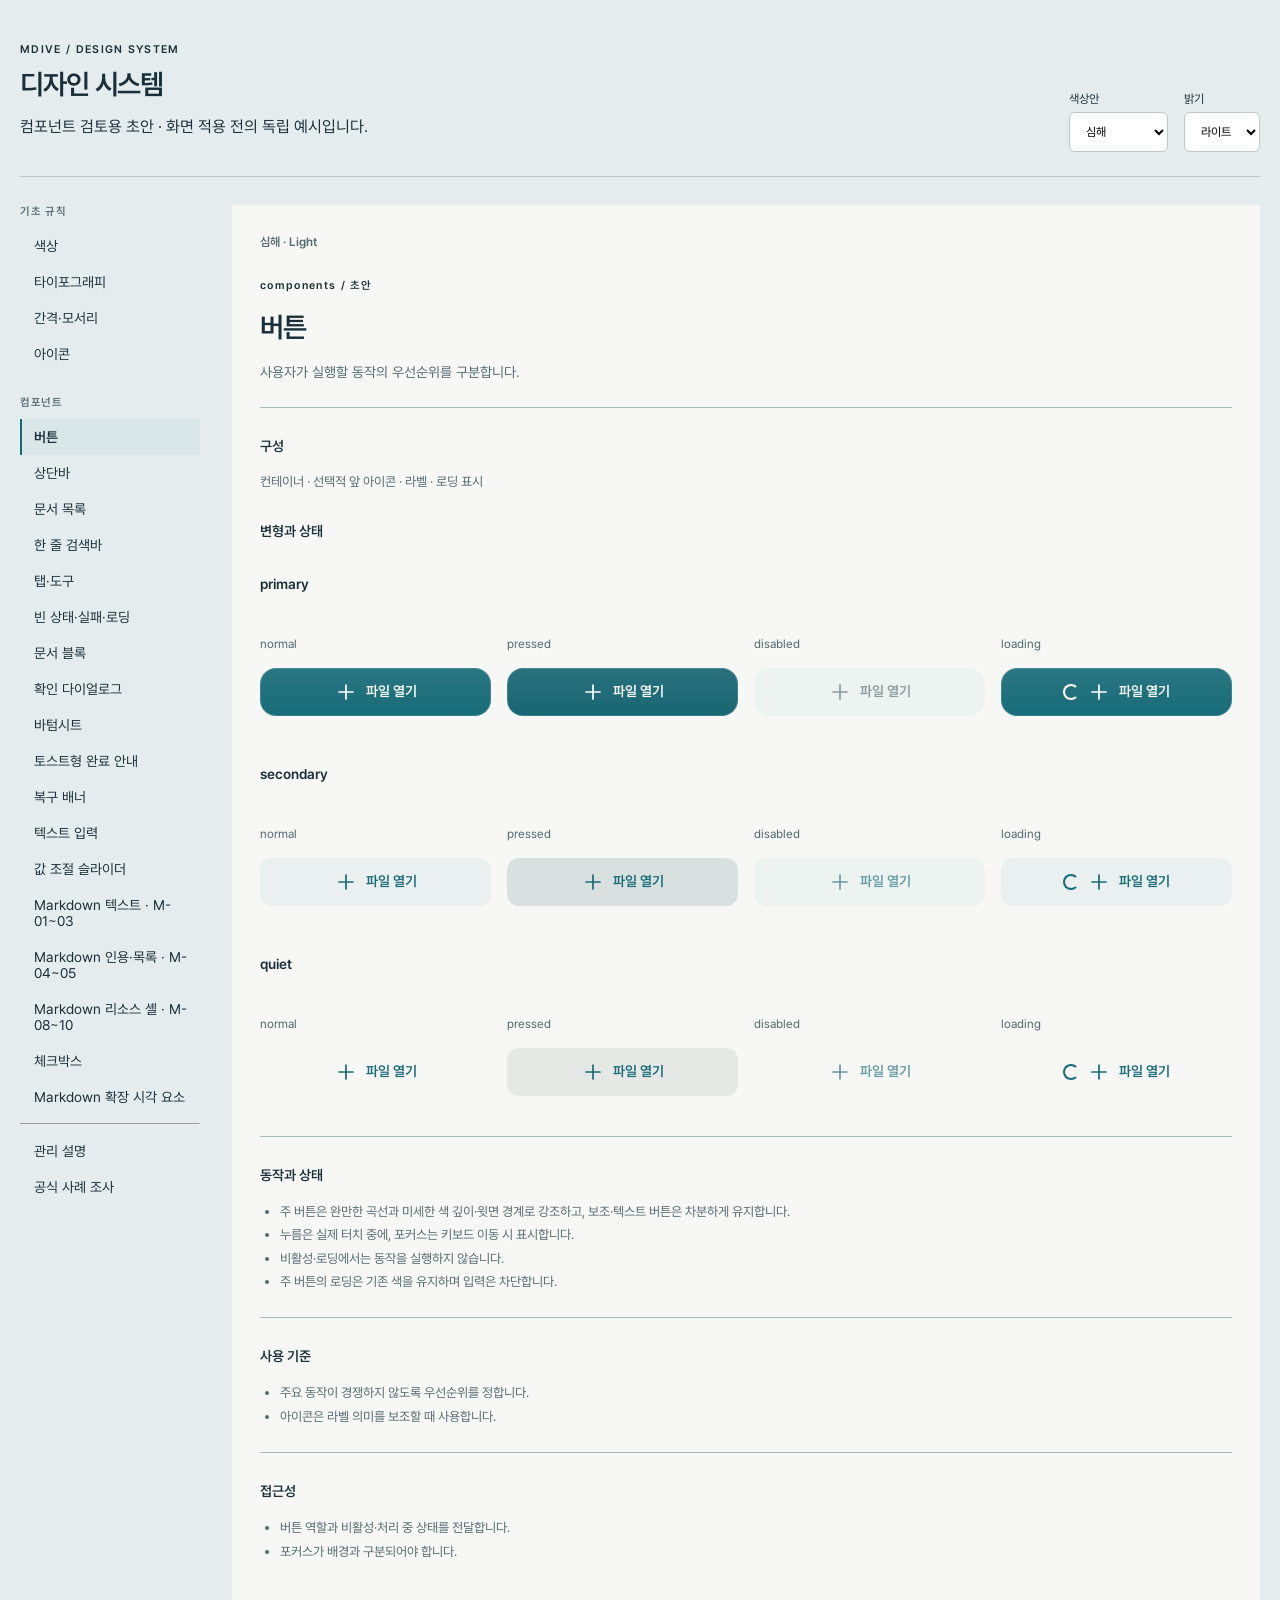
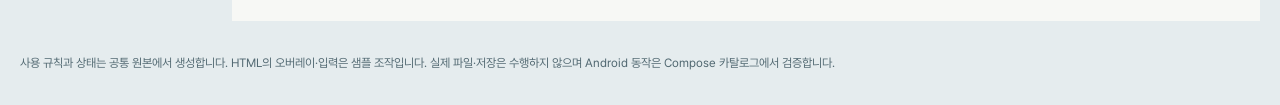
==== design-system/generated/catalog.html @ 665c7e38 "feat(design-system): add data-driven Markdown content components" ====
<!doctype html>
<html lang="ko"><meta charset="utf-8"><meta name="viewport" content="width=device-width, initial-scale=1"><title>MDive 디자인 시스템</title><link rel="stylesheet" href="tokens.css"><link rel="stylesheet" href="../catalog.css"><link rel="stylesheet" href="../feedback.css"><main><header class="site-head"><div><p class="eyebrow">MDIVE / DESIGN SYSTEM</p><h1>디자인 시스템</h1><p>컴포넌트 검토용 초안 · 화면 적용 전의 독립 예시입니다.</p></div><div class="review-controls"><label>색상안 <select id="palette"><option value="deepsea">심해</option><option value="blue">청량한 바다</option><option value="green">편안한 초록</option></select></label><label>밝기 <select id="mode"><option value="light">라이트</option><option value="dark">다크</option></select></label></div></header><div class="doc-shell"><nav aria-label="디자인 시스템 목차"><h2>기초 규칙</h2><a data-entry="colors" href="#deepsea-light-colors">색상</a><a data-entry="typography" href="#deepsea-light-typography">타이포그래피</a><a data-entry="layout" href="#deepsea-light-layout">간격·모서리</a><a data-entry="icons" href="#deepsea-light-icons">아이콘</a><h2>컴포넌트</h2><a data-entry="buttons" href="#deepsea-light-buttons">버튼</a><a data-entry="topbar" href="#deepsea-light-topbar">상단바</a><a data-entry="documents" href="#deepsea-light-documents">문서 목록</a><a data-entry="search" href="#deepsea-light-search">한 줄 검색바</a><a data-entry="navigation" href="#deepsea-light-navigation">탭·도구</a><a data-entry="feedback" href="#deepsea-light-feedback">빈 상태·실패·로딩</a><a data-entry="content" href="#deepsea-light-content">문서 블록</a><a data-entry="dialog" href="#deepsea-light-dialog">확인 다이얼로그</a><a data-entry="bottomsheet" href="#deepsea-light-bottomsheet">바텀시트</a><a data-entry="toast" href="#deepsea-light-toast">토스트형 완료 안내</a><a data-entry="banner" href="#deepsea-light-banner">복구 배너</a><a data-entry="textfield" href="#deepsea-light-textfield">텍스트 입력</a><a data-entry="slider" href="#deepsea-light-slider">값 조절 슬라이더</a><a data-entry="markdown-text" href="#deepsea-light-markdown-text">Markdown 텍스트 · M-01~03</a><a data-entry="markdown-containers" href="#deepsea-light-markdown-containers">Markdown 인용·목록 · M-04~05</a><a data-entry="markdown-resources" href="#deepsea-light-markdown-resources">Markdown 리소스 셸 · M-08~10</a><a data-entry="checkbox" href="#deepsea-light-checkbox">체크박스</a><a data-entry="markdown-extended" href="#deepsea-light-markdown-extended">Markdown 확장 시각 요소</a><hr><a href="../../docs/product/design-system.md">관리 설명</a><a href="../../docs/product/design-system-references.md">공식 사례 조사</a></nav><div class="themes"><div class="theme" data-palette="deepsea" data-theme="light"><h2>심해 · Light</h2><section data-entry="colors" id="deepsea-light-colors"><p class="eyebrow">foundations / 초안</p><h2>색상</h2><p class="purpose">의미에 따라 색을 사용하고 세 색상안의 라이트·다크를 비교합니다.</p><div class="guide"><h3>구성</h3><p>배경 · 텍스트 · 액션 · 경계 · 코드 · 오류</p></div><h3>변형과 상태</h3><div class="example" data-state="light"><p><small>light · 초안</small></p><span class="swatch" style="background:var(--background)">background</span><span class="swatch" style="background:var(--surface)">surface</span><span class="swatch" style="background:var(--surfaceVariant)">surfaceVariant</span><span class="swatch" style="background:var(--onBackground)">onBackground</span><span class="swatch" style="background:var(--onSurface)">onSurface</span><span class="swatch" style="background:var(--muted)">muted</span><span class="swatch" style="background:var(--primary)">primary</span><span class="swatch" style="background:var(--onPrimary)">onPrimary</span><span class="swatch" style="background:var(--outline)">outline</span><span class="swatch" style="background:var(--codeBackground)">codeBackground</span><span class="swatch" style="background:var(--codeText)">codeText</span><span class="swatch" style="background:var(--codeKeyword)">codeKeyword</span><span class="swatch" style="background:var(--codeString)">codeString</span><span class="swatch" style="background:var(--error)">error</span><span class="swatch" style="background:var(--buttonTop)">buttonTop</span><span class="swatch" style="background:var(--calloutInfo)">calloutInfo</span><span class="swatch" style="background:var(--calloutInfoBackground)">calloutInfoBackground</span><span class="swatch" style="background:var(--calloutSuccess)">calloutSuccess</span><span class="swatch" style="background:var(--calloutSuccessBackground)">calloutSuccessBackground</span><span class="swatch" style="background:var(--calloutImportant)">calloutImportant</span><span class="swatch" style="background:var(--calloutImportantBackground)">calloutImportantBackground</span><span class="swatch" style="background:var(--calloutWarning)">calloutWarning</span><span class="swatch" style="background:var(--calloutWarningBackground)">calloutWarningBackground</span><span class="swatch" style="background:var(--calloutDanger)">calloutDanger</span><span class="swatch" style="background:var(--calloutDangerBackground)">calloutDangerBackground</span><span class="swatch" style="background:var(--documentMarkBackground)">documentMarkBackground</span><span class="swatch" style="background:var(--documentMarkText)">documentMarkText</span></div><div class="guide"><h3>동작과 상태</h3><ul><li>색상안과 밝기는 독립적으로 바꿉니다.</li></ul></div><div class="guide"><h3>사용 기준</h3><ul><li>컴포넌트에서는 역할 이름을 사용합니다.</li><li>성공·오류·선택을 색상만으로 전달하지 않습니다.</li></ul></div><div class="guide"><h3>접근성</h3><ul><li>텍스트 대비와 오류의 문구를 함께 확인합니다.</li></ul></div></section><section data-entry="typography" id="deepsea-light-typography"><p class="eyebrow">foundations / 초안</p><h2>타이포그래피</h2><p class="purpose">본문과 조작부는 Pretendard, 코드는 JetBrains Mono로 구분합니다.</p><div class="guide"><h3>구성</h3><p>역할 · 글꼴 · 크기 · 굵기 · 행간</p></div><h3>변형과 상태</h3><div class="example" data-state="title"><p><small>title · 초안</small></p><p class="type-spec">Pretendard · 28px · 600 · 행간 40.6px</p><p class="type-title">깊이 읽는 시간 · Markdown 0123456789</p></div><div class="example" data-state="section"><p><small>section · 초안</small></p><p class="type-spec">Pretendard · 18px · 600 · 행간 27.0px</p><p class="type-section">깊이 읽는 시간 · Markdown 0123456789</p></div><div class="example" data-state="uiTitle"><p><small>uiTitle · 초안</small></p><p class="type-spec">Pretendard · 16px · 600 · 행간 24.0px</p><p class="type-uiTitle">깊이 읽는 시간 · Markdown 0123456789</p></div><div class="example" data-state="body"><p><small>body · 초안</small></p><p class="type-spec">Pretendard · 18px · 400 · 행간 32.4px</p><p class="type-body">조용한 바닷속으로 천천히 내려가듯, 문장의 흐름을 따라 생각에 잠겨봅니다. 복잡한 개념도 작은 단위로 나누면 더 선명해집니다. Markdown 문서는 한글과 English, 숫자 0123456789가 함께 있어도 편안하게 읽혀야 합니다.</p></div><div class="example" data-state="bodySmall"><p><small>bodySmall · 초안</small></p><p class="type-spec">Pretendard · 16px · 400 · 행간 28.8px</p><p class="type-bodySmall">조용한 바닷속으로 천천히 내려가듯, 문장의 흐름을 따라 생각에 잠겨봅니다. 복잡한 개념도 작은 단위로 나누면 더 선명해집니다. Markdown 문서는 한글과 English, 숫자 0123456789가 함께 있어도 편안하게 읽혀야 합니다.</p></div><div class="example" data-state="ui"><p><small>ui · 초안</small></p><p class="type-spec">Pretendard · 14px · 400 · 행간 21.0px</p><p class="type-ui">깊이 읽는 시간 · Markdown 0123456789</p></div><div class="example" data-state="label"><p><small>label · 초안</small></p><p class="type-spec">Pretendard · 14px · 600 · 행간 21.0px</p><p class="type-label">깊이 읽는 시간 · Markdown 0123456789</p></div><div class="example" data-state="caption"><p><small>caption · 초안</small></p><p class="type-spec">Pretendard · 12px · 400 · 행간 18.0px</p><p class="type-caption">깊이 읽는 시간 · Markdown 0123456789</p></div><div class="example" data-state="code"><p><small>code · 초안</small></p><p class="type-spec">JetBrains Mono · 14px · 400 · 행간 23.1px</p><p class="type-code">fun dive(depth: Int) / 0 O 1 l I</p></div><div class="guide"><h3>동작과 상태</h3><ul><li>역할별 글꼴·크기·굵기·행간을 한 묶음으로 사용합니다.</li><li>수치는 기본 글자 배율의 sp 기준이며 시스템 글자 크기에 따라 확대됩니다.</li><li>본문 크기 조절 시 줄 간격도 같은 비율로 조정하는 정책을 유지합니다.</li></ul></div><div class="guide"><h3>사용 기준</h3><ul><li>제목·섹션·본문·UI·라벨·보조설명·코드는 역할 이름으로 선택합니다.</li><li>플랫폼 코드에서 임의 비율로 글자 크기를 파생하지 않습니다.</li><li>현재 수치는 검토용 초안이며 사용자 승인 후 조정합니다.</li></ul></div><div class="guide"><h3>접근성</h3><ul><li>긴 한글·영문 혼합 문장과 큰 글자에서 잘림을 확인합니다.</li></ul></div></section><section data-entry="layout" id="deepsea-light-layout"><p class="eyebrow">foundations / 초안</p><h2>간격·모서리</h2><p class="purpose">간격의 척도와 모서리의 역할을 공유합니다.</p><div class="guide"><h3>구성</h3><p>간격 척도 · 컨트롤 모서리 · 패널 모서리 · 코드 모서리</p></div><h3>변형과 상태</h3><div class="example" data-state="spacing"><p><small>spacing · 초안</small></p><div class="spacing-example"><code>xs</code><span style="display:inline-block;background:var(--primary);width:4px;height:8px"></span><small>4</small></div><div class="spacing-example"><code>sm</code><span style="display:inline-block;background:var(--primary);width:8px;height:8px"></span><small>8</small></div><div class="spacing-example"><code>md</code><span style="display:inline-block;background:var(--primary);width:16px;height:8px"></span><small>16</small></div><div class="spacing-example"><code>lg</code><span style="display:inline-block;background:var(--primary);width:24px;height:8px"></span><small>24</small></div><div class="spacing-example"><code>xl</code><span style="display:inline-block;background:var(--primary);width:32px;height:8px"></span><small>32</small></div><div class="spacing-example"><code>control</code><span style="display:inline-block;background:var(--primary);width:12px;height:8px"></span><small>12</small></div><div class="spacing-example"><code>page</code><span style="display:inline-block;background:var(--primary);width:20px;height:8px"></span><small>20</small></div><div class="spacing-example"><code>section</code><span style="display:inline-block;background:var(--primary);width:28px;height:8px"></span><small>28</small></div><div class="spacing-example"><code>searchInset</code><span style="display:inline-block;background:var(--primary);width:4px;height:8px"></span><small>4</small></div><div class="spacing-example"><code>buttonX</code><span style="display:inline-block;background:var(--primary);width:20px;height:8px"></span><small>20</small></div><div class="spacing-example"><code>documentBlock</code><span style="display:inline-block;background:var(--primary);width:16px;height:8px"></span><small>16</small></div><div class="spacing-example"><code>documentNested</code><span style="display:inline-block;background:var(--primary);width:8px;height:8px"></span><small>8</small></div><div class="spacing-example"><code>documentInset</code><span style="display:inline-block;background:var(--primary);width:16px;height:8px"></span><small>16</small></div><div class="spacing-example"><code>documentMarker</code><span style="display:inline-block;background:var(--primary);width:32px;height:8px"></span><small>32</small></div><div class="spacing-example"><code>tableCell</code><span style="display:inline-block;background:var(--primary);width:12px;height:8px"></span><small>12</small></div></div><div class="example" data-state="radius"><p><small>radius · 초안</small></p><div class="radius-example" style="border-radius:8px"><code>sm</code><small>8</small></div><div class="radius-example" style="border-radius:12px"><code>md</code><small>12</small></div><div class="radius-example" style="border-radius:16px"><code>lg</code><small>16</small></div><div class="radius-example" style="border-radius:12px"><code>control</code><small>12</small></div><div class="radius-example" style="border-radius:14px"><code>panel</code><small>14</small></div><div class="radius-example" style="border-radius:10px"><code>code</code><small>10</small></div><div class="radius-example" style="border-radius:14px"><code>input</code><small>14</small></div><div class="radius-example" style="border-radius:16px"><code>primaryButton</code><small>16</small></div><div class="radius-example" style="border-radius:6px"><code>checkbox</code><small>6</small></div></div><div class="guide"><h3>동작과 상태</h3><ul><li>공통 값은 tokens.json에서 변경합니다.</li></ul></div><div class="guide"><h3>사용 기준</h3><ul><li>화면별 임의 수치보다 공통 척도를 우선합니다.</li></ul></div><div class="guide"><h3>접근성</h3><ul><li>시각 크기와 터치 영역을 구분합니다.</li></ul></div></section><section data-entry="icons" id="deepsea-light-icons"><p class="eyebrow">foundations / 초안</p><h2>아이콘</h2><p class="purpose">같은 좌표계와 선 굵기로 조작의 목적을 표현합니다.</p><div class="guide"><h3>구성</h3><p>MDive 대표 심볼 · 공통 경로 · 선 굵기 · 시각 크기 · 터치 영역</p></div><h3>변형과 상태</h3><div class="example" data-state="brand"><p><small>brand · 초안</small></p><p>MDive · 대표 심볼</p><div class="brand-original" data-palette="deepsea" data-theme="dark"><svg xmlns="http://www.w3.org/2000/svg" viewBox="198 300 900 680" width="96" height="72" role="img" aria-label="MDive md diving mark">
  <path d="M0 0 C0.8 0 1.59 0 2.41 0 C40.58 0.12 69.98 12.71 97.12 39.75 C98.31 40.96 99.5 42.16 100.69 43.38 C101.69 44.38 102.69 45.38 103.69 46.38 C104.44 45.54 105.19 44.71 105.96 43.85 C127.37 20.21 149.96 9.16 180.69 1.38 C181.06 1.28 181.06 1.28 182.97 0.79 C186.89 0.19 190.76 0.21 194.72 0.21 C195.6 0.2 196.47 0.2 197.37 0.2 C199.22 0.19 201.07 0.19 202.92 0.19 C205.72 0.19 208.51 0.17 211.3 0.15 C220.62 0.12 229.56 0.27 238.69 2.38 C239.53 2.56 240.37 2.75 241.23 2.94 C243.63 3.51 246 4.11 248.38 4.75 C249.2 4.97 250.03 5.19 250.88 5.42 C256.44 6.95 261.58 8.68 266.69 11.38 C267.78 11.9 268.87 12.43 269.99 12.98 C302.68 29.22 324.41 56.91 336.15 91.03 C338.31 97.65 339.77 103.98 340.43 110.93 C340.69 113.38 340.69 113.38 341.69 115.38 C343.3 126.84 342.88 138.64 343.02 150.18 C343.23 166.87 343.48 183.51 345.12 200.12 C345.19 200.75 345.19 200.75 345.5 203.9 C346.1 209.46 346.89 214.89 348.2 220.34 C348.68 222.35 349.09 224.37 349.48 226.41 C352.46 241.16 358.27 254.3 368.69 265.38 C369.28 266.01 369.87 266.64 370.48 267.29 C383.39 279.76 401.68 283.99 419.05 283.89 C421.37 283.88 423.69 283.89 426.02 283.91 C430.97 283.94 435.92 283.94 440.88 283.94 C497.6 283.96 497.6 283.96 519.38 290.88 C520.38 291.17 521.38 291.47 522.42 291.77 C526.62 293.02 530.75 294.39 534.86 295.93 C535.58 296.2 536.3 296.47 537.04 296.75 C537.58 296.96 538.13 297.16 538.69 297.38 C538.68 296.61 538.68 295.85 538.68 295.07 C538.59 276.49 538.52 257.9 538.48 239.32 C538.46 230.34 538.43 221.35 538.39 212.37 C538.35 204.53 538.32 196.7 538.31 188.86 C538.31 184.71 538.29 180.57 538.26 176.42 C538.24 172.51 538.23 168.6 538.24 164.69 C538.23 163.27 538.23 161.84 538.21 160.41 C538.04 143.47 543.24 130.91 554.88 118.62 C567.3 106.73 582.8 100.91 599.93 101.1 C616.68 102.32 632.37 108.61 643.69 121.38 C652.68 133.66 656.31 144.76 656.17 159.99 C656.17 161.44 656.17 162.89 656.18 164.34 C656.19 168.31 656.17 172.28 656.15 176.24 C656.13 180.53 656.14 184.82 656.14 189.1 C656.15 196.52 656.13 203.94 656.11 211.36 C656.08 222.08 656.07 232.81 656.06 243.53 C656.05 260.94 656.03 278.34 655.99 295.74 C655.95 312.64 655.92 329.54 655.91 346.44 C655.91 347.49 655.91 348.53 655.9 349.6 C655.9 354.83 655.89 360.06 655.89 365.29 C655.85 408.65 655.78 452.01 655.69 495.38 C654.9 494.59 654.12 493.81 653.31 493 C643.12 482.81 631.82 474.27 616.74 474.04 C598.24 474.21 585.76 479.98 569.63 488.79 C565.37 491.09 561.04 493.24 556.69 495.38 C554.48 492.07 554.48 491.6 554.94 487.88 C555.04 486.98 555.15 486.08 555.26 485.16 C555.67 482.52 556.19 479.93 556.75 477.31 C560.86 455.17 555.88 431.8 543.81 412.94 C539.85 407.36 535.48 402.25 530.69 397.38 C530.34 397.03 530.34 397.03 528.61 395.26 C522.38 389.33 515.24 385.34 507.69 381.38 C506.79 380.89 505.9 380.4 504.98 379.9 C484.39 369.55 457.34 368.96 435.68 375.96 C434.34 376.43 433.01 376.9 431.69 377.38 C431.14 377.57 431.14 377.57 428.36 378.54 C402.97 388.32 384.36 406.4 372.44 430.75 C371.49 432.94 370.57 435.15 369.69 437.38 C369.27 438.41 368.86 439.44 368.43 440.51 C362.95 457.03 365.02 476.3 366.69 493.38 C352.21 494.21 339.7 488.35 328.69 479.38 C328.04 478.9 327.4 478.42 326.73 477.93 C313.67 467.67 305.93 449.43 303.69 433.38 C301.47 405.91 311.57 380.52 328.69 359.38 C332.86 354.56 337.18 349.88 341.69 345.38 C338.07 344.3 334.47 343.3 330.78 342.52 C303.61 336.75 282.33 321.33 266.69 298.38 C251.46 274.61 241.46 249.32 237.69 221.38 C237.52 220.29 237.34 219.21 237.17 218.09 C236.43 212.1 236.5 206.06 236.46 200.03 C236.44 197.78 236.42 195.52 236.39 193.27 C236.32 186.88 236.26 180.49 236.21 174.09 C236.18 170.17 236.14 166.24 236.09 162.32 C236.07 160.83 236.06 159.35 236.05 157.86 C235.97 143.6 234.32 130.01 223.69 119.38 C220.82 117.13 217.84 115.21 214.69 113.38 C213.99 112.96 213.3 112.54 212.58 112.11 C203.06 107.34 189.15 107.84 179 110.5 C168.1 114.58 158.69 123.28 153.54 133.69 C150.43 141.53 150.13 148.79 150.19 157.14 C150.19 158.6 150.18 160.05 150.17 161.5 C150.16 164.61 150.16 167.72 150.17 170.83 C150.19 175.75 150.17 180.67 150.16 185.59 C150.12 195.16 150.12 204.72 150.12 214.28 C150.13 226.45 150.12 238.62 150.08 250.8 C150.06 255.68 150.06 260.57 150.07 265.45 C150.08 268.5 150.07 271.54 150.06 274.59 C150.06 275.99 150.06 277.4 150.07 278.8 C150.16 294.69 145.72 307.76 134.68 319.57 C122.09 330.99 108.1 334.13 91.67 333.75 C76.16 332.91 64.22 325.83 53.91 314.41 C47.57 306.54 43.57 297.35 43.56 287.25 C43.55 286.62 43.55 286.62 43.54 283.44 C43.54 282.05 43.55 280.66 43.55 279.27 C43.54 277.8 43.54 276.33 43.54 274.86 C43.53 271.7 43.52 268.54 43.52 265.38 C43.51 260.38 43.5 255.37 43.48 250.36 C43.47 248.65 43.46 246.93 43.46 245.21 C43.46 244.36 43.45 243.5 43.45 242.61 C43.41 230.96 43.37 219.3 43.36 207.65 C43.35 199.79 43.33 191.92 43.29 184.06 C43.27 179.9 43.26 175.75 43.27 171.59 C43.27 167.67 43.26 163.76 43.23 159.84 C43.22 158.41 43.22 156.98 43.23 155.55 C43.29 141.92 40.95 129.81 31.69 119.38 C29.2 116.98 26.66 115.12 23.69 113.38 C23 112.96 22.3 112.55 21.59 112.12 C12.69 107.73 0.09 107.72 -9.38 110.5 C-20.82 115.3 -27.44 122.64 -32.33 133.82 C-34 138.16 -34.44 141.78 -34.45 146.44 C-34.46 147.68 -34.46 148.93 -34.47 150.21 C-34.47 151.58 -34.47 152.96 -34.47 154.33 C-34.47 155.78 -34.48 157.23 -34.49 158.68 C-34.5 161.81 -34.51 164.93 -34.51 168.06 C-34.52 173 -34.54 177.95 -34.56 182.9 C-34.63 196.97 -34.68 211.04 -34.71 225.11 C-34.73 232.88 -34.76 240.65 -34.8 248.42 C-34.82 252.52 -34.84 256.63 -34.84 260.74 C-34.84 264.61 -34.86 268.48 -34.89 272.35 C-34.89 273.76 -34.89 275.18 -34.89 276.59 C-34.86 292.78 -38.67 306.82 -50.12 318.81 C-62.49 330.25 -76.98 334.26 -93.56 333.75 C-103.91 332.71 -111.95 328.34 -120.31 322.38 C-121.36 321.63 -122.42 320.89 -123.5 320.12 C-135.48 308.41 -141.26 293.78 -141.57 277.21 C-141.6 274.41 -141.59 271.61 -141.59 268.81 C-141.59 267.25 -141.6 265.7 -141.6 264.15 C-141.62 259.96 -141.62 255.77 -141.61 251.58 C-141.61 248.07 -141.62 244.55 -141.62 241.04 C-141.63 232.74 -141.63 224.44 -141.63 216.14 C-141.62 207.62 -141.63 199.09 -141.66 190.57 C-141.67 183.22 -141.68 175.87 -141.68 168.52 C-141.67 164.14 -141.68 159.77 -141.69 155.39 C-141.7 151.27 -141.7 147.15 -141.69 143.03 C-141.69 141.53 -141.69 140.03 -141.7 138.53 C-141.88 102.43 -127.26 68.21 -102.31 42.34 C-97.95 37.95 -93.25 34.09 -88.31 30.38 C-87.78 29.97 -87.26 29.57 -86.71 29.15 C-73.91 19.43 -60.7 12.21 -45.31 7.38 C-44.62 7.16 -43.93 6.94 -43.22 6.71 C-41.03 6.03 -38.83 5.35 -36.62 4.69 C-35.96 4.48 -35.3 4.28 -34.61 4.07 C-23.11 0.7 -11.92 -0.03 0 0 Z " transform="translate(349.3125,314.625)" fill="#DCE8EA" fill-rule="evenodd" />
  <path d="M0 0 C3.39 1.91 6.1 3.91 8.88 6.62 C22.12 18.57 38.01 24.62 55.37 27.66 C55.79 27.73 55.79 27.73 57.89 28.11 C58.63 28.23 59.38 28.36 60.14 28.49 C62 29 62 29 64 31 C63.38 31.58 62.77 32.17 62.13 32.77 C41.79 52.45 26.69 78.89 25.6 107.65 C25.31 126.4 31.63 144.59 43.95 158.89 C56.25 171.5 70.9 176.96 88 179 C88.33 177.68 88.66 176.36 89 175 C89.66 175 90.32 175 91 175 C92.19 173.57 92.19 173.57 93.56 171.56 C102.11 159.95 113.68 150.61 128.04 147.41 C141.78 145.52 154.43 146.89 166 155.31 C172.15 160.59 176.33 166.01 178 174 C177.61 174.04 177.61 174.04 175.66 174.23 C168.35 175.15 163.14 176.56 158 182 C152.51 189.4 152.3 197.06 153 206 C154.96 215.22 161.03 222.52 168.64 227.86 C183.98 236.74 199.39 236.44 216.14 232.34 C230.86 228.38 243.47 221.08 254 210 C254.52 209.54 255.04 209.07 255.57 208.59 C265.15 199.81 270.31 187.86 275 176 C276.32 177.32 277.64 178.64 279 180 C279.8 179.57 280.6 179.13 281.43 178.69 C284.44 177.06 287.45 175.43 290.47 173.81 C291.77 173.11 293.06 172.41 294.36 171.71 C311.49 162.44 327.5 155.81 347.37 159.65 C359.5 163.33 368.09 170.29 376 180 C376.04 179.24 376.07 178.48 376.11 177.7 C376.15 177.2 376.15 177.2 376.31 174.69 C376.37 173.7 376.43 172.72 376.49 171.7 C377.07 168.65 377.69 167.96 380 166 C380.91 164.76 381.81 163.51 382.69 162.25 C389.48 153.18 398.26 147.58 409 144 C422.54 142.62 433.53 144.21 444.81 152.19 C452.05 158.23 458.12 166.75 459.28 176.29 C459.48 181.25 458.82 184.77 456 189 C452.46 192.53 448.48 192.64 443.75 193.19 C429.59 195.19 418.03 202.08 407 211 C406.27 211.59 405.55 212.17 404.8 212.78 C397.31 219.08 391.3 226.77 385.12 234.31 C384.51 235.06 383.9 235.8 383.27 236.57 C380.67 239.73 378.08 242.9 375.52 246.09 C361.02 264.1 344.7 279.41 326 293 C325.71 293.22 325.71 293.22 324.22 294.31 C315.75 300.51 306.66 305.46 297.38 310.31 C296.25 310.9 295.13 311.49 293.98 312.09 C287.39 315.47 280.77 318.39 273.83 320.95 C271.3 321.89 268.84 322.91 266.38 324 C255.56 328.33 243.85 330.68 232.5 333.19 C231.83 333.34 231.15 333.5 230.46 333.66 C215.22 336.89 199.59 337.37 184.06 337.31 C183.19 337.31 182.33 337.31 181.43 337.31 C147.25 337.25 147.25 337.25 143 333 C141.67 332.72 140.34 332.48 139 332.25 C110.8 326.71 84.51 313.69 62 296 C61.48 295.6 61.48 295.6 58.87 293.55 C53.59 289.32 48.67 284.9 44 280 C43.17 279.17 42.35 278.35 41.5 277.5 C40.67 276.67 39.85 275.85 39 275 C38.5 274.54 38 274.07 37.49 273.59 C8.56 246.08 -8.14 203.86 -13 165 C-13.1 164.23 -13.2 163.47 -13.3 162.68 C-15.85 140.47 -14.47 118.63 -9 97 C-8.65 95.51 -8.3 94.03 -7.95 92.54 C-6.7 87.26 -5.31 82.04 -3.78 76.84 C3.8 50.99 6.93 26.31 0 0 Z " transform="translate(628,629)" fill="#80CAD4" fill-rule="evenodd" />
  <path d="M0 0 C0.33 0 0.66 0 1 0 C1 109.23 1 218.46 1 331 C0.67 331 0.34 331 0 331 C0 221.77 0 112.54 0 0 Z " transform="translate(1005,467)" fill="#80CAD4" fill-rule="evenodd" />
</svg></div><p>대표 심볼은 앱 정체성에, 동작 아이콘은 조작에 사용합니다.</p></div><div class="example" data-state="normal"><p><small>normal · 초안</small></p><div class="icon-grid"><div><svg class="icon" viewBox="0 0 24 24" aria-hidden="true"><path d="M19 12H5 M11 6L5 12L11 18"/></svg><small>back</small></div><div><svg class="icon" viewBox="0 0 24 24" aria-hidden="true"><path d="M17 10.5C17 14.1 14.1 17 10.5 17C6.9 17 4 14.1 4 10.5C4 6.9 6.9 4 10.5 4C14.1 4 17 6.9 17 10.5 M15 15L21 21"/></svg><small>search</small></div><div><svg class="icon" viewBox="0 0 24 24" aria-hidden="true"><path d="M6 14L12 8L18 14"/></svg><small>up</small></div><div><svg class="icon" viewBox="0 0 24 24" aria-hidden="true"><path d="M6 10L12 16L18 10"/></svg><small>down</small></div><div><svg class="icon" viewBox="0 0 24 24" aria-hidden="true"><path d="M12 3L14.8 8.7L21 9.6L16.5 14L17.6 20.2L12 17.3L6.4 20.2L7.5 14L3 9.6L9.2 8.7Z"/></svg><small>star</small></div><div><svg class="icon" viewBox="0 0 24 24" aria-hidden="true"><path d="M6 4H18V21L12 17L6 21Z"/></svg><small>bookmark</small></div><div><svg class="icon" viewBox="0 0 24 24" aria-hidden="true"><path d="M9 6H21 M9 12H21 M9 18H17 M3 6H4 M3 12H4 M3 18H4"/></svg><small>toc</small></div><div><svg class="icon" viewBox="0 0 24 24" aria-hidden="true"><path d="M12 5V19 M5 12H19"/></svg><small>plus</small></div><div><svg class="icon" viewBox="0 0 24 24" aria-hidden="true"><path d="M6 6L18 18 M18 6L6 18"/></svg><small>close</small></div><div><svg class="icon" viewBox="0 0 24 24" aria-hidden="true"><path d="M14 3H5V21H19V8L14 3Z M14 3V8H19 M8 12H16 M8 16H14"/></svg><small>file</small></div><div><svg class="icon" viewBox="0 0 24 24" aria-hidden="true"><path d="M8 8H20V21H8Z M16 4V3H4V16H5"/></svg><small>copy</small></div><div><svg class="icon" viewBox="0 0 24 24" aria-hidden="true"><path d="M4 7H20 M4 17H20 M9 4V10 M15 14V20"/></svg><small>settings</small></div><div><svg class="icon" viewBox="0 0 24 24" aria-hidden="true"><path d="M16 12C16 14.2 14.2 16 12 16C9.8 16 8 14.2 8 12C8 9.8 9.8 8 12 8C14.2 8 16 9.8 16 12 M12 2V4 M12 20V22 M2 12H4 M20 12H22 M5 5L6.5 6.5 M17.5 17.5L19 19 M5 19L6.5 17.5 M17.5 6.5L19 5"/></svg><small>sun</small></div><div><svg class="icon" viewBox="0 0 24 24" aria-hidden="true"><path d="M20 15C17 21 8 22 4.5 15.5C1 9 6 3 11 3C8 8 13 17 20 15Z"/></svg><small>moon</small></div><div><svg class="icon" viewBox="0 0 24 24" aria-hidden="true"><path d="M5 12L10 17L20 7"/></svg><small>check</small></div><div><svg class="icon" viewBox="0 0 24 24" aria-hidden="true"><path d="M9 6L15 12L9 18"/></svg><small>chevron</small></div><div><svg class="icon" viewBox="0 0 24 24" aria-hidden="true"><path d="M12 3L22 21H2L12 3Z M12 9V14 M12 17H12.01"/></svg><small>warning</small></div></div></div><div class="guide"><h3>동작과 상태</h3><ul><li>벡터 경로는 icons.json에서 양쪽 환경으로 생성합니다.</li><li>대표 심볼의 원본은 승인한 mdive-mark.svg이며 런처와 UI용 벡터는 같은 원본에서 생성합니다.</li></ul></div><div class="guide"><h3>사용 기준</h3><ul><li>텍스트 기호를 아이콘 대용으로 섞지 않습니다.</li><li>대표 심볼은 화면·앱 정체성에 사용하고 뒤로·검색 등 동작 아이콘과 구분합니다.</li></ul></div><div class="guide"><h3>접근성</h3><ul><li>아이콘 단독 동작에는 읽을 수 있는 이름을 제공합니다.</li><li>설명과 중복되는 장식 아이콘은 중복 낭독하지 않습니다.</li></ul></div></section><section data-entry="buttons" id="deepsea-light-buttons"><p class="eyebrow">components / 초안</p><h2>버튼</h2><p class="purpose">사용자가 실행할 동작의 우선순위를 구분합니다.</p><div class="guide"><h3>구성</h3><p>컨테이너 · 선택적 앞 아이콘 · 라벨 · 로딩 표시</p></div><h3>변형과 상태</h3><h4>primary</h4><div class="state-matrix"><div class="example" data-state="normal"><p><small>normal</small></p><button type="button" class="button "><svg class="icon" viewBox="0 0 24 24" aria-hidden="true"><path d="M12 5V19 M5 12H19"/></svg>파일 열기</button></div><div class="example" data-state="pressed"><p><small>pressed</small></p><button type="button" class="button  pressed"><svg class="icon" viewBox="0 0 24 24" aria-hidden="true"><path d="M12 5V19 M5 12H19"/></svg>파일 열기</button></div><div class="example" data-state="disabled"><p><small>disabled</small></p><button type="button" class="button " disabled><svg class="icon" viewBox="0 0 24 24" aria-hidden="true"><path d="M12 5V19 M5 12H19"/></svg>파일 열기</button></div><div class="example" data-state="loading"><p><small>loading</small></p><button type="button" class="button  loading" disabled><svg class="icon" viewBox="0 0 24 24" aria-hidden="true"><path d="M12 5V19 M5 12H19"/></svg>파일 열기</button></div></div><h4>secondary</h4><div class="state-matrix"><div class="example" data-state="normal"><p><small>normal</small></p><button type="button" class="button secondary"><svg class="icon" viewBox="0 0 24 24" aria-hidden="true"><path d="M12 5V19 M5 12H19"/></svg>파일 열기</button></div><div class="example" data-state="pressed"><p><small>pressed</small></p><button type="button" class="button secondary pressed"><svg class="icon" viewBox="0 0 24 24" aria-hidden="true"><path d="M12 5V19 M5 12H19"/></svg>파일 열기</button></div><div class="example" data-state="disabled"><p><small>disabled</small></p><button type="button" class="button secondary" disabled><svg class="icon" viewBox="0 0 24 24" aria-hidden="true"><path d="M12 5V19 M5 12H19"/></svg>파일 열기</button></div><div class="example" data-state="loading"><p><small>loading</small></p><button type="button" class="button secondary loading" disabled><svg class="icon" viewBox="0 0 24 24" aria-hidden="true"><path d="M12 5V19 M5 12H19"/></svg>파일 열기</button></div></div><h4>quiet</h4><div class="state-matrix"><div class="example" data-state="normal"><p><small>normal</small></p><button type="button" class="button quiet"><svg class="icon" viewBox="0 0 24 24" aria-hidden="true"><path d="M12 5V19 M5 12H19"/></svg>파일 열기</button></div><div class="example" data-state="pressed"><p><small>pressed</small></p><button type="button" class="button quiet pressed"><svg class="icon" viewBox="0 0 24 24" aria-hidden="true"><path d="M12 5V19 M5 12H19"/></svg>파일 열기</button></div><div class="example" data-state="disabled"><p><small>disabled</small></p><button type="button" class="button quiet" disabled><svg class="icon" viewBox="0 0 24 24" aria-hidden="true"><path d="M12 5V19 M5 12H19"/></svg>파일 열기</button></div><div class="example" data-state="loading"><p><small>loading</small></p><button type="button" class="button quiet loading" disabled><svg class="icon" viewBox="0 0 24 24" aria-hidden="true"><path d="M12 5V19 M5 12H19"/></svg>파일 열기</button></div></div><div class="guide"><h3>동작과 상태</h3><ul><li>주 버튼은 완만한 곡선과 미세한 색 깊이·윗면 경계로 강조하고, 보조·텍스트 버튼은 차분하게 유지합니다.</li><li>누름은 실제 터치 중에, 포커스는 키보드 이동 시 표시합니다.</li><li>비활성·로딩에서는 동작을 실행하지 않습니다.</li><li>주 버튼의 로딩은 기존 색을 유지하며 입력은 차단합니다.</li></ul></div><div class="guide"><h3>사용 기준</h3><ul><li>주요 동작이 경쟁하지 않도록 우선순위를 정합니다.</li><li>아이콘은 라벨 의미를 보조할 때 사용합니다.</li></ul></div><div class="guide"><h3>접근성</h3><ul><li>버튼 역할과 비활성·처리 중 상태를 전달합니다.</li><li>포커스가 배경과 구분되어야 합니다.</li></ul></div></section><section data-entry="topbar" id="deepsea-light-topbar"><p class="eyebrow">components / 초안</p><h2>상단바</h2><p class="purpose">화면 제목과 필요한 탐색·액션을 같은 위계로 정리합니다.</p><div class="guide"><h3>구성</h3><p>선택적 탐색 버튼 · 제목·선택적 보조 정보 · 액션 슬롯</p></div><h3>변형과 상태</h3><div class="example" data-state="default"><p><small>default · 초안</small></p><div class="topbar"><strong title="MDive">MDive</strong></div></div><div class="example" data-state="back"><p><small>back · 초안</small></p><div class="topbar"><button type="button" class="icon-button" aria-label="뒤로"><svg class="icon" viewBox="0 0 24 24" aria-hidden="true"><path d="M19 12H5 M11 6L5 12L11 18"/></svg></button><strong title="ocean-notes.md">ocean-notes.md</strong></div></div><div class="example" data-state="actions"><p><small>actions · 초안</small></p><div class="topbar"><button type="button" class="icon-button" aria-label="뒤로"><svg class="icon" viewBox="0 0 24 24" aria-hidden="true"><path d="M19 12H5 M11 6L5 12L11 18"/></svg></button><strong title="MDive">MDive</strong><button type="button" class="icon-button" aria-label="검색"><svg class="icon" viewBox="0 0 24 24" aria-hidden="true"><path d="M17 10.5C17 14.1 14.1 17 10.5 17C6.9 17 4 14.1 4 10.5C4 6.9 6.9 4 10.5 4C14.1 4 17 6.9 17 10.5 M15 15L21 21"/></svg></button><button type="button" class="icon-button" aria-label="즐겨찾기"><svg class="icon" viewBox="0 0 24 24" aria-hidden="true"><path d="M12 3L14.8 8.7L21 9.6L16.5 14L17.6 20.2L12 17.3L6.4 20.2L7.5 14L3 9.6L9.2 8.7Z"/></svg></button></div></div><div class="example" data-state="longTitle"><p><small>longTitle · 초안</small></p><div class="topbar"><button type="button" class="icon-button" aria-label="뒤로"><svg class="icon" viewBox="0 0 24 24" aria-hidden="true"><path d="M19 12H5 M11 6L5 12L11 18"/></svg></button><strong title="매우 긴 이름의 Markdown 문서를 다시 읽으며 남긴 기록과 참고 자료.md">매우 긴 이름의 Markdown 문서를 다시 읽으며 남긴 기록과 참고 자료.md</strong><button type="button" class="icon-button" aria-label="검색"><svg class="icon" viewBox="0 0 24 24" aria-hidden="true"><path d="M17 10.5C17 14.1 14.1 17 10.5 17C6.9 17 4 14.1 4 10.5C4 6.9 6.9 4 10.5 4C14.1 4 17 6.9 17 10.5 M15 15L21 21"/></svg></button><button type="button" class="icon-button" aria-label="즐겨찾기"><svg class="icon" viewBox="0 0 24 24" aria-hidden="true"><path d="M12 3L14.8 8.7L21 9.6L16.5 14L17.6 20.2L12 17.3L6.4 20.2L7.5 14L3 9.6L9.2 8.7Z"/></svg></button></div></div><div class="guide"><h3>동작과 상태</h3><ul><li>제목은 한 줄로 표현하고 긴 내용은 말줄임합니다.</li><li>탐색과 액션은 고정된 터치 영역을 유지합니다.</li><li>시스템 바의 여백은 화면 호스트가 처리하며 상단바에서 중복 적용하지 않습니다.</li><li>카탈로그에서 콜백만 시연하며 제품의 이동·뒤로 정책을 확정하지 않습니다.</li></ul></div><div class="guide"><h3>사용 기준</h3><ul><li>현재 공통 상단바는 카탈로그 조작부와 독립 예시에 적용합니다.</li><li>홈·읽기의 도구 배치는 컴포넌트 검토 이후 별도 확정합니다.</li><li>앱 하단 탐색바는 독립적인 최상위 목적지가 없어 현재 추가하지 않습니다.</li></ul></div><div class="guide"><h3>접근성</h3><ul><li>아이콘 탐색·액션에는 목적을 설명하는 이름을 제공합니다.</li><li>말줄임된 제목도 화면 읽기에는 전체 내용이 전달됩니다.</li><li>큰 글자와 좁은 폭에서 제목과 액션의 겹침을 확인합니다.</li></ul></div></section><section data-entry="documents" id="deepsea-light-documents"><p class="eyebrow">components / 초안</p><h2>문서 목록</h2><p class="purpose">문서 바로가기의 파일명과 보조 정보를 정돈합니다.</p><div class="guide"><h3>구성</h3><p>파일 아이콘 · 파일명 · 보조 설명 · 즐겨찾기 표시</p></div><h3>변형과 상태</h3><div class="example" data-state="normal"><p><small>normal · 초안</small></p><div class="document-row"><svg class="icon" viewBox="0 0 24 24" aria-hidden="true"><path d="M14 3H5V21H19V8L14 3Z M14 3V8H19 M8 12H16 M8 16H14"/></svg><div><strong>ocean-notes.md</strong><small>생각을 정리하는 작은 기록</small></div><svg class="icon" viewBox="0 0 24 24" aria-hidden="true"><path d="M9 6L15 12L9 18"/></svg></div><div class="document-row"><svg class="icon" viewBox="0 0 24 24" aria-hidden="true"><path d="M14 3H5V21H19V8L14 3Z M14 3V8H19 M8 12H16 M8 16H14"/></svg><div><strong>compose-notes.md</strong><small>Compose 학습 노트</small></div><svg class="icon" viewBox="0 0 24 24" aria-hidden="true"><path d="M9 6L15 12L9 18"/></svg></div></div><div class="example" data-state="empty"><p><small>empty · 초안</small></p><div class="panel"><strong>아직 문서가 없어요</strong><p>첫 문서를 열어보세요.</p></div></div><div class="example" data-state="error"><p><small>error · 초안</small></p><div class="panel"><strong class="error">문서를 열지 못했어요</strong><p>접근 권한을 확인하거나 파일을 다시 선택해주세요.</p></div></div><div class="guide"><h3>동작과 상태</h3><ul><li>선과 여백으로 항목을 나누며 누름·포커스를 표시합니다.</li></ul></div><div class="guide"><h3>사용 기준</h3><ul><li>문서 즐겨찾기와 문서 안의 위치 책갈피를 구분합니다.</li></ul></div><div class="guide"><h3>접근성</h3><ul><li>긴 파일명이 읽을 수 있게 남아야 합니다.</li><li>항목 전체를 하나의 동작으로 탐색합니다.</li></ul></div></section><section data-entry="search" id="deepsea-light-search"><p class="eyebrow">components / 초안</p><h2>한 줄 검색바</h2><p class="purpose">문서 내 검색 입력과 결과 이동을 한 줄에 모읍니다.</p><div class="guide"><h3>구성</h3><p>종료 · 옅은 면과 둥근 경계로 구분한 검색 입력 · 현재/전체 결과 · 이전 · 다음</p></div><h3>변형과 상태</h3><div class="example" data-state="idle"><p><small>idle · 초안</small></p><div class="search"><button type="button" class="icon-button" aria-label="검색 닫기"><svg class="icon" viewBox="0 0 24 24" aria-hidden="true"><path d="M19 12H5 M11 6L5 12L11 18"/></svg></button><input aria-label="검색어 정적 예시" value="" placeholder="문서 검색" readonly><span>—</span><button type="button" class="icon-button" disabled aria-label="이전 결과"><svg class="icon" viewBox="0 0 24 24" aria-hidden="true"><path d="M6 14L12 8L18 14"/></svg></button><button type="button" class="icon-button" disabled aria-label="다음 결과"><svg class="icon" viewBox="0 0 24 24" aria-hidden="true"><path d="M6 10L12 16L18 10"/></svg></button></div></div><div class="example" data-state="results"><p><small>results · 초안</small></p><div class="search"><button type="button" class="icon-button" aria-label="검색 닫기"><svg class="icon" viewBox="0 0 24 24" aria-hidden="true"><path d="M19 12H5 M11 6L5 12L11 18"/></svg></button><input aria-label="검색어 정적 예시" value="함수" placeholder="문서 검색" readonly><span>1/3</span><button type="button" class="icon-button" aria-label="이전 결과"><svg class="icon" viewBox="0 0 24 24" aria-hidden="true"><path d="M6 14L12 8L18 14"/></svg></button><button type="button" class="icon-button" aria-label="다음 결과"><svg class="icon" viewBox="0 0 24 24" aria-hidden="true"><path d="M6 10L12 16L18 10"/></svg></button></div></div><div class="example" data-state="empty"><p><small>empty · 초안</small></p><div class="search"><button type="button" class="icon-button" aria-label="검색 닫기"><svg class="icon" viewBox="0 0 24 24" aria-hidden="true"><path d="M19 12H5 M11 6L5 12L11 18"/></svg></button><input aria-label="검색어 정적 예시" value="없는 단어" placeholder="문서 검색" readonly><span>0/0</span><button type="button" class="icon-button" disabled aria-label="이전 결과"><svg class="icon" viewBox="0 0 24 24" aria-hidden="true"><path d="M6 14L12 8L18 14"/></svg></button><button type="button" class="icon-button" disabled aria-label="다음 결과"><svg class="icon" viewBox="0 0 24 24" aria-hidden="true"><path d="M6 10L12 16L18 10"/></svg></button></div><p>일치하는 내용을 찾지 못했어요.</p></div><div class="guide"><h3>동작과 상태</h3><ul><li>입력 영역은 옅은 채움과 둥근 경계로 구분하고, 포커스 시 경계를 강조합니다.</li><li>결과 건수는 입력 옆에 표시합니다.</li><li>결과 없음 예시에서는 이동을 비활성화합니다.</li><li>일치 규칙·끝 결과 이동·닫기 상세 정책은 미정입니다.</li></ul></div><div class="guide"><h3>사용 기준</h3><ul><li>두 줄 검색바나 전체 중앙 결과 배치는 사용하지 않습니다.</li><li>입력 전·결과 있음·결과 없음 상태를 비교하고 입력 영역에서 직접 편집해봅니다. 결과 수치는 시연용입니다.</li></ul></div><div class="guide"><h3>접근성</h3><ul><li>입력과 각 아이콘 버튼에 이름을 제공합니다.</li><li>좁은 폭에서도 입력과 결과가 겹치지 않아야 합니다.</li></ul></div></section><section data-entry="navigation" id="deepsea-light-navigation"><p class="eyebrow">components / 초안</p><h2>탭·도구</h2><p class="purpose">목차와 책갈피처럼 같은 영역의 내용을 전환합니다.</p><div class="guide"><h3>구성</h3><p>탭 라벨 · 선택 표시 · 콘텐츠 경계</p></div><h3>변형과 상태</h3><div class="example" data-state="normal"><p><small>normal · 초안</small></p><div class="tabs"><span class="selected">목차</span><span>책갈피</span></div><p class="muted">한 패널의 두 탭 · 배치 초안</p></div><div class="guide"><h3>동작과 상태</h3><ul><li>선택은 얇은 밑줄과 글자 위계로 표시합니다.</li><li>패널 형태·높이·등장 방향은 제품 미정입니다.</li></ul></div><div class="guide"><h3>사용 기준</h3><ul><li>각 탭의 예시는 컴포넌트 조작 시연이며 실제 문서 이동이 아닙니다.</li></ul></div><div class="guide"><h3>접근성</h3><ul><li>탭 역할과 선택 상태를 전달합니다.</li></ul></div></section><section data-entry="feedback" id="deepsea-light-feedback"><p class="eyebrow">components / 초안</p><h2>빈 상태·실패·로딩</h2><p class="purpose">정상 빈 상태, 전체 실패와 부분 실패를 구분하고 문맥에 맞는 복구 행동을 제공합니다.</p><div class="guide"><h3>구성</h3><p>상태 아이콘 · 제목 · 설명 · 필요한 경우 복구 동작</p></div><h3>변형과 상태</h3><div class="example" data-state="loading"><p><small>loading · 초안</small></p><div class="ds-state"><div class="ds-state-visual"><span class="loading-dot" role="status" aria-label="불러오는 중"></span></div><h3>문서를 준비하고 있어요</h3><p>본문을 읽을 준비가 되면 표시합니다.</p></div></div><div class="example" data-state="empty"><p><small>empty · 초안</small></p><div class="ds-state"><div class="ds-state-visual"><svg class="icon" viewBox="0 0 24 24" aria-hidden="true"><path d="M14 3H5V21H19V8L14 3Z M14 3V8H19 M8 12H16 M8 16H14"/></svg></div><h3>아직 문서가 없어요</h3><p>첫 Markdown 문서를 열어보세요.</p><div class="ds-state-actions"><button type="button" class="button "><svg class="icon" viewBox="0 0 24 24" aria-hidden="true"><path d="M12 5V19 M5 12H19"/></svg>파일 열기</button></div></div></div><div class="example" data-state="error"><p><small>error · 초안</small></p><div class="ds-state"><div class="ds-state-visual"><svg class="icon" viewBox="0 0 24 24" aria-hidden="true"><path d="M14 3H5V21H19V8L14 3Z M14 3V8H19 M8 12H16 M8 16H14"/></svg></div><h3>문서를 열 수 없어요</h3><p>파일이 이동되었거나 접근 권한이 바뀌었을 수 있어요.</p><div class="ds-state-actions"><button type="button" class="button ">다시 선택</button><button type="button" class="button quiet">다시 시도</button></div></div></div><div class="example" data-state="inline"><p><small>inline · 초안</small></p><div class="ds-inline"><svg class="icon" viewBox="0 0 24 24" aria-hidden="true"><path d="M14 3H5V21H19V8L14 3Z M14 3V8H19 M8 12H16 M8 16H14"/></svg><div><strong>이미지를 불러오지 못했어요</strong><p>본문은 계속 읽을 수 있어요.</p><button type="button" class="button quiet">이미지 폴더 연결</button></div></div></div><div class="guide"><h3>동작과 상태</h3><ul><li>읽을 수 있는 기존 내용을 불필요하게 가리지 않습니다.</li><li>원인별 문구·재시도 정책은 해당 기능 명세에서 결정합니다.</li></ul></div><div class="guide"><h3>사용 기준</h3><ul><li>빈 상태는 오류가 아니므로 실패 문구·경고색을 쓰지 않습니다.</li><li>문서를 아예 열 수 없을 때 전체 상태, 일부 콘텐츠 실패에는 인라인 안내를 사용합니다.</li><li>개별 실패를 모두 다이얼로그로 띄우지 않습니다.</li></ul></div><div class="guide"><h3>접근성</h3><ul><li>오류를 색상만으로 알리지 않습니다.</li><li>처리 중 상태를 텍스트와 의미 정보로 전달합니다.</li></ul></div><div class="guide"><h3>치수·토큰</h3><ul><li>sizes.stateSymbol · 80dp</li><li>spacing.page · 20dp</li><li>spacing.xl · 32dp</li><li>spacing.md · 16dp</li><li>typography.section · 18sp / 행간 27.0sp / 600</li><li>typography.ui · 14sp / 행간 21.0sp / 400</li></ul><p>HTML은 CSS px 기준 시각 표현이며 위 수치는 Android dp/sp 기준 토큰입니다.</p></div></section><section data-entry="content" id="deepsea-light-content"><p class="eyebrow">components / 초안</p><h2>문서 블록</h2><p class="purpose">읽기 문서의 코드와 표를 명확하게 구분합니다.</p><div class="guide"><h3>구성</h3><p>코드 언어·복사 · 코드 본문 · 표 머리글 · 표 본문</p></div><h3>변형과 상태</h3><div class="example" data-state="code"><p><small>code · 초안</small></p><div class="md-code"><div class="md-code-bar"><span>KOTLIN</span><button type="button" class="button quiet" data-content-event="copy">코드 복사 · 시연</button></div><pre><code>fun dive(depth: Int): String {
    // 천천히, 더 깊이
    return &quot;Depth: $depth&quot;
}
val symbols = &quot;0 O 1 l I != -&gt;&quot;
val readingNote = &quot;A quiet ocean of ideas: read slowly, follow the structure, and keep the original code line intact.&quot;</code></pre><output class="md-result" aria-live="polite"></output></div></div><div class="example" data-state="table"><p><small>table · 초안</small></p><div class="md-table-scroll" tabindex="0" aria-label="문서 표, 가로 스크롤"><table class="md-table type-documentTable"><thead><tr><th scope="col">구분</th><th scope="col">본문</th><th scope="col">코드</th></tr></thead><tbody><tr><td style="text-align:start">목표</td><td style="text-align:center">편안한 읽기</td><td style="text-align:end">명료한 구조</td></tr><tr><td style="text-align:start">표현</td><td style="text-align:center">문단과 여백</td><td style="text-align:end">고정폭과 강조</td></tr></tbody></table></div></div><div class="guide"><h3>동작과 상태</h3><ul><li>긴 코드는 줄바꿈하지 않고 블록 안에서 가로 스크롤합니다.</li><li>표는 구조를 유지하며 가로 스크롤합니다.</li><li>문법 강조는 예시이며 파서를 구현한 것이 아닙니다.</li></ul></div><div class="guide"><h3>사용 기준</h3><ul><li>본문과 코드의 글꼴 역할을 구분합니다.</li><li>컴포넌트 검토 후 제품 화면에 조합합니다.</li></ul></div><div class="guide"><h3>접근성</h3><ul><li>스크롤 영역과 복사 동작에 이름을 제공합니다.</li></ul></div></section><section data-entry="dialog" id="deepsea-light-dialog"><p class="eyebrow">components / 초안</p><h2>확인 다이얼로그</h2><p class="purpose">사용자의 결정이 필요한 동작을 현재 문맥 위에서 확인합니다.</p><div class="guide"><h3>구성</h3><p>제목 · 설명 · 선택적 대상 정보 · 주 동작 · 취소</p></div><h3>변형과 상태</h3><div class="example" data-state="confirmation"><p><small>confirmation · 초안</small></p><button type="button" class="button secondary" data-open-demo>확인 다이얼로그 열기</button><dialog class="ds-overlay ds-dialog" aria-label="목록 제거 확인" data-busy="false"><div class="ds-dialog-body"><h3>목록에서 제거할까요?</h3><p>목록에서만 제거하며 원본 파일은 삭제하지 않습니다.</p><div class="ds-file-context"><svg class="icon" viewBox="0 0 24 24" aria-hidden="true"><path d="M14 3H5V21H19V8L14 3Z M14 3V8H19 M8 12H16 M8 16H14"/></svg><strong>ocean-notes.md</strong></div></div><div class="ds-dialog-actions"><button type="button" class="button ">목록에서 제거</button><button type="button" class="button quiet" data-close-demo>취소</button></div></dialog><p class="ds-demo-result" role="status"></p></div><div class="example" data-state="longText"><p><small>longText · 초안</small></p><button type="button" class="button secondary" data-open-demo>확인 다이얼로그 열기</button><dialog class="ds-overlay ds-dialog" aria-label="목록 제거 확인" data-busy="false"><div class="ds-dialog-body"><h3>목록에서 제거할까요?</h3><p>목록에서만 제거하며 원본 파일은 삭제하지 않습니다. 긴 안내와 큰 글자에서도 본문을 스크롤하고 동작에 접근할 수 있습니다. 목록에서만 제거하며 원본 파일은 삭제하지 않습니다. 긴 안내와 큰 글자에서도 본문을 스크롤하고 동작에 접근할 수 있습니다. 목록에서만 제거하며 원본 파일은 삭제하지 않습니다. 긴 안내와 큰 글자에서도 본문을 스크롤하고 동작에 접근할 수 있습니다. 목록에서만 제거하며 원본 파일은 삭제하지 않습니다. 긴 안내와 큰 글자에서도 본문을 스크롤하고 동작에 접근할 수 있습니다. 목록에서만 제거하며 원본 파일은 삭제하지 않습니다. 긴 안내와 큰 글자에서도 본문을 스크롤하고 동작에 접근할 수 있습니다. 목록에서만 제거하며 원본 파일은 삭제하지 않습니다. 긴 안내와 큰 글자에서도 본문을 스크롤하고 동작에 접근할 수 있습니다. 목록에서만 제거하며 원본 파일은 삭제하지 않습니다. 긴 안내와 큰 글자에서도 본문을 스크롤하고 동작에 접근할 수 있습니다. 목록에서만 제거하며 원본 파일은 삭제하지 않습니다. 긴 안내와 큰 글자에서도 본문을 스크롤하고 동작에 접근할 수 있습니다. 목록에서만 제거하며 원본 파일은 삭제하지 않습니다. 긴 안내와 큰 글자에서도 본문을 스크롤하고 동작에 접근할 수 있습니다. 목록에서만 제거하며 원본 파일은 삭제하지 않습니다. 긴 안내와 큰 글자에서도 본문을 스크롤하고 동작에 접근할 수 있습니다. 목록에서만 제거하며 원본 파일은 삭제하지 않습니다. 긴 안내와 큰 글자에서도 본문을 스크롤하고 동작에 접근할 수 있습니다. 목록에서만 제거하며 원본 파일은 삭제하지 않습니다. 긴 안내와 큰 글자에서도 본문을 스크롤하고 동작에 접근할 수 있습니다. </p><div class="ds-file-context"><svg class="icon" viewBox="0 0 24 24" aria-hidden="true"><path d="M14 3H5V21H19V8L14 3Z M14 3V8H19 M8 12H16 M8 16H14"/></svg><strong>매우 긴 이름의 Markdown 문서를 다시 읽으며 남긴 기록과 참고 자료.md</strong></div></div><div class="ds-dialog-actions"><button type="button" class="button ">목록에서 제거</button><button type="button" class="button quiet" data-close-demo>취소</button></div></dialog><p class="ds-demo-result" role="status"></p></div><div class="example" data-state="busy"><p><small>busy · 초안</small></p><button type="button" class="button secondary" data-open-demo>확인 다이얼로그 열기</button><dialog class="ds-overlay ds-dialog" aria-label="목록 제거 확인" data-busy="true"><div class="ds-dialog-body"><h3>목록에서 제거할까요?</h3><p>목록에서만 제거하며 원본 파일은 삭제하지 않습니다.</p><div class="ds-file-context"><svg class="icon" viewBox="0 0 24 24" aria-hidden="true"><path d="M14 3H5V21H19V8L14 3Z M14 3V8H19 M8 12H16 M8 16H14"/></svg><strong>ocean-notes.md</strong></div></div><div class="ds-dialog-actions"><button type="button" class="button loading" disabled>제거 중</button><button type="button" class="button quiet" data-close-demo disabled>취소</button></div></dialog><p class="ds-demo-result" role="status"></p></div><div class="guide"><h3>동작과 상태</h3><ul><li>목록 제거는 원본 파일 삭제와 구분합니다.</li><li>뒤로·바깥 탭은 취소와 같으며 확인 동작을 실행하지 않습니다.</li><li>처리 중에는 중복 입력을 막습니다. 카탈로그 busy는 2.5초 뒤 종료하는 시연입니다.</li></ul></div><div class="guide"><h3>사용 기준</h3><ul><li>모든 오류를 확인 다이얼로그로 바꾸지 않습니다.</li></ul></div><div class="guide"><h3>접근성</h3><ul><li>다이얼로그 제목·포커스 범위와 뒤로 동작을 제공하고 닫힌 뒤 시작 버튼으로 돌아갑니다.</li></ul></div><div class="guide"><h3>치수·토큰</h3><ul><li>sizes.dialogMaxWidth · 360dp</li><li>spacing.lg · 24dp</li><li>spacing.md · 16dp</li><li>spacing.sm · 8dp</li><li>radii.lg · 16dp</li><li>sizes.touch · 48dp</li><li>typography.section · 18sp / 행간 27.0sp / 600</li><li>typography.ui · 14sp / 행간 21.0sp / 400</li></ul><p>HTML은 CSS px 기준 시각 표현이며 위 수치는 Android dp/sp 기준 토큰입니다.</p></div></section><section data-entry="bottomsheet" id="deepsea-light-bottomsheet"><p class="eyebrow">components / 초안</p><h2>바텀시트</h2><p class="purpose">현재 화면의 문맥을 유지하면서 연관된 도구나 선택을 제공합니다.</p><div class="guide"><h3>구성</h3><p>스크림 · 드래그 핸들 · 고정 제목 · 닫기 · 스크롤 본문</p></div><h3>변형과 상태</h3><div class="example" data-state="default"><p><small>default · 초안</small></p><button type="button" class="button secondary" data-open-demo>바텀시트 열기</button><dialog class="ds-overlay ds-sheet" aria-label="읽기 도구 시연"><button type="button" class="ds-sheet-handle" data-sheet-drag data-close-demo aria-label="패널 닫기 · 아래로 드래그"><span></span></button><div class="ds-sheet-heading"><strong>읽기 도구</strong><button type="button" class="icon-button" aria-label="패널 닫기" data-close-demo><svg class="icon" viewBox="0 0 24 24" aria-hidden="true"><path d="M6 6L18 18 M18 6L6 18"/></svg></button></div><div class="ds-sheet-body"><p>현재 문서에서 원하는 위치를 선택합니다.</p><div class="document-row"><svg class="icon" viewBox="0 0 24 24" aria-hidden="true"><path d="M6 4H18V21L12 17L6 21Z"/></svg><div><strong>다시 읽을 위치 1</strong><small>제목과 본문 미리보기 · 시연 데이터</small></div></div><div class="document-row"><svg class="icon" viewBox="0 0 24 24" aria-hidden="true"><path d="M6 4H18V21L12 17L6 21Z"/></svg><div><strong>다시 읽을 위치 2</strong><small>제목과 본문 미리보기 · 시연 데이터</small></div></div><div class="document-row"><svg class="icon" viewBox="0 0 24 24" aria-hidden="true"><path d="M6 4H18V21L12 17L6 21Z"/></svg><div><strong>다시 읽을 위치 3</strong><small>제목과 본문 미리보기 · 시연 데이터</small></div></div></div></dialog><p class="ds-demo-result" role="status"></p></div><div class="example" data-state="scrolling"><p><small>scrolling · 초안</small></p><button type="button" class="button secondary" data-open-demo>바텀시트 열기</button><dialog class="ds-overlay ds-sheet" aria-label="읽기 도구 시연"><button type="button" class="ds-sheet-handle" data-sheet-drag data-close-demo aria-label="패널 닫기 · 아래로 드래그"><span></span></button><div class="ds-sheet-heading"><strong>읽기 도구</strong><button type="button" class="icon-button" aria-label="패널 닫기" data-close-demo><svg class="icon" viewBox="0 0 24 24" aria-hidden="true"><path d="M6 6L18 18 M18 6L6 18"/></svg></button></div><div class="ds-sheet-body"><p>현재 문서에서 원하는 위치를 선택합니다.</p><div class="document-row"><svg class="icon" viewBox="0 0 24 24" aria-hidden="true"><path d="M6 4H18V21L12 17L6 21Z"/></svg><div><strong>다시 읽을 위치 1</strong><small>제목과 본문 미리보기 · 시연 데이터</small></div></div><div class="document-row"><svg class="icon" viewBox="0 0 24 24" aria-hidden="true"><path d="M6 4H18V21L12 17L6 21Z"/></svg><div><strong>다시 읽을 위치 2</strong><small>제목과 본문 미리보기 · 시연 데이터</small></div></div><div class="document-row"><svg class="icon" viewBox="0 0 24 24" aria-hidden="true"><path d="M6 4H18V21L12 17L6 21Z"/></svg><div><strong>다시 읽을 위치 3</strong><small>제목과 본문 미리보기 · 시연 데이터</small></div></div><div class="document-row"><svg class="icon" viewBox="0 0 24 24" aria-hidden="true"><path d="M6 4H18V21L12 17L6 21Z"/></svg><div><strong>다시 읽을 위치 4</strong><small>제목과 본문 미리보기 · 시연 데이터</small></div></div><div class="document-row"><svg class="icon" viewBox="0 0 24 24" aria-hidden="true"><path d="M6 4H18V21L12 17L6 21Z"/></svg><div><strong>다시 읽을 위치 5</strong><small>제목과 본문 미리보기 · 시연 데이터</small></div></div><div class="document-row"><svg class="icon" viewBox="0 0 24 24" aria-hidden="true"><path d="M6 4H18V21L12 17L6 21Z"/></svg><div><strong>다시 읽을 위치 6</strong><small>제목과 본문 미리보기 · 시연 데이터</small></div></div><div class="document-row"><svg class="icon" viewBox="0 0 24 24" aria-hidden="true"><path d="M6 4H18V21L12 17L6 21Z"/></svg><div><strong>다시 읽을 위치 7</strong><small>제목과 본문 미리보기 · 시연 데이터</small></div></div><div class="document-row"><svg class="icon" viewBox="0 0 24 24" aria-hidden="true"><path d="M6 4H18V21L12 17L6 21Z"/></svg><div><strong>다시 읽을 위치 8</strong><small>제목과 본문 미리보기 · 시연 데이터</small></div></div><div class="document-row"><svg class="icon" viewBox="0 0 24 24" aria-hidden="true"><path d="M6 4H18V21L12 17L6 21Z"/></svg><div><strong>다시 읽을 위치 9</strong><small>제목과 본문 미리보기 · 시연 데이터</small></div></div><div class="document-row"><svg class="icon" viewBox="0 0 24 24" aria-hidden="true"><path d="M6 4H18V21L12 17L6 21Z"/></svg><div><strong>다시 읽을 위치 10</strong><small>제목과 본문 미리보기 · 시연 데이터</small></div></div><div class="document-row"><svg class="icon" viewBox="0 0 24 24" aria-hidden="true"><path d="M6 4H18V21L12 17L6 21Z"/></svg><div><strong>다시 읽을 위치 11</strong><small>제목과 본문 미리보기 · 시연 데이터</small></div></div><div class="document-row"><svg class="icon" viewBox="0 0 24 24" aria-hidden="true"><path d="M6 4H18V21L12 17L6 21Z"/></svg><div><strong>다시 읽을 위치 12</strong><small>제목과 본문 미리보기 · 시연 데이터</small></div></div><div class="document-row"><svg class="icon" viewBox="0 0 24 24" aria-hidden="true"><path d="M6 4H18V21L12 17L6 21Z"/></svg><div><strong>다시 읽을 위치 13</strong><small>제목과 본문 미리보기 · 시연 데이터</small></div></div><div class="document-row"><svg class="icon" viewBox="0 0 24 24" aria-hidden="true"><path d="M6 4H18V21L12 17L6 21Z"/></svg><div><strong>다시 읽을 위치 14</strong><small>제목과 본문 미리보기 · 시연 데이터</small></div></div><div class="document-row"><svg class="icon" viewBox="0 0 24 24" aria-hidden="true"><path d="M6 4H18V21L12 17L6 21Z"/></svg><div><strong>다시 읽을 위치 15</strong><small>제목과 본문 미리보기 · 시연 데이터</small></div></div><div class="document-row"><svg class="icon" viewBox="0 0 24 24" aria-hidden="true"><path d="M6 4H18V21L12 17L6 21Z"/></svg><div><strong>다시 읽을 위치 16</strong><small>제목과 본문 미리보기 · 시연 데이터</small></div></div></div></dialog><p class="ds-demo-result" role="status"></p></div><div class="guide"><h3>동작과 상태</h3><ul><li>Material3 ModalBottomSheet를 기반으로 열기·닫기 전환과 드래그를 제공합니다.</li><li>닫기·뒤로·바깥 탭·아래로 드래그는 내려가는 전환을 마친 뒤 패널을 제거합니다.</li><li>제목·닫기를 고정하고 본문만 스크롤합니다.</li><li>기본은 중간 높이를 생략하고 펼친 상태로 엽니다.</li><li>본문 안 선택 동작도 컴포넌트가 제공하는 닫기 요청 콜백을 사용합니다.</li></ul></div><div class="guide"><h3>사용 기준</h3><ul><li>제품의 목차·설정 연결은 화면 디자인 검토 후 결정합니다.</li><li>색상·모서리·간격·타이포그래피는 MDive 토큰을 사용합니다. HTML은 전환·핸들 드래그 시연이며 Android의 정확한 제스처·모션은 Compose 카탈로그에서 확인합니다.</li></ul></div><div class="guide"><h3>접근성</h3><ul><li>모달 포커스 범위, 제목, 닫기 레이블과 큰 글자의 내용 접근을 확인합니다.</li></ul></div><div class="guide"><h3>치수·토큰</h3><ul><li>sizes.sheetMaxWidth · 640dp</li><li>spacing.page · 20dp</li><li>spacing.sm · 8dp</li><li>radii.lg · 16dp</li><li>sizes.touch · 48dp</li><li>typography.uiTitle · 16sp / 행간 24.0sp / 600</li></ul><p>HTML은 CSS px 기준 시각 표현이며 위 수치는 Android dp/sp 기준 토큰입니다.</p></div></section><section data-entry="toast" id="deepsea-light-toast"><p class="eyebrow">components / 초안</p><h2>토스트형 완료 안내</h2><p class="purpose">복구 동작이 필요 없는 짧은 완료·정보를 읽기를 가리지 않고 알립니다.</p><div class="guide"><h3>구성</h3><p>선택적 아이콘 · 짧은 문구</p></div><h3>변형과 상태</h3><div class="example" data-state="success"><p><small>success · 초안</small></p><div class="ds-toast" role="status"><svg class="icon" viewBox="0 0 24 24" aria-hidden="true"><path d="M5 12L10 17L20 7"/></svg><span>코드를 복사했어요</span></div><p class="ds-caption">정보성 안내의 정적 표현 · 표시 시간은 호스트가 결정</p></div><div class="example" data-state="information"><p><small>information · 초안</small></p><div class="ds-toast" role="status"><svg class="icon" viewBox="0 0 24 24" aria-hidden="true"><path d="M14 3H5V21H19V8L14 3Z M14 3V8H19 M8 12H16 M8 16H14"/></svg><span>읽기 설정을 적용했어요</span></div><p class="ds-caption">정보성 안내의 정적 표현 · 표시 시간은 호스트가 결정</p></div><div class="guide"><h3>동작과 상태</h3><ul><li>표시 시간·대기열·중복 처리는 호스트가 소유합니다.</li><li>카탈로그는 정적 표현과 표시 버튼을 제공하며 실제 클립보드·저장소는 바꾸지 않습니다.</li></ul></div><div class="guide"><h3>사용 기준</h3><ul></ul></div><div class="guide"><h3>접근성</h3><ul><li>내용은 polite live region으로 전달합니다. 사용자가 읽을 시간은 호스트에서 보장합니다.</li></ul></div><div class="guide"><h3>치수·토큰</h3><ul><li>spacing.md · 16dp</li><li>spacing.control · 12dp</li><li>spacing.sm · 8dp</li><li>radii.control · 12dp</li><li>typography.ui · 14sp / 행간 21.0sp / 400</li></ul><p>HTML은 CSS px 기준 시각 표현이며 위 수치는 Android dp/sp 기준 토큰입니다.</p></div></section><section data-entry="banner" id="deepsea-light-banner"><p class="eyebrow">components / 초안</p><h2>복구 배너</h2><p class="purpose">본문을 유지하면서 사용자가 확인하거나 복구해야 하는 상태를 알립니다.</p><div class="guide"><h3>구성</h3><p>상태 아이콘 · 짧은 메시지 · 선택적 보조설명 · 오른쪽 복구 동작 또는 닫기</p></div><h3>변형과 상태</h3><div class="example" data-state="retry"><p><small>retry · 초안</small></p><div class="ds-banner" role="status"><svg class="icon" viewBox="0 0 24 24" aria-hidden="true"><path d="M12 3L22 21H2L12 3Z M12 9V14 M12 17H12.01"/></svg><div class="ds-banner-content"><strong>책갈피 저장에 실패했어요</strong></div><div class="ds-banner-action"><button type="button" class="button quiet" data-banner-retry>다시 시도</button></div></div><p class="ds-demo-result" role="status"></p></div><div class="example" data-state="persistent"><p><small>persistent · 초안</small></p><div class="ds-banner" role="status"><svg class="icon" viewBox="0 0 24 24" aria-hidden="true"><path d="M12 3L22 21H2L12 3Z M12 9V14 M12 17H12.01"/></svg><div class="ds-banner-content"><strong>저장하지 못한 책갈피가 있어요</strong><p>본문은 계속 읽을 수 있어요.</p></div><div class="ds-banner-action"><button type="button" class="icon-button" data-banner-dismiss aria-label="안내 닫기"><svg class="icon" viewBox="0 0 24 24" aria-hidden="true"><path d="M6 6L18 18 M18 6L6 18"/></svg></button></div></div><p class="ds-demo-result" role="status"></p></div><div class="guide"><h3>동작과 상태</h3><ul><li>읽을 수 있는 내용을 모달로 가리지 않습니다.</li><li>복구 동작이 필요한 실패를 자동으로 사라지는 토스트로 처리하지 않습니다.</li><li>표시·닫기·재시도 정책은 기능이 소유합니다.</li><li>일반 폭에서는 메시지 오른쪽에 복구 동작을 정렬하고, 좁은 폭·큰 글자는 아래 오른쪽으로 전환합니다. 동작이 없으면 빈 동작 영역을 만들지 않습니다.</li></ul></div><div class="guide"><h3>사용 기준</h3><ul></ul></div><div class="guide"><h3>접근성</h3><ul><li>polite live region, 레이블 있는 닫기 및 키보드 복구 동작을 제공합니다.</li></ul></div><div class="guide"><h3>치수·토큰</h3><ul><li>spacing.md · 16dp</li><li>spacing.control · 12dp</li><li>radii.control · 12dp</li><li>sizes.touch · 48dp</li><li>typography.label · 14sp / 행간 21.0sp / 600</li><li>typography.caption · 12sp / 행간 18.0sp / 400</li><li>sizes.bannerActionBreakpoint · 300dp</li><li>sizes.bannerDismissActionBreakpoint · 360dp</li></ul><p>HTML은 CSS px 기준 시각 표현이며 위 수치는 Android dp/sp 기준 토큰입니다.</p></div></section><section data-entry="textfield" id="deepsea-light-textfield"><p class="eyebrow">components / 초안</p><h2>텍스트 입력</h2><p class="purpose">짧은 이름 입력을 레이블·보조설명·오류와 함께 제공합니다.</p><div class="guide"><h3>구성</h3><p>레이블 · 입력 영역 · 보조설명 또는 오류</p></div><h3>변형과 상태</h3><div class="example" data-state="default"><p><small>default · 초안</small></p><label class="ds-field"><span>책갈피 이름</span><input type="text" aria-label="책갈피 이름" value="ocean-notes.md" aria-invalid="false"><small>이름 입력 예시 · 실제 저장하지 않습니다.</small></label></div><div class="example" data-state="error"><p><small>error · 초안</small></p><label class="ds-field is-error"><span>책갈피 이름</span><input type="text" aria-label="책갈피 이름" value="ocean-notes.md" aria-invalid="true"><small>이름을 저장하지 못했어요. 다시 확인해주세요.</small></label></div><div class="example" data-state="disabled"><p><small>disabled · 초안</small></p><label class="ds-field"><span>책갈피 이름</span><input type="text" aria-label="책갈피 이름" value="ocean-notes.md" disabled aria-invalid="false"><small>이름 입력 예시 · 실제 저장하지 않습니다.</small></label></div><div class="guide"><h3>동작과 상태</h3><ul><li>입력 값과 오류는 호출자가 소유합니다.</li><li>비활성에서는 입력을 바꾸지 않습니다.</li></ul></div><div class="guide"><h3>사용 기준</h3><ul></ul></div><div class="guide"><h3>접근성</h3><ul><li>레이블 연결, 오류 의미, 비활성 상태와 키보드 입력을 확인합니다.</li></ul></div><div class="guide"><h3>치수·토큰</h3><ul><li>spacing.control · 12dp</li><li>spacing.sm · 8dp</li><li>radii.input · 14dp</li><li>sizes.touch · 48dp</li><li>typography.uiTitle · 16sp / 행간 24.0sp / 600</li><li>typography.ui · 14sp / 행간 21.0sp / 400</li><li>typography.caption · 12sp / 행간 18.0sp / 400</li></ul><p>HTML은 CSS px 기준 시각 표현이며 위 수치는 Android dp/sp 기준 토큰입니다.</p></div></section><section data-entry="slider" id="deepsea-light-slider"><p class="eyebrow">components / 초안</p><h2>값 조절 슬라이더</h2><p class="purpose">본문 크기처럼 범위가 있는 값을 레이블·현재 값과 함께 조절합니다.</p><div class="guide"><h3>구성</h3><p>레이블 · 현재 값 · 트랙 · 손잡이</p></div><h3>변형과 상태</h3><div class="example" data-state="default"><p><small>default · 초안</small></p><label class="ds-slider"><span>본문 크기 <output>18</output></span><input type="range" min="14" max="28" value="18" step="1" aria-label="본문 크기 예시"><small>14~28은 조작 예시이며 제품 범위는 미정입니다.</small></label></div><div class="example" data-state="disabled"><p><small>disabled · 초안</small></p><label class="ds-slider"><span>본문 크기 <output>18</output></span><input type="range" min="14" max="28" value="18" step="1" aria-label="본문 크기 예시" disabled><small>14~28은 조작 예시이며 제품 범위는 미정입니다.</small></label></div><div class="guide"><h3>동작과 상태</h3><ul><li>범위·단계·현재 값은 호출자가 소유합니다.</li><li>탭·드래그·방향키·접근성 값 조절을 제공하고 RTL에 대응합니다.</li><li>카탈로그 범위는 예시이며 제품 글자 크기 정책을 확정하지 않습니다.</li></ul></div><div class="guide"><h3>사용 기준</h3><ul></ul></div><div class="guide"><h3>접근성</h3><ul><li>progress range와 setProgress 의미, 포커스·방향키 및 비활성 입력 차단을 제공합니다.</li></ul></div><div class="guide"><h3>치수·토큰</h3><ul><li>sizes.touch · 48dp</li><li>sizes.sliderTrack · 4dp</li><li>sizes.sliderThumb · 18dp</li><li>sizes.sliderThumbCore · 14dp</li><li>sizes.sliderInset · 10dp</li><li>typography.uiTitle · 16sp / 행간 24.0sp / 600</li><li>typography.ui · 14sp / 행간 21.0sp / 400</li></ul><p>HTML은 CSS px 기준 시각 표현이며 위 수치는 Android dp/sp 기준 토큰입니다.</p></div></section><section data-entry="markdown-text" id="deepsea-light-markdown-text"><p class="eyebrow">components / 초안</p><h2>Markdown 텍스트 · M-01~03</h2><p class="purpose">파서·로더 없이 데이터와 slot을 받는 콘텐츠 시각 표현 초안입니다. 문법 지원과 제품 정책을 확정하지 않습니다.</p><div class="guide"><h3>구성</h3><p>H1–H6 의미 단계 · 중첩 인라인 스타일·링크·코드 · 문서 구분선</p></div><h3>변형과 상태</h3><div class="example" data-state="headings"><p><small>headings · 초안</small></p><div class="md-flow"><h1 class="type-documentH1">H1 · 문장을 따라 깊이 읽는 시간 · 긴 제목과 한글 English 0123456789</h1><h2 class="type-documentH2">H2 · 문장을 따라 깊이 읽는 시간 · 긴 제목과 한글 English 0123456789</h2><h3 class="type-documentH3">H3 · 문장을 따라 깊이 읽는 시간 · 긴 제목과 한글 English 0123456789</h3><h4 class="type-documentH4">H4 · 문장을 따라 깊이 읽는 시간 · 긴 제목과 한글 English 0123456789</h4><h5 class="type-documentH5">H5 · 문장을 따라 깊이 읽는 시간 · 긴 제목과 한글 English 0123456789</h5><h6 class="type-documentH6">H6 · 문장을 따라 깊이 읽는 시간 · 긴 제목과 한글 English 0123456789</h6><p class="type-body">한글과 English, 이모지 🌊를 함께 읽습니다. 긴 문단에서도 생각의 흐름과 줄바꿈을 유지합니다.</p></div></div><div class="example" data-state="inline"><p><small>inline · 초안</small></p><div class="md-flow"><p><em>기울임 <strong>굵게 <s>취소선</s></strong></em> · <code>val wave = 1</code> · <a href="https://example.com/notes" data-content-event="link">문서 링크</a><br>한글과 English, 이모지 🌊를 함께 읽습니다. 긴 문단에서도 생각의 흐름과 줄바꿈을 유지합니다.</p><output class="md-result" aria-live="polite"></output></div></div><div class="example" data-state="divider"><p><small>divider · 초안</small></p><div class="md-flow"><p>한글과 English, 이모지 🌊를 함께 읽습니다. 긴 문단에서도 생각의 흐름과 줄바꿈을 유지합니다.</p><hr class="md-divider"><p>한글과 English, 이모지 🌊를 함께 읽습니다. 긴 문단에서도 생각의 흐름과 줄바꿈을 유지합니다.</p></div></div><div class="guide"><h3>동작과 상태</h3><ul><li>행동은 카탈로그 내부 시연 이벤트만 전달합니다.</li><li>블록 실패 이후에도 본문을 유지합니다.</li></ul></div><div class="guide"><h3>사용 기준</h3><ul><li>수치와 셀 크기는 카탈로그 검토용 제안입니다.</li><li>엔진·URI·권한·파일·클립보드는 호스트가 처리합니다.</li></ul></div><div class="guide"><h3>접근성</h3><ul><li>제목·목록·표의 의미와 읽기 순서를 유지합니다.</li><li>색상 외에 텍스트로 상태를 전달합니다.</li></ul></div><div class="guide"><h3>치수·토큰</h3><ul><li>spacing.documentBlock · 16dp</li><li>spacing.documentNested · 8dp</li><li>spacing.documentInset · 16dp</li></ul><p>HTML은 CSS px 기준 시각 표현이며 위 수치는 Android dp/sp 기준 토큰입니다.</p></div></section><section data-entry="markdown-containers" id="deepsea-light-markdown-containers"><p class="eyebrow">components / 초안</p><h2>Markdown 인용·목록 · M-04~05</h2><p class="purpose">파서·로더 없이 데이터와 slot을 받는 콘텐츠 시각 표현 초안입니다. 문법 지원과 제품 정책을 확정하지 않습니다.</p><div class="guide"><h3>구성</h3><p>중첩 인용과 자식 블록 · 번호·혼합 목록 · 읽기 전용 task 상태</p></div><h3>변형과 상태</h3><div class="example" data-state="quote"><p><small>quote · 초안</small></p><div class="md-flow"><blockquote class="type-documentQuote"><p>한글과 English, 이모지 🌊를 함께 읽습니다. 긴 문단에서도 생각의 흐름과 줄바꿈을 유지합니다.</p><blockquote><p>중첩 인용</p><ul><li>인용 안의 목록</li></ul></blockquote><div class="md-code"><div class="md-code-bar"><span>KOTLIN</span><button type="button" class="button quiet" data-content-event="copy">코드 복사 · 시연</button></div><pre><code>fun dive(depth: Int): String {
    // 천천히, 더 깊이
    return &quot;Depth: $depth&quot;
}
val symbols = &quot;0 O 1 l I != -&gt;&quot;
val readingNote = &quot;A quiet ocean of ideas: read slowly, follow the structure, and keep the original code line intact.&quot;</code></pre><output class="md-result" aria-live="polite"></output></div></blockquote></div></div><div class="example" data-state="lists"><p><small>lists · 초안</small></p><div class="md-flow"><ol start="98"><li>한글과 English, 이모지 🌊를 함께 읽습니다. 긴 문단에서도 생각의 흐름과 줄바꿈을 유지합니다.<ul><li>혼합된 자식 목록</li></ul><p>같은 항목의 두 번째 문단</p></li><li>여러 자리 번호도 내어쓰기 유지</li></ol><ul class="md-tasks"><li><span class="ds-checkbox is-readonly" role="checkbox" aria-checked="false" aria-readonly="true" aria-label="읽기 전용 작업"><span class="ds-checkbox-box" aria-hidden="true"><svg class="icon" viewBox="0 0 24 24" aria-hidden="true"><path d="M5 12L10 17L20 7"/></svg></span><span aria-hidden="true">읽기 전용 작업</span></span></li><li><span class="ds-checkbox is-readonly" role="checkbox" aria-checked="true" aria-readonly="true" aria-label="완료한 작업"><span class="ds-checkbox-box" aria-hidden="true"><svg class="icon" viewBox="0 0 24 24" aria-hidden="true"><path d="M5 12L10 17L20 7"/></svg></span><span aria-hidden="true">완료한 작업</span></span></li></ul></div></div><div class="guide"><h3>동작과 상태</h3><ul><li>행동은 카탈로그 내부 시연 이벤트만 전달합니다.</li><li>블록 실패 이후에도 본문을 유지합니다.</li></ul></div><div class="guide"><h3>사용 기준</h3><ul><li>수치와 셀 크기는 카탈로그 검토용 제안입니다.</li><li>엔진·URI·권한·파일·클립보드는 호스트가 처리합니다.</li></ul></div><div class="guide"><h3>접근성</h3><ul><li>제목·목록·표의 의미와 읽기 순서를 유지합니다.</li><li>색상 외에 텍스트로 상태를 전달합니다.</li></ul></div><div class="guide"><h3>치수·토큰</h3><ul><li>spacing.documentBlock · 16dp</li><li>spacing.documentNested · 8dp</li><li>spacing.documentInset · 16dp</li></ul><p>HTML은 CSS px 기준 시각 표현이며 위 수치는 Android dp/sp 기준 토큰입니다.</p></div></section><section data-entry="markdown-resources" id="deepsea-light-markdown-resources"><p class="eyebrow">components / 초안</p><h2>Markdown 리소스 셸 · M-08~10</h2><p class="purpose">파서·로더 없이 데이터와 slot을 받는 콘텐츠 시각 표현 초안입니다. 문법 지원과 제품 정책을 확정하지 않습니다.</p><div class="guide"><h3>구성</h3><p>준비된 이미지·수식·다이어그램 slot · 로딩·부분 실패 · 확대·연결·재시도·원문 이벤트</p></div><h3>변형과 상태</h3><div class="example" data-state="ready"><p><small>ready · 초안</small></p><div class="md-flow"><p>한글과 English, 이모지 🌊를 함께 읽습니다. 긴 문단에서도 생각의 흐름과 줄바꿈을 유지합니다.</p><div class="md-image" role="img" aria-label="세 개의 파도가 차례로 이어지는 그림"><span aria-hidden="true">∿ ∿ ∿</span></div><div class="ds-banner md-content-banner" role="status"><svg class="icon" viewBox="0 0 24 24" aria-hidden="true"><path d="M14 3H5V21H19V8L14 3Z M14 3V8H19 M8 12H16 M8 16H14"/></svg><div class="ds-banner-content"><strong>이미지</strong><p>세 개의 파도가 차례로 이어지는 그림</p></div><div class="ds-banner-action"><button type="button" class="button secondary" data-content-event="expand">이미지 확대 · 시연</button></div></div><output class="md-result" aria-live="polite"></output><p>한글과 English, 이모지 🌊를 함께 읽습니다. 긴 문단에서도 생각의 흐름과 줄바꿈을 유지합니다.</p></div></div><div class="example" data-state="loading"><p><small>loading · 초안</small></p><div class="md-flow"><p>한글과 English, 이모지 🌊를 함께 읽습니다. 긴 문단에서도 생각의 흐름과 줄바꿈을 유지합니다.</p><div class="ds-banner md-content-banner" role="status"><span class="loading-dot" aria-hidden="true"></span><div class="ds-banner-content"><strong>이미지 준비 중</strong><p>세 개의 파도가 차례로 이어지는 그림 · 이 블록의 표시를 준비하지 못했어요. 주변 본문은 계속 읽을 수 있어요.</p></div><div class="ds-banner-action"></div></div><output class="md-result" aria-live="polite"></output><p>한글과 English, 이모지 🌊를 함께 읽습니다. 긴 문단에서도 생각의 흐름과 줄바꿈을 유지합니다.</p></div></div><div class="example" data-state="accessRequired"><p><small>accessRequired · 초안</small></p><div class="md-flow"><p>한글과 English, 이모지 🌊를 함께 읽습니다. 긴 문단에서도 생각의 흐름과 줄바꿈을 유지합니다.</p><div class="ds-banner md-content-banner" role="status"><svg class="icon" viewBox="0 0 24 24" aria-hidden="true"><path d="M12 3L22 21H2L12 3Z M12 9V14 M12 17H12.01"/></svg><div class="ds-banner-content"><strong>이미지 접근 권한이 필요해요</strong><p>세 개의 파도가 차례로 이어지는 그림 · 이 블록의 표시를 준비하지 못했어요. 주변 본문은 계속 읽을 수 있어요.</p></div><div class="ds-banner-action"><button type="button" class="button secondary" data-content-event="connect">폴더 연결 · 시연</button></div></div><output class="md-result" aria-live="polite"></output><p>한글과 English, 이모지 🌊를 함께 읽습니다. 긴 문단에서도 생각의 흐름과 줄바꿈을 유지합니다.</p></div></div><div class="example" data-state="failure"><p><small>failure · 초안</small></p><div class="md-flow"><p>한글과 English, 이모지 🌊를 함께 읽습니다. 긴 문단에서도 생각의 흐름과 줄바꿈을 유지합니다.</p><div class="ds-banner md-content-banner" role="status"><svg class="icon" viewBox="0 0 24 24" aria-hidden="true"><path d="M12 3L22 21H2L12 3Z M12 9V14 M12 17H12.01"/></svg><div class="ds-banner-content"><strong>이미지를 불러오지 못했어요</strong><p>세 개의 파도가 차례로 이어지는 그림 · 이 블록의 표시를 준비하지 못했어요. 주변 본문은 계속 읽을 수 있어요.</p></div><div class="ds-banner-action"><button type="button" class="button secondary" data-content-event="retry">다시 시도 · 시연</button></div></div><output class="md-result" aria-live="polite"></output><p>한글과 English, 이모지 🌊를 함께 읽습니다. 긴 문단에서도 생각의 흐름과 줄바꿈을 유지합니다.</p></div></div><div class="example" data-state="rendered"><p><small>rendered · 초안</small></p><div class="md-flow"><p>한글과 English, 이모지 🌊를 함께 읽습니다. 긴 문단에서도 생각의 흐름과 줄바꿈을 유지합니다.</p><p>인라인 수식 <span class="md-math" role="img" aria-label="에너지와 질량 관계">E = mc²</span> 이후에도 같은 문장입니다.</p><div class="md-rendered" role="img" aria-label="준비된 수식 예시">E = mc²</div><div class="ds-banner md-content-banner" role="status"><svg class="icon" viewBox="0 0 24 24" aria-hidden="true"><path d="M14 3H5V21H19V8L14 3Z M14 3V8H19 M8 12H16 M8 16H14"/></svg><div class="ds-banner-content"><strong>수식</strong><p>정적 slot 예시</p></div><div class="ds-banner-action"><button type="button" class="button secondary" data-content-event="source">원문 보기 · 시연</button></div></div><div class="ds-banner md-content-banner" role="status"><span class="loading-dot" aria-hidden="true"></span><div class="ds-banner-content"><strong>콘텐츠 렌더링 중</strong><p>E = mc²</p></div><div class="ds-banner-action"><button type="button" class="button secondary" data-content-event="source">원문 보기 · 시연</button></div></div><div class="ds-banner md-content-banner" role="status"><svg class="icon" viewBox="0 0 24 24" aria-hidden="true"><path d="M12 3L22 21H2L12 3Z M12 9V14 M12 17H12.01"/></svg><div class="ds-banner-content"><strong>콘텐츠를 표시하지 못했어요</strong><p>이 블록의 표시를 준비하지 못했어요. 주변 본문은 계속 읽을 수 있어요.</p></div><div class="ds-banner-action"><button type="button" class="button secondary" data-content-event="source">원문 보기 · 시연</button></div></div><div class="md-rendered" role="img" aria-label="시작에서 읽기로 이어지는 다이어그램">시작 → 읽기</div><div class="ds-banner md-content-banner" role="status"><svg class="icon" viewBox="0 0 24 24" aria-hidden="true"><path d="M14 3H5V21H19V8L14 3Z M14 3V8H19 M8 12H16 M8 16H14"/></svg><div class="ds-banner-content"><strong>다이어그램</strong><p>정적 slot 예시 · 렌더 엔진 검증이 아닙니다.</p></div><div class="ds-banner-action"><button type="button" class="button secondary" data-content-event="source">원문 보기 · 시연</button><button type="button" class="button secondary" data-content-event="expand">확대 · 시연</button></div></div><output class="md-result" aria-live="polite"></output><p>한글과 English, 이모지 🌊를 함께 읽습니다. 긴 문단에서도 생각의 흐름과 줄바꿈을 유지합니다.</p></div></div><div class="example" data-state="fallback"><p><small>fallback · 초안</small></p><div class="md-flow"><p>한글과 English, 이모지 🌊를 함께 읽습니다. 긴 문단에서도 생각의 흐름과 줄바꿈을 유지합니다.</p><div class="ds-banner md-content-banner" role="status"><svg class="icon" viewBox="0 0 24 24" aria-hidden="true"><path d="M12 3L22 21H2L12 3Z M12 9V14 M12 17H12.01"/></svg><div class="ds-banner-content"><strong>콘텐츠 표시 실패 · 예시</strong><p>세 개의 파도가 차례로 이어지는 그림 · 이 블록의 표시를 준비하지 못했어요. 주변 본문은 계속 읽을 수 있어요.</p></div><div class="ds-banner-action"><button type="button" class="button secondary" data-content-event="source">원문 보기 · 시연</button></div></div><output class="md-result" aria-live="polite"></output><p>한글과 English, 이모지 🌊를 함께 읽습니다. 긴 문단에서도 생각의 흐름과 줄바꿈을 유지합니다.</p></div></div><div class="guide"><h3>동작과 상태</h3><ul><li>행동은 카탈로그 내부 시연 이벤트만 전달합니다.</li><li>블록 실패 이후에도 본문을 유지합니다.</li></ul></div><div class="guide"><h3>사용 기준</h3><ul><li>수치와 셀 크기는 카탈로그 검토용 제안입니다.</li><li>엔진·URI·권한·파일·클립보드는 호스트가 처리합니다.</li></ul></div><div class="guide"><h3>접근성</h3><ul><li>제목·목록·표의 의미와 읽기 순서를 유지합니다.</li><li>색상 외에 텍스트로 상태를 전달합니다.</li></ul></div><div class="guide"><h3>치수·토큰</h3><ul><li>spacing.documentBlock · 16dp</li><li>spacing.documentNested · 8dp</li><li>spacing.documentInset · 16dp</li></ul><p>HTML은 CSS px 기준 시각 표현이며 위 수치는 Android dp/sp 기준 토큰입니다.</p></div></section><section data-entry="checkbox" id="deepsea-light-checkbox"><p class="eyebrow">components / 초안</p><h2>체크박스</h2><p class="purpose">선택 상태와 읽기 전용 task 표시를 공유하는 공통 컴포넌트입니다.</p><div class="guide"><h3>구성</h3><p>둥근 외곽선과 체크 아이콘 · 선택 상태·레이블 · 활성·비활성·읽기 전용 계약</p></div><h3>변형과 상태</h3><div class="example" data-state="unchecked"><p><small>unchecked · 초안</small></p><label class="ds-checkbox"><input type="checkbox"><span class="ds-checkbox-box" aria-hidden="true"><svg class="icon" viewBox="0 0 24 24" aria-hidden="true"><path d="M5 12L10 17L20 7"/></svg></span><span>항목 선택</span></label></div><div class="example" data-state="checked"><p><small>checked · 초안</small></p><label class="ds-checkbox"><input type="checkbox" checked><span class="ds-checkbox-box" aria-hidden="true"><svg class="icon" viewBox="0 0 24 24" aria-hidden="true"><path d="M5 12L10 17L20 7"/></svg></span><span>항목 선택</span></label></div><div class="example" data-state="disabled"><p><small>disabled · 초안</small></p><label class="ds-checkbox"><input type="checkbox" checked disabled><span class="ds-checkbox-box" aria-hidden="true"><svg class="icon" viewBox="0 0 24 24" aria-hidden="true"><path d="M5 12L10 17L20 7"/></svg></span><span>항목 선택</span></label></div><div class="example" data-state="readonly"><p><small>readonly · 초안</small></p><span class="ds-checkbox is-readonly" role="checkbox" aria-checked="true" aria-readonly="true" aria-label="읽기 전용 작업"><span class="ds-checkbox-box" aria-hidden="true"><svg class="icon" viewBox="0 0 24 24" aria-hidden="true"><path d="M5 12L10 17L20 7"/></svg></span><span aria-hidden="true">읽기 전용 작업</span></span></div><div class="guide"><h3>동작과 상태</h3><ul><li>활성 체크박스는 선택 상태를 변경합니다.</li><li>읽기 전용 표시는 포커스와 클릭 동작 없이 상태만 전달합니다.</li></ul></div><div class="guide"><h3>사용 기준</h3><ul><li>Markdown task는 읽기 전용 변형을 사용합니다.</li></ul></div><div class="guide"><h3>접근성</h3><ul><li>기본 checkbox 의미와 checked 상태를 전달합니다.</li><li>활성 상태는 키보드 Space로 변경할 수 있습니다.</li><li>읽기 전용 task를 편집 가능한 컨트롤로 노출하지 않습니다.</li></ul></div><div class="guide"><h3>치수·토큰</h3><ul><li>sizes.checkbox · 22dp</li><li>radii.checkbox · 6dp</li><li>sizes.touch · 48dp</li></ul><p>HTML은 CSS px 기준 시각 표현이며 위 수치는 Android dp/sp 기준 토큰입니다.</p></div></section><section data-entry="markdown-extended" id="deepsea-light-markdown-extended"><p class="eyebrow">components / 초안</p><h2>Markdown 확장 시각 요소</h2><p class="purpose">채택한 확장 표현을 준비된 데이터와 slot으로 검토합니다. 파서·파일·HTML 실행·외부 리소스를 연결하지 않습니다.</p><div class="guide"><h3>구성</h3><p>확장 인라인 장식과 검색 강조 · 각주·정의·인용·참고문헌 · callout·접기·메타데이터·목차 · 해석된 링크·임베드 slot</p></div><h3>변형과 상태</h3><div class="example" data-state="inline"><p><small>inline · 초안</small></p><div class="md-flow"><p><mark>문서 highlight</mark> · H<sub>2</sub>O · x<sup>2</sup> · <ins>삽입한 문장</ins> · <u>밑줄 문장</u></p><p><span class="md-search-mark" aria-label="검색 결과">검색 결과</span> · <span class="md-search-mark is-current" aria-label="현재 검색 결과">현재 검색 결과</span></p><output class="md-result" aria-live="polite"></output></div></div><div class="example" data-state="references"><p><small>references · 초안</small></p><div class="md-flow"><p>각주가 있는 문장<sup><a href="#note-1" data-content-event="footnote" data-content-target="#note-1">각주 1</a></sup> · 인용 <a href="#bibliography-1" data-content-event="citation" data-content-target="#bibliography-1">[연구 2026]</a></p><section aria-label="각주"><ol class="md-footnotes"><li><span>본문을 방해하지 않는 보조 설명입니다.</span> <a href="#reference-1" data-content-event="backlink" data-content-target="#reference-1">본문으로 돌아가기</a></li></ol></section><section aria-label="참고문헌"><h3 class="type-uiTitle">참고문헌</h3><ol><li><cite>차분한 문서 읽기 연구 · 2026</cite> <a href="#citation-1" data-content-event="backlink" data-content-target="#citation-1">인용 위치로</a></li></ol></section><output class="md-result" aria-live="polite"></output></div></div><div class="example" data-state="definitions"><p><small>definitions · 초안</small></p><div class="md-flow"><dl class="md-definitions"><dt>Markdown</dt><dd>구조와 의미를 함께 읽는 문서 형식입니다.</dd><dt>읽기</dt><dd>본문을 방해하지 않는 보조 설명입니다.</dd><dd>하나의 용어에 여러 설명을 둘 수 있습니다.</dd></dl><output class="md-result" aria-live="polite"></output></div></div><div class="example" data-state="callouts"><p><small>callouts · 초안</small></p><div class="md-flow"><aside class="md-callout md-callout-info" aria-label="일반 안내"><div><svg class="icon" viewBox="0 0 24 24" aria-hidden="true"><path d="M14 3H5V21H19V8L14 3Z M14 3V8H19 M8 12H16 M8 16H14"/></svg><strong>일반 안내</strong></div><p>본문을 방해하지 않는 보조 설명입니다.</p></aside><aside class="md-callout md-callout-info" aria-label="NOTE"><div><svg class="icon" viewBox="0 0 24 24" aria-hidden="true"><path d="M14 3H5V21H19V8L14 3Z M14 3V8H19 M8 12H16 M8 16H14"/></svg><strong>NOTE</strong></div><p>본문을 방해하지 않는 보조 설명입니다.</p></aside><aside class="md-callout md-callout-success" aria-label="TIP"><div><svg class="icon" viewBox="0 0 24 24" aria-hidden="true"><path d="M14 3H5V21H19V8L14 3Z M14 3V8H19 M8 12H16 M8 16H14"/></svg><strong>TIP</strong></div><p>본문을 방해하지 않는 보조 설명입니다.</p></aside><aside class="md-callout md-callout-important" aria-label="IMPORTANT"><div><svg class="icon" viewBox="0 0 24 24" aria-hidden="true"><path d="M14 3H5V21H19V8L14 3Z M14 3V8H19 M8 12H16 M8 16H14"/></svg><strong>IMPORTANT</strong></div><p>본문을 방해하지 않는 보조 설명입니다.</p></aside><aside class="md-callout md-callout-warning" aria-label="WARNING"><div><svg class="icon" viewBox="0 0 24 24" aria-hidden="true"><path d="M12 3L22 21H2L12 3Z M12 9V14 M12 17H12.01"/></svg><strong>WARNING</strong></div><p>본문을 방해하지 않는 보조 설명입니다.</p></aside><aside class="md-callout md-callout-danger" aria-label="CAUTION"><div><svg class="icon" viewBox="0 0 24 24" aria-hidden="true"><path d="M12 3L22 21H2L12 3Z M12 9V14 M12 17H12.01"/></svg><strong>CAUTION</strong></div><p>본문을 방해하지 않는 보조 설명입니다.</p></aside><output class="md-result" aria-live="polite"></output></div></div><div class="example" data-state="details"><p><small>details · 초안</small></p><div class="md-flow"><details class="md-details"><summary>Markdown · 자세히 보기</summary><div><p>본문을 방해하지 않는 보조 설명입니다.</p><dl class="md-definitions"><dt>Markdown</dt><dd>구조와 의미를 함께 읽는 문서 형식입니다.</dd></dl></div></details><details class="md-details" open><summary>처음부터 펼친 예시</summary><div><p>본문을 방해하지 않는 보조 설명입니다.</p></div></details><output class="md-result" aria-live="polite"></output></div></div><div class="example" data-state="metadata"><p><small>metadata · 초안</small></p><div class="md-flow"><dl class="md-metadata"><div><dt>title</dt><dd>깊이 읽는 시간</dd></div><div><dt>author</dt><dd>MDive</dd></div></dl><output class="md-result" aria-live="polite"></output></div></div><div class="example" data-state="toc"><p><small>toc · 초안</small></p><div class="md-flow"><nav class="md-toc" aria-label="문서 목차"><ol><li><a href="#start" data-content-event="toc" data-content-target="#start">문서 시작</a><ol><li><a href="#section" data-content-event="toc" data-content-target="#section">문장을 따라 깊이 읽는 시간 · 긴 제목과 한글 English 0123456789</a><ol><li><a href="#detail" data-content-event="toc" data-content-target="#detail">세부 설명</a></li></ol></li></ol></li></ol></nav><output class="md-result" aria-live="polite"></output></div></div><div class="example" data-state="embedded"><p><small>embedded · 초안</small></p><div class="md-flow"><div data-embed-kind="html" data-embed-state="ready"><pre class="md-embedded-source"><code>&lt;section&gt;&lt;strong&gt;준비된 HTML 원문&lt;/strong&gt;&lt;/section&gt;</code></pre><div class="ds-banner md-content-banner" role="status"><svg class="icon" viewBox="0 0 24 24" aria-hidden="true"><path d="M14 3H5V21H19V8L14 3Z M14 3V8H19 M8 12H16 M8 16H14"/></svg><div class="ds-banner-content"><strong>HTML 원문 · 비실행 예시</strong><p>문자열을 실행하지 않고 보여주는 시각 slot입니다.</p></div><div class="ds-banner-action"><button type="button" class="button secondary" data-content-event="source">원문 보기 · 시연</button></div></div></div><div data-embed-kind="html" data-embed-state="loading"><div class="ds-banner md-content-banner" role="status"><span class="loading-dot" aria-hidden="true"></span><div class="ds-banner-content"><strong>HTML 표시 준비 중</strong><p>본문을 방해하지 않는 보조 설명입니다.</p></div><div class="ds-banner-action"><button type="button" class="button secondary" data-content-event="source">원문 보기 · 시연</button></div></div></div><div data-embed-kind="html" data-embed-state="failure"><div class="ds-banner md-content-banner" role="status"><svg class="icon" viewBox="0 0 24 24" aria-hidden="true"><path d="M12 3L22 21H2L12 3Z M12 9V14 M12 17H12.01"/></svg><div class="ds-banner-content"><strong>HTML을 표시하지 못했어요</strong><p>이 블록의 표시를 준비하지 못했어요. 주변 본문은 계속 읽을 수 있어요.</p></div><div class="ds-banner-action"><button type="button" class="button secondary" data-content-event="source">원문 보기 · 시연</button></div></div></div><div data-embed-kind="media" data-embed-state="ready"><div class="md-embedded-media" role="img" aria-label="준비된 미디어 재생 화면 예시"><svg class="icon" viewBox="0 0 24 24" aria-hidden="true"><path d="M14 3H5V21H19V8L14 3Z M14 3V8H19 M8 12H16 M8 16H14"/></svg><span>미디어 content slot</span></div><div class="ds-banner md-content-banner" role="status"><svg class="icon" viewBox="0 0 24 24" aria-hidden="true"><path d="M14 3H5V21H19V8L14 3Z M14 3V8H19 M8 12H16 M8 16H14"/></svg><div class="ds-banner-content"><strong>미디어</strong><p>본문을 방해하지 않는 보조 설명입니다.</p></div><div class="ds-banner-action"><button type="button" class="button secondary" data-content-event="source">원문 보기 · 시연</button><button type="button" class="button secondary" data-content-event="expand">확대 · 시연</button></div></div></div><div data-embed-kind="media" data-embed-state="loading"><div class="ds-banner md-content-banner" role="status"><span class="loading-dot" aria-hidden="true"></span><div class="ds-banner-content"><strong>미디어 준비 중</strong><p>본문을 방해하지 않는 보조 설명입니다.</p></div><div class="ds-banner-action"><button type="button" class="button secondary" data-content-event="source">원문 보기 · 시연</button></div></div></div><div data-embed-kind="media" data-embed-state="failure"><div class="ds-banner md-content-banner" role="status"><svg class="icon" viewBox="0 0 24 24" aria-hidden="true"><path d="M12 3L22 21H2L12 3Z M12 9V14 M12 17H12.01"/></svg><div class="ds-banner-content"><strong>미디어를 표시하지 못했어요</strong><p>이 블록의 표시를 준비하지 못했어요. 주변 본문은 계속 읽을 수 있어요.</p></div><div class="ds-banner-action"><button type="button" class="button secondary" data-content-event="source">원문 보기 · 시연</button></div></div></div><output class="md-result" aria-live="polite"></output></div></div><div class="example" data-state="resolved"><p><small>resolved · 초안</small></p><div class="md-flow"><p><a href="wiki:Resolved Note" data-content-event="reference" data-content-target="wiki:Resolved Note">wiki link</a> · <a href="https://example.com/notes" data-content-event="reference" data-content-target="https://example.com/notes">자동 링크</a> · <a href="github:user:author" data-content-event="reference" data-content-target="github:user:author">@author</a> · <a href="github:issue:owner/repo:42" data-content-event="reference" data-content-target="github:issue:owner/repo:42">#42</a> · <a href="github:commit:owner/repo:a1b2c3" data-content-event="reference" data-content-target="github:commit:owner/repo:a1b2c3">a1b2c3</a></p><p>해석된 emoji: 🌊 · typography: “차분한 읽기” … —</p><small>해석된 표시 데이터 예시 · 서비스 연결과 자동 치환을 실행하지 않습니다.</small><output class="md-result" aria-live="polite"></output></div></div><div class="guide"><h3>동작과 상태</h3><ul><li>링크와 원문·확대 행동은 카탈로그 이벤트를 전달합니다.</li><li>접기 영역은 summary로 열고 닫습니다.</li><li>HTML 원문은 실행하지 않고 이스케이프한 텍스트로 표시합니다.</li></ul></div><div class="guide"><h3>사용 기준</h3><ul><li>문법 해석·확장별 구분자·실행 정책은 호스트 어댑터에서 결정합니다.</li><li>정적 미디어 slot을 실제 로더·엔진 검증으로 계산하지 않습니다.</li></ul></div><div class="guide"><h3>접근성</h3><ul><li>본문의 의미 태그와 읽기 순서를 유지합니다.</li><li>접기 상태·링크 목적·참조 방향을 전달합니다.</li><li>검색 강조와 문서 highlight를 색상만으로 구분하지 않습니다.</li></ul></div><div class="guide"><h3>치수·토큰</h3><ul><li>spacing.documentBlock · 16dp</li><li>spacing.documentInset · 16dp</li></ul><p>HTML은 CSS px 기준 시각 표현이며 위 수치는 Android dp/sp 기준 토큰입니다.</p></div></section></div><div class="theme" data-palette="deepsea" data-theme="dark"><h2>심해 · Dark</h2><section data-entry="colors" id="deepsea-dark-colors"><p class="eyebrow">foundations / 초안</p><h2>색상</h2><p class="purpose">의미에 따라 색을 사용하고 세 색상안의 라이트·다크를 비교합니다.</p><div class="guide"><h3>구성</h3><p>배경 · 텍스트 · 액션 · 경계 · 코드 · 오류</p></div><h3>변형과 상태</h3><div class="example" data-state="dark"><p><small>dark · 초안</small></p><span class="swatch" style="background:var(--background)">background</span><span class="swatch" style="background:var(--surface)">surface</span><span class="swatch" style="background:var(--surfaceVariant)">surfaceVariant</span><span class="swatch" style="background:var(--onBackground)">onBackground</span><span class="swatch" style="background:var(--onSurface)">onSurface</span><span class="swatch" style="background:var(--muted)">muted</span><span class="swatch" style="background:var(--primary)">primary</span><span class="swatch" style="background:var(--onPrimary)">onPrimary</span><span class="swatch" style="background:var(--outline)">outline</span><span class="swatch" style="background:var(--codeBackground)">codeBackground</span><span class="swatch" style="background:var(--codeText)">codeText</span><span class="swatch" style="background:var(--codeKeyword)">codeKeyword</span><span class="swatch" style="background:var(--codeString)">codeString</span><span class="swatch" style="background:var(--error)">error</span><span class="swatch" style="background:var(--buttonTop)">buttonTop</span><span class="swatch" style="background:var(--calloutInfo)">calloutInfo</span><span class="swatch" style="background:var(--calloutInfoBackground)">calloutInfoBackground</span><span class="swatch" style="background:var(--calloutSuccess)">calloutSuccess</span><span class="swatch" style="background:var(--calloutSuccessBackground)">calloutSuccessBackground</span><span class="swatch" style="background:var(--calloutImportant)">calloutImportant</span><span class="swatch" style="background:var(--calloutImportantBackground)">calloutImportantBackground</span><span class="swatch" style="background:var(--calloutWarning)">calloutWarning</span><span class="swatch" style="background:var(--calloutWarningBackground)">calloutWarningBackground</span><span class="swatch" style="background:var(--calloutDanger)">calloutDanger</span><span class="swatch" style="background:var(--calloutDangerBackground)">calloutDangerBackground</span><span class="swatch" style="background:var(--documentMarkBackground)">documentMarkBackground</span><span class="swatch" style="background:var(--documentMarkText)">documentMarkText</span></div><div class="guide"><h3>동작과 상태</h3><ul><li>색상안과 밝기는 독립적으로 바꿉니다.</li></ul></div><div class="guide"><h3>사용 기준</h3><ul><li>컴포넌트에서는 역할 이름을 사용합니다.</li><li>성공·오류·선택을 색상만으로 전달하지 않습니다.</li></ul></div><div class="guide"><h3>접근성</h3><ul><li>텍스트 대비와 오류의 문구를 함께 확인합니다.</li></ul></div></section><section data-entry="typography" id="deepsea-dark-typography"><p class="eyebrow">foundations / 초안</p><h2>타이포그래피</h2><p class="purpose">본문과 조작부는 Pretendard, 코드는 JetBrains Mono로 구분합니다.</p><div class="guide"><h3>구성</h3><p>역할 · 글꼴 · 크기 · 굵기 · 행간</p></div><h3>변형과 상태</h3><div class="example" data-state="title"><p><small>title · 초안</small></p><p class="type-spec">Pretendard · 28px · 600 · 행간 40.6px</p><p class="type-title">깊이 읽는 시간 · Markdown 0123456789</p></div><div class="example" data-state="section"><p><small>section · 초안</small></p><p class="type-spec">Pretendard · 18px · 600 · 행간 27.0px</p><p class="type-section">깊이 읽는 시간 · Markdown 0123456789</p></div><div class="example" data-state="uiTitle"><p><small>uiTitle · 초안</small></p><p class="type-spec">Pretendard · 16px · 600 · 행간 24.0px</p><p class="type-uiTitle">깊이 읽는 시간 · Markdown 0123456789</p></div><div class="example" data-state="body"><p><small>body · 초안</small></p><p class="type-spec">Pretendard · 18px · 400 · 행간 32.4px</p><p class="type-body">조용한 바닷속으로 천천히 내려가듯, 문장의 흐름을 따라 생각에 잠겨봅니다. 복잡한 개념도 작은 단위로 나누면 더 선명해집니다. Markdown 문서는 한글과 English, 숫자 0123456789가 함께 있어도 편안하게 읽혀야 합니다.</p></div><div class="example" data-state="bodySmall"><p><small>bodySmall · 초안</small></p><p class="type-spec">Pretendard · 16px · 400 · 행간 28.8px</p><p class="type-bodySmall">조용한 바닷속으로 천천히 내려가듯, 문장의 흐름을 따라 생각에 잠겨봅니다. 복잡한 개념도 작은 단위로 나누면 더 선명해집니다. Markdown 문서는 한글과 English, 숫자 0123456789가 함께 있어도 편안하게 읽혀야 합니다.</p></div><div class="example" data-state="ui"><p><small>ui · 초안</small></p><p class="type-spec">Pretendard · 14px · 400 · 행간 21.0px</p><p class="type-ui">깊이 읽는 시간 · Markdown 0123456789</p></div><div class="example" data-state="label"><p><small>label · 초안</small></p><p class="type-spec">Pretendard · 14px · 600 · 행간 21.0px</p><p class="type-label">깊이 읽는 시간 · Markdown 0123456789</p></div><div class="example" data-state="caption"><p><small>caption · 초안</small></p><p class="type-spec">Pretendard · 12px · 400 · 행간 18.0px</p><p class="type-caption">깊이 읽는 시간 · Markdown 0123456789</p></div><div class="example" data-state="code"><p><small>code · 초안</small></p><p class="type-spec">JetBrains Mono · 14px · 400 · 행간 23.1px</p><p class="type-code">fun dive(depth: Int) / 0 O 1 l I</p></div><div class="guide"><h3>동작과 상태</h3><ul><li>역할별 글꼴·크기·굵기·행간을 한 묶음으로 사용합니다.</li><li>수치는 기본 글자 배율의 sp 기준이며 시스템 글자 크기에 따라 확대됩니다.</li><li>본문 크기 조절 시 줄 간격도 같은 비율로 조정하는 정책을 유지합니다.</li></ul></div><div class="guide"><h3>사용 기준</h3><ul><li>제목·섹션·본문·UI·라벨·보조설명·코드는 역할 이름으로 선택합니다.</li><li>플랫폼 코드에서 임의 비율로 글자 크기를 파생하지 않습니다.</li><li>현재 수치는 검토용 초안이며 사용자 승인 후 조정합니다.</li></ul></div><div class="guide"><h3>접근성</h3><ul><li>긴 한글·영문 혼합 문장과 큰 글자에서 잘림을 확인합니다.</li></ul></div></section><section data-entry="layout" id="deepsea-dark-layout"><p class="eyebrow">foundations / 초안</p><h2>간격·모서리</h2><p class="purpose">간격의 척도와 모서리의 역할을 공유합니다.</p><div class="guide"><h3>구성</h3><p>간격 척도 · 컨트롤 모서리 · 패널 모서리 · 코드 모서리</p></div><h3>변형과 상태</h3><div class="example" data-state="spacing"><p><small>spacing · 초안</small></p><div class="spacing-example"><code>xs</code><span style="display:inline-block;background:var(--primary);width:4px;height:8px"></span><small>4</small></div><div class="spacing-example"><code>sm</code><span style="display:inline-block;background:var(--primary);width:8px;height:8px"></span><small>8</small></div><div class="spacing-example"><code>md</code><span style="display:inline-block;background:var(--primary);width:16px;height:8px"></span><small>16</small></div><div class="spacing-example"><code>lg</code><span style="display:inline-block;background:var(--primary);width:24px;height:8px"></span><small>24</small></div><div class="spacing-example"><code>xl</code><span style="display:inline-block;background:var(--primary);width:32px;height:8px"></span><small>32</small></div><div class="spacing-example"><code>control</code><span style="display:inline-block;background:var(--primary);width:12px;height:8px"></span><small>12</small></div><div class="spacing-example"><code>page</code><span style="display:inline-block;background:var(--primary);width:20px;height:8px"></span><small>20</small></div><div class="spacing-example"><code>section</code><span style="display:inline-block;background:var(--primary);width:28px;height:8px"></span><small>28</small></div><div class="spacing-example"><code>searchInset</code><span style="display:inline-block;background:var(--primary);width:4px;height:8px"></span><small>4</small></div><div class="spacing-example"><code>buttonX</code><span style="display:inline-block;background:var(--primary);width:20px;height:8px"></span><small>20</small></div><div class="spacing-example"><code>documentBlock</code><span style="display:inline-block;background:var(--primary);width:16px;height:8px"></span><small>16</small></div><div class="spacing-example"><code>documentNested</code><span style="display:inline-block;background:var(--primary);width:8px;height:8px"></span><small>8</small></div><div class="spacing-example"><code>documentInset</code><span style="display:inline-block;background:var(--primary);width:16px;height:8px"></span><small>16</small></div><div class="spacing-example"><code>documentMarker</code><span style="display:inline-block;background:var(--primary);width:32px;height:8px"></span><small>32</small></div><div class="spacing-example"><code>tableCell</code><span style="display:inline-block;background:var(--primary);width:12px;height:8px"></span><small>12</small></div></div><div class="example" data-state="radius"><p><small>radius · 초안</small></p><div class="radius-example" style="border-radius:8px"><code>sm</code><small>8</small></div><div class="radius-example" style="border-radius:12px"><code>md</code><small>12</small></div><div class="radius-example" style="border-radius:16px"><code>lg</code><small>16</small></div><div class="radius-example" style="border-radius:12px"><code>control</code><small>12</small></div><div class="radius-example" style="border-radius:14px"><code>panel</code><small>14</small></div><div class="radius-example" style="border-radius:10px"><code>code</code><small>10</small></div><div class="radius-example" style="border-radius:14px"><code>input</code><small>14</small></div><div class="radius-example" style="border-radius:16px"><code>primaryButton</code><small>16</small></div><div class="radius-example" style="border-radius:6px"><code>checkbox</code><small>6</small></div></div><div class="guide"><h3>동작과 상태</h3><ul><li>공통 값은 tokens.json에서 변경합니다.</li></ul></div><div class="guide"><h3>사용 기준</h3><ul><li>화면별 임의 수치보다 공통 척도를 우선합니다.</li></ul></div><div class="guide"><h3>접근성</h3><ul><li>시각 크기와 터치 영역을 구분합니다.</li></ul></div></section><section data-entry="icons" id="deepsea-dark-icons"><p class="eyebrow">foundations / 초안</p><h2>아이콘</h2><p class="purpose">같은 좌표계와 선 굵기로 조작의 목적을 표현합니다.</p><div class="guide"><h3>구성</h3><p>MDive 대표 심볼 · 공통 경로 · 선 굵기 · 시각 크기 · 터치 영역</p></div><h3>변형과 상태</h3><div class="example" data-state="brand"><p><small>brand · 초안</small></p><p>MDive · 대표 심볼</p><div class="brand-original" data-palette="deepsea" data-theme="dark"><svg xmlns="http://www.w3.org/2000/svg" viewBox="198 300 900 680" width="96" height="72" role="img" aria-label="MDive md diving mark">
  <path d="M0 0 C0.8 0 1.59 0 2.41 0 C40.58 0.12 69.98 12.71 97.12 39.75 C98.31 40.96 99.5 42.16 100.69 43.38 C101.69 44.38 102.69 45.38 103.69 46.38 C104.44 45.54 105.19 44.71 105.96 43.85 C127.37 20.21 149.96 9.16 180.69 1.38 C181.06 1.28 181.06 1.28 182.97 0.79 C186.89 0.19 190.76 0.21 194.72 0.21 C195.6 0.2 196.47 0.2 197.37 0.2 C199.22 0.19 201.07 0.19 202.92 0.19 C205.72 0.19 208.51 0.17 211.3 0.15 C220.62 0.12 229.56 0.27 238.69 2.38 C239.53 2.56 240.37 2.75 241.23 2.94 C243.63 3.51 246 4.11 248.38 4.75 C249.2 4.97 250.03 5.19 250.88 5.42 C256.44 6.95 261.58 8.68 266.69 11.38 C267.78 11.9 268.87 12.43 269.99 12.98 C302.68 29.22 324.41 56.91 336.15 91.03 C338.31 97.65 339.77 103.98 340.43 110.93 C340.69 113.38 340.69 113.38 341.69 115.38 C343.3 126.84 342.88 138.64 343.02 150.18 C343.23 166.87 343.48 183.51 345.12 200.12 C345.19 200.75 345.19 200.75 345.5 203.9 C346.1 209.46 346.89 214.89 348.2 220.34 C348.68 222.35 349.09 224.37 349.48 226.41 C352.46 241.16 358.27 254.3 368.69 265.38 C369.28 266.01 369.87 266.64 370.48 267.29 C383.39 279.76 401.68 283.99 419.05 283.89 C421.37 283.88 423.69 283.89 426.02 283.91 C430.97 283.94 435.92 283.94 440.88 283.94 C497.6 283.96 497.6 283.96 519.38 290.88 C520.38 291.17 521.38 291.47 522.42 291.77 C526.62 293.02 530.75 294.39 534.86 295.93 C535.58 296.2 536.3 296.47 537.04 296.75 C537.58 296.96 538.13 297.16 538.69 297.38 C538.68 296.61 538.68 295.85 538.68 295.07 C538.59 276.49 538.52 257.9 538.48 239.32 C538.46 230.34 538.43 221.35 538.39 212.37 C538.35 204.53 538.32 196.7 538.31 188.86 C538.31 184.71 538.29 180.57 538.26 176.42 C538.24 172.51 538.23 168.6 538.24 164.69 C538.23 163.27 538.23 161.84 538.21 160.41 C538.04 143.47 543.24 130.91 554.88 118.62 C567.3 106.73 582.8 100.91 599.93 101.1 C616.68 102.32 632.37 108.61 643.69 121.38 C652.68 133.66 656.31 144.76 656.17 159.99 C656.17 161.44 656.17 162.89 656.18 164.34 C656.19 168.31 656.17 172.28 656.15 176.24 C656.13 180.53 656.14 184.82 656.14 189.1 C656.15 196.52 656.13 203.94 656.11 211.36 C656.08 222.08 656.07 232.81 656.06 243.53 C656.05 260.94 656.03 278.34 655.99 295.74 C655.95 312.64 655.92 329.54 655.91 346.44 C655.91 347.49 655.91 348.53 655.9 349.6 C655.9 354.83 655.89 360.06 655.89 365.29 C655.85 408.65 655.78 452.01 655.69 495.38 C654.9 494.59 654.12 493.81 653.31 493 C643.12 482.81 631.82 474.27 616.74 474.04 C598.24 474.21 585.76 479.98 569.63 488.79 C565.37 491.09 561.04 493.24 556.69 495.38 C554.48 492.07 554.48 491.6 554.94 487.88 C555.04 486.98 555.15 486.08 555.26 485.16 C555.67 482.52 556.19 479.93 556.75 477.31 C560.86 455.17 555.88 431.8 543.81 412.94 C539.85 407.36 535.48 402.25 530.69 397.38 C530.34 397.03 530.34 397.03 528.61 395.26 C522.38 389.33 515.24 385.34 507.69 381.38 C506.79 380.89 505.9 380.4 504.98 379.9 C484.39 369.55 457.34 368.96 435.68 375.96 C434.34 376.43 433.01 376.9 431.69 377.38 C431.14 377.57 431.14 377.57 428.36 378.54 C402.97 388.32 384.36 406.4 372.44 430.75 C371.49 432.94 370.57 435.15 369.69 437.38 C369.27 438.41 368.86 439.44 368.43 440.51 C362.95 457.03 365.02 476.3 366.69 493.38 C352.21 494.21 339.7 488.35 328.69 479.38 C328.04 478.9 327.4 478.42 326.73 477.93 C313.67 467.67 305.93 449.43 303.69 433.38 C301.47 405.91 311.57 380.52 328.69 359.38 C332.86 354.56 337.18 349.88 341.69 345.38 C338.07 344.3 334.47 343.3 330.78 342.52 C303.61 336.75 282.33 321.33 266.69 298.38 C251.46 274.61 241.46 249.32 237.69 221.38 C237.52 220.29 237.34 219.21 237.17 218.09 C236.43 212.1 236.5 206.06 236.46 200.03 C236.44 197.78 236.42 195.52 236.39 193.27 C236.32 186.88 236.26 180.49 236.21 174.09 C236.18 170.17 236.14 166.24 236.09 162.32 C236.07 160.83 236.06 159.35 236.05 157.86 C235.97 143.6 234.32 130.01 223.69 119.38 C220.82 117.13 217.84 115.21 214.69 113.38 C213.99 112.96 213.3 112.54 212.58 112.11 C203.06 107.34 189.15 107.84 179 110.5 C168.1 114.58 158.69 123.28 153.54 133.69 C150.43 141.53 150.13 148.79 150.19 157.14 C150.19 158.6 150.18 160.05 150.17 161.5 C150.16 164.61 150.16 167.72 150.17 170.83 C150.19 175.75 150.17 180.67 150.16 185.59 C150.12 195.16 150.12 204.72 150.12 214.28 C150.13 226.45 150.12 238.62 150.08 250.8 C150.06 255.68 150.06 260.57 150.07 265.45 C150.08 268.5 150.07 271.54 150.06 274.59 C150.06 275.99 150.06 277.4 150.07 278.8 C150.16 294.69 145.72 307.76 134.68 319.57 C122.09 330.99 108.1 334.13 91.67 333.75 C76.16 332.91 64.22 325.83 53.91 314.41 C47.57 306.54 43.57 297.35 43.56 287.25 C43.55 286.62 43.55 286.62 43.54 283.44 C43.54 282.05 43.55 280.66 43.55 279.27 C43.54 277.8 43.54 276.33 43.54 274.86 C43.53 271.7 43.52 268.54 43.52 265.38 C43.51 260.38 43.5 255.37 43.48 250.36 C43.47 248.65 43.46 246.93 43.46 245.21 C43.46 244.36 43.45 243.5 43.45 242.61 C43.41 230.96 43.37 219.3 43.36 207.65 C43.35 199.79 43.33 191.92 43.29 184.06 C43.27 179.9 43.26 175.75 43.27 171.59 C43.27 167.67 43.26 163.76 43.23 159.84 C43.22 158.41 43.22 156.98 43.23 155.55 C43.29 141.92 40.95 129.81 31.69 119.38 C29.2 116.98 26.66 115.12 23.69 113.38 C23 112.96 22.3 112.55 21.59 112.12 C12.69 107.73 0.09 107.72 -9.38 110.5 C-20.82 115.3 -27.44 122.64 -32.33 133.82 C-34 138.16 -34.44 141.78 -34.45 146.44 C-34.46 147.68 -34.46 148.93 -34.47 150.21 C-34.47 151.58 -34.47 152.96 -34.47 154.33 C-34.47 155.78 -34.48 157.23 -34.49 158.68 C-34.5 161.81 -34.51 164.93 -34.51 168.06 C-34.52 173 -34.54 177.95 -34.56 182.9 C-34.63 196.97 -34.68 211.04 -34.71 225.11 C-34.73 232.88 -34.76 240.65 -34.8 248.42 C-34.82 252.52 -34.84 256.63 -34.84 260.74 C-34.84 264.61 -34.86 268.48 -34.89 272.35 C-34.89 273.76 -34.89 275.18 -34.89 276.59 C-34.86 292.78 -38.67 306.82 -50.12 318.81 C-62.49 330.25 -76.98 334.26 -93.56 333.75 C-103.91 332.71 -111.95 328.34 -120.31 322.38 C-121.36 321.63 -122.42 320.89 -123.5 320.12 C-135.48 308.41 -141.26 293.78 -141.57 277.21 C-141.6 274.41 -141.59 271.61 -141.59 268.81 C-141.59 267.25 -141.6 265.7 -141.6 264.15 C-141.62 259.96 -141.62 255.77 -141.61 251.58 C-141.61 248.07 -141.62 244.55 -141.62 241.04 C-141.63 232.74 -141.63 224.44 -141.63 216.14 C-141.62 207.62 -141.63 199.09 -141.66 190.57 C-141.67 183.22 -141.68 175.87 -141.68 168.52 C-141.67 164.14 -141.68 159.77 -141.69 155.39 C-141.7 151.27 -141.7 147.15 -141.69 143.03 C-141.69 141.53 -141.69 140.03 -141.7 138.53 C-141.88 102.43 -127.26 68.21 -102.31 42.34 C-97.95 37.95 -93.25 34.09 -88.31 30.38 C-87.78 29.97 -87.26 29.57 -86.71 29.15 C-73.91 19.43 -60.7 12.21 -45.31 7.38 C-44.62 7.16 -43.93 6.94 -43.22 6.71 C-41.03 6.03 -38.83 5.35 -36.62 4.69 C-35.96 4.48 -35.3 4.28 -34.61 4.07 C-23.11 0.7 -11.92 -0.03 0 0 Z " transform="translate(349.3125,314.625)" fill="#DCE8EA" fill-rule="evenodd" />
  <path d="M0 0 C3.39 1.91 6.1 3.91 8.88 6.62 C22.12 18.57 38.01 24.62 55.37 27.66 C55.79 27.73 55.79 27.73 57.89 28.11 C58.63 28.23 59.38 28.36 60.14 28.49 C62 29 62 29 64 31 C63.38 31.58 62.77 32.17 62.13 32.77 C41.79 52.45 26.69 78.89 25.6 107.65 C25.31 126.4 31.63 144.59 43.95 158.89 C56.25 171.5 70.9 176.96 88 179 C88.33 177.68 88.66 176.36 89 175 C89.66 175 90.32 175 91 175 C92.19 173.57 92.19 173.57 93.56 171.56 C102.11 159.95 113.68 150.61 128.04 147.41 C141.78 145.52 154.43 146.89 166 155.31 C172.15 160.59 176.33 166.01 178 174 C177.61 174.04 177.61 174.04 175.66 174.23 C168.35 175.15 163.14 176.56 158 182 C152.51 189.4 152.3 197.06 153 206 C154.96 215.22 161.03 222.52 168.64 227.86 C183.98 236.74 199.39 236.44 216.14 232.34 C230.86 228.38 243.47 221.08 254 210 C254.52 209.54 255.04 209.07 255.57 208.59 C265.15 199.81 270.31 187.86 275 176 C276.32 177.32 277.64 178.64 279 180 C279.8 179.57 280.6 179.13 281.43 178.69 C284.44 177.06 287.45 175.43 290.47 173.81 C291.77 173.11 293.06 172.41 294.36 171.71 C311.49 162.44 327.5 155.81 347.37 159.65 C359.5 163.33 368.09 170.29 376 180 C376.04 179.24 376.07 178.48 376.11 177.7 C376.15 177.2 376.15 177.2 376.31 174.69 C376.37 173.7 376.43 172.72 376.49 171.7 C377.07 168.65 377.69 167.96 380 166 C380.91 164.76 381.81 163.51 382.69 162.25 C389.48 153.18 398.26 147.58 409 144 C422.54 142.62 433.53 144.21 444.81 152.19 C452.05 158.23 458.12 166.75 459.28 176.29 C459.48 181.25 458.82 184.77 456 189 C452.46 192.53 448.48 192.64 443.75 193.19 C429.59 195.19 418.03 202.08 407 211 C406.27 211.59 405.55 212.17 404.8 212.78 C397.31 219.08 391.3 226.77 385.12 234.31 C384.51 235.06 383.9 235.8 383.27 236.57 C380.67 239.73 378.08 242.9 375.52 246.09 C361.02 264.1 344.7 279.41 326 293 C325.71 293.22 325.71 293.22 324.22 294.31 C315.75 300.51 306.66 305.46 297.38 310.31 C296.25 310.9 295.13 311.49 293.98 312.09 C287.39 315.47 280.77 318.39 273.83 320.95 C271.3 321.89 268.84 322.91 266.38 324 C255.56 328.33 243.85 330.68 232.5 333.19 C231.83 333.34 231.15 333.5 230.46 333.66 C215.22 336.89 199.59 337.37 184.06 337.31 C183.19 337.31 182.33 337.31 181.43 337.31 C147.25 337.25 147.25 337.25 143 333 C141.67 332.72 140.34 332.48 139 332.25 C110.8 326.71 84.51 313.69 62 296 C61.48 295.6 61.48 295.6 58.87 293.55 C53.59 289.32 48.67 284.9 44 280 C43.17 279.17 42.35 278.35 41.5 277.5 C40.67 276.67 39.85 275.85 39 275 C38.5 274.54 38 274.07 37.49 273.59 C8.56 246.08 -8.14 203.86 -13 165 C-13.1 164.23 -13.2 163.47 -13.3 162.68 C-15.85 140.47 -14.47 118.63 -9 97 C-8.65 95.51 -8.3 94.03 -7.95 92.54 C-6.7 87.26 -5.31 82.04 -3.78 76.84 C3.8 50.99 6.93 26.31 0 0 Z " transform="translate(628,629)" fill="#80CAD4" fill-rule="evenodd" />
  <path d="M0 0 C0.33 0 0.66 0 1 0 C1 109.23 1 218.46 1 331 C0.67 331 0.34 331 0 331 C0 221.77 0 112.54 0 0 Z " transform="translate(1005,467)" fill="#80CAD4" fill-rule="evenodd" />
</svg></div><p>대표 심볼은 앱 정체성에, 동작 아이콘은 조작에 사용합니다.</p></div><div class="example" data-state="normal"><p><small>normal · 초안</small></p><div class="icon-grid"><div><svg class="icon" viewBox="0 0 24 24" aria-hidden="true"><path d="M19 12H5 M11 6L5 12L11 18"/></svg><small>back</small></div><div><svg class="icon" viewBox="0 0 24 24" aria-hidden="true"><path d="M17 10.5C17 14.1 14.1 17 10.5 17C6.9 17 4 14.1 4 10.5C4 6.9 6.9 4 10.5 4C14.1 4 17 6.9 17 10.5 M15 15L21 21"/></svg><small>search</small></div><div><svg class="icon" viewBox="0 0 24 24" aria-hidden="true"><path d="M6 14L12 8L18 14"/></svg><small>up</small></div><div><svg class="icon" viewBox="0 0 24 24" aria-hidden="true"><path d="M6 10L12 16L18 10"/></svg><small>down</small></div><div><svg class="icon" viewBox="0 0 24 24" aria-hidden="true"><path d="M12 3L14.8 8.7L21 9.6L16.5 14L17.6 20.2L12 17.3L6.4 20.2L7.5 14L3 9.6L9.2 8.7Z"/></svg><small>star</small></div><div><svg class="icon" viewBox="0 0 24 24" aria-hidden="true"><path d="M6 4H18V21L12 17L6 21Z"/></svg><small>bookmark</small></div><div><svg class="icon" viewBox="0 0 24 24" aria-hidden="true"><path d="M9 6H21 M9 12H21 M9 18H17 M3 6H4 M3 12H4 M3 18H4"/></svg><small>toc</small></div><div><svg class="icon" viewBox="0 0 24 24" aria-hidden="true"><path d="M12 5V19 M5 12H19"/></svg><small>plus</small></div><div><svg class="icon" viewBox="0 0 24 24" aria-hidden="true"><path d="M6 6L18 18 M18 6L6 18"/></svg><small>close</small></div><div><svg class="icon" viewBox="0 0 24 24" aria-hidden="true"><path d="M14 3H5V21H19V8L14 3Z M14 3V8H19 M8 12H16 M8 16H14"/></svg><small>file</small></div><div><svg class="icon" viewBox="0 0 24 24" aria-hidden="true"><path d="M8 8H20V21H8Z M16 4V3H4V16H5"/></svg><small>copy</small></div><div><svg class="icon" viewBox="0 0 24 24" aria-hidden="true"><path d="M4 7H20 M4 17H20 M9 4V10 M15 14V20"/></svg><small>settings</small></div><div><svg class="icon" viewBox="0 0 24 24" aria-hidden="true"><path d="M16 12C16 14.2 14.2 16 12 16C9.8 16 8 14.2 8 12C8 9.8 9.8 8 12 8C14.2 8 16 9.8 16 12 M12 2V4 M12 20V22 M2 12H4 M20 12H22 M5 5L6.5 6.5 M17.5 17.5L19 19 M5 19L6.5 17.5 M17.5 6.5L19 5"/></svg><small>sun</small></div><div><svg class="icon" viewBox="0 0 24 24" aria-hidden="true"><path d="M20 15C17 21 8 22 4.5 15.5C1 9 6 3 11 3C8 8 13 17 20 15Z"/></svg><small>moon</small></div><div><svg class="icon" viewBox="0 0 24 24" aria-hidden="true"><path d="M5 12L10 17L20 7"/></svg><small>check</small></div><div><svg class="icon" viewBox="0 0 24 24" aria-hidden="true"><path d="M9 6L15 12L9 18"/></svg><small>chevron</small></div><div><svg class="icon" viewBox="0 0 24 24" aria-hidden="true"><path d="M12 3L22 21H2L12 3Z M12 9V14 M12 17H12.01"/></svg><small>warning</small></div></div></div><div class="guide"><h3>동작과 상태</h3><ul><li>벡터 경로는 icons.json에서 양쪽 환경으로 생성합니다.</li><li>대표 심볼의 원본은 승인한 mdive-mark.svg이며 런처와 UI용 벡터는 같은 원본에서 생성합니다.</li></ul></div><div class="guide"><h3>사용 기준</h3><ul><li>텍스트 기호를 아이콘 대용으로 섞지 않습니다.</li><li>대표 심볼은 화면·앱 정체성에 사용하고 뒤로·검색 등 동작 아이콘과 구분합니다.</li></ul></div><div class="guide"><h3>접근성</h3><ul><li>아이콘 단독 동작에는 읽을 수 있는 이름을 제공합니다.</li><li>설명과 중복되는 장식 아이콘은 중복 낭독하지 않습니다.</li></ul></div></section><section data-entry="buttons" id="deepsea-dark-buttons"><p class="eyebrow">components / 초안</p><h2>버튼</h2><p class="purpose">사용자가 실행할 동작의 우선순위를 구분합니다.</p><div class="guide"><h3>구성</h3><p>컨테이너 · 선택적 앞 아이콘 · 라벨 · 로딩 표시</p></div><h3>변형과 상태</h3><h4>primary</h4><div class="state-matrix"><div class="example" data-state="normal"><p><small>normal</small></p><button type="button" class="button "><svg class="icon" viewBox="0 0 24 24" aria-hidden="true"><path d="M12 5V19 M5 12H19"/></svg>파일 열기</button></div><div class="example" data-state="pressed"><p><small>pressed</small></p><button type="button" class="button  pressed"><svg class="icon" viewBox="0 0 24 24" aria-hidden="true"><path d="M12 5V19 M5 12H19"/></svg>파일 열기</button></div><div class="example" data-state="disabled"><p><small>disabled</small></p><button type="button" class="button " disabled><svg class="icon" viewBox="0 0 24 24" aria-hidden="true"><path d="M12 5V19 M5 12H19"/></svg>파일 열기</button></div><div class="example" data-state="loading"><p><small>loading</small></p><button type="button" class="button  loading" disabled><svg class="icon" viewBox="0 0 24 24" aria-hidden="true"><path d="M12 5V19 M5 12H19"/></svg>파일 열기</button></div></div><h4>secondary</h4><div class="state-matrix"><div class="example" data-state="normal"><p><small>normal</small></p><button type="button" class="button secondary"><svg class="icon" viewBox="0 0 24 24" aria-hidden="true"><path d="M12 5V19 M5 12H19"/></svg>파일 열기</button></div><div class="example" data-state="pressed"><p><small>pressed</small></p><button type="button" class="button secondary pressed"><svg class="icon" viewBox="0 0 24 24" aria-hidden="true"><path d="M12 5V19 M5 12H19"/></svg>파일 열기</button></div><div class="example" data-state="disabled"><p><small>disabled</small></p><button type="button" class="button secondary" disabled><svg class="icon" viewBox="0 0 24 24" aria-hidden="true"><path d="M12 5V19 M5 12H19"/></svg>파일 열기</button></div><div class="example" data-state="loading"><p><small>loading</small></p><button type="button" class="button secondary loading" disabled><svg class="icon" viewBox="0 0 24 24" aria-hidden="true"><path d="M12 5V19 M5 12H19"/></svg>파일 열기</button></div></div><h4>quiet</h4><div class="state-matrix"><div class="example" data-state="normal"><p><small>normal</small></p><button type="button" class="button quiet"><svg class="icon" viewBox="0 0 24 24" aria-hidden="true"><path d="M12 5V19 M5 12H19"/></svg>파일 열기</button></div><div class="example" data-state="pressed"><p><small>pressed</small></p><button type="button" class="button quiet pressed"><svg class="icon" viewBox="0 0 24 24" aria-hidden="true"><path d="M12 5V19 M5 12H19"/></svg>파일 열기</button></div><div class="example" data-state="disabled"><p><small>disabled</small></p><button type="button" class="button quiet" disabled><svg class="icon" viewBox="0 0 24 24" aria-hidden="true"><path d="M12 5V19 M5 12H19"/></svg>파일 열기</button></div><div class="example" data-state="loading"><p><small>loading</small></p><button type="button" class="button quiet loading" disabled><svg class="icon" viewBox="0 0 24 24" aria-hidden="true"><path d="M12 5V19 M5 12H19"/></svg>파일 열기</button></div></div><div class="guide"><h3>동작과 상태</h3><ul><li>주 버튼은 완만한 곡선과 미세한 색 깊이·윗면 경계로 강조하고, 보조·텍스트 버튼은 차분하게 유지합니다.</li><li>누름은 실제 터치 중에, 포커스는 키보드 이동 시 표시합니다.</li><li>비활성·로딩에서는 동작을 실행하지 않습니다.</li><li>주 버튼의 로딩은 기존 색을 유지하며 입력은 차단합니다.</li></ul></div><div class="guide"><h3>사용 기준</h3><ul><li>주요 동작이 경쟁하지 않도록 우선순위를 정합니다.</li><li>아이콘은 라벨 의미를 보조할 때 사용합니다.</li></ul></div><div class="guide"><h3>접근성</h3><ul><li>버튼 역할과 비활성·처리 중 상태를 전달합니다.</li><li>포커스가 배경과 구분되어야 합니다.</li></ul></div></section><section data-entry="topbar" id="deepsea-dark-topbar"><p class="eyebrow">components / 초안</p><h2>상단바</h2><p class="purpose">화면 제목과 필요한 탐색·액션을 같은 위계로 정리합니다.</p><div class="guide"><h3>구성</h3><p>선택적 탐색 버튼 · 제목·선택적 보조 정보 · 액션 슬롯</p></div><h3>변형과 상태</h3><div class="example" data-state="default"><p><small>default · 초안</small></p><div class="topbar"><strong title="MDive">MDive</strong></div></div><div class="example" data-state="back"><p><small>back · 초안</small></p><div class="topbar"><button type="button" class="icon-button" aria-label="뒤로"><svg class="icon" viewBox="0 0 24 24" aria-hidden="true"><path d="M19 12H5 M11 6L5 12L11 18"/></svg></button><strong title="ocean-notes.md">ocean-notes.md</strong></div></div><div class="example" data-state="actions"><p><small>actions · 초안</small></p><div class="topbar"><button type="button" class="icon-button" aria-label="뒤로"><svg class="icon" viewBox="0 0 24 24" aria-hidden="true"><path d="M19 12H5 M11 6L5 12L11 18"/></svg></button><strong title="MDive">MDive</strong><button type="button" class="icon-button" aria-label="검색"><svg class="icon" viewBox="0 0 24 24" aria-hidden="true"><path d="M17 10.5C17 14.1 14.1 17 10.5 17C6.9 17 4 14.1 4 10.5C4 6.9 6.9 4 10.5 4C14.1 4 17 6.9 17 10.5 M15 15L21 21"/></svg></button><button type="button" class="icon-button" aria-label="즐겨찾기"><svg class="icon" viewBox="0 0 24 24" aria-hidden="true"><path d="M12 3L14.8 8.7L21 9.6L16.5 14L17.6 20.2L12 17.3L6.4 20.2L7.5 14L3 9.6L9.2 8.7Z"/></svg></button></div></div><div class="example" data-state="longTitle"><p><small>longTitle · 초안</small></p><div class="topbar"><button type="button" class="icon-button" aria-label="뒤로"><svg class="icon" viewBox="0 0 24 24" aria-hidden="true"><path d="M19 12H5 M11 6L5 12L11 18"/></svg></button><strong title="매우 긴 이름의 Markdown 문서를 다시 읽으며 남긴 기록과 참고 자료.md">매우 긴 이름의 Markdown 문서를 다시 읽으며 남긴 기록과 참고 자료.md</strong><button type="button" class="icon-button" aria-label="검색"><svg class="icon" viewBox="0 0 24 24" aria-hidden="true"><path d="M17 10.5C17 14.1 14.1 17 10.5 17C6.9 17 4 14.1 4 10.5C4 6.9 6.9 4 10.5 4C14.1 4 17 6.9 17 10.5 M15 15L21 21"/></svg></button><button type="button" class="icon-button" aria-label="즐겨찾기"><svg class="icon" viewBox="0 0 24 24" aria-hidden="true"><path d="M12 3L14.8 8.7L21 9.6L16.5 14L17.6 20.2L12 17.3L6.4 20.2L7.5 14L3 9.6L9.2 8.7Z"/></svg></button></div></div><div class="guide"><h3>동작과 상태</h3><ul><li>제목은 한 줄로 표현하고 긴 내용은 말줄임합니다.</li><li>탐색과 액션은 고정된 터치 영역을 유지합니다.</li><li>시스템 바의 여백은 화면 호스트가 처리하며 상단바에서 중복 적용하지 않습니다.</li><li>카탈로그에서 콜백만 시연하며 제품의 이동·뒤로 정책을 확정하지 않습니다.</li></ul></div><div class="guide"><h3>사용 기준</h3><ul><li>현재 공통 상단바는 카탈로그 조작부와 독립 예시에 적용합니다.</li><li>홈·읽기의 도구 배치는 컴포넌트 검토 이후 별도 확정합니다.</li><li>앱 하단 탐색바는 독립적인 최상위 목적지가 없어 현재 추가하지 않습니다.</li></ul></div><div class="guide"><h3>접근성</h3><ul><li>아이콘 탐색·액션에는 목적을 설명하는 이름을 제공합니다.</li><li>말줄임된 제목도 화면 읽기에는 전체 내용이 전달됩니다.</li><li>큰 글자와 좁은 폭에서 제목과 액션의 겹침을 확인합니다.</li></ul></div></section><section data-entry="documents" id="deepsea-dark-documents"><p class="eyebrow">components / 초안</p><h2>문서 목록</h2><p class="purpose">문서 바로가기의 파일명과 보조 정보를 정돈합니다.</p><div class="guide"><h3>구성</h3><p>파일 아이콘 · 파일명 · 보조 설명 · 즐겨찾기 표시</p></div><h3>변형과 상태</h3><div class="example" data-state="normal"><p><small>normal · 초안</small></p><div class="document-row"><svg class="icon" viewBox="0 0 24 24" aria-hidden="true"><path d="M14 3H5V21H19V8L14 3Z M14 3V8H19 M8 12H16 M8 16H14"/></svg><div><strong>ocean-notes.md</strong><small>생각을 정리하는 작은 기록</small></div><svg class="icon" viewBox="0 0 24 24" aria-hidden="true"><path d="M9 6L15 12L9 18"/></svg></div><div class="document-row"><svg class="icon" viewBox="0 0 24 24" aria-hidden="true"><path d="M14 3H5V21H19V8L14 3Z M14 3V8H19 M8 12H16 M8 16H14"/></svg><div><strong>compose-notes.md</strong><small>Compose 학습 노트</small></div><svg class="icon" viewBox="0 0 24 24" aria-hidden="true"><path d="M9 6L15 12L9 18"/></svg></div></div><div class="example" data-state="empty"><p><small>empty · 초안</small></p><div class="panel"><strong>아직 문서가 없어요</strong><p>첫 문서를 열어보세요.</p></div></div><div class="example" data-state="error"><p><small>error · 초안</small></p><div class="panel"><strong class="error">문서를 열지 못했어요</strong><p>접근 권한을 확인하거나 파일을 다시 선택해주세요.</p></div></div><div class="guide"><h3>동작과 상태</h3><ul><li>선과 여백으로 항목을 나누며 누름·포커스를 표시합니다.</li></ul></div><div class="guide"><h3>사용 기준</h3><ul><li>문서 즐겨찾기와 문서 안의 위치 책갈피를 구분합니다.</li></ul></div><div class="guide"><h3>접근성</h3><ul><li>긴 파일명이 읽을 수 있게 남아야 합니다.</li><li>항목 전체를 하나의 동작으로 탐색합니다.</li></ul></div></section><section data-entry="search" id="deepsea-dark-search"><p class="eyebrow">components / 초안</p><h2>한 줄 검색바</h2><p class="purpose">문서 내 검색 입력과 결과 이동을 한 줄에 모읍니다.</p><div class="guide"><h3>구성</h3><p>종료 · 옅은 면과 둥근 경계로 구분한 검색 입력 · 현재/전체 결과 · 이전 · 다음</p></div><h3>변형과 상태</h3><div class="example" data-state="idle"><p><small>idle · 초안</small></p><div class="search"><button type="button" class="icon-button" aria-label="검색 닫기"><svg class="icon" viewBox="0 0 24 24" aria-hidden="true"><path d="M19 12H5 M11 6L5 12L11 18"/></svg></button><input aria-label="검색어 정적 예시" value="" placeholder="문서 검색" readonly><span>—</span><button type="button" class="icon-button" disabled aria-label="이전 결과"><svg class="icon" viewBox="0 0 24 24" aria-hidden="true"><path d="M6 14L12 8L18 14"/></svg></button><button type="button" class="icon-button" disabled aria-label="다음 결과"><svg class="icon" viewBox="0 0 24 24" aria-hidden="true"><path d="M6 10L12 16L18 10"/></svg></button></div></div><div class="example" data-state="results"><p><small>results · 초안</small></p><div class="search"><button type="button" class="icon-button" aria-label="검색 닫기"><svg class="icon" viewBox="0 0 24 24" aria-hidden="true"><path d="M19 12H5 M11 6L5 12L11 18"/></svg></button><input aria-label="검색어 정적 예시" value="함수" placeholder="문서 검색" readonly><span>1/3</span><button type="button" class="icon-button" aria-label="이전 결과"><svg class="icon" viewBox="0 0 24 24" aria-hidden="true"><path d="M6 14L12 8L18 14"/></svg></button><button type="button" class="icon-button" aria-label="다음 결과"><svg class="icon" viewBox="0 0 24 24" aria-hidden="true"><path d="M6 10L12 16L18 10"/></svg></button></div></div><div class="example" data-state="empty"><p><small>empty · 초안</small></p><div class="search"><button type="button" class="icon-button" aria-label="검색 닫기"><svg class="icon" viewBox="0 0 24 24" aria-hidden="true"><path d="M19 12H5 M11 6L5 12L11 18"/></svg></button><input aria-label="검색어 정적 예시" value="없는 단어" placeholder="문서 검색" readonly><span>0/0</span><button type="button" class="icon-button" disabled aria-label="이전 결과"><svg class="icon" viewBox="0 0 24 24" aria-hidden="true"><path d="M6 14L12 8L18 14"/></svg></button><button type="button" class="icon-button" disabled aria-label="다음 결과"><svg class="icon" viewBox="0 0 24 24" aria-hidden="true"><path d="M6 10L12 16L18 10"/></svg></button></div><p>일치하는 내용을 찾지 못했어요.</p></div><div class="guide"><h3>동작과 상태</h3><ul><li>입력 영역은 옅은 채움과 둥근 경계로 구분하고, 포커스 시 경계를 강조합니다.</li><li>결과 건수는 입력 옆에 표시합니다.</li><li>결과 없음 예시에서는 이동을 비활성화합니다.</li><li>일치 규칙·끝 결과 이동·닫기 상세 정책은 미정입니다.</li></ul></div><div class="guide"><h3>사용 기준</h3><ul><li>두 줄 검색바나 전체 중앙 결과 배치는 사용하지 않습니다.</li><li>입력 전·결과 있음·결과 없음 상태를 비교하고 입력 영역에서 직접 편집해봅니다. 결과 수치는 시연용입니다.</li></ul></div><div class="guide"><h3>접근성</h3><ul><li>입력과 각 아이콘 버튼에 이름을 제공합니다.</li><li>좁은 폭에서도 입력과 결과가 겹치지 않아야 합니다.</li></ul></div></section><section data-entry="navigation" id="deepsea-dark-navigation"><p class="eyebrow">components / 초안</p><h2>탭·도구</h2><p class="purpose">목차와 책갈피처럼 같은 영역의 내용을 전환합니다.</p><div class="guide"><h3>구성</h3><p>탭 라벨 · 선택 표시 · 콘텐츠 경계</p></div><h3>변형과 상태</h3><div class="example" data-state="normal"><p><small>normal · 초안</small></p><div class="tabs"><span class="selected">목차</span><span>책갈피</span></div><p class="muted">한 패널의 두 탭 · 배치 초안</p></div><div class="guide"><h3>동작과 상태</h3><ul><li>선택은 얇은 밑줄과 글자 위계로 표시합니다.</li><li>패널 형태·높이·등장 방향은 제품 미정입니다.</li></ul></div><div class="guide"><h3>사용 기준</h3><ul><li>각 탭의 예시는 컴포넌트 조작 시연이며 실제 문서 이동이 아닙니다.</li></ul></div><div class="guide"><h3>접근성</h3><ul><li>탭 역할과 선택 상태를 전달합니다.</li></ul></div></section><section data-entry="feedback" id="deepsea-dark-feedback"><p class="eyebrow">components / 초안</p><h2>빈 상태·실패·로딩</h2><p class="purpose">정상 빈 상태, 전체 실패와 부분 실패를 구분하고 문맥에 맞는 복구 행동을 제공합니다.</p><div class="guide"><h3>구성</h3><p>상태 아이콘 · 제목 · 설명 · 필요한 경우 복구 동작</p></div><h3>변형과 상태</h3><div class="example" data-state="loading"><p><small>loading · 초안</small></p><div class="ds-state"><div class="ds-state-visual"><span class="loading-dot" role="status" aria-label="불러오는 중"></span></div><h3>문서를 준비하고 있어요</h3><p>본문을 읽을 준비가 되면 표시합니다.</p></div></div><div class="example" data-state="empty"><p><small>empty · 초안</small></p><div class="ds-state"><div class="ds-state-visual"><svg class="icon" viewBox="0 0 24 24" aria-hidden="true"><path d="M14 3H5V21H19V8L14 3Z M14 3V8H19 M8 12H16 M8 16H14"/></svg></div><h3>아직 문서가 없어요</h3><p>첫 Markdown 문서를 열어보세요.</p><div class="ds-state-actions"><button type="button" class="button "><svg class="icon" viewBox="0 0 24 24" aria-hidden="true"><path d="M12 5V19 M5 12H19"/></svg>파일 열기</button></div></div></div><div class="example" data-state="error"><p><small>error · 초안</small></p><div class="ds-state"><div class="ds-state-visual"><svg class="icon" viewBox="0 0 24 24" aria-hidden="true"><path d="M14 3H5V21H19V8L14 3Z M14 3V8H19 M8 12H16 M8 16H14"/></svg></div><h3>문서를 열 수 없어요</h3><p>파일이 이동되었거나 접근 권한이 바뀌었을 수 있어요.</p><div class="ds-state-actions"><button type="button" class="button ">다시 선택</button><button type="button" class="button quiet">다시 시도</button></div></div></div><div class="example" data-state="inline"><p><small>inline · 초안</small></p><div class="ds-inline"><svg class="icon" viewBox="0 0 24 24" aria-hidden="true"><path d="M14 3H5V21H19V8L14 3Z M14 3V8H19 M8 12H16 M8 16H14"/></svg><div><strong>이미지를 불러오지 못했어요</strong><p>본문은 계속 읽을 수 있어요.</p><button type="button" class="button quiet">이미지 폴더 연결</button></div></div></div><div class="guide"><h3>동작과 상태</h3><ul><li>읽을 수 있는 기존 내용을 불필요하게 가리지 않습니다.</li><li>원인별 문구·재시도 정책은 해당 기능 명세에서 결정합니다.</li></ul></div><div class="guide"><h3>사용 기준</h3><ul><li>빈 상태는 오류가 아니므로 실패 문구·경고색을 쓰지 않습니다.</li><li>문서를 아예 열 수 없을 때 전체 상태, 일부 콘텐츠 실패에는 인라인 안내를 사용합니다.</li><li>개별 실패를 모두 다이얼로그로 띄우지 않습니다.</li></ul></div><div class="guide"><h3>접근성</h3><ul><li>오류를 색상만으로 알리지 않습니다.</li><li>처리 중 상태를 텍스트와 의미 정보로 전달합니다.</li></ul></div><div class="guide"><h3>치수·토큰</h3><ul><li>sizes.stateSymbol · 80dp</li><li>spacing.page · 20dp</li><li>spacing.xl · 32dp</li><li>spacing.md · 16dp</li><li>typography.section · 18sp / 행간 27.0sp / 600</li><li>typography.ui · 14sp / 행간 21.0sp / 400</li></ul><p>HTML은 CSS px 기준 시각 표현이며 위 수치는 Android dp/sp 기준 토큰입니다.</p></div></section><section data-entry="content" id="deepsea-dark-content"><p class="eyebrow">components / 초안</p><h2>문서 블록</h2><p class="purpose">읽기 문서의 코드와 표를 명확하게 구분합니다.</p><div class="guide"><h3>구성</h3><p>코드 언어·복사 · 코드 본문 · 표 머리글 · 표 본문</p></div><h3>변형과 상태</h3><div class="example" data-state="code"><p><small>code · 초안</small></p><div class="md-code"><div class="md-code-bar"><span>KOTLIN</span><button type="button" class="button quiet" data-content-event="copy">코드 복사 · 시연</button></div><pre><code>fun dive(depth: Int): String {
    // 천천히, 더 깊이
    return &quot;Depth: $depth&quot;
}
val symbols = &quot;0 O 1 l I != -&gt;&quot;
val readingNote = &quot;A quiet ocean of ideas: read slowly, follow the structure, and keep the original code line intact.&quot;</code></pre><output class="md-result" aria-live="polite"></output></div></div><div class="example" data-state="table"><p><small>table · 초안</small></p><div class="md-table-scroll" tabindex="0" aria-label="문서 표, 가로 스크롤"><table class="md-table type-documentTable"><thead><tr><th scope="col">구분</th><th scope="col">본문</th><th scope="col">코드</th></tr></thead><tbody><tr><td style="text-align:start">목표</td><td style="text-align:center">편안한 읽기</td><td style="text-align:end">명료한 구조</td></tr><tr><td style="text-align:start">표현</td><td style="text-align:center">문단과 여백</td><td style="text-align:end">고정폭과 강조</td></tr></tbody></table></div></div><div class="guide"><h3>동작과 상태</h3><ul><li>긴 코드는 줄바꿈하지 않고 블록 안에서 가로 스크롤합니다.</li><li>표는 구조를 유지하며 가로 스크롤합니다.</li><li>문법 강조는 예시이며 파서를 구현한 것이 아닙니다.</li></ul></div><div class="guide"><h3>사용 기준</h3><ul><li>본문과 코드의 글꼴 역할을 구분합니다.</li><li>컴포넌트 검토 후 제품 화면에 조합합니다.</li></ul></div><div class="guide"><h3>접근성</h3><ul><li>스크롤 영역과 복사 동작에 이름을 제공합니다.</li></ul></div></section><section data-entry="dialog" id="deepsea-dark-dialog"><p class="eyebrow">components / 초안</p><h2>확인 다이얼로그</h2><p class="purpose">사용자의 결정이 필요한 동작을 현재 문맥 위에서 확인합니다.</p><div class="guide"><h3>구성</h3><p>제목 · 설명 · 선택적 대상 정보 · 주 동작 · 취소</p></div><h3>변형과 상태</h3><div class="example" data-state="confirmation"><p><small>confirmation · 초안</small></p><button type="button" class="button secondary" data-open-demo>확인 다이얼로그 열기</button><dialog class="ds-overlay ds-dialog" aria-label="목록 제거 확인" data-busy="false"><div class="ds-dialog-body"><h3>목록에서 제거할까요?</h3><p>목록에서만 제거하며 원본 파일은 삭제하지 않습니다.</p><div class="ds-file-context"><svg class="icon" viewBox="0 0 24 24" aria-hidden="true"><path d="M14 3H5V21H19V8L14 3Z M14 3V8H19 M8 12H16 M8 16H14"/></svg><strong>ocean-notes.md</strong></div></div><div class="ds-dialog-actions"><button type="button" class="button ">목록에서 제거</button><button type="button" class="button quiet" data-close-demo>취소</button></div></dialog><p class="ds-demo-result" role="status"></p></div><div class="example" data-state="longText"><p><small>longText · 초안</small></p><button type="button" class="button secondary" data-open-demo>확인 다이얼로그 열기</button><dialog class="ds-overlay ds-dialog" aria-label="목록 제거 확인" data-busy="false"><div class="ds-dialog-body"><h3>목록에서 제거할까요?</h3><p>목록에서만 제거하며 원본 파일은 삭제하지 않습니다. 긴 안내와 큰 글자에서도 본문을 스크롤하고 동작에 접근할 수 있습니다. 목록에서만 제거하며 원본 파일은 삭제하지 않습니다. 긴 안내와 큰 글자에서도 본문을 스크롤하고 동작에 접근할 수 있습니다. 목록에서만 제거하며 원본 파일은 삭제하지 않습니다. 긴 안내와 큰 글자에서도 본문을 스크롤하고 동작에 접근할 수 있습니다. 목록에서만 제거하며 원본 파일은 삭제하지 않습니다. 긴 안내와 큰 글자에서도 본문을 스크롤하고 동작에 접근할 수 있습니다. 목록에서만 제거하며 원본 파일은 삭제하지 않습니다. 긴 안내와 큰 글자에서도 본문을 스크롤하고 동작에 접근할 수 있습니다. 목록에서만 제거하며 원본 파일은 삭제하지 않습니다. 긴 안내와 큰 글자에서도 본문을 스크롤하고 동작에 접근할 수 있습니다. 목록에서만 제거하며 원본 파일은 삭제하지 않습니다. 긴 안내와 큰 글자에서도 본문을 스크롤하고 동작에 접근할 수 있습니다. 목록에서만 제거하며 원본 파일은 삭제하지 않습니다. 긴 안내와 큰 글자에서도 본문을 스크롤하고 동작에 접근할 수 있습니다. 목록에서만 제거하며 원본 파일은 삭제하지 않습니다. 긴 안내와 큰 글자에서도 본문을 스크롤하고 동작에 접근할 수 있습니다. 목록에서만 제거하며 원본 파일은 삭제하지 않습니다. 긴 안내와 큰 글자에서도 본문을 스크롤하고 동작에 접근할 수 있습니다. 목록에서만 제거하며 원본 파일은 삭제하지 않습니다. 긴 안내와 큰 글자에서도 본문을 스크롤하고 동작에 접근할 수 있습니다. 목록에서만 제거하며 원본 파일은 삭제하지 않습니다. 긴 안내와 큰 글자에서도 본문을 스크롤하고 동작에 접근할 수 있습니다. </p><div class="ds-file-context"><svg class="icon" viewBox="0 0 24 24" aria-hidden="true"><path d="M14 3H5V21H19V8L14 3Z M14 3V8H19 M8 12H16 M8 16H14"/></svg><strong>매우 긴 이름의 Markdown 문서를 다시 읽으며 남긴 기록과 참고 자료.md</strong></div></div><div class="ds-dialog-actions"><button type="button" class="button ">목록에서 제거</button><button type="button" class="button quiet" data-close-demo>취소</button></div></dialog><p class="ds-demo-result" role="status"></p></div><div class="example" data-state="busy"><p><small>busy · 초안</small></p><button type="button" class="button secondary" data-open-demo>확인 다이얼로그 열기</button><dialog class="ds-overlay ds-dialog" aria-label="목록 제거 확인" data-busy="true"><div class="ds-dialog-body"><h3>목록에서 제거할까요?</h3><p>목록에서만 제거하며 원본 파일은 삭제하지 않습니다.</p><div class="ds-file-context"><svg class="icon" viewBox="0 0 24 24" aria-hidden="true"><path d="M14 3H5V21H19V8L14 3Z M14 3V8H19 M8 12H16 M8 16H14"/></svg><strong>ocean-notes.md</strong></div></div><div class="ds-dialog-actions"><button type="button" class="button loading" disabled>제거 중</button><button type="button" class="button quiet" data-close-demo disabled>취소</button></div></dialog><p class="ds-demo-result" role="status"></p></div><div class="guide"><h3>동작과 상태</h3><ul><li>목록 제거는 원본 파일 삭제와 구분합니다.</li><li>뒤로·바깥 탭은 취소와 같으며 확인 동작을 실행하지 않습니다.</li><li>처리 중에는 중복 입력을 막습니다. 카탈로그 busy는 2.5초 뒤 종료하는 시연입니다.</li></ul></div><div class="guide"><h3>사용 기준</h3><ul><li>모든 오류를 확인 다이얼로그로 바꾸지 않습니다.</li></ul></div><div class="guide"><h3>접근성</h3><ul><li>다이얼로그 제목·포커스 범위와 뒤로 동작을 제공하고 닫힌 뒤 시작 버튼으로 돌아갑니다.</li></ul></div><div class="guide"><h3>치수·토큰</h3><ul><li>sizes.dialogMaxWidth · 360dp</li><li>spacing.lg · 24dp</li><li>spacing.md · 16dp</li><li>spacing.sm · 8dp</li><li>radii.lg · 16dp</li><li>sizes.touch · 48dp</li><li>typography.section · 18sp / 행간 27.0sp / 600</li><li>typography.ui · 14sp / 행간 21.0sp / 400</li></ul><p>HTML은 CSS px 기준 시각 표현이며 위 수치는 Android dp/sp 기준 토큰입니다.</p></div></section><section data-entry="bottomsheet" id="deepsea-dark-bottomsheet"><p class="eyebrow">components / 초안</p><h2>바텀시트</h2><p class="purpose">현재 화면의 문맥을 유지하면서 연관된 도구나 선택을 제공합니다.</p><div class="guide"><h3>구성</h3><p>스크림 · 드래그 핸들 · 고정 제목 · 닫기 · 스크롤 본문</p></div><h3>변형과 상태</h3><div class="example" data-state="default"><p><small>default · 초안</small></p><button type="button" class="button secondary" data-open-demo>바텀시트 열기</button><dialog class="ds-overlay ds-sheet" aria-label="읽기 도구 시연"><button type="button" class="ds-sheet-handle" data-sheet-drag data-close-demo aria-label="패널 닫기 · 아래로 드래그"><span></span></button><div class="ds-sheet-heading"><strong>읽기 도구</strong><button type="button" class="icon-button" aria-label="패널 닫기" data-close-demo><svg class="icon" viewBox="0 0 24 24" aria-hidden="true"><path d="M6 6L18 18 M18 6L6 18"/></svg></button></div><div class="ds-sheet-body"><p>현재 문서에서 원하는 위치를 선택합니다.</p><div class="document-row"><svg class="icon" viewBox="0 0 24 24" aria-hidden="true"><path d="M6 4H18V21L12 17L6 21Z"/></svg><div><strong>다시 읽을 위치 1</strong><small>제목과 본문 미리보기 · 시연 데이터</small></div></div><div class="document-row"><svg class="icon" viewBox="0 0 24 24" aria-hidden="true"><path d="M6 4H18V21L12 17L6 21Z"/></svg><div><strong>다시 읽을 위치 2</strong><small>제목과 본문 미리보기 · 시연 데이터</small></div></div><div class="document-row"><svg class="icon" viewBox="0 0 24 24" aria-hidden="true"><path d="M6 4H18V21L12 17L6 21Z"/></svg><div><strong>다시 읽을 위치 3</strong><small>제목과 본문 미리보기 · 시연 데이터</small></div></div></div></dialog><p class="ds-demo-result" role="status"></p></div><div class="example" data-state="scrolling"><p><small>scrolling · 초안</small></p><button type="button" class="button secondary" data-open-demo>바텀시트 열기</button><dialog class="ds-overlay ds-sheet" aria-label="읽기 도구 시연"><button type="button" class="ds-sheet-handle" data-sheet-drag data-close-demo aria-label="패널 닫기 · 아래로 드래그"><span></span></button><div class="ds-sheet-heading"><strong>읽기 도구</strong><button type="button" class="icon-button" aria-label="패널 닫기" data-close-demo><svg class="icon" viewBox="0 0 24 24" aria-hidden="true"><path d="M6 6L18 18 M18 6L6 18"/></svg></button></div><div class="ds-sheet-body"><p>현재 문서에서 원하는 위치를 선택합니다.</p><div class="document-row"><svg class="icon" viewBox="0 0 24 24" aria-hidden="true"><path d="M6 4H18V21L12 17L6 21Z"/></svg><div><strong>다시 읽을 위치 1</strong><small>제목과 본문 미리보기 · 시연 데이터</small></div></div><div class="document-row"><svg class="icon" viewBox="0 0 24 24" aria-hidden="true"><path d="M6 4H18V21L12 17L6 21Z"/></svg><div><strong>다시 읽을 위치 2</strong><small>제목과 본문 미리보기 · 시연 데이터</small></div></div><div class="document-row"><svg class="icon" viewBox="0 0 24 24" aria-hidden="true"><path d="M6 4H18V21L12 17L6 21Z"/></svg><div><strong>다시 읽을 위치 3</strong><small>제목과 본문 미리보기 · 시연 데이터</small></div></div><div class="document-row"><svg class="icon" viewBox="0 0 24 24" aria-hidden="true"><path d="M6 4H18V21L12 17L6 21Z"/></svg><div><strong>다시 읽을 위치 4</strong><small>제목과 본문 미리보기 · 시연 데이터</small></div></div><div class="document-row"><svg class="icon" viewBox="0 0 24 24" aria-hidden="true"><path d="M6 4H18V21L12 17L6 21Z"/></svg><div><strong>다시 읽을 위치 5</strong><small>제목과 본문 미리보기 · 시연 데이터</small></div></div><div class="document-row"><svg class="icon" viewBox="0 0 24 24" aria-hidden="true"><path d="M6 4H18V21L12 17L6 21Z"/></svg><div><strong>다시 읽을 위치 6</strong><small>제목과 본문 미리보기 · 시연 데이터</small></div></div><div class="document-row"><svg class="icon" viewBox="0 0 24 24" aria-hidden="true"><path d="M6 4H18V21L12 17L6 21Z"/></svg><div><strong>다시 읽을 위치 7</strong><small>제목과 본문 미리보기 · 시연 데이터</small></div></div><div class="document-row"><svg class="icon" viewBox="0 0 24 24" aria-hidden="true"><path d="M6 4H18V21L12 17L6 21Z"/></svg><div><strong>다시 읽을 위치 8</strong><small>제목과 본문 미리보기 · 시연 데이터</small></div></div><div class="document-row"><svg class="icon" viewBox="0 0 24 24" aria-hidden="true"><path d="M6 4H18V21L12 17L6 21Z"/></svg><div><strong>다시 읽을 위치 9</strong><small>제목과 본문 미리보기 · 시연 데이터</small></div></div><div class="document-row"><svg class="icon" viewBox="0 0 24 24" aria-hidden="true"><path d="M6 4H18V21L12 17L6 21Z"/></svg><div><strong>다시 읽을 위치 10</strong><small>제목과 본문 미리보기 · 시연 데이터</small></div></div><div class="document-row"><svg class="icon" viewBox="0 0 24 24" aria-hidden="true"><path d="M6 4H18V21L12 17L6 21Z"/></svg><div><strong>다시 읽을 위치 11</strong><small>제목과 본문 미리보기 · 시연 데이터</small></div></div><div class="document-row"><svg class="icon" viewBox="0 0 24 24" aria-hidden="true"><path d="M6 4H18V21L12 17L6 21Z"/></svg><div><strong>다시 읽을 위치 12</strong><small>제목과 본문 미리보기 · 시연 데이터</small></div></div><div class="document-row"><svg class="icon" viewBox="0 0 24 24" aria-hidden="true"><path d="M6 4H18V21L12 17L6 21Z"/></svg><div><strong>다시 읽을 위치 13</strong><small>제목과 본문 미리보기 · 시연 데이터</small></div></div><div class="document-row"><svg class="icon" viewBox="0 0 24 24" aria-hidden="true"><path d="M6 4H18V21L12 17L6 21Z"/></svg><div><strong>다시 읽을 위치 14</strong><small>제목과 본문 미리보기 · 시연 데이터</small></div></div><div class="document-row"><svg class="icon" viewBox="0 0 24 24" aria-hidden="true"><path d="M6 4H18V21L12 17L6 21Z"/></svg><div><strong>다시 읽을 위치 15</strong><small>제목과 본문 미리보기 · 시연 데이터</small></div></div><div class="document-row"><svg class="icon" viewBox="0 0 24 24" aria-hidden="true"><path d="M6 4H18V21L12 17L6 21Z"/></svg><div><strong>다시 읽을 위치 16</strong><small>제목과 본문 미리보기 · 시연 데이터</small></div></div></div></dialog><p class="ds-demo-result" role="status"></p></div><div class="guide"><h3>동작과 상태</h3><ul><li>Material3 ModalBottomSheet를 기반으로 열기·닫기 전환과 드래그를 제공합니다.</li><li>닫기·뒤로·바깥 탭·아래로 드래그는 내려가는 전환을 마친 뒤 패널을 제거합니다.</li><li>제목·닫기를 고정하고 본문만 스크롤합니다.</li><li>기본은 중간 높이를 생략하고 펼친 상태로 엽니다.</li><li>본문 안 선택 동작도 컴포넌트가 제공하는 닫기 요청 콜백을 사용합니다.</li></ul></div><div class="guide"><h3>사용 기준</h3><ul><li>제품의 목차·설정 연결은 화면 디자인 검토 후 결정합니다.</li><li>색상·모서리·간격·타이포그래피는 MDive 토큰을 사용합니다. HTML은 전환·핸들 드래그 시연이며 Android의 정확한 제스처·모션은 Compose 카탈로그에서 확인합니다.</li></ul></div><div class="guide"><h3>접근성</h3><ul><li>모달 포커스 범위, 제목, 닫기 레이블과 큰 글자의 내용 접근을 확인합니다.</li></ul></div><div class="guide"><h3>치수·토큰</h3><ul><li>sizes.sheetMaxWidth · 640dp</li><li>spacing.page · 20dp</li><li>spacing.sm · 8dp</li><li>radii.lg · 16dp</li><li>sizes.touch · 48dp</li><li>typography.uiTitle · 16sp / 행간 24.0sp / 600</li></ul><p>HTML은 CSS px 기준 시각 표현이며 위 수치는 Android dp/sp 기준 토큰입니다.</p></div></section><section data-entry="toast" id="deepsea-dark-toast"><p class="eyebrow">components / 초안</p><h2>토스트형 완료 안내</h2><p class="purpose">복구 동작이 필요 없는 짧은 완료·정보를 읽기를 가리지 않고 알립니다.</p><div class="guide"><h3>구성</h3><p>선택적 아이콘 · 짧은 문구</p></div><h3>변형과 상태</h3><div class="example" data-state="success"><p><small>success · 초안</small></p><div class="ds-toast" role="status"><svg class="icon" viewBox="0 0 24 24" aria-hidden="true"><path d="M5 12L10 17L20 7"/></svg><span>코드를 복사했어요</span></div><p class="ds-caption">정보성 안내의 정적 표현 · 표시 시간은 호스트가 결정</p></div><div class="example" data-state="information"><p><small>information · 초안</small></p><div class="ds-toast" role="status"><svg class="icon" viewBox="0 0 24 24" aria-hidden="true"><path d="M14 3H5V21H19V8L14 3Z M14 3V8H19 M8 12H16 M8 16H14"/></svg><span>읽기 설정을 적용했어요</span></div><p class="ds-caption">정보성 안내의 정적 표현 · 표시 시간은 호스트가 결정</p></div><div class="guide"><h3>동작과 상태</h3><ul><li>표시 시간·대기열·중복 처리는 호스트가 소유합니다.</li><li>카탈로그는 정적 표현과 표시 버튼을 제공하며 실제 클립보드·저장소는 바꾸지 않습니다.</li></ul></div><div class="guide"><h3>사용 기준</h3><ul></ul></div><div class="guide"><h3>접근성</h3><ul><li>내용은 polite live region으로 전달합니다. 사용자가 읽을 시간은 호스트에서 보장합니다.</li></ul></div><div class="guide"><h3>치수·토큰</h3><ul><li>spacing.md · 16dp</li><li>spacing.control · 12dp</li><li>spacing.sm · 8dp</li><li>radii.control · 12dp</li><li>typography.ui · 14sp / 행간 21.0sp / 400</li></ul><p>HTML은 CSS px 기준 시각 표현이며 위 수치는 Android dp/sp 기준 토큰입니다.</p></div></section><section data-entry="banner" id="deepsea-dark-banner"><p class="eyebrow">components / 초안</p><h2>복구 배너</h2><p class="purpose">본문을 유지하면서 사용자가 확인하거나 복구해야 하는 상태를 알립니다.</p><div class="guide"><h3>구성</h3><p>상태 아이콘 · 짧은 메시지 · 선택적 보조설명 · 오른쪽 복구 동작 또는 닫기</p></div><h3>변형과 상태</h3><div class="example" data-state="retry"><p><small>retry · 초안</small></p><div class="ds-banner" role="status"><svg class="icon" viewBox="0 0 24 24" aria-hidden="true"><path d="M12 3L22 21H2L12 3Z M12 9V14 M12 17H12.01"/></svg><div class="ds-banner-content"><strong>책갈피 저장에 실패했어요</strong></div><div class="ds-banner-action"><button type="button" class="button quiet" data-banner-retry>다시 시도</button></div></div><p class="ds-demo-result" role="status"></p></div><div class="example" data-state="persistent"><p><small>persistent · 초안</small></p><div class="ds-banner" role="status"><svg class="icon" viewBox="0 0 24 24" aria-hidden="true"><path d="M12 3L22 21H2L12 3Z M12 9V14 M12 17H12.01"/></svg><div class="ds-banner-content"><strong>저장하지 못한 책갈피가 있어요</strong><p>본문은 계속 읽을 수 있어요.</p></div><div class="ds-banner-action"><button type="button" class="icon-button" data-banner-dismiss aria-label="안내 닫기"><svg class="icon" viewBox="0 0 24 24" aria-hidden="true"><path d="M6 6L18 18 M18 6L6 18"/></svg></button></div></div><p class="ds-demo-result" role="status"></p></div><div class="guide"><h3>동작과 상태</h3><ul><li>읽을 수 있는 내용을 모달로 가리지 않습니다.</li><li>복구 동작이 필요한 실패를 자동으로 사라지는 토스트로 처리하지 않습니다.</li><li>표시·닫기·재시도 정책은 기능이 소유합니다.</li><li>일반 폭에서는 메시지 오른쪽에 복구 동작을 정렬하고, 좁은 폭·큰 글자는 아래 오른쪽으로 전환합니다. 동작이 없으면 빈 동작 영역을 만들지 않습니다.</li></ul></div><div class="guide"><h3>사용 기준</h3><ul></ul></div><div class="guide"><h3>접근성</h3><ul><li>polite live region, 레이블 있는 닫기 및 키보드 복구 동작을 제공합니다.</li></ul></div><div class="guide"><h3>치수·토큰</h3><ul><li>spacing.md · 16dp</li><li>spacing.control · 12dp</li><li>radii.control · 12dp</li><li>sizes.touch · 48dp</li><li>typography.label · 14sp / 행간 21.0sp / 600</li><li>typography.caption · 12sp / 행간 18.0sp / 400</li><li>sizes.bannerActionBreakpoint · 300dp</li><li>sizes.bannerDismissActionBreakpoint · 360dp</li></ul><p>HTML은 CSS px 기준 시각 표현이며 위 수치는 Android dp/sp 기준 토큰입니다.</p></div></section><section data-entry="textfield" id="deepsea-dark-textfield"><p class="eyebrow">components / 초안</p><h2>텍스트 입력</h2><p class="purpose">짧은 이름 입력을 레이블·보조설명·오류와 함께 제공합니다.</p><div class="guide"><h3>구성</h3><p>레이블 · 입력 영역 · 보조설명 또는 오류</p></div><h3>변형과 상태</h3><div class="example" data-state="default"><p><small>default · 초안</small></p><label class="ds-field"><span>책갈피 이름</span><input type="text" aria-label="책갈피 이름" value="ocean-notes.md" aria-invalid="false"><small>이름 입력 예시 · 실제 저장하지 않습니다.</small></label></div><div class="example" data-state="error"><p><small>error · 초안</small></p><label class="ds-field is-error"><span>책갈피 이름</span><input type="text" aria-label="책갈피 이름" value="ocean-notes.md" aria-invalid="true"><small>이름을 저장하지 못했어요. 다시 확인해주세요.</small></label></div><div class="example" data-state="disabled"><p><small>disabled · 초안</small></p><label class="ds-field"><span>책갈피 이름</span><input type="text" aria-label="책갈피 이름" value="ocean-notes.md" disabled aria-invalid="false"><small>이름 입력 예시 · 실제 저장하지 않습니다.</small></label></div><div class="guide"><h3>동작과 상태</h3><ul><li>입력 값과 오류는 호출자가 소유합니다.</li><li>비활성에서는 입력을 바꾸지 않습니다.</li></ul></div><div class="guide"><h3>사용 기준</h3><ul></ul></div><div class="guide"><h3>접근성</h3><ul><li>레이블 연결, 오류 의미, 비활성 상태와 키보드 입력을 확인합니다.</li></ul></div><div class="guide"><h3>치수·토큰</h3><ul><li>spacing.control · 12dp</li><li>spacing.sm · 8dp</li><li>radii.input · 14dp</li><li>sizes.touch · 48dp</li><li>typography.uiTitle · 16sp / 행간 24.0sp / 600</li><li>typography.ui · 14sp / 행간 21.0sp / 400</li><li>typography.caption · 12sp / 행간 18.0sp / 400</li></ul><p>HTML은 CSS px 기준 시각 표현이며 위 수치는 Android dp/sp 기준 토큰입니다.</p></div></section><section data-entry="slider" id="deepsea-dark-slider"><p class="eyebrow">components / 초안</p><h2>값 조절 슬라이더</h2><p class="purpose">본문 크기처럼 범위가 있는 값을 레이블·현재 값과 함께 조절합니다.</p><div class="guide"><h3>구성</h3><p>레이블 · 현재 값 · 트랙 · 손잡이</p></div><h3>변형과 상태</h3><div class="example" data-state="default"><p><small>default · 초안</small></p><label class="ds-slider"><span>본문 크기 <output>18</output></span><input type="range" min="14" max="28" value="18" step="1" aria-label="본문 크기 예시"><small>14~28은 조작 예시이며 제품 범위는 미정입니다.</small></label></div><div class="example" data-state="disabled"><p><small>disabled · 초안</small></p><label class="ds-slider"><span>본문 크기 <output>18</output></span><input type="range" min="14" max="28" value="18" step="1" aria-label="본문 크기 예시" disabled><small>14~28은 조작 예시이며 제품 범위는 미정입니다.</small></label></div><div class="guide"><h3>동작과 상태</h3><ul><li>범위·단계·현재 값은 호출자가 소유합니다.</li><li>탭·드래그·방향키·접근성 값 조절을 제공하고 RTL에 대응합니다.</li><li>카탈로그 범위는 예시이며 제품 글자 크기 정책을 확정하지 않습니다.</li></ul></div><div class="guide"><h3>사용 기준</h3><ul></ul></div><div class="guide"><h3>접근성</h3><ul><li>progress range와 setProgress 의미, 포커스·방향키 및 비활성 입력 차단을 제공합니다.</li></ul></div><div class="guide"><h3>치수·토큰</h3><ul><li>sizes.touch · 48dp</li><li>sizes.sliderTrack · 4dp</li><li>sizes.sliderThumb · 18dp</li><li>sizes.sliderThumbCore · 14dp</li><li>sizes.sliderInset · 10dp</li><li>typography.uiTitle · 16sp / 행간 24.0sp / 600</li><li>typography.ui · 14sp / 행간 21.0sp / 400</li></ul><p>HTML은 CSS px 기준 시각 표현이며 위 수치는 Android dp/sp 기준 토큰입니다.</p></div></section><section data-entry="markdown-text" id="deepsea-dark-markdown-text"><p class="eyebrow">components / 초안</p><h2>Markdown 텍스트 · M-01~03</h2><p class="purpose">파서·로더 없이 데이터와 slot을 받는 콘텐츠 시각 표현 초안입니다. 문법 지원과 제품 정책을 확정하지 않습니다.</p><div class="guide"><h3>구성</h3><p>H1–H6 의미 단계 · 중첩 인라인 스타일·링크·코드 · 문서 구분선</p></div><h3>변형과 상태</h3><div class="example" data-state="headings"><p><small>headings · 초안</small></p><div class="md-flow"><h1 class="type-documentH1">H1 · 문장을 따라 깊이 읽는 시간 · 긴 제목과 한글 English 0123456789</h1><h2 class="type-documentH2">H2 · 문장을 따라 깊이 읽는 시간 · 긴 제목과 한글 English 0123456789</h2><h3 class="type-documentH3">H3 · 문장을 따라 깊이 읽는 시간 · 긴 제목과 한글 English 0123456789</h3><h4 class="type-documentH4">H4 · 문장을 따라 깊이 읽는 시간 · 긴 제목과 한글 English 0123456789</h4><h5 class="type-documentH5">H5 · 문장을 따라 깊이 읽는 시간 · 긴 제목과 한글 English 0123456789</h5><h6 class="type-documentH6">H6 · 문장을 따라 깊이 읽는 시간 · 긴 제목과 한글 English 0123456789</h6><p class="type-body">한글과 English, 이모지 🌊를 함께 읽습니다. 긴 문단에서도 생각의 흐름과 줄바꿈을 유지합니다.</p></div></div><div class="example" data-state="inline"><p><small>inline · 초안</small></p><div class="md-flow"><p><em>기울임 <strong>굵게 <s>취소선</s></strong></em> · <code>val wave = 1</code> · <a href="https://example.com/notes" data-content-event="link">문서 링크</a><br>한글과 English, 이모지 🌊를 함께 읽습니다. 긴 문단에서도 생각의 흐름과 줄바꿈을 유지합니다.</p><output class="md-result" aria-live="polite"></output></div></div><div class="example" data-state="divider"><p><small>divider · 초안</small></p><div class="md-flow"><p>한글과 English, 이모지 🌊를 함께 읽습니다. 긴 문단에서도 생각의 흐름과 줄바꿈을 유지합니다.</p><hr class="md-divider"><p>한글과 English, 이모지 🌊를 함께 읽습니다. 긴 문단에서도 생각의 흐름과 줄바꿈을 유지합니다.</p></div></div><div class="guide"><h3>동작과 상태</h3><ul><li>행동은 카탈로그 내부 시연 이벤트만 전달합니다.</li><li>블록 실패 이후에도 본문을 유지합니다.</li></ul></div><div class="guide"><h3>사용 기준</h3><ul><li>수치와 셀 크기는 카탈로그 검토용 제안입니다.</li><li>엔진·URI·권한·파일·클립보드는 호스트가 처리합니다.</li></ul></div><div class="guide"><h3>접근성</h3><ul><li>제목·목록·표의 의미와 읽기 순서를 유지합니다.</li><li>색상 외에 텍스트로 상태를 전달합니다.</li></ul></div><div class="guide"><h3>치수·토큰</h3><ul><li>spacing.documentBlock · 16dp</li><li>spacing.documentNested · 8dp</li><li>spacing.documentInset · 16dp</li></ul><p>HTML은 CSS px 기준 시각 표현이며 위 수치는 Android dp/sp 기준 토큰입니다.</p></div></section><section data-entry="markdown-containers" id="deepsea-dark-markdown-containers"><p class="eyebrow">components / 초안</p><h2>Markdown 인용·목록 · M-04~05</h2><p class="purpose">파서·로더 없이 데이터와 slot을 받는 콘텐츠 시각 표현 초안입니다. 문법 지원과 제품 정책을 확정하지 않습니다.</p><div class="guide"><h3>구성</h3><p>중첩 인용과 자식 블록 · 번호·혼합 목록 · 읽기 전용 task 상태</p></div><h3>변형과 상태</h3><div class="example" data-state="quote"><p><small>quote · 초안</small></p><div class="md-flow"><blockquote class="type-documentQuote"><p>한글과 English, 이모지 🌊를 함께 읽습니다. 긴 문단에서도 생각의 흐름과 줄바꿈을 유지합니다.</p><blockquote><p>중첩 인용</p><ul><li>인용 안의 목록</li></ul></blockquote><div class="md-code"><div class="md-code-bar"><span>KOTLIN</span><button type="button" class="button quiet" data-content-event="copy">코드 복사 · 시연</button></div><pre><code>fun dive(depth: Int): String {
    // 천천히, 더 깊이
    return &quot;Depth: $depth&quot;
}
val symbols = &quot;0 O 1 l I != -&gt;&quot;
val readingNote = &quot;A quiet ocean of ideas: read slowly, follow the structure, and keep the original code line intact.&quot;</code></pre><output class="md-result" aria-live="polite"></output></div></blockquote></div></div><div class="example" data-state="lists"><p><small>lists · 초안</small></p><div class="md-flow"><ol start="98"><li>한글과 English, 이모지 🌊를 함께 읽습니다. 긴 문단에서도 생각의 흐름과 줄바꿈을 유지합니다.<ul><li>혼합된 자식 목록</li></ul><p>같은 항목의 두 번째 문단</p></li><li>여러 자리 번호도 내어쓰기 유지</li></ol><ul class="md-tasks"><li><span class="ds-checkbox is-readonly" role="checkbox" aria-checked="false" aria-readonly="true" aria-label="읽기 전용 작업"><span class="ds-checkbox-box" aria-hidden="true"><svg class="icon" viewBox="0 0 24 24" aria-hidden="true"><path d="M5 12L10 17L20 7"/></svg></span><span aria-hidden="true">읽기 전용 작업</span></span></li><li><span class="ds-checkbox is-readonly" role="checkbox" aria-checked="true" aria-readonly="true" aria-label="완료한 작업"><span class="ds-checkbox-box" aria-hidden="true"><svg class="icon" viewBox="0 0 24 24" aria-hidden="true"><path d="M5 12L10 17L20 7"/></svg></span><span aria-hidden="true">완료한 작업</span></span></li></ul></div></div><div class="guide"><h3>동작과 상태</h3><ul><li>행동은 카탈로그 내부 시연 이벤트만 전달합니다.</li><li>블록 실패 이후에도 본문을 유지합니다.</li></ul></div><div class="guide"><h3>사용 기준</h3><ul><li>수치와 셀 크기는 카탈로그 검토용 제안입니다.</li><li>엔진·URI·권한·파일·클립보드는 호스트가 처리합니다.</li></ul></div><div class="guide"><h3>접근성</h3><ul><li>제목·목록·표의 의미와 읽기 순서를 유지합니다.</li><li>색상 외에 텍스트로 상태를 전달합니다.</li></ul></div><div class="guide"><h3>치수·토큰</h3><ul><li>spacing.documentBlock · 16dp</li><li>spacing.documentNested · 8dp</li><li>spacing.documentInset · 16dp</li></ul><p>HTML은 CSS px 기준 시각 표현이며 위 수치는 Android dp/sp 기준 토큰입니다.</p></div></section><section data-entry="markdown-resources" id="deepsea-dark-markdown-resources"><p class="eyebrow">components / 초안</p><h2>Markdown 리소스 셸 · M-08~10</h2><p class="purpose">파서·로더 없이 데이터와 slot을 받는 콘텐츠 시각 표현 초안입니다. 문법 지원과 제품 정책을 확정하지 않습니다.</p><div class="guide"><h3>구성</h3><p>준비된 이미지·수식·다이어그램 slot · 로딩·부분 실패 · 확대·연결·재시도·원문 이벤트</p></div><h3>변형과 상태</h3><div class="example" data-state="ready"><p><small>ready · 초안</small></p><div class="md-flow"><p>한글과 English, 이모지 🌊를 함께 읽습니다. 긴 문단에서도 생각의 흐름과 줄바꿈을 유지합니다.</p><div class="md-image" role="img" aria-label="세 개의 파도가 차례로 이어지는 그림"><span aria-hidden="true">∿ ∿ ∿</span></div><div class="ds-banner md-content-banner" role="status"><svg class="icon" viewBox="0 0 24 24" aria-hidden="true"><path d="M14 3H5V21H19V8L14 3Z M14 3V8H19 M8 12H16 M8 16H14"/></svg><div class="ds-banner-content"><strong>이미지</strong><p>세 개의 파도가 차례로 이어지는 그림</p></div><div class="ds-banner-action"><button type="button" class="button secondary" data-content-event="expand">이미지 확대 · 시연</button></div></div><output class="md-result" aria-live="polite"></output><p>한글과 English, 이모지 🌊를 함께 읽습니다. 긴 문단에서도 생각의 흐름과 줄바꿈을 유지합니다.</p></div></div><div class="example" data-state="loading"><p><small>loading · 초안</small></p><div class="md-flow"><p>한글과 English, 이모지 🌊를 함께 읽습니다. 긴 문단에서도 생각의 흐름과 줄바꿈을 유지합니다.</p><div class="ds-banner md-content-banner" role="status"><span class="loading-dot" aria-hidden="true"></span><div class="ds-banner-content"><strong>이미지 준비 중</strong><p>세 개의 파도가 차례로 이어지는 그림 · 이 블록의 표시를 준비하지 못했어요. 주변 본문은 계속 읽을 수 있어요.</p></div><div class="ds-banner-action"></div></div><output class="md-result" aria-live="polite"></output><p>한글과 English, 이모지 🌊를 함께 읽습니다. 긴 문단에서도 생각의 흐름과 줄바꿈을 유지합니다.</p></div></div><div class="example" data-state="accessRequired"><p><small>accessRequired · 초안</small></p><div class="md-flow"><p>한글과 English, 이모지 🌊를 함께 읽습니다. 긴 문단에서도 생각의 흐름과 줄바꿈을 유지합니다.</p><div class="ds-banner md-content-banner" role="status"><svg class="icon" viewBox="0 0 24 24" aria-hidden="true"><path d="M12 3L22 21H2L12 3Z M12 9V14 M12 17H12.01"/></svg><div class="ds-banner-content"><strong>이미지 접근 권한이 필요해요</strong><p>세 개의 파도가 차례로 이어지는 그림 · 이 블록의 표시를 준비하지 못했어요. 주변 본문은 계속 읽을 수 있어요.</p></div><div class="ds-banner-action"><button type="button" class="button secondary" data-content-event="connect">폴더 연결 · 시연</button></div></div><output class="md-result" aria-live="polite"></output><p>한글과 English, 이모지 🌊를 함께 읽습니다. 긴 문단에서도 생각의 흐름과 줄바꿈을 유지합니다.</p></div></div><div class="example" data-state="failure"><p><small>failure · 초안</small></p><div class="md-flow"><p>한글과 English, 이모지 🌊를 함께 읽습니다. 긴 문단에서도 생각의 흐름과 줄바꿈을 유지합니다.</p><div class="ds-banner md-content-banner" role="status"><svg class="icon" viewBox="0 0 24 24" aria-hidden="true"><path d="M12 3L22 21H2L12 3Z M12 9V14 M12 17H12.01"/></svg><div class="ds-banner-content"><strong>이미지를 불러오지 못했어요</strong><p>세 개의 파도가 차례로 이어지는 그림 · 이 블록의 표시를 준비하지 못했어요. 주변 본문은 계속 읽을 수 있어요.</p></div><div class="ds-banner-action"><button type="button" class="button secondary" data-content-event="retry">다시 시도 · 시연</button></div></div><output class="md-result" aria-live="polite"></output><p>한글과 English, 이모지 🌊를 함께 읽습니다. 긴 문단에서도 생각의 흐름과 줄바꿈을 유지합니다.</p></div></div><div class="example" data-state="rendered"><p><small>rendered · 초안</small></p><div class="md-flow"><p>한글과 English, 이모지 🌊를 함께 읽습니다. 긴 문단에서도 생각의 흐름과 줄바꿈을 유지합니다.</p><p>인라인 수식 <span class="md-math" role="img" aria-label="에너지와 질량 관계">E = mc²</span> 이후에도 같은 문장입니다.</p><div class="md-rendered" role="img" aria-label="준비된 수식 예시">E = mc²</div><div class="ds-banner md-content-banner" role="status"><svg class="icon" viewBox="0 0 24 24" aria-hidden="true"><path d="M14 3H5V21H19V8L14 3Z M14 3V8H19 M8 12H16 M8 16H14"/></svg><div class="ds-banner-content"><strong>수식</strong><p>정적 slot 예시</p></div><div class="ds-banner-action"><button type="button" class="button secondary" data-content-event="source">원문 보기 · 시연</button></div></div><div class="ds-banner md-content-banner" role="status"><span class="loading-dot" aria-hidden="true"></span><div class="ds-banner-content"><strong>콘텐츠 렌더링 중</strong><p>E = mc²</p></div><div class="ds-banner-action"><button type="button" class="button secondary" data-content-event="source">원문 보기 · 시연</button></div></div><div class="ds-banner md-content-banner" role="status"><svg class="icon" viewBox="0 0 24 24" aria-hidden="true"><path d="M12 3L22 21H2L12 3Z M12 9V14 M12 17H12.01"/></svg><div class="ds-banner-content"><strong>콘텐츠를 표시하지 못했어요</strong><p>이 블록의 표시를 준비하지 못했어요. 주변 본문은 계속 읽을 수 있어요.</p></div><div class="ds-banner-action"><button type="button" class="button secondary" data-content-event="source">원문 보기 · 시연</button></div></div><div class="md-rendered" role="img" aria-label="시작에서 읽기로 이어지는 다이어그램">시작 → 읽기</div><div class="ds-banner md-content-banner" role="status"><svg class="icon" viewBox="0 0 24 24" aria-hidden="true"><path d="M14 3H5V21H19V8L14 3Z M14 3V8H19 M8 12H16 M8 16H14"/></svg><div class="ds-banner-content"><strong>다이어그램</strong><p>정적 slot 예시 · 렌더 엔진 검증이 아닙니다.</p></div><div class="ds-banner-action"><button type="button" class="button secondary" data-content-event="source">원문 보기 · 시연</button><button type="button" class="button secondary" data-content-event="expand">확대 · 시연</button></div></div><output class="md-result" aria-live="polite"></output><p>한글과 English, 이모지 🌊를 함께 읽습니다. 긴 문단에서도 생각의 흐름과 줄바꿈을 유지합니다.</p></div></div><div class="example" data-state="fallback"><p><small>fallback · 초안</small></p><div class="md-flow"><p>한글과 English, 이모지 🌊를 함께 읽습니다. 긴 문단에서도 생각의 흐름과 줄바꿈을 유지합니다.</p><div class="ds-banner md-content-banner" role="status"><svg class="icon" viewBox="0 0 24 24" aria-hidden="true"><path d="M12 3L22 21H2L12 3Z M12 9V14 M12 17H12.01"/></svg><div class="ds-banner-content"><strong>콘텐츠 표시 실패 · 예시</strong><p>세 개의 파도가 차례로 이어지는 그림 · 이 블록의 표시를 준비하지 못했어요. 주변 본문은 계속 읽을 수 있어요.</p></div><div class="ds-banner-action"><button type="button" class="button secondary" data-content-event="source">원문 보기 · 시연</button></div></div><output class="md-result" aria-live="polite"></output><p>한글과 English, 이모지 🌊를 함께 읽습니다. 긴 문단에서도 생각의 흐름과 줄바꿈을 유지합니다.</p></div></div><div class="guide"><h3>동작과 상태</h3><ul><li>행동은 카탈로그 내부 시연 이벤트만 전달합니다.</li><li>블록 실패 이후에도 본문을 유지합니다.</li></ul></div><div class="guide"><h3>사용 기준</h3><ul><li>수치와 셀 크기는 카탈로그 검토용 제안입니다.</li><li>엔진·URI·권한·파일·클립보드는 호스트가 처리합니다.</li></ul></div><div class="guide"><h3>접근성</h3><ul><li>제목·목록·표의 의미와 읽기 순서를 유지합니다.</li><li>색상 외에 텍스트로 상태를 전달합니다.</li></ul></div><div class="guide"><h3>치수·토큰</h3><ul><li>spacing.documentBlock · 16dp</li><li>spacing.documentNested · 8dp</li><li>spacing.documentInset · 16dp</li></ul><p>HTML은 CSS px 기준 시각 표현이며 위 수치는 Android dp/sp 기준 토큰입니다.</p></div></section><section data-entry="checkbox" id="deepsea-dark-checkbox"><p class="eyebrow">components / 초안</p><h2>체크박스</h2><p class="purpose">선택 상태와 읽기 전용 task 표시를 공유하는 공통 컴포넌트입니다.</p><div class="guide"><h3>구성</h3><p>둥근 외곽선과 체크 아이콘 · 선택 상태·레이블 · 활성·비활성·읽기 전용 계약</p></div><h3>변형과 상태</h3><div class="example" data-state="unchecked"><p><small>unchecked · 초안</small></p><label class="ds-checkbox"><input type="checkbox"><span class="ds-checkbox-box" aria-hidden="true"><svg class="icon" viewBox="0 0 24 24" aria-hidden="true"><path d="M5 12L10 17L20 7"/></svg></span><span>항목 선택</span></label></div><div class="example" data-state="checked"><p><small>checked · 초안</small></p><label class="ds-checkbox"><input type="checkbox" checked><span class="ds-checkbox-box" aria-hidden="true"><svg class="icon" viewBox="0 0 24 24" aria-hidden="true"><path d="M5 12L10 17L20 7"/></svg></span><span>항목 선택</span></label></div><div class="example" data-state="disabled"><p><small>disabled · 초안</small></p><label class="ds-checkbox"><input type="checkbox" checked disabled><span class="ds-checkbox-box" aria-hidden="true"><svg class="icon" viewBox="0 0 24 24" aria-hidden="true"><path d="M5 12L10 17L20 7"/></svg></span><span>항목 선택</span></label></div><div class="example" data-state="readonly"><p><small>readonly · 초안</small></p><span class="ds-checkbox is-readonly" role="checkbox" aria-checked="true" aria-readonly="true" aria-label="읽기 전용 작업"><span class="ds-checkbox-box" aria-hidden="true"><svg class="icon" viewBox="0 0 24 24" aria-hidden="true"><path d="M5 12L10 17L20 7"/></svg></span><span aria-hidden="true">읽기 전용 작업</span></span></div><div class="guide"><h3>동작과 상태</h3><ul><li>활성 체크박스는 선택 상태를 변경합니다.</li><li>읽기 전용 표시는 포커스와 클릭 동작 없이 상태만 전달합니다.</li></ul></div><div class="guide"><h3>사용 기준</h3><ul><li>Markdown task는 읽기 전용 변형을 사용합니다.</li></ul></div><div class="guide"><h3>접근성</h3><ul><li>기본 checkbox 의미와 checked 상태를 전달합니다.</li><li>활성 상태는 키보드 Space로 변경할 수 있습니다.</li><li>읽기 전용 task를 편집 가능한 컨트롤로 노출하지 않습니다.</li></ul></div><div class="guide"><h3>치수·토큰</h3><ul><li>sizes.checkbox · 22dp</li><li>radii.checkbox · 6dp</li><li>sizes.touch · 48dp</li></ul><p>HTML은 CSS px 기준 시각 표현이며 위 수치는 Android dp/sp 기준 토큰입니다.</p></div></section><section data-entry="markdown-extended" id="deepsea-dark-markdown-extended"><p class="eyebrow">components / 초안</p><h2>Markdown 확장 시각 요소</h2><p class="purpose">채택한 확장 표현을 준비된 데이터와 slot으로 검토합니다. 파서·파일·HTML 실행·외부 리소스를 연결하지 않습니다.</p><div class="guide"><h3>구성</h3><p>확장 인라인 장식과 검색 강조 · 각주·정의·인용·참고문헌 · callout·접기·메타데이터·목차 · 해석된 링크·임베드 slot</p></div><h3>변형과 상태</h3><div class="example" data-state="inline"><p><small>inline · 초안</small></p><div class="md-flow"><p><mark>문서 highlight</mark> · H<sub>2</sub>O · x<sup>2</sup> · <ins>삽입한 문장</ins> · <u>밑줄 문장</u></p><p><span class="md-search-mark" aria-label="검색 결과">검색 결과</span> · <span class="md-search-mark is-current" aria-label="현재 검색 결과">현재 검색 결과</span></p><output class="md-result" aria-live="polite"></output></div></div><div class="example" data-state="references"><p><small>references · 초안</small></p><div class="md-flow"><p>각주가 있는 문장<sup><a href="#note-1" data-content-event="footnote" data-content-target="#note-1">각주 1</a></sup> · 인용 <a href="#bibliography-1" data-content-event="citation" data-content-target="#bibliography-1">[연구 2026]</a></p><section aria-label="각주"><ol class="md-footnotes"><li><span>본문을 방해하지 않는 보조 설명입니다.</span> <a href="#reference-1" data-content-event="backlink" data-content-target="#reference-1">본문으로 돌아가기</a></li></ol></section><section aria-label="참고문헌"><h3 class="type-uiTitle">참고문헌</h3><ol><li><cite>차분한 문서 읽기 연구 · 2026</cite> <a href="#citation-1" data-content-event="backlink" data-content-target="#citation-1">인용 위치로</a></li></ol></section><output class="md-result" aria-live="polite"></output></div></div><div class="example" data-state="definitions"><p><small>definitions · 초안</small></p><div class="md-flow"><dl class="md-definitions"><dt>Markdown</dt><dd>구조와 의미를 함께 읽는 문서 형식입니다.</dd><dt>읽기</dt><dd>본문을 방해하지 않는 보조 설명입니다.</dd><dd>하나의 용어에 여러 설명을 둘 수 있습니다.</dd></dl><output class="md-result" aria-live="polite"></output></div></div><div class="example" data-state="callouts"><p><small>callouts · 초안</small></p><div class="md-flow"><aside class="md-callout md-callout-info" aria-label="일반 안내"><div><svg class="icon" viewBox="0 0 24 24" aria-hidden="true"><path d="M14 3H5V21H19V8L14 3Z M14 3V8H19 M8 12H16 M8 16H14"/></svg><strong>일반 안내</strong></div><p>본문을 방해하지 않는 보조 설명입니다.</p></aside><aside class="md-callout md-callout-info" aria-label="NOTE"><div><svg class="icon" viewBox="0 0 24 24" aria-hidden="true"><path d="M14 3H5V21H19V8L14 3Z M14 3V8H19 M8 12H16 M8 16H14"/></svg><strong>NOTE</strong></div><p>본문을 방해하지 않는 보조 설명입니다.</p></aside><aside class="md-callout md-callout-success" aria-label="TIP"><div><svg class="icon" viewBox="0 0 24 24" aria-hidden="true"><path d="M14 3H5V21H19V8L14 3Z M14 3V8H19 M8 12H16 M8 16H14"/></svg><strong>TIP</strong></div><p>본문을 방해하지 않는 보조 설명입니다.</p></aside><aside class="md-callout md-callout-important" aria-label="IMPORTANT"><div><svg class="icon" viewBox="0 0 24 24" aria-hidden="true"><path d="M14 3H5V21H19V8L14 3Z M14 3V8H19 M8 12H16 M8 16H14"/></svg><strong>IMPORTANT</strong></div><p>본문을 방해하지 않는 보조 설명입니다.</p></aside><aside class="md-callout md-callout-warning" aria-label="WARNING"><div><svg class="icon" viewBox="0 0 24 24" aria-hidden="true"><path d="M12 3L22 21H2L12 3Z M12 9V14 M12 17H12.01"/></svg><strong>WARNING</strong></div><p>본문을 방해하지 않는 보조 설명입니다.</p></aside><aside class="md-callout md-callout-danger" aria-label="CAUTION"><div><svg class="icon" viewBox="0 0 24 24" aria-hidden="true"><path d="M12 3L22 21H2L12 3Z M12 9V14 M12 17H12.01"/></svg><strong>CAUTION</strong></div><p>본문을 방해하지 않는 보조 설명입니다.</p></aside><output class="md-result" aria-live="polite"></output></div></div><div class="example" data-state="details"><p><small>details · 초안</small></p><div class="md-flow"><details class="md-details"><summary>Markdown · 자세히 보기</summary><div><p>본문을 방해하지 않는 보조 설명입니다.</p><dl class="md-definitions"><dt>Markdown</dt><dd>구조와 의미를 함께 읽는 문서 형식입니다.</dd></dl></div></details><details class="md-details" open><summary>처음부터 펼친 예시</summary><div><p>본문을 방해하지 않는 보조 설명입니다.</p></div></details><output class="md-result" aria-live="polite"></output></div></div><div class="example" data-state="metadata"><p><small>metadata · 초안</small></p><div class="md-flow"><dl class="md-metadata"><div><dt>title</dt><dd>깊이 읽는 시간</dd></div><div><dt>author</dt><dd>MDive</dd></div></dl><output class="md-result" aria-live="polite"></output></div></div><div class="example" data-state="toc"><p><small>toc · 초안</small></p><div class="md-flow"><nav class="md-toc" aria-label="문서 목차"><ol><li><a href="#start" data-content-event="toc" data-content-target="#start">문서 시작</a><ol><li><a href="#section" data-content-event="toc" data-content-target="#section">문장을 따라 깊이 읽는 시간 · 긴 제목과 한글 English 0123456789</a><ol><li><a href="#detail" data-content-event="toc" data-content-target="#detail">세부 설명</a></li></ol></li></ol></li></ol></nav><output class="md-result" aria-live="polite"></output></div></div><div class="example" data-state="embedded"><p><small>embedded · 초안</small></p><div class="md-flow"><div data-embed-kind="html" data-embed-state="ready"><pre class="md-embedded-source"><code>&lt;section&gt;&lt;strong&gt;준비된 HTML 원문&lt;/strong&gt;&lt;/section&gt;</code></pre><div class="ds-banner md-content-banner" role="status"><svg class="icon" viewBox="0 0 24 24" aria-hidden="true"><path d="M14 3H5V21H19V8L14 3Z M14 3V8H19 M8 12H16 M8 16H14"/></svg><div class="ds-banner-content"><strong>HTML 원문 · 비실행 예시</strong><p>문자열을 실행하지 않고 보여주는 시각 slot입니다.</p></div><div class="ds-banner-action"><button type="button" class="button secondary" data-content-event="source">원문 보기 · 시연</button></div></div></div><div data-embed-kind="html" data-embed-state="loading"><div class="ds-banner md-content-banner" role="status"><span class="loading-dot" aria-hidden="true"></span><div class="ds-banner-content"><strong>HTML 표시 준비 중</strong><p>본문을 방해하지 않는 보조 설명입니다.</p></div><div class="ds-banner-action"><button type="button" class="button secondary" data-content-event="source">원문 보기 · 시연</button></div></div></div><div data-embed-kind="html" data-embed-state="failure"><div class="ds-banner md-content-banner" role="status"><svg class="icon" viewBox="0 0 24 24" aria-hidden="true"><path d="M12 3L22 21H2L12 3Z M12 9V14 M12 17H12.01"/></svg><div class="ds-banner-content"><strong>HTML을 표시하지 못했어요</strong><p>이 블록의 표시를 준비하지 못했어요. 주변 본문은 계속 읽을 수 있어요.</p></div><div class="ds-banner-action"><button type="button" class="button secondary" data-content-event="source">원문 보기 · 시연</button></div></div></div><div data-embed-kind="media" data-embed-state="ready"><div class="md-embedded-media" role="img" aria-label="준비된 미디어 재생 화면 예시"><svg class="icon" viewBox="0 0 24 24" aria-hidden="true"><path d="M14 3H5V21H19V8L14 3Z M14 3V8H19 M8 12H16 M8 16H14"/></svg><span>미디어 content slot</span></div><div class="ds-banner md-content-banner" role="status"><svg class="icon" viewBox="0 0 24 24" aria-hidden="true"><path d="M14 3H5V21H19V8L14 3Z M14 3V8H19 M8 12H16 M8 16H14"/></svg><div class="ds-banner-content"><strong>미디어</strong><p>본문을 방해하지 않는 보조 설명입니다.</p></div><div class="ds-banner-action"><button type="button" class="button secondary" data-content-event="source">원문 보기 · 시연</button><button type="button" class="button secondary" data-content-event="expand">확대 · 시연</button></div></div></div><div data-embed-kind="media" data-embed-state="loading"><div class="ds-banner md-content-banner" role="status"><span class="loading-dot" aria-hidden="true"></span><div class="ds-banner-content"><strong>미디어 준비 중</strong><p>본문을 방해하지 않는 보조 설명입니다.</p></div><div class="ds-banner-action"><button type="button" class="button secondary" data-content-event="source">원문 보기 · 시연</button></div></div></div><div data-embed-kind="media" data-embed-state="failure"><div class="ds-banner md-content-banner" role="status"><svg class="icon" viewBox="0 0 24 24" aria-hidden="true"><path d="M12 3L22 21H2L12 3Z M12 9V14 M12 17H12.01"/></svg><div class="ds-banner-content"><strong>미디어를 표시하지 못했어요</strong><p>이 블록의 표시를 준비하지 못했어요. 주변 본문은 계속 읽을 수 있어요.</p></div><div class="ds-banner-action"><button type="button" class="button secondary" data-content-event="source">원문 보기 · 시연</button></div></div></div><output class="md-result" aria-live="polite"></output></div></div><div class="example" data-state="resolved"><p><small>resolved · 초안</small></p><div class="md-flow"><p><a href="wiki:Resolved Note" data-content-event="reference" data-content-target="wiki:Resolved Note">wiki link</a> · <a href="https://example.com/notes" data-content-event="reference" data-content-target="https://example.com/notes">자동 링크</a> · <a href="github:user:author" data-content-event="reference" data-content-target="github:user:author">@author</a> · <a href="github:issue:owner/repo:42" data-content-event="reference" data-content-target="github:issue:owner/repo:42">#42</a> · <a href="github:commit:owner/repo:a1b2c3" data-content-event="reference" data-content-target="github:commit:owner/repo:a1b2c3">a1b2c3</a></p><p>해석된 emoji: 🌊 · typography: “차분한 읽기” … —</p><small>해석된 표시 데이터 예시 · 서비스 연결과 자동 치환을 실행하지 않습니다.</small><output class="md-result" aria-live="polite"></output></div></div><div class="guide"><h3>동작과 상태</h3><ul><li>링크와 원문·확대 행동은 카탈로그 이벤트를 전달합니다.</li><li>접기 영역은 summary로 열고 닫습니다.</li><li>HTML 원문은 실행하지 않고 이스케이프한 텍스트로 표시합니다.</li></ul></div><div class="guide"><h3>사용 기준</h3><ul><li>문법 해석·확장별 구분자·실행 정책은 호스트 어댑터에서 결정합니다.</li><li>정적 미디어 slot을 실제 로더·엔진 검증으로 계산하지 않습니다.</li></ul></div><div class="guide"><h3>접근성</h3><ul><li>본문의 의미 태그와 읽기 순서를 유지합니다.</li><li>접기 상태·링크 목적·참조 방향을 전달합니다.</li><li>검색 강조와 문서 highlight를 색상만으로 구분하지 않습니다.</li></ul></div><div class="guide"><h3>치수·토큰</h3><ul><li>spacing.documentBlock · 16dp</li><li>spacing.documentInset · 16dp</li></ul><p>HTML은 CSS px 기준 시각 표현이며 위 수치는 Android dp/sp 기준 토큰입니다.</p></div></section></div><div class="theme" data-palette="blue" data-theme="light"><h2>청량한 바다 · Light</h2><section data-entry="colors" id="blue-light-colors"><p class="eyebrow">foundations / 초안</p><h2>색상</h2><p class="purpose">의미에 따라 색을 사용하고 세 색상안의 라이트·다크를 비교합니다.</p><div class="guide"><h3>구성</h3><p>배경 · 텍스트 · 액션 · 경계 · 코드 · 오류</p></div><h3>변형과 상태</h3><div class="example" data-state="light"><p><small>light · 초안</small></p><span class="swatch" style="background:var(--background)">background</span><span class="swatch" style="background:var(--surface)">surface</span><span class="swatch" style="background:var(--surfaceVariant)">surfaceVariant</span><span class="swatch" style="background:var(--onBackground)">onBackground</span><span class="swatch" style="background:var(--onSurface)">onSurface</span><span class="swatch" style="background:var(--muted)">muted</span><span class="swatch" style="background:var(--primary)">primary</span><span class="swatch" style="background:var(--onPrimary)">onPrimary</span><span class="swatch" style="background:var(--outline)">outline</span><span class="swatch" style="background:var(--codeBackground)">codeBackground</span><span class="swatch" style="background:var(--codeText)">codeText</span><span class="swatch" style="background:var(--codeKeyword)">codeKeyword</span><span class="swatch" style="background:var(--codeString)">codeString</span><span class="swatch" style="background:var(--error)">error</span><span class="swatch" style="background:var(--buttonTop)">buttonTop</span><span class="swatch" style="background:var(--calloutInfo)">calloutInfo</span><span class="swatch" style="background:var(--calloutInfoBackground)">calloutInfoBackground</span><span class="swatch" style="background:var(--calloutSuccess)">calloutSuccess</span><span class="swatch" style="background:var(--calloutSuccessBackground)">calloutSuccessBackground</span><span class="swatch" style="background:var(--calloutImportant)">calloutImportant</span><span class="swatch" style="background:var(--calloutImportantBackground)">calloutImportantBackground</span><span class="swatch" style="background:var(--calloutWarning)">calloutWarning</span><span class="swatch" style="background:var(--calloutWarningBackground)">calloutWarningBackground</span><span class="swatch" style="background:var(--calloutDanger)">calloutDanger</span><span class="swatch" style="background:var(--calloutDangerBackground)">calloutDangerBackground</span><span class="swatch" style="background:var(--documentMarkBackground)">documentMarkBackground</span><span class="swatch" style="background:var(--documentMarkText)">documentMarkText</span></div><div class="guide"><h3>동작과 상태</h3><ul><li>색상안과 밝기는 독립적으로 바꿉니다.</li></ul></div><div class="guide"><h3>사용 기준</h3><ul><li>컴포넌트에서는 역할 이름을 사용합니다.</li><li>성공·오류·선택을 색상만으로 전달하지 않습니다.</li></ul></div><div class="guide"><h3>접근성</h3><ul><li>텍스트 대비와 오류의 문구를 함께 확인합니다.</li></ul></div></section><section data-entry="typography" id="blue-light-typography"><p class="eyebrow">foundations / 초안</p><h2>타이포그래피</h2><p class="purpose">본문과 조작부는 Pretendard, 코드는 JetBrains Mono로 구분합니다.</p><div class="guide"><h3>구성</h3><p>역할 · 글꼴 · 크기 · 굵기 · 행간</p></div><h3>변형과 상태</h3><div class="example" data-state="title"><p><small>title · 초안</small></p><p class="type-spec">Pretendard · 28px · 600 · 행간 40.6px</p><p class="type-title">깊이 읽는 시간 · Markdown 0123456789</p></div><div class="example" data-state="section"><p><small>section · 초안</small></p><p class="type-spec">Pretendard · 18px · 600 · 행간 27.0px</p><p class="type-section">깊이 읽는 시간 · Markdown 0123456789</p></div><div class="example" data-state="uiTitle"><p><small>uiTitle · 초안</small></p><p class="type-spec">Pretendard · 16px · 600 · 행간 24.0px</p><p class="type-uiTitle">깊이 읽는 시간 · Markdown 0123456789</p></div><div class="example" data-state="body"><p><small>body · 초안</small></p><p class="type-spec">Pretendard · 18px · 400 · 행간 32.4px</p><p class="type-body">조용한 바닷속으로 천천히 내려가듯, 문장의 흐름을 따라 생각에 잠겨봅니다. 복잡한 개념도 작은 단위로 나누면 더 선명해집니다. Markdown 문서는 한글과 English, 숫자 0123456789가 함께 있어도 편안하게 읽혀야 합니다.</p></div><div class="example" data-state="bodySmall"><p><small>bodySmall · 초안</small></p><p class="type-spec">Pretendard · 16px · 400 · 행간 28.8px</p><p class="type-bodySmall">조용한 바닷속으로 천천히 내려가듯, 문장의 흐름을 따라 생각에 잠겨봅니다. 복잡한 개념도 작은 단위로 나누면 더 선명해집니다. Markdown 문서는 한글과 English, 숫자 0123456789가 함께 있어도 편안하게 읽혀야 합니다.</p></div><div class="example" data-state="ui"><p><small>ui · 초안</small></p><p class="type-spec">Pretendard · 14px · 400 · 행간 21.0px</p><p class="type-ui">깊이 읽는 시간 · Markdown 0123456789</p></div><div class="example" data-state="label"><p><small>label · 초안</small></p><p class="type-spec">Pretendard · 14px · 600 · 행간 21.0px</p><p class="type-label">깊이 읽는 시간 · Markdown 0123456789</p></div><div class="example" data-state="caption"><p><small>caption · 초안</small></p><p class="type-spec">Pretendard · 12px · 400 · 행간 18.0px</p><p class="type-caption">깊이 읽는 시간 · Markdown 0123456789</p></div><div class="example" data-state="code"><p><small>code · 초안</small></p><p class="type-spec">JetBrains Mono · 14px · 400 · 행간 23.1px</p><p class="type-code">fun dive(depth: Int) / 0 O 1 l I</p></div><div class="guide"><h3>동작과 상태</h3><ul><li>역할별 글꼴·크기·굵기·행간을 한 묶음으로 사용합니다.</li><li>수치는 기본 글자 배율의 sp 기준이며 시스템 글자 크기에 따라 확대됩니다.</li><li>본문 크기 조절 시 줄 간격도 같은 비율로 조정하는 정책을 유지합니다.</li></ul></div><div class="guide"><h3>사용 기준</h3><ul><li>제목·섹션·본문·UI·라벨·보조설명·코드는 역할 이름으로 선택합니다.</li><li>플랫폼 코드에서 임의 비율로 글자 크기를 파생하지 않습니다.</li><li>현재 수치는 검토용 초안이며 사용자 승인 후 조정합니다.</li></ul></div><div class="guide"><h3>접근성</h3><ul><li>긴 한글·영문 혼합 문장과 큰 글자에서 잘림을 확인합니다.</li></ul></div></section><section data-entry="layout" id="blue-light-layout"><p class="eyebrow">foundations / 초안</p><h2>간격·모서리</h2><p class="purpose">간격의 척도와 모서리의 역할을 공유합니다.</p><div class="guide"><h3>구성</h3><p>간격 척도 · 컨트롤 모서리 · 패널 모서리 · 코드 모서리</p></div><h3>변형과 상태</h3><div class="example" data-state="spacing"><p><small>spacing · 초안</small></p><div class="spacing-example"><code>xs</code><span style="display:inline-block;background:var(--primary);width:4px;height:8px"></span><small>4</small></div><div class="spacing-example"><code>sm</code><span style="display:inline-block;background:var(--primary);width:8px;height:8px"></span><small>8</small></div><div class="spacing-example"><code>md</code><span style="display:inline-block;background:var(--primary);width:16px;height:8px"></span><small>16</small></div><div class="spacing-example"><code>lg</code><span style="display:inline-block;background:var(--primary);width:24px;height:8px"></span><small>24</small></div><div class="spacing-example"><code>xl</code><span style="display:inline-block;background:var(--primary);width:32px;height:8px"></span><small>32</small></div><div class="spacing-example"><code>control</code><span style="display:inline-block;background:var(--primary);width:12px;height:8px"></span><small>12</small></div><div class="spacing-example"><code>page</code><span style="display:inline-block;background:var(--primary);width:20px;height:8px"></span><small>20</small></div><div class="spacing-example"><code>section</code><span style="display:inline-block;background:var(--primary);width:28px;height:8px"></span><small>28</small></div><div class="spacing-example"><code>searchInset</code><span style="display:inline-block;background:var(--primary);width:4px;height:8px"></span><small>4</small></div><div class="spacing-example"><code>buttonX</code><span style="display:inline-block;background:var(--primary);width:20px;height:8px"></span><small>20</small></div><div class="spacing-example"><code>documentBlock</code><span style="display:inline-block;background:var(--primary);width:16px;height:8px"></span><small>16</small></div><div class="spacing-example"><code>documentNested</code><span style="display:inline-block;background:var(--primary);width:8px;height:8px"></span><small>8</small></div><div class="spacing-example"><code>documentInset</code><span style="display:inline-block;background:var(--primary);width:16px;height:8px"></span><small>16</small></div><div class="spacing-example"><code>documentMarker</code><span style="display:inline-block;background:var(--primary);width:32px;height:8px"></span><small>32</small></div><div class="spacing-example"><code>tableCell</code><span style="display:inline-block;background:var(--primary);width:12px;height:8px"></span><small>12</small></div></div><div class="example" data-state="radius"><p><small>radius · 초안</small></p><div class="radius-example" style="border-radius:8px"><code>sm</code><small>8</small></div><div class="radius-example" style="border-radius:12px"><code>md</code><small>12</small></div><div class="radius-example" style="border-radius:16px"><code>lg</code><small>16</small></div><div class="radius-example" style="border-radius:12px"><code>control</code><small>12</small></div><div class="radius-example" style="border-radius:14px"><code>panel</code><small>14</small></div><div class="radius-example" style="border-radius:10px"><code>code</code><small>10</small></div><div class="radius-example" style="border-radius:14px"><code>input</code><small>14</small></div><div class="radius-example" style="border-radius:16px"><code>primaryButton</code><small>16</small></div><div class="radius-example" style="border-radius:6px"><code>checkbox</code><small>6</small></div></div><div class="guide"><h3>동작과 상태</h3><ul><li>공통 값은 tokens.json에서 변경합니다.</li></ul></div><div class="guide"><h3>사용 기준</h3><ul><li>화면별 임의 수치보다 공통 척도를 우선합니다.</li></ul></div><div class="guide"><h3>접근성</h3><ul><li>시각 크기와 터치 영역을 구분합니다.</li></ul></div></section><section data-entry="icons" id="blue-light-icons"><p class="eyebrow">foundations / 초안</p><h2>아이콘</h2><p class="purpose">같은 좌표계와 선 굵기로 조작의 목적을 표현합니다.</p><div class="guide"><h3>구성</h3><p>MDive 대표 심볼 · 공통 경로 · 선 굵기 · 시각 크기 · 터치 영역</p></div><h3>변형과 상태</h3><div class="example" data-state="brand"><p><small>brand · 초안</small></p><p>MDive · 대표 심볼</p><div class="brand-original" data-palette="deepsea" data-theme="dark"><svg xmlns="http://www.w3.org/2000/svg" viewBox="198 300 900 680" width="96" height="72" role="img" aria-label="MDive md diving mark">
  <path d="M0 0 C0.8 0 1.59 0 2.41 0 C40.58 0.12 69.98 12.71 97.12 39.75 C98.31 40.96 99.5 42.16 100.69 43.38 C101.69 44.38 102.69 45.38 103.69 46.38 C104.44 45.54 105.19 44.71 105.96 43.85 C127.37 20.21 149.96 9.16 180.69 1.38 C181.06 1.28 181.06 1.28 182.97 0.79 C186.89 0.19 190.76 0.21 194.72 0.21 C195.6 0.2 196.47 0.2 197.37 0.2 C199.22 0.19 201.07 0.19 202.92 0.19 C205.72 0.19 208.51 0.17 211.3 0.15 C220.62 0.12 229.56 0.27 238.69 2.38 C239.53 2.56 240.37 2.75 241.23 2.94 C243.63 3.51 246 4.11 248.38 4.75 C249.2 4.97 250.03 5.19 250.88 5.42 C256.44 6.95 261.58 8.68 266.69 11.38 C267.78 11.9 268.87 12.43 269.99 12.98 C302.68 29.22 324.41 56.91 336.15 91.03 C338.31 97.65 339.77 103.98 340.43 110.93 C340.69 113.38 340.69 113.38 341.69 115.38 C343.3 126.84 342.88 138.64 343.02 150.18 C343.23 166.87 343.48 183.51 345.12 200.12 C345.19 200.75 345.19 200.75 345.5 203.9 C346.1 209.46 346.89 214.89 348.2 220.34 C348.68 222.35 349.09 224.37 349.48 226.41 C352.46 241.16 358.27 254.3 368.69 265.38 C369.28 266.01 369.87 266.64 370.48 267.29 C383.39 279.76 401.68 283.99 419.05 283.89 C421.37 283.88 423.69 283.89 426.02 283.91 C430.97 283.94 435.92 283.94 440.88 283.94 C497.6 283.96 497.6 283.96 519.38 290.88 C520.38 291.17 521.38 291.47 522.42 291.77 C526.62 293.02 530.75 294.39 534.86 295.93 C535.58 296.2 536.3 296.47 537.04 296.75 C537.58 296.96 538.13 297.16 538.69 297.38 C538.68 296.61 538.68 295.85 538.68 295.07 C538.59 276.49 538.52 257.9 538.48 239.32 C538.46 230.34 538.43 221.35 538.39 212.37 C538.35 204.53 538.32 196.7 538.31 188.86 C538.31 184.71 538.29 180.57 538.26 176.42 C538.24 172.51 538.23 168.6 538.24 164.69 C538.23 163.27 538.23 161.84 538.21 160.41 C538.04 143.47 543.24 130.91 554.88 118.62 C567.3 106.73 582.8 100.91 599.93 101.1 C616.68 102.32 632.37 108.61 643.69 121.38 C652.68 133.66 656.31 144.76 656.17 159.99 C656.17 161.44 656.17 162.89 656.18 164.34 C656.19 168.31 656.17 172.28 656.15 176.24 C656.13 180.53 656.14 184.82 656.14 189.1 C656.15 196.52 656.13 203.94 656.11 211.36 C656.08 222.08 656.07 232.81 656.06 243.53 C656.05 260.94 656.03 278.34 655.99 295.74 C655.95 312.64 655.92 329.54 655.91 346.44 C655.91 347.49 655.91 348.53 655.9 349.6 C655.9 354.83 655.89 360.06 655.89 365.29 C655.85 408.65 655.78 452.01 655.69 495.38 C654.9 494.59 654.12 493.81 653.31 493 C643.12 482.81 631.82 474.27 616.74 474.04 C598.24 474.21 585.76 479.98 569.63 488.79 C565.37 491.09 561.04 493.24 556.69 495.38 C554.48 492.07 554.48 491.6 554.94 487.88 C555.04 486.98 555.15 486.08 555.26 485.16 C555.67 482.52 556.19 479.93 556.75 477.31 C560.86 455.17 555.88 431.8 543.81 412.94 C539.85 407.36 535.48 402.25 530.69 397.38 C530.34 397.03 530.34 397.03 528.61 395.26 C522.38 389.33 515.24 385.34 507.69 381.38 C506.79 380.89 505.9 380.4 504.98 379.9 C484.39 369.55 457.34 368.96 435.68 375.96 C434.34 376.43 433.01 376.9 431.69 377.38 C431.14 377.57 431.14 377.57 428.36 378.54 C402.97 388.32 384.36 406.4 372.44 430.75 C371.49 432.94 370.57 435.15 369.69 437.38 C369.27 438.41 368.86 439.44 368.43 440.51 C362.95 457.03 365.02 476.3 366.69 493.38 C352.21 494.21 339.7 488.35 328.69 479.38 C328.04 478.9 327.4 478.42 326.73 477.93 C313.67 467.67 305.93 449.43 303.69 433.38 C301.47 405.91 311.57 380.52 328.69 359.38 C332.86 354.56 337.18 349.88 341.69 345.38 C338.07 344.3 334.47 343.3 330.78 342.52 C303.61 336.75 282.33 321.33 266.69 298.38 C251.46 274.61 241.46 249.32 237.69 221.38 C237.52 220.29 237.34 219.21 237.17 218.09 C236.43 212.1 236.5 206.06 236.46 200.03 C236.44 197.78 236.42 195.52 236.39 193.27 C236.32 186.88 236.26 180.49 236.21 174.09 C236.18 170.17 236.14 166.24 236.09 162.32 C236.07 160.83 236.06 159.35 236.05 157.86 C235.97 143.6 234.32 130.01 223.69 119.38 C220.82 117.13 217.84 115.21 214.69 113.38 C213.99 112.96 213.3 112.54 212.58 112.11 C203.06 107.34 189.15 107.84 179 110.5 C168.1 114.58 158.69 123.28 153.54 133.69 C150.43 141.53 150.13 148.79 150.19 157.14 C150.19 158.6 150.18 160.05 150.17 161.5 C150.16 164.61 150.16 167.72 150.17 170.83 C150.19 175.75 150.17 180.67 150.16 185.59 C150.12 195.16 150.12 204.72 150.12 214.28 C150.13 226.45 150.12 238.62 150.08 250.8 C150.06 255.68 150.06 260.57 150.07 265.45 C150.08 268.5 150.07 271.54 150.06 274.59 C150.06 275.99 150.06 277.4 150.07 278.8 C150.16 294.69 145.72 307.76 134.68 319.57 C122.09 330.99 108.1 334.13 91.67 333.75 C76.16 332.91 64.22 325.83 53.91 314.41 C47.57 306.54 43.57 297.35 43.56 287.25 C43.55 286.62 43.55 286.62 43.54 283.44 C43.54 282.05 43.55 280.66 43.55 279.27 C43.54 277.8 43.54 276.33 43.54 274.86 C43.53 271.7 43.52 268.54 43.52 265.38 C43.51 260.38 43.5 255.37 43.48 250.36 C43.47 248.65 43.46 246.93 43.46 245.21 C43.46 244.36 43.45 243.5 43.45 242.61 C43.41 230.96 43.37 219.3 43.36 207.65 C43.35 199.79 43.33 191.92 43.29 184.06 C43.27 179.9 43.26 175.75 43.27 171.59 C43.27 167.67 43.26 163.76 43.23 159.84 C43.22 158.41 43.22 156.98 43.23 155.55 C43.29 141.92 40.95 129.81 31.69 119.38 C29.2 116.98 26.66 115.12 23.69 113.38 C23 112.96 22.3 112.55 21.59 112.12 C12.69 107.73 0.09 107.72 -9.38 110.5 C-20.82 115.3 -27.44 122.64 -32.33 133.82 C-34 138.16 -34.44 141.78 -34.45 146.44 C-34.46 147.68 -34.46 148.93 -34.47 150.21 C-34.47 151.58 -34.47 152.96 -34.47 154.33 C-34.47 155.78 -34.48 157.23 -34.49 158.68 C-34.5 161.81 -34.51 164.93 -34.51 168.06 C-34.52 173 -34.54 177.95 -34.56 182.9 C-34.63 196.97 -34.68 211.04 -34.71 225.11 C-34.73 232.88 -34.76 240.65 -34.8 248.42 C-34.82 252.52 -34.84 256.63 -34.84 260.74 C-34.84 264.61 -34.86 268.48 -34.89 272.35 C-34.89 273.76 -34.89 275.18 -34.89 276.59 C-34.86 292.78 -38.67 306.82 -50.12 318.81 C-62.49 330.25 -76.98 334.26 -93.56 333.75 C-103.91 332.71 -111.95 328.34 -120.31 322.38 C-121.36 321.63 -122.42 320.89 -123.5 320.12 C-135.48 308.41 -141.26 293.78 -141.57 277.21 C-141.6 274.41 -141.59 271.61 -141.59 268.81 C-141.59 267.25 -141.6 265.7 -141.6 264.15 C-141.62 259.96 -141.62 255.77 -141.61 251.58 C-141.61 248.07 -141.62 244.55 -141.62 241.04 C-141.63 232.74 -141.63 224.44 -141.63 216.14 C-141.62 207.62 -141.63 199.09 -141.66 190.57 C-141.67 183.22 -141.68 175.87 -141.68 168.52 C-141.67 164.14 -141.68 159.77 -141.69 155.39 C-141.7 151.27 -141.7 147.15 -141.69 143.03 C-141.69 141.53 -141.69 140.03 -141.7 138.53 C-141.88 102.43 -127.26 68.21 -102.31 42.34 C-97.95 37.95 -93.25 34.09 -88.31 30.38 C-87.78 29.97 -87.26 29.57 -86.71 29.15 C-73.91 19.43 -60.7 12.21 -45.31 7.38 C-44.62 7.16 -43.93 6.94 -43.22 6.71 C-41.03 6.03 -38.83 5.35 -36.62 4.69 C-35.96 4.48 -35.3 4.28 -34.61 4.07 C-23.11 0.7 -11.92 -0.03 0 0 Z " transform="translate(349.3125,314.625)" fill="#DCE8EA" fill-rule="evenodd" />
  <path d="M0 0 C3.39 1.91 6.1 3.91 8.88 6.62 C22.12 18.57 38.01 24.62 55.37 27.66 C55.79 27.73 55.79 27.73 57.89 28.11 C58.63 28.23 59.38 28.36 60.14 28.49 C62 29 62 29 64 31 C63.38 31.58 62.77 32.17 62.13 32.77 C41.79 52.45 26.69 78.89 25.6 107.65 C25.31 126.4 31.63 144.59 43.95 158.89 C56.25 171.5 70.9 176.96 88 179 C88.33 177.68 88.66 176.36 89 175 C89.66 175 90.32 175 91 175 C92.19 173.57 92.19 173.57 93.56 171.56 C102.11 159.95 113.68 150.61 128.04 147.41 C141.78 145.52 154.43 146.89 166 155.31 C172.15 160.59 176.33 166.01 178 174 C177.61 174.04 177.61 174.04 175.66 174.23 C168.35 175.15 163.14 176.56 158 182 C152.51 189.4 152.3 197.06 153 206 C154.96 215.22 161.03 222.52 168.64 227.86 C183.98 236.74 199.39 236.44 216.14 232.34 C230.86 228.38 243.47 221.08 254 210 C254.52 209.54 255.04 209.07 255.57 208.59 C265.15 199.81 270.31 187.86 275 176 C276.32 177.32 277.64 178.64 279 180 C279.8 179.57 280.6 179.13 281.43 178.69 C284.44 177.06 287.45 175.43 290.47 173.81 C291.77 173.11 293.06 172.41 294.36 171.71 C311.49 162.44 327.5 155.81 347.37 159.65 C359.5 163.33 368.09 170.29 376 180 C376.04 179.24 376.07 178.48 376.11 177.7 C376.15 177.2 376.15 177.2 376.31 174.69 C376.37 173.7 376.43 172.72 376.49 171.7 C377.07 168.65 377.69 167.96 380 166 C380.91 164.76 381.81 163.51 382.69 162.25 C389.48 153.18 398.26 147.58 409 144 C422.54 142.62 433.53 144.21 444.81 152.19 C452.05 158.23 458.12 166.75 459.28 176.29 C459.48 181.25 458.82 184.77 456 189 C452.46 192.53 448.48 192.64 443.75 193.19 C429.59 195.19 418.03 202.08 407 211 C406.27 211.59 405.55 212.17 404.8 212.78 C397.31 219.08 391.3 226.77 385.12 234.31 C384.51 235.06 383.9 235.8 383.27 236.57 C380.67 239.73 378.08 242.9 375.52 246.09 C361.02 264.1 344.7 279.41 326 293 C325.71 293.22 325.71 293.22 324.22 294.31 C315.75 300.51 306.66 305.46 297.38 310.31 C296.25 310.9 295.13 311.49 293.98 312.09 C287.39 315.47 280.77 318.39 273.83 320.95 C271.3 321.89 268.84 322.91 266.38 324 C255.56 328.33 243.85 330.68 232.5 333.19 C231.83 333.34 231.15 333.5 230.46 333.66 C215.22 336.89 199.59 337.37 184.06 337.31 C183.19 337.31 182.33 337.31 181.43 337.31 C147.25 337.25 147.25 337.25 143 333 C141.67 332.72 140.34 332.48 139 332.25 C110.8 326.71 84.51 313.69 62 296 C61.48 295.6 61.48 295.6 58.87 293.55 C53.59 289.32 48.67 284.9 44 280 C43.17 279.17 42.35 278.35 41.5 277.5 C40.67 276.67 39.85 275.85 39 275 C38.5 274.54 38 274.07 37.49 273.59 C8.56 246.08 -8.14 203.86 -13 165 C-13.1 164.23 -13.2 163.47 -13.3 162.68 C-15.85 140.47 -14.47 118.63 -9 97 C-8.65 95.51 -8.3 94.03 -7.95 92.54 C-6.7 87.26 -5.31 82.04 -3.78 76.84 C3.8 50.99 6.93 26.31 0 0 Z " transform="translate(628,629)" fill="#80CAD4" fill-rule="evenodd" />
  <path d="M0 0 C0.33 0 0.66 0 1 0 C1 109.23 1 218.46 1 331 C0.67 331 0.34 331 0 331 C0 221.77 0 112.54 0 0 Z " transform="translate(1005,467)" fill="#80CAD4" fill-rule="evenodd" />
</svg></div><p>대표 심볼은 앱 정체성에, 동작 아이콘은 조작에 사용합니다.</p></div><div class="example" data-state="normal"><p><small>normal · 초안</small></p><div class="icon-grid"><div><svg class="icon" viewBox="0 0 24 24" aria-hidden="true"><path d="M19 12H5 M11 6L5 12L11 18"/></svg><small>back</small></div><div><svg class="icon" viewBox="0 0 24 24" aria-hidden="true"><path d="M17 10.5C17 14.1 14.1 17 10.5 17C6.9 17 4 14.1 4 10.5C4 6.9 6.9 4 10.5 4C14.1 4 17 6.9 17 10.5 M15 15L21 21"/></svg><small>search</small></div><div><svg class="icon" viewBox="0 0 24 24" aria-hidden="true"><path d="M6 14L12 8L18 14"/></svg><small>up</small></div><div><svg class="icon" viewBox="0 0 24 24" aria-hidden="true"><path d="M6 10L12 16L18 10"/></svg><small>down</small></div><div><svg class="icon" viewBox="0 0 24 24" aria-hidden="true"><path d="M12 3L14.8 8.7L21 9.6L16.5 14L17.6 20.2L12 17.3L6.4 20.2L7.5 14L3 9.6L9.2 8.7Z"/></svg><small>star</small></div><div><svg class="icon" viewBox="0 0 24 24" aria-hidden="true"><path d="M6 4H18V21L12 17L6 21Z"/></svg><small>bookmark</small></div><div><svg class="icon" viewBox="0 0 24 24" aria-hidden="true"><path d="M9 6H21 M9 12H21 M9 18H17 M3 6H4 M3 12H4 M3 18H4"/></svg><small>toc</small></div><div><svg class="icon" viewBox="0 0 24 24" aria-hidden="true"><path d="M12 5V19 M5 12H19"/></svg><small>plus</small></div><div><svg class="icon" viewBox="0 0 24 24" aria-hidden="true"><path d="M6 6L18 18 M18 6L6 18"/></svg><small>close</small></div><div><svg class="icon" viewBox="0 0 24 24" aria-hidden="true"><path d="M14 3H5V21H19V8L14 3Z M14 3V8H19 M8 12H16 M8 16H14"/></svg><small>file</small></div><div><svg class="icon" viewBox="0 0 24 24" aria-hidden="true"><path d="M8 8H20V21H8Z M16 4V3H4V16H5"/></svg><small>copy</small></div><div><svg class="icon" viewBox="0 0 24 24" aria-hidden="true"><path d="M4 7H20 M4 17H20 M9 4V10 M15 14V20"/></svg><small>settings</small></div><div><svg class="icon" viewBox="0 0 24 24" aria-hidden="true"><path d="M16 12C16 14.2 14.2 16 12 16C9.8 16 8 14.2 8 12C8 9.8 9.8 8 12 8C14.2 8 16 9.8 16 12 M12 2V4 M12 20V22 M2 12H4 M20 12H22 M5 5L6.5 6.5 M17.5 17.5L19 19 M5 19L6.5 17.5 M17.5 6.5L19 5"/></svg><small>sun</small></div><div><svg class="icon" viewBox="0 0 24 24" aria-hidden="true"><path d="M20 15C17 21 8 22 4.5 15.5C1 9 6 3 11 3C8 8 13 17 20 15Z"/></svg><small>moon</small></div><div><svg class="icon" viewBox="0 0 24 24" aria-hidden="true"><path d="M5 12L10 17L20 7"/></svg><small>check</small></div><div><svg class="icon" viewBox="0 0 24 24" aria-hidden="true"><path d="M9 6L15 12L9 18"/></svg><small>chevron</small></div><div><svg class="icon" viewBox="0 0 24 24" aria-hidden="true"><path d="M12 3L22 21H2L12 3Z M12 9V14 M12 17H12.01"/></svg><small>warning</small></div></div></div><div class="guide"><h3>동작과 상태</h3><ul><li>벡터 경로는 icons.json에서 양쪽 환경으로 생성합니다.</li><li>대표 심볼의 원본은 승인한 mdive-mark.svg이며 런처와 UI용 벡터는 같은 원본에서 생성합니다.</li></ul></div><div class="guide"><h3>사용 기준</h3><ul><li>텍스트 기호를 아이콘 대용으로 섞지 않습니다.</li><li>대표 심볼은 화면·앱 정체성에 사용하고 뒤로·검색 등 동작 아이콘과 구분합니다.</li></ul></div><div class="guide"><h3>접근성</h3><ul><li>아이콘 단독 동작에는 읽을 수 있는 이름을 제공합니다.</li><li>설명과 중복되는 장식 아이콘은 중복 낭독하지 않습니다.</li></ul></div></section><section data-entry="buttons" id="blue-light-buttons"><p class="eyebrow">components / 초안</p><h2>버튼</h2><p class="purpose">사용자가 실행할 동작의 우선순위를 구분합니다.</p><div class="guide"><h3>구성</h3><p>컨테이너 · 선택적 앞 아이콘 · 라벨 · 로딩 표시</p></div><h3>변형과 상태</h3><h4>primary</h4><div class="state-matrix"><div class="example" data-state="normal"><p><small>normal</small></p><button type="button" class="button "><svg class="icon" viewBox="0 0 24 24" aria-hidden="true"><path d="M12 5V19 M5 12H19"/></svg>파일 열기</button></div><div class="example" data-state="pressed"><p><small>pressed</small></p><button type="button" class="button  pressed"><svg class="icon" viewBox="0 0 24 24" aria-hidden="true"><path d="M12 5V19 M5 12H19"/></svg>파일 열기</button></div><div class="example" data-state="disabled"><p><small>disabled</small></p><button type="button" class="button " disabled><svg class="icon" viewBox="0 0 24 24" aria-hidden="true"><path d="M12 5V19 M5 12H19"/></svg>파일 열기</button></div><div class="example" data-state="loading"><p><small>loading</small></p><button type="button" class="button  loading" disabled><svg class="icon" viewBox="0 0 24 24" aria-hidden="true"><path d="M12 5V19 M5 12H19"/></svg>파일 열기</button></div></div><h4>secondary</h4><div class="state-matrix"><div class="example" data-state="normal"><p><small>normal</small></p><button type="button" class="button secondary"><svg class="icon" viewBox="0 0 24 24" aria-hidden="true"><path d="M12 5V19 M5 12H19"/></svg>파일 열기</button></div><div class="example" data-state="pressed"><p><small>pressed</small></p><button type="button" class="button secondary pressed"><svg class="icon" viewBox="0 0 24 24" aria-hidden="true"><path d="M12 5V19 M5 12H19"/></svg>파일 열기</button></div><div class="example" data-state="disabled"><p><small>disabled</small></p><button type="button" class="button secondary" disabled><svg class="icon" viewBox="0 0 24 24" aria-hidden="true"><path d="M12 5V19 M5 12H19"/></svg>파일 열기</button></div><div class="example" data-state="loading"><p><small>loading</small></p><button type="button" class="button secondary loading" disabled><svg class="icon" viewBox="0 0 24 24" aria-hidden="true"><path d="M12 5V19 M5 12H19"/></svg>파일 열기</button></div></div><h4>quiet</h4><div class="state-matrix"><div class="example" data-state="normal"><p><small>normal</small></p><button type="button" class="button quiet"><svg class="icon" viewBox="0 0 24 24" aria-hidden="true"><path d="M12 5V19 M5 12H19"/></svg>파일 열기</button></div><div class="example" data-state="pressed"><p><small>pressed</small></p><button type="button" class="button quiet pressed"><svg class="icon" viewBox="0 0 24 24" aria-hidden="true"><path d="M12 5V19 M5 12H19"/></svg>파일 열기</button></div><div class="example" data-state="disabled"><p><small>disabled</small></p><button type="button" class="button quiet" disabled><svg class="icon" viewBox="0 0 24 24" aria-hidden="true"><path d="M12 5V19 M5 12H19"/></svg>파일 열기</button></div><div class="example" data-state="loading"><p><small>loading</small></p><button type="button" class="button quiet loading" disabled><svg class="icon" viewBox="0 0 24 24" aria-hidden="true"><path d="M12 5V19 M5 12H19"/></svg>파일 열기</button></div></div><div class="guide"><h3>동작과 상태</h3><ul><li>주 버튼은 완만한 곡선과 미세한 색 깊이·윗면 경계로 강조하고, 보조·텍스트 버튼은 차분하게 유지합니다.</li><li>누름은 실제 터치 중에, 포커스는 키보드 이동 시 표시합니다.</li><li>비활성·로딩에서는 동작을 실행하지 않습니다.</li><li>주 버튼의 로딩은 기존 색을 유지하며 입력은 차단합니다.</li></ul></div><div class="guide"><h3>사용 기준</h3><ul><li>주요 동작이 경쟁하지 않도록 우선순위를 정합니다.</li><li>아이콘은 라벨 의미를 보조할 때 사용합니다.</li></ul></div><div class="guide"><h3>접근성</h3><ul><li>버튼 역할과 비활성·처리 중 상태를 전달합니다.</li><li>포커스가 배경과 구분되어야 합니다.</li></ul></div></section><section data-entry="topbar" id="blue-light-topbar"><p class="eyebrow">components / 초안</p><h2>상단바</h2><p class="purpose">화면 제목과 필요한 탐색·액션을 같은 위계로 정리합니다.</p><div class="guide"><h3>구성</h3><p>선택적 탐색 버튼 · 제목·선택적 보조 정보 · 액션 슬롯</p></div><h3>변형과 상태</h3><div class="example" data-state="default"><p><small>default · 초안</small></p><div class="topbar"><strong title="MDive">MDive</strong></div></div><div class="example" data-state="back"><p><small>back · 초안</small></p><div class="topbar"><button type="button" class="icon-button" aria-label="뒤로"><svg class="icon" viewBox="0 0 24 24" aria-hidden="true"><path d="M19 12H5 M11 6L5 12L11 18"/></svg></button><strong title="ocean-notes.md">ocean-notes.md</strong></div></div><div class="example" data-state="actions"><p><small>actions · 초안</small></p><div class="topbar"><button type="button" class="icon-button" aria-label="뒤로"><svg class="icon" viewBox="0 0 24 24" aria-hidden="true"><path d="M19 12H5 M11 6L5 12L11 18"/></svg></button><strong title="MDive">MDive</strong><button type="button" class="icon-button" aria-label="검색"><svg class="icon" viewBox="0 0 24 24" aria-hidden="true"><path d="M17 10.5C17 14.1 14.1 17 10.5 17C6.9 17 4 14.1 4 10.5C4 6.9 6.9 4 10.5 4C14.1 4 17 6.9 17 10.5 M15 15L21 21"/></svg></button><button type="button" class="icon-button" aria-label="즐겨찾기"><svg class="icon" viewBox="0 0 24 24" aria-hidden="true"><path d="M12 3L14.8 8.7L21 9.6L16.5 14L17.6 20.2L12 17.3L6.4 20.2L7.5 14L3 9.6L9.2 8.7Z"/></svg></button></div></div><div class="example" data-state="longTitle"><p><small>longTitle · 초안</small></p><div class="topbar"><button type="button" class="icon-button" aria-label="뒤로"><svg class="icon" viewBox="0 0 24 24" aria-hidden="true"><path d="M19 12H5 M11 6L5 12L11 18"/></svg></button><strong title="매우 긴 이름의 Markdown 문서를 다시 읽으며 남긴 기록과 참고 자료.md">매우 긴 이름의 Markdown 문서를 다시 읽으며 남긴 기록과 참고 자료.md</strong><button type="button" class="icon-button" aria-label="검색"><svg class="icon" viewBox="0 0 24 24" aria-hidden="true"><path d="M17 10.5C17 14.1 14.1 17 10.5 17C6.9 17 4 14.1 4 10.5C4 6.9 6.9 4 10.5 4C14.1 4 17 6.9 17 10.5 M15 15L21 21"/></svg></button><button type="button" class="icon-button" aria-label="즐겨찾기"><svg class="icon" viewBox="0 0 24 24" aria-hidden="true"><path d="M12 3L14.8 8.7L21 9.6L16.5 14L17.6 20.2L12 17.3L6.4 20.2L7.5 14L3 9.6L9.2 8.7Z"/></svg></button></div></div><div class="guide"><h3>동작과 상태</h3><ul><li>제목은 한 줄로 표현하고 긴 내용은 말줄임합니다.</li><li>탐색과 액션은 고정된 터치 영역을 유지합니다.</li><li>시스템 바의 여백은 화면 호스트가 처리하며 상단바에서 중복 적용하지 않습니다.</li><li>카탈로그에서 콜백만 시연하며 제품의 이동·뒤로 정책을 확정하지 않습니다.</li></ul></div><div class="guide"><h3>사용 기준</h3><ul><li>현재 공통 상단바는 카탈로그 조작부와 독립 예시에 적용합니다.</li><li>홈·읽기의 도구 배치는 컴포넌트 검토 이후 별도 확정합니다.</li><li>앱 하단 탐색바는 독립적인 최상위 목적지가 없어 현재 추가하지 않습니다.</li></ul></div><div class="guide"><h3>접근성</h3><ul><li>아이콘 탐색·액션에는 목적을 설명하는 이름을 제공합니다.</li><li>말줄임된 제목도 화면 읽기에는 전체 내용이 전달됩니다.</li><li>큰 글자와 좁은 폭에서 제목과 액션의 겹침을 확인합니다.</li></ul></div></section><section data-entry="documents" id="blue-light-documents"><p class="eyebrow">components / 초안</p><h2>문서 목록</h2><p class="purpose">문서 바로가기의 파일명과 보조 정보를 정돈합니다.</p><div class="guide"><h3>구성</h3><p>파일 아이콘 · 파일명 · 보조 설명 · 즐겨찾기 표시</p></div><h3>변형과 상태</h3><div class="example" data-state="normal"><p><small>normal · 초안</small></p><div class="document-row"><svg class="icon" viewBox="0 0 24 24" aria-hidden="true"><path d="M14 3H5V21H19V8L14 3Z M14 3V8H19 M8 12H16 M8 16H14"/></svg><div><strong>ocean-notes.md</strong><small>생각을 정리하는 작은 기록</small></div><svg class="icon" viewBox="0 0 24 24" aria-hidden="true"><path d="M9 6L15 12L9 18"/></svg></div><div class="document-row"><svg class="icon" viewBox="0 0 24 24" aria-hidden="true"><path d="M14 3H5V21H19V8L14 3Z M14 3V8H19 M8 12H16 M8 16H14"/></svg><div><strong>compose-notes.md</strong><small>Compose 학습 노트</small></div><svg class="icon" viewBox="0 0 24 24" aria-hidden="true"><path d="M9 6L15 12L9 18"/></svg></div></div><div class="example" data-state="empty"><p><small>empty · 초안</small></p><div class="panel"><strong>아직 문서가 없어요</strong><p>첫 문서를 열어보세요.</p></div></div><div class="example" data-state="error"><p><small>error · 초안</small></p><div class="panel"><strong class="error">문서를 열지 못했어요</strong><p>접근 권한을 확인하거나 파일을 다시 선택해주세요.</p></div></div><div class="guide"><h3>동작과 상태</h3><ul><li>선과 여백으로 항목을 나누며 누름·포커스를 표시합니다.</li></ul></div><div class="guide"><h3>사용 기준</h3><ul><li>문서 즐겨찾기와 문서 안의 위치 책갈피를 구분합니다.</li></ul></div><div class="guide"><h3>접근성</h3><ul><li>긴 파일명이 읽을 수 있게 남아야 합니다.</li><li>항목 전체를 하나의 동작으로 탐색합니다.</li></ul></div></section><section data-entry="search" id="blue-light-search"><p class="eyebrow">components / 초안</p><h2>한 줄 검색바</h2><p class="purpose">문서 내 검색 입력과 결과 이동을 한 줄에 모읍니다.</p><div class="guide"><h3>구성</h3><p>종료 · 옅은 면과 둥근 경계로 구분한 검색 입력 · 현재/전체 결과 · 이전 · 다음</p></div><h3>변형과 상태</h3><div class="example" data-state="idle"><p><small>idle · 초안</small></p><div class="search"><button type="button" class="icon-button" aria-label="검색 닫기"><svg class="icon" viewBox="0 0 24 24" aria-hidden="true"><path d="M19 12H5 M11 6L5 12L11 18"/></svg></button><input aria-label="검색어 정적 예시" value="" placeholder="문서 검색" readonly><span>—</span><button type="button" class="icon-button" disabled aria-label="이전 결과"><svg class="icon" viewBox="0 0 24 24" aria-hidden="true"><path d="M6 14L12 8L18 14"/></svg></button><button type="button" class="icon-button" disabled aria-label="다음 결과"><svg class="icon" viewBox="0 0 24 24" aria-hidden="true"><path d="M6 10L12 16L18 10"/></svg></button></div></div><div class="example" data-state="results"><p><small>results · 초안</small></p><div class="search"><button type="button" class="icon-button" aria-label="검색 닫기"><svg class="icon" viewBox="0 0 24 24" aria-hidden="true"><path d="M19 12H5 M11 6L5 12L11 18"/></svg></button><input aria-label="검색어 정적 예시" value="함수" placeholder="문서 검색" readonly><span>1/3</span><button type="button" class="icon-button" aria-label="이전 결과"><svg class="icon" viewBox="0 0 24 24" aria-hidden="true"><path d="M6 14L12 8L18 14"/></svg></button><button type="button" class="icon-button" aria-label="다음 결과"><svg class="icon" viewBox="0 0 24 24" aria-hidden="true"><path d="M6 10L12 16L18 10"/></svg></button></div></div><div class="example" data-state="empty"><p><small>empty · 초안</small></p><div class="search"><button type="button" class="icon-button" aria-label="검색 닫기"><svg class="icon" viewBox="0 0 24 24" aria-hidden="true"><path d="M19 12H5 M11 6L5 12L11 18"/></svg></button><input aria-label="검색어 정적 예시" value="없는 단어" placeholder="문서 검색" readonly><span>0/0</span><button type="button" class="icon-button" disabled aria-label="이전 결과"><svg class="icon" viewBox="0 0 24 24" aria-hidden="true"><path d="M6 14L12 8L18 14"/></svg></button><button type="button" class="icon-button" disabled aria-label="다음 결과"><svg class="icon" viewBox="0 0 24 24" aria-hidden="true"><path d="M6 10L12 16L18 10"/></svg></button></div><p>일치하는 내용을 찾지 못했어요.</p></div><div class="guide"><h3>동작과 상태</h3><ul><li>입력 영역은 옅은 채움과 둥근 경계로 구분하고, 포커스 시 경계를 강조합니다.</li><li>결과 건수는 입력 옆에 표시합니다.</li><li>결과 없음 예시에서는 이동을 비활성화합니다.</li><li>일치 규칙·끝 결과 이동·닫기 상세 정책은 미정입니다.</li></ul></div><div class="guide"><h3>사용 기준</h3><ul><li>두 줄 검색바나 전체 중앙 결과 배치는 사용하지 않습니다.</li><li>입력 전·결과 있음·결과 없음 상태를 비교하고 입력 영역에서 직접 편집해봅니다. 결과 수치는 시연용입니다.</li></ul></div><div class="guide"><h3>접근성</h3><ul><li>입력과 각 아이콘 버튼에 이름을 제공합니다.</li><li>좁은 폭에서도 입력과 결과가 겹치지 않아야 합니다.</li></ul></div></section><section data-entry="navigation" id="blue-light-navigation"><p class="eyebrow">components / 초안</p><h2>탭·도구</h2><p class="purpose">목차와 책갈피처럼 같은 영역의 내용을 전환합니다.</p><div class="guide"><h3>구성</h3><p>탭 라벨 · 선택 표시 · 콘텐츠 경계</p></div><h3>변형과 상태</h3><div class="example" data-state="normal"><p><small>normal · 초안</small></p><div class="tabs"><span class="selected">목차</span><span>책갈피</span></div><p class="muted">한 패널의 두 탭 · 배치 초안</p></div><div class="guide"><h3>동작과 상태</h3><ul><li>선택은 얇은 밑줄과 글자 위계로 표시합니다.</li><li>패널 형태·높이·등장 방향은 제품 미정입니다.</li></ul></div><div class="guide"><h3>사용 기준</h3><ul><li>각 탭의 예시는 컴포넌트 조작 시연이며 실제 문서 이동이 아닙니다.</li></ul></div><div class="guide"><h3>접근성</h3><ul><li>탭 역할과 선택 상태를 전달합니다.</li></ul></div></section><section data-entry="feedback" id="blue-light-feedback"><p class="eyebrow">components / 초안</p><h2>빈 상태·실패·로딩</h2><p class="purpose">정상 빈 상태, 전체 실패와 부분 실패를 구분하고 문맥에 맞는 복구 행동을 제공합니다.</p><div class="guide"><h3>구성</h3><p>상태 아이콘 · 제목 · 설명 · 필요한 경우 복구 동작</p></div><h3>변형과 상태</h3><div class="example" data-state="loading"><p><small>loading · 초안</small></p><div class="ds-state"><div class="ds-state-visual"><span class="loading-dot" role="status" aria-label="불러오는 중"></span></div><h3>문서를 준비하고 있어요</h3><p>본문을 읽을 준비가 되면 표시합니다.</p></div></div><div class="example" data-state="empty"><p><small>empty · 초안</small></p><div class="ds-state"><div class="ds-state-visual"><svg class="icon" viewBox="0 0 24 24" aria-hidden="true"><path d="M14 3H5V21H19V8L14 3Z M14 3V8H19 M8 12H16 M8 16H14"/></svg></div><h3>아직 문서가 없어요</h3><p>첫 Markdown 문서를 열어보세요.</p><div class="ds-state-actions"><button type="button" class="button "><svg class="icon" viewBox="0 0 24 24" aria-hidden="true"><path d="M12 5V19 M5 12H19"/></svg>파일 열기</button></div></div></div><div class="example" data-state="error"><p><small>error · 초안</small></p><div class="ds-state"><div class="ds-state-visual"><svg class="icon" viewBox="0 0 24 24" aria-hidden="true"><path d="M14 3H5V21H19V8L14 3Z M14 3V8H19 M8 12H16 M8 16H14"/></svg></div><h3>문서를 열 수 없어요</h3><p>파일이 이동되었거나 접근 권한이 바뀌었을 수 있어요.</p><div class="ds-state-actions"><button type="button" class="button ">다시 선택</button><button type="button" class="button quiet">다시 시도</button></div></div></div><div class="example" data-state="inline"><p><small>inline · 초안</small></p><div class="ds-inline"><svg class="icon" viewBox="0 0 24 24" aria-hidden="true"><path d="M14 3H5V21H19V8L14 3Z M14 3V8H19 M8 12H16 M8 16H14"/></svg><div><strong>이미지를 불러오지 못했어요</strong><p>본문은 계속 읽을 수 있어요.</p><button type="button" class="button quiet">이미지 폴더 연결</button></div></div></div><div class="guide"><h3>동작과 상태</h3><ul><li>읽을 수 있는 기존 내용을 불필요하게 가리지 않습니다.</li><li>원인별 문구·재시도 정책은 해당 기능 명세에서 결정합니다.</li></ul></div><div class="guide"><h3>사용 기준</h3><ul><li>빈 상태는 오류가 아니므로 실패 문구·경고색을 쓰지 않습니다.</li><li>문서를 아예 열 수 없을 때 전체 상태, 일부 콘텐츠 실패에는 인라인 안내를 사용합니다.</li><li>개별 실패를 모두 다이얼로그로 띄우지 않습니다.</li></ul></div><div class="guide"><h3>접근성</h3><ul><li>오류를 색상만으로 알리지 않습니다.</li><li>처리 중 상태를 텍스트와 의미 정보로 전달합니다.</li></ul></div><div class="guide"><h3>치수·토큰</h3><ul><li>sizes.stateSymbol · 80dp</li><li>spacing.page · 20dp</li><li>spacing.xl · 32dp</li><li>spacing.md · 16dp</li><li>typography.section · 18sp / 행간 27.0sp / 600</li><li>typography.ui · 14sp / 행간 21.0sp / 400</li></ul><p>HTML은 CSS px 기준 시각 표현이며 위 수치는 Android dp/sp 기준 토큰입니다.</p></div></section><section data-entry="content" id="blue-light-content"><p class="eyebrow">components / 초안</p><h2>문서 블록</h2><p class="purpose">읽기 문서의 코드와 표를 명확하게 구분합니다.</p><div class="guide"><h3>구성</h3><p>코드 언어·복사 · 코드 본문 · 표 머리글 · 표 본문</p></div><h3>변형과 상태</h3><div class="example" data-state="code"><p><small>code · 초안</small></p><div class="md-code"><div class="md-code-bar"><span>KOTLIN</span><button type="button" class="button quiet" data-content-event="copy">코드 복사 · 시연</button></div><pre><code>fun dive(depth: Int): String {
    // 천천히, 더 깊이
    return &quot;Depth: $depth&quot;
}
val symbols = &quot;0 O 1 l I != -&gt;&quot;
val readingNote = &quot;A quiet ocean of ideas: read slowly, follow the structure, and keep the original code line intact.&quot;</code></pre><output class="md-result" aria-live="polite"></output></div></div><div class="example" data-state="table"><p><small>table · 초안</small></p><div class="md-table-scroll" tabindex="0" aria-label="문서 표, 가로 스크롤"><table class="md-table type-documentTable"><thead><tr><th scope="col">구분</th><th scope="col">본문</th><th scope="col">코드</th></tr></thead><tbody><tr><td style="text-align:start">목표</td><td style="text-align:center">편안한 읽기</td><td style="text-align:end">명료한 구조</td></tr><tr><td style="text-align:start">표현</td><td style="text-align:center">문단과 여백</td><td style="text-align:end">고정폭과 강조</td></tr></tbody></table></div></div><div class="guide"><h3>동작과 상태</h3><ul><li>긴 코드는 줄바꿈하지 않고 블록 안에서 가로 스크롤합니다.</li><li>표는 구조를 유지하며 가로 스크롤합니다.</li><li>문법 강조는 예시이며 파서를 구현한 것이 아닙니다.</li></ul></div><div class="guide"><h3>사용 기준</h3><ul><li>본문과 코드의 글꼴 역할을 구분합니다.</li><li>컴포넌트 검토 후 제품 화면에 조합합니다.</li></ul></div><div class="guide"><h3>접근성</h3><ul><li>스크롤 영역과 복사 동작에 이름을 제공합니다.</li></ul></div></section><section data-entry="dialog" id="blue-light-dialog"><p class="eyebrow">components / 초안</p><h2>확인 다이얼로그</h2><p class="purpose">사용자의 결정이 필요한 동작을 현재 문맥 위에서 확인합니다.</p><div class="guide"><h3>구성</h3><p>제목 · 설명 · 선택적 대상 정보 · 주 동작 · 취소</p></div><h3>변형과 상태</h3><div class="example" data-state="confirmation"><p><small>confirmation · 초안</small></p><button type="button" class="button secondary" data-open-demo>확인 다이얼로그 열기</button><dialog class="ds-overlay ds-dialog" aria-label="목록 제거 확인" data-busy="false"><div class="ds-dialog-body"><h3>목록에서 제거할까요?</h3><p>목록에서만 제거하며 원본 파일은 삭제하지 않습니다.</p><div class="ds-file-context"><svg class="icon" viewBox="0 0 24 24" aria-hidden="true"><path d="M14 3H5V21H19V8L14 3Z M14 3V8H19 M8 12H16 M8 16H14"/></svg><strong>ocean-notes.md</strong></div></div><div class="ds-dialog-actions"><button type="button" class="button ">목록에서 제거</button><button type="button" class="button quiet" data-close-demo>취소</button></div></dialog><p class="ds-demo-result" role="status"></p></div><div class="example" data-state="longText"><p><small>longText · 초안</small></p><button type="button" class="button secondary" data-open-demo>확인 다이얼로그 열기</button><dialog class="ds-overlay ds-dialog" aria-label="목록 제거 확인" data-busy="false"><div class="ds-dialog-body"><h3>목록에서 제거할까요?</h3><p>목록에서만 제거하며 원본 파일은 삭제하지 않습니다. 긴 안내와 큰 글자에서도 본문을 스크롤하고 동작에 접근할 수 있습니다. 목록에서만 제거하며 원본 파일은 삭제하지 않습니다. 긴 안내와 큰 글자에서도 본문을 스크롤하고 동작에 접근할 수 있습니다. 목록에서만 제거하며 원본 파일은 삭제하지 않습니다. 긴 안내와 큰 글자에서도 본문을 스크롤하고 동작에 접근할 수 있습니다. 목록에서만 제거하며 원본 파일은 삭제하지 않습니다. 긴 안내와 큰 글자에서도 본문을 스크롤하고 동작에 접근할 수 있습니다. 목록에서만 제거하며 원본 파일은 삭제하지 않습니다. 긴 안내와 큰 글자에서도 본문을 스크롤하고 동작에 접근할 수 있습니다. 목록에서만 제거하며 원본 파일은 삭제하지 않습니다. 긴 안내와 큰 글자에서도 본문을 스크롤하고 동작에 접근할 수 있습니다. 목록에서만 제거하며 원본 파일은 삭제하지 않습니다. 긴 안내와 큰 글자에서도 본문을 스크롤하고 동작에 접근할 수 있습니다. 목록에서만 제거하며 원본 파일은 삭제하지 않습니다. 긴 안내와 큰 글자에서도 본문을 스크롤하고 동작에 접근할 수 있습니다. 목록에서만 제거하며 원본 파일은 삭제하지 않습니다. 긴 안내와 큰 글자에서도 본문을 스크롤하고 동작에 접근할 수 있습니다. 목록에서만 제거하며 원본 파일은 삭제하지 않습니다. 긴 안내와 큰 글자에서도 본문을 스크롤하고 동작에 접근할 수 있습니다. 목록에서만 제거하며 원본 파일은 삭제하지 않습니다. 긴 안내와 큰 글자에서도 본문을 스크롤하고 동작에 접근할 수 있습니다. 목록에서만 제거하며 원본 파일은 삭제하지 않습니다. 긴 안내와 큰 글자에서도 본문을 스크롤하고 동작에 접근할 수 있습니다. </p><div class="ds-file-context"><svg class="icon" viewBox="0 0 24 24" aria-hidden="true"><path d="M14 3H5V21H19V8L14 3Z M14 3V8H19 M8 12H16 M8 16H14"/></svg><strong>매우 긴 이름의 Markdown 문서를 다시 읽으며 남긴 기록과 참고 자료.md</strong></div></div><div class="ds-dialog-actions"><button type="button" class="button ">목록에서 제거</button><button type="button" class="button quiet" data-close-demo>취소</button></div></dialog><p class="ds-demo-result" role="status"></p></div><div class="example" data-state="busy"><p><small>busy · 초안</small></p><button type="button" class="button secondary" data-open-demo>확인 다이얼로그 열기</button><dialog class="ds-overlay ds-dialog" aria-label="목록 제거 확인" data-busy="true"><div class="ds-dialog-body"><h3>목록에서 제거할까요?</h3><p>목록에서만 제거하며 원본 파일은 삭제하지 않습니다.</p><div class="ds-file-context"><svg class="icon" viewBox="0 0 24 24" aria-hidden="true"><path d="M14 3H5V21H19V8L14 3Z M14 3V8H19 M8 12H16 M8 16H14"/></svg><strong>ocean-notes.md</strong></div></div><div class="ds-dialog-actions"><button type="button" class="button loading" disabled>제거 중</button><button type="button" class="button quiet" data-close-demo disabled>취소</button></div></dialog><p class="ds-demo-result" role="status"></p></div><div class="guide"><h3>동작과 상태</h3><ul><li>목록 제거는 원본 파일 삭제와 구분합니다.</li><li>뒤로·바깥 탭은 취소와 같으며 확인 동작을 실행하지 않습니다.</li><li>처리 중에는 중복 입력을 막습니다. 카탈로그 busy는 2.5초 뒤 종료하는 시연입니다.</li></ul></div><div class="guide"><h3>사용 기준</h3><ul><li>모든 오류를 확인 다이얼로그로 바꾸지 않습니다.</li></ul></div><div class="guide"><h3>접근성</h3><ul><li>다이얼로그 제목·포커스 범위와 뒤로 동작을 제공하고 닫힌 뒤 시작 버튼으로 돌아갑니다.</li></ul></div><div class="guide"><h3>치수·토큰</h3><ul><li>sizes.dialogMaxWidth · 360dp</li><li>spacing.lg · 24dp</li><li>spacing.md · 16dp</li><li>spacing.sm · 8dp</li><li>radii.lg · 16dp</li><li>sizes.touch · 48dp</li><li>typography.section · 18sp / 행간 27.0sp / 600</li><li>typography.ui · 14sp / 행간 21.0sp / 400</li></ul><p>HTML은 CSS px 기준 시각 표현이며 위 수치는 Android dp/sp 기준 토큰입니다.</p></div></section><section data-entry="bottomsheet" id="blue-light-bottomsheet"><p class="eyebrow">components / 초안</p><h2>바텀시트</h2><p class="purpose">현재 화면의 문맥을 유지하면서 연관된 도구나 선택을 제공합니다.</p><div class="guide"><h3>구성</h3><p>스크림 · 드래그 핸들 · 고정 제목 · 닫기 · 스크롤 본문</p></div><h3>변형과 상태</h3><div class="example" data-state="default"><p><small>default · 초안</small></p><button type="button" class="button secondary" data-open-demo>바텀시트 열기</button><dialog class="ds-overlay ds-sheet" aria-label="읽기 도구 시연"><button type="button" class="ds-sheet-handle" data-sheet-drag data-close-demo aria-label="패널 닫기 · 아래로 드래그"><span></span></button><div class="ds-sheet-heading"><strong>읽기 도구</strong><button type="button" class="icon-button" aria-label="패널 닫기" data-close-demo><svg class="icon" viewBox="0 0 24 24" aria-hidden="true"><path d="M6 6L18 18 M18 6L6 18"/></svg></button></div><div class="ds-sheet-body"><p>현재 문서에서 원하는 위치를 선택합니다.</p><div class="document-row"><svg class="icon" viewBox="0 0 24 24" aria-hidden="true"><path d="M6 4H18V21L12 17L6 21Z"/></svg><div><strong>다시 읽을 위치 1</strong><small>제목과 본문 미리보기 · 시연 데이터</small></div></div><div class="document-row"><svg class="icon" viewBox="0 0 24 24" aria-hidden="true"><path d="M6 4H18V21L12 17L6 21Z"/></svg><div><strong>다시 읽을 위치 2</strong><small>제목과 본문 미리보기 · 시연 데이터</small></div></div><div class="document-row"><svg class="icon" viewBox="0 0 24 24" aria-hidden="true"><path d="M6 4H18V21L12 17L6 21Z"/></svg><div><strong>다시 읽을 위치 3</strong><small>제목과 본문 미리보기 · 시연 데이터</small></div></div></div></dialog><p class="ds-demo-result" role="status"></p></div><div class="example" data-state="scrolling"><p><small>scrolling · 초안</small></p><button type="button" class="button secondary" data-open-demo>바텀시트 열기</button><dialog class="ds-overlay ds-sheet" aria-label="읽기 도구 시연"><button type="button" class="ds-sheet-handle" data-sheet-drag data-close-demo aria-label="패널 닫기 · 아래로 드래그"><span></span></button><div class="ds-sheet-heading"><strong>읽기 도구</strong><button type="button" class="icon-button" aria-label="패널 닫기" data-close-demo><svg class="icon" viewBox="0 0 24 24" aria-hidden="true"><path d="M6 6L18 18 M18 6L6 18"/></svg></button></div><div class="ds-sheet-body"><p>현재 문서에서 원하는 위치를 선택합니다.</p><div class="document-row"><svg class="icon" viewBox="0 0 24 24" aria-hidden="true"><path d="M6 4H18V21L12 17L6 21Z"/></svg><div><strong>다시 읽을 위치 1</strong><small>제목과 본문 미리보기 · 시연 데이터</small></div></div><div class="document-row"><svg class="icon" viewBox="0 0 24 24" aria-hidden="true"><path d="M6 4H18V21L12 17L6 21Z"/></svg><div><strong>다시 읽을 위치 2</strong><small>제목과 본문 미리보기 · 시연 데이터</small></div></div><div class="document-row"><svg class="icon" viewBox="0 0 24 24" aria-hidden="true"><path d="M6 4H18V21L12 17L6 21Z"/></svg><div><strong>다시 읽을 위치 3</strong><small>제목과 본문 미리보기 · 시연 데이터</small></div></div><div class="document-row"><svg class="icon" viewBox="0 0 24 24" aria-hidden="true"><path d="M6 4H18V21L12 17L6 21Z"/></svg><div><strong>다시 읽을 위치 4</strong><small>제목과 본문 미리보기 · 시연 데이터</small></div></div><div class="document-row"><svg class="icon" viewBox="0 0 24 24" aria-hidden="true"><path d="M6 4H18V21L12 17L6 21Z"/></svg><div><strong>다시 읽을 위치 5</strong><small>제목과 본문 미리보기 · 시연 데이터</small></div></div><div class="document-row"><svg class="icon" viewBox="0 0 24 24" aria-hidden="true"><path d="M6 4H18V21L12 17L6 21Z"/></svg><div><strong>다시 읽을 위치 6</strong><small>제목과 본문 미리보기 · 시연 데이터</small></div></div><div class="document-row"><svg class="icon" viewBox="0 0 24 24" aria-hidden="true"><path d="M6 4H18V21L12 17L6 21Z"/></svg><div><strong>다시 읽을 위치 7</strong><small>제목과 본문 미리보기 · 시연 데이터</small></div></div><div class="document-row"><svg class="icon" viewBox="0 0 24 24" aria-hidden="true"><path d="M6 4H18V21L12 17L6 21Z"/></svg><div><strong>다시 읽을 위치 8</strong><small>제목과 본문 미리보기 · 시연 데이터</small></div></div><div class="document-row"><svg class="icon" viewBox="0 0 24 24" aria-hidden="true"><path d="M6 4H18V21L12 17L6 21Z"/></svg><div><strong>다시 읽을 위치 9</strong><small>제목과 본문 미리보기 · 시연 데이터</small></div></div><div class="document-row"><svg class="icon" viewBox="0 0 24 24" aria-hidden="true"><path d="M6 4H18V21L12 17L6 21Z"/></svg><div><strong>다시 읽을 위치 10</strong><small>제목과 본문 미리보기 · 시연 데이터</small></div></div><div class="document-row"><svg class="icon" viewBox="0 0 24 24" aria-hidden="true"><path d="M6 4H18V21L12 17L6 21Z"/></svg><div><strong>다시 읽을 위치 11</strong><small>제목과 본문 미리보기 · 시연 데이터</small></div></div><div class="document-row"><svg class="icon" viewBox="0 0 24 24" aria-hidden="true"><path d="M6 4H18V21L12 17L6 21Z"/></svg><div><strong>다시 읽을 위치 12</strong><small>제목과 본문 미리보기 · 시연 데이터</small></div></div><div class="document-row"><svg class="icon" viewBox="0 0 24 24" aria-hidden="true"><path d="M6 4H18V21L12 17L6 21Z"/></svg><div><strong>다시 읽을 위치 13</strong><small>제목과 본문 미리보기 · 시연 데이터</small></div></div><div class="document-row"><svg class="icon" viewBox="0 0 24 24" aria-hidden="true"><path d="M6 4H18V21L12 17L6 21Z"/></svg><div><strong>다시 읽을 위치 14</strong><small>제목과 본문 미리보기 · 시연 데이터</small></div></div><div class="document-row"><svg class="icon" viewBox="0 0 24 24" aria-hidden="true"><path d="M6 4H18V21L12 17L6 21Z"/></svg><div><strong>다시 읽을 위치 15</strong><small>제목과 본문 미리보기 · 시연 데이터</small></div></div><div class="document-row"><svg class="icon" viewBox="0 0 24 24" aria-hidden="true"><path d="M6 4H18V21L12 17L6 21Z"/></svg><div><strong>다시 읽을 위치 16</strong><small>제목과 본문 미리보기 · 시연 데이터</small></div></div></div></dialog><p class="ds-demo-result" role="status"></p></div><div class="guide"><h3>동작과 상태</h3><ul><li>Material3 ModalBottomSheet를 기반으로 열기·닫기 전환과 드래그를 제공합니다.</li><li>닫기·뒤로·바깥 탭·아래로 드래그는 내려가는 전환을 마친 뒤 패널을 제거합니다.</li><li>제목·닫기를 고정하고 본문만 스크롤합니다.</li><li>기본은 중간 높이를 생략하고 펼친 상태로 엽니다.</li><li>본문 안 선택 동작도 컴포넌트가 제공하는 닫기 요청 콜백을 사용합니다.</li></ul></div><div class="guide"><h3>사용 기준</h3><ul><li>제품의 목차·설정 연결은 화면 디자인 검토 후 결정합니다.</li><li>색상·모서리·간격·타이포그래피는 MDive 토큰을 사용합니다. HTML은 전환·핸들 드래그 시연이며 Android의 정확한 제스처·모션은 Compose 카탈로그에서 확인합니다.</li></ul></div><div class="guide"><h3>접근성</h3><ul><li>모달 포커스 범위, 제목, 닫기 레이블과 큰 글자의 내용 접근을 확인합니다.</li></ul></div><div class="guide"><h3>치수·토큰</h3><ul><li>sizes.sheetMaxWidth · 640dp</li><li>spacing.page · 20dp</li><li>spacing.sm · 8dp</li><li>radii.lg · 16dp</li><li>sizes.touch · 48dp</li><li>typography.uiTitle · 16sp / 행간 24.0sp / 600</li></ul><p>HTML은 CSS px 기준 시각 표현이며 위 수치는 Android dp/sp 기준 토큰입니다.</p></div></section><section data-entry="toast" id="blue-light-toast"><p class="eyebrow">components / 초안</p><h2>토스트형 완료 안내</h2><p class="purpose">복구 동작이 필요 없는 짧은 완료·정보를 읽기를 가리지 않고 알립니다.</p><div class="guide"><h3>구성</h3><p>선택적 아이콘 · 짧은 문구</p></div><h3>변형과 상태</h3><div class="example" data-state="success"><p><small>success · 초안</small></p><div class="ds-toast" role="status"><svg class="icon" viewBox="0 0 24 24" aria-hidden="true"><path d="M5 12L10 17L20 7"/></svg><span>코드를 복사했어요</span></div><p class="ds-caption">정보성 안내의 정적 표현 · 표시 시간은 호스트가 결정</p></div><div class="example" data-state="information"><p><small>information · 초안</small></p><div class="ds-toast" role="status"><svg class="icon" viewBox="0 0 24 24" aria-hidden="true"><path d="M14 3H5V21H19V8L14 3Z M14 3V8H19 M8 12H16 M8 16H14"/></svg><span>읽기 설정을 적용했어요</span></div><p class="ds-caption">정보성 안내의 정적 표현 · 표시 시간은 호스트가 결정</p></div><div class="guide"><h3>동작과 상태</h3><ul><li>표시 시간·대기열·중복 처리는 호스트가 소유합니다.</li><li>카탈로그는 정적 표현과 표시 버튼을 제공하며 실제 클립보드·저장소는 바꾸지 않습니다.</li></ul></div><div class="guide"><h3>사용 기준</h3><ul></ul></div><div class="guide"><h3>접근성</h3><ul><li>내용은 polite live region으로 전달합니다. 사용자가 읽을 시간은 호스트에서 보장합니다.</li></ul></div><div class="guide"><h3>치수·토큰</h3><ul><li>spacing.md · 16dp</li><li>spacing.control · 12dp</li><li>spacing.sm · 8dp</li><li>radii.control · 12dp</li><li>typography.ui · 14sp / 행간 21.0sp / 400</li></ul><p>HTML은 CSS px 기준 시각 표현이며 위 수치는 Android dp/sp 기준 토큰입니다.</p></div></section><section data-entry="banner" id="blue-light-banner"><p class="eyebrow">components / 초안</p><h2>복구 배너</h2><p class="purpose">본문을 유지하면서 사용자가 확인하거나 복구해야 하는 상태를 알립니다.</p><div class="guide"><h3>구성</h3><p>상태 아이콘 · 짧은 메시지 · 선택적 보조설명 · 오른쪽 복구 동작 또는 닫기</p></div><h3>변형과 상태</h3><div class="example" data-state="retry"><p><small>retry · 초안</small></p><div class="ds-banner" role="status"><svg class="icon" viewBox="0 0 24 24" aria-hidden="true"><path d="M12 3L22 21H2L12 3Z M12 9V14 M12 17H12.01"/></svg><div class="ds-banner-content"><strong>책갈피 저장에 실패했어요</strong></div><div class="ds-banner-action"><button type="button" class="button quiet" data-banner-retry>다시 시도</button></div></div><p class="ds-demo-result" role="status"></p></div><div class="example" data-state="persistent"><p><small>persistent · 초안</small></p><div class="ds-banner" role="status"><svg class="icon" viewBox="0 0 24 24" aria-hidden="true"><path d="M12 3L22 21H2L12 3Z M12 9V14 M12 17H12.01"/></svg><div class="ds-banner-content"><strong>저장하지 못한 책갈피가 있어요</strong><p>본문은 계속 읽을 수 있어요.</p></div><div class="ds-banner-action"><button type="button" class="icon-button" data-banner-dismiss aria-label="안내 닫기"><svg class="icon" viewBox="0 0 24 24" aria-hidden="true"><path d="M6 6L18 18 M18 6L6 18"/></svg></button></div></div><p class="ds-demo-result" role="status"></p></div><div class="guide"><h3>동작과 상태</h3><ul><li>읽을 수 있는 내용을 모달로 가리지 않습니다.</li><li>복구 동작이 필요한 실패를 자동으로 사라지는 토스트로 처리하지 않습니다.</li><li>표시·닫기·재시도 정책은 기능이 소유합니다.</li><li>일반 폭에서는 메시지 오른쪽에 복구 동작을 정렬하고, 좁은 폭·큰 글자는 아래 오른쪽으로 전환합니다. 동작이 없으면 빈 동작 영역을 만들지 않습니다.</li></ul></div><div class="guide"><h3>사용 기준</h3><ul></ul></div><div class="guide"><h3>접근성</h3><ul><li>polite live region, 레이블 있는 닫기 및 키보드 복구 동작을 제공합니다.</li></ul></div><div class="guide"><h3>치수·토큰</h3><ul><li>spacing.md · 16dp</li><li>spacing.control · 12dp</li><li>radii.control · 12dp</li><li>sizes.touch · 48dp</li><li>typography.label · 14sp / 행간 21.0sp / 600</li><li>typography.caption · 12sp / 행간 18.0sp / 400</li><li>sizes.bannerActionBreakpoint · 300dp</li><li>sizes.bannerDismissActionBreakpoint · 360dp</li></ul><p>HTML은 CSS px 기준 시각 표현이며 위 수치는 Android dp/sp 기준 토큰입니다.</p></div></section><section data-entry="textfield" id="blue-light-textfield"><p class="eyebrow">components / 초안</p><h2>텍스트 입력</h2><p class="purpose">짧은 이름 입력을 레이블·보조설명·오류와 함께 제공합니다.</p><div class="guide"><h3>구성</h3><p>레이블 · 입력 영역 · 보조설명 또는 오류</p></div><h3>변형과 상태</h3><div class="example" data-state="default"><p><small>default · 초안</small></p><label class="ds-field"><span>책갈피 이름</span><input type="text" aria-label="책갈피 이름" value="ocean-notes.md" aria-invalid="false"><small>이름 입력 예시 · 실제 저장하지 않습니다.</small></label></div><div class="example" data-state="error"><p><small>error · 초안</small></p><label class="ds-field is-error"><span>책갈피 이름</span><input type="text" aria-label="책갈피 이름" value="ocean-notes.md" aria-invalid="true"><small>이름을 저장하지 못했어요. 다시 확인해주세요.</small></label></div><div class="example" data-state="disabled"><p><small>disabled · 초안</small></p><label class="ds-field"><span>책갈피 이름</span><input type="text" aria-label="책갈피 이름" value="ocean-notes.md" disabled aria-invalid="false"><small>이름 입력 예시 · 실제 저장하지 않습니다.</small></label></div><div class="guide"><h3>동작과 상태</h3><ul><li>입력 값과 오류는 호출자가 소유합니다.</li><li>비활성에서는 입력을 바꾸지 않습니다.</li></ul></div><div class="guide"><h3>사용 기준</h3><ul></ul></div><div class="guide"><h3>접근성</h3><ul><li>레이블 연결, 오류 의미, 비활성 상태와 키보드 입력을 확인합니다.</li></ul></div><div class="guide"><h3>치수·토큰</h3><ul><li>spacing.control · 12dp</li><li>spacing.sm · 8dp</li><li>radii.input · 14dp</li><li>sizes.touch · 48dp</li><li>typography.uiTitle · 16sp / 행간 24.0sp / 600</li><li>typography.ui · 14sp / 행간 21.0sp / 400</li><li>typography.caption · 12sp / 행간 18.0sp / 400</li></ul><p>HTML은 CSS px 기준 시각 표현이며 위 수치는 Android dp/sp 기준 토큰입니다.</p></div></section><section data-entry="slider" id="blue-light-slider"><p class="eyebrow">components / 초안</p><h2>값 조절 슬라이더</h2><p class="purpose">본문 크기처럼 범위가 있는 값을 레이블·현재 값과 함께 조절합니다.</p><div class="guide"><h3>구성</h3><p>레이블 · 현재 값 · 트랙 · 손잡이</p></div><h3>변형과 상태</h3><div class="example" data-state="default"><p><small>default · 초안</small></p><label class="ds-slider"><span>본문 크기 <output>18</output></span><input type="range" min="14" max="28" value="18" step="1" aria-label="본문 크기 예시"><small>14~28은 조작 예시이며 제품 범위는 미정입니다.</small></label></div><div class="example" data-state="disabled"><p><small>disabled · 초안</small></p><label class="ds-slider"><span>본문 크기 <output>18</output></span><input type="range" min="14" max="28" value="18" step="1" aria-label="본문 크기 예시" disabled><small>14~28은 조작 예시이며 제품 범위는 미정입니다.</small></label></div><div class="guide"><h3>동작과 상태</h3><ul><li>범위·단계·현재 값은 호출자가 소유합니다.</li><li>탭·드래그·방향키·접근성 값 조절을 제공하고 RTL에 대응합니다.</li><li>카탈로그 범위는 예시이며 제품 글자 크기 정책을 확정하지 않습니다.</li></ul></div><div class="guide"><h3>사용 기준</h3><ul></ul></div><div class="guide"><h3>접근성</h3><ul><li>progress range와 setProgress 의미, 포커스·방향키 및 비활성 입력 차단을 제공합니다.</li></ul></div><div class="guide"><h3>치수·토큰</h3><ul><li>sizes.touch · 48dp</li><li>sizes.sliderTrack · 4dp</li><li>sizes.sliderThumb · 18dp</li><li>sizes.sliderThumbCore · 14dp</li><li>sizes.sliderInset · 10dp</li><li>typography.uiTitle · 16sp / 행간 24.0sp / 600</li><li>typography.ui · 14sp / 행간 21.0sp / 400</li></ul><p>HTML은 CSS px 기준 시각 표현이며 위 수치는 Android dp/sp 기준 토큰입니다.</p></div></section><section data-entry="markdown-text" id="blue-light-markdown-text"><p class="eyebrow">components / 초안</p><h2>Markdown 텍스트 · M-01~03</h2><p class="purpose">파서·로더 없이 데이터와 slot을 받는 콘텐츠 시각 표현 초안입니다. 문법 지원과 제품 정책을 확정하지 않습니다.</p><div class="guide"><h3>구성</h3><p>H1–H6 의미 단계 · 중첩 인라인 스타일·링크·코드 · 문서 구분선</p></div><h3>변형과 상태</h3><div class="example" data-state="headings"><p><small>headings · 초안</small></p><div class="md-flow"><h1 class="type-documentH1">H1 · 문장을 따라 깊이 읽는 시간 · 긴 제목과 한글 English 0123456789</h1><h2 class="type-documentH2">H2 · 문장을 따라 깊이 읽는 시간 · 긴 제목과 한글 English 0123456789</h2><h3 class="type-documentH3">H3 · 문장을 따라 깊이 읽는 시간 · 긴 제목과 한글 English 0123456789</h3><h4 class="type-documentH4">H4 · 문장을 따라 깊이 읽는 시간 · 긴 제목과 한글 English 0123456789</h4><h5 class="type-documentH5">H5 · 문장을 따라 깊이 읽는 시간 · 긴 제목과 한글 English 0123456789</h5><h6 class="type-documentH6">H6 · 문장을 따라 깊이 읽는 시간 · 긴 제목과 한글 English 0123456789</h6><p class="type-body">한글과 English, 이모지 🌊를 함께 읽습니다. 긴 문단에서도 생각의 흐름과 줄바꿈을 유지합니다.</p></div></div><div class="example" data-state="inline"><p><small>inline · 초안</small></p><div class="md-flow"><p><em>기울임 <strong>굵게 <s>취소선</s></strong></em> · <code>val wave = 1</code> · <a href="https://example.com/notes" data-content-event="link">문서 링크</a><br>한글과 English, 이모지 🌊를 함께 읽습니다. 긴 문단에서도 생각의 흐름과 줄바꿈을 유지합니다.</p><output class="md-result" aria-live="polite"></output></div></div><div class="example" data-state="divider"><p><small>divider · 초안</small></p><div class="md-flow"><p>한글과 English, 이모지 🌊를 함께 읽습니다. 긴 문단에서도 생각의 흐름과 줄바꿈을 유지합니다.</p><hr class="md-divider"><p>한글과 English, 이모지 🌊를 함께 읽습니다. 긴 문단에서도 생각의 흐름과 줄바꿈을 유지합니다.</p></div></div><div class="guide"><h3>동작과 상태</h3><ul><li>행동은 카탈로그 내부 시연 이벤트만 전달합니다.</li><li>블록 실패 이후에도 본문을 유지합니다.</li></ul></div><div class="guide"><h3>사용 기준</h3><ul><li>수치와 셀 크기는 카탈로그 검토용 제안입니다.</li><li>엔진·URI·권한·파일·클립보드는 호스트가 처리합니다.</li></ul></div><div class="guide"><h3>접근성</h3><ul><li>제목·목록·표의 의미와 읽기 순서를 유지합니다.</li><li>색상 외에 텍스트로 상태를 전달합니다.</li></ul></div><div class="guide"><h3>치수·토큰</h3><ul><li>spacing.documentBlock · 16dp</li><li>spacing.documentNested · 8dp</li><li>spacing.documentInset · 16dp</li></ul><p>HTML은 CSS px 기준 시각 표현이며 위 수치는 Android dp/sp 기준 토큰입니다.</p></div></section><section data-entry="markdown-containers" id="blue-light-markdown-containers"><p class="eyebrow">components / 초안</p><h2>Markdown 인용·목록 · M-04~05</h2><p class="purpose">파서·로더 없이 데이터와 slot을 받는 콘텐츠 시각 표현 초안입니다. 문법 지원과 제품 정책을 확정하지 않습니다.</p><div class="guide"><h3>구성</h3><p>중첩 인용과 자식 블록 · 번호·혼합 목록 · 읽기 전용 task 상태</p></div><h3>변형과 상태</h3><div class="example" data-state="quote"><p><small>quote · 초안</small></p><div class="md-flow"><blockquote class="type-documentQuote"><p>한글과 English, 이모지 🌊를 함께 읽습니다. 긴 문단에서도 생각의 흐름과 줄바꿈을 유지합니다.</p><blockquote><p>중첩 인용</p><ul><li>인용 안의 목록</li></ul></blockquote><div class="md-code"><div class="md-code-bar"><span>KOTLIN</span><button type="button" class="button quiet" data-content-event="copy">코드 복사 · 시연</button></div><pre><code>fun dive(depth: Int): String {
    // 천천히, 더 깊이
    return &quot;Depth: $depth&quot;
}
val symbols = &quot;0 O 1 l I != -&gt;&quot;
val readingNote = &quot;A quiet ocean of ideas: read slowly, follow the structure, and keep the original code line intact.&quot;</code></pre><output class="md-result" aria-live="polite"></output></div></blockquote></div></div><div class="example" data-state="lists"><p><small>lists · 초안</small></p><div class="md-flow"><ol start="98"><li>한글과 English, 이모지 🌊를 함께 읽습니다. 긴 문단에서도 생각의 흐름과 줄바꿈을 유지합니다.<ul><li>혼합된 자식 목록</li></ul><p>같은 항목의 두 번째 문단</p></li><li>여러 자리 번호도 내어쓰기 유지</li></ol><ul class="md-tasks"><li><span class="ds-checkbox is-readonly" role="checkbox" aria-checked="false" aria-readonly="true" aria-label="읽기 전용 작업"><span class="ds-checkbox-box" aria-hidden="true"><svg class="icon" viewBox="0 0 24 24" aria-hidden="true"><path d="M5 12L10 17L20 7"/></svg></span><span aria-hidden="true">읽기 전용 작업</span></span></li><li><span class="ds-checkbox is-readonly" role="checkbox" aria-checked="true" aria-readonly="true" aria-label="완료한 작업"><span class="ds-checkbox-box" aria-hidden="true"><svg class="icon" viewBox="0 0 24 24" aria-hidden="true"><path d="M5 12L10 17L20 7"/></svg></span><span aria-hidden="true">완료한 작업</span></span></li></ul></div></div><div class="guide"><h3>동작과 상태</h3><ul><li>행동은 카탈로그 내부 시연 이벤트만 전달합니다.</li><li>블록 실패 이후에도 본문을 유지합니다.</li></ul></div><div class="guide"><h3>사용 기준</h3><ul><li>수치와 셀 크기는 카탈로그 검토용 제안입니다.</li><li>엔진·URI·권한·파일·클립보드는 호스트가 처리합니다.</li></ul></div><div class="guide"><h3>접근성</h3><ul><li>제목·목록·표의 의미와 읽기 순서를 유지합니다.</li><li>색상 외에 텍스트로 상태를 전달합니다.</li></ul></div><div class="guide"><h3>치수·토큰</h3><ul><li>spacing.documentBlock · 16dp</li><li>spacing.documentNested · 8dp</li><li>spacing.documentInset · 16dp</li></ul><p>HTML은 CSS px 기준 시각 표현이며 위 수치는 Android dp/sp 기준 토큰입니다.</p></div></section><section data-entry="markdown-resources" id="blue-light-markdown-resources"><p class="eyebrow">components / 초안</p><h2>Markdown 리소스 셸 · M-08~10</h2><p class="purpose">파서·로더 없이 데이터와 slot을 받는 콘텐츠 시각 표현 초안입니다. 문법 지원과 제품 정책을 확정하지 않습니다.</p><div class="guide"><h3>구성</h3><p>준비된 이미지·수식·다이어그램 slot · 로딩·부분 실패 · 확대·연결·재시도·원문 이벤트</p></div><h3>변형과 상태</h3><div class="example" data-state="ready"><p><small>ready · 초안</small></p><div class="md-flow"><p>한글과 English, 이모지 🌊를 함께 읽습니다. 긴 문단에서도 생각의 흐름과 줄바꿈을 유지합니다.</p><div class="md-image" role="img" aria-label="세 개의 파도가 차례로 이어지는 그림"><span aria-hidden="true">∿ ∿ ∿</span></div><div class="ds-banner md-content-banner" role="status"><svg class="icon" viewBox="0 0 24 24" aria-hidden="true"><path d="M14 3H5V21H19V8L14 3Z M14 3V8H19 M8 12H16 M8 16H14"/></svg><div class="ds-banner-content"><strong>이미지</strong><p>세 개의 파도가 차례로 이어지는 그림</p></div><div class="ds-banner-action"><button type="button" class="button secondary" data-content-event="expand">이미지 확대 · 시연</button></div></div><output class="md-result" aria-live="polite"></output><p>한글과 English, 이모지 🌊를 함께 읽습니다. 긴 문단에서도 생각의 흐름과 줄바꿈을 유지합니다.</p></div></div><div class="example" data-state="loading"><p><small>loading · 초안</small></p><div class="md-flow"><p>한글과 English, 이모지 🌊를 함께 읽습니다. 긴 문단에서도 생각의 흐름과 줄바꿈을 유지합니다.</p><div class="ds-banner md-content-banner" role="status"><span class="loading-dot" aria-hidden="true"></span><div class="ds-banner-content"><strong>이미지 준비 중</strong><p>세 개의 파도가 차례로 이어지는 그림 · 이 블록의 표시를 준비하지 못했어요. 주변 본문은 계속 읽을 수 있어요.</p></div><div class="ds-banner-action"></div></div><output class="md-result" aria-live="polite"></output><p>한글과 English, 이모지 🌊를 함께 읽습니다. 긴 문단에서도 생각의 흐름과 줄바꿈을 유지합니다.</p></div></div><div class="example" data-state="accessRequired"><p><small>accessRequired · 초안</small></p><div class="md-flow"><p>한글과 English, 이모지 🌊를 함께 읽습니다. 긴 문단에서도 생각의 흐름과 줄바꿈을 유지합니다.</p><div class="ds-banner md-content-banner" role="status"><svg class="icon" viewBox="0 0 24 24" aria-hidden="true"><path d="M12 3L22 21H2L12 3Z M12 9V14 M12 17H12.01"/></svg><div class="ds-banner-content"><strong>이미지 접근 권한이 필요해요</strong><p>세 개의 파도가 차례로 이어지는 그림 · 이 블록의 표시를 준비하지 못했어요. 주변 본문은 계속 읽을 수 있어요.</p></div><div class="ds-banner-action"><button type="button" class="button secondary" data-content-event="connect">폴더 연결 · 시연</button></div></div><output class="md-result" aria-live="polite"></output><p>한글과 English, 이모지 🌊를 함께 읽습니다. 긴 문단에서도 생각의 흐름과 줄바꿈을 유지합니다.</p></div></div><div class="example" data-state="failure"><p><small>failure · 초안</small></p><div class="md-flow"><p>한글과 English, 이모지 🌊를 함께 읽습니다. 긴 문단에서도 생각의 흐름과 줄바꿈을 유지합니다.</p><div class="ds-banner md-content-banner" role="status"><svg class="icon" viewBox="0 0 24 24" aria-hidden="true"><path d="M12 3L22 21H2L12 3Z M12 9V14 M12 17H12.01"/></svg><div class="ds-banner-content"><strong>이미지를 불러오지 못했어요</strong><p>세 개의 파도가 차례로 이어지는 그림 · 이 블록의 표시를 준비하지 못했어요. 주변 본문은 계속 읽을 수 있어요.</p></div><div class="ds-banner-action"><button type="button" class="button secondary" data-content-event="retry">다시 시도 · 시연</button></div></div><output class="md-result" aria-live="polite"></output><p>한글과 English, 이모지 🌊를 함께 읽습니다. 긴 문단에서도 생각의 흐름과 줄바꿈을 유지합니다.</p></div></div><div class="example" data-state="rendered"><p><small>rendered · 초안</small></p><div class="md-flow"><p>한글과 English, 이모지 🌊를 함께 읽습니다. 긴 문단에서도 생각의 흐름과 줄바꿈을 유지합니다.</p><p>인라인 수식 <span class="md-math" role="img" aria-label="에너지와 질량 관계">E = mc²</span> 이후에도 같은 문장입니다.</p><div class="md-rendered" role="img" aria-label="준비된 수식 예시">E = mc²</div><div class="ds-banner md-content-banner" role="status"><svg class="icon" viewBox="0 0 24 24" aria-hidden="true"><path d="M14 3H5V21H19V8L14 3Z M14 3V8H19 M8 12H16 M8 16H14"/></svg><div class="ds-banner-content"><strong>수식</strong><p>정적 slot 예시</p></div><div class="ds-banner-action"><button type="button" class="button secondary" data-content-event="source">원문 보기 · 시연</button></div></div><div class="ds-banner md-content-banner" role="status"><span class="loading-dot" aria-hidden="true"></span><div class="ds-banner-content"><strong>콘텐츠 렌더링 중</strong><p>E = mc²</p></div><div class="ds-banner-action"><button type="button" class="button secondary" data-content-event="source">원문 보기 · 시연</button></div></div><div class="ds-banner md-content-banner" role="status"><svg class="icon" viewBox="0 0 24 24" aria-hidden="true"><path d="M12 3L22 21H2L12 3Z M12 9V14 M12 17H12.01"/></svg><div class="ds-banner-content"><strong>콘텐츠를 표시하지 못했어요</strong><p>이 블록의 표시를 준비하지 못했어요. 주변 본문은 계속 읽을 수 있어요.</p></div><div class="ds-banner-action"><button type="button" class="button secondary" data-content-event="source">원문 보기 · 시연</button></div></div><div class="md-rendered" role="img" aria-label="시작에서 읽기로 이어지는 다이어그램">시작 → 읽기</div><div class="ds-banner md-content-banner" role="status"><svg class="icon" viewBox="0 0 24 24" aria-hidden="true"><path d="M14 3H5V21H19V8L14 3Z M14 3V8H19 M8 12H16 M8 16H14"/></svg><div class="ds-banner-content"><strong>다이어그램</strong><p>정적 slot 예시 · 렌더 엔진 검증이 아닙니다.</p></div><div class="ds-banner-action"><button type="button" class="button secondary" data-content-event="source">원문 보기 · 시연</button><button type="button" class="button secondary" data-content-event="expand">확대 · 시연</button></div></div><output class="md-result" aria-live="polite"></output><p>한글과 English, 이모지 🌊를 함께 읽습니다. 긴 문단에서도 생각의 흐름과 줄바꿈을 유지합니다.</p></div></div><div class="example" data-state="fallback"><p><small>fallback · 초안</small></p><div class="md-flow"><p>한글과 English, 이모지 🌊를 함께 읽습니다. 긴 문단에서도 생각의 흐름과 줄바꿈을 유지합니다.</p><div class="ds-banner md-content-banner" role="status"><svg class="icon" viewBox="0 0 24 24" aria-hidden="true"><path d="M12 3L22 21H2L12 3Z M12 9V14 M12 17H12.01"/></svg><div class="ds-banner-content"><strong>콘텐츠 표시 실패 · 예시</strong><p>세 개의 파도가 차례로 이어지는 그림 · 이 블록의 표시를 준비하지 못했어요. 주변 본문은 계속 읽을 수 있어요.</p></div><div class="ds-banner-action"><button type="button" class="button secondary" data-content-event="source">원문 보기 · 시연</button></div></div><output class="md-result" aria-live="polite"></output><p>한글과 English, 이모지 🌊를 함께 읽습니다. 긴 문단에서도 생각의 흐름과 줄바꿈을 유지합니다.</p></div></div><div class="guide"><h3>동작과 상태</h3><ul><li>행동은 카탈로그 내부 시연 이벤트만 전달합니다.</li><li>블록 실패 이후에도 본문을 유지합니다.</li></ul></div><div class="guide"><h3>사용 기준</h3><ul><li>수치와 셀 크기는 카탈로그 검토용 제안입니다.</li><li>엔진·URI·권한·파일·클립보드는 호스트가 처리합니다.</li></ul></div><div class="guide"><h3>접근성</h3><ul><li>제목·목록·표의 의미와 읽기 순서를 유지합니다.</li><li>색상 외에 텍스트로 상태를 전달합니다.</li></ul></div><div class="guide"><h3>치수·토큰</h3><ul><li>spacing.documentBlock · 16dp</li><li>spacing.documentNested · 8dp</li><li>spacing.documentInset · 16dp</li></ul><p>HTML은 CSS px 기준 시각 표현이며 위 수치는 Android dp/sp 기준 토큰입니다.</p></div></section><section data-entry="checkbox" id="blue-light-checkbox"><p class="eyebrow">components / 초안</p><h2>체크박스</h2><p class="purpose">선택 상태와 읽기 전용 task 표시를 공유하는 공통 컴포넌트입니다.</p><div class="guide"><h3>구성</h3><p>둥근 외곽선과 체크 아이콘 · 선택 상태·레이블 · 활성·비활성·읽기 전용 계약</p></div><h3>변형과 상태</h3><div class="example" data-state="unchecked"><p><small>unchecked · 초안</small></p><label class="ds-checkbox"><input type="checkbox"><span class="ds-checkbox-box" aria-hidden="true"><svg class="icon" viewBox="0 0 24 24" aria-hidden="true"><path d="M5 12L10 17L20 7"/></svg></span><span>항목 선택</span></label></div><div class="example" data-state="checked"><p><small>checked · 초안</small></p><label class="ds-checkbox"><input type="checkbox" checked><span class="ds-checkbox-box" aria-hidden="true"><svg class="icon" viewBox="0 0 24 24" aria-hidden="true"><path d="M5 12L10 17L20 7"/></svg></span><span>항목 선택</span></label></div><div class="example" data-state="disabled"><p><small>disabled · 초안</small></p><label class="ds-checkbox"><input type="checkbox" checked disabled><span class="ds-checkbox-box" aria-hidden="true"><svg class="icon" viewBox="0 0 24 24" aria-hidden="true"><path d="M5 12L10 17L20 7"/></svg></span><span>항목 선택</span></label></div><div class="example" data-state="readonly"><p><small>readonly · 초안</small></p><span class="ds-checkbox is-readonly" role="checkbox" aria-checked="true" aria-readonly="true" aria-label="읽기 전용 작업"><span class="ds-checkbox-box" aria-hidden="true"><svg class="icon" viewBox="0 0 24 24" aria-hidden="true"><path d="M5 12L10 17L20 7"/></svg></span><span aria-hidden="true">읽기 전용 작업</span></span></div><div class="guide"><h3>동작과 상태</h3><ul><li>활성 체크박스는 선택 상태를 변경합니다.</li><li>읽기 전용 표시는 포커스와 클릭 동작 없이 상태만 전달합니다.</li></ul></div><div class="guide"><h3>사용 기준</h3><ul><li>Markdown task는 읽기 전용 변형을 사용합니다.</li></ul></div><div class="guide"><h3>접근성</h3><ul><li>기본 checkbox 의미와 checked 상태를 전달합니다.</li><li>활성 상태는 키보드 Space로 변경할 수 있습니다.</li><li>읽기 전용 task를 편집 가능한 컨트롤로 노출하지 않습니다.</li></ul></div><div class="guide"><h3>치수·토큰</h3><ul><li>sizes.checkbox · 22dp</li><li>radii.checkbox · 6dp</li><li>sizes.touch · 48dp</li></ul><p>HTML은 CSS px 기준 시각 표현이며 위 수치는 Android dp/sp 기준 토큰입니다.</p></div></section><section data-entry="markdown-extended" id="blue-light-markdown-extended"><p class="eyebrow">components / 초안</p><h2>Markdown 확장 시각 요소</h2><p class="purpose">채택한 확장 표현을 준비된 데이터와 slot으로 검토합니다. 파서·파일·HTML 실행·외부 리소스를 연결하지 않습니다.</p><div class="guide"><h3>구성</h3><p>확장 인라인 장식과 검색 강조 · 각주·정의·인용·참고문헌 · callout·접기·메타데이터·목차 · 해석된 링크·임베드 slot</p></div><h3>변형과 상태</h3><div class="example" data-state="inline"><p><small>inline · 초안</small></p><div class="md-flow"><p><mark>문서 highlight</mark> · H<sub>2</sub>O · x<sup>2</sup> · <ins>삽입한 문장</ins> · <u>밑줄 문장</u></p><p><span class="md-search-mark" aria-label="검색 결과">검색 결과</span> · <span class="md-search-mark is-current" aria-label="현재 검색 결과">현재 검색 결과</span></p><output class="md-result" aria-live="polite"></output></div></div><div class="example" data-state="references"><p><small>references · 초안</small></p><div class="md-flow"><p>각주가 있는 문장<sup><a href="#note-1" data-content-event="footnote" data-content-target="#note-1">각주 1</a></sup> · 인용 <a href="#bibliography-1" data-content-event="citation" data-content-target="#bibliography-1">[연구 2026]</a></p><section aria-label="각주"><ol class="md-footnotes"><li><span>본문을 방해하지 않는 보조 설명입니다.</span> <a href="#reference-1" data-content-event="backlink" data-content-target="#reference-1">본문으로 돌아가기</a></li></ol></section><section aria-label="참고문헌"><h3 class="type-uiTitle">참고문헌</h3><ol><li><cite>차분한 문서 읽기 연구 · 2026</cite> <a href="#citation-1" data-content-event="backlink" data-content-target="#citation-1">인용 위치로</a></li></ol></section><output class="md-result" aria-live="polite"></output></div></div><div class="example" data-state="definitions"><p><small>definitions · 초안</small></p><div class="md-flow"><dl class="md-definitions"><dt>Markdown</dt><dd>구조와 의미를 함께 읽는 문서 형식입니다.</dd><dt>읽기</dt><dd>본문을 방해하지 않는 보조 설명입니다.</dd><dd>하나의 용어에 여러 설명을 둘 수 있습니다.</dd></dl><output class="md-result" aria-live="polite"></output></div></div><div class="example" data-state="callouts"><p><small>callouts · 초안</small></p><div class="md-flow"><aside class="md-callout md-callout-info" aria-label="일반 안내"><div><svg class="icon" viewBox="0 0 24 24" aria-hidden="true"><path d="M14 3H5V21H19V8L14 3Z M14 3V8H19 M8 12H16 M8 16H14"/></svg><strong>일반 안내</strong></div><p>본문을 방해하지 않는 보조 설명입니다.</p></aside><aside class="md-callout md-callout-info" aria-label="NOTE"><div><svg class="icon" viewBox="0 0 24 24" aria-hidden="true"><path d="M14 3H5V21H19V8L14 3Z M14 3V8H19 M8 12H16 M8 16H14"/></svg><strong>NOTE</strong></div><p>본문을 방해하지 않는 보조 설명입니다.</p></aside><aside class="md-callout md-callout-success" aria-label="TIP"><div><svg class="icon" viewBox="0 0 24 24" aria-hidden="true"><path d="M14 3H5V21H19V8L14 3Z M14 3V8H19 M8 12H16 M8 16H14"/></svg><strong>TIP</strong></div><p>본문을 방해하지 않는 보조 설명입니다.</p></aside><aside class="md-callout md-callout-important" aria-label="IMPORTANT"><div><svg class="icon" viewBox="0 0 24 24" aria-hidden="true"><path d="M14 3H5V21H19V8L14 3Z M14 3V8H19 M8 12H16 M8 16H14"/></svg><strong>IMPORTANT</strong></div><p>본문을 방해하지 않는 보조 설명입니다.</p></aside><aside class="md-callout md-callout-warning" aria-label="WARNING"><div><svg class="icon" viewBox="0 0 24 24" aria-hidden="true"><path d="M12 3L22 21H2L12 3Z M12 9V14 M12 17H12.01"/></svg><strong>WARNING</strong></div><p>본문을 방해하지 않는 보조 설명입니다.</p></aside><aside class="md-callout md-callout-danger" aria-label="CAUTION"><div><svg class="icon" viewBox="0 0 24 24" aria-hidden="true"><path d="M12 3L22 21H2L12 3Z M12 9V14 M12 17H12.01"/></svg><strong>CAUTION</strong></div><p>본문을 방해하지 않는 보조 설명입니다.</p></aside><output class="md-result" aria-live="polite"></output></div></div><div class="example" data-state="details"><p><small>details · 초안</small></p><div class="md-flow"><details class="md-details"><summary>Markdown · 자세히 보기</summary><div><p>본문을 방해하지 않는 보조 설명입니다.</p><dl class="md-definitions"><dt>Markdown</dt><dd>구조와 의미를 함께 읽는 문서 형식입니다.</dd></dl></div></details><details class="md-details" open><summary>처음부터 펼친 예시</summary><div><p>본문을 방해하지 않는 보조 설명입니다.</p></div></details><output class="md-result" aria-live="polite"></output></div></div><div class="example" data-state="metadata"><p><small>metadata · 초안</small></p><div class="md-flow"><dl class="md-metadata"><div><dt>title</dt><dd>깊이 읽는 시간</dd></div><div><dt>author</dt><dd>MDive</dd></div></dl><output class="md-result" aria-live="polite"></output></div></div><div class="example" data-state="toc"><p><small>toc · 초안</small></p><div class="md-flow"><nav class="md-toc" aria-label="문서 목차"><ol><li><a href="#start" data-content-event="toc" data-content-target="#start">문서 시작</a><ol><li><a href="#section" data-content-event="toc" data-content-target="#section">문장을 따라 깊이 읽는 시간 · 긴 제목과 한글 English 0123456789</a><ol><li><a href="#detail" data-content-event="toc" data-content-target="#detail">세부 설명</a></li></ol></li></ol></li></ol></nav><output class="md-result" aria-live="polite"></output></div></div><div class="example" data-state="embedded"><p><small>embedded · 초안</small></p><div class="md-flow"><div data-embed-kind="html" data-embed-state="ready"><pre class="md-embedded-source"><code>&lt;section&gt;&lt;strong&gt;준비된 HTML 원문&lt;/strong&gt;&lt;/section&gt;</code></pre><div class="ds-banner md-content-banner" role="status"><svg class="icon" viewBox="0 0 24 24" aria-hidden="true"><path d="M14 3H5V21H19V8L14 3Z M14 3V8H19 M8 12H16 M8 16H14"/></svg><div class="ds-banner-content"><strong>HTML 원문 · 비실행 예시</strong><p>문자열을 실행하지 않고 보여주는 시각 slot입니다.</p></div><div class="ds-banner-action"><button type="button" class="button secondary" data-content-event="source">원문 보기 · 시연</button></div></div></div><div data-embed-kind="html" data-embed-state="loading"><div class="ds-banner md-content-banner" role="status"><span class="loading-dot" aria-hidden="true"></span><div class="ds-banner-content"><strong>HTML 표시 준비 중</strong><p>본문을 방해하지 않는 보조 설명입니다.</p></div><div class="ds-banner-action"><button type="button" class="button secondary" data-content-event="source">원문 보기 · 시연</button></div></div></div><div data-embed-kind="html" data-embed-state="failure"><div class="ds-banner md-content-banner" role="status"><svg class="icon" viewBox="0 0 24 24" aria-hidden="true"><path d="M12 3L22 21H2L12 3Z M12 9V14 M12 17H12.01"/></svg><div class="ds-banner-content"><strong>HTML을 표시하지 못했어요</strong><p>이 블록의 표시를 준비하지 못했어요. 주변 본문은 계속 읽을 수 있어요.</p></div><div class="ds-banner-action"><button type="button" class="button secondary" data-content-event="source">원문 보기 · 시연</button></div></div></div><div data-embed-kind="media" data-embed-state="ready"><div class="md-embedded-media" role="img" aria-label="준비된 미디어 재생 화면 예시"><svg class="icon" viewBox="0 0 24 24" aria-hidden="true"><path d="M14 3H5V21H19V8L14 3Z M14 3V8H19 M8 12H16 M8 16H14"/></svg><span>미디어 content slot</span></div><div class="ds-banner md-content-banner" role="status"><svg class="icon" viewBox="0 0 24 24" aria-hidden="true"><path d="M14 3H5V21H19V8L14 3Z M14 3V8H19 M8 12H16 M8 16H14"/></svg><div class="ds-banner-content"><strong>미디어</strong><p>본문을 방해하지 않는 보조 설명입니다.</p></div><div class="ds-banner-action"><button type="button" class="button secondary" data-content-event="source">원문 보기 · 시연</button><button type="button" class="button secondary" data-content-event="expand">확대 · 시연</button></div></div></div><div data-embed-kind="media" data-embed-state="loading"><div class="ds-banner md-content-banner" role="status"><span class="loading-dot" aria-hidden="true"></span><div class="ds-banner-content"><strong>미디어 준비 중</strong><p>본문을 방해하지 않는 보조 설명입니다.</p></div><div class="ds-banner-action"><button type="button" class="button secondary" data-content-event="source">원문 보기 · 시연</button></div></div></div><div data-embed-kind="media" data-embed-state="failure"><div class="ds-banner md-content-banner" role="status"><svg class="icon" viewBox="0 0 24 24" aria-hidden="true"><path d="M12 3L22 21H2L12 3Z M12 9V14 M12 17H12.01"/></svg><div class="ds-banner-content"><strong>미디어를 표시하지 못했어요</strong><p>이 블록의 표시를 준비하지 못했어요. 주변 본문은 계속 읽을 수 있어요.</p></div><div class="ds-banner-action"><button type="button" class="button secondary" data-content-event="source">원문 보기 · 시연</button></div></div></div><output class="md-result" aria-live="polite"></output></div></div><div class="example" data-state="resolved"><p><small>resolved · 초안</small></p><div class="md-flow"><p><a href="wiki:Resolved Note" data-content-event="reference" data-content-target="wiki:Resolved Note">wiki link</a> · <a href="https://example.com/notes" data-content-event="reference" data-content-target="https://example.com/notes">자동 링크</a> · <a href="github:user:author" data-content-event="reference" data-content-target="github:user:author">@author</a> · <a href="github:issue:owner/repo:42" data-content-event="reference" data-content-target="github:issue:owner/repo:42">#42</a> · <a href="github:commit:owner/repo:a1b2c3" data-content-event="reference" data-content-target="github:commit:owner/repo:a1b2c3">a1b2c3</a></p><p>해석된 emoji: 🌊 · typography: “차분한 읽기” … —</p><small>해석된 표시 데이터 예시 · 서비스 연결과 자동 치환을 실행하지 않습니다.</small><output class="md-result" aria-live="polite"></output></div></div><div class="guide"><h3>동작과 상태</h3><ul><li>링크와 원문·확대 행동은 카탈로그 이벤트를 전달합니다.</li><li>접기 영역은 summary로 열고 닫습니다.</li><li>HTML 원문은 실행하지 않고 이스케이프한 텍스트로 표시합니다.</li></ul></div><div class="guide"><h3>사용 기준</h3><ul><li>문법 해석·확장별 구분자·실행 정책은 호스트 어댑터에서 결정합니다.</li><li>정적 미디어 slot을 실제 로더·엔진 검증으로 계산하지 않습니다.</li></ul></div><div class="guide"><h3>접근성</h3><ul><li>본문의 의미 태그와 읽기 순서를 유지합니다.</li><li>접기 상태·링크 목적·참조 방향을 전달합니다.</li><li>검색 강조와 문서 highlight를 색상만으로 구분하지 않습니다.</li></ul></div><div class="guide"><h3>치수·토큰</h3><ul><li>spacing.documentBlock · 16dp</li><li>spacing.documentInset · 16dp</li></ul><p>HTML은 CSS px 기준 시각 표현이며 위 수치는 Android dp/sp 기준 토큰입니다.</p></div></section></div><div class="theme" data-palette="blue" data-theme="dark"><h2>청량한 바다 · Dark</h2><section data-entry="colors" id="blue-dark-colors"><p class="eyebrow">foundations / 초안</p><h2>색상</h2><p class="purpose">의미에 따라 색을 사용하고 세 색상안의 라이트·다크를 비교합니다.</p><div class="guide"><h3>구성</h3><p>배경 · 텍스트 · 액션 · 경계 · 코드 · 오류</p></div><h3>변형과 상태</h3><div class="example" data-state="dark"><p><small>dark · 초안</small></p><span class="swatch" style="background:var(--background)">background</span><span class="swatch" style="background:var(--surface)">surface</span><span class="swatch" style="background:var(--surfaceVariant)">surfaceVariant</span><span class="swatch" style="background:var(--onBackground)">onBackground</span><span class="swatch" style="background:var(--onSurface)">onSurface</span><span class="swatch" style="background:var(--muted)">muted</span><span class="swatch" style="background:var(--primary)">primary</span><span class="swatch" style="background:var(--onPrimary)">onPrimary</span><span class="swatch" style="background:var(--outline)">outline</span><span class="swatch" style="background:var(--codeBackground)">codeBackground</span><span class="swatch" style="background:var(--codeText)">codeText</span><span class="swatch" style="background:var(--codeKeyword)">codeKeyword</span><span class="swatch" style="background:var(--codeString)">codeString</span><span class="swatch" style="background:var(--error)">error</span><span class="swatch" style="background:var(--buttonTop)">buttonTop</span><span class="swatch" style="background:var(--calloutInfo)">calloutInfo</span><span class="swatch" style="background:var(--calloutInfoBackground)">calloutInfoBackground</span><span class="swatch" style="background:var(--calloutSuccess)">calloutSuccess</span><span class="swatch" style="background:var(--calloutSuccessBackground)">calloutSuccessBackground</span><span class="swatch" style="background:var(--calloutImportant)">calloutImportant</span><span class="swatch" style="background:var(--calloutImportantBackground)">calloutImportantBackground</span><span class="swatch" style="background:var(--calloutWarning)">calloutWarning</span><span class="swatch" style="background:var(--calloutWarningBackground)">calloutWarningBackground</span><span class="swatch" style="background:var(--calloutDanger)">calloutDanger</span><span class="swatch" style="background:var(--calloutDangerBackground)">calloutDangerBackground</span><span class="swatch" style="background:var(--documentMarkBackground)">documentMarkBackground</span><span class="swatch" style="background:var(--documentMarkText)">documentMarkText</span></div><div class="guide"><h3>동작과 상태</h3><ul><li>색상안과 밝기는 독립적으로 바꿉니다.</li></ul></div><div class="guide"><h3>사용 기준</h3><ul><li>컴포넌트에서는 역할 이름을 사용합니다.</li><li>성공·오류·선택을 색상만으로 전달하지 않습니다.</li></ul></div><div class="guide"><h3>접근성</h3><ul><li>텍스트 대비와 오류의 문구를 함께 확인합니다.</li></ul></div></section><section data-entry="typography" id="blue-dark-typography"><p class="eyebrow">foundations / 초안</p><h2>타이포그래피</h2><p class="purpose">본문과 조작부는 Pretendard, 코드는 JetBrains Mono로 구분합니다.</p><div class="guide"><h3>구성</h3><p>역할 · 글꼴 · 크기 · 굵기 · 행간</p></div><h3>변형과 상태</h3><div class="example" data-state="title"><p><small>title · 초안</small></p><p class="type-spec">Pretendard · 28px · 600 · 행간 40.6px</p><p class="type-title">깊이 읽는 시간 · Markdown 0123456789</p></div><div class="example" data-state="section"><p><small>section · 초안</small></p><p class="type-spec">Pretendard · 18px · 600 · 행간 27.0px</p><p class="type-section">깊이 읽는 시간 · Markdown 0123456789</p></div><div class="example" data-state="uiTitle"><p><small>uiTitle · 초안</small></p><p class="type-spec">Pretendard · 16px · 600 · 행간 24.0px</p><p class="type-uiTitle">깊이 읽는 시간 · Markdown 0123456789</p></div><div class="example" data-state="body"><p><small>body · 초안</small></p><p class="type-spec">Pretendard · 18px · 400 · 행간 32.4px</p><p class="type-body">조용한 바닷속으로 천천히 내려가듯, 문장의 흐름을 따라 생각에 잠겨봅니다. 복잡한 개념도 작은 단위로 나누면 더 선명해집니다. Markdown 문서는 한글과 English, 숫자 0123456789가 함께 있어도 편안하게 읽혀야 합니다.</p></div><div class="example" data-state="bodySmall"><p><small>bodySmall · 초안</small></p><p class="type-spec">Pretendard · 16px · 400 · 행간 28.8px</p><p class="type-bodySmall">조용한 바닷속으로 천천히 내려가듯, 문장의 흐름을 따라 생각에 잠겨봅니다. 복잡한 개념도 작은 단위로 나누면 더 선명해집니다. Markdown 문서는 한글과 English, 숫자 0123456789가 함께 있어도 편안하게 읽혀야 합니다.</p></div><div class="example" data-state="ui"><p><small>ui · 초안</small></p><p class="type-spec">Pretendard · 14px · 400 · 행간 21.0px</p><p class="type-ui">깊이 읽는 시간 · Markdown 0123456789</p></div><div class="example" data-state="label"><p><small>label · 초안</small></p><p class="type-spec">Pretendard · 14px · 600 · 행간 21.0px</p><p class="type-label">깊이 읽는 시간 · Markdown 0123456789</p></div><div class="example" data-state="caption"><p><small>caption · 초안</small></p><p class="type-spec">Pretendard · 12px · 400 · 행간 18.0px</p><p class="type-caption">깊이 읽는 시간 · Markdown 0123456789</p></div><div class="example" data-state="code"><p><small>code · 초안</small></p><p class="type-spec">JetBrains Mono · 14px · 400 · 행간 23.1px</p><p class="type-code">fun dive(depth: Int) / 0 O 1 l I</p></div><div class="guide"><h3>동작과 상태</h3><ul><li>역할별 글꼴·크기·굵기·행간을 한 묶음으로 사용합니다.</li><li>수치는 기본 글자 배율의 sp 기준이며 시스템 글자 크기에 따라 확대됩니다.</li><li>본문 크기 조절 시 줄 간격도 같은 비율로 조정하는 정책을 유지합니다.</li></ul></div><div class="guide"><h3>사용 기준</h3><ul><li>제목·섹션·본문·UI·라벨·보조설명·코드는 역할 이름으로 선택합니다.</li><li>플랫폼 코드에서 임의 비율로 글자 크기를 파생하지 않습니다.</li><li>현재 수치는 검토용 초안이며 사용자 승인 후 조정합니다.</li></ul></div><div class="guide"><h3>접근성</h3><ul><li>긴 한글·영문 혼합 문장과 큰 글자에서 잘림을 확인합니다.</li></ul></div></section><section data-entry="layout" id="blue-dark-layout"><p class="eyebrow">foundations / 초안</p><h2>간격·모서리</h2><p class="purpose">간격의 척도와 모서리의 역할을 공유합니다.</p><div class="guide"><h3>구성</h3><p>간격 척도 · 컨트롤 모서리 · 패널 모서리 · 코드 모서리</p></div><h3>변형과 상태</h3><div class="example" data-state="spacing"><p><small>spacing · 초안</small></p><div class="spacing-example"><code>xs</code><span style="display:inline-block;background:var(--primary);width:4px;height:8px"></span><small>4</small></div><div class="spacing-example"><code>sm</code><span style="display:inline-block;background:var(--primary);width:8px;height:8px"></span><small>8</small></div><div class="spacing-example"><code>md</code><span style="display:inline-block;background:var(--primary);width:16px;height:8px"></span><small>16</small></div><div class="spacing-example"><code>lg</code><span style="display:inline-block;background:var(--primary);width:24px;height:8px"></span><small>24</small></div><div class="spacing-example"><code>xl</code><span style="display:inline-block;background:var(--primary);width:32px;height:8px"></span><small>32</small></div><div class="spacing-example"><code>control</code><span style="display:inline-block;background:var(--primary);width:12px;height:8px"></span><small>12</small></div><div class="spacing-example"><code>page</code><span style="display:inline-block;background:var(--primary);width:20px;height:8px"></span><small>20</small></div><div class="spacing-example"><code>section</code><span style="display:inline-block;background:var(--primary);width:28px;height:8px"></span><small>28</small></div><div class="spacing-example"><code>searchInset</code><span style="display:inline-block;background:var(--primary);width:4px;height:8px"></span><small>4</small></div><div class="spacing-example"><code>buttonX</code><span style="display:inline-block;background:var(--primary);width:20px;height:8px"></span><small>20</small></div><div class="spacing-example"><code>documentBlock</code><span style="display:inline-block;background:var(--primary);width:16px;height:8px"></span><small>16</small></div><div class="spacing-example"><code>documentNested</code><span style="display:inline-block;background:var(--primary);width:8px;height:8px"></span><small>8</small></div><div class="spacing-example"><code>documentInset</code><span style="display:inline-block;background:var(--primary);width:16px;height:8px"></span><small>16</small></div><div class="spacing-example"><code>documentMarker</code><span style="display:inline-block;background:var(--primary);width:32px;height:8px"></span><small>32</small></div><div class="spacing-example"><code>tableCell</code><span style="display:inline-block;background:var(--primary);width:12px;height:8px"></span><small>12</small></div></div><div class="example" data-state="radius"><p><small>radius · 초안</small></p><div class="radius-example" style="border-radius:8px"><code>sm</code><small>8</small></div><div class="radius-example" style="border-radius:12px"><code>md</code><small>12</small></div><div class="radius-example" style="border-radius:16px"><code>lg</code><small>16</small></div><div class="radius-example" style="border-radius:12px"><code>control</code><small>12</small></div><div class="radius-example" style="border-radius:14px"><code>panel</code><small>14</small></div><div class="radius-example" style="border-radius:10px"><code>code</code><small>10</small></div><div class="radius-example" style="border-radius:14px"><code>input</code><small>14</small></div><div class="radius-example" style="border-radius:16px"><code>primaryButton</code><small>16</small></div><div class="radius-example" style="border-radius:6px"><code>checkbox</code><small>6</small></div></div><div class="guide"><h3>동작과 상태</h3><ul><li>공통 값은 tokens.json에서 변경합니다.</li></ul></div><div class="guide"><h3>사용 기준</h3><ul><li>화면별 임의 수치보다 공통 척도를 우선합니다.</li></ul></div><div class="guide"><h3>접근성</h3><ul><li>시각 크기와 터치 영역을 구분합니다.</li></ul></div></section><section data-entry="icons" id="blue-dark-icons"><p class="eyebrow">foundations / 초안</p><h2>아이콘</h2><p class="purpose">같은 좌표계와 선 굵기로 조작의 목적을 표현합니다.</p><div class="guide"><h3>구성</h3><p>MDive 대표 심볼 · 공통 경로 · 선 굵기 · 시각 크기 · 터치 영역</p></div><h3>변형과 상태</h3><div class="example" data-state="brand"><p><small>brand · 초안</small></p><p>MDive · 대표 심볼</p><div class="brand-original" data-palette="deepsea" data-theme="dark"><svg xmlns="http://www.w3.org/2000/svg" viewBox="198 300 900 680" width="96" height="72" role="img" aria-label="MDive md diving mark">
  <path d="M0 0 C0.8 0 1.59 0 2.41 0 C40.58 0.12 69.98 12.71 97.12 39.75 C98.31 40.96 99.5 42.16 100.69 43.38 C101.69 44.38 102.69 45.38 103.69 46.38 C104.44 45.54 105.19 44.71 105.96 43.85 C127.37 20.21 149.96 9.16 180.69 1.38 C181.06 1.28 181.06 1.28 182.97 0.79 C186.89 0.19 190.76 0.21 194.72 0.21 C195.6 0.2 196.47 0.2 197.37 0.2 C199.22 0.19 201.07 0.19 202.92 0.19 C205.72 0.19 208.51 0.17 211.3 0.15 C220.62 0.12 229.56 0.27 238.69 2.38 C239.53 2.56 240.37 2.75 241.23 2.94 C243.63 3.51 246 4.11 248.38 4.75 C249.2 4.97 250.03 5.19 250.88 5.42 C256.44 6.95 261.58 8.68 266.69 11.38 C267.78 11.9 268.87 12.43 269.99 12.98 C302.68 29.22 324.41 56.91 336.15 91.03 C338.31 97.65 339.77 103.98 340.43 110.93 C340.69 113.38 340.69 113.38 341.69 115.38 C343.3 126.84 342.88 138.64 343.02 150.18 C343.23 166.87 343.48 183.51 345.12 200.12 C345.19 200.75 345.19 200.75 345.5 203.9 C346.1 209.46 346.89 214.89 348.2 220.34 C348.68 222.35 349.09 224.37 349.48 226.41 C352.46 241.16 358.27 254.3 368.69 265.38 C369.28 266.01 369.87 266.64 370.48 267.29 C383.39 279.76 401.68 283.99 419.05 283.89 C421.37 283.88 423.69 283.89 426.02 283.91 C430.97 283.94 435.92 283.94 440.88 283.94 C497.6 283.96 497.6 283.96 519.38 290.88 C520.38 291.17 521.38 291.47 522.42 291.77 C526.62 293.02 530.75 294.39 534.86 295.93 C535.58 296.2 536.3 296.47 537.04 296.75 C537.58 296.96 538.13 297.16 538.69 297.38 C538.68 296.61 538.68 295.85 538.68 295.07 C538.59 276.49 538.52 257.9 538.48 239.32 C538.46 230.34 538.43 221.35 538.39 212.37 C538.35 204.53 538.32 196.7 538.31 188.86 C538.31 184.71 538.29 180.57 538.26 176.42 C538.24 172.51 538.23 168.6 538.24 164.69 C538.23 163.27 538.23 161.84 538.21 160.41 C538.04 143.47 543.24 130.91 554.88 118.62 C567.3 106.73 582.8 100.91 599.93 101.1 C616.68 102.32 632.37 108.61 643.69 121.38 C652.68 133.66 656.31 144.76 656.17 159.99 C656.17 161.44 656.17 162.89 656.18 164.34 C656.19 168.31 656.17 172.28 656.15 176.24 C656.13 180.53 656.14 184.82 656.14 189.1 C656.15 196.52 656.13 203.94 656.11 211.36 C656.08 222.08 656.07 232.81 656.06 243.53 C656.05 260.94 656.03 278.34 655.99 295.74 C655.95 312.64 655.92 329.54 655.91 346.44 C655.91 347.49 655.91 348.53 655.9 349.6 C655.9 354.83 655.89 360.06 655.89 365.29 C655.85 408.65 655.78 452.01 655.69 495.38 C654.9 494.59 654.12 493.81 653.31 493 C643.12 482.81 631.82 474.27 616.74 474.04 C598.24 474.21 585.76 479.98 569.63 488.79 C565.37 491.09 561.04 493.24 556.69 495.38 C554.48 492.07 554.48 491.6 554.94 487.88 C555.04 486.98 555.15 486.08 555.26 485.16 C555.67 482.52 556.19 479.93 556.75 477.31 C560.86 455.17 555.88 431.8 543.81 412.94 C539.85 407.36 535.48 402.25 530.69 397.38 C530.34 397.03 530.34 397.03 528.61 395.26 C522.38 389.33 515.24 385.34 507.69 381.38 C506.79 380.89 505.9 380.4 504.98 379.9 C484.39 369.55 457.34 368.96 435.68 375.96 C434.34 376.43 433.01 376.9 431.69 377.38 C431.14 377.57 431.14 377.57 428.36 378.54 C402.97 388.32 384.36 406.4 372.44 430.75 C371.49 432.94 370.57 435.15 369.69 437.38 C369.27 438.41 368.86 439.44 368.43 440.51 C362.95 457.03 365.02 476.3 366.69 493.38 C352.21 494.21 339.7 488.35 328.69 479.38 C328.04 478.9 327.4 478.42 326.73 477.93 C313.67 467.67 305.93 449.43 303.69 433.38 C301.47 405.91 311.57 380.52 328.69 359.38 C332.86 354.56 337.18 349.88 341.69 345.38 C338.07 344.3 334.47 343.3 330.78 342.52 C303.61 336.75 282.33 321.33 266.69 298.38 C251.46 274.61 241.46 249.32 237.69 221.38 C237.52 220.29 237.34 219.21 237.17 218.09 C236.43 212.1 236.5 206.06 236.46 200.03 C236.44 197.78 236.42 195.52 236.39 193.27 C236.32 186.88 236.26 180.49 236.21 174.09 C236.18 170.17 236.14 166.24 236.09 162.32 C236.07 160.83 236.06 159.35 236.05 157.86 C235.97 143.6 234.32 130.01 223.69 119.38 C220.82 117.13 217.84 115.21 214.69 113.38 C213.99 112.96 213.3 112.54 212.58 112.11 C203.06 107.34 189.15 107.84 179 110.5 C168.1 114.58 158.69 123.28 153.54 133.69 C150.43 141.53 150.13 148.79 150.19 157.14 C150.19 158.6 150.18 160.05 150.17 161.5 C150.16 164.61 150.16 167.72 150.17 170.83 C150.19 175.75 150.17 180.67 150.16 185.59 C150.12 195.16 150.12 204.72 150.12 214.28 C150.13 226.45 150.12 238.62 150.08 250.8 C150.06 255.68 150.06 260.57 150.07 265.45 C150.08 268.5 150.07 271.54 150.06 274.59 C150.06 275.99 150.06 277.4 150.07 278.8 C150.16 294.69 145.72 307.76 134.68 319.57 C122.09 330.99 108.1 334.13 91.67 333.75 C76.16 332.91 64.22 325.83 53.91 314.41 C47.57 306.54 43.57 297.35 43.56 287.25 C43.55 286.62 43.55 286.62 43.54 283.44 C43.54 282.05 43.55 280.66 43.55 279.27 C43.54 277.8 43.54 276.33 43.54 274.86 C43.53 271.7 43.52 268.54 43.52 265.38 C43.51 260.38 43.5 255.37 43.48 250.36 C43.47 248.65 43.46 246.93 43.46 245.21 C43.46 244.36 43.45 243.5 43.45 242.61 C43.41 230.96 43.37 219.3 43.36 207.65 C43.35 199.79 43.33 191.92 43.29 184.06 C43.27 179.9 43.26 175.75 43.27 171.59 C43.27 167.67 43.26 163.76 43.23 159.84 C43.22 158.41 43.22 156.98 43.23 155.55 C43.29 141.92 40.95 129.81 31.69 119.38 C29.2 116.98 26.66 115.12 23.69 113.38 C23 112.96 22.3 112.55 21.59 112.12 C12.69 107.73 0.09 107.72 -9.38 110.5 C-20.82 115.3 -27.44 122.64 -32.33 133.82 C-34 138.16 -34.44 141.78 -34.45 146.44 C-34.46 147.68 -34.46 148.93 -34.47 150.21 C-34.47 151.58 -34.47 152.96 -34.47 154.33 C-34.47 155.78 -34.48 157.23 -34.49 158.68 C-34.5 161.81 -34.51 164.93 -34.51 168.06 C-34.52 173 -34.54 177.95 -34.56 182.9 C-34.63 196.97 -34.68 211.04 -34.71 225.11 C-34.73 232.88 -34.76 240.65 -34.8 248.42 C-34.82 252.52 -34.84 256.63 -34.84 260.74 C-34.84 264.61 -34.86 268.48 -34.89 272.35 C-34.89 273.76 -34.89 275.18 -34.89 276.59 C-34.86 292.78 -38.67 306.82 -50.12 318.81 C-62.49 330.25 -76.98 334.26 -93.56 333.75 C-103.91 332.71 -111.95 328.34 -120.31 322.38 C-121.36 321.63 -122.42 320.89 -123.5 320.12 C-135.48 308.41 -141.26 293.78 -141.57 277.21 C-141.6 274.41 -141.59 271.61 -141.59 268.81 C-141.59 267.25 -141.6 265.7 -141.6 264.15 C-141.62 259.96 -141.62 255.77 -141.61 251.58 C-141.61 248.07 -141.62 244.55 -141.62 241.04 C-141.63 232.74 -141.63 224.44 -141.63 216.14 C-141.62 207.62 -141.63 199.09 -141.66 190.57 C-141.67 183.22 -141.68 175.87 -141.68 168.52 C-141.67 164.14 -141.68 159.77 -141.69 155.39 C-141.7 151.27 -141.7 147.15 -141.69 143.03 C-141.69 141.53 -141.69 140.03 -141.7 138.53 C-141.88 102.43 -127.26 68.21 -102.31 42.34 C-97.95 37.95 -93.25 34.09 -88.31 30.38 C-87.78 29.97 -87.26 29.57 -86.71 29.15 C-73.91 19.43 -60.7 12.21 -45.31 7.38 C-44.62 7.16 -43.93 6.94 -43.22 6.71 C-41.03 6.03 -38.83 5.35 -36.62 4.69 C-35.96 4.48 -35.3 4.28 -34.61 4.07 C-23.11 0.7 -11.92 -0.03 0 0 Z " transform="translate(349.3125,314.625)" fill="#DCE8EA" fill-rule="evenodd" />
  <path d="M0 0 C3.39 1.91 6.1 3.91 8.88 6.62 C22.12 18.57 38.01 24.62 55.37 27.66 C55.79 27.73 55.79 27.73 57.89 28.11 C58.63 28.23 59.38 28.36 60.14 28.49 C62 29 62 29 64 31 C63.38 31.58 62.77 32.17 62.13 32.77 C41.79 52.45 26.69 78.89 25.6 107.65 C25.31 126.4 31.63 144.59 43.95 158.89 C56.25 171.5 70.9 176.96 88 179 C88.33 177.68 88.66 176.36 89 175 C89.66 175 90.32 175 91 175 C92.19 173.57 92.19 173.57 93.56 171.56 C102.11 159.95 113.68 150.61 128.04 147.41 C141.78 145.52 154.43 146.89 166 155.31 C172.15 160.59 176.33 166.01 178 174 C177.61 174.04 177.61 174.04 175.66 174.23 C168.35 175.15 163.14 176.56 158 182 C152.51 189.4 152.3 197.06 153 206 C154.96 215.22 161.03 222.52 168.64 227.86 C183.98 236.74 199.39 236.44 216.14 232.34 C230.86 228.38 243.47 221.08 254 210 C254.52 209.54 255.04 209.07 255.57 208.59 C265.15 199.81 270.31 187.86 275 176 C276.32 177.32 277.64 178.64 279 180 C279.8 179.57 280.6 179.13 281.43 178.69 C284.44 177.06 287.45 175.43 290.47 173.81 C291.77 173.11 293.06 172.41 294.36 171.71 C311.49 162.44 327.5 155.81 347.37 159.65 C359.5 163.33 368.09 170.29 376 180 C376.04 179.24 376.07 178.48 376.11 177.7 C376.15 177.2 376.15 177.2 376.31 174.69 C376.37 173.7 376.43 172.72 376.49 171.7 C377.07 168.65 377.69 167.96 380 166 C380.91 164.76 381.81 163.51 382.69 162.25 C389.48 153.18 398.26 147.58 409 144 C422.54 142.62 433.53 144.21 444.81 152.19 C452.05 158.23 458.12 166.75 459.28 176.29 C459.48 181.25 458.82 184.77 456 189 C452.46 192.53 448.48 192.64 443.75 193.19 C429.59 195.19 418.03 202.08 407 211 C406.27 211.59 405.55 212.17 404.8 212.78 C397.31 219.08 391.3 226.77 385.12 234.31 C384.51 235.06 383.9 235.8 383.27 236.57 C380.67 239.73 378.08 242.9 375.52 246.09 C361.02 264.1 344.7 279.41 326 293 C325.71 293.22 325.71 293.22 324.22 294.31 C315.75 300.51 306.66 305.46 297.38 310.31 C296.25 310.9 295.13 311.49 293.98 312.09 C287.39 315.47 280.77 318.39 273.83 320.95 C271.3 321.89 268.84 322.91 266.38 324 C255.56 328.33 243.85 330.68 232.5 333.19 C231.83 333.34 231.15 333.5 230.46 333.66 C215.22 336.89 199.59 337.37 184.06 337.31 C183.19 337.31 182.33 337.31 181.43 337.31 C147.25 337.25 147.25 337.25 143 333 C141.67 332.72 140.34 332.48 139 332.25 C110.8 326.71 84.51 313.69 62 296 C61.48 295.6 61.48 295.6 58.87 293.55 C53.59 289.32 48.67 284.9 44 280 C43.17 279.17 42.35 278.35 41.5 277.5 C40.67 276.67 39.85 275.85 39 275 C38.5 274.54 38 274.07 37.49 273.59 C8.56 246.08 -8.14 203.86 -13 165 C-13.1 164.23 -13.2 163.47 -13.3 162.68 C-15.85 140.47 -14.47 118.63 -9 97 C-8.65 95.51 -8.3 94.03 -7.95 92.54 C-6.7 87.26 -5.31 82.04 -3.78 76.84 C3.8 50.99 6.93 26.31 0 0 Z " transform="translate(628,629)" fill="#80CAD4" fill-rule="evenodd" />
  <path d="M0 0 C0.33 0 0.66 0 1 0 C1 109.23 1 218.46 1 331 C0.67 331 0.34 331 0 331 C0 221.77 0 112.54 0 0 Z " transform="translate(1005,467)" fill="#80CAD4" fill-rule="evenodd" />
</svg></div><p>대표 심볼은 앱 정체성에, 동작 아이콘은 조작에 사용합니다.</p></div><div class="example" data-state="normal"><p><small>normal · 초안</small></p><div class="icon-grid"><div><svg class="icon" viewBox="0 0 24 24" aria-hidden="true"><path d="M19 12H5 M11 6L5 12L11 18"/></svg><small>back</small></div><div><svg class="icon" viewBox="0 0 24 24" aria-hidden="true"><path d="M17 10.5C17 14.1 14.1 17 10.5 17C6.9 17 4 14.1 4 10.5C4 6.9 6.9 4 10.5 4C14.1 4 17 6.9 17 10.5 M15 15L21 21"/></svg><small>search</small></div><div><svg class="icon" viewBox="0 0 24 24" aria-hidden="true"><path d="M6 14L12 8L18 14"/></svg><small>up</small></div><div><svg class="icon" viewBox="0 0 24 24" aria-hidden="true"><path d="M6 10L12 16L18 10"/></svg><small>down</small></div><div><svg class="icon" viewBox="0 0 24 24" aria-hidden="true"><path d="M12 3L14.8 8.7L21 9.6L16.5 14L17.6 20.2L12 17.3L6.4 20.2L7.5 14L3 9.6L9.2 8.7Z"/></svg><small>star</small></div><div><svg class="icon" viewBox="0 0 24 24" aria-hidden="true"><path d="M6 4H18V21L12 17L6 21Z"/></svg><small>bookmark</small></div><div><svg class="icon" viewBox="0 0 24 24" aria-hidden="true"><path d="M9 6H21 M9 12H21 M9 18H17 M3 6H4 M3 12H4 M3 18H4"/></svg><small>toc</small></div><div><svg class="icon" viewBox="0 0 24 24" aria-hidden="true"><path d="M12 5V19 M5 12H19"/></svg><small>plus</small></div><div><svg class="icon" viewBox="0 0 24 24" aria-hidden="true"><path d="M6 6L18 18 M18 6L6 18"/></svg><small>close</small></div><div><svg class="icon" viewBox="0 0 24 24" aria-hidden="true"><path d="M14 3H5V21H19V8L14 3Z M14 3V8H19 M8 12H16 M8 16H14"/></svg><small>file</small></div><div><svg class="icon" viewBox="0 0 24 24" aria-hidden="true"><path d="M8 8H20V21H8Z M16 4V3H4V16H5"/></svg><small>copy</small></div><div><svg class="icon" viewBox="0 0 24 24" aria-hidden="true"><path d="M4 7H20 M4 17H20 M9 4V10 M15 14V20"/></svg><small>settings</small></div><div><svg class="icon" viewBox="0 0 24 24" aria-hidden="true"><path d="M16 12C16 14.2 14.2 16 12 16C9.8 16 8 14.2 8 12C8 9.8 9.8 8 12 8C14.2 8 16 9.8 16 12 M12 2V4 M12 20V22 M2 12H4 M20 12H22 M5 5L6.5 6.5 M17.5 17.5L19 19 M5 19L6.5 17.5 M17.5 6.5L19 5"/></svg><small>sun</small></div><div><svg class="icon" viewBox="0 0 24 24" aria-hidden="true"><path d="M20 15C17 21 8 22 4.5 15.5C1 9 6 3 11 3C8 8 13 17 20 15Z"/></svg><small>moon</small></div><div><svg class="icon" viewBox="0 0 24 24" aria-hidden="true"><path d="M5 12L10 17L20 7"/></svg><small>check</small></div><div><svg class="icon" viewBox="0 0 24 24" aria-hidden="true"><path d="M9 6L15 12L9 18"/></svg><small>chevron</small></div><div><svg class="icon" viewBox="0 0 24 24" aria-hidden="true"><path d="M12 3L22 21H2L12 3Z M12 9V14 M12 17H12.01"/></svg><small>warning</small></div></div></div><div class="guide"><h3>동작과 상태</h3><ul><li>벡터 경로는 icons.json에서 양쪽 환경으로 생성합니다.</li><li>대표 심볼의 원본은 승인한 mdive-mark.svg이며 런처와 UI용 벡터는 같은 원본에서 생성합니다.</li></ul></div><div class="guide"><h3>사용 기준</h3><ul><li>텍스트 기호를 아이콘 대용으로 섞지 않습니다.</li><li>대표 심볼은 화면·앱 정체성에 사용하고 뒤로·검색 등 동작 아이콘과 구분합니다.</li></ul></div><div class="guide"><h3>접근성</h3><ul><li>아이콘 단독 동작에는 읽을 수 있는 이름을 제공합니다.</li><li>설명과 중복되는 장식 아이콘은 중복 낭독하지 않습니다.</li></ul></div></section><section data-entry="buttons" id="blue-dark-buttons"><p class="eyebrow">components / 초안</p><h2>버튼</h2><p class="purpose">사용자가 실행할 동작의 우선순위를 구분합니다.</p><div class="guide"><h3>구성</h3><p>컨테이너 · 선택적 앞 아이콘 · 라벨 · 로딩 표시</p></div><h3>변형과 상태</h3><h4>primary</h4><div class="state-matrix"><div class="example" data-state="normal"><p><small>normal</small></p><button type="button" class="button "><svg class="icon" viewBox="0 0 24 24" aria-hidden="true"><path d="M12 5V19 M5 12H19"/></svg>파일 열기</button></div><div class="example" data-state="pressed"><p><small>pressed</small></p><button type="button" class="button  pressed"><svg class="icon" viewBox="0 0 24 24" aria-hidden="true"><path d="M12 5V19 M5 12H19"/></svg>파일 열기</button></div><div class="example" data-state="disabled"><p><small>disabled</small></p><button type="button" class="button " disabled><svg class="icon" viewBox="0 0 24 24" aria-hidden="true"><path d="M12 5V19 M5 12H19"/></svg>파일 열기</button></div><div class="example" data-state="loading"><p><small>loading</small></p><button type="button" class="button  loading" disabled><svg class="icon" viewBox="0 0 24 24" aria-hidden="true"><path d="M12 5V19 M5 12H19"/></svg>파일 열기</button></div></div><h4>secondary</h4><div class="state-matrix"><div class="example" data-state="normal"><p><small>normal</small></p><button type="button" class="button secondary"><svg class="icon" viewBox="0 0 24 24" aria-hidden="true"><path d="M12 5V19 M5 12H19"/></svg>파일 열기</button></div><div class="example" data-state="pressed"><p><small>pressed</small></p><button type="button" class="button secondary pressed"><svg class="icon" viewBox="0 0 24 24" aria-hidden="true"><path d="M12 5V19 M5 12H19"/></svg>파일 열기</button></div><div class="example" data-state="disabled"><p><small>disabled</small></p><button type="button" class="button secondary" disabled><svg class="icon" viewBox="0 0 24 24" aria-hidden="true"><path d="M12 5V19 M5 12H19"/></svg>파일 열기</button></div><div class="example" data-state="loading"><p><small>loading</small></p><button type="button" class="button secondary loading" disabled><svg class="icon" viewBox="0 0 24 24" aria-hidden="true"><path d="M12 5V19 M5 12H19"/></svg>파일 열기</button></div></div><h4>quiet</h4><div class="state-matrix"><div class="example" data-state="normal"><p><small>normal</small></p><button type="button" class="button quiet"><svg class="icon" viewBox="0 0 24 24" aria-hidden="true"><path d="M12 5V19 M5 12H19"/></svg>파일 열기</button></div><div class="example" data-state="pressed"><p><small>pressed</small></p><button type="button" class="button quiet pressed"><svg class="icon" viewBox="0 0 24 24" aria-hidden="true"><path d="M12 5V19 M5 12H19"/></svg>파일 열기</button></div><div class="example" data-state="disabled"><p><small>disabled</small></p><button type="button" class="button quiet" disabled><svg class="icon" viewBox="0 0 24 24" aria-hidden="true"><path d="M12 5V19 M5 12H19"/></svg>파일 열기</button></div><div class="example" data-state="loading"><p><small>loading</small></p><button type="button" class="button quiet loading" disabled><svg class="icon" viewBox="0 0 24 24" aria-hidden="true"><path d="M12 5V19 M5 12H19"/></svg>파일 열기</button></div></div><div class="guide"><h3>동작과 상태</h3><ul><li>주 버튼은 완만한 곡선과 미세한 색 깊이·윗면 경계로 강조하고, 보조·텍스트 버튼은 차분하게 유지합니다.</li><li>누름은 실제 터치 중에, 포커스는 키보드 이동 시 표시합니다.</li><li>비활성·로딩에서는 동작을 실행하지 않습니다.</li><li>주 버튼의 로딩은 기존 색을 유지하며 입력은 차단합니다.</li></ul></div><div class="guide"><h3>사용 기준</h3><ul><li>주요 동작이 경쟁하지 않도록 우선순위를 정합니다.</li><li>아이콘은 라벨 의미를 보조할 때 사용합니다.</li></ul></div><div class="guide"><h3>접근성</h3><ul><li>버튼 역할과 비활성·처리 중 상태를 전달합니다.</li><li>포커스가 배경과 구분되어야 합니다.</li></ul></div></section><section data-entry="topbar" id="blue-dark-topbar"><p class="eyebrow">components / 초안</p><h2>상단바</h2><p class="purpose">화면 제목과 필요한 탐색·액션을 같은 위계로 정리합니다.</p><div class="guide"><h3>구성</h3><p>선택적 탐색 버튼 · 제목·선택적 보조 정보 · 액션 슬롯</p></div><h3>변형과 상태</h3><div class="example" data-state="default"><p><small>default · 초안</small></p><div class="topbar"><strong title="MDive">MDive</strong></div></div><div class="example" data-state="back"><p><small>back · 초안</small></p><div class="topbar"><button type="button" class="icon-button" aria-label="뒤로"><svg class="icon" viewBox="0 0 24 24" aria-hidden="true"><path d="M19 12H5 M11 6L5 12L11 18"/></svg></button><strong title="ocean-notes.md">ocean-notes.md</strong></div></div><div class="example" data-state="actions"><p><small>actions · 초안</small></p><div class="topbar"><button type="button" class="icon-button" aria-label="뒤로"><svg class="icon" viewBox="0 0 24 24" aria-hidden="true"><path d="M19 12H5 M11 6L5 12L11 18"/></svg></button><strong title="MDive">MDive</strong><button type="button" class="icon-button" aria-label="검색"><svg class="icon" viewBox="0 0 24 24" aria-hidden="true"><path d="M17 10.5C17 14.1 14.1 17 10.5 17C6.9 17 4 14.1 4 10.5C4 6.9 6.9 4 10.5 4C14.1 4 17 6.9 17 10.5 M15 15L21 21"/></svg></button><button type="button" class="icon-button" aria-label="즐겨찾기"><svg class="icon" viewBox="0 0 24 24" aria-hidden="true"><path d="M12 3L14.8 8.7L21 9.6L16.5 14L17.6 20.2L12 17.3L6.4 20.2L7.5 14L3 9.6L9.2 8.7Z"/></svg></button></div></div><div class="example" data-state="longTitle"><p><small>longTitle · 초안</small></p><div class="topbar"><button type="button" class="icon-button" aria-label="뒤로"><svg class="icon" viewBox="0 0 24 24" aria-hidden="true"><path d="M19 12H5 M11 6L5 12L11 18"/></svg></button><strong title="매우 긴 이름의 Markdown 문서를 다시 읽으며 남긴 기록과 참고 자료.md">매우 긴 이름의 Markdown 문서를 다시 읽으며 남긴 기록과 참고 자료.md</strong><button type="button" class="icon-button" aria-label="검색"><svg class="icon" viewBox="0 0 24 24" aria-hidden="true"><path d="M17 10.5C17 14.1 14.1 17 10.5 17C6.9 17 4 14.1 4 10.5C4 6.9 6.9 4 10.5 4C14.1 4 17 6.9 17 10.5 M15 15L21 21"/></svg></button><button type="button" class="icon-button" aria-label="즐겨찾기"><svg class="icon" viewBox="0 0 24 24" aria-hidden="true"><path d="M12 3L14.8 8.7L21 9.6L16.5 14L17.6 20.2L12 17.3L6.4 20.2L7.5 14L3 9.6L9.2 8.7Z"/></svg></button></div></div><div class="guide"><h3>동작과 상태</h3><ul><li>제목은 한 줄로 표현하고 긴 내용은 말줄임합니다.</li><li>탐색과 액션은 고정된 터치 영역을 유지합니다.</li><li>시스템 바의 여백은 화면 호스트가 처리하며 상단바에서 중복 적용하지 않습니다.</li><li>카탈로그에서 콜백만 시연하며 제품의 이동·뒤로 정책을 확정하지 않습니다.</li></ul></div><div class="guide"><h3>사용 기준</h3><ul><li>현재 공통 상단바는 카탈로그 조작부와 독립 예시에 적용합니다.</li><li>홈·읽기의 도구 배치는 컴포넌트 검토 이후 별도 확정합니다.</li><li>앱 하단 탐색바는 독립적인 최상위 목적지가 없어 현재 추가하지 않습니다.</li></ul></div><div class="guide"><h3>접근성</h3><ul><li>아이콘 탐색·액션에는 목적을 설명하는 이름을 제공합니다.</li><li>말줄임된 제목도 화면 읽기에는 전체 내용이 전달됩니다.</li><li>큰 글자와 좁은 폭에서 제목과 액션의 겹침을 확인합니다.</li></ul></div></section><section data-entry="documents" id="blue-dark-documents"><p class="eyebrow">components / 초안</p><h2>문서 목록</h2><p class="purpose">문서 바로가기의 파일명과 보조 정보를 정돈합니다.</p><div class="guide"><h3>구성</h3><p>파일 아이콘 · 파일명 · 보조 설명 · 즐겨찾기 표시</p></div><h3>변형과 상태</h3><div class="example" data-state="normal"><p><small>normal · 초안</small></p><div class="document-row"><svg class="icon" viewBox="0 0 24 24" aria-hidden="true"><path d="M14 3H5V21H19V8L14 3Z M14 3V8H19 M8 12H16 M8 16H14"/></svg><div><strong>ocean-notes.md</strong><small>생각을 정리하는 작은 기록</small></div><svg class="icon" viewBox="0 0 24 24" aria-hidden="true"><path d="M9 6L15 12L9 18"/></svg></div><div class="document-row"><svg class="icon" viewBox="0 0 24 24" aria-hidden="true"><path d="M14 3H5V21H19V8L14 3Z M14 3V8H19 M8 12H16 M8 16H14"/></svg><div><strong>compose-notes.md</strong><small>Compose 학습 노트</small></div><svg class="icon" viewBox="0 0 24 24" aria-hidden="true"><path d="M9 6L15 12L9 18"/></svg></div></div><div class="example" data-state="empty"><p><small>empty · 초안</small></p><div class="panel"><strong>아직 문서가 없어요</strong><p>첫 문서를 열어보세요.</p></div></div><div class="example" data-state="error"><p><small>error · 초안</small></p><div class="panel"><strong class="error">문서를 열지 못했어요</strong><p>접근 권한을 확인하거나 파일을 다시 선택해주세요.</p></div></div><div class="guide"><h3>동작과 상태</h3><ul><li>선과 여백으로 항목을 나누며 누름·포커스를 표시합니다.</li></ul></div><div class="guide"><h3>사용 기준</h3><ul><li>문서 즐겨찾기와 문서 안의 위치 책갈피를 구분합니다.</li></ul></div><div class="guide"><h3>접근성</h3><ul><li>긴 파일명이 읽을 수 있게 남아야 합니다.</li><li>항목 전체를 하나의 동작으로 탐색합니다.</li></ul></div></section><section data-entry="search" id="blue-dark-search"><p class="eyebrow">components / 초안</p><h2>한 줄 검색바</h2><p class="purpose">문서 내 검색 입력과 결과 이동을 한 줄에 모읍니다.</p><div class="guide"><h3>구성</h3><p>종료 · 옅은 면과 둥근 경계로 구분한 검색 입력 · 현재/전체 결과 · 이전 · 다음</p></div><h3>변형과 상태</h3><div class="example" data-state="idle"><p><small>idle · 초안</small></p><div class="search"><button type="button" class="icon-button" aria-label="검색 닫기"><svg class="icon" viewBox="0 0 24 24" aria-hidden="true"><path d="M19 12H5 M11 6L5 12L11 18"/></svg></button><input aria-label="검색어 정적 예시" value="" placeholder="문서 검색" readonly><span>—</span><button type="button" class="icon-button" disabled aria-label="이전 결과"><svg class="icon" viewBox="0 0 24 24" aria-hidden="true"><path d="M6 14L12 8L18 14"/></svg></button><button type="button" class="icon-button" disabled aria-label="다음 결과"><svg class="icon" viewBox="0 0 24 24" aria-hidden="true"><path d="M6 10L12 16L18 10"/></svg></button></div></div><div class="example" data-state="results"><p><small>results · 초안</small></p><div class="search"><button type="button" class="icon-button" aria-label="검색 닫기"><svg class="icon" viewBox="0 0 24 24" aria-hidden="true"><path d="M19 12H5 M11 6L5 12L11 18"/></svg></button><input aria-label="검색어 정적 예시" value="함수" placeholder="문서 검색" readonly><span>1/3</span><button type="button" class="icon-button" aria-label="이전 결과"><svg class="icon" viewBox="0 0 24 24" aria-hidden="true"><path d="M6 14L12 8L18 14"/></svg></button><button type="button" class="icon-button" aria-label="다음 결과"><svg class="icon" viewBox="0 0 24 24" aria-hidden="true"><path d="M6 10L12 16L18 10"/></svg></button></div></div><div class="example" data-state="empty"><p><small>empty · 초안</small></p><div class="search"><button type="button" class="icon-button" aria-label="검색 닫기"><svg class="icon" viewBox="0 0 24 24" aria-hidden="true"><path d="M19 12H5 M11 6L5 12L11 18"/></svg></button><input aria-label="검색어 정적 예시" value="없는 단어" placeholder="문서 검색" readonly><span>0/0</span><button type="button" class="icon-button" disabled aria-label="이전 결과"><svg class="icon" viewBox="0 0 24 24" aria-hidden="true"><path d="M6 14L12 8L18 14"/></svg></button><button type="button" class="icon-button" disabled aria-label="다음 결과"><svg class="icon" viewBox="0 0 24 24" aria-hidden="true"><path d="M6 10L12 16L18 10"/></svg></button></div><p>일치하는 내용을 찾지 못했어요.</p></div><div class="guide"><h3>동작과 상태</h3><ul><li>입력 영역은 옅은 채움과 둥근 경계로 구분하고, 포커스 시 경계를 강조합니다.</li><li>결과 건수는 입력 옆에 표시합니다.</li><li>결과 없음 예시에서는 이동을 비활성화합니다.</li><li>일치 규칙·끝 결과 이동·닫기 상세 정책은 미정입니다.</li></ul></div><div class="guide"><h3>사용 기준</h3><ul><li>두 줄 검색바나 전체 중앙 결과 배치는 사용하지 않습니다.</li><li>입력 전·결과 있음·결과 없음 상태를 비교하고 입력 영역에서 직접 편집해봅니다. 결과 수치는 시연용입니다.</li></ul></div><div class="guide"><h3>접근성</h3><ul><li>입력과 각 아이콘 버튼에 이름을 제공합니다.</li><li>좁은 폭에서도 입력과 결과가 겹치지 않아야 합니다.</li></ul></div></section><section data-entry="navigation" id="blue-dark-navigation"><p class="eyebrow">components / 초안</p><h2>탭·도구</h2><p class="purpose">목차와 책갈피처럼 같은 영역의 내용을 전환합니다.</p><div class="guide"><h3>구성</h3><p>탭 라벨 · 선택 표시 · 콘텐츠 경계</p></div><h3>변형과 상태</h3><div class="example" data-state="normal"><p><small>normal · 초안</small></p><div class="tabs"><span class="selected">목차</span><span>책갈피</span></div><p class="muted">한 패널의 두 탭 · 배치 초안</p></div><div class="guide"><h3>동작과 상태</h3><ul><li>선택은 얇은 밑줄과 글자 위계로 표시합니다.</li><li>패널 형태·높이·등장 방향은 제품 미정입니다.</li></ul></div><div class="guide"><h3>사용 기준</h3><ul><li>각 탭의 예시는 컴포넌트 조작 시연이며 실제 문서 이동이 아닙니다.</li></ul></div><div class="guide"><h3>접근성</h3><ul><li>탭 역할과 선택 상태를 전달합니다.</li></ul></div></section><section data-entry="feedback" id="blue-dark-feedback"><p class="eyebrow">components / 초안</p><h2>빈 상태·실패·로딩</h2><p class="purpose">정상 빈 상태, 전체 실패와 부분 실패를 구분하고 문맥에 맞는 복구 행동을 제공합니다.</p><div class="guide"><h3>구성</h3><p>상태 아이콘 · 제목 · 설명 · 필요한 경우 복구 동작</p></div><h3>변형과 상태</h3><div class="example" data-state="loading"><p><small>loading · 초안</small></p><div class="ds-state"><div class="ds-state-visual"><span class="loading-dot" role="status" aria-label="불러오는 중"></span></div><h3>문서를 준비하고 있어요</h3><p>본문을 읽을 준비가 되면 표시합니다.</p></div></div><div class="example" data-state="empty"><p><small>empty · 초안</small></p><div class="ds-state"><div class="ds-state-visual"><svg class="icon" viewBox="0 0 24 24" aria-hidden="true"><path d="M14 3H5V21H19V8L14 3Z M14 3V8H19 M8 12H16 M8 16H14"/></svg></div><h3>아직 문서가 없어요</h3><p>첫 Markdown 문서를 열어보세요.</p><div class="ds-state-actions"><button type="button" class="button "><svg class="icon" viewBox="0 0 24 24" aria-hidden="true"><path d="M12 5V19 M5 12H19"/></svg>파일 열기</button></div></div></div><div class="example" data-state="error"><p><small>error · 초안</small></p><div class="ds-state"><div class="ds-state-visual"><svg class="icon" viewBox="0 0 24 24" aria-hidden="true"><path d="M14 3H5V21H19V8L14 3Z M14 3V8H19 M8 12H16 M8 16H14"/></svg></div><h3>문서를 열 수 없어요</h3><p>파일이 이동되었거나 접근 권한이 바뀌었을 수 있어요.</p><div class="ds-state-actions"><button type="button" class="button ">다시 선택</button><button type="button" class="button quiet">다시 시도</button></div></div></div><div class="example" data-state="inline"><p><small>inline · 초안</small></p><div class="ds-inline"><svg class="icon" viewBox="0 0 24 24" aria-hidden="true"><path d="M14 3H5V21H19V8L14 3Z M14 3V8H19 M8 12H16 M8 16H14"/></svg><div><strong>이미지를 불러오지 못했어요</strong><p>본문은 계속 읽을 수 있어요.</p><button type="button" class="button quiet">이미지 폴더 연결</button></div></div></div><div class="guide"><h3>동작과 상태</h3><ul><li>읽을 수 있는 기존 내용을 불필요하게 가리지 않습니다.</li><li>원인별 문구·재시도 정책은 해당 기능 명세에서 결정합니다.</li></ul></div><div class="guide"><h3>사용 기준</h3><ul><li>빈 상태는 오류가 아니므로 실패 문구·경고색을 쓰지 않습니다.</li><li>문서를 아예 열 수 없을 때 전체 상태, 일부 콘텐츠 실패에는 인라인 안내를 사용합니다.</li><li>개별 실패를 모두 다이얼로그로 띄우지 않습니다.</li></ul></div><div class="guide"><h3>접근성</h3><ul><li>오류를 색상만으로 알리지 않습니다.</li><li>처리 중 상태를 텍스트와 의미 정보로 전달합니다.</li></ul></div><div class="guide"><h3>치수·토큰</h3><ul><li>sizes.stateSymbol · 80dp</li><li>spacing.page · 20dp</li><li>spacing.xl · 32dp</li><li>spacing.md · 16dp</li><li>typography.section · 18sp / 행간 27.0sp / 600</li><li>typography.ui · 14sp / 행간 21.0sp / 400</li></ul><p>HTML은 CSS px 기준 시각 표현이며 위 수치는 Android dp/sp 기준 토큰입니다.</p></div></section><section data-entry="content" id="blue-dark-content"><p class="eyebrow">components / 초안</p><h2>문서 블록</h2><p class="purpose">읽기 문서의 코드와 표를 명확하게 구분합니다.</p><div class="guide"><h3>구성</h3><p>코드 언어·복사 · 코드 본문 · 표 머리글 · 표 본문</p></div><h3>변형과 상태</h3><div class="example" data-state="code"><p><small>code · 초안</small></p><div class="md-code"><div class="md-code-bar"><span>KOTLIN</span><button type="button" class="button quiet" data-content-event="copy">코드 복사 · 시연</button></div><pre><code>fun dive(depth: Int): String {
    // 천천히, 더 깊이
    return &quot;Depth: $depth&quot;
}
val symbols = &quot;0 O 1 l I != -&gt;&quot;
val readingNote = &quot;A quiet ocean of ideas: read slowly, follow the structure, and keep the original code line intact.&quot;</code></pre><output class="md-result" aria-live="polite"></output></div></div><div class="example" data-state="table"><p><small>table · 초안</small></p><div class="md-table-scroll" tabindex="0" aria-label="문서 표, 가로 스크롤"><table class="md-table type-documentTable"><thead><tr><th scope="col">구분</th><th scope="col">본문</th><th scope="col">코드</th></tr></thead><tbody><tr><td style="text-align:start">목표</td><td style="text-align:center">편안한 읽기</td><td style="text-align:end">명료한 구조</td></tr><tr><td style="text-align:start">표현</td><td style="text-align:center">문단과 여백</td><td style="text-align:end">고정폭과 강조</td></tr></tbody></table></div></div><div class="guide"><h3>동작과 상태</h3><ul><li>긴 코드는 줄바꿈하지 않고 블록 안에서 가로 스크롤합니다.</li><li>표는 구조를 유지하며 가로 스크롤합니다.</li><li>문법 강조는 예시이며 파서를 구현한 것이 아닙니다.</li></ul></div><div class="guide"><h3>사용 기준</h3><ul><li>본문과 코드의 글꼴 역할을 구분합니다.</li><li>컴포넌트 검토 후 제품 화면에 조합합니다.</li></ul></div><div class="guide"><h3>접근성</h3><ul><li>스크롤 영역과 복사 동작에 이름을 제공합니다.</li></ul></div></section><section data-entry="dialog" id="blue-dark-dialog"><p class="eyebrow">components / 초안</p><h2>확인 다이얼로그</h2><p class="purpose">사용자의 결정이 필요한 동작을 현재 문맥 위에서 확인합니다.</p><div class="guide"><h3>구성</h3><p>제목 · 설명 · 선택적 대상 정보 · 주 동작 · 취소</p></div><h3>변형과 상태</h3><div class="example" data-state="confirmation"><p><small>confirmation · 초안</small></p><button type="button" class="button secondary" data-open-demo>확인 다이얼로그 열기</button><dialog class="ds-overlay ds-dialog" aria-label="목록 제거 확인" data-busy="false"><div class="ds-dialog-body"><h3>목록에서 제거할까요?</h3><p>목록에서만 제거하며 원본 파일은 삭제하지 않습니다.</p><div class="ds-file-context"><svg class="icon" viewBox="0 0 24 24" aria-hidden="true"><path d="M14 3H5V21H19V8L14 3Z M14 3V8H19 M8 12H16 M8 16H14"/></svg><strong>ocean-notes.md</strong></div></div><div class="ds-dialog-actions"><button type="button" class="button ">목록에서 제거</button><button type="button" class="button quiet" data-close-demo>취소</button></div></dialog><p class="ds-demo-result" role="status"></p></div><div class="example" data-state="longText"><p><small>longText · 초안</small></p><button type="button" class="button secondary" data-open-demo>확인 다이얼로그 열기</button><dialog class="ds-overlay ds-dialog" aria-label="목록 제거 확인" data-busy="false"><div class="ds-dialog-body"><h3>목록에서 제거할까요?</h3><p>목록에서만 제거하며 원본 파일은 삭제하지 않습니다. 긴 안내와 큰 글자에서도 본문을 스크롤하고 동작에 접근할 수 있습니다. 목록에서만 제거하며 원본 파일은 삭제하지 않습니다. 긴 안내와 큰 글자에서도 본문을 스크롤하고 동작에 접근할 수 있습니다. 목록에서만 제거하며 원본 파일은 삭제하지 않습니다. 긴 안내와 큰 글자에서도 본문을 스크롤하고 동작에 접근할 수 있습니다. 목록에서만 제거하며 원본 파일은 삭제하지 않습니다. 긴 안내와 큰 글자에서도 본문을 스크롤하고 동작에 접근할 수 있습니다. 목록에서만 제거하며 원본 파일은 삭제하지 않습니다. 긴 안내와 큰 글자에서도 본문을 스크롤하고 동작에 접근할 수 있습니다. 목록에서만 제거하며 원본 파일은 삭제하지 않습니다. 긴 안내와 큰 글자에서도 본문을 스크롤하고 동작에 접근할 수 있습니다. 목록에서만 제거하며 원본 파일은 삭제하지 않습니다. 긴 안내와 큰 글자에서도 본문을 스크롤하고 동작에 접근할 수 있습니다. 목록에서만 제거하며 원본 파일은 삭제하지 않습니다. 긴 안내와 큰 글자에서도 본문을 스크롤하고 동작에 접근할 수 있습니다. 목록에서만 제거하며 원본 파일은 삭제하지 않습니다. 긴 안내와 큰 글자에서도 본문을 스크롤하고 동작에 접근할 수 있습니다. 목록에서만 제거하며 원본 파일은 삭제하지 않습니다. 긴 안내와 큰 글자에서도 본문을 스크롤하고 동작에 접근할 수 있습니다. 목록에서만 제거하며 원본 파일은 삭제하지 않습니다. 긴 안내와 큰 글자에서도 본문을 스크롤하고 동작에 접근할 수 있습니다. 목록에서만 제거하며 원본 파일은 삭제하지 않습니다. 긴 안내와 큰 글자에서도 본문을 스크롤하고 동작에 접근할 수 있습니다. </p><div class="ds-file-context"><svg class="icon" viewBox="0 0 24 24" aria-hidden="true"><path d="M14 3H5V21H19V8L14 3Z M14 3V8H19 M8 12H16 M8 16H14"/></svg><strong>매우 긴 이름의 Markdown 문서를 다시 읽으며 남긴 기록과 참고 자료.md</strong></div></div><div class="ds-dialog-actions"><button type="button" class="button ">목록에서 제거</button><button type="button" class="button quiet" data-close-demo>취소</button></div></dialog><p class="ds-demo-result" role="status"></p></div><div class="example" data-state="busy"><p><small>busy · 초안</small></p><button type="button" class="button secondary" data-open-demo>확인 다이얼로그 열기</button><dialog class="ds-overlay ds-dialog" aria-label="목록 제거 확인" data-busy="true"><div class="ds-dialog-body"><h3>목록에서 제거할까요?</h3><p>목록에서만 제거하며 원본 파일은 삭제하지 않습니다.</p><div class="ds-file-context"><svg class="icon" viewBox="0 0 24 24" aria-hidden="true"><path d="M14 3H5V21H19V8L14 3Z M14 3V8H19 M8 12H16 M8 16H14"/></svg><strong>ocean-notes.md</strong></div></div><div class="ds-dialog-actions"><button type="button" class="button loading" disabled>제거 중</button><button type="button" class="button quiet" data-close-demo disabled>취소</button></div></dialog><p class="ds-demo-result" role="status"></p></div><div class="guide"><h3>동작과 상태</h3><ul><li>목록 제거는 원본 파일 삭제와 구분합니다.</li><li>뒤로·바깥 탭은 취소와 같으며 확인 동작을 실행하지 않습니다.</li><li>처리 중에는 중복 입력을 막습니다. 카탈로그 busy는 2.5초 뒤 종료하는 시연입니다.</li></ul></div><div class="guide"><h3>사용 기준</h3><ul><li>모든 오류를 확인 다이얼로그로 바꾸지 않습니다.</li></ul></div><div class="guide"><h3>접근성</h3><ul><li>다이얼로그 제목·포커스 범위와 뒤로 동작을 제공하고 닫힌 뒤 시작 버튼으로 돌아갑니다.</li></ul></div><div class="guide"><h3>치수·토큰</h3><ul><li>sizes.dialogMaxWidth · 360dp</li><li>spacing.lg · 24dp</li><li>spacing.md · 16dp</li><li>spacing.sm · 8dp</li><li>radii.lg · 16dp</li><li>sizes.touch · 48dp</li><li>typography.section · 18sp / 행간 27.0sp / 600</li><li>typography.ui · 14sp / 행간 21.0sp / 400</li></ul><p>HTML은 CSS px 기준 시각 표현이며 위 수치는 Android dp/sp 기준 토큰입니다.</p></div></section><section data-entry="bottomsheet" id="blue-dark-bottomsheet"><p class="eyebrow">components / 초안</p><h2>바텀시트</h2><p class="purpose">현재 화면의 문맥을 유지하면서 연관된 도구나 선택을 제공합니다.</p><div class="guide"><h3>구성</h3><p>스크림 · 드래그 핸들 · 고정 제목 · 닫기 · 스크롤 본문</p></div><h3>변형과 상태</h3><div class="example" data-state="default"><p><small>default · 초안</small></p><button type="button" class="button secondary" data-open-demo>바텀시트 열기</button><dialog class="ds-overlay ds-sheet" aria-label="읽기 도구 시연"><button type="button" class="ds-sheet-handle" data-sheet-drag data-close-demo aria-label="패널 닫기 · 아래로 드래그"><span></span></button><div class="ds-sheet-heading"><strong>읽기 도구</strong><button type="button" class="icon-button" aria-label="패널 닫기" data-close-demo><svg class="icon" viewBox="0 0 24 24" aria-hidden="true"><path d="M6 6L18 18 M18 6L6 18"/></svg></button></div><div class="ds-sheet-body"><p>현재 문서에서 원하는 위치를 선택합니다.</p><div class="document-row"><svg class="icon" viewBox="0 0 24 24" aria-hidden="true"><path d="M6 4H18V21L12 17L6 21Z"/></svg><div><strong>다시 읽을 위치 1</strong><small>제목과 본문 미리보기 · 시연 데이터</small></div></div><div class="document-row"><svg class="icon" viewBox="0 0 24 24" aria-hidden="true"><path d="M6 4H18V21L12 17L6 21Z"/></svg><div><strong>다시 읽을 위치 2</strong><small>제목과 본문 미리보기 · 시연 데이터</small></div></div><div class="document-row"><svg class="icon" viewBox="0 0 24 24" aria-hidden="true"><path d="M6 4H18V21L12 17L6 21Z"/></svg><div><strong>다시 읽을 위치 3</strong><small>제목과 본문 미리보기 · 시연 데이터</small></div></div></div></dialog><p class="ds-demo-result" role="status"></p></div><div class="example" data-state="scrolling"><p><small>scrolling · 초안</small></p><button type="button" class="button secondary" data-open-demo>바텀시트 열기</button><dialog class="ds-overlay ds-sheet" aria-label="읽기 도구 시연"><button type="button" class="ds-sheet-handle" data-sheet-drag data-close-demo aria-label="패널 닫기 · 아래로 드래그"><span></span></button><div class="ds-sheet-heading"><strong>읽기 도구</strong><button type="button" class="icon-button" aria-label="패널 닫기" data-close-demo><svg class="icon" viewBox="0 0 24 24" aria-hidden="true"><path d="M6 6L18 18 M18 6L6 18"/></svg></button></div><div class="ds-sheet-body"><p>현재 문서에서 원하는 위치를 선택합니다.</p><div class="document-row"><svg class="icon" viewBox="0 0 24 24" aria-hidden="true"><path d="M6 4H18V21L12 17L6 21Z"/></svg><div><strong>다시 읽을 위치 1</strong><small>제목과 본문 미리보기 · 시연 데이터</small></div></div><div class="document-row"><svg class="icon" viewBox="0 0 24 24" aria-hidden="true"><path d="M6 4H18V21L12 17L6 21Z"/></svg><div><strong>다시 읽을 위치 2</strong><small>제목과 본문 미리보기 · 시연 데이터</small></div></div><div class="document-row"><svg class="icon" viewBox="0 0 24 24" aria-hidden="true"><path d="M6 4H18V21L12 17L6 21Z"/></svg><div><strong>다시 읽을 위치 3</strong><small>제목과 본문 미리보기 · 시연 데이터</small></div></div><div class="document-row"><svg class="icon" viewBox="0 0 24 24" aria-hidden="true"><path d="M6 4H18V21L12 17L6 21Z"/></svg><div><strong>다시 읽을 위치 4</strong><small>제목과 본문 미리보기 · 시연 데이터</small></div></div><div class="document-row"><svg class="icon" viewBox="0 0 24 24" aria-hidden="true"><path d="M6 4H18V21L12 17L6 21Z"/></svg><div><strong>다시 읽을 위치 5</strong><small>제목과 본문 미리보기 · 시연 데이터</small></div></div><div class="document-row"><svg class="icon" viewBox="0 0 24 24" aria-hidden="true"><path d="M6 4H18V21L12 17L6 21Z"/></svg><div><strong>다시 읽을 위치 6</strong><small>제목과 본문 미리보기 · 시연 데이터</small></div></div><div class="document-row"><svg class="icon" viewBox="0 0 24 24" aria-hidden="true"><path d="M6 4H18V21L12 17L6 21Z"/></svg><div><strong>다시 읽을 위치 7</strong><small>제목과 본문 미리보기 · 시연 데이터</small></div></div><div class="document-row"><svg class="icon" viewBox="0 0 24 24" aria-hidden="true"><path d="M6 4H18V21L12 17L6 21Z"/></svg><div><strong>다시 읽을 위치 8</strong><small>제목과 본문 미리보기 · 시연 데이터</small></div></div><div class="document-row"><svg class="icon" viewBox="0 0 24 24" aria-hidden="true"><path d="M6 4H18V21L12 17L6 21Z"/></svg><div><strong>다시 읽을 위치 9</strong><small>제목과 본문 미리보기 · 시연 데이터</small></div></div><div class="document-row"><svg class="icon" viewBox="0 0 24 24" aria-hidden="true"><path d="M6 4H18V21L12 17L6 21Z"/></svg><div><strong>다시 읽을 위치 10</strong><small>제목과 본문 미리보기 · 시연 데이터</small></div></div><div class="document-row"><svg class="icon" viewBox="0 0 24 24" aria-hidden="true"><path d="M6 4H18V21L12 17L6 21Z"/></svg><div><strong>다시 읽을 위치 11</strong><small>제목과 본문 미리보기 · 시연 데이터</small></div></div><div class="document-row"><svg class="icon" viewBox="0 0 24 24" aria-hidden="true"><path d="M6 4H18V21L12 17L6 21Z"/></svg><div><strong>다시 읽을 위치 12</strong><small>제목과 본문 미리보기 · 시연 데이터</small></div></div><div class="document-row"><svg class="icon" viewBox="0 0 24 24" aria-hidden="true"><path d="M6 4H18V21L12 17L6 21Z"/></svg><div><strong>다시 읽을 위치 13</strong><small>제목과 본문 미리보기 · 시연 데이터</small></div></div><div class="document-row"><svg class="icon" viewBox="0 0 24 24" aria-hidden="true"><path d="M6 4H18V21L12 17L6 21Z"/></svg><div><strong>다시 읽을 위치 14</strong><small>제목과 본문 미리보기 · 시연 데이터</small></div></div><div class="document-row"><svg class="icon" viewBox="0 0 24 24" aria-hidden="true"><path d="M6 4H18V21L12 17L6 21Z"/></svg><div><strong>다시 읽을 위치 15</strong><small>제목과 본문 미리보기 · 시연 데이터</small></div></div><div class="document-row"><svg class="icon" viewBox="0 0 24 24" aria-hidden="true"><path d="M6 4H18V21L12 17L6 21Z"/></svg><div><strong>다시 읽을 위치 16</strong><small>제목과 본문 미리보기 · 시연 데이터</small></div></div></div></dialog><p class="ds-demo-result" role="status"></p></div><div class="guide"><h3>동작과 상태</h3><ul><li>Material3 ModalBottomSheet를 기반으로 열기·닫기 전환과 드래그를 제공합니다.</li><li>닫기·뒤로·바깥 탭·아래로 드래그는 내려가는 전환을 마친 뒤 패널을 제거합니다.</li><li>제목·닫기를 고정하고 본문만 스크롤합니다.</li><li>기본은 중간 높이를 생략하고 펼친 상태로 엽니다.</li><li>본문 안 선택 동작도 컴포넌트가 제공하는 닫기 요청 콜백을 사용합니다.</li></ul></div><div class="guide"><h3>사용 기준</h3><ul><li>제품의 목차·설정 연결은 화면 디자인 검토 후 결정합니다.</li><li>색상·모서리·간격·타이포그래피는 MDive 토큰을 사용합니다. HTML은 전환·핸들 드래그 시연이며 Android의 정확한 제스처·모션은 Compose 카탈로그에서 확인합니다.</li></ul></div><div class="guide"><h3>접근성</h3><ul><li>모달 포커스 범위, 제목, 닫기 레이블과 큰 글자의 내용 접근을 확인합니다.</li></ul></div><div class="guide"><h3>치수·토큰</h3><ul><li>sizes.sheetMaxWidth · 640dp</li><li>spacing.page · 20dp</li><li>spacing.sm · 8dp</li><li>radii.lg · 16dp</li><li>sizes.touch · 48dp</li><li>typography.uiTitle · 16sp / 행간 24.0sp / 600</li></ul><p>HTML은 CSS px 기준 시각 표현이며 위 수치는 Android dp/sp 기준 토큰입니다.</p></div></section><section data-entry="toast" id="blue-dark-toast"><p class="eyebrow">components / 초안</p><h2>토스트형 완료 안내</h2><p class="purpose">복구 동작이 필요 없는 짧은 완료·정보를 읽기를 가리지 않고 알립니다.</p><div class="guide"><h3>구성</h3><p>선택적 아이콘 · 짧은 문구</p></div><h3>변형과 상태</h3><div class="example" data-state="success"><p><small>success · 초안</small></p><div class="ds-toast" role="status"><svg class="icon" viewBox="0 0 24 24" aria-hidden="true"><path d="M5 12L10 17L20 7"/></svg><span>코드를 복사했어요</span></div><p class="ds-caption">정보성 안내의 정적 표현 · 표시 시간은 호스트가 결정</p></div><div class="example" data-state="information"><p><small>information · 초안</small></p><div class="ds-toast" role="status"><svg class="icon" viewBox="0 0 24 24" aria-hidden="true"><path d="M14 3H5V21H19V8L14 3Z M14 3V8H19 M8 12H16 M8 16H14"/></svg><span>읽기 설정을 적용했어요</span></div><p class="ds-caption">정보성 안내의 정적 표현 · 표시 시간은 호스트가 결정</p></div><div class="guide"><h3>동작과 상태</h3><ul><li>표시 시간·대기열·중복 처리는 호스트가 소유합니다.</li><li>카탈로그는 정적 표현과 표시 버튼을 제공하며 실제 클립보드·저장소는 바꾸지 않습니다.</li></ul></div><div class="guide"><h3>사용 기준</h3><ul></ul></div><div class="guide"><h3>접근성</h3><ul><li>내용은 polite live region으로 전달합니다. 사용자가 읽을 시간은 호스트에서 보장합니다.</li></ul></div><div class="guide"><h3>치수·토큰</h3><ul><li>spacing.md · 16dp</li><li>spacing.control · 12dp</li><li>spacing.sm · 8dp</li><li>radii.control · 12dp</li><li>typography.ui · 14sp / 행간 21.0sp / 400</li></ul><p>HTML은 CSS px 기준 시각 표현이며 위 수치는 Android dp/sp 기준 토큰입니다.</p></div></section><section data-entry="banner" id="blue-dark-banner"><p class="eyebrow">components / 초안</p><h2>복구 배너</h2><p class="purpose">본문을 유지하면서 사용자가 확인하거나 복구해야 하는 상태를 알립니다.</p><div class="guide"><h3>구성</h3><p>상태 아이콘 · 짧은 메시지 · 선택적 보조설명 · 오른쪽 복구 동작 또는 닫기</p></div><h3>변형과 상태</h3><div class="example" data-state="retry"><p><small>retry · 초안</small></p><div class="ds-banner" role="status"><svg class="icon" viewBox="0 0 24 24" aria-hidden="true"><path d="M12 3L22 21H2L12 3Z M12 9V14 M12 17H12.01"/></svg><div class="ds-banner-content"><strong>책갈피 저장에 실패했어요</strong></div><div class="ds-banner-action"><button type="button" class="button quiet" data-banner-retry>다시 시도</button></div></div><p class="ds-demo-result" role="status"></p></div><div class="example" data-state="persistent"><p><small>persistent · 초안</small></p><div class="ds-banner" role="status"><svg class="icon" viewBox="0 0 24 24" aria-hidden="true"><path d="M12 3L22 21H2L12 3Z M12 9V14 M12 17H12.01"/></svg><div class="ds-banner-content"><strong>저장하지 못한 책갈피가 있어요</strong><p>본문은 계속 읽을 수 있어요.</p></div><div class="ds-banner-action"><button type="button" class="icon-button" data-banner-dismiss aria-label="안내 닫기"><svg class="icon" viewBox="0 0 24 24" aria-hidden="true"><path d="M6 6L18 18 M18 6L6 18"/></svg></button></div></div><p class="ds-demo-result" role="status"></p></div><div class="guide"><h3>동작과 상태</h3><ul><li>읽을 수 있는 내용을 모달로 가리지 않습니다.</li><li>복구 동작이 필요한 실패를 자동으로 사라지는 토스트로 처리하지 않습니다.</li><li>표시·닫기·재시도 정책은 기능이 소유합니다.</li><li>일반 폭에서는 메시지 오른쪽에 복구 동작을 정렬하고, 좁은 폭·큰 글자는 아래 오른쪽으로 전환합니다. 동작이 없으면 빈 동작 영역을 만들지 않습니다.</li></ul></div><div class="guide"><h3>사용 기준</h3><ul></ul></div><div class="guide"><h3>접근성</h3><ul><li>polite live region, 레이블 있는 닫기 및 키보드 복구 동작을 제공합니다.</li></ul></div><div class="guide"><h3>치수·토큰</h3><ul><li>spacing.md · 16dp</li><li>spacing.control · 12dp</li><li>radii.control · 12dp</li><li>sizes.touch · 48dp</li><li>typography.label · 14sp / 행간 21.0sp / 600</li><li>typography.caption · 12sp / 행간 18.0sp / 400</li><li>sizes.bannerActionBreakpoint · 300dp</li><li>sizes.bannerDismissActionBreakpoint · 360dp</li></ul><p>HTML은 CSS px 기준 시각 표현이며 위 수치는 Android dp/sp 기준 토큰입니다.</p></div></section><section data-entry="textfield" id="blue-dark-textfield"><p class="eyebrow">components / 초안</p><h2>텍스트 입력</h2><p class="purpose">짧은 이름 입력을 레이블·보조설명·오류와 함께 제공합니다.</p><div class="guide"><h3>구성</h3><p>레이블 · 입력 영역 · 보조설명 또는 오류</p></div><h3>변형과 상태</h3><div class="example" data-state="default"><p><small>default · 초안</small></p><label class="ds-field"><span>책갈피 이름</span><input type="text" aria-label="책갈피 이름" value="ocean-notes.md" aria-invalid="false"><small>이름 입력 예시 · 실제 저장하지 않습니다.</small></label></div><div class="example" data-state="error"><p><small>error · 초안</small></p><label class="ds-field is-error"><span>책갈피 이름</span><input type="text" aria-label="책갈피 이름" value="ocean-notes.md" aria-invalid="true"><small>이름을 저장하지 못했어요. 다시 확인해주세요.</small></label></div><div class="example" data-state="disabled"><p><small>disabled · 초안</small></p><label class="ds-field"><span>책갈피 이름</span><input type="text" aria-label="책갈피 이름" value="ocean-notes.md" disabled aria-invalid="false"><small>이름 입력 예시 · 실제 저장하지 않습니다.</small></label></div><div class="guide"><h3>동작과 상태</h3><ul><li>입력 값과 오류는 호출자가 소유합니다.</li><li>비활성에서는 입력을 바꾸지 않습니다.</li></ul></div><div class="guide"><h3>사용 기준</h3><ul></ul></div><div class="guide"><h3>접근성</h3><ul><li>레이블 연결, 오류 의미, 비활성 상태와 키보드 입력을 확인합니다.</li></ul></div><div class="guide"><h3>치수·토큰</h3><ul><li>spacing.control · 12dp</li><li>spacing.sm · 8dp</li><li>radii.input · 14dp</li><li>sizes.touch · 48dp</li><li>typography.uiTitle · 16sp / 행간 24.0sp / 600</li><li>typography.ui · 14sp / 행간 21.0sp / 400</li><li>typography.caption · 12sp / 행간 18.0sp / 400</li></ul><p>HTML은 CSS px 기준 시각 표현이며 위 수치는 Android dp/sp 기준 토큰입니다.</p></div></section><section data-entry="slider" id="blue-dark-slider"><p class="eyebrow">components / 초안</p><h2>값 조절 슬라이더</h2><p class="purpose">본문 크기처럼 범위가 있는 값을 레이블·현재 값과 함께 조절합니다.</p><div class="guide"><h3>구성</h3><p>레이블 · 현재 값 · 트랙 · 손잡이</p></div><h3>변형과 상태</h3><div class="example" data-state="default"><p><small>default · 초안</small></p><label class="ds-slider"><span>본문 크기 <output>18</output></span><input type="range" min="14" max="28" value="18" step="1" aria-label="본문 크기 예시"><small>14~28은 조작 예시이며 제품 범위는 미정입니다.</small></label></div><div class="example" data-state="disabled"><p><small>disabled · 초안</small></p><label class="ds-slider"><span>본문 크기 <output>18</output></span><input type="range" min="14" max="28" value="18" step="1" aria-label="본문 크기 예시" disabled><small>14~28은 조작 예시이며 제품 범위는 미정입니다.</small></label></div><div class="guide"><h3>동작과 상태</h3><ul><li>범위·단계·현재 값은 호출자가 소유합니다.</li><li>탭·드래그·방향키·접근성 값 조절을 제공하고 RTL에 대응합니다.</li><li>카탈로그 범위는 예시이며 제품 글자 크기 정책을 확정하지 않습니다.</li></ul></div><div class="guide"><h3>사용 기준</h3><ul></ul></div><div class="guide"><h3>접근성</h3><ul><li>progress range와 setProgress 의미, 포커스·방향키 및 비활성 입력 차단을 제공합니다.</li></ul></div><div class="guide"><h3>치수·토큰</h3><ul><li>sizes.touch · 48dp</li><li>sizes.sliderTrack · 4dp</li><li>sizes.sliderThumb · 18dp</li><li>sizes.sliderThumbCore · 14dp</li><li>sizes.sliderInset · 10dp</li><li>typography.uiTitle · 16sp / 행간 24.0sp / 600</li><li>typography.ui · 14sp / 행간 21.0sp / 400</li></ul><p>HTML은 CSS px 기준 시각 표현이며 위 수치는 Android dp/sp 기준 토큰입니다.</p></div></section><section data-entry="markdown-text" id="blue-dark-markdown-text"><p class="eyebrow">components / 초안</p><h2>Markdown 텍스트 · M-01~03</h2><p class="purpose">파서·로더 없이 데이터와 slot을 받는 콘텐츠 시각 표현 초안입니다. 문법 지원과 제품 정책을 확정하지 않습니다.</p><div class="guide"><h3>구성</h3><p>H1–H6 의미 단계 · 중첩 인라인 스타일·링크·코드 · 문서 구분선</p></div><h3>변형과 상태</h3><div class="example" data-state="headings"><p><small>headings · 초안</small></p><div class="md-flow"><h1 class="type-documentH1">H1 · 문장을 따라 깊이 읽는 시간 · 긴 제목과 한글 English 0123456789</h1><h2 class="type-documentH2">H2 · 문장을 따라 깊이 읽는 시간 · 긴 제목과 한글 English 0123456789</h2><h3 class="type-documentH3">H3 · 문장을 따라 깊이 읽는 시간 · 긴 제목과 한글 English 0123456789</h3><h4 class="type-documentH4">H4 · 문장을 따라 깊이 읽는 시간 · 긴 제목과 한글 English 0123456789</h4><h5 class="type-documentH5">H5 · 문장을 따라 깊이 읽는 시간 · 긴 제목과 한글 English 0123456789</h5><h6 class="type-documentH6">H6 · 문장을 따라 깊이 읽는 시간 · 긴 제목과 한글 English 0123456789</h6><p class="type-body">한글과 English, 이모지 🌊를 함께 읽습니다. 긴 문단에서도 생각의 흐름과 줄바꿈을 유지합니다.</p></div></div><div class="example" data-state="inline"><p><small>inline · 초안</small></p><div class="md-flow"><p><em>기울임 <strong>굵게 <s>취소선</s></strong></em> · <code>val wave = 1</code> · <a href="https://example.com/notes" data-content-event="link">문서 링크</a><br>한글과 English, 이모지 🌊를 함께 읽습니다. 긴 문단에서도 생각의 흐름과 줄바꿈을 유지합니다.</p><output class="md-result" aria-live="polite"></output></div></div><div class="example" data-state="divider"><p><small>divider · 초안</small></p><div class="md-flow"><p>한글과 English, 이모지 🌊를 함께 읽습니다. 긴 문단에서도 생각의 흐름과 줄바꿈을 유지합니다.</p><hr class="md-divider"><p>한글과 English, 이모지 🌊를 함께 읽습니다. 긴 문단에서도 생각의 흐름과 줄바꿈을 유지합니다.</p></div></div><div class="guide"><h3>동작과 상태</h3><ul><li>행동은 카탈로그 내부 시연 이벤트만 전달합니다.</li><li>블록 실패 이후에도 본문을 유지합니다.</li></ul></div><div class="guide"><h3>사용 기준</h3><ul><li>수치와 셀 크기는 카탈로그 검토용 제안입니다.</li><li>엔진·URI·권한·파일·클립보드는 호스트가 처리합니다.</li></ul></div><div class="guide"><h3>접근성</h3><ul><li>제목·목록·표의 의미와 읽기 순서를 유지합니다.</li><li>색상 외에 텍스트로 상태를 전달합니다.</li></ul></div><div class="guide"><h3>치수·토큰</h3><ul><li>spacing.documentBlock · 16dp</li><li>spacing.documentNested · 8dp</li><li>spacing.documentInset · 16dp</li></ul><p>HTML은 CSS px 기준 시각 표현이며 위 수치는 Android dp/sp 기준 토큰입니다.</p></div></section><section data-entry="markdown-containers" id="blue-dark-markdown-containers"><p class="eyebrow">components / 초안</p><h2>Markdown 인용·목록 · M-04~05</h2><p class="purpose">파서·로더 없이 데이터와 slot을 받는 콘텐츠 시각 표현 초안입니다. 문법 지원과 제품 정책을 확정하지 않습니다.</p><div class="guide"><h3>구성</h3><p>중첩 인용과 자식 블록 · 번호·혼합 목록 · 읽기 전용 task 상태</p></div><h3>변형과 상태</h3><div class="example" data-state="quote"><p><small>quote · 초안</small></p><div class="md-flow"><blockquote class="type-documentQuote"><p>한글과 English, 이모지 🌊를 함께 읽습니다. 긴 문단에서도 생각의 흐름과 줄바꿈을 유지합니다.</p><blockquote><p>중첩 인용</p><ul><li>인용 안의 목록</li></ul></blockquote><div class="md-code"><div class="md-code-bar"><span>KOTLIN</span><button type="button" class="button quiet" data-content-event="copy">코드 복사 · 시연</button></div><pre><code>fun dive(depth: Int): String {
    // 천천히, 더 깊이
    return &quot;Depth: $depth&quot;
}
val symbols = &quot;0 O 1 l I != -&gt;&quot;
val readingNote = &quot;A quiet ocean of ideas: read slowly, follow the structure, and keep the original code line intact.&quot;</code></pre><output class="md-result" aria-live="polite"></output></div></blockquote></div></div><div class="example" data-state="lists"><p><small>lists · 초안</small></p><div class="md-flow"><ol start="98"><li>한글과 English, 이모지 🌊를 함께 읽습니다. 긴 문단에서도 생각의 흐름과 줄바꿈을 유지합니다.<ul><li>혼합된 자식 목록</li></ul><p>같은 항목의 두 번째 문단</p></li><li>여러 자리 번호도 내어쓰기 유지</li></ol><ul class="md-tasks"><li><span class="ds-checkbox is-readonly" role="checkbox" aria-checked="false" aria-readonly="true" aria-label="읽기 전용 작업"><span class="ds-checkbox-box" aria-hidden="true"><svg class="icon" viewBox="0 0 24 24" aria-hidden="true"><path d="M5 12L10 17L20 7"/></svg></span><span aria-hidden="true">읽기 전용 작업</span></span></li><li><span class="ds-checkbox is-readonly" role="checkbox" aria-checked="true" aria-readonly="true" aria-label="완료한 작업"><span class="ds-checkbox-box" aria-hidden="true"><svg class="icon" viewBox="0 0 24 24" aria-hidden="true"><path d="M5 12L10 17L20 7"/></svg></span><span aria-hidden="true">완료한 작업</span></span></li></ul></div></div><div class="guide"><h3>동작과 상태</h3><ul><li>행동은 카탈로그 내부 시연 이벤트만 전달합니다.</li><li>블록 실패 이후에도 본문을 유지합니다.</li></ul></div><div class="guide"><h3>사용 기준</h3><ul><li>수치와 셀 크기는 카탈로그 검토용 제안입니다.</li><li>엔진·URI·권한·파일·클립보드는 호스트가 처리합니다.</li></ul></div><div class="guide"><h3>접근성</h3><ul><li>제목·목록·표의 의미와 읽기 순서를 유지합니다.</li><li>색상 외에 텍스트로 상태를 전달합니다.</li></ul></div><div class="guide"><h3>치수·토큰</h3><ul><li>spacing.documentBlock · 16dp</li><li>spacing.documentNested · 8dp</li><li>spacing.documentInset · 16dp</li></ul><p>HTML은 CSS px 기준 시각 표현이며 위 수치는 Android dp/sp 기준 토큰입니다.</p></div></section><section data-entry="markdown-resources" id="blue-dark-markdown-resources"><p class="eyebrow">components / 초안</p><h2>Markdown 리소스 셸 · M-08~10</h2><p class="purpose">파서·로더 없이 데이터와 slot을 받는 콘텐츠 시각 표현 초안입니다. 문법 지원과 제품 정책을 확정하지 않습니다.</p><div class="guide"><h3>구성</h3><p>준비된 이미지·수식·다이어그램 slot · 로딩·부분 실패 · 확대·연결·재시도·원문 이벤트</p></div><h3>변형과 상태</h3><div class="example" data-state="ready"><p><small>ready · 초안</small></p><div class="md-flow"><p>한글과 English, 이모지 🌊를 함께 읽습니다. 긴 문단에서도 생각의 흐름과 줄바꿈을 유지합니다.</p><div class="md-image" role="img" aria-label="세 개의 파도가 차례로 이어지는 그림"><span aria-hidden="true">∿ ∿ ∿</span></div><div class="ds-banner md-content-banner" role="status"><svg class="icon" viewBox="0 0 24 24" aria-hidden="true"><path d="M14 3H5V21H19V8L14 3Z M14 3V8H19 M8 12H16 M8 16H14"/></svg><div class="ds-banner-content"><strong>이미지</strong><p>세 개의 파도가 차례로 이어지는 그림</p></div><div class="ds-banner-action"><button type="button" class="button secondary" data-content-event="expand">이미지 확대 · 시연</button></div></div><output class="md-result" aria-live="polite"></output><p>한글과 English, 이모지 🌊를 함께 읽습니다. 긴 문단에서도 생각의 흐름과 줄바꿈을 유지합니다.</p></div></div><div class="example" data-state="loading"><p><small>loading · 초안</small></p><div class="md-flow"><p>한글과 English, 이모지 🌊를 함께 읽습니다. 긴 문단에서도 생각의 흐름과 줄바꿈을 유지합니다.</p><div class="ds-banner md-content-banner" role="status"><span class="loading-dot" aria-hidden="true"></span><div class="ds-banner-content"><strong>이미지 준비 중</strong><p>세 개의 파도가 차례로 이어지는 그림 · 이 블록의 표시를 준비하지 못했어요. 주변 본문은 계속 읽을 수 있어요.</p></div><div class="ds-banner-action"></div></div><output class="md-result" aria-live="polite"></output><p>한글과 English, 이모지 🌊를 함께 읽습니다. 긴 문단에서도 생각의 흐름과 줄바꿈을 유지합니다.</p></div></div><div class="example" data-state="accessRequired"><p><small>accessRequired · 초안</small></p><div class="md-flow"><p>한글과 English, 이모지 🌊를 함께 읽습니다. 긴 문단에서도 생각의 흐름과 줄바꿈을 유지합니다.</p><div class="ds-banner md-content-banner" role="status"><svg class="icon" viewBox="0 0 24 24" aria-hidden="true"><path d="M12 3L22 21H2L12 3Z M12 9V14 M12 17H12.01"/></svg><div class="ds-banner-content"><strong>이미지 접근 권한이 필요해요</strong><p>세 개의 파도가 차례로 이어지는 그림 · 이 블록의 표시를 준비하지 못했어요. 주변 본문은 계속 읽을 수 있어요.</p></div><div class="ds-banner-action"><button type="button" class="button secondary" data-content-event="connect">폴더 연결 · 시연</button></div></div><output class="md-result" aria-live="polite"></output><p>한글과 English, 이모지 🌊를 함께 읽습니다. 긴 문단에서도 생각의 흐름과 줄바꿈을 유지합니다.</p></div></div><div class="example" data-state="failure"><p><small>failure · 초안</small></p><div class="md-flow"><p>한글과 English, 이모지 🌊를 함께 읽습니다. 긴 문단에서도 생각의 흐름과 줄바꿈을 유지합니다.</p><div class="ds-banner md-content-banner" role="status"><svg class="icon" viewBox="0 0 24 24" aria-hidden="true"><path d="M12 3L22 21H2L12 3Z M12 9V14 M12 17H12.01"/></svg><div class="ds-banner-content"><strong>이미지를 불러오지 못했어요</strong><p>세 개의 파도가 차례로 이어지는 그림 · 이 블록의 표시를 준비하지 못했어요. 주변 본문은 계속 읽을 수 있어요.</p></div><div class="ds-banner-action"><button type="button" class="button secondary" data-content-event="retry">다시 시도 · 시연</button></div></div><output class="md-result" aria-live="polite"></output><p>한글과 English, 이모지 🌊를 함께 읽습니다. 긴 문단에서도 생각의 흐름과 줄바꿈을 유지합니다.</p></div></div><div class="example" data-state="rendered"><p><small>rendered · 초안</small></p><div class="md-flow"><p>한글과 English, 이모지 🌊를 함께 읽습니다. 긴 문단에서도 생각의 흐름과 줄바꿈을 유지합니다.</p><p>인라인 수식 <span class="md-math" role="img" aria-label="에너지와 질량 관계">E = mc²</span> 이후에도 같은 문장입니다.</p><div class="md-rendered" role="img" aria-label="준비된 수식 예시">E = mc²</div><div class="ds-banner md-content-banner" role="status"><svg class="icon" viewBox="0 0 24 24" aria-hidden="true"><path d="M14 3H5V21H19V8L14 3Z M14 3V8H19 M8 12H16 M8 16H14"/></svg><div class="ds-banner-content"><strong>수식</strong><p>정적 slot 예시</p></div><div class="ds-banner-action"><button type="button" class="button secondary" data-content-event="source">원문 보기 · 시연</button></div></div><div class="ds-banner md-content-banner" role="status"><span class="loading-dot" aria-hidden="true"></span><div class="ds-banner-content"><strong>콘텐츠 렌더링 중</strong><p>E = mc²</p></div><div class="ds-banner-action"><button type="button" class="button secondary" data-content-event="source">원문 보기 · 시연</button></div></div><div class="ds-banner md-content-banner" role="status"><svg class="icon" viewBox="0 0 24 24" aria-hidden="true"><path d="M12 3L22 21H2L12 3Z M12 9V14 M12 17H12.01"/></svg><div class="ds-banner-content"><strong>콘텐츠를 표시하지 못했어요</strong><p>이 블록의 표시를 준비하지 못했어요. 주변 본문은 계속 읽을 수 있어요.</p></div><div class="ds-banner-action"><button type="button" class="button secondary" data-content-event="source">원문 보기 · 시연</button></div></div><div class="md-rendered" role="img" aria-label="시작에서 읽기로 이어지는 다이어그램">시작 → 읽기</div><div class="ds-banner md-content-banner" role="status"><svg class="icon" viewBox="0 0 24 24" aria-hidden="true"><path d="M14 3H5V21H19V8L14 3Z M14 3V8H19 M8 12H16 M8 16H14"/></svg><div class="ds-banner-content"><strong>다이어그램</strong><p>정적 slot 예시 · 렌더 엔진 검증이 아닙니다.</p></div><div class="ds-banner-action"><button type="button" class="button secondary" data-content-event="source">원문 보기 · 시연</button><button type="button" class="button secondary" data-content-event="expand">확대 · 시연</button></div></div><output class="md-result" aria-live="polite"></output><p>한글과 English, 이모지 🌊를 함께 읽습니다. 긴 문단에서도 생각의 흐름과 줄바꿈을 유지합니다.</p></div></div><div class="example" data-state="fallback"><p><small>fallback · 초안</small></p><div class="md-flow"><p>한글과 English, 이모지 🌊를 함께 읽습니다. 긴 문단에서도 생각의 흐름과 줄바꿈을 유지합니다.</p><div class="ds-banner md-content-banner" role="status"><svg class="icon" viewBox="0 0 24 24" aria-hidden="true"><path d="M12 3L22 21H2L12 3Z M12 9V14 M12 17H12.01"/></svg><div class="ds-banner-content"><strong>콘텐츠 표시 실패 · 예시</strong><p>세 개의 파도가 차례로 이어지는 그림 · 이 블록의 표시를 준비하지 못했어요. 주변 본문은 계속 읽을 수 있어요.</p></div><div class="ds-banner-action"><button type="button" class="button secondary" data-content-event="source">원문 보기 · 시연</button></div></div><output class="md-result" aria-live="polite"></output><p>한글과 English, 이모지 🌊를 함께 읽습니다. 긴 문단에서도 생각의 흐름과 줄바꿈을 유지합니다.</p></div></div><div class="guide"><h3>동작과 상태</h3><ul><li>행동은 카탈로그 내부 시연 이벤트만 전달합니다.</li><li>블록 실패 이후에도 본문을 유지합니다.</li></ul></div><div class="guide"><h3>사용 기준</h3><ul><li>수치와 셀 크기는 카탈로그 검토용 제안입니다.</li><li>엔진·URI·권한·파일·클립보드는 호스트가 처리합니다.</li></ul></div><div class="guide"><h3>접근성</h3><ul><li>제목·목록·표의 의미와 읽기 순서를 유지합니다.</li><li>색상 외에 텍스트로 상태를 전달합니다.</li></ul></div><div class="guide"><h3>치수·토큰</h3><ul><li>spacing.documentBlock · 16dp</li><li>spacing.documentNested · 8dp</li><li>spacing.documentInset · 16dp</li></ul><p>HTML은 CSS px 기준 시각 표현이며 위 수치는 Android dp/sp 기준 토큰입니다.</p></div></section><section data-entry="checkbox" id="blue-dark-checkbox"><p class="eyebrow">components / 초안</p><h2>체크박스</h2><p class="purpose">선택 상태와 읽기 전용 task 표시를 공유하는 공통 컴포넌트입니다.</p><div class="guide"><h3>구성</h3><p>둥근 외곽선과 체크 아이콘 · 선택 상태·레이블 · 활성·비활성·읽기 전용 계약</p></div><h3>변형과 상태</h3><div class="example" data-state="unchecked"><p><small>unchecked · 초안</small></p><label class="ds-checkbox"><input type="checkbox"><span class="ds-checkbox-box" aria-hidden="true"><svg class="icon" viewBox="0 0 24 24" aria-hidden="true"><path d="M5 12L10 17L20 7"/></svg></span><span>항목 선택</span></label></div><div class="example" data-state="checked"><p><small>checked · 초안</small></p><label class="ds-checkbox"><input type="checkbox" checked><span class="ds-checkbox-box" aria-hidden="true"><svg class="icon" viewBox="0 0 24 24" aria-hidden="true"><path d="M5 12L10 17L20 7"/></svg></span><span>항목 선택</span></label></div><div class="example" data-state="disabled"><p><small>disabled · 초안</small></p><label class="ds-checkbox"><input type="checkbox" checked disabled><span class="ds-checkbox-box" aria-hidden="true"><svg class="icon" viewBox="0 0 24 24" aria-hidden="true"><path d="M5 12L10 17L20 7"/></svg></span><span>항목 선택</span></label></div><div class="example" data-state="readonly"><p><small>readonly · 초안</small></p><span class="ds-checkbox is-readonly" role="checkbox" aria-checked="true" aria-readonly="true" aria-label="읽기 전용 작업"><span class="ds-checkbox-box" aria-hidden="true"><svg class="icon" viewBox="0 0 24 24" aria-hidden="true"><path d="M5 12L10 17L20 7"/></svg></span><span aria-hidden="true">읽기 전용 작업</span></span></div><div class="guide"><h3>동작과 상태</h3><ul><li>활성 체크박스는 선택 상태를 변경합니다.</li><li>읽기 전용 표시는 포커스와 클릭 동작 없이 상태만 전달합니다.</li></ul></div><div class="guide"><h3>사용 기준</h3><ul><li>Markdown task는 읽기 전용 변형을 사용합니다.</li></ul></div><div class="guide"><h3>접근성</h3><ul><li>기본 checkbox 의미와 checked 상태를 전달합니다.</li><li>활성 상태는 키보드 Space로 변경할 수 있습니다.</li><li>읽기 전용 task를 편집 가능한 컨트롤로 노출하지 않습니다.</li></ul></div><div class="guide"><h3>치수·토큰</h3><ul><li>sizes.checkbox · 22dp</li><li>radii.checkbox · 6dp</li><li>sizes.touch · 48dp</li></ul><p>HTML은 CSS px 기준 시각 표현이며 위 수치는 Android dp/sp 기준 토큰입니다.</p></div></section><section data-entry="markdown-extended" id="blue-dark-markdown-extended"><p class="eyebrow">components / 초안</p><h2>Markdown 확장 시각 요소</h2><p class="purpose">채택한 확장 표현을 준비된 데이터와 slot으로 검토합니다. 파서·파일·HTML 실행·외부 리소스를 연결하지 않습니다.</p><div class="guide"><h3>구성</h3><p>확장 인라인 장식과 검색 강조 · 각주·정의·인용·참고문헌 · callout·접기·메타데이터·목차 · 해석된 링크·임베드 slot</p></div><h3>변형과 상태</h3><div class="example" data-state="inline"><p><small>inline · 초안</small></p><div class="md-flow"><p><mark>문서 highlight</mark> · H<sub>2</sub>O · x<sup>2</sup> · <ins>삽입한 문장</ins> · <u>밑줄 문장</u></p><p><span class="md-search-mark" aria-label="검색 결과">검색 결과</span> · <span class="md-search-mark is-current" aria-label="현재 검색 결과">현재 검색 결과</span></p><output class="md-result" aria-live="polite"></output></div></div><div class="example" data-state="references"><p><small>references · 초안</small></p><div class="md-flow"><p>각주가 있는 문장<sup><a href="#note-1" data-content-event="footnote" data-content-target="#note-1">각주 1</a></sup> · 인용 <a href="#bibliography-1" data-content-event="citation" data-content-target="#bibliography-1">[연구 2026]</a></p><section aria-label="각주"><ol class="md-footnotes"><li><span>본문을 방해하지 않는 보조 설명입니다.</span> <a href="#reference-1" data-content-event="backlink" data-content-target="#reference-1">본문으로 돌아가기</a></li></ol></section><section aria-label="참고문헌"><h3 class="type-uiTitle">참고문헌</h3><ol><li><cite>차분한 문서 읽기 연구 · 2026</cite> <a href="#citation-1" data-content-event="backlink" data-content-target="#citation-1">인용 위치로</a></li></ol></section><output class="md-result" aria-live="polite"></output></div></div><div class="example" data-state="definitions"><p><small>definitions · 초안</small></p><div class="md-flow"><dl class="md-definitions"><dt>Markdown</dt><dd>구조와 의미를 함께 읽는 문서 형식입니다.</dd><dt>읽기</dt><dd>본문을 방해하지 않는 보조 설명입니다.</dd><dd>하나의 용어에 여러 설명을 둘 수 있습니다.</dd></dl><output class="md-result" aria-live="polite"></output></div></div><div class="example" data-state="callouts"><p><small>callouts · 초안</small></p><div class="md-flow"><aside class="md-callout md-callout-info" aria-label="일반 안내"><div><svg class="icon" viewBox="0 0 24 24" aria-hidden="true"><path d="M14 3H5V21H19V8L14 3Z M14 3V8H19 M8 12H16 M8 16H14"/></svg><strong>일반 안내</strong></div><p>본문을 방해하지 않는 보조 설명입니다.</p></aside><aside class="md-callout md-callout-info" aria-label="NOTE"><div><svg class="icon" viewBox="0 0 24 24" aria-hidden="true"><path d="M14 3H5V21H19V8L14 3Z M14 3V8H19 M8 12H16 M8 16H14"/></svg><strong>NOTE</strong></div><p>본문을 방해하지 않는 보조 설명입니다.</p></aside><aside class="md-callout md-callout-success" aria-label="TIP"><div><svg class="icon" viewBox="0 0 24 24" aria-hidden="true"><path d="M14 3H5V21H19V8L14 3Z M14 3V8H19 M8 12H16 M8 16H14"/></svg><strong>TIP</strong></div><p>본문을 방해하지 않는 보조 설명입니다.</p></aside><aside class="md-callout md-callout-important" aria-label="IMPORTANT"><div><svg class="icon" viewBox="0 0 24 24" aria-hidden="true"><path d="M14 3H5V21H19V8L14 3Z M14 3V8H19 M8 12H16 M8 16H14"/></svg><strong>IMPORTANT</strong></div><p>본문을 방해하지 않는 보조 설명입니다.</p></aside><aside class="md-callout md-callout-warning" aria-label="WARNING"><div><svg class="icon" viewBox="0 0 24 24" aria-hidden="true"><path d="M12 3L22 21H2L12 3Z M12 9V14 M12 17H12.01"/></svg><strong>WARNING</strong></div><p>본문을 방해하지 않는 보조 설명입니다.</p></aside><aside class="md-callout md-callout-danger" aria-label="CAUTION"><div><svg class="icon" viewBox="0 0 24 24" aria-hidden="true"><path d="M12 3L22 21H2L12 3Z M12 9V14 M12 17H12.01"/></svg><strong>CAUTION</strong></div><p>본문을 방해하지 않는 보조 설명입니다.</p></aside><output class="md-result" aria-live="polite"></output></div></div><div class="example" data-state="details"><p><small>details · 초안</small></p><div class="md-flow"><details class="md-details"><summary>Markdown · 자세히 보기</summary><div><p>본문을 방해하지 않는 보조 설명입니다.</p><dl class="md-definitions"><dt>Markdown</dt><dd>구조와 의미를 함께 읽는 문서 형식입니다.</dd></dl></div></details><details class="md-details" open><summary>처음부터 펼친 예시</summary><div><p>본문을 방해하지 않는 보조 설명입니다.</p></div></details><output class="md-result" aria-live="polite"></output></div></div><div class="example" data-state="metadata"><p><small>metadata · 초안</small></p><div class="md-flow"><dl class="md-metadata"><div><dt>title</dt><dd>깊이 읽는 시간</dd></div><div><dt>author</dt><dd>MDive</dd></div></dl><output class="md-result" aria-live="polite"></output></div></div><div class="example" data-state="toc"><p><small>toc · 초안</small></p><div class="md-flow"><nav class="md-toc" aria-label="문서 목차"><ol><li><a href="#start" data-content-event="toc" data-content-target="#start">문서 시작</a><ol><li><a href="#section" data-content-event="toc" data-content-target="#section">문장을 따라 깊이 읽는 시간 · 긴 제목과 한글 English 0123456789</a><ol><li><a href="#detail" data-content-event="toc" data-content-target="#detail">세부 설명</a></li></ol></li></ol></li></ol></nav><output class="md-result" aria-live="polite"></output></div></div><div class="example" data-state="embedded"><p><small>embedded · 초안</small></p><div class="md-flow"><div data-embed-kind="html" data-embed-state="ready"><pre class="md-embedded-source"><code>&lt;section&gt;&lt;strong&gt;준비된 HTML 원문&lt;/strong&gt;&lt;/section&gt;</code></pre><div class="ds-banner md-content-banner" role="status"><svg class="icon" viewBox="0 0 24 24" aria-hidden="true"><path d="M14 3H5V21H19V8L14 3Z M14 3V8H19 M8 12H16 M8 16H14"/></svg><div class="ds-banner-content"><strong>HTML 원문 · 비실행 예시</strong><p>문자열을 실행하지 않고 보여주는 시각 slot입니다.</p></div><div class="ds-banner-action"><button type="button" class="button secondary" data-content-event="source">원문 보기 · 시연</button></div></div></div><div data-embed-kind="html" data-embed-state="loading"><div class="ds-banner md-content-banner" role="status"><span class="loading-dot" aria-hidden="true"></span><div class="ds-banner-content"><strong>HTML 표시 준비 중</strong><p>본문을 방해하지 않는 보조 설명입니다.</p></div><div class="ds-banner-action"><button type="button" class="button secondary" data-content-event="source">원문 보기 · 시연</button></div></div></div><div data-embed-kind="html" data-embed-state="failure"><div class="ds-banner md-content-banner" role="status"><svg class="icon" viewBox="0 0 24 24" aria-hidden="true"><path d="M12 3L22 21H2L12 3Z M12 9V14 M12 17H12.01"/></svg><div class="ds-banner-content"><strong>HTML을 표시하지 못했어요</strong><p>이 블록의 표시를 준비하지 못했어요. 주변 본문은 계속 읽을 수 있어요.</p></div><div class="ds-banner-action"><button type="button" class="button secondary" data-content-event="source">원문 보기 · 시연</button></div></div></div><div data-embed-kind="media" data-embed-state="ready"><div class="md-embedded-media" role="img" aria-label="준비된 미디어 재생 화면 예시"><svg class="icon" viewBox="0 0 24 24" aria-hidden="true"><path d="M14 3H5V21H19V8L14 3Z M14 3V8H19 M8 12H16 M8 16H14"/></svg><span>미디어 content slot</span></div><div class="ds-banner md-content-banner" role="status"><svg class="icon" viewBox="0 0 24 24" aria-hidden="true"><path d="M14 3H5V21H19V8L14 3Z M14 3V8H19 M8 12H16 M8 16H14"/></svg><div class="ds-banner-content"><strong>미디어</strong><p>본문을 방해하지 않는 보조 설명입니다.</p></div><div class="ds-banner-action"><button type="button" class="button secondary" data-content-event="source">원문 보기 · 시연</button><button type="button" class="button secondary" data-content-event="expand">확대 · 시연</button></div></div></div><div data-embed-kind="media" data-embed-state="loading"><div class="ds-banner md-content-banner" role="status"><span class="loading-dot" aria-hidden="true"></span><div class="ds-banner-content"><strong>미디어 준비 중</strong><p>본문을 방해하지 않는 보조 설명입니다.</p></div><div class="ds-banner-action"><button type="button" class="button secondary" data-content-event="source">원문 보기 · 시연</button></div></div></div><div data-embed-kind="media" data-embed-state="failure"><div class="ds-banner md-content-banner" role="status"><svg class="icon" viewBox="0 0 24 24" aria-hidden="true"><path d="M12 3L22 21H2L12 3Z M12 9V14 M12 17H12.01"/></svg><div class="ds-banner-content"><strong>미디어를 표시하지 못했어요</strong><p>이 블록의 표시를 준비하지 못했어요. 주변 본문은 계속 읽을 수 있어요.</p></div><div class="ds-banner-action"><button type="button" class="button secondary" data-content-event="source">원문 보기 · 시연</button></div></div></div><output class="md-result" aria-live="polite"></output></div></div><div class="example" data-state="resolved"><p><small>resolved · 초안</small></p><div class="md-flow"><p><a href="wiki:Resolved Note" data-content-event="reference" data-content-target="wiki:Resolved Note">wiki link</a> · <a href="https://example.com/notes" data-content-event="reference" data-content-target="https://example.com/notes">자동 링크</a> · <a href="github:user:author" data-content-event="reference" data-content-target="github:user:author">@author</a> · <a href="github:issue:owner/repo:42" data-content-event="reference" data-content-target="github:issue:owner/repo:42">#42</a> · <a href="github:commit:owner/repo:a1b2c3" data-content-event="reference" data-content-target="github:commit:owner/repo:a1b2c3">a1b2c3</a></p><p>해석된 emoji: 🌊 · typography: “차분한 읽기” … —</p><small>해석된 표시 데이터 예시 · 서비스 연결과 자동 치환을 실행하지 않습니다.</small><output class="md-result" aria-live="polite"></output></div></div><div class="guide"><h3>동작과 상태</h3><ul><li>링크와 원문·확대 행동은 카탈로그 이벤트를 전달합니다.</li><li>접기 영역은 summary로 열고 닫습니다.</li><li>HTML 원문은 실행하지 않고 이스케이프한 텍스트로 표시합니다.</li></ul></div><div class="guide"><h3>사용 기준</h3><ul><li>문법 해석·확장별 구분자·실행 정책은 호스트 어댑터에서 결정합니다.</li><li>정적 미디어 slot을 실제 로더·엔진 검증으로 계산하지 않습니다.</li></ul></div><div class="guide"><h3>접근성</h3><ul><li>본문의 의미 태그와 읽기 순서를 유지합니다.</li><li>접기 상태·링크 목적·참조 방향을 전달합니다.</li><li>검색 강조와 문서 highlight를 색상만으로 구분하지 않습니다.</li></ul></div><div class="guide"><h3>치수·토큰</h3><ul><li>spacing.documentBlock · 16dp</li><li>spacing.documentInset · 16dp</li></ul><p>HTML은 CSS px 기준 시각 표현이며 위 수치는 Android dp/sp 기준 토큰입니다.</p></div></section></div><div class="theme" data-palette="green" data-theme="light"><h2>편안한 초록 · Light</h2><section data-entry="colors" id="green-light-colors"><p class="eyebrow">foundations / 초안</p><h2>색상</h2><p class="purpose">의미에 따라 색을 사용하고 세 색상안의 라이트·다크를 비교합니다.</p><div class="guide"><h3>구성</h3><p>배경 · 텍스트 · 액션 · 경계 · 코드 · 오류</p></div><h3>변형과 상태</h3><div class="example" data-state="light"><p><small>light · 초안</small></p><span class="swatch" style="background:var(--background)">background</span><span class="swatch" style="background:var(--surface)">surface</span><span class="swatch" style="background:var(--surfaceVariant)">surfaceVariant</span><span class="swatch" style="background:var(--onBackground)">onBackground</span><span class="swatch" style="background:var(--onSurface)">onSurface</span><span class="swatch" style="background:var(--muted)">muted</span><span class="swatch" style="background:var(--primary)">primary</span><span class="swatch" style="background:var(--onPrimary)">onPrimary</span><span class="swatch" style="background:var(--outline)">outline</span><span class="swatch" style="background:var(--codeBackground)">codeBackground</span><span class="swatch" style="background:var(--codeText)">codeText</span><span class="swatch" style="background:var(--codeKeyword)">codeKeyword</span><span class="swatch" style="background:var(--codeString)">codeString</span><span class="swatch" style="background:var(--error)">error</span><span class="swatch" style="background:var(--buttonTop)">buttonTop</span><span class="swatch" style="background:var(--calloutInfo)">calloutInfo</span><span class="swatch" style="background:var(--calloutInfoBackground)">calloutInfoBackground</span><span class="swatch" style="background:var(--calloutSuccess)">calloutSuccess</span><span class="swatch" style="background:var(--calloutSuccessBackground)">calloutSuccessBackground</span><span class="swatch" style="background:var(--calloutImportant)">calloutImportant</span><span class="swatch" style="background:var(--calloutImportantBackground)">calloutImportantBackground</span><span class="swatch" style="background:var(--calloutWarning)">calloutWarning</span><span class="swatch" style="background:var(--calloutWarningBackground)">calloutWarningBackground</span><span class="swatch" style="background:var(--calloutDanger)">calloutDanger</span><span class="swatch" style="background:var(--calloutDangerBackground)">calloutDangerBackground</span><span class="swatch" style="background:var(--documentMarkBackground)">documentMarkBackground</span><span class="swatch" style="background:var(--documentMarkText)">documentMarkText</span></div><div class="guide"><h3>동작과 상태</h3><ul><li>색상안과 밝기는 독립적으로 바꿉니다.</li></ul></div><div class="guide"><h3>사용 기준</h3><ul><li>컴포넌트에서는 역할 이름을 사용합니다.</li><li>성공·오류·선택을 색상만으로 전달하지 않습니다.</li></ul></div><div class="guide"><h3>접근성</h3><ul><li>텍스트 대비와 오류의 문구를 함께 확인합니다.</li></ul></div></section><section data-entry="typography" id="green-light-typography"><p class="eyebrow">foundations / 초안</p><h2>타이포그래피</h2><p class="purpose">본문과 조작부는 Pretendard, 코드는 JetBrains Mono로 구분합니다.</p><div class="guide"><h3>구성</h3><p>역할 · 글꼴 · 크기 · 굵기 · 행간</p></div><h3>변형과 상태</h3><div class="example" data-state="title"><p><small>title · 초안</small></p><p class="type-spec">Pretendard · 28px · 600 · 행간 40.6px</p><p class="type-title">깊이 읽는 시간 · Markdown 0123456789</p></div><div class="example" data-state="section"><p><small>section · 초안</small></p><p class="type-spec">Pretendard · 18px · 600 · 행간 27.0px</p><p class="type-section">깊이 읽는 시간 · Markdown 0123456789</p></div><div class="example" data-state="uiTitle"><p><small>uiTitle · 초안</small></p><p class="type-spec">Pretendard · 16px · 600 · 행간 24.0px</p><p class="type-uiTitle">깊이 읽는 시간 · Markdown 0123456789</p></div><div class="example" data-state="body"><p><small>body · 초안</small></p><p class="type-spec">Pretendard · 18px · 400 · 행간 32.4px</p><p class="type-body">조용한 바닷속으로 천천히 내려가듯, 문장의 흐름을 따라 생각에 잠겨봅니다. 복잡한 개념도 작은 단위로 나누면 더 선명해집니다. Markdown 문서는 한글과 English, 숫자 0123456789가 함께 있어도 편안하게 읽혀야 합니다.</p></div><div class="example" data-state="bodySmall"><p><small>bodySmall · 초안</small></p><p class="type-spec">Pretendard · 16px · 400 · 행간 28.8px</p><p class="type-bodySmall">조용한 바닷속으로 천천히 내려가듯, 문장의 흐름을 따라 생각에 잠겨봅니다. 복잡한 개념도 작은 단위로 나누면 더 선명해집니다. Markdown 문서는 한글과 English, 숫자 0123456789가 함께 있어도 편안하게 읽혀야 합니다.</p></div><div class="example" data-state="ui"><p><small>ui · 초안</small></p><p class="type-spec">Pretendard · 14px · 400 · 행간 21.0px</p><p class="type-ui">깊이 읽는 시간 · Markdown 0123456789</p></div><div class="example" data-state="label"><p><small>label · 초안</small></p><p class="type-spec">Pretendard · 14px · 600 · 행간 21.0px</p><p class="type-label">깊이 읽는 시간 · Markdown 0123456789</p></div><div class="example" data-state="caption"><p><small>caption · 초안</small></p><p class="type-spec">Pretendard · 12px · 400 · 행간 18.0px</p><p class="type-caption">깊이 읽는 시간 · Markdown 0123456789</p></div><div class="example" data-state="code"><p><small>code · 초안</small></p><p class="type-spec">JetBrains Mono · 14px · 400 · 행간 23.1px</p><p class="type-code">fun dive(depth: Int) / 0 O 1 l I</p></div><div class="guide"><h3>동작과 상태</h3><ul><li>역할별 글꼴·크기·굵기·행간을 한 묶음으로 사용합니다.</li><li>수치는 기본 글자 배율의 sp 기준이며 시스템 글자 크기에 따라 확대됩니다.</li><li>본문 크기 조절 시 줄 간격도 같은 비율로 조정하는 정책을 유지합니다.</li></ul></div><div class="guide"><h3>사용 기준</h3><ul><li>제목·섹션·본문·UI·라벨·보조설명·코드는 역할 이름으로 선택합니다.</li><li>플랫폼 코드에서 임의 비율로 글자 크기를 파생하지 않습니다.</li><li>현재 수치는 검토용 초안이며 사용자 승인 후 조정합니다.</li></ul></div><div class="guide"><h3>접근성</h3><ul><li>긴 한글·영문 혼합 문장과 큰 글자에서 잘림을 확인합니다.</li></ul></div></section><section data-entry="layout" id="green-light-layout"><p class="eyebrow">foundations / 초안</p><h2>간격·모서리</h2><p class="purpose">간격의 척도와 모서리의 역할을 공유합니다.</p><div class="guide"><h3>구성</h3><p>간격 척도 · 컨트롤 모서리 · 패널 모서리 · 코드 모서리</p></div><h3>변형과 상태</h3><div class="example" data-state="spacing"><p><small>spacing · 초안</small></p><div class="spacing-example"><code>xs</code><span style="display:inline-block;background:var(--primary);width:4px;height:8px"></span><small>4</small></div><div class="spacing-example"><code>sm</code><span style="display:inline-block;background:var(--primary);width:8px;height:8px"></span><small>8</small></div><div class="spacing-example"><code>md</code><span style="display:inline-block;background:var(--primary);width:16px;height:8px"></span><small>16</small></div><div class="spacing-example"><code>lg</code><span style="display:inline-block;background:var(--primary);width:24px;height:8px"></span><small>24</small></div><div class="spacing-example"><code>xl</code><span style="display:inline-block;background:var(--primary);width:32px;height:8px"></span><small>32</small></div><div class="spacing-example"><code>control</code><span style="display:inline-block;background:var(--primary);width:12px;height:8px"></span><small>12</small></div><div class="spacing-example"><code>page</code><span style="display:inline-block;background:var(--primary);width:20px;height:8px"></span><small>20</small></div><div class="spacing-example"><code>section</code><span style="display:inline-block;background:var(--primary);width:28px;height:8px"></span><small>28</small></div><div class="spacing-example"><code>searchInset</code><span style="display:inline-block;background:var(--primary);width:4px;height:8px"></span><small>4</small></div><div class="spacing-example"><code>buttonX</code><span style="display:inline-block;background:var(--primary);width:20px;height:8px"></span><small>20</small></div><div class="spacing-example"><code>documentBlock</code><span style="display:inline-block;background:var(--primary);width:16px;height:8px"></span><small>16</small></div><div class="spacing-example"><code>documentNested</code><span style="display:inline-block;background:var(--primary);width:8px;height:8px"></span><small>8</small></div><div class="spacing-example"><code>documentInset</code><span style="display:inline-block;background:var(--primary);width:16px;height:8px"></span><small>16</small></div><div class="spacing-example"><code>documentMarker</code><span style="display:inline-block;background:var(--primary);width:32px;height:8px"></span><small>32</small></div><div class="spacing-example"><code>tableCell</code><span style="display:inline-block;background:var(--primary);width:12px;height:8px"></span><small>12</small></div></div><div class="example" data-state="radius"><p><small>radius · 초안</small></p><div class="radius-example" style="border-radius:8px"><code>sm</code><small>8</small></div><div class="radius-example" style="border-radius:12px"><code>md</code><small>12</small></div><div class="radius-example" style="border-radius:16px"><code>lg</code><small>16</small></div><div class="radius-example" style="border-radius:12px"><code>control</code><small>12</small></div><div class="radius-example" style="border-radius:14px"><code>panel</code><small>14</small></div><div class="radius-example" style="border-radius:10px"><code>code</code><small>10</small></div><div class="radius-example" style="border-radius:14px"><code>input</code><small>14</small></div><div class="radius-example" style="border-radius:16px"><code>primaryButton</code><small>16</small></div><div class="radius-example" style="border-radius:6px"><code>checkbox</code><small>6</small></div></div><div class="guide"><h3>동작과 상태</h3><ul><li>공통 값은 tokens.json에서 변경합니다.</li></ul></div><div class="guide"><h3>사용 기준</h3><ul><li>화면별 임의 수치보다 공통 척도를 우선합니다.</li></ul></div><div class="guide"><h3>접근성</h3><ul><li>시각 크기와 터치 영역을 구분합니다.</li></ul></div></section><section data-entry="icons" id="green-light-icons"><p class="eyebrow">foundations / 초안</p><h2>아이콘</h2><p class="purpose">같은 좌표계와 선 굵기로 조작의 목적을 표현합니다.</p><div class="guide"><h3>구성</h3><p>MDive 대표 심볼 · 공통 경로 · 선 굵기 · 시각 크기 · 터치 영역</p></div><h3>변형과 상태</h3><div class="example" data-state="brand"><p><small>brand · 초안</small></p><p>MDive · 대표 심볼</p><div class="brand-original" data-palette="deepsea" data-theme="dark"><svg xmlns="http://www.w3.org/2000/svg" viewBox="198 300 900 680" width="96" height="72" role="img" aria-label="MDive md diving mark">
  <path d="M0 0 C0.8 0 1.59 0 2.41 0 C40.58 0.12 69.98 12.71 97.12 39.75 C98.31 40.96 99.5 42.16 100.69 43.38 C101.69 44.38 102.69 45.38 103.69 46.38 C104.44 45.54 105.19 44.71 105.96 43.85 C127.37 20.21 149.96 9.16 180.69 1.38 C181.06 1.28 181.06 1.28 182.97 0.79 C186.89 0.19 190.76 0.21 194.72 0.21 C195.6 0.2 196.47 0.2 197.37 0.2 C199.22 0.19 201.07 0.19 202.92 0.19 C205.72 0.19 208.51 0.17 211.3 0.15 C220.62 0.12 229.56 0.27 238.69 2.38 C239.53 2.56 240.37 2.75 241.23 2.94 C243.63 3.51 246 4.11 248.38 4.75 C249.2 4.97 250.03 5.19 250.88 5.42 C256.44 6.95 261.58 8.68 266.69 11.38 C267.78 11.9 268.87 12.43 269.99 12.98 C302.68 29.22 324.41 56.91 336.15 91.03 C338.31 97.65 339.77 103.98 340.43 110.93 C340.69 113.38 340.69 113.38 341.69 115.38 C343.3 126.84 342.88 138.64 343.02 150.18 C343.23 166.87 343.48 183.51 345.12 200.12 C345.19 200.75 345.19 200.75 345.5 203.9 C346.1 209.46 346.89 214.89 348.2 220.34 C348.68 222.35 349.09 224.37 349.48 226.41 C352.46 241.16 358.27 254.3 368.69 265.38 C369.28 266.01 369.87 266.64 370.48 267.29 C383.39 279.76 401.68 283.99 419.05 283.89 C421.37 283.88 423.69 283.89 426.02 283.91 C430.97 283.94 435.92 283.94 440.88 283.94 C497.6 283.96 497.6 283.96 519.38 290.88 C520.38 291.17 521.38 291.47 522.42 291.77 C526.62 293.02 530.75 294.39 534.86 295.93 C535.58 296.2 536.3 296.47 537.04 296.75 C537.58 296.96 538.13 297.16 538.69 297.38 C538.68 296.61 538.68 295.85 538.68 295.07 C538.59 276.49 538.52 257.9 538.48 239.32 C538.46 230.34 538.43 221.35 538.39 212.37 C538.35 204.53 538.32 196.7 538.31 188.86 C538.31 184.71 538.29 180.57 538.26 176.42 C538.24 172.51 538.23 168.6 538.24 164.69 C538.23 163.27 538.23 161.84 538.21 160.41 C538.04 143.47 543.24 130.91 554.88 118.62 C567.3 106.73 582.8 100.91 599.93 101.1 C616.68 102.32 632.37 108.61 643.69 121.38 C652.68 133.66 656.31 144.76 656.17 159.99 C656.17 161.44 656.17 162.89 656.18 164.34 C656.19 168.31 656.17 172.28 656.15 176.24 C656.13 180.53 656.14 184.82 656.14 189.1 C656.15 196.52 656.13 203.94 656.11 211.36 C656.08 222.08 656.07 232.81 656.06 243.53 C656.05 260.94 656.03 278.34 655.99 295.74 C655.95 312.64 655.92 329.54 655.91 346.44 C655.91 347.49 655.91 348.53 655.9 349.6 C655.9 354.83 655.89 360.06 655.89 365.29 C655.85 408.65 655.78 452.01 655.69 495.38 C654.9 494.59 654.12 493.81 653.31 493 C643.12 482.81 631.82 474.27 616.74 474.04 C598.24 474.21 585.76 479.98 569.63 488.79 C565.37 491.09 561.04 493.24 556.69 495.38 C554.48 492.07 554.48 491.6 554.94 487.88 C555.04 486.98 555.15 486.08 555.26 485.16 C555.67 482.52 556.19 479.93 556.75 477.31 C560.86 455.17 555.88 431.8 543.81 412.94 C539.85 407.36 535.48 402.25 530.69 397.38 C530.34 397.03 530.34 397.03 528.61 395.26 C522.38 389.33 515.24 385.34 507.69 381.38 C506.79 380.89 505.9 380.4 504.98 379.9 C484.39 369.55 457.34 368.96 435.68 375.96 C434.34 376.43 433.01 376.9 431.69 377.38 C431.14 377.57 431.14 377.57 428.36 378.54 C402.97 388.32 384.36 406.4 372.44 430.75 C371.49 432.94 370.57 435.15 369.69 437.38 C369.27 438.41 368.86 439.44 368.43 440.51 C362.95 457.03 365.02 476.3 366.69 493.38 C352.21 494.21 339.7 488.35 328.69 479.38 C328.04 478.9 327.4 478.42 326.73 477.93 C313.67 467.67 305.93 449.43 303.69 433.38 C301.47 405.91 311.57 380.52 328.69 359.38 C332.86 354.56 337.18 349.88 341.69 345.38 C338.07 344.3 334.47 343.3 330.78 342.52 C303.61 336.75 282.33 321.33 266.69 298.38 C251.46 274.61 241.46 249.32 237.69 221.38 C237.52 220.29 237.34 219.21 237.17 218.09 C236.43 212.1 236.5 206.06 236.46 200.03 C236.44 197.78 236.42 195.52 236.39 193.27 C236.32 186.88 236.26 180.49 236.21 174.09 C236.18 170.17 236.14 166.24 236.09 162.32 C236.07 160.83 236.06 159.35 236.05 157.86 C235.97 143.6 234.32 130.01 223.69 119.38 C220.82 117.13 217.84 115.21 214.69 113.38 C213.99 112.96 213.3 112.54 212.58 112.11 C203.06 107.34 189.15 107.84 179 110.5 C168.1 114.58 158.69 123.28 153.54 133.69 C150.43 141.53 150.13 148.79 150.19 157.14 C150.19 158.6 150.18 160.05 150.17 161.5 C150.16 164.61 150.16 167.72 150.17 170.83 C150.19 175.75 150.17 180.67 150.16 185.59 C150.12 195.16 150.12 204.72 150.12 214.28 C150.13 226.45 150.12 238.62 150.08 250.8 C150.06 255.68 150.06 260.57 150.07 265.45 C150.08 268.5 150.07 271.54 150.06 274.59 C150.06 275.99 150.06 277.4 150.07 278.8 C150.16 294.69 145.72 307.76 134.68 319.57 C122.09 330.99 108.1 334.13 91.67 333.75 C76.16 332.91 64.22 325.83 53.91 314.41 C47.57 306.54 43.57 297.35 43.56 287.25 C43.55 286.62 43.55 286.62 43.54 283.44 C43.54 282.05 43.55 280.66 43.55 279.27 C43.54 277.8 43.54 276.33 43.54 274.86 C43.53 271.7 43.52 268.54 43.52 265.38 C43.51 260.38 43.5 255.37 43.48 250.36 C43.47 248.65 43.46 246.93 43.46 245.21 C43.46 244.36 43.45 243.5 43.45 242.61 C43.41 230.96 43.37 219.3 43.36 207.65 C43.35 199.79 43.33 191.92 43.29 184.06 C43.27 179.9 43.26 175.75 43.27 171.59 C43.27 167.67 43.26 163.76 43.23 159.84 C43.22 158.41 43.22 156.98 43.23 155.55 C43.29 141.92 40.95 129.81 31.69 119.38 C29.2 116.98 26.66 115.12 23.69 113.38 C23 112.96 22.3 112.55 21.59 112.12 C12.69 107.73 0.09 107.72 -9.38 110.5 C-20.82 115.3 -27.44 122.64 -32.33 133.82 C-34 138.16 -34.44 141.78 -34.45 146.44 C-34.46 147.68 -34.46 148.93 -34.47 150.21 C-34.47 151.58 -34.47 152.96 -34.47 154.33 C-34.47 155.78 -34.48 157.23 -34.49 158.68 C-34.5 161.81 -34.51 164.93 -34.51 168.06 C-34.52 173 -34.54 177.95 -34.56 182.9 C-34.63 196.97 -34.68 211.04 -34.71 225.11 C-34.73 232.88 -34.76 240.65 -34.8 248.42 C-34.82 252.52 -34.84 256.63 -34.84 260.74 C-34.84 264.61 -34.86 268.48 -34.89 272.35 C-34.89 273.76 -34.89 275.18 -34.89 276.59 C-34.86 292.78 -38.67 306.82 -50.12 318.81 C-62.49 330.25 -76.98 334.26 -93.56 333.75 C-103.91 332.71 -111.95 328.34 -120.31 322.38 C-121.36 321.63 -122.42 320.89 -123.5 320.12 C-135.48 308.41 -141.26 293.78 -141.57 277.21 C-141.6 274.41 -141.59 271.61 -141.59 268.81 C-141.59 267.25 -141.6 265.7 -141.6 264.15 C-141.62 259.96 -141.62 255.77 -141.61 251.58 C-141.61 248.07 -141.62 244.55 -141.62 241.04 C-141.63 232.74 -141.63 224.44 -141.63 216.14 C-141.62 207.62 -141.63 199.09 -141.66 190.57 C-141.67 183.22 -141.68 175.87 -141.68 168.52 C-141.67 164.14 -141.68 159.77 -141.69 155.39 C-141.7 151.27 -141.7 147.15 -141.69 143.03 C-141.69 141.53 -141.69 140.03 -141.7 138.53 C-141.88 102.43 -127.26 68.21 -102.31 42.34 C-97.95 37.95 -93.25 34.09 -88.31 30.38 C-87.78 29.97 -87.26 29.57 -86.71 29.15 C-73.91 19.43 -60.7 12.21 -45.31 7.38 C-44.62 7.16 -43.93 6.94 -43.22 6.71 C-41.03 6.03 -38.83 5.35 -36.62 4.69 C-35.96 4.48 -35.3 4.28 -34.61 4.07 C-23.11 0.7 -11.92 -0.03 0 0 Z " transform="translate(349.3125,314.625)" fill="#DCE8EA" fill-rule="evenodd" />
  <path d="M0 0 C3.39 1.91 6.1 3.91 8.88 6.62 C22.12 18.57 38.01 24.62 55.37 27.66 C55.79 27.73 55.79 27.73 57.89 28.11 C58.63 28.23 59.38 28.36 60.14 28.49 C62 29 62 29 64 31 C63.38 31.58 62.77 32.17 62.13 32.77 C41.79 52.45 26.69 78.89 25.6 107.65 C25.31 126.4 31.63 144.59 43.95 158.89 C56.25 171.5 70.9 176.96 88 179 C88.33 177.68 88.66 176.36 89 175 C89.66 175 90.32 175 91 175 C92.19 173.57 92.19 173.57 93.56 171.56 C102.11 159.95 113.68 150.61 128.04 147.41 C141.78 145.52 154.43 146.89 166 155.31 C172.15 160.59 176.33 166.01 178 174 C177.61 174.04 177.61 174.04 175.66 174.23 C168.35 175.15 163.14 176.56 158 182 C152.51 189.4 152.3 197.06 153 206 C154.96 215.22 161.03 222.52 168.64 227.86 C183.98 236.74 199.39 236.44 216.14 232.34 C230.86 228.38 243.47 221.08 254 210 C254.52 209.54 255.04 209.07 255.57 208.59 C265.15 199.81 270.31 187.86 275 176 C276.32 177.32 277.64 178.64 279 180 C279.8 179.57 280.6 179.13 281.43 178.69 C284.44 177.06 287.45 175.43 290.47 173.81 C291.77 173.11 293.06 172.41 294.36 171.71 C311.49 162.44 327.5 155.81 347.37 159.65 C359.5 163.33 368.09 170.29 376 180 C376.04 179.24 376.07 178.48 376.11 177.7 C376.15 177.2 376.15 177.2 376.31 174.69 C376.37 173.7 376.43 172.72 376.49 171.7 C377.07 168.65 377.69 167.96 380 166 C380.91 164.76 381.81 163.51 382.69 162.25 C389.48 153.18 398.26 147.58 409 144 C422.54 142.62 433.53 144.21 444.81 152.19 C452.05 158.23 458.12 166.75 459.28 176.29 C459.48 181.25 458.82 184.77 456 189 C452.46 192.53 448.48 192.64 443.75 193.19 C429.59 195.19 418.03 202.08 407 211 C406.27 211.59 405.55 212.17 404.8 212.78 C397.31 219.08 391.3 226.77 385.12 234.31 C384.51 235.06 383.9 235.8 383.27 236.57 C380.67 239.73 378.08 242.9 375.52 246.09 C361.02 264.1 344.7 279.41 326 293 C325.71 293.22 325.71 293.22 324.22 294.31 C315.75 300.51 306.66 305.46 297.38 310.31 C296.25 310.9 295.13 311.49 293.98 312.09 C287.39 315.47 280.77 318.39 273.83 320.95 C271.3 321.89 268.84 322.91 266.38 324 C255.56 328.33 243.85 330.68 232.5 333.19 C231.83 333.34 231.15 333.5 230.46 333.66 C215.22 336.89 199.59 337.37 184.06 337.31 C183.19 337.31 182.33 337.31 181.43 337.31 C147.25 337.25 147.25 337.25 143 333 C141.67 332.72 140.34 332.48 139 332.25 C110.8 326.71 84.51 313.69 62 296 C61.48 295.6 61.48 295.6 58.87 293.55 C53.59 289.32 48.67 284.9 44 280 C43.17 279.17 42.35 278.35 41.5 277.5 C40.67 276.67 39.85 275.85 39 275 C38.5 274.54 38 274.07 37.49 273.59 C8.56 246.08 -8.14 203.86 -13 165 C-13.1 164.23 -13.2 163.47 -13.3 162.68 C-15.85 140.47 -14.47 118.63 -9 97 C-8.65 95.51 -8.3 94.03 -7.95 92.54 C-6.7 87.26 -5.31 82.04 -3.78 76.84 C3.8 50.99 6.93 26.31 0 0 Z " transform="translate(628,629)" fill="#80CAD4" fill-rule="evenodd" />
  <path d="M0 0 C0.33 0 0.66 0 1 0 C1 109.23 1 218.46 1 331 C0.67 331 0.34 331 0 331 C0 221.77 0 112.54 0 0 Z " transform="translate(1005,467)" fill="#80CAD4" fill-rule="evenodd" />
</svg></div><p>대표 심볼은 앱 정체성에, 동작 아이콘은 조작에 사용합니다.</p></div><div class="example" data-state="normal"><p><small>normal · 초안</small></p><div class="icon-grid"><div><svg class="icon" viewBox="0 0 24 24" aria-hidden="true"><path d="M19 12H5 M11 6L5 12L11 18"/></svg><small>back</small></div><div><svg class="icon" viewBox="0 0 24 24" aria-hidden="true"><path d="M17 10.5C17 14.1 14.1 17 10.5 17C6.9 17 4 14.1 4 10.5C4 6.9 6.9 4 10.5 4C14.1 4 17 6.9 17 10.5 M15 15L21 21"/></svg><small>search</small></div><div><svg class="icon" viewBox="0 0 24 24" aria-hidden="true"><path d="M6 14L12 8L18 14"/></svg><small>up</small></div><div><svg class="icon" viewBox="0 0 24 24" aria-hidden="true"><path d="M6 10L12 16L18 10"/></svg><small>down</small></div><div><svg class="icon" viewBox="0 0 24 24" aria-hidden="true"><path d="M12 3L14.8 8.7L21 9.6L16.5 14L17.6 20.2L12 17.3L6.4 20.2L7.5 14L3 9.6L9.2 8.7Z"/></svg><small>star</small></div><div><svg class="icon" viewBox="0 0 24 24" aria-hidden="true"><path d="M6 4H18V21L12 17L6 21Z"/></svg><small>bookmark</small></div><div><svg class="icon" viewBox="0 0 24 24" aria-hidden="true"><path d="M9 6H21 M9 12H21 M9 18H17 M3 6H4 M3 12H4 M3 18H4"/></svg><small>toc</small></div><div><svg class="icon" viewBox="0 0 24 24" aria-hidden="true"><path d="M12 5V19 M5 12H19"/></svg><small>plus</small></div><div><svg class="icon" viewBox="0 0 24 24" aria-hidden="true"><path d="M6 6L18 18 M18 6L6 18"/></svg><small>close</small></div><div><svg class="icon" viewBox="0 0 24 24" aria-hidden="true"><path d="M14 3H5V21H19V8L14 3Z M14 3V8H19 M8 12H16 M8 16H14"/></svg><small>file</small></div><div><svg class="icon" viewBox="0 0 24 24" aria-hidden="true"><path d="M8 8H20V21H8Z M16 4V3H4V16H5"/></svg><small>copy</small></div><div><svg class="icon" viewBox="0 0 24 24" aria-hidden="true"><path d="M4 7H20 M4 17H20 M9 4V10 M15 14V20"/></svg><small>settings</small></div><div><svg class="icon" viewBox="0 0 24 24" aria-hidden="true"><path d="M16 12C16 14.2 14.2 16 12 16C9.8 16 8 14.2 8 12C8 9.8 9.8 8 12 8C14.2 8 16 9.8 16 12 M12 2V4 M12 20V22 M2 12H4 M20 12H22 M5 5L6.5 6.5 M17.5 17.5L19 19 M5 19L6.5 17.5 M17.5 6.5L19 5"/></svg><small>sun</small></div><div><svg class="icon" viewBox="0 0 24 24" aria-hidden="true"><path d="M20 15C17 21 8 22 4.5 15.5C1 9 6 3 11 3C8 8 13 17 20 15Z"/></svg><small>moon</small></div><div><svg class="icon" viewBox="0 0 24 24" aria-hidden="true"><path d="M5 12L10 17L20 7"/></svg><small>check</small></div><div><svg class="icon" viewBox="0 0 24 24" aria-hidden="true"><path d="M9 6L15 12L9 18"/></svg><small>chevron</small></div><div><svg class="icon" viewBox="0 0 24 24" aria-hidden="true"><path d="M12 3L22 21H2L12 3Z M12 9V14 M12 17H12.01"/></svg><small>warning</small></div></div></div><div class="guide"><h3>동작과 상태</h3><ul><li>벡터 경로는 icons.json에서 양쪽 환경으로 생성합니다.</li><li>대표 심볼의 원본은 승인한 mdive-mark.svg이며 런처와 UI용 벡터는 같은 원본에서 생성합니다.</li></ul></div><div class="guide"><h3>사용 기준</h3><ul><li>텍스트 기호를 아이콘 대용으로 섞지 않습니다.</li><li>대표 심볼은 화면·앱 정체성에 사용하고 뒤로·검색 등 동작 아이콘과 구분합니다.</li></ul></div><div class="guide"><h3>접근성</h3><ul><li>아이콘 단독 동작에는 읽을 수 있는 이름을 제공합니다.</li><li>설명과 중복되는 장식 아이콘은 중복 낭독하지 않습니다.</li></ul></div></section><section data-entry="buttons" id="green-light-buttons"><p class="eyebrow">components / 초안</p><h2>버튼</h2><p class="purpose">사용자가 실행할 동작의 우선순위를 구분합니다.</p><div class="guide"><h3>구성</h3><p>컨테이너 · 선택적 앞 아이콘 · 라벨 · 로딩 표시</p></div><h3>변형과 상태</h3><h4>primary</h4><div class="state-matrix"><div class="example" data-state="normal"><p><small>normal</small></p><button type="button" class="button "><svg class="icon" viewBox="0 0 24 24" aria-hidden="true"><path d="M12 5V19 M5 12H19"/></svg>파일 열기</button></div><div class="example" data-state="pressed"><p><small>pressed</small></p><button type="button" class="button  pressed"><svg class="icon" viewBox="0 0 24 24" aria-hidden="true"><path d="M12 5V19 M5 12H19"/></svg>파일 열기</button></div><div class="example" data-state="disabled"><p><small>disabled</small></p><button type="button" class="button " disabled><svg class="icon" viewBox="0 0 24 24" aria-hidden="true"><path d="M12 5V19 M5 12H19"/></svg>파일 열기</button></div><div class="example" data-state="loading"><p><small>loading</small></p><button type="button" class="button  loading" disabled><svg class="icon" viewBox="0 0 24 24" aria-hidden="true"><path d="M12 5V19 M5 12H19"/></svg>파일 열기</button></div></div><h4>secondary</h4><div class="state-matrix"><div class="example" data-state="normal"><p><small>normal</small></p><button type="button" class="button secondary"><svg class="icon" viewBox="0 0 24 24" aria-hidden="true"><path d="M12 5V19 M5 12H19"/></svg>파일 열기</button></div><div class="example" data-state="pressed"><p><small>pressed</small></p><button type="button" class="button secondary pressed"><svg class="icon" viewBox="0 0 24 24" aria-hidden="true"><path d="M12 5V19 M5 12H19"/></svg>파일 열기</button></div><div class="example" data-state="disabled"><p><small>disabled</small></p><button type="button" class="button secondary" disabled><svg class="icon" viewBox="0 0 24 24" aria-hidden="true"><path d="M12 5V19 M5 12H19"/></svg>파일 열기</button></div><div class="example" data-state="loading"><p><small>loading</small></p><button type="button" class="button secondary loading" disabled><svg class="icon" viewBox="0 0 24 24" aria-hidden="true"><path d="M12 5V19 M5 12H19"/></svg>파일 열기</button></div></div><h4>quiet</h4><div class="state-matrix"><div class="example" data-state="normal"><p><small>normal</small></p><button type="button" class="button quiet"><svg class="icon" viewBox="0 0 24 24" aria-hidden="true"><path d="M12 5V19 M5 12H19"/></svg>파일 열기</button></div><div class="example" data-state="pressed"><p><small>pressed</small></p><button type="button" class="button quiet pressed"><svg class="icon" viewBox="0 0 24 24" aria-hidden="true"><path d="M12 5V19 M5 12H19"/></svg>파일 열기</button></div><div class="example" data-state="disabled"><p><small>disabled</small></p><button type="button" class="button quiet" disabled><svg class="icon" viewBox="0 0 24 24" aria-hidden="true"><path d="M12 5V19 M5 12H19"/></svg>파일 열기</button></div><div class="example" data-state="loading"><p><small>loading</small></p><button type="button" class="button quiet loading" disabled><svg class="icon" viewBox="0 0 24 24" aria-hidden="true"><path d="M12 5V19 M5 12H19"/></svg>파일 열기</button></div></div><div class="guide"><h3>동작과 상태</h3><ul><li>주 버튼은 완만한 곡선과 미세한 색 깊이·윗면 경계로 강조하고, 보조·텍스트 버튼은 차분하게 유지합니다.</li><li>누름은 실제 터치 중에, 포커스는 키보드 이동 시 표시합니다.</li><li>비활성·로딩에서는 동작을 실행하지 않습니다.</li><li>주 버튼의 로딩은 기존 색을 유지하며 입력은 차단합니다.</li></ul></div><div class="guide"><h3>사용 기준</h3><ul><li>주요 동작이 경쟁하지 않도록 우선순위를 정합니다.</li><li>아이콘은 라벨 의미를 보조할 때 사용합니다.</li></ul></div><div class="guide"><h3>접근성</h3><ul><li>버튼 역할과 비활성·처리 중 상태를 전달합니다.</li><li>포커스가 배경과 구분되어야 합니다.</li></ul></div></section><section data-entry="topbar" id="green-light-topbar"><p class="eyebrow">components / 초안</p><h2>상단바</h2><p class="purpose">화면 제목과 필요한 탐색·액션을 같은 위계로 정리합니다.</p><div class="guide"><h3>구성</h3><p>선택적 탐색 버튼 · 제목·선택적 보조 정보 · 액션 슬롯</p></div><h3>변형과 상태</h3><div class="example" data-state="default"><p><small>default · 초안</small></p><div class="topbar"><strong title="MDive">MDive</strong></div></div><div class="example" data-state="back"><p><small>back · 초안</small></p><div class="topbar"><button type="button" class="icon-button" aria-label="뒤로"><svg class="icon" viewBox="0 0 24 24" aria-hidden="true"><path d="M19 12H5 M11 6L5 12L11 18"/></svg></button><strong title="ocean-notes.md">ocean-notes.md</strong></div></div><div class="example" data-state="actions"><p><small>actions · 초안</small></p><div class="topbar"><button type="button" class="icon-button" aria-label="뒤로"><svg class="icon" viewBox="0 0 24 24" aria-hidden="true"><path d="M19 12H5 M11 6L5 12L11 18"/></svg></button><strong title="MDive">MDive</strong><button type="button" class="icon-button" aria-label="검색"><svg class="icon" viewBox="0 0 24 24" aria-hidden="true"><path d="M17 10.5C17 14.1 14.1 17 10.5 17C6.9 17 4 14.1 4 10.5C4 6.9 6.9 4 10.5 4C14.1 4 17 6.9 17 10.5 M15 15L21 21"/></svg></button><button type="button" class="icon-button" aria-label="즐겨찾기"><svg class="icon" viewBox="0 0 24 24" aria-hidden="true"><path d="M12 3L14.8 8.7L21 9.6L16.5 14L17.6 20.2L12 17.3L6.4 20.2L7.5 14L3 9.6L9.2 8.7Z"/></svg></button></div></div><div class="example" data-state="longTitle"><p><small>longTitle · 초안</small></p><div class="topbar"><button type="button" class="icon-button" aria-label="뒤로"><svg class="icon" viewBox="0 0 24 24" aria-hidden="true"><path d="M19 12H5 M11 6L5 12L11 18"/></svg></button><strong title="매우 긴 이름의 Markdown 문서를 다시 읽으며 남긴 기록과 참고 자료.md">매우 긴 이름의 Markdown 문서를 다시 읽으며 남긴 기록과 참고 자료.md</strong><button type="button" class="icon-button" aria-label="검색"><svg class="icon" viewBox="0 0 24 24" aria-hidden="true"><path d="M17 10.5C17 14.1 14.1 17 10.5 17C6.9 17 4 14.1 4 10.5C4 6.9 6.9 4 10.5 4C14.1 4 17 6.9 17 10.5 M15 15L21 21"/></svg></button><button type="button" class="icon-button" aria-label="즐겨찾기"><svg class="icon" viewBox="0 0 24 24" aria-hidden="true"><path d="M12 3L14.8 8.7L21 9.6L16.5 14L17.6 20.2L12 17.3L6.4 20.2L7.5 14L3 9.6L9.2 8.7Z"/></svg></button></div></div><div class="guide"><h3>동작과 상태</h3><ul><li>제목은 한 줄로 표현하고 긴 내용은 말줄임합니다.</li><li>탐색과 액션은 고정된 터치 영역을 유지합니다.</li><li>시스템 바의 여백은 화면 호스트가 처리하며 상단바에서 중복 적용하지 않습니다.</li><li>카탈로그에서 콜백만 시연하며 제품의 이동·뒤로 정책을 확정하지 않습니다.</li></ul></div><div class="guide"><h3>사용 기준</h3><ul><li>현재 공통 상단바는 카탈로그 조작부와 독립 예시에 적용합니다.</li><li>홈·읽기의 도구 배치는 컴포넌트 검토 이후 별도 확정합니다.</li><li>앱 하단 탐색바는 독립적인 최상위 목적지가 없어 현재 추가하지 않습니다.</li></ul></div><div class="guide"><h3>접근성</h3><ul><li>아이콘 탐색·액션에는 목적을 설명하는 이름을 제공합니다.</li><li>말줄임된 제목도 화면 읽기에는 전체 내용이 전달됩니다.</li><li>큰 글자와 좁은 폭에서 제목과 액션의 겹침을 확인합니다.</li></ul></div></section><section data-entry="documents" id="green-light-documents"><p class="eyebrow">components / 초안</p><h2>문서 목록</h2><p class="purpose">문서 바로가기의 파일명과 보조 정보를 정돈합니다.</p><div class="guide"><h3>구성</h3><p>파일 아이콘 · 파일명 · 보조 설명 · 즐겨찾기 표시</p></div><h3>변형과 상태</h3><div class="example" data-state="normal"><p><small>normal · 초안</small></p><div class="document-row"><svg class="icon" viewBox="0 0 24 24" aria-hidden="true"><path d="M14 3H5V21H19V8L14 3Z M14 3V8H19 M8 12H16 M8 16H14"/></svg><div><strong>ocean-notes.md</strong><small>생각을 정리하는 작은 기록</small></div><svg class="icon" viewBox="0 0 24 24" aria-hidden="true"><path d="M9 6L15 12L9 18"/></svg></div><div class="document-row"><svg class="icon" viewBox="0 0 24 24" aria-hidden="true"><path d="M14 3H5V21H19V8L14 3Z M14 3V8H19 M8 12H16 M8 16H14"/></svg><div><strong>compose-notes.md</strong><small>Compose 학습 노트</small></div><svg class="icon" viewBox="0 0 24 24" aria-hidden="true"><path d="M9 6L15 12L9 18"/></svg></div></div><div class="example" data-state="empty"><p><small>empty · 초안</small></p><div class="panel"><strong>아직 문서가 없어요</strong><p>첫 문서를 열어보세요.</p></div></div><div class="example" data-state="error"><p><small>error · 초안</small></p><div class="panel"><strong class="error">문서를 열지 못했어요</strong><p>접근 권한을 확인하거나 파일을 다시 선택해주세요.</p></div></div><div class="guide"><h3>동작과 상태</h3><ul><li>선과 여백으로 항목을 나누며 누름·포커스를 표시합니다.</li></ul></div><div class="guide"><h3>사용 기준</h3><ul><li>문서 즐겨찾기와 문서 안의 위치 책갈피를 구분합니다.</li></ul></div><div class="guide"><h3>접근성</h3><ul><li>긴 파일명이 읽을 수 있게 남아야 합니다.</li><li>항목 전체를 하나의 동작으로 탐색합니다.</li></ul></div></section><section data-entry="search" id="green-light-search"><p class="eyebrow">components / 초안</p><h2>한 줄 검색바</h2><p class="purpose">문서 내 검색 입력과 결과 이동을 한 줄에 모읍니다.</p><div class="guide"><h3>구성</h3><p>종료 · 옅은 면과 둥근 경계로 구분한 검색 입력 · 현재/전체 결과 · 이전 · 다음</p></div><h3>변형과 상태</h3><div class="example" data-state="idle"><p><small>idle · 초안</small></p><div class="search"><button type="button" class="icon-button" aria-label="검색 닫기"><svg class="icon" viewBox="0 0 24 24" aria-hidden="true"><path d="M19 12H5 M11 6L5 12L11 18"/></svg></button><input aria-label="검색어 정적 예시" value="" placeholder="문서 검색" readonly><span>—</span><button type="button" class="icon-button" disabled aria-label="이전 결과"><svg class="icon" viewBox="0 0 24 24" aria-hidden="true"><path d="M6 14L12 8L18 14"/></svg></button><button type="button" class="icon-button" disabled aria-label="다음 결과"><svg class="icon" viewBox="0 0 24 24" aria-hidden="true"><path d="M6 10L12 16L18 10"/></svg></button></div></div><div class="example" data-state="results"><p><small>results · 초안</small></p><div class="search"><button type="button" class="icon-button" aria-label="검색 닫기"><svg class="icon" viewBox="0 0 24 24" aria-hidden="true"><path d="M19 12H5 M11 6L5 12L11 18"/></svg></button><input aria-label="검색어 정적 예시" value="함수" placeholder="문서 검색" readonly><span>1/3</span><button type="button" class="icon-button" aria-label="이전 결과"><svg class="icon" viewBox="0 0 24 24" aria-hidden="true"><path d="M6 14L12 8L18 14"/></svg></button><button type="button" class="icon-button" aria-label="다음 결과"><svg class="icon" viewBox="0 0 24 24" aria-hidden="true"><path d="M6 10L12 16L18 10"/></svg></button></div></div><div class="example" data-state="empty"><p><small>empty · 초안</small></p><div class="search"><button type="button" class="icon-button" aria-label="검색 닫기"><svg class="icon" viewBox="0 0 24 24" aria-hidden="true"><path d="M19 12H5 M11 6L5 12L11 18"/></svg></button><input aria-label="검색어 정적 예시" value="없는 단어" placeholder="문서 검색" readonly><span>0/0</span><button type="button" class="icon-button" disabled aria-label="이전 결과"><svg class="icon" viewBox="0 0 24 24" aria-hidden="true"><path d="M6 14L12 8L18 14"/></svg></button><button type="button" class="icon-button" disabled aria-label="다음 결과"><svg class="icon" viewBox="0 0 24 24" aria-hidden="true"><path d="M6 10L12 16L18 10"/></svg></button></div><p>일치하는 내용을 찾지 못했어요.</p></div><div class="guide"><h3>동작과 상태</h3><ul><li>입력 영역은 옅은 채움과 둥근 경계로 구분하고, 포커스 시 경계를 강조합니다.</li><li>결과 건수는 입력 옆에 표시합니다.</li><li>결과 없음 예시에서는 이동을 비활성화합니다.</li><li>일치 규칙·끝 결과 이동·닫기 상세 정책은 미정입니다.</li></ul></div><div class="guide"><h3>사용 기준</h3><ul><li>두 줄 검색바나 전체 중앙 결과 배치는 사용하지 않습니다.</li><li>입력 전·결과 있음·결과 없음 상태를 비교하고 입력 영역에서 직접 편집해봅니다. 결과 수치는 시연용입니다.</li></ul></div><div class="guide"><h3>접근성</h3><ul><li>입력과 각 아이콘 버튼에 이름을 제공합니다.</li><li>좁은 폭에서도 입력과 결과가 겹치지 않아야 합니다.</li></ul></div></section><section data-entry="navigation" id="green-light-navigation"><p class="eyebrow">components / 초안</p><h2>탭·도구</h2><p class="purpose">목차와 책갈피처럼 같은 영역의 내용을 전환합니다.</p><div class="guide"><h3>구성</h3><p>탭 라벨 · 선택 표시 · 콘텐츠 경계</p></div><h3>변형과 상태</h3><div class="example" data-state="normal"><p><small>normal · 초안</small></p><div class="tabs"><span class="selected">목차</span><span>책갈피</span></div><p class="muted">한 패널의 두 탭 · 배치 초안</p></div><div class="guide"><h3>동작과 상태</h3><ul><li>선택은 얇은 밑줄과 글자 위계로 표시합니다.</li><li>패널 형태·높이·등장 방향은 제품 미정입니다.</li></ul></div><div class="guide"><h3>사용 기준</h3><ul><li>각 탭의 예시는 컴포넌트 조작 시연이며 실제 문서 이동이 아닙니다.</li></ul></div><div class="guide"><h3>접근성</h3><ul><li>탭 역할과 선택 상태를 전달합니다.</li></ul></div></section><section data-entry="feedback" id="green-light-feedback"><p class="eyebrow">components / 초안</p><h2>빈 상태·실패·로딩</h2><p class="purpose">정상 빈 상태, 전체 실패와 부분 실패를 구분하고 문맥에 맞는 복구 행동을 제공합니다.</p><div class="guide"><h3>구성</h3><p>상태 아이콘 · 제목 · 설명 · 필요한 경우 복구 동작</p></div><h3>변형과 상태</h3><div class="example" data-state="loading"><p><small>loading · 초안</small></p><div class="ds-state"><div class="ds-state-visual"><span class="loading-dot" role="status" aria-label="불러오는 중"></span></div><h3>문서를 준비하고 있어요</h3><p>본문을 읽을 준비가 되면 표시합니다.</p></div></div><div class="example" data-state="empty"><p><small>empty · 초안</small></p><div class="ds-state"><div class="ds-state-visual"><svg class="icon" viewBox="0 0 24 24" aria-hidden="true"><path d="M14 3H5V21H19V8L14 3Z M14 3V8H19 M8 12H16 M8 16H14"/></svg></div><h3>아직 문서가 없어요</h3><p>첫 Markdown 문서를 열어보세요.</p><div class="ds-state-actions"><button type="button" class="button "><svg class="icon" viewBox="0 0 24 24" aria-hidden="true"><path d="M12 5V19 M5 12H19"/></svg>파일 열기</button></div></div></div><div class="example" data-state="error"><p><small>error · 초안</small></p><div class="ds-state"><div class="ds-state-visual"><svg class="icon" viewBox="0 0 24 24" aria-hidden="true"><path d="M14 3H5V21H19V8L14 3Z M14 3V8H19 M8 12H16 M8 16H14"/></svg></div><h3>문서를 열 수 없어요</h3><p>파일이 이동되었거나 접근 권한이 바뀌었을 수 있어요.</p><div class="ds-state-actions"><button type="button" class="button ">다시 선택</button><button type="button" class="button quiet">다시 시도</button></div></div></div><div class="example" data-state="inline"><p><small>inline · 초안</small></p><div class="ds-inline"><svg class="icon" viewBox="0 0 24 24" aria-hidden="true"><path d="M14 3H5V21H19V8L14 3Z M14 3V8H19 M8 12H16 M8 16H14"/></svg><div><strong>이미지를 불러오지 못했어요</strong><p>본문은 계속 읽을 수 있어요.</p><button type="button" class="button quiet">이미지 폴더 연결</button></div></div></div><div class="guide"><h3>동작과 상태</h3><ul><li>읽을 수 있는 기존 내용을 불필요하게 가리지 않습니다.</li><li>원인별 문구·재시도 정책은 해당 기능 명세에서 결정합니다.</li></ul></div><div class="guide"><h3>사용 기준</h3><ul><li>빈 상태는 오류가 아니므로 실패 문구·경고색을 쓰지 않습니다.</li><li>문서를 아예 열 수 없을 때 전체 상태, 일부 콘텐츠 실패에는 인라인 안내를 사용합니다.</li><li>개별 실패를 모두 다이얼로그로 띄우지 않습니다.</li></ul></div><div class="guide"><h3>접근성</h3><ul><li>오류를 색상만으로 알리지 않습니다.</li><li>처리 중 상태를 텍스트와 의미 정보로 전달합니다.</li></ul></div><div class="guide"><h3>치수·토큰</h3><ul><li>sizes.stateSymbol · 80dp</li><li>spacing.page · 20dp</li><li>spacing.xl · 32dp</li><li>spacing.md · 16dp</li><li>typography.section · 18sp / 행간 27.0sp / 600</li><li>typography.ui · 14sp / 행간 21.0sp / 400</li></ul><p>HTML은 CSS px 기준 시각 표현이며 위 수치는 Android dp/sp 기준 토큰입니다.</p></div></section><section data-entry="content" id="green-light-content"><p class="eyebrow">components / 초안</p><h2>문서 블록</h2><p class="purpose">읽기 문서의 코드와 표를 명확하게 구분합니다.</p><div class="guide"><h3>구성</h3><p>코드 언어·복사 · 코드 본문 · 표 머리글 · 표 본문</p></div><h3>변형과 상태</h3><div class="example" data-state="code"><p><small>code · 초안</small></p><div class="md-code"><div class="md-code-bar"><span>KOTLIN</span><button type="button" class="button quiet" data-content-event="copy">코드 복사 · 시연</button></div><pre><code>fun dive(depth: Int): String {
    // 천천히, 더 깊이
    return &quot;Depth: $depth&quot;
}
val symbols = &quot;0 O 1 l I != -&gt;&quot;
val readingNote = &quot;A quiet ocean of ideas: read slowly, follow the structure, and keep the original code line intact.&quot;</code></pre><output class="md-result" aria-live="polite"></output></div></div><div class="example" data-state="table"><p><small>table · 초안</small></p><div class="md-table-scroll" tabindex="0" aria-label="문서 표, 가로 스크롤"><table class="md-table type-documentTable"><thead><tr><th scope="col">구분</th><th scope="col">본문</th><th scope="col">코드</th></tr></thead><tbody><tr><td style="text-align:start">목표</td><td style="text-align:center">편안한 읽기</td><td style="text-align:end">명료한 구조</td></tr><tr><td style="text-align:start">표현</td><td style="text-align:center">문단과 여백</td><td style="text-align:end">고정폭과 강조</td></tr></tbody></table></div></div><div class="guide"><h3>동작과 상태</h3><ul><li>긴 코드는 줄바꿈하지 않고 블록 안에서 가로 스크롤합니다.</li><li>표는 구조를 유지하며 가로 스크롤합니다.</li><li>문법 강조는 예시이며 파서를 구현한 것이 아닙니다.</li></ul></div><div class="guide"><h3>사용 기준</h3><ul><li>본문과 코드의 글꼴 역할을 구분합니다.</li><li>컴포넌트 검토 후 제품 화면에 조합합니다.</li></ul></div><div class="guide"><h3>접근성</h3><ul><li>스크롤 영역과 복사 동작에 이름을 제공합니다.</li></ul></div></section><section data-entry="dialog" id="green-light-dialog"><p class="eyebrow">components / 초안</p><h2>확인 다이얼로그</h2><p class="purpose">사용자의 결정이 필요한 동작을 현재 문맥 위에서 확인합니다.</p><div class="guide"><h3>구성</h3><p>제목 · 설명 · 선택적 대상 정보 · 주 동작 · 취소</p></div><h3>변형과 상태</h3><div class="example" data-state="confirmation"><p><small>confirmation · 초안</small></p><button type="button" class="button secondary" data-open-demo>확인 다이얼로그 열기</button><dialog class="ds-overlay ds-dialog" aria-label="목록 제거 확인" data-busy="false"><div class="ds-dialog-body"><h3>목록에서 제거할까요?</h3><p>목록에서만 제거하며 원본 파일은 삭제하지 않습니다.</p><div class="ds-file-context"><svg class="icon" viewBox="0 0 24 24" aria-hidden="true"><path d="M14 3H5V21H19V8L14 3Z M14 3V8H19 M8 12H16 M8 16H14"/></svg><strong>ocean-notes.md</strong></div></div><div class="ds-dialog-actions"><button type="button" class="button ">목록에서 제거</button><button type="button" class="button quiet" data-close-demo>취소</button></div></dialog><p class="ds-demo-result" role="status"></p></div><div class="example" data-state="longText"><p><small>longText · 초안</small></p><button type="button" class="button secondary" data-open-demo>확인 다이얼로그 열기</button><dialog class="ds-overlay ds-dialog" aria-label="목록 제거 확인" data-busy="false"><div class="ds-dialog-body"><h3>목록에서 제거할까요?</h3><p>목록에서만 제거하며 원본 파일은 삭제하지 않습니다. 긴 안내와 큰 글자에서도 본문을 스크롤하고 동작에 접근할 수 있습니다. 목록에서만 제거하며 원본 파일은 삭제하지 않습니다. 긴 안내와 큰 글자에서도 본문을 스크롤하고 동작에 접근할 수 있습니다. 목록에서만 제거하며 원본 파일은 삭제하지 않습니다. 긴 안내와 큰 글자에서도 본문을 스크롤하고 동작에 접근할 수 있습니다. 목록에서만 제거하며 원본 파일은 삭제하지 않습니다. 긴 안내와 큰 글자에서도 본문을 스크롤하고 동작에 접근할 수 있습니다. 목록에서만 제거하며 원본 파일은 삭제하지 않습니다. 긴 안내와 큰 글자에서도 본문을 스크롤하고 동작에 접근할 수 있습니다. 목록에서만 제거하며 원본 파일은 삭제하지 않습니다. 긴 안내와 큰 글자에서도 본문을 스크롤하고 동작에 접근할 수 있습니다. 목록에서만 제거하며 원본 파일은 삭제하지 않습니다. 긴 안내와 큰 글자에서도 본문을 스크롤하고 동작에 접근할 수 있습니다. 목록에서만 제거하며 원본 파일은 삭제하지 않습니다. 긴 안내와 큰 글자에서도 본문을 스크롤하고 동작에 접근할 수 있습니다. 목록에서만 제거하며 원본 파일은 삭제하지 않습니다. 긴 안내와 큰 글자에서도 본문을 스크롤하고 동작에 접근할 수 있습니다. 목록에서만 제거하며 원본 파일은 삭제하지 않습니다. 긴 안내와 큰 글자에서도 본문을 스크롤하고 동작에 접근할 수 있습니다. 목록에서만 제거하며 원본 파일은 삭제하지 않습니다. 긴 안내와 큰 글자에서도 본문을 스크롤하고 동작에 접근할 수 있습니다. 목록에서만 제거하며 원본 파일은 삭제하지 않습니다. 긴 안내와 큰 글자에서도 본문을 스크롤하고 동작에 접근할 수 있습니다. </p><div class="ds-file-context"><svg class="icon" viewBox="0 0 24 24" aria-hidden="true"><path d="M14 3H5V21H19V8L14 3Z M14 3V8H19 M8 12H16 M8 16H14"/></svg><strong>매우 긴 이름의 Markdown 문서를 다시 읽으며 남긴 기록과 참고 자료.md</strong></div></div><div class="ds-dialog-actions"><button type="button" class="button ">목록에서 제거</button><button type="button" class="button quiet" data-close-demo>취소</button></div></dialog><p class="ds-demo-result" role="status"></p></div><div class="example" data-state="busy"><p><small>busy · 초안</small></p><button type="button" class="button secondary" data-open-demo>확인 다이얼로그 열기</button><dialog class="ds-overlay ds-dialog" aria-label="목록 제거 확인" data-busy="true"><div class="ds-dialog-body"><h3>목록에서 제거할까요?</h3><p>목록에서만 제거하며 원본 파일은 삭제하지 않습니다.</p><div class="ds-file-context"><svg class="icon" viewBox="0 0 24 24" aria-hidden="true"><path d="M14 3H5V21H19V8L14 3Z M14 3V8H19 M8 12H16 M8 16H14"/></svg><strong>ocean-notes.md</strong></div></div><div class="ds-dialog-actions"><button type="button" class="button loading" disabled>제거 중</button><button type="button" class="button quiet" data-close-demo disabled>취소</button></div></dialog><p class="ds-demo-result" role="status"></p></div><div class="guide"><h3>동작과 상태</h3><ul><li>목록 제거는 원본 파일 삭제와 구분합니다.</li><li>뒤로·바깥 탭은 취소와 같으며 확인 동작을 실행하지 않습니다.</li><li>처리 중에는 중복 입력을 막습니다. 카탈로그 busy는 2.5초 뒤 종료하는 시연입니다.</li></ul></div><div class="guide"><h3>사용 기준</h3><ul><li>모든 오류를 확인 다이얼로그로 바꾸지 않습니다.</li></ul></div><div class="guide"><h3>접근성</h3><ul><li>다이얼로그 제목·포커스 범위와 뒤로 동작을 제공하고 닫힌 뒤 시작 버튼으로 돌아갑니다.</li></ul></div><div class="guide"><h3>치수·토큰</h3><ul><li>sizes.dialogMaxWidth · 360dp</li><li>spacing.lg · 24dp</li><li>spacing.md · 16dp</li><li>spacing.sm · 8dp</li><li>radii.lg · 16dp</li><li>sizes.touch · 48dp</li><li>typography.section · 18sp / 행간 27.0sp / 600</li><li>typography.ui · 14sp / 행간 21.0sp / 400</li></ul><p>HTML은 CSS px 기준 시각 표현이며 위 수치는 Android dp/sp 기준 토큰입니다.</p></div></section><section data-entry="bottomsheet" id="green-light-bottomsheet"><p class="eyebrow">components / 초안</p><h2>바텀시트</h2><p class="purpose">현재 화면의 문맥을 유지하면서 연관된 도구나 선택을 제공합니다.</p><div class="guide"><h3>구성</h3><p>스크림 · 드래그 핸들 · 고정 제목 · 닫기 · 스크롤 본문</p></div><h3>변형과 상태</h3><div class="example" data-state="default"><p><small>default · 초안</small></p><button type="button" class="button secondary" data-open-demo>바텀시트 열기</button><dialog class="ds-overlay ds-sheet" aria-label="읽기 도구 시연"><button type="button" class="ds-sheet-handle" data-sheet-drag data-close-demo aria-label="패널 닫기 · 아래로 드래그"><span></span></button><div class="ds-sheet-heading"><strong>읽기 도구</strong><button type="button" class="icon-button" aria-label="패널 닫기" data-close-demo><svg class="icon" viewBox="0 0 24 24" aria-hidden="true"><path d="M6 6L18 18 M18 6L6 18"/></svg></button></div><div class="ds-sheet-body"><p>현재 문서에서 원하는 위치를 선택합니다.</p><div class="document-row"><svg class="icon" viewBox="0 0 24 24" aria-hidden="true"><path d="M6 4H18V21L12 17L6 21Z"/></svg><div><strong>다시 읽을 위치 1</strong><small>제목과 본문 미리보기 · 시연 데이터</small></div></div><div class="document-row"><svg class="icon" viewBox="0 0 24 24" aria-hidden="true"><path d="M6 4H18V21L12 17L6 21Z"/></svg><div><strong>다시 읽을 위치 2</strong><small>제목과 본문 미리보기 · 시연 데이터</small></div></div><div class="document-row"><svg class="icon" viewBox="0 0 24 24" aria-hidden="true"><path d="M6 4H18V21L12 17L6 21Z"/></svg><div><strong>다시 읽을 위치 3</strong><small>제목과 본문 미리보기 · 시연 데이터</small></div></div></div></dialog><p class="ds-demo-result" role="status"></p></div><div class="example" data-state="scrolling"><p><small>scrolling · 초안</small></p><button type="button" class="button secondary" data-open-demo>바텀시트 열기</button><dialog class="ds-overlay ds-sheet" aria-label="읽기 도구 시연"><button type="button" class="ds-sheet-handle" data-sheet-drag data-close-demo aria-label="패널 닫기 · 아래로 드래그"><span></span></button><div class="ds-sheet-heading"><strong>읽기 도구</strong><button type="button" class="icon-button" aria-label="패널 닫기" data-close-demo><svg class="icon" viewBox="0 0 24 24" aria-hidden="true"><path d="M6 6L18 18 M18 6L6 18"/></svg></button></div><div class="ds-sheet-body"><p>현재 문서에서 원하는 위치를 선택합니다.</p><div class="document-row"><svg class="icon" viewBox="0 0 24 24" aria-hidden="true"><path d="M6 4H18V21L12 17L6 21Z"/></svg><div><strong>다시 읽을 위치 1</strong><small>제목과 본문 미리보기 · 시연 데이터</small></div></div><div class="document-row"><svg class="icon" viewBox="0 0 24 24" aria-hidden="true"><path d="M6 4H18V21L12 17L6 21Z"/></svg><div><strong>다시 읽을 위치 2</strong><small>제목과 본문 미리보기 · 시연 데이터</small></div></div><div class="document-row"><svg class="icon" viewBox="0 0 24 24" aria-hidden="true"><path d="M6 4H18V21L12 17L6 21Z"/></svg><div><strong>다시 읽을 위치 3</strong><small>제목과 본문 미리보기 · 시연 데이터</small></div></div><div class="document-row"><svg class="icon" viewBox="0 0 24 24" aria-hidden="true"><path d="M6 4H18V21L12 17L6 21Z"/></svg><div><strong>다시 읽을 위치 4</strong><small>제목과 본문 미리보기 · 시연 데이터</small></div></div><div class="document-row"><svg class="icon" viewBox="0 0 24 24" aria-hidden="true"><path d="M6 4H18V21L12 17L6 21Z"/></svg><div><strong>다시 읽을 위치 5</strong><small>제목과 본문 미리보기 · 시연 데이터</small></div></div><div class="document-row"><svg class="icon" viewBox="0 0 24 24" aria-hidden="true"><path d="M6 4H18V21L12 17L6 21Z"/></svg><div><strong>다시 읽을 위치 6</strong><small>제목과 본문 미리보기 · 시연 데이터</small></div></div><div class="document-row"><svg class="icon" viewBox="0 0 24 24" aria-hidden="true"><path d="M6 4H18V21L12 17L6 21Z"/></svg><div><strong>다시 읽을 위치 7</strong><small>제목과 본문 미리보기 · 시연 데이터</small></div></div><div class="document-row"><svg class="icon" viewBox="0 0 24 24" aria-hidden="true"><path d="M6 4H18V21L12 17L6 21Z"/></svg><div><strong>다시 읽을 위치 8</strong><small>제목과 본문 미리보기 · 시연 데이터</small></div></div><div class="document-row"><svg class="icon" viewBox="0 0 24 24" aria-hidden="true"><path d="M6 4H18V21L12 17L6 21Z"/></svg><div><strong>다시 읽을 위치 9</strong><small>제목과 본문 미리보기 · 시연 데이터</small></div></div><div class="document-row"><svg class="icon" viewBox="0 0 24 24" aria-hidden="true"><path d="M6 4H18V21L12 17L6 21Z"/></svg><div><strong>다시 읽을 위치 10</strong><small>제목과 본문 미리보기 · 시연 데이터</small></div></div><div class="document-row"><svg class="icon" viewBox="0 0 24 24" aria-hidden="true"><path d="M6 4H18V21L12 17L6 21Z"/></svg><div><strong>다시 읽을 위치 11</strong><small>제목과 본문 미리보기 · 시연 데이터</small></div></div><div class="document-row"><svg class="icon" viewBox="0 0 24 24" aria-hidden="true"><path d="M6 4H18V21L12 17L6 21Z"/></svg><div><strong>다시 읽을 위치 12</strong><small>제목과 본문 미리보기 · 시연 데이터</small></div></div><div class="document-row"><svg class="icon" viewBox="0 0 24 24" aria-hidden="true"><path d="M6 4H18V21L12 17L6 21Z"/></svg><div><strong>다시 읽을 위치 13</strong><small>제목과 본문 미리보기 · 시연 데이터</small></div></div><div class="document-row"><svg class="icon" viewBox="0 0 24 24" aria-hidden="true"><path d="M6 4H18V21L12 17L6 21Z"/></svg><div><strong>다시 읽을 위치 14</strong><small>제목과 본문 미리보기 · 시연 데이터</small></div></div><div class="document-row"><svg class="icon" viewBox="0 0 24 24" aria-hidden="true"><path d="M6 4H18V21L12 17L6 21Z"/></svg><div><strong>다시 읽을 위치 15</strong><small>제목과 본문 미리보기 · 시연 데이터</small></div></div><div class="document-row"><svg class="icon" viewBox="0 0 24 24" aria-hidden="true"><path d="M6 4H18V21L12 17L6 21Z"/></svg><div><strong>다시 읽을 위치 16</strong><small>제목과 본문 미리보기 · 시연 데이터</small></div></div></div></dialog><p class="ds-demo-result" role="status"></p></div><div class="guide"><h3>동작과 상태</h3><ul><li>Material3 ModalBottomSheet를 기반으로 열기·닫기 전환과 드래그를 제공합니다.</li><li>닫기·뒤로·바깥 탭·아래로 드래그는 내려가는 전환을 마친 뒤 패널을 제거합니다.</li><li>제목·닫기를 고정하고 본문만 스크롤합니다.</li><li>기본은 중간 높이를 생략하고 펼친 상태로 엽니다.</li><li>본문 안 선택 동작도 컴포넌트가 제공하는 닫기 요청 콜백을 사용합니다.</li></ul></div><div class="guide"><h3>사용 기준</h3><ul><li>제품의 목차·설정 연결은 화면 디자인 검토 후 결정합니다.</li><li>색상·모서리·간격·타이포그래피는 MDive 토큰을 사용합니다. HTML은 전환·핸들 드래그 시연이며 Android의 정확한 제스처·모션은 Compose 카탈로그에서 확인합니다.</li></ul></div><div class="guide"><h3>접근성</h3><ul><li>모달 포커스 범위, 제목, 닫기 레이블과 큰 글자의 내용 접근을 확인합니다.</li></ul></div><div class="guide"><h3>치수·토큰</h3><ul><li>sizes.sheetMaxWidth · 640dp</li><li>spacing.page · 20dp</li><li>spacing.sm · 8dp</li><li>radii.lg · 16dp</li><li>sizes.touch · 48dp</li><li>typography.uiTitle · 16sp / 행간 24.0sp / 600</li></ul><p>HTML은 CSS px 기준 시각 표현이며 위 수치는 Android dp/sp 기준 토큰입니다.</p></div></section><section data-entry="toast" id="green-light-toast"><p class="eyebrow">components / 초안</p><h2>토스트형 완료 안내</h2><p class="purpose">복구 동작이 필요 없는 짧은 완료·정보를 읽기를 가리지 않고 알립니다.</p><div class="guide"><h3>구성</h3><p>선택적 아이콘 · 짧은 문구</p></div><h3>변형과 상태</h3><div class="example" data-state="success"><p><small>success · 초안</small></p><div class="ds-toast" role="status"><svg class="icon" viewBox="0 0 24 24" aria-hidden="true"><path d="M5 12L10 17L20 7"/></svg><span>코드를 복사했어요</span></div><p class="ds-caption">정보성 안내의 정적 표현 · 표시 시간은 호스트가 결정</p></div><div class="example" data-state="information"><p><small>information · 초안</small></p><div class="ds-toast" role="status"><svg class="icon" viewBox="0 0 24 24" aria-hidden="true"><path d="M14 3H5V21H19V8L14 3Z M14 3V8H19 M8 12H16 M8 16H14"/></svg><span>읽기 설정을 적용했어요</span></div><p class="ds-caption">정보성 안내의 정적 표현 · 표시 시간은 호스트가 결정</p></div><div class="guide"><h3>동작과 상태</h3><ul><li>표시 시간·대기열·중복 처리는 호스트가 소유합니다.</li><li>카탈로그는 정적 표현과 표시 버튼을 제공하며 실제 클립보드·저장소는 바꾸지 않습니다.</li></ul></div><div class="guide"><h3>사용 기준</h3><ul></ul></div><div class="guide"><h3>접근성</h3><ul><li>내용은 polite live region으로 전달합니다. 사용자가 읽을 시간은 호스트에서 보장합니다.</li></ul></div><div class="guide"><h3>치수·토큰</h3><ul><li>spacing.md · 16dp</li><li>spacing.control · 12dp</li><li>spacing.sm · 8dp</li><li>radii.control · 12dp</li><li>typography.ui · 14sp / 행간 21.0sp / 400</li></ul><p>HTML은 CSS px 기준 시각 표현이며 위 수치는 Android dp/sp 기준 토큰입니다.</p></div></section><section data-entry="banner" id="green-light-banner"><p class="eyebrow">components / 초안</p><h2>복구 배너</h2><p class="purpose">본문을 유지하면서 사용자가 확인하거나 복구해야 하는 상태를 알립니다.</p><div class="guide"><h3>구성</h3><p>상태 아이콘 · 짧은 메시지 · 선택적 보조설명 · 오른쪽 복구 동작 또는 닫기</p></div><h3>변형과 상태</h3><div class="example" data-state="retry"><p><small>retry · 초안</small></p><div class="ds-banner" role="status"><svg class="icon" viewBox="0 0 24 24" aria-hidden="true"><path d="M12 3L22 21H2L12 3Z M12 9V14 M12 17H12.01"/></svg><div class="ds-banner-content"><strong>책갈피 저장에 실패했어요</strong></div><div class="ds-banner-action"><button type="button" class="button quiet" data-banner-retry>다시 시도</button></div></div><p class="ds-demo-result" role="status"></p></div><div class="example" data-state="persistent"><p><small>persistent · 초안</small></p><div class="ds-banner" role="status"><svg class="icon" viewBox="0 0 24 24" aria-hidden="true"><path d="M12 3L22 21H2L12 3Z M12 9V14 M12 17H12.01"/></svg><div class="ds-banner-content"><strong>저장하지 못한 책갈피가 있어요</strong><p>본문은 계속 읽을 수 있어요.</p></div><div class="ds-banner-action"><button type="button" class="icon-button" data-banner-dismiss aria-label="안내 닫기"><svg class="icon" viewBox="0 0 24 24" aria-hidden="true"><path d="M6 6L18 18 M18 6L6 18"/></svg></button></div></div><p class="ds-demo-result" role="status"></p></div><div class="guide"><h3>동작과 상태</h3><ul><li>읽을 수 있는 내용을 모달로 가리지 않습니다.</li><li>복구 동작이 필요한 실패를 자동으로 사라지는 토스트로 처리하지 않습니다.</li><li>표시·닫기·재시도 정책은 기능이 소유합니다.</li><li>일반 폭에서는 메시지 오른쪽에 복구 동작을 정렬하고, 좁은 폭·큰 글자는 아래 오른쪽으로 전환합니다. 동작이 없으면 빈 동작 영역을 만들지 않습니다.</li></ul></div><div class="guide"><h3>사용 기준</h3><ul></ul></div><div class="guide"><h3>접근성</h3><ul><li>polite live region, 레이블 있는 닫기 및 키보드 복구 동작을 제공합니다.</li></ul></div><div class="guide"><h3>치수·토큰</h3><ul><li>spacing.md · 16dp</li><li>spacing.control · 12dp</li><li>radii.control · 12dp</li><li>sizes.touch · 48dp</li><li>typography.label · 14sp / 행간 21.0sp / 600</li><li>typography.caption · 12sp / 행간 18.0sp / 400</li><li>sizes.bannerActionBreakpoint · 300dp</li><li>sizes.bannerDismissActionBreakpoint · 360dp</li></ul><p>HTML은 CSS px 기준 시각 표현이며 위 수치는 Android dp/sp 기준 토큰입니다.</p></div></section><section data-entry="textfield" id="green-light-textfield"><p class="eyebrow">components / 초안</p><h2>텍스트 입력</h2><p class="purpose">짧은 이름 입력을 레이블·보조설명·오류와 함께 제공합니다.</p><div class="guide"><h3>구성</h3><p>레이블 · 입력 영역 · 보조설명 또는 오류</p></div><h3>변형과 상태</h3><div class="example" data-state="default"><p><small>default · 초안</small></p><label class="ds-field"><span>책갈피 이름</span><input type="text" aria-label="책갈피 이름" value="ocean-notes.md" aria-invalid="false"><small>이름 입력 예시 · 실제 저장하지 않습니다.</small></label></div><div class="example" data-state="error"><p><small>error · 초안</small></p><label class="ds-field is-error"><span>책갈피 이름</span><input type="text" aria-label="책갈피 이름" value="ocean-notes.md" aria-invalid="true"><small>이름을 저장하지 못했어요. 다시 확인해주세요.</small></label></div><div class="example" data-state="disabled"><p><small>disabled · 초안</small></p><label class="ds-field"><span>책갈피 이름</span><input type="text" aria-label="책갈피 이름" value="ocean-notes.md" disabled aria-invalid="false"><small>이름 입력 예시 · 실제 저장하지 않습니다.</small></label></div><div class="guide"><h3>동작과 상태</h3><ul><li>입력 값과 오류는 호출자가 소유합니다.</li><li>비활성에서는 입력을 바꾸지 않습니다.</li></ul></div><div class="guide"><h3>사용 기준</h3><ul></ul></div><div class="guide"><h3>접근성</h3><ul><li>레이블 연결, 오류 의미, 비활성 상태와 키보드 입력을 확인합니다.</li></ul></div><div class="guide"><h3>치수·토큰</h3><ul><li>spacing.control · 12dp</li><li>spacing.sm · 8dp</li><li>radii.input · 14dp</li><li>sizes.touch · 48dp</li><li>typography.uiTitle · 16sp / 행간 24.0sp / 600</li><li>typography.ui · 14sp / 행간 21.0sp / 400</li><li>typography.caption · 12sp / 행간 18.0sp / 400</li></ul><p>HTML은 CSS px 기준 시각 표현이며 위 수치는 Android dp/sp 기준 토큰입니다.</p></div></section><section data-entry="slider" id="green-light-slider"><p class="eyebrow">components / 초안</p><h2>값 조절 슬라이더</h2><p class="purpose">본문 크기처럼 범위가 있는 값을 레이블·현재 값과 함께 조절합니다.</p><div class="guide"><h3>구성</h3><p>레이블 · 현재 값 · 트랙 · 손잡이</p></div><h3>변형과 상태</h3><div class="example" data-state="default"><p><small>default · 초안</small></p><label class="ds-slider"><span>본문 크기 <output>18</output></span><input type="range" min="14" max="28" value="18" step="1" aria-label="본문 크기 예시"><small>14~28은 조작 예시이며 제품 범위는 미정입니다.</small></label></div><div class="example" data-state="disabled"><p><small>disabled · 초안</small></p><label class="ds-slider"><span>본문 크기 <output>18</output></span><input type="range" min="14" max="28" value="18" step="1" aria-label="본문 크기 예시" disabled><small>14~28은 조작 예시이며 제품 범위는 미정입니다.</small></label></div><div class="guide"><h3>동작과 상태</h3><ul><li>범위·단계·현재 값은 호출자가 소유합니다.</li><li>탭·드래그·방향키·접근성 값 조절을 제공하고 RTL에 대응합니다.</li><li>카탈로그 범위는 예시이며 제품 글자 크기 정책을 확정하지 않습니다.</li></ul></div><div class="guide"><h3>사용 기준</h3><ul></ul></div><div class="guide"><h3>접근성</h3><ul><li>progress range와 setProgress 의미, 포커스·방향키 및 비활성 입력 차단을 제공합니다.</li></ul></div><div class="guide"><h3>치수·토큰</h3><ul><li>sizes.touch · 48dp</li><li>sizes.sliderTrack · 4dp</li><li>sizes.sliderThumb · 18dp</li><li>sizes.sliderThumbCore · 14dp</li><li>sizes.sliderInset · 10dp</li><li>typography.uiTitle · 16sp / 행간 24.0sp / 600</li><li>typography.ui · 14sp / 행간 21.0sp / 400</li></ul><p>HTML은 CSS px 기준 시각 표현이며 위 수치는 Android dp/sp 기준 토큰입니다.</p></div></section><section data-entry="markdown-text" id="green-light-markdown-text"><p class="eyebrow">components / 초안</p><h2>Markdown 텍스트 · M-01~03</h2><p class="purpose">파서·로더 없이 데이터와 slot을 받는 콘텐츠 시각 표현 초안입니다. 문법 지원과 제품 정책을 확정하지 않습니다.</p><div class="guide"><h3>구성</h3><p>H1–H6 의미 단계 · 중첩 인라인 스타일·링크·코드 · 문서 구분선</p></div><h3>변형과 상태</h3><div class="example" data-state="headings"><p><small>headings · 초안</small></p><div class="md-flow"><h1 class="type-documentH1">H1 · 문장을 따라 깊이 읽는 시간 · 긴 제목과 한글 English 0123456789</h1><h2 class="type-documentH2">H2 · 문장을 따라 깊이 읽는 시간 · 긴 제목과 한글 English 0123456789</h2><h3 class="type-documentH3">H3 · 문장을 따라 깊이 읽는 시간 · 긴 제목과 한글 English 0123456789</h3><h4 class="type-documentH4">H4 · 문장을 따라 깊이 읽는 시간 · 긴 제목과 한글 English 0123456789</h4><h5 class="type-documentH5">H5 · 문장을 따라 깊이 읽는 시간 · 긴 제목과 한글 English 0123456789</h5><h6 class="type-documentH6">H6 · 문장을 따라 깊이 읽는 시간 · 긴 제목과 한글 English 0123456789</h6><p class="type-body">한글과 English, 이모지 🌊를 함께 읽습니다. 긴 문단에서도 생각의 흐름과 줄바꿈을 유지합니다.</p></div></div><div class="example" data-state="inline"><p><small>inline · 초안</small></p><div class="md-flow"><p><em>기울임 <strong>굵게 <s>취소선</s></strong></em> · <code>val wave = 1</code> · <a href="https://example.com/notes" data-content-event="link">문서 링크</a><br>한글과 English, 이모지 🌊를 함께 읽습니다. 긴 문단에서도 생각의 흐름과 줄바꿈을 유지합니다.</p><output class="md-result" aria-live="polite"></output></div></div><div class="example" data-state="divider"><p><small>divider · 초안</small></p><div class="md-flow"><p>한글과 English, 이모지 🌊를 함께 읽습니다. 긴 문단에서도 생각의 흐름과 줄바꿈을 유지합니다.</p><hr class="md-divider"><p>한글과 English, 이모지 🌊를 함께 읽습니다. 긴 문단에서도 생각의 흐름과 줄바꿈을 유지합니다.</p></div></div><div class="guide"><h3>동작과 상태</h3><ul><li>행동은 카탈로그 내부 시연 이벤트만 전달합니다.</li><li>블록 실패 이후에도 본문을 유지합니다.</li></ul></div><div class="guide"><h3>사용 기준</h3><ul><li>수치와 셀 크기는 카탈로그 검토용 제안입니다.</li><li>엔진·URI·권한·파일·클립보드는 호스트가 처리합니다.</li></ul></div><div class="guide"><h3>접근성</h3><ul><li>제목·목록·표의 의미와 읽기 순서를 유지합니다.</li><li>색상 외에 텍스트로 상태를 전달합니다.</li></ul></div><div class="guide"><h3>치수·토큰</h3><ul><li>spacing.documentBlock · 16dp</li><li>spacing.documentNested · 8dp</li><li>spacing.documentInset · 16dp</li></ul><p>HTML은 CSS px 기준 시각 표현이며 위 수치는 Android dp/sp 기준 토큰입니다.</p></div></section><section data-entry="markdown-containers" id="green-light-markdown-containers"><p class="eyebrow">components / 초안</p><h2>Markdown 인용·목록 · M-04~05</h2><p class="purpose">파서·로더 없이 데이터와 slot을 받는 콘텐츠 시각 표현 초안입니다. 문법 지원과 제품 정책을 확정하지 않습니다.</p><div class="guide"><h3>구성</h3><p>중첩 인용과 자식 블록 · 번호·혼합 목록 · 읽기 전용 task 상태</p></div><h3>변형과 상태</h3><div class="example" data-state="quote"><p><small>quote · 초안</small></p><div class="md-flow"><blockquote class="type-documentQuote"><p>한글과 English, 이모지 🌊를 함께 읽습니다. 긴 문단에서도 생각의 흐름과 줄바꿈을 유지합니다.</p><blockquote><p>중첩 인용</p><ul><li>인용 안의 목록</li></ul></blockquote><div class="md-code"><div class="md-code-bar"><span>KOTLIN</span><button type="button" class="button quiet" data-content-event="copy">코드 복사 · 시연</button></div><pre><code>fun dive(depth: Int): String {
    // 천천히, 더 깊이
    return &quot;Depth: $depth&quot;
}
val symbols = &quot;0 O 1 l I != -&gt;&quot;
val readingNote = &quot;A quiet ocean of ideas: read slowly, follow the structure, and keep the original code line intact.&quot;</code></pre><output class="md-result" aria-live="polite"></output></div></blockquote></div></div><div class="example" data-state="lists"><p><small>lists · 초안</small></p><div class="md-flow"><ol start="98"><li>한글과 English, 이모지 🌊를 함께 읽습니다. 긴 문단에서도 생각의 흐름과 줄바꿈을 유지합니다.<ul><li>혼합된 자식 목록</li></ul><p>같은 항목의 두 번째 문단</p></li><li>여러 자리 번호도 내어쓰기 유지</li></ol><ul class="md-tasks"><li><span class="ds-checkbox is-readonly" role="checkbox" aria-checked="false" aria-readonly="true" aria-label="읽기 전용 작업"><span class="ds-checkbox-box" aria-hidden="true"><svg class="icon" viewBox="0 0 24 24" aria-hidden="true"><path d="M5 12L10 17L20 7"/></svg></span><span aria-hidden="true">읽기 전용 작업</span></span></li><li><span class="ds-checkbox is-readonly" role="checkbox" aria-checked="true" aria-readonly="true" aria-label="완료한 작업"><span class="ds-checkbox-box" aria-hidden="true"><svg class="icon" viewBox="0 0 24 24" aria-hidden="true"><path d="M5 12L10 17L20 7"/></svg></span><span aria-hidden="true">완료한 작업</span></span></li></ul></div></div><div class="guide"><h3>동작과 상태</h3><ul><li>행동은 카탈로그 내부 시연 이벤트만 전달합니다.</li><li>블록 실패 이후에도 본문을 유지합니다.</li></ul></div><div class="guide"><h3>사용 기준</h3><ul><li>수치와 셀 크기는 카탈로그 검토용 제안입니다.</li><li>엔진·URI·권한·파일·클립보드는 호스트가 처리합니다.</li></ul></div><div class="guide"><h3>접근성</h3><ul><li>제목·목록·표의 의미와 읽기 순서를 유지합니다.</li><li>색상 외에 텍스트로 상태를 전달합니다.</li></ul></div><div class="guide"><h3>치수·토큰</h3><ul><li>spacing.documentBlock · 16dp</li><li>spacing.documentNested · 8dp</li><li>spacing.documentInset · 16dp</li></ul><p>HTML은 CSS px 기준 시각 표현이며 위 수치는 Android dp/sp 기준 토큰입니다.</p></div></section><section data-entry="markdown-resources" id="green-light-markdown-resources"><p class="eyebrow">components / 초안</p><h2>Markdown 리소스 셸 · M-08~10</h2><p class="purpose">파서·로더 없이 데이터와 slot을 받는 콘텐츠 시각 표현 초안입니다. 문법 지원과 제품 정책을 확정하지 않습니다.</p><div class="guide"><h3>구성</h3><p>준비된 이미지·수식·다이어그램 slot · 로딩·부분 실패 · 확대·연결·재시도·원문 이벤트</p></div><h3>변형과 상태</h3><div class="example" data-state="ready"><p><small>ready · 초안</small></p><div class="md-flow"><p>한글과 English, 이모지 🌊를 함께 읽습니다. 긴 문단에서도 생각의 흐름과 줄바꿈을 유지합니다.</p><div class="md-image" role="img" aria-label="세 개의 파도가 차례로 이어지는 그림"><span aria-hidden="true">∿ ∿ ∿</span></div><div class="ds-banner md-content-banner" role="status"><svg class="icon" viewBox="0 0 24 24" aria-hidden="true"><path d="M14 3H5V21H19V8L14 3Z M14 3V8H19 M8 12H16 M8 16H14"/></svg><div class="ds-banner-content"><strong>이미지</strong><p>세 개의 파도가 차례로 이어지는 그림</p></div><div class="ds-banner-action"><button type="button" class="button secondary" data-content-event="expand">이미지 확대 · 시연</button></div></div><output class="md-result" aria-live="polite"></output><p>한글과 English, 이모지 🌊를 함께 읽습니다. 긴 문단에서도 생각의 흐름과 줄바꿈을 유지합니다.</p></div></div><div class="example" data-state="loading"><p><small>loading · 초안</small></p><div class="md-flow"><p>한글과 English, 이모지 🌊를 함께 읽습니다. 긴 문단에서도 생각의 흐름과 줄바꿈을 유지합니다.</p><div class="ds-banner md-content-banner" role="status"><span class="loading-dot" aria-hidden="true"></span><div class="ds-banner-content"><strong>이미지 준비 중</strong><p>세 개의 파도가 차례로 이어지는 그림 · 이 블록의 표시를 준비하지 못했어요. 주변 본문은 계속 읽을 수 있어요.</p></div><div class="ds-banner-action"></div></div><output class="md-result" aria-live="polite"></output><p>한글과 English, 이모지 🌊를 함께 읽습니다. 긴 문단에서도 생각의 흐름과 줄바꿈을 유지합니다.</p></div></div><div class="example" data-state="accessRequired"><p><small>accessRequired · 초안</small></p><div class="md-flow"><p>한글과 English, 이모지 🌊를 함께 읽습니다. 긴 문단에서도 생각의 흐름과 줄바꿈을 유지합니다.</p><div class="ds-banner md-content-banner" role="status"><svg class="icon" viewBox="0 0 24 24" aria-hidden="true"><path d="M12 3L22 21H2L12 3Z M12 9V14 M12 17H12.01"/></svg><div class="ds-banner-content"><strong>이미지 접근 권한이 필요해요</strong><p>세 개의 파도가 차례로 이어지는 그림 · 이 블록의 표시를 준비하지 못했어요. 주변 본문은 계속 읽을 수 있어요.</p></div><div class="ds-banner-action"><button type="button" class="button secondary" data-content-event="connect">폴더 연결 · 시연</button></div></div><output class="md-result" aria-live="polite"></output><p>한글과 English, 이모지 🌊를 함께 읽습니다. 긴 문단에서도 생각의 흐름과 줄바꿈을 유지합니다.</p></div></div><div class="example" data-state="failure"><p><small>failure · 초안</small></p><div class="md-flow"><p>한글과 English, 이모지 🌊를 함께 읽습니다. 긴 문단에서도 생각의 흐름과 줄바꿈을 유지합니다.</p><div class="ds-banner md-content-banner" role="status"><svg class="icon" viewBox="0 0 24 24" aria-hidden="true"><path d="M12 3L22 21H2L12 3Z M12 9V14 M12 17H12.01"/></svg><div class="ds-banner-content"><strong>이미지를 불러오지 못했어요</strong><p>세 개의 파도가 차례로 이어지는 그림 · 이 블록의 표시를 준비하지 못했어요. 주변 본문은 계속 읽을 수 있어요.</p></div><div class="ds-banner-action"><button type="button" class="button secondary" data-content-event="retry">다시 시도 · 시연</button></div></div><output class="md-result" aria-live="polite"></output><p>한글과 English, 이모지 🌊를 함께 읽습니다. 긴 문단에서도 생각의 흐름과 줄바꿈을 유지합니다.</p></div></div><div class="example" data-state="rendered"><p><small>rendered · 초안</small></p><div class="md-flow"><p>한글과 English, 이모지 🌊를 함께 읽습니다. 긴 문단에서도 생각의 흐름과 줄바꿈을 유지합니다.</p><p>인라인 수식 <span class="md-math" role="img" aria-label="에너지와 질량 관계">E = mc²</span> 이후에도 같은 문장입니다.</p><div class="md-rendered" role="img" aria-label="준비된 수식 예시">E = mc²</div><div class="ds-banner md-content-banner" role="status"><svg class="icon" viewBox="0 0 24 24" aria-hidden="true"><path d="M14 3H5V21H19V8L14 3Z M14 3V8H19 M8 12H16 M8 16H14"/></svg><div class="ds-banner-content"><strong>수식</strong><p>정적 slot 예시</p></div><div class="ds-banner-action"><button type="button" class="button secondary" data-content-event="source">원문 보기 · 시연</button></div></div><div class="ds-banner md-content-banner" role="status"><span class="loading-dot" aria-hidden="true"></span><div class="ds-banner-content"><strong>콘텐츠 렌더링 중</strong><p>E = mc²</p></div><div class="ds-banner-action"><button type="button" class="button secondary" data-content-event="source">원문 보기 · 시연</button></div></div><div class="ds-banner md-content-banner" role="status"><svg class="icon" viewBox="0 0 24 24" aria-hidden="true"><path d="M12 3L22 21H2L12 3Z M12 9V14 M12 17H12.01"/></svg><div class="ds-banner-content"><strong>콘텐츠를 표시하지 못했어요</strong><p>이 블록의 표시를 준비하지 못했어요. 주변 본문은 계속 읽을 수 있어요.</p></div><div class="ds-banner-action"><button type="button" class="button secondary" data-content-event="source">원문 보기 · 시연</button></div></div><div class="md-rendered" role="img" aria-label="시작에서 읽기로 이어지는 다이어그램">시작 → 읽기</div><div class="ds-banner md-content-banner" role="status"><svg class="icon" viewBox="0 0 24 24" aria-hidden="true"><path d="M14 3H5V21H19V8L14 3Z M14 3V8H19 M8 12H16 M8 16H14"/></svg><div class="ds-banner-content"><strong>다이어그램</strong><p>정적 slot 예시 · 렌더 엔진 검증이 아닙니다.</p></div><div class="ds-banner-action"><button type="button" class="button secondary" data-content-event="source">원문 보기 · 시연</button><button type="button" class="button secondary" data-content-event="expand">확대 · 시연</button></div></div><output class="md-result" aria-live="polite"></output><p>한글과 English, 이모지 🌊를 함께 읽습니다. 긴 문단에서도 생각의 흐름과 줄바꿈을 유지합니다.</p></div></div><div class="example" data-state="fallback"><p><small>fallback · 초안</small></p><div class="md-flow"><p>한글과 English, 이모지 🌊를 함께 읽습니다. 긴 문단에서도 생각의 흐름과 줄바꿈을 유지합니다.</p><div class="ds-banner md-content-banner" role="status"><svg class="icon" viewBox="0 0 24 24" aria-hidden="true"><path d="M12 3L22 21H2L12 3Z M12 9V14 M12 17H12.01"/></svg><div class="ds-banner-content"><strong>콘텐츠 표시 실패 · 예시</strong><p>세 개의 파도가 차례로 이어지는 그림 · 이 블록의 표시를 준비하지 못했어요. 주변 본문은 계속 읽을 수 있어요.</p></div><div class="ds-banner-action"><button type="button" class="button secondary" data-content-event="source">원문 보기 · 시연</button></div></div><output class="md-result" aria-live="polite"></output><p>한글과 English, 이모지 🌊를 함께 읽습니다. 긴 문단에서도 생각의 흐름과 줄바꿈을 유지합니다.</p></div></div><div class="guide"><h3>동작과 상태</h3><ul><li>행동은 카탈로그 내부 시연 이벤트만 전달합니다.</li><li>블록 실패 이후에도 본문을 유지합니다.</li></ul></div><div class="guide"><h3>사용 기준</h3><ul><li>수치와 셀 크기는 카탈로그 검토용 제안입니다.</li><li>엔진·URI·권한·파일·클립보드는 호스트가 처리합니다.</li></ul></div><div class="guide"><h3>접근성</h3><ul><li>제목·목록·표의 의미와 읽기 순서를 유지합니다.</li><li>색상 외에 텍스트로 상태를 전달합니다.</li></ul></div><div class="guide"><h3>치수·토큰</h3><ul><li>spacing.documentBlock · 16dp</li><li>spacing.documentNested · 8dp</li><li>spacing.documentInset · 16dp</li></ul><p>HTML은 CSS px 기준 시각 표현이며 위 수치는 Android dp/sp 기준 토큰입니다.</p></div></section><section data-entry="checkbox" id="green-light-checkbox"><p class="eyebrow">components / 초안</p><h2>체크박스</h2><p class="purpose">선택 상태와 읽기 전용 task 표시를 공유하는 공통 컴포넌트입니다.</p><div class="guide"><h3>구성</h3><p>둥근 외곽선과 체크 아이콘 · 선택 상태·레이블 · 활성·비활성·읽기 전용 계약</p></div><h3>변형과 상태</h3><div class="example" data-state="unchecked"><p><small>unchecked · 초안</small></p><label class="ds-checkbox"><input type="checkbox"><span class="ds-checkbox-box" aria-hidden="true"><svg class="icon" viewBox="0 0 24 24" aria-hidden="true"><path d="M5 12L10 17L20 7"/></svg></span><span>항목 선택</span></label></div><div class="example" data-state="checked"><p><small>checked · 초안</small></p><label class="ds-checkbox"><input type="checkbox" checked><span class="ds-checkbox-box" aria-hidden="true"><svg class="icon" viewBox="0 0 24 24" aria-hidden="true"><path d="M5 12L10 17L20 7"/></svg></span><span>항목 선택</span></label></div><div class="example" data-state="disabled"><p><small>disabled · 초안</small></p><label class="ds-checkbox"><input type="checkbox" checked disabled><span class="ds-checkbox-box" aria-hidden="true"><svg class="icon" viewBox="0 0 24 24" aria-hidden="true"><path d="M5 12L10 17L20 7"/></svg></span><span>항목 선택</span></label></div><div class="example" data-state="readonly"><p><small>readonly · 초안</small></p><span class="ds-checkbox is-readonly" role="checkbox" aria-checked="true" aria-readonly="true" aria-label="읽기 전용 작업"><span class="ds-checkbox-box" aria-hidden="true"><svg class="icon" viewBox="0 0 24 24" aria-hidden="true"><path d="M5 12L10 17L20 7"/></svg></span><span aria-hidden="true">읽기 전용 작업</span></span></div><div class="guide"><h3>동작과 상태</h3><ul><li>활성 체크박스는 선택 상태를 변경합니다.</li><li>읽기 전용 표시는 포커스와 클릭 동작 없이 상태만 전달합니다.</li></ul></div><div class="guide"><h3>사용 기준</h3><ul><li>Markdown task는 읽기 전용 변형을 사용합니다.</li></ul></div><div class="guide"><h3>접근성</h3><ul><li>기본 checkbox 의미와 checked 상태를 전달합니다.</li><li>활성 상태는 키보드 Space로 변경할 수 있습니다.</li><li>읽기 전용 task를 편집 가능한 컨트롤로 노출하지 않습니다.</li></ul></div><div class="guide"><h3>치수·토큰</h3><ul><li>sizes.checkbox · 22dp</li><li>radii.checkbox · 6dp</li><li>sizes.touch · 48dp</li></ul><p>HTML은 CSS px 기준 시각 표현이며 위 수치는 Android dp/sp 기준 토큰입니다.</p></div></section><section data-entry="markdown-extended" id="green-light-markdown-extended"><p class="eyebrow">components / 초안</p><h2>Markdown 확장 시각 요소</h2><p class="purpose">채택한 확장 표현을 준비된 데이터와 slot으로 검토합니다. 파서·파일·HTML 실행·외부 리소스를 연결하지 않습니다.</p><div class="guide"><h3>구성</h3><p>확장 인라인 장식과 검색 강조 · 각주·정의·인용·참고문헌 · callout·접기·메타데이터·목차 · 해석된 링크·임베드 slot</p></div><h3>변형과 상태</h3><div class="example" data-state="inline"><p><small>inline · 초안</small></p><div class="md-flow"><p><mark>문서 highlight</mark> · H<sub>2</sub>O · x<sup>2</sup> · <ins>삽입한 문장</ins> · <u>밑줄 문장</u></p><p><span class="md-search-mark" aria-label="검색 결과">검색 결과</span> · <span class="md-search-mark is-current" aria-label="현재 검색 결과">현재 검색 결과</span></p><output class="md-result" aria-live="polite"></output></div></div><div class="example" data-state="references"><p><small>references · 초안</small></p><div class="md-flow"><p>각주가 있는 문장<sup><a href="#note-1" data-content-event="footnote" data-content-target="#note-1">각주 1</a></sup> · 인용 <a href="#bibliography-1" data-content-event="citation" data-content-target="#bibliography-1">[연구 2026]</a></p><section aria-label="각주"><ol class="md-footnotes"><li><span>본문을 방해하지 않는 보조 설명입니다.</span> <a href="#reference-1" data-content-event="backlink" data-content-target="#reference-1">본문으로 돌아가기</a></li></ol></section><section aria-label="참고문헌"><h3 class="type-uiTitle">참고문헌</h3><ol><li><cite>차분한 문서 읽기 연구 · 2026</cite> <a href="#citation-1" data-content-event="backlink" data-content-target="#citation-1">인용 위치로</a></li></ol></section><output class="md-result" aria-live="polite"></output></div></div><div class="example" data-state="definitions"><p><small>definitions · 초안</small></p><div class="md-flow"><dl class="md-definitions"><dt>Markdown</dt><dd>구조와 의미를 함께 읽는 문서 형식입니다.</dd><dt>읽기</dt><dd>본문을 방해하지 않는 보조 설명입니다.</dd><dd>하나의 용어에 여러 설명을 둘 수 있습니다.</dd></dl><output class="md-result" aria-live="polite"></output></div></div><div class="example" data-state="callouts"><p><small>callouts · 초안</small></p><div class="md-flow"><aside class="md-callout md-callout-info" aria-label="일반 안내"><div><svg class="icon" viewBox="0 0 24 24" aria-hidden="true"><path d="M14 3H5V21H19V8L14 3Z M14 3V8H19 M8 12H16 M8 16H14"/></svg><strong>일반 안내</strong></div><p>본문을 방해하지 않는 보조 설명입니다.</p></aside><aside class="md-callout md-callout-info" aria-label="NOTE"><div><svg class="icon" viewBox="0 0 24 24" aria-hidden="true"><path d="M14 3H5V21H19V8L14 3Z M14 3V8H19 M8 12H16 M8 16H14"/></svg><strong>NOTE</strong></div><p>본문을 방해하지 않는 보조 설명입니다.</p></aside><aside class="md-callout md-callout-success" aria-label="TIP"><div><svg class="icon" viewBox="0 0 24 24" aria-hidden="true"><path d="M14 3H5V21H19V8L14 3Z M14 3V8H19 M8 12H16 M8 16H14"/></svg><strong>TIP</strong></div><p>본문을 방해하지 않는 보조 설명입니다.</p></aside><aside class="md-callout md-callout-important" aria-label="IMPORTANT"><div><svg class="icon" viewBox="0 0 24 24" aria-hidden="true"><path d="M14 3H5V21H19V8L14 3Z M14 3V8H19 M8 12H16 M8 16H14"/></svg><strong>IMPORTANT</strong></div><p>본문을 방해하지 않는 보조 설명입니다.</p></aside><aside class="md-callout md-callout-warning" aria-label="WARNING"><div><svg class="icon" viewBox="0 0 24 24" aria-hidden="true"><path d="M12 3L22 21H2L12 3Z M12 9V14 M12 17H12.01"/></svg><strong>WARNING</strong></div><p>본문을 방해하지 않는 보조 설명입니다.</p></aside><aside class="md-callout md-callout-danger" aria-label="CAUTION"><div><svg class="icon" viewBox="0 0 24 24" aria-hidden="true"><path d="M12 3L22 21H2L12 3Z M12 9V14 M12 17H12.01"/></svg><strong>CAUTION</strong></div><p>본문을 방해하지 않는 보조 설명입니다.</p></aside><output class="md-result" aria-live="polite"></output></div></div><div class="example" data-state="details"><p><small>details · 초안</small></p><div class="md-flow"><details class="md-details"><summary>Markdown · 자세히 보기</summary><div><p>본문을 방해하지 않는 보조 설명입니다.</p><dl class="md-definitions"><dt>Markdown</dt><dd>구조와 의미를 함께 읽는 문서 형식입니다.</dd></dl></div></details><details class="md-details" open><summary>처음부터 펼친 예시</summary><div><p>본문을 방해하지 않는 보조 설명입니다.</p></div></details><output class="md-result" aria-live="polite"></output></div></div><div class="example" data-state="metadata"><p><small>metadata · 초안</small></p><div class="md-flow"><dl class="md-metadata"><div><dt>title</dt><dd>깊이 읽는 시간</dd></div><div><dt>author</dt><dd>MDive</dd></div></dl><output class="md-result" aria-live="polite"></output></div></div><div class="example" data-state="toc"><p><small>toc · 초안</small></p><div class="md-flow"><nav class="md-toc" aria-label="문서 목차"><ol><li><a href="#start" data-content-event="toc" data-content-target="#start">문서 시작</a><ol><li><a href="#section" data-content-event="toc" data-content-target="#section">문장을 따라 깊이 읽는 시간 · 긴 제목과 한글 English 0123456789</a><ol><li><a href="#detail" data-content-event="toc" data-content-target="#detail">세부 설명</a></li></ol></li></ol></li></ol></nav><output class="md-result" aria-live="polite"></output></div></div><div class="example" data-state="embedded"><p><small>embedded · 초안</small></p><div class="md-flow"><div data-embed-kind="html" data-embed-state="ready"><pre class="md-embedded-source"><code>&lt;section&gt;&lt;strong&gt;준비된 HTML 원문&lt;/strong&gt;&lt;/section&gt;</code></pre><div class="ds-banner md-content-banner" role="status"><svg class="icon" viewBox="0 0 24 24" aria-hidden="true"><path d="M14 3H5V21H19V8L14 3Z M14 3V8H19 M8 12H16 M8 16H14"/></svg><div class="ds-banner-content"><strong>HTML 원문 · 비실행 예시</strong><p>문자열을 실행하지 않고 보여주는 시각 slot입니다.</p></div><div class="ds-banner-action"><button type="button" class="button secondary" data-content-event="source">원문 보기 · 시연</button></div></div></div><div data-embed-kind="html" data-embed-state="loading"><div class="ds-banner md-content-banner" role="status"><span class="loading-dot" aria-hidden="true"></span><div class="ds-banner-content"><strong>HTML 표시 준비 중</strong><p>본문을 방해하지 않는 보조 설명입니다.</p></div><div class="ds-banner-action"><button type="button" class="button secondary" data-content-event="source">원문 보기 · 시연</button></div></div></div><div data-embed-kind="html" data-embed-state="failure"><div class="ds-banner md-content-banner" role="status"><svg class="icon" viewBox="0 0 24 24" aria-hidden="true"><path d="M12 3L22 21H2L12 3Z M12 9V14 M12 17H12.01"/></svg><div class="ds-banner-content"><strong>HTML을 표시하지 못했어요</strong><p>이 블록의 표시를 준비하지 못했어요. 주변 본문은 계속 읽을 수 있어요.</p></div><div class="ds-banner-action"><button type="button" class="button secondary" data-content-event="source">원문 보기 · 시연</button></div></div></div><div data-embed-kind="media" data-embed-state="ready"><div class="md-embedded-media" role="img" aria-label="준비된 미디어 재생 화면 예시"><svg class="icon" viewBox="0 0 24 24" aria-hidden="true"><path d="M14 3H5V21H19V8L14 3Z M14 3V8H19 M8 12H16 M8 16H14"/></svg><span>미디어 content slot</span></div><div class="ds-banner md-content-banner" role="status"><svg class="icon" viewBox="0 0 24 24" aria-hidden="true"><path d="M14 3H5V21H19V8L14 3Z M14 3V8H19 M8 12H16 M8 16H14"/></svg><div class="ds-banner-content"><strong>미디어</strong><p>본문을 방해하지 않는 보조 설명입니다.</p></div><div class="ds-banner-action"><button type="button" class="button secondary" data-content-event="source">원문 보기 · 시연</button><button type="button" class="button secondary" data-content-event="expand">확대 · 시연</button></div></div></div><div data-embed-kind="media" data-embed-state="loading"><div class="ds-banner md-content-banner" role="status"><span class="loading-dot" aria-hidden="true"></span><div class="ds-banner-content"><strong>미디어 준비 중</strong><p>본문을 방해하지 않는 보조 설명입니다.</p></div><div class="ds-banner-action"><button type="button" class="button secondary" data-content-event="source">원문 보기 · 시연</button></div></div></div><div data-embed-kind="media" data-embed-state="failure"><div class="ds-banner md-content-banner" role="status"><svg class="icon" viewBox="0 0 24 24" aria-hidden="true"><path d="M12 3L22 21H2L12 3Z M12 9V14 M12 17H12.01"/></svg><div class="ds-banner-content"><strong>미디어를 표시하지 못했어요</strong><p>이 블록의 표시를 준비하지 못했어요. 주변 본문은 계속 읽을 수 있어요.</p></div><div class="ds-banner-action"><button type="button" class="button secondary" data-content-event="source">원문 보기 · 시연</button></div></div></div><output class="md-result" aria-live="polite"></output></div></div><div class="example" data-state="resolved"><p><small>resolved · 초안</small></p><div class="md-flow"><p><a href="wiki:Resolved Note" data-content-event="reference" data-content-target="wiki:Resolved Note">wiki link</a> · <a href="https://example.com/notes" data-content-event="reference" data-content-target="https://example.com/notes">자동 링크</a> · <a href="github:user:author" data-content-event="reference" data-content-target="github:user:author">@author</a> · <a href="github:issue:owner/repo:42" data-content-event="reference" data-content-target="github:issue:owner/repo:42">#42</a> · <a href="github:commit:owner/repo:a1b2c3" data-content-event="reference" data-content-target="github:commit:owner/repo:a1b2c3">a1b2c3</a></p><p>해석된 emoji: 🌊 · typography: “차분한 읽기” … —</p><small>해석된 표시 데이터 예시 · 서비스 연결과 자동 치환을 실행하지 않습니다.</small><output class="md-result" aria-live="polite"></output></div></div><div class="guide"><h3>동작과 상태</h3><ul><li>링크와 원문·확대 행동은 카탈로그 이벤트를 전달합니다.</li><li>접기 영역은 summary로 열고 닫습니다.</li><li>HTML 원문은 실행하지 않고 이스케이프한 텍스트로 표시합니다.</li></ul></div><div class="guide"><h3>사용 기준</h3><ul><li>문법 해석·확장별 구분자·실행 정책은 호스트 어댑터에서 결정합니다.</li><li>정적 미디어 slot을 실제 로더·엔진 검증으로 계산하지 않습니다.</li></ul></div><div class="guide"><h3>접근성</h3><ul><li>본문의 의미 태그와 읽기 순서를 유지합니다.</li><li>접기 상태·링크 목적·참조 방향을 전달합니다.</li><li>검색 강조와 문서 highlight를 색상만으로 구분하지 않습니다.</li></ul></div><div class="guide"><h3>치수·토큰</h3><ul><li>spacing.documentBlock · 16dp</li><li>spacing.documentInset · 16dp</li></ul><p>HTML은 CSS px 기준 시각 표현이며 위 수치는 Android dp/sp 기준 토큰입니다.</p></div></section></div><div class="theme" data-palette="green" data-theme="dark"><h2>편안한 초록 · Dark</h2><section data-entry="colors" id="green-dark-colors"><p class="eyebrow">foundations / 초안</p><h2>색상</h2><p class="purpose">의미에 따라 색을 사용하고 세 색상안의 라이트·다크를 비교합니다.</p><div class="guide"><h3>구성</h3><p>배경 · 텍스트 · 액션 · 경계 · 코드 · 오류</p></div><h3>변형과 상태</h3><div class="example" data-state="dark"><p><small>dark · 초안</small></p><span class="swatch" style="background:var(--background)">background</span><span class="swatch" style="background:var(--surface)">surface</span><span class="swatch" style="background:var(--surfaceVariant)">surfaceVariant</span><span class="swatch" style="background:var(--onBackground)">onBackground</span><span class="swatch" style="background:var(--onSurface)">onSurface</span><span class="swatch" style="background:var(--muted)">muted</span><span class="swatch" style="background:var(--primary)">primary</span><span class="swatch" style="background:var(--onPrimary)">onPrimary</span><span class="swatch" style="background:var(--outline)">outline</span><span class="swatch" style="background:var(--codeBackground)">codeBackground</span><span class="swatch" style="background:var(--codeText)">codeText</span><span class="swatch" style="background:var(--codeKeyword)">codeKeyword</span><span class="swatch" style="background:var(--codeString)">codeString</span><span class="swatch" style="background:var(--error)">error</span><span class="swatch" style="background:var(--buttonTop)">buttonTop</span><span class="swatch" style="background:var(--calloutInfo)">calloutInfo</span><span class="swatch" style="background:var(--calloutInfoBackground)">calloutInfoBackground</span><span class="swatch" style="background:var(--calloutSuccess)">calloutSuccess</span><span class="swatch" style="background:var(--calloutSuccessBackground)">calloutSuccessBackground</span><span class="swatch" style="background:var(--calloutImportant)">calloutImportant</span><span class="swatch" style="background:var(--calloutImportantBackground)">calloutImportantBackground</span><span class="swatch" style="background:var(--calloutWarning)">calloutWarning</span><span class="swatch" style="background:var(--calloutWarningBackground)">calloutWarningBackground</span><span class="swatch" style="background:var(--calloutDanger)">calloutDanger</span><span class="swatch" style="background:var(--calloutDangerBackground)">calloutDangerBackground</span><span class="swatch" style="background:var(--documentMarkBackground)">documentMarkBackground</span><span class="swatch" style="background:var(--documentMarkText)">documentMarkText</span></div><div class="guide"><h3>동작과 상태</h3><ul><li>색상안과 밝기는 독립적으로 바꿉니다.</li></ul></div><div class="guide"><h3>사용 기준</h3><ul><li>컴포넌트에서는 역할 이름을 사용합니다.</li><li>성공·오류·선택을 색상만으로 전달하지 않습니다.</li></ul></div><div class="guide"><h3>접근성</h3><ul><li>텍스트 대비와 오류의 문구를 함께 확인합니다.</li></ul></div></section><section data-entry="typography" id="green-dark-typography"><p class="eyebrow">foundations / 초안</p><h2>타이포그래피</h2><p class="purpose">본문과 조작부는 Pretendard, 코드는 JetBrains Mono로 구분합니다.</p><div class="guide"><h3>구성</h3><p>역할 · 글꼴 · 크기 · 굵기 · 행간</p></div><h3>변형과 상태</h3><div class="example" data-state="title"><p><small>title · 초안</small></p><p class="type-spec">Pretendard · 28px · 600 · 행간 40.6px</p><p class="type-title">깊이 읽는 시간 · Markdown 0123456789</p></div><div class="example" data-state="section"><p><small>section · 초안</small></p><p class="type-spec">Pretendard · 18px · 600 · 행간 27.0px</p><p class="type-section">깊이 읽는 시간 · Markdown 0123456789</p></div><div class="example" data-state="uiTitle"><p><small>uiTitle · 초안</small></p><p class="type-spec">Pretendard · 16px · 600 · 행간 24.0px</p><p class="type-uiTitle">깊이 읽는 시간 · Markdown 0123456789</p></div><div class="example" data-state="body"><p><small>body · 초안</small></p><p class="type-spec">Pretendard · 18px · 400 · 행간 32.4px</p><p class="type-body">조용한 바닷속으로 천천히 내려가듯, 문장의 흐름을 따라 생각에 잠겨봅니다. 복잡한 개념도 작은 단위로 나누면 더 선명해집니다. Markdown 문서는 한글과 English, 숫자 0123456789가 함께 있어도 편안하게 읽혀야 합니다.</p></div><div class="example" data-state="bodySmall"><p><small>bodySmall · 초안</small></p><p class="type-spec">Pretendard · 16px · 400 · 행간 28.8px</p><p class="type-bodySmall">조용한 바닷속으로 천천히 내려가듯, 문장의 흐름을 따라 생각에 잠겨봅니다. 복잡한 개념도 작은 단위로 나누면 더 선명해집니다. Markdown 문서는 한글과 English, 숫자 0123456789가 함께 있어도 편안하게 읽혀야 합니다.</p></div><div class="example" data-state="ui"><p><small>ui · 초안</small></p><p class="type-spec">Pretendard · 14px · 400 · 행간 21.0px</p><p class="type-ui">깊이 읽는 시간 · Markdown 0123456789</p></div><div class="example" data-state="label"><p><small>label · 초안</small></p><p class="type-spec">Pretendard · 14px · 600 · 행간 21.0px</p><p class="type-label">깊이 읽는 시간 · Markdown 0123456789</p></div><div class="example" data-state="caption"><p><small>caption · 초안</small></p><p class="type-spec">Pretendard · 12px · 400 · 행간 18.0px</p><p class="type-caption">깊이 읽는 시간 · Markdown 0123456789</p></div><div class="example" data-state="code"><p><small>code · 초안</small></p><p class="type-spec">JetBrains Mono · 14px · 400 · 행간 23.1px</p><p class="type-code">fun dive(depth: Int) / 0 O 1 l I</p></div><div class="guide"><h3>동작과 상태</h3><ul><li>역할별 글꼴·크기·굵기·행간을 한 묶음으로 사용합니다.</li><li>수치는 기본 글자 배율의 sp 기준이며 시스템 글자 크기에 따라 확대됩니다.</li><li>본문 크기 조절 시 줄 간격도 같은 비율로 조정하는 정책을 유지합니다.</li></ul></div><div class="guide"><h3>사용 기준</h3><ul><li>제목·섹션·본문·UI·라벨·보조설명·코드는 역할 이름으로 선택합니다.</li><li>플랫폼 코드에서 임의 비율로 글자 크기를 파생하지 않습니다.</li><li>현재 수치는 검토용 초안이며 사용자 승인 후 조정합니다.</li></ul></div><div class="guide"><h3>접근성</h3><ul><li>긴 한글·영문 혼합 문장과 큰 글자에서 잘림을 확인합니다.</li></ul></div></section><section data-entry="layout" id="green-dark-layout"><p class="eyebrow">foundations / 초안</p><h2>간격·모서리</h2><p class="purpose">간격의 척도와 모서리의 역할을 공유합니다.</p><div class="guide"><h3>구성</h3><p>간격 척도 · 컨트롤 모서리 · 패널 모서리 · 코드 모서리</p></div><h3>변형과 상태</h3><div class="example" data-state="spacing"><p><small>spacing · 초안</small></p><div class="spacing-example"><code>xs</code><span style="display:inline-block;background:var(--primary);width:4px;height:8px"></span><small>4</small></div><div class="spacing-example"><code>sm</code><span style="display:inline-block;background:var(--primary);width:8px;height:8px"></span><small>8</small></div><div class="spacing-example"><code>md</code><span style="display:inline-block;background:var(--primary);width:16px;height:8px"></span><small>16</small></div><div class="spacing-example"><code>lg</code><span style="display:inline-block;background:var(--primary);width:24px;height:8px"></span><small>24</small></div><div class="spacing-example"><code>xl</code><span style="display:inline-block;background:var(--primary);width:32px;height:8px"></span><small>32</small></div><div class="spacing-example"><code>control</code><span style="display:inline-block;background:var(--primary);width:12px;height:8px"></span><small>12</small></div><div class="spacing-example"><code>page</code><span style="display:inline-block;background:var(--primary);width:20px;height:8px"></span><small>20</small></div><div class="spacing-example"><code>section</code><span style="display:inline-block;background:var(--primary);width:28px;height:8px"></span><small>28</small></div><div class="spacing-example"><code>searchInset</code><span style="display:inline-block;background:var(--primary);width:4px;height:8px"></span><small>4</small></div><div class="spacing-example"><code>buttonX</code><span style="display:inline-block;background:var(--primary);width:20px;height:8px"></span><small>20</small></div><div class="spacing-example"><code>documentBlock</code><span style="display:inline-block;background:var(--primary);width:16px;height:8px"></span><small>16</small></div><div class="spacing-example"><code>documentNested</code><span style="display:inline-block;background:var(--primary);width:8px;height:8px"></span><small>8</small></div><div class="spacing-example"><code>documentInset</code><span style="display:inline-block;background:var(--primary);width:16px;height:8px"></span><small>16</small></div><div class="spacing-example"><code>documentMarker</code><span style="display:inline-block;background:var(--primary);width:32px;height:8px"></span><small>32</small></div><div class="spacing-example"><code>tableCell</code><span style="display:inline-block;background:var(--primary);width:12px;height:8px"></span><small>12</small></div></div><div class="example" data-state="radius"><p><small>radius · 초안</small></p><div class="radius-example" style="border-radius:8px"><code>sm</code><small>8</small></div><div class="radius-example" style="border-radius:12px"><code>md</code><small>12</small></div><div class="radius-example" style="border-radius:16px"><code>lg</code><small>16</small></div><div class="radius-example" style="border-radius:12px"><code>control</code><small>12</small></div><div class="radius-example" style="border-radius:14px"><code>panel</code><small>14</small></div><div class="radius-example" style="border-radius:10px"><code>code</code><small>10</small></div><div class="radius-example" style="border-radius:14px"><code>input</code><small>14</small></div><div class="radius-example" style="border-radius:16px"><code>primaryButton</code><small>16</small></div><div class="radius-example" style="border-radius:6px"><code>checkbox</code><small>6</small></div></div><div class="guide"><h3>동작과 상태</h3><ul><li>공통 값은 tokens.json에서 변경합니다.</li></ul></div><div class="guide"><h3>사용 기준</h3><ul><li>화면별 임의 수치보다 공통 척도를 우선합니다.</li></ul></div><div class="guide"><h3>접근성</h3><ul><li>시각 크기와 터치 영역을 구분합니다.</li></ul></div></section><section data-entry="icons" id="green-dark-icons"><p class="eyebrow">foundations / 초안</p><h2>아이콘</h2><p class="purpose">같은 좌표계와 선 굵기로 조작의 목적을 표현합니다.</p><div class="guide"><h3>구성</h3><p>MDive 대표 심볼 · 공통 경로 · 선 굵기 · 시각 크기 · 터치 영역</p></div><h3>변형과 상태</h3><div class="example" data-state="brand"><p><small>brand · 초안</small></p><p>MDive · 대표 심볼</p><div class="brand-original" data-palette="deepsea" data-theme="dark"><svg xmlns="http://www.w3.org/2000/svg" viewBox="198 300 900 680" width="96" height="72" role="img" aria-label="MDive md diving mark">
  <path d="M0 0 C0.8 0 1.59 0 2.41 0 C40.58 0.12 69.98 12.71 97.12 39.75 C98.31 40.96 99.5 42.16 100.69 43.38 C101.69 44.38 102.69 45.38 103.69 46.38 C104.44 45.54 105.19 44.71 105.96 43.85 C127.37 20.21 149.96 9.16 180.69 1.38 C181.06 1.28 181.06 1.28 182.97 0.79 C186.89 0.19 190.76 0.21 194.72 0.21 C195.6 0.2 196.47 0.2 197.37 0.2 C199.22 0.19 201.07 0.19 202.92 0.19 C205.72 0.19 208.51 0.17 211.3 0.15 C220.62 0.12 229.56 0.27 238.69 2.38 C239.53 2.56 240.37 2.75 241.23 2.94 C243.63 3.51 246 4.11 248.38 4.75 C249.2 4.97 250.03 5.19 250.88 5.42 C256.44 6.95 261.58 8.68 266.69 11.38 C267.78 11.9 268.87 12.43 269.99 12.98 C302.68 29.22 324.41 56.91 336.15 91.03 C338.31 97.65 339.77 103.98 340.43 110.93 C340.69 113.38 340.69 113.38 341.69 115.38 C343.3 126.84 342.88 138.64 343.02 150.18 C343.23 166.87 343.48 183.51 345.12 200.12 C345.19 200.75 345.19 200.75 345.5 203.9 C346.1 209.46 346.89 214.89 348.2 220.34 C348.68 222.35 349.09 224.37 349.48 226.41 C352.46 241.16 358.27 254.3 368.69 265.38 C369.28 266.01 369.87 266.64 370.48 267.29 C383.39 279.76 401.68 283.99 419.05 283.89 C421.37 283.88 423.69 283.89 426.02 283.91 C430.97 283.94 435.92 283.94 440.88 283.94 C497.6 283.96 497.6 283.96 519.38 290.88 C520.38 291.17 521.38 291.47 522.42 291.77 C526.62 293.02 530.75 294.39 534.86 295.93 C535.58 296.2 536.3 296.47 537.04 296.75 C537.58 296.96 538.13 297.16 538.69 297.38 C538.68 296.61 538.68 295.85 538.68 295.07 C538.59 276.49 538.52 257.9 538.48 239.32 C538.46 230.34 538.43 221.35 538.39 212.37 C538.35 204.53 538.32 196.7 538.31 188.86 C538.31 184.71 538.29 180.57 538.26 176.42 C538.24 172.51 538.23 168.6 538.24 164.69 C538.23 163.27 538.23 161.84 538.21 160.41 C538.04 143.47 543.24 130.91 554.88 118.62 C567.3 106.73 582.8 100.91 599.93 101.1 C616.68 102.32 632.37 108.61 643.69 121.38 C652.68 133.66 656.31 144.76 656.17 159.99 C656.17 161.44 656.17 162.89 656.18 164.34 C656.19 168.31 656.17 172.28 656.15 176.24 C656.13 180.53 656.14 184.82 656.14 189.1 C656.15 196.52 656.13 203.94 656.11 211.36 C656.08 222.08 656.07 232.81 656.06 243.53 C656.05 260.94 656.03 278.34 655.99 295.74 C655.95 312.64 655.92 329.54 655.91 346.44 C655.91 347.49 655.91 348.53 655.9 349.6 C655.9 354.83 655.89 360.06 655.89 365.29 C655.85 408.65 655.78 452.01 655.69 495.38 C654.9 494.59 654.12 493.81 653.31 493 C643.12 482.81 631.82 474.27 616.74 474.04 C598.24 474.21 585.76 479.98 569.63 488.79 C565.37 491.09 561.04 493.24 556.69 495.38 C554.48 492.07 554.48 491.6 554.94 487.88 C555.04 486.98 555.15 486.08 555.26 485.16 C555.67 482.52 556.19 479.93 556.75 477.31 C560.86 455.17 555.88 431.8 543.81 412.94 C539.85 407.36 535.48 402.25 530.69 397.38 C530.34 397.03 530.34 397.03 528.61 395.26 C522.38 389.33 515.24 385.34 507.69 381.38 C506.79 380.89 505.9 380.4 504.98 379.9 C484.39 369.55 457.34 368.96 435.68 375.96 C434.34 376.43 433.01 376.9 431.69 377.38 C431.14 377.57 431.14 377.57 428.36 378.54 C402.97 388.32 384.36 406.4 372.44 430.75 C371.49 432.94 370.57 435.15 369.69 437.38 C369.27 438.41 368.86 439.44 368.43 440.51 C362.95 457.03 365.02 476.3 366.69 493.38 C352.21 494.21 339.7 488.35 328.69 479.38 C328.04 478.9 327.4 478.42 326.73 477.93 C313.67 467.67 305.93 449.43 303.69 433.38 C301.47 405.91 311.57 380.52 328.69 359.38 C332.86 354.56 337.18 349.88 341.69 345.38 C338.07 344.3 334.47 343.3 330.78 342.52 C303.61 336.75 282.33 321.33 266.69 298.38 C251.46 274.61 241.46 249.32 237.69 221.38 C237.52 220.29 237.34 219.21 237.17 218.09 C236.43 212.1 236.5 206.06 236.46 200.03 C236.44 197.78 236.42 195.52 236.39 193.27 C236.32 186.88 236.26 180.49 236.21 174.09 C236.18 170.17 236.14 166.24 236.09 162.32 C236.07 160.83 236.06 159.35 236.05 157.86 C235.97 143.6 234.32 130.01 223.69 119.38 C220.82 117.13 217.84 115.21 214.69 113.38 C213.99 112.96 213.3 112.54 212.58 112.11 C203.06 107.34 189.15 107.84 179 110.5 C168.1 114.58 158.69 123.28 153.54 133.69 C150.43 141.53 150.13 148.79 150.19 157.14 C150.19 158.6 150.18 160.05 150.17 161.5 C150.16 164.61 150.16 167.72 150.17 170.83 C150.19 175.75 150.17 180.67 150.16 185.59 C150.12 195.16 150.12 204.72 150.12 214.28 C150.13 226.45 150.12 238.62 150.08 250.8 C150.06 255.68 150.06 260.57 150.07 265.45 C150.08 268.5 150.07 271.54 150.06 274.59 C150.06 275.99 150.06 277.4 150.07 278.8 C150.16 294.69 145.72 307.76 134.68 319.57 C122.09 330.99 108.1 334.13 91.67 333.75 C76.16 332.91 64.22 325.83 53.91 314.41 C47.57 306.54 43.57 297.35 43.56 287.25 C43.55 286.62 43.55 286.62 43.54 283.44 C43.54 282.05 43.55 280.66 43.55 279.27 C43.54 277.8 43.54 276.33 43.54 274.86 C43.53 271.7 43.52 268.54 43.52 265.38 C43.51 260.38 43.5 255.37 43.48 250.36 C43.47 248.65 43.46 246.93 43.46 245.21 C43.46 244.36 43.45 243.5 43.45 242.61 C43.41 230.96 43.37 219.3 43.36 207.65 C43.35 199.79 43.33 191.92 43.29 184.06 C43.27 179.9 43.26 175.75 43.27 171.59 C43.27 167.67 43.26 163.76 43.23 159.84 C43.22 158.41 43.22 156.98 43.23 155.55 C43.29 141.92 40.95 129.81 31.69 119.38 C29.2 116.98 26.66 115.12 23.69 113.38 C23 112.96 22.3 112.55 21.59 112.12 C12.69 107.73 0.09 107.72 -9.38 110.5 C-20.82 115.3 -27.44 122.64 -32.33 133.82 C-34 138.16 -34.44 141.78 -34.45 146.44 C-34.46 147.68 -34.46 148.93 -34.47 150.21 C-34.47 151.58 -34.47 152.96 -34.47 154.33 C-34.47 155.78 -34.48 157.23 -34.49 158.68 C-34.5 161.81 -34.51 164.93 -34.51 168.06 C-34.52 173 -34.54 177.95 -34.56 182.9 C-34.63 196.97 -34.68 211.04 -34.71 225.11 C-34.73 232.88 -34.76 240.65 -34.8 248.42 C-34.82 252.52 -34.84 256.63 -34.84 260.74 C-34.84 264.61 -34.86 268.48 -34.89 272.35 C-34.89 273.76 -34.89 275.18 -34.89 276.59 C-34.86 292.78 -38.67 306.82 -50.12 318.81 C-62.49 330.25 -76.98 334.26 -93.56 333.75 C-103.91 332.71 -111.95 328.34 -120.31 322.38 C-121.36 321.63 -122.42 320.89 -123.5 320.12 C-135.48 308.41 -141.26 293.78 -141.57 277.21 C-141.6 274.41 -141.59 271.61 -141.59 268.81 C-141.59 267.25 -141.6 265.7 -141.6 264.15 C-141.62 259.96 -141.62 255.77 -141.61 251.58 C-141.61 248.07 -141.62 244.55 -141.62 241.04 C-141.63 232.74 -141.63 224.44 -141.63 216.14 C-141.62 207.62 -141.63 199.09 -141.66 190.57 C-141.67 183.22 -141.68 175.87 -141.68 168.52 C-141.67 164.14 -141.68 159.77 -141.69 155.39 C-141.7 151.27 -141.7 147.15 -141.69 143.03 C-141.69 141.53 -141.69 140.03 -141.7 138.53 C-141.88 102.43 -127.26 68.21 -102.31 42.34 C-97.95 37.95 -93.25 34.09 -88.31 30.38 C-87.78 29.97 -87.26 29.57 -86.71 29.15 C-73.91 19.43 -60.7 12.21 -45.31 7.38 C-44.62 7.16 -43.93 6.94 -43.22 6.71 C-41.03 6.03 -38.83 5.35 -36.62 4.69 C-35.96 4.48 -35.3 4.28 -34.61 4.07 C-23.11 0.7 -11.92 -0.03 0 0 Z " transform="translate(349.3125,314.625)" fill="#DCE8EA" fill-rule="evenodd" />
  <path d="M0 0 C3.39 1.91 6.1 3.91 8.88 6.62 C22.12 18.57 38.01 24.62 55.37 27.66 C55.79 27.73 55.79 27.73 57.89 28.11 C58.63 28.23 59.38 28.36 60.14 28.49 C62 29 62 29 64 31 C63.38 31.58 62.77 32.17 62.13 32.77 C41.79 52.45 26.69 78.89 25.6 107.65 C25.31 126.4 31.63 144.59 43.95 158.89 C56.25 171.5 70.9 176.96 88 179 C88.33 177.68 88.66 176.36 89 175 C89.66 175 90.32 175 91 175 C92.19 173.57 92.19 173.57 93.56 171.56 C102.11 159.95 113.68 150.61 128.04 147.41 C141.78 145.52 154.43 146.89 166 155.31 C172.15 160.59 176.33 166.01 178 174 C177.61 174.04 177.61 174.04 175.66 174.23 C168.35 175.15 163.14 176.56 158 182 C152.51 189.4 152.3 197.06 153 206 C154.96 215.22 161.03 222.52 168.64 227.86 C183.98 236.74 199.39 236.44 216.14 232.34 C230.86 228.38 243.47 221.08 254 210 C254.52 209.54 255.04 209.07 255.57 208.59 C265.15 199.81 270.31 187.86 275 176 C276.32 177.32 277.64 178.64 279 180 C279.8 179.57 280.6 179.13 281.43 178.69 C284.44 177.06 287.45 175.43 290.47 173.81 C291.77 173.11 293.06 172.41 294.36 171.71 C311.49 162.44 327.5 155.81 347.37 159.65 C359.5 163.33 368.09 170.29 376 180 C376.04 179.24 376.07 178.48 376.11 177.7 C376.15 177.2 376.15 177.2 376.31 174.69 C376.37 173.7 376.43 172.72 376.49 171.7 C377.07 168.65 377.69 167.96 380 166 C380.91 164.76 381.81 163.51 382.69 162.25 C389.48 153.18 398.26 147.58 409 144 C422.54 142.62 433.53 144.21 444.81 152.19 C452.05 158.23 458.12 166.75 459.28 176.29 C459.48 181.25 458.82 184.77 456 189 C452.46 192.53 448.48 192.64 443.75 193.19 C429.59 195.19 418.03 202.08 407 211 C406.27 211.59 405.55 212.17 404.8 212.78 C397.31 219.08 391.3 226.77 385.12 234.31 C384.51 235.06 383.9 235.8 383.27 236.57 C380.67 239.73 378.08 242.9 375.52 246.09 C361.02 264.1 344.7 279.41 326 293 C325.71 293.22 325.71 293.22 324.22 294.31 C315.75 300.51 306.66 305.46 297.38 310.31 C296.25 310.9 295.13 311.49 293.98 312.09 C287.39 315.47 280.77 318.39 273.83 320.95 C271.3 321.89 268.84 322.91 266.38 324 C255.56 328.33 243.85 330.68 232.5 333.19 C231.83 333.34 231.15 333.5 230.46 333.66 C215.22 336.89 199.59 337.37 184.06 337.31 C183.19 337.31 182.33 337.31 181.43 337.31 C147.25 337.25 147.25 337.25 143 333 C141.67 332.72 140.34 332.48 139 332.25 C110.8 326.71 84.51 313.69 62 296 C61.48 295.6 61.48 295.6 58.87 293.55 C53.59 289.32 48.67 284.9 44 280 C43.17 279.17 42.35 278.35 41.5 277.5 C40.67 276.67 39.85 275.85 39 275 C38.5 274.54 38 274.07 37.49 273.59 C8.56 246.08 -8.14 203.86 -13 165 C-13.1 164.23 -13.2 163.47 -13.3 162.68 C-15.85 140.47 -14.47 118.63 -9 97 C-8.65 95.51 -8.3 94.03 -7.95 92.54 C-6.7 87.26 -5.31 82.04 -3.78 76.84 C3.8 50.99 6.93 26.31 0 0 Z " transform="translate(628,629)" fill="#80CAD4" fill-rule="evenodd" />
  <path d="M0 0 C0.33 0 0.66 0 1 0 C1 109.23 1 218.46 1 331 C0.67 331 0.34 331 0 331 C0 221.77 0 112.54 0 0 Z " transform="translate(1005,467)" fill="#80CAD4" fill-rule="evenodd" />
</svg></div><p>대표 심볼은 앱 정체성에, 동작 아이콘은 조작에 사용합니다.</p></div><div class="example" data-state="normal"><p><small>normal · 초안</small></p><div class="icon-grid"><div><svg class="icon" viewBox="0 0 24 24" aria-hidden="true"><path d="M19 12H5 M11 6L5 12L11 18"/></svg><small>back</small></div><div><svg class="icon" viewBox="0 0 24 24" aria-hidden="true"><path d="M17 10.5C17 14.1 14.1 17 10.5 17C6.9 17 4 14.1 4 10.5C4 6.9 6.9 4 10.5 4C14.1 4 17 6.9 17 10.5 M15 15L21 21"/></svg><small>search</small></div><div><svg class="icon" viewBox="0 0 24 24" aria-hidden="true"><path d="M6 14L12 8L18 14"/></svg><small>up</small></div><div><svg class="icon" viewBox="0 0 24 24" aria-hidden="true"><path d="M6 10L12 16L18 10"/></svg><small>down</small></div><div><svg class="icon" viewBox="0 0 24 24" aria-hidden="true"><path d="M12 3L14.8 8.7L21 9.6L16.5 14L17.6 20.2L12 17.3L6.4 20.2L7.5 14L3 9.6L9.2 8.7Z"/></svg><small>star</small></div><div><svg class="icon" viewBox="0 0 24 24" aria-hidden="true"><path d="M6 4H18V21L12 17L6 21Z"/></svg><small>bookmark</small></div><div><svg class="icon" viewBox="0 0 24 24" aria-hidden="true"><path d="M9 6H21 M9 12H21 M9 18H17 M3 6H4 M3 12H4 M3 18H4"/></svg><small>toc</small></div><div><svg class="icon" viewBox="0 0 24 24" aria-hidden="true"><path d="M12 5V19 M5 12H19"/></svg><small>plus</small></div><div><svg class="icon" viewBox="0 0 24 24" aria-hidden="true"><path d="M6 6L18 18 M18 6L6 18"/></svg><small>close</small></div><div><svg class="icon" viewBox="0 0 24 24" aria-hidden="true"><path d="M14 3H5V21H19V8L14 3Z M14 3V8H19 M8 12H16 M8 16H14"/></svg><small>file</small></div><div><svg class="icon" viewBox="0 0 24 24" aria-hidden="true"><path d="M8 8H20V21H8Z M16 4V3H4V16H5"/></svg><small>copy</small></div><div><svg class="icon" viewBox="0 0 24 24" aria-hidden="true"><path d="M4 7H20 M4 17H20 M9 4V10 M15 14V20"/></svg><small>settings</small></div><div><svg class="icon" viewBox="0 0 24 24" aria-hidden="true"><path d="M16 12C16 14.2 14.2 16 12 16C9.8 16 8 14.2 8 12C8 9.8 9.8 8 12 8C14.2 8 16 9.8 16 12 M12 2V4 M12 20V22 M2 12H4 M20 12H22 M5 5L6.5 6.5 M17.5 17.5L19 19 M5 19L6.5 17.5 M17.5 6.5L19 5"/></svg><small>sun</small></div><div><svg class="icon" viewBox="0 0 24 24" aria-hidden="true"><path d="M20 15C17 21 8 22 4.5 15.5C1 9 6 3 11 3C8 8 13 17 20 15Z"/></svg><small>moon</small></div><div><svg class="icon" viewBox="0 0 24 24" aria-hidden="true"><path d="M5 12L10 17L20 7"/></svg><small>check</small></div><div><svg class="icon" viewBox="0 0 24 24" aria-hidden="true"><path d="M9 6L15 12L9 18"/></svg><small>chevron</small></div><div><svg class="icon" viewBox="0 0 24 24" aria-hidden="true"><path d="M12 3L22 21H2L12 3Z M12 9V14 M12 17H12.01"/></svg><small>warning</small></div></div></div><div class="guide"><h3>동작과 상태</h3><ul><li>벡터 경로는 icons.json에서 양쪽 환경으로 생성합니다.</li><li>대표 심볼의 원본은 승인한 mdive-mark.svg이며 런처와 UI용 벡터는 같은 원본에서 생성합니다.</li></ul></div><div class="guide"><h3>사용 기준</h3><ul><li>텍스트 기호를 아이콘 대용으로 섞지 않습니다.</li><li>대표 심볼은 화면·앱 정체성에 사용하고 뒤로·검색 등 동작 아이콘과 구분합니다.</li></ul></div><div class="guide"><h3>접근성</h3><ul><li>아이콘 단독 동작에는 읽을 수 있는 이름을 제공합니다.</li><li>설명과 중복되는 장식 아이콘은 중복 낭독하지 않습니다.</li></ul></div></section><section data-entry="buttons" id="green-dark-buttons"><p class="eyebrow">components / 초안</p><h2>버튼</h2><p class="purpose">사용자가 실행할 동작의 우선순위를 구분합니다.</p><div class="guide"><h3>구성</h3><p>컨테이너 · 선택적 앞 아이콘 · 라벨 · 로딩 표시</p></div><h3>변형과 상태</h3><h4>primary</h4><div class="state-matrix"><div class="example" data-state="normal"><p><small>normal</small></p><button type="button" class="button "><svg class="icon" viewBox="0 0 24 24" aria-hidden="true"><path d="M12 5V19 M5 12H19"/></svg>파일 열기</button></div><div class="example" data-state="pressed"><p><small>pressed</small></p><button type="button" class="button  pressed"><svg class="icon" viewBox="0 0 24 24" aria-hidden="true"><path d="M12 5V19 M5 12H19"/></svg>파일 열기</button></div><div class="example" data-state="disabled"><p><small>disabled</small></p><button type="button" class="button " disabled><svg class="icon" viewBox="0 0 24 24" aria-hidden="true"><path d="M12 5V19 M5 12H19"/></svg>파일 열기</button></div><div class="example" data-state="loading"><p><small>loading</small></p><button type="button" class="button  loading" disabled><svg class="icon" viewBox="0 0 24 24" aria-hidden="true"><path d="M12 5V19 M5 12H19"/></svg>파일 열기</button></div></div><h4>secondary</h4><div class="state-matrix"><div class="example" data-state="normal"><p><small>normal</small></p><button type="button" class="button secondary"><svg class="icon" viewBox="0 0 24 24" aria-hidden="true"><path d="M12 5V19 M5 12H19"/></svg>파일 열기</button></div><div class="example" data-state="pressed"><p><small>pressed</small></p><button type="button" class="button secondary pressed"><svg class="icon" viewBox="0 0 24 24" aria-hidden="true"><path d="M12 5V19 M5 12H19"/></svg>파일 열기</button></div><div class="example" data-state="disabled"><p><small>disabled</small></p><button type="button" class="button secondary" disabled><svg class="icon" viewBox="0 0 24 24" aria-hidden="true"><path d="M12 5V19 M5 12H19"/></svg>파일 열기</button></div><div class="example" data-state="loading"><p><small>loading</small></p><button type="button" class="button secondary loading" disabled><svg class="icon" viewBox="0 0 24 24" aria-hidden="true"><path d="M12 5V19 M5 12H19"/></svg>파일 열기</button></div></div><h4>quiet</h4><div class="state-matrix"><div class="example" data-state="normal"><p><small>normal</small></p><button type="button" class="button quiet"><svg class="icon" viewBox="0 0 24 24" aria-hidden="true"><path d="M12 5V19 M5 12H19"/></svg>파일 열기</button></div><div class="example" data-state="pressed"><p><small>pressed</small></p><button type="button" class="button quiet pressed"><svg class="icon" viewBox="0 0 24 24" aria-hidden="true"><path d="M12 5V19 M5 12H19"/></svg>파일 열기</button></div><div class="example" data-state="disabled"><p><small>disabled</small></p><button type="button" class="button quiet" disabled><svg class="icon" viewBox="0 0 24 24" aria-hidden="true"><path d="M12 5V19 M5 12H19"/></svg>파일 열기</button></div><div class="example" data-state="loading"><p><small>loading</small></p><button type="button" class="button quiet loading" disabled><svg class="icon" viewBox="0 0 24 24" aria-hidden="true"><path d="M12 5V19 M5 12H19"/></svg>파일 열기</button></div></div><div class="guide"><h3>동작과 상태</h3><ul><li>주 버튼은 완만한 곡선과 미세한 색 깊이·윗면 경계로 강조하고, 보조·텍스트 버튼은 차분하게 유지합니다.</li><li>누름은 실제 터치 중에, 포커스는 키보드 이동 시 표시합니다.</li><li>비활성·로딩에서는 동작을 실행하지 않습니다.</li><li>주 버튼의 로딩은 기존 색을 유지하며 입력은 차단합니다.</li></ul></div><div class="guide"><h3>사용 기준</h3><ul><li>주요 동작이 경쟁하지 않도록 우선순위를 정합니다.</li><li>아이콘은 라벨 의미를 보조할 때 사용합니다.</li></ul></div><div class="guide"><h3>접근성</h3><ul><li>버튼 역할과 비활성·처리 중 상태를 전달합니다.</li><li>포커스가 배경과 구분되어야 합니다.</li></ul></div></section><section data-entry="topbar" id="green-dark-topbar"><p class="eyebrow">components / 초안</p><h2>상단바</h2><p class="purpose">화면 제목과 필요한 탐색·액션을 같은 위계로 정리합니다.</p><div class="guide"><h3>구성</h3><p>선택적 탐색 버튼 · 제목·선택적 보조 정보 · 액션 슬롯</p></div><h3>변형과 상태</h3><div class="example" data-state="default"><p><small>default · 초안</small></p><div class="topbar"><strong title="MDive">MDive</strong></div></div><div class="example" data-state="back"><p><small>back · 초안</small></p><div class="topbar"><button type="button" class="icon-button" aria-label="뒤로"><svg class="icon" viewBox="0 0 24 24" aria-hidden="true"><path d="M19 12H5 M11 6L5 12L11 18"/></svg></button><strong title="ocean-notes.md">ocean-notes.md</strong></div></div><div class="example" data-state="actions"><p><small>actions · 초안</small></p><div class="topbar"><button type="button" class="icon-button" aria-label="뒤로"><svg class="icon" viewBox="0 0 24 24" aria-hidden="true"><path d="M19 12H5 M11 6L5 12L11 18"/></svg></button><strong title="MDive">MDive</strong><button type="button" class="icon-button" aria-label="검색"><svg class="icon" viewBox="0 0 24 24" aria-hidden="true"><path d="M17 10.5C17 14.1 14.1 17 10.5 17C6.9 17 4 14.1 4 10.5C4 6.9 6.9 4 10.5 4C14.1 4 17 6.9 17 10.5 M15 15L21 21"/></svg></button><button type="button" class="icon-button" aria-label="즐겨찾기"><svg class="icon" viewBox="0 0 24 24" aria-hidden="true"><path d="M12 3L14.8 8.7L21 9.6L16.5 14L17.6 20.2L12 17.3L6.4 20.2L7.5 14L3 9.6L9.2 8.7Z"/></svg></button></div></div><div class="example" data-state="longTitle"><p><small>longTitle · 초안</small></p><div class="topbar"><button type="button" class="icon-button" aria-label="뒤로"><svg class="icon" viewBox="0 0 24 24" aria-hidden="true"><path d="M19 12H5 M11 6L5 12L11 18"/></svg></button><strong title="매우 긴 이름의 Markdown 문서를 다시 읽으며 남긴 기록과 참고 자료.md">매우 긴 이름의 Markdown 문서를 다시 읽으며 남긴 기록과 참고 자료.md</strong><button type="button" class="icon-button" aria-label="검색"><svg class="icon" viewBox="0 0 24 24" aria-hidden="true"><path d="M17 10.5C17 14.1 14.1 17 10.5 17C6.9 17 4 14.1 4 10.5C4 6.9 6.9 4 10.5 4C14.1 4 17 6.9 17 10.5 M15 15L21 21"/></svg></button><button type="button" class="icon-button" aria-label="즐겨찾기"><svg class="icon" viewBox="0 0 24 24" aria-hidden="true"><path d="M12 3L14.8 8.7L21 9.6L16.5 14L17.6 20.2L12 17.3L6.4 20.2L7.5 14L3 9.6L9.2 8.7Z"/></svg></button></div></div><div class="guide"><h3>동작과 상태</h3><ul><li>제목은 한 줄로 표현하고 긴 내용은 말줄임합니다.</li><li>탐색과 액션은 고정된 터치 영역을 유지합니다.</li><li>시스템 바의 여백은 화면 호스트가 처리하며 상단바에서 중복 적용하지 않습니다.</li><li>카탈로그에서 콜백만 시연하며 제품의 이동·뒤로 정책을 확정하지 않습니다.</li></ul></div><div class="guide"><h3>사용 기준</h3><ul><li>현재 공통 상단바는 카탈로그 조작부와 독립 예시에 적용합니다.</li><li>홈·읽기의 도구 배치는 컴포넌트 검토 이후 별도 확정합니다.</li><li>앱 하단 탐색바는 독립적인 최상위 목적지가 없어 현재 추가하지 않습니다.</li></ul></div><div class="guide"><h3>접근성</h3><ul><li>아이콘 탐색·액션에는 목적을 설명하는 이름을 제공합니다.</li><li>말줄임된 제목도 화면 읽기에는 전체 내용이 전달됩니다.</li><li>큰 글자와 좁은 폭에서 제목과 액션의 겹침을 확인합니다.</li></ul></div></section><section data-entry="documents" id="green-dark-documents"><p class="eyebrow">components / 초안</p><h2>문서 목록</h2><p class="purpose">문서 바로가기의 파일명과 보조 정보를 정돈합니다.</p><div class="guide"><h3>구성</h3><p>파일 아이콘 · 파일명 · 보조 설명 · 즐겨찾기 표시</p></div><h3>변형과 상태</h3><div class="example" data-state="normal"><p><small>normal · 초안</small></p><div class="document-row"><svg class="icon" viewBox="0 0 24 24" aria-hidden="true"><path d="M14 3H5V21H19V8L14 3Z M14 3V8H19 M8 12H16 M8 16H14"/></svg><div><strong>ocean-notes.md</strong><small>생각을 정리하는 작은 기록</small></div><svg class="icon" viewBox="0 0 24 24" aria-hidden="true"><path d="M9 6L15 12L9 18"/></svg></div><div class="document-row"><svg class="icon" viewBox="0 0 24 24" aria-hidden="true"><path d="M14 3H5V21H19V8L14 3Z M14 3V8H19 M8 12H16 M8 16H14"/></svg><div><strong>compose-notes.md</strong><small>Compose 학습 노트</small></div><svg class="icon" viewBox="0 0 24 24" aria-hidden="true"><path d="M9 6L15 12L9 18"/></svg></div></div><div class="example" data-state="empty"><p><small>empty · 초안</small></p><div class="panel"><strong>아직 문서가 없어요</strong><p>첫 문서를 열어보세요.</p></div></div><div class="example" data-state="error"><p><small>error · 초안</small></p><div class="panel"><strong class="error">문서를 열지 못했어요</strong><p>접근 권한을 확인하거나 파일을 다시 선택해주세요.</p></div></div><div class="guide"><h3>동작과 상태</h3><ul><li>선과 여백으로 항목을 나누며 누름·포커스를 표시합니다.</li></ul></div><div class="guide"><h3>사용 기준</h3><ul><li>문서 즐겨찾기와 문서 안의 위치 책갈피를 구분합니다.</li></ul></div><div class="guide"><h3>접근성</h3><ul><li>긴 파일명이 읽을 수 있게 남아야 합니다.</li><li>항목 전체를 하나의 동작으로 탐색합니다.</li></ul></div></section><section data-entry="search" id="green-dark-search"><p class="eyebrow">components / 초안</p><h2>한 줄 검색바</h2><p class="purpose">문서 내 검색 입력과 결과 이동을 한 줄에 모읍니다.</p><div class="guide"><h3>구성</h3><p>종료 · 옅은 면과 둥근 경계로 구분한 검색 입력 · 현재/전체 결과 · 이전 · 다음</p></div><h3>변형과 상태</h3><div class="example" data-state="idle"><p><small>idle · 초안</small></p><div class="search"><button type="button" class="icon-button" aria-label="검색 닫기"><svg class="icon" viewBox="0 0 24 24" aria-hidden="true"><path d="M19 12H5 M11 6L5 12L11 18"/></svg></button><input aria-label="검색어 정적 예시" value="" placeholder="문서 검색" readonly><span>—</span><button type="button" class="icon-button" disabled aria-label="이전 결과"><svg class="icon" viewBox="0 0 24 24" aria-hidden="true"><path d="M6 14L12 8L18 14"/></svg></button><button type="button" class="icon-button" disabled aria-label="다음 결과"><svg class="icon" viewBox="0 0 24 24" aria-hidden="true"><path d="M6 10L12 16L18 10"/></svg></button></div></div><div class="example" data-state="results"><p><small>results · 초안</small></p><div class="search"><button type="button" class="icon-button" aria-label="검색 닫기"><svg class="icon" viewBox="0 0 24 24" aria-hidden="true"><path d="M19 12H5 M11 6L5 12L11 18"/></svg></button><input aria-label="검색어 정적 예시" value="함수" placeholder="문서 검색" readonly><span>1/3</span><button type="button" class="icon-button" aria-label="이전 결과"><svg class="icon" viewBox="0 0 24 24" aria-hidden="true"><path d="M6 14L12 8L18 14"/></svg></button><button type="button" class="icon-button" aria-label="다음 결과"><svg class="icon" viewBox="0 0 24 24" aria-hidden="true"><path d="M6 10L12 16L18 10"/></svg></button></div></div><div class="example" data-state="empty"><p><small>empty · 초안</small></p><div class="search"><button type="button" class="icon-button" aria-label="검색 닫기"><svg class="icon" viewBox="0 0 24 24" aria-hidden="true"><path d="M19 12H5 M11 6L5 12L11 18"/></svg></button><input aria-label="검색어 정적 예시" value="없는 단어" placeholder="문서 검색" readonly><span>0/0</span><button type="button" class="icon-button" disabled aria-label="이전 결과"><svg class="icon" viewBox="0 0 24 24" aria-hidden="true"><path d="M6 14L12 8L18 14"/></svg></button><button type="button" class="icon-button" disabled aria-label="다음 결과"><svg class="icon" viewBox="0 0 24 24" aria-hidden="true"><path d="M6 10L12 16L18 10"/></svg></button></div><p>일치하는 내용을 찾지 못했어요.</p></div><div class="guide"><h3>동작과 상태</h3><ul><li>입력 영역은 옅은 채움과 둥근 경계로 구분하고, 포커스 시 경계를 강조합니다.</li><li>결과 건수는 입력 옆에 표시합니다.</li><li>결과 없음 예시에서는 이동을 비활성화합니다.</li><li>일치 규칙·끝 결과 이동·닫기 상세 정책은 미정입니다.</li></ul></div><div class="guide"><h3>사용 기준</h3><ul><li>두 줄 검색바나 전체 중앙 결과 배치는 사용하지 않습니다.</li><li>입력 전·결과 있음·결과 없음 상태를 비교하고 입력 영역에서 직접 편집해봅니다. 결과 수치는 시연용입니다.</li></ul></div><div class="guide"><h3>접근성</h3><ul><li>입력과 각 아이콘 버튼에 이름을 제공합니다.</li><li>좁은 폭에서도 입력과 결과가 겹치지 않아야 합니다.</li></ul></div></section><section data-entry="navigation" id="green-dark-navigation"><p class="eyebrow">components / 초안</p><h2>탭·도구</h2><p class="purpose">목차와 책갈피처럼 같은 영역의 내용을 전환합니다.</p><div class="guide"><h3>구성</h3><p>탭 라벨 · 선택 표시 · 콘텐츠 경계</p></div><h3>변형과 상태</h3><div class="example" data-state="normal"><p><small>normal · 초안</small></p><div class="tabs"><span class="selected">목차</span><span>책갈피</span></div><p class="muted">한 패널의 두 탭 · 배치 초안</p></div><div class="guide"><h3>동작과 상태</h3><ul><li>선택은 얇은 밑줄과 글자 위계로 표시합니다.</li><li>패널 형태·높이·등장 방향은 제품 미정입니다.</li></ul></div><div class="guide"><h3>사용 기준</h3><ul><li>각 탭의 예시는 컴포넌트 조작 시연이며 실제 문서 이동이 아닙니다.</li></ul></div><div class="guide"><h3>접근성</h3><ul><li>탭 역할과 선택 상태를 전달합니다.</li></ul></div></section><section data-entry="feedback" id="green-dark-feedback"><p class="eyebrow">components / 초안</p><h2>빈 상태·실패·로딩</h2><p class="purpose">정상 빈 상태, 전체 실패와 부분 실패를 구분하고 문맥에 맞는 복구 행동을 제공합니다.</p><div class="guide"><h3>구성</h3><p>상태 아이콘 · 제목 · 설명 · 필요한 경우 복구 동작</p></div><h3>변형과 상태</h3><div class="example" data-state="loading"><p><small>loading · 초안</small></p><div class="ds-state"><div class="ds-state-visual"><span class="loading-dot" role="status" aria-label="불러오는 중"></span></div><h3>문서를 준비하고 있어요</h3><p>본문을 읽을 준비가 되면 표시합니다.</p></div></div><div class="example" data-state="empty"><p><small>empty · 초안</small></p><div class="ds-state"><div class="ds-state-visual"><svg class="icon" viewBox="0 0 24 24" aria-hidden="true"><path d="M14 3H5V21H19V8L14 3Z M14 3V8H19 M8 12H16 M8 16H14"/></svg></div><h3>아직 문서가 없어요</h3><p>첫 Markdown 문서를 열어보세요.</p><div class="ds-state-actions"><button type="button" class="button "><svg class="icon" viewBox="0 0 24 24" aria-hidden="true"><path d="M12 5V19 M5 12H19"/></svg>파일 열기</button></div></div></div><div class="example" data-state="error"><p><small>error · 초안</small></p><div class="ds-state"><div class="ds-state-visual"><svg class="icon" viewBox="0 0 24 24" aria-hidden="true"><path d="M14 3H5V21H19V8L14 3Z M14 3V8H19 M8 12H16 M8 16H14"/></svg></div><h3>문서를 열 수 없어요</h3><p>파일이 이동되었거나 접근 권한이 바뀌었을 수 있어요.</p><div class="ds-state-actions"><button type="button" class="button ">다시 선택</button><button type="button" class="button quiet">다시 시도</button></div></div></div><div class="example" data-state="inline"><p><small>inline · 초안</small></p><div class="ds-inline"><svg class="icon" viewBox="0 0 24 24" aria-hidden="true"><path d="M14 3H5V21H19V8L14 3Z M14 3V8H19 M8 12H16 M8 16H14"/></svg><div><strong>이미지를 불러오지 못했어요</strong><p>본문은 계속 읽을 수 있어요.</p><button type="button" class="button quiet">이미지 폴더 연결</button></div></div></div><div class="guide"><h3>동작과 상태</h3><ul><li>읽을 수 있는 기존 내용을 불필요하게 가리지 않습니다.</li><li>원인별 문구·재시도 정책은 해당 기능 명세에서 결정합니다.</li></ul></div><div class="guide"><h3>사용 기준</h3><ul><li>빈 상태는 오류가 아니므로 실패 문구·경고색을 쓰지 않습니다.</li><li>문서를 아예 열 수 없을 때 전체 상태, 일부 콘텐츠 실패에는 인라인 안내를 사용합니다.</li><li>개별 실패를 모두 다이얼로그로 띄우지 않습니다.</li></ul></div><div class="guide"><h3>접근성</h3><ul><li>오류를 색상만으로 알리지 않습니다.</li><li>처리 중 상태를 텍스트와 의미 정보로 전달합니다.</li></ul></div><div class="guide"><h3>치수·토큰</h3><ul><li>sizes.stateSymbol · 80dp</li><li>spacing.page · 20dp</li><li>spacing.xl · 32dp</li><li>spacing.md · 16dp</li><li>typography.section · 18sp / 행간 27.0sp / 600</li><li>typography.ui · 14sp / 행간 21.0sp / 400</li></ul><p>HTML은 CSS px 기준 시각 표현이며 위 수치는 Android dp/sp 기준 토큰입니다.</p></div></section><section data-entry="content" id="green-dark-content"><p class="eyebrow">components / 초안</p><h2>문서 블록</h2><p class="purpose">읽기 문서의 코드와 표를 명확하게 구분합니다.</p><div class="guide"><h3>구성</h3><p>코드 언어·복사 · 코드 본문 · 표 머리글 · 표 본문</p></div><h3>변형과 상태</h3><div class="example" data-state="code"><p><small>code · 초안</small></p><div class="md-code"><div class="md-code-bar"><span>KOTLIN</span><button type="button" class="button quiet" data-content-event="copy">코드 복사 · 시연</button></div><pre><code>fun dive(depth: Int): String {
    // 천천히, 더 깊이
    return &quot;Depth: $depth&quot;
}
val symbols = &quot;0 O 1 l I != -&gt;&quot;
val readingNote = &quot;A quiet ocean of ideas: read slowly, follow the structure, and keep the original code line intact.&quot;</code></pre><output class="md-result" aria-live="polite"></output></div></div><div class="example" data-state="table"><p><small>table · 초안</small></p><div class="md-table-scroll" tabindex="0" aria-label="문서 표, 가로 스크롤"><table class="md-table type-documentTable"><thead><tr><th scope="col">구분</th><th scope="col">본문</th><th scope="col">코드</th></tr></thead><tbody><tr><td style="text-align:start">목표</td><td style="text-align:center">편안한 읽기</td><td style="text-align:end">명료한 구조</td></tr><tr><td style="text-align:start">표현</td><td style="text-align:center">문단과 여백</td><td style="text-align:end">고정폭과 강조</td></tr></tbody></table></div></div><div class="guide"><h3>동작과 상태</h3><ul><li>긴 코드는 줄바꿈하지 않고 블록 안에서 가로 스크롤합니다.</li><li>표는 구조를 유지하며 가로 스크롤합니다.</li><li>문법 강조는 예시이며 파서를 구현한 것이 아닙니다.</li></ul></div><div class="guide"><h3>사용 기준</h3><ul><li>본문과 코드의 글꼴 역할을 구분합니다.</li><li>컴포넌트 검토 후 제품 화면에 조합합니다.</li></ul></div><div class="guide"><h3>접근성</h3><ul><li>스크롤 영역과 복사 동작에 이름을 제공합니다.</li></ul></div></section><section data-entry="dialog" id="green-dark-dialog"><p class="eyebrow">components / 초안</p><h2>확인 다이얼로그</h2><p class="purpose">사용자의 결정이 필요한 동작을 현재 문맥 위에서 확인합니다.</p><div class="guide"><h3>구성</h3><p>제목 · 설명 · 선택적 대상 정보 · 주 동작 · 취소</p></div><h3>변형과 상태</h3><div class="example" data-state="confirmation"><p><small>confirmation · 초안</small></p><button type="button" class="button secondary" data-open-demo>확인 다이얼로그 열기</button><dialog class="ds-overlay ds-dialog" aria-label="목록 제거 확인" data-busy="false"><div class="ds-dialog-body"><h3>목록에서 제거할까요?</h3><p>목록에서만 제거하며 원본 파일은 삭제하지 않습니다.</p><div class="ds-file-context"><svg class="icon" viewBox="0 0 24 24" aria-hidden="true"><path d="M14 3H5V21H19V8L14 3Z M14 3V8H19 M8 12H16 M8 16H14"/></svg><strong>ocean-notes.md</strong></div></div><div class="ds-dialog-actions"><button type="button" class="button ">목록에서 제거</button><button type="button" class="button quiet" data-close-demo>취소</button></div></dialog><p class="ds-demo-result" role="status"></p></div><div class="example" data-state="longText"><p><small>longText · 초안</small></p><button type="button" class="button secondary" data-open-demo>확인 다이얼로그 열기</button><dialog class="ds-overlay ds-dialog" aria-label="목록 제거 확인" data-busy="false"><div class="ds-dialog-body"><h3>목록에서 제거할까요?</h3><p>목록에서만 제거하며 원본 파일은 삭제하지 않습니다. 긴 안내와 큰 글자에서도 본문을 스크롤하고 동작에 접근할 수 있습니다. 목록에서만 제거하며 원본 파일은 삭제하지 않습니다. 긴 안내와 큰 글자에서도 본문을 스크롤하고 동작에 접근할 수 있습니다. 목록에서만 제거하며 원본 파일은 삭제하지 않습니다. 긴 안내와 큰 글자에서도 본문을 스크롤하고 동작에 접근할 수 있습니다. 목록에서만 제거하며 원본 파일은 삭제하지 않습니다. 긴 안내와 큰 글자에서도 본문을 스크롤하고 동작에 접근할 수 있습니다. 목록에서만 제거하며 원본 파일은 삭제하지 않습니다. 긴 안내와 큰 글자에서도 본문을 스크롤하고 동작에 접근할 수 있습니다. 목록에서만 제거하며 원본 파일은 삭제하지 않습니다. 긴 안내와 큰 글자에서도 본문을 스크롤하고 동작에 접근할 수 있습니다. 목록에서만 제거하며 원본 파일은 삭제하지 않습니다. 긴 안내와 큰 글자에서도 본문을 스크롤하고 동작에 접근할 수 있습니다. 목록에서만 제거하며 원본 파일은 삭제하지 않습니다. 긴 안내와 큰 글자에서도 본문을 스크롤하고 동작에 접근할 수 있습니다. 목록에서만 제거하며 원본 파일은 삭제하지 않습니다. 긴 안내와 큰 글자에서도 본문을 스크롤하고 동작에 접근할 수 있습니다. 목록에서만 제거하며 원본 파일은 삭제하지 않습니다. 긴 안내와 큰 글자에서도 본문을 스크롤하고 동작에 접근할 수 있습니다. 목록에서만 제거하며 원본 파일은 삭제하지 않습니다. 긴 안내와 큰 글자에서도 본문을 스크롤하고 동작에 접근할 수 있습니다. 목록에서만 제거하며 원본 파일은 삭제하지 않습니다. 긴 안내와 큰 글자에서도 본문을 스크롤하고 동작에 접근할 수 있습니다. </p><div class="ds-file-context"><svg class="icon" viewBox="0 0 24 24" aria-hidden="true"><path d="M14 3H5V21H19V8L14 3Z M14 3V8H19 M8 12H16 M8 16H14"/></svg><strong>매우 긴 이름의 Markdown 문서를 다시 읽으며 남긴 기록과 참고 자료.md</strong></div></div><div class="ds-dialog-actions"><button type="button" class="button ">목록에서 제거</button><button type="button" class="button quiet" data-close-demo>취소</button></div></dialog><p class="ds-demo-result" role="status"></p></div><div class="example" data-state="busy"><p><small>busy · 초안</small></p><button type="button" class="button secondary" data-open-demo>확인 다이얼로그 열기</button><dialog class="ds-overlay ds-dialog" aria-label="목록 제거 확인" data-busy="true"><div class="ds-dialog-body"><h3>목록에서 제거할까요?</h3><p>목록에서만 제거하며 원본 파일은 삭제하지 않습니다.</p><div class="ds-file-context"><svg class="icon" viewBox="0 0 24 24" aria-hidden="true"><path d="M14 3H5V21H19V8L14 3Z M14 3V8H19 M8 12H16 M8 16H14"/></svg><strong>ocean-notes.md</strong></div></div><div class="ds-dialog-actions"><button type="button" class="button loading" disabled>제거 중</button><button type="button" class="button quiet" data-close-demo disabled>취소</button></div></dialog><p class="ds-demo-result" role="status"></p></div><div class="guide"><h3>동작과 상태</h3><ul><li>목록 제거는 원본 파일 삭제와 구분합니다.</li><li>뒤로·바깥 탭은 취소와 같으며 확인 동작을 실행하지 않습니다.</li><li>처리 중에는 중복 입력을 막습니다. 카탈로그 busy는 2.5초 뒤 종료하는 시연입니다.</li></ul></div><div class="guide"><h3>사용 기준</h3><ul><li>모든 오류를 확인 다이얼로그로 바꾸지 않습니다.</li></ul></div><div class="guide"><h3>접근성</h3><ul><li>다이얼로그 제목·포커스 범위와 뒤로 동작을 제공하고 닫힌 뒤 시작 버튼으로 돌아갑니다.</li></ul></div><div class="guide"><h3>치수·토큰</h3><ul><li>sizes.dialogMaxWidth · 360dp</li><li>spacing.lg · 24dp</li><li>spacing.md · 16dp</li><li>spacing.sm · 8dp</li><li>radii.lg · 16dp</li><li>sizes.touch · 48dp</li><li>typography.section · 18sp / 행간 27.0sp / 600</li><li>typography.ui · 14sp / 행간 21.0sp / 400</li></ul><p>HTML은 CSS px 기준 시각 표현이며 위 수치는 Android dp/sp 기준 토큰입니다.</p></div></section><section data-entry="bottomsheet" id="green-dark-bottomsheet"><p class="eyebrow">components / 초안</p><h2>바텀시트</h2><p class="purpose">현재 화면의 문맥을 유지하면서 연관된 도구나 선택을 제공합니다.</p><div class="guide"><h3>구성</h3><p>스크림 · 드래그 핸들 · 고정 제목 · 닫기 · 스크롤 본문</p></div><h3>변형과 상태</h3><div class="example" data-state="default"><p><small>default · 초안</small></p><button type="button" class="button secondary" data-open-demo>바텀시트 열기</button><dialog class="ds-overlay ds-sheet" aria-label="읽기 도구 시연"><button type="button" class="ds-sheet-handle" data-sheet-drag data-close-demo aria-label="패널 닫기 · 아래로 드래그"><span></span></button><div class="ds-sheet-heading"><strong>읽기 도구</strong><button type="button" class="icon-button" aria-label="패널 닫기" data-close-demo><svg class="icon" viewBox="0 0 24 24" aria-hidden="true"><path d="M6 6L18 18 M18 6L6 18"/></svg></button></div><div class="ds-sheet-body"><p>현재 문서에서 원하는 위치를 선택합니다.</p><div class="document-row"><svg class="icon" viewBox="0 0 24 24" aria-hidden="true"><path d="M6 4H18V21L12 17L6 21Z"/></svg><div><strong>다시 읽을 위치 1</strong><small>제목과 본문 미리보기 · 시연 데이터</small></div></div><div class="document-row"><svg class="icon" viewBox="0 0 24 24" aria-hidden="true"><path d="M6 4H18V21L12 17L6 21Z"/></svg><div><strong>다시 읽을 위치 2</strong><small>제목과 본문 미리보기 · 시연 데이터</small></div></div><div class="document-row"><svg class="icon" viewBox="0 0 24 24" aria-hidden="true"><path d="M6 4H18V21L12 17L6 21Z"/></svg><div><strong>다시 읽을 위치 3</strong><small>제목과 본문 미리보기 · 시연 데이터</small></div></div></div></dialog><p class="ds-demo-result" role="status"></p></div><div class="example" data-state="scrolling"><p><small>scrolling · 초안</small></p><button type="button" class="button secondary" data-open-demo>바텀시트 열기</button><dialog class="ds-overlay ds-sheet" aria-label="읽기 도구 시연"><button type="button" class="ds-sheet-handle" data-sheet-drag data-close-demo aria-label="패널 닫기 · 아래로 드래그"><span></span></button><div class="ds-sheet-heading"><strong>읽기 도구</strong><button type="button" class="icon-button" aria-label="패널 닫기" data-close-demo><svg class="icon" viewBox="0 0 24 24" aria-hidden="true"><path d="M6 6L18 18 M18 6L6 18"/></svg></button></div><div class="ds-sheet-body"><p>현재 문서에서 원하는 위치를 선택합니다.</p><div class="document-row"><svg class="icon" viewBox="0 0 24 24" aria-hidden="true"><path d="M6 4H18V21L12 17L6 21Z"/></svg><div><strong>다시 읽을 위치 1</strong><small>제목과 본문 미리보기 · 시연 데이터</small></div></div><div class="document-row"><svg class="icon" viewBox="0 0 24 24" aria-hidden="true"><path d="M6 4H18V21L12 17L6 21Z"/></svg><div><strong>다시 읽을 위치 2</strong><small>제목과 본문 미리보기 · 시연 데이터</small></div></div><div class="document-row"><svg class="icon" viewBox="0 0 24 24" aria-hidden="true"><path d="M6 4H18V21L12 17L6 21Z"/></svg><div><strong>다시 읽을 위치 3</strong><small>제목과 본문 미리보기 · 시연 데이터</small></div></div><div class="document-row"><svg class="icon" viewBox="0 0 24 24" aria-hidden="true"><path d="M6 4H18V21L12 17L6 21Z"/></svg><div><strong>다시 읽을 위치 4</strong><small>제목과 본문 미리보기 · 시연 데이터</small></div></div><div class="document-row"><svg class="icon" viewBox="0 0 24 24" aria-hidden="true"><path d="M6 4H18V21L12 17L6 21Z"/></svg><div><strong>다시 읽을 위치 5</strong><small>제목과 본문 미리보기 · 시연 데이터</small></div></div><div class="document-row"><svg class="icon" viewBox="0 0 24 24" aria-hidden="true"><path d="M6 4H18V21L12 17L6 21Z"/></svg><div><strong>다시 읽을 위치 6</strong><small>제목과 본문 미리보기 · 시연 데이터</small></div></div><div class="document-row"><svg class="icon" viewBox="0 0 24 24" aria-hidden="true"><path d="M6 4H18V21L12 17L6 21Z"/></svg><div><strong>다시 읽을 위치 7</strong><small>제목과 본문 미리보기 · 시연 데이터</small></div></div><div class="document-row"><svg class="icon" viewBox="0 0 24 24" aria-hidden="true"><path d="M6 4H18V21L12 17L6 21Z"/></svg><div><strong>다시 읽을 위치 8</strong><small>제목과 본문 미리보기 · 시연 데이터</small></div></div><div class="document-row"><svg class="icon" viewBox="0 0 24 24" aria-hidden="true"><path d="M6 4H18V21L12 17L6 21Z"/></svg><div><strong>다시 읽을 위치 9</strong><small>제목과 본문 미리보기 · 시연 데이터</small></div></div><div class="document-row"><svg class="icon" viewBox="0 0 24 24" aria-hidden="true"><path d="M6 4H18V21L12 17L6 21Z"/></svg><div><strong>다시 읽을 위치 10</strong><small>제목과 본문 미리보기 · 시연 데이터</small></div></div><div class="document-row"><svg class="icon" viewBox="0 0 24 24" aria-hidden="true"><path d="M6 4H18V21L12 17L6 21Z"/></svg><div><strong>다시 읽을 위치 11</strong><small>제목과 본문 미리보기 · 시연 데이터</small></div></div><div class="document-row"><svg class="icon" viewBox="0 0 24 24" aria-hidden="true"><path d="M6 4H18V21L12 17L6 21Z"/></svg><div><strong>다시 읽을 위치 12</strong><small>제목과 본문 미리보기 · 시연 데이터</small></div></div><div class="document-row"><svg class="icon" viewBox="0 0 24 24" aria-hidden="true"><path d="M6 4H18V21L12 17L6 21Z"/></svg><div><strong>다시 읽을 위치 13</strong><small>제목과 본문 미리보기 · 시연 데이터</small></div></div><div class="document-row"><svg class="icon" viewBox="0 0 24 24" aria-hidden="true"><path d="M6 4H18V21L12 17L6 21Z"/></svg><div><strong>다시 읽을 위치 14</strong><small>제목과 본문 미리보기 · 시연 데이터</small></div></div><div class="document-row"><svg class="icon" viewBox="0 0 24 24" aria-hidden="true"><path d="M6 4H18V21L12 17L6 21Z"/></svg><div><strong>다시 읽을 위치 15</strong><small>제목과 본문 미리보기 · 시연 데이터</small></div></div><div class="document-row"><svg class="icon" viewBox="0 0 24 24" aria-hidden="true"><path d="M6 4H18V21L12 17L6 21Z"/></svg><div><strong>다시 읽을 위치 16</strong><small>제목과 본문 미리보기 · 시연 데이터</small></div></div></div></dialog><p class="ds-demo-result" role="status"></p></div><div class="guide"><h3>동작과 상태</h3><ul><li>Material3 ModalBottomSheet를 기반으로 열기·닫기 전환과 드래그를 제공합니다.</li><li>닫기·뒤로·바깥 탭·아래로 드래그는 내려가는 전환을 마친 뒤 패널을 제거합니다.</li><li>제목·닫기를 고정하고 본문만 스크롤합니다.</li><li>기본은 중간 높이를 생략하고 펼친 상태로 엽니다.</li><li>본문 안 선택 동작도 컴포넌트가 제공하는 닫기 요청 콜백을 사용합니다.</li></ul></div><div class="guide"><h3>사용 기준</h3><ul><li>제품의 목차·설정 연결은 화면 디자인 검토 후 결정합니다.</li><li>색상·모서리·간격·타이포그래피는 MDive 토큰을 사용합니다. HTML은 전환·핸들 드래그 시연이며 Android의 정확한 제스처·모션은 Compose 카탈로그에서 확인합니다.</li></ul></div><div class="guide"><h3>접근성</h3><ul><li>모달 포커스 범위, 제목, 닫기 레이블과 큰 글자의 내용 접근을 확인합니다.</li></ul></div><div class="guide"><h3>치수·토큰</h3><ul><li>sizes.sheetMaxWidth · 640dp</li><li>spacing.page · 20dp</li><li>spacing.sm · 8dp</li><li>radii.lg · 16dp</li><li>sizes.touch · 48dp</li><li>typography.uiTitle · 16sp / 행간 24.0sp / 600</li></ul><p>HTML은 CSS px 기준 시각 표현이며 위 수치는 Android dp/sp 기준 토큰입니다.</p></div></section><section data-entry="toast" id="green-dark-toast"><p class="eyebrow">components / 초안</p><h2>토스트형 완료 안내</h2><p class="purpose">복구 동작이 필요 없는 짧은 완료·정보를 읽기를 가리지 않고 알립니다.</p><div class="guide"><h3>구성</h3><p>선택적 아이콘 · 짧은 문구</p></div><h3>변형과 상태</h3><div class="example" data-state="success"><p><small>success · 초안</small></p><div class="ds-toast" role="status"><svg class="icon" viewBox="0 0 24 24" aria-hidden="true"><path d="M5 12L10 17L20 7"/></svg><span>코드를 복사했어요</span></div><p class="ds-caption">정보성 안내의 정적 표현 · 표시 시간은 호스트가 결정</p></div><div class="example" data-state="information"><p><small>information · 초안</small></p><div class="ds-toast" role="status"><svg class="icon" viewBox="0 0 24 24" aria-hidden="true"><path d="M14 3H5V21H19V8L14 3Z M14 3V8H19 M8 12H16 M8 16H14"/></svg><span>읽기 설정을 적용했어요</span></div><p class="ds-caption">정보성 안내의 정적 표현 · 표시 시간은 호스트가 결정</p></div><div class="guide"><h3>동작과 상태</h3><ul><li>표시 시간·대기열·중복 처리는 호스트가 소유합니다.</li><li>카탈로그는 정적 표현과 표시 버튼을 제공하며 실제 클립보드·저장소는 바꾸지 않습니다.</li></ul></div><div class="guide"><h3>사용 기준</h3><ul></ul></div><div class="guide"><h3>접근성</h3><ul><li>내용은 polite live region으로 전달합니다. 사용자가 읽을 시간은 호스트에서 보장합니다.</li></ul></div><div class="guide"><h3>치수·토큰</h3><ul><li>spacing.md · 16dp</li><li>spacing.control · 12dp</li><li>spacing.sm · 8dp</li><li>radii.control · 12dp</li><li>typography.ui · 14sp / 행간 21.0sp / 400</li></ul><p>HTML은 CSS px 기준 시각 표현이며 위 수치는 Android dp/sp 기준 토큰입니다.</p></div></section><section data-entry="banner" id="green-dark-banner"><p class="eyebrow">components / 초안</p><h2>복구 배너</h2><p class="purpose">본문을 유지하면서 사용자가 확인하거나 복구해야 하는 상태를 알립니다.</p><div class="guide"><h3>구성</h3><p>상태 아이콘 · 짧은 메시지 · 선택적 보조설명 · 오른쪽 복구 동작 또는 닫기</p></div><h3>변형과 상태</h3><div class="example" data-state="retry"><p><small>retry · 초안</small></p><div class="ds-banner" role="status"><svg class="icon" viewBox="0 0 24 24" aria-hidden="true"><path d="M12 3L22 21H2L12 3Z M12 9V14 M12 17H12.01"/></svg><div class="ds-banner-content"><strong>책갈피 저장에 실패했어요</strong></div><div class="ds-banner-action"><button type="button" class="button quiet" data-banner-retry>다시 시도</button></div></div><p class="ds-demo-result" role="status"></p></div><div class="example" data-state="persistent"><p><small>persistent · 초안</small></p><div class="ds-banner" role="status"><svg class="icon" viewBox="0 0 24 24" aria-hidden="true"><path d="M12 3L22 21H2L12 3Z M12 9V14 M12 17H12.01"/></svg><div class="ds-banner-content"><strong>저장하지 못한 책갈피가 있어요</strong><p>본문은 계속 읽을 수 있어요.</p></div><div class="ds-banner-action"><button type="button" class="icon-button" data-banner-dismiss aria-label="안내 닫기"><svg class="icon" viewBox="0 0 24 24" aria-hidden="true"><path d="M6 6L18 18 M18 6L6 18"/></svg></button></div></div><p class="ds-demo-result" role="status"></p></div><div class="guide"><h3>동작과 상태</h3><ul><li>읽을 수 있는 내용을 모달로 가리지 않습니다.</li><li>복구 동작이 필요한 실패를 자동으로 사라지는 토스트로 처리하지 않습니다.</li><li>표시·닫기·재시도 정책은 기능이 소유합니다.</li><li>일반 폭에서는 메시지 오른쪽에 복구 동작을 정렬하고, 좁은 폭·큰 글자는 아래 오른쪽으로 전환합니다. 동작이 없으면 빈 동작 영역을 만들지 않습니다.</li></ul></div><div class="guide"><h3>사용 기준</h3><ul></ul></div><div class="guide"><h3>접근성</h3><ul><li>polite live region, 레이블 있는 닫기 및 키보드 복구 동작을 제공합니다.</li></ul></div><div class="guide"><h3>치수·토큰</h3><ul><li>spacing.md · 16dp</li><li>spacing.control · 12dp</li><li>radii.control · 12dp</li><li>sizes.touch · 48dp</li><li>typography.label · 14sp / 행간 21.0sp / 600</li><li>typography.caption · 12sp / 행간 18.0sp / 400</li><li>sizes.bannerActionBreakpoint · 300dp</li><li>sizes.bannerDismissActionBreakpoint · 360dp</li></ul><p>HTML은 CSS px 기준 시각 표현이며 위 수치는 Android dp/sp 기준 토큰입니다.</p></div></section><section data-entry="textfield" id="green-dark-textfield"><p class="eyebrow">components / 초안</p><h2>텍스트 입력</h2><p class="purpose">짧은 이름 입력을 레이블·보조설명·오류와 함께 제공합니다.</p><div class="guide"><h3>구성</h3><p>레이블 · 입력 영역 · 보조설명 또는 오류</p></div><h3>변형과 상태</h3><div class="example" data-state="default"><p><small>default · 초안</small></p><label class="ds-field"><span>책갈피 이름</span><input type="text" aria-label="책갈피 이름" value="ocean-notes.md" aria-invalid="false"><small>이름 입력 예시 · 실제 저장하지 않습니다.</small></label></div><div class="example" data-state="error"><p><small>error · 초안</small></p><label class="ds-field is-error"><span>책갈피 이름</span><input type="text" aria-label="책갈피 이름" value="ocean-notes.md" aria-invalid="true"><small>이름을 저장하지 못했어요. 다시 확인해주세요.</small></label></div><div class="example" data-state="disabled"><p><small>disabled · 초안</small></p><label class="ds-field"><span>책갈피 이름</span><input type="text" aria-label="책갈피 이름" value="ocean-notes.md" disabled aria-invalid="false"><small>이름 입력 예시 · 실제 저장하지 않습니다.</small></label></div><div class="guide"><h3>동작과 상태</h3><ul><li>입력 값과 오류는 호출자가 소유합니다.</li><li>비활성에서는 입력을 바꾸지 않습니다.</li></ul></div><div class="guide"><h3>사용 기준</h3><ul></ul></div><div class="guide"><h3>접근성</h3><ul><li>레이블 연결, 오류 의미, 비활성 상태와 키보드 입력을 확인합니다.</li></ul></div><div class="guide"><h3>치수·토큰</h3><ul><li>spacing.control · 12dp</li><li>spacing.sm · 8dp</li><li>radii.input · 14dp</li><li>sizes.touch · 48dp</li><li>typography.uiTitle · 16sp / 행간 24.0sp / 600</li><li>typography.ui · 14sp / 행간 21.0sp / 400</li><li>typography.caption · 12sp / 행간 18.0sp / 400</li></ul><p>HTML은 CSS px 기준 시각 표현이며 위 수치는 Android dp/sp 기준 토큰입니다.</p></div></section><section data-entry="slider" id="green-dark-slider"><p class="eyebrow">components / 초안</p><h2>값 조절 슬라이더</h2><p class="purpose">본문 크기처럼 범위가 있는 값을 레이블·현재 값과 함께 조절합니다.</p><div class="guide"><h3>구성</h3><p>레이블 · 현재 값 · 트랙 · 손잡이</p></div><h3>변형과 상태</h3><div class="example" data-state="default"><p><small>default · 초안</small></p><label class="ds-slider"><span>본문 크기 <output>18</output></span><input type="range" min="14" max="28" value="18" step="1" aria-label="본문 크기 예시"><small>14~28은 조작 예시이며 제품 범위는 미정입니다.</small></label></div><div class="example" data-state="disabled"><p><small>disabled · 초안</small></p><label class="ds-slider"><span>본문 크기 <output>18</output></span><input type="range" min="14" max="28" value="18" step="1" aria-label="본문 크기 예시" disabled><small>14~28은 조작 예시이며 제품 범위는 미정입니다.</small></label></div><div class="guide"><h3>동작과 상태</h3><ul><li>범위·단계·현재 값은 호출자가 소유합니다.</li><li>탭·드래그·방향키·접근성 값 조절을 제공하고 RTL에 대응합니다.</li><li>카탈로그 범위는 예시이며 제품 글자 크기 정책을 확정하지 않습니다.</li></ul></div><div class="guide"><h3>사용 기준</h3><ul></ul></div><div class="guide"><h3>접근성</h3><ul><li>progress range와 setProgress 의미, 포커스·방향키 및 비활성 입력 차단을 제공합니다.</li></ul></div><div class="guide"><h3>치수·토큰</h3><ul><li>sizes.touch · 48dp</li><li>sizes.sliderTrack · 4dp</li><li>sizes.sliderThumb · 18dp</li><li>sizes.sliderThumbCore · 14dp</li><li>sizes.sliderInset · 10dp</li><li>typography.uiTitle · 16sp / 행간 24.0sp / 600</li><li>typography.ui · 14sp / 행간 21.0sp / 400</li></ul><p>HTML은 CSS px 기준 시각 표현이며 위 수치는 Android dp/sp 기준 토큰입니다.</p></div></section><section data-entry="markdown-text" id="green-dark-markdown-text"><p class="eyebrow">components / 초안</p><h2>Markdown 텍스트 · M-01~03</h2><p class="purpose">파서·로더 없이 데이터와 slot을 받는 콘텐츠 시각 표현 초안입니다. 문법 지원과 제품 정책을 확정하지 않습니다.</p><div class="guide"><h3>구성</h3><p>H1–H6 의미 단계 · 중첩 인라인 스타일·링크·코드 · 문서 구분선</p></div><h3>변형과 상태</h3><div class="example" data-state="headings"><p><small>headings · 초안</small></p><div class="md-flow"><h1 class="type-documentH1">H1 · 문장을 따라 깊이 읽는 시간 · 긴 제목과 한글 English 0123456789</h1><h2 class="type-documentH2">H2 · 문장을 따라 깊이 읽는 시간 · 긴 제목과 한글 English 0123456789</h2><h3 class="type-documentH3">H3 · 문장을 따라 깊이 읽는 시간 · 긴 제목과 한글 English 0123456789</h3><h4 class="type-documentH4">H4 · 문장을 따라 깊이 읽는 시간 · 긴 제목과 한글 English 0123456789</h4><h5 class="type-documentH5">H5 · 문장을 따라 깊이 읽는 시간 · 긴 제목과 한글 English 0123456789</h5><h6 class="type-documentH6">H6 · 문장을 따라 깊이 읽는 시간 · 긴 제목과 한글 English 0123456789</h6><p class="type-body">한글과 English, 이모지 🌊를 함께 읽습니다. 긴 문단에서도 생각의 흐름과 줄바꿈을 유지합니다.</p></div></div><div class="example" data-state="inline"><p><small>inline · 초안</small></p><div class="md-flow"><p><em>기울임 <strong>굵게 <s>취소선</s></strong></em> · <code>val wave = 1</code> · <a href="https://example.com/notes" data-content-event="link">문서 링크</a><br>한글과 English, 이모지 🌊를 함께 읽습니다. 긴 문단에서도 생각의 흐름과 줄바꿈을 유지합니다.</p><output class="md-result" aria-live="polite"></output></div></div><div class="example" data-state="divider"><p><small>divider · 초안</small></p><div class="md-flow"><p>한글과 English, 이모지 🌊를 함께 읽습니다. 긴 문단에서도 생각의 흐름과 줄바꿈을 유지합니다.</p><hr class="md-divider"><p>한글과 English, 이모지 🌊를 함께 읽습니다. 긴 문단에서도 생각의 흐름과 줄바꿈을 유지합니다.</p></div></div><div class="guide"><h3>동작과 상태</h3><ul><li>행동은 카탈로그 내부 시연 이벤트만 전달합니다.</li><li>블록 실패 이후에도 본문을 유지합니다.</li></ul></div><div class="guide"><h3>사용 기준</h3><ul><li>수치와 셀 크기는 카탈로그 검토용 제안입니다.</li><li>엔진·URI·권한·파일·클립보드는 호스트가 처리합니다.</li></ul></div><div class="guide"><h3>접근성</h3><ul><li>제목·목록·표의 의미와 읽기 순서를 유지합니다.</li><li>색상 외에 텍스트로 상태를 전달합니다.</li></ul></div><div class="guide"><h3>치수·토큰</h3><ul><li>spacing.documentBlock · 16dp</li><li>spacing.documentNested · 8dp</li><li>spacing.documentInset · 16dp</li></ul><p>HTML은 CSS px 기준 시각 표현이며 위 수치는 Android dp/sp 기준 토큰입니다.</p></div></section><section data-entry="markdown-containers" id="green-dark-markdown-containers"><p class="eyebrow">components / 초안</p><h2>Markdown 인용·목록 · M-04~05</h2><p class="purpose">파서·로더 없이 데이터와 slot을 받는 콘텐츠 시각 표현 초안입니다. 문법 지원과 제품 정책을 확정하지 않습니다.</p><div class="guide"><h3>구성</h3><p>중첩 인용과 자식 블록 · 번호·혼합 목록 · 읽기 전용 task 상태</p></div><h3>변형과 상태</h3><div class="example" data-state="quote"><p><small>quote · 초안</small></p><div class="md-flow"><blockquote class="type-documentQuote"><p>한글과 English, 이모지 🌊를 함께 읽습니다. 긴 문단에서도 생각의 흐름과 줄바꿈을 유지합니다.</p><blockquote><p>중첩 인용</p><ul><li>인용 안의 목록</li></ul></blockquote><div class="md-code"><div class="md-code-bar"><span>KOTLIN</span><button type="button" class="button quiet" data-content-event="copy">코드 복사 · 시연</button></div><pre><code>fun dive(depth: Int): String {
    // 천천히, 더 깊이
    return &quot;Depth: $depth&quot;
}
val symbols = &quot;0 O 1 l I != -&gt;&quot;
val readingNote = &quot;A quiet ocean of ideas: read slowly, follow the structure, and keep the original code line intact.&quot;</code></pre><output class="md-result" aria-live="polite"></output></div></blockquote></div></div><div class="example" data-state="lists"><p><small>lists · 초안</small></p><div class="md-flow"><ol start="98"><li>한글과 English, 이모지 🌊를 함께 읽습니다. 긴 문단에서도 생각의 흐름과 줄바꿈을 유지합니다.<ul><li>혼합된 자식 목록</li></ul><p>같은 항목의 두 번째 문단</p></li><li>여러 자리 번호도 내어쓰기 유지</li></ol><ul class="md-tasks"><li><span class="ds-checkbox is-readonly" role="checkbox" aria-checked="false" aria-readonly="true" aria-label="읽기 전용 작업"><span class="ds-checkbox-box" aria-hidden="true"><svg class="icon" viewBox="0 0 24 24" aria-hidden="true"><path d="M5 12L10 17L20 7"/></svg></span><span aria-hidden="true">읽기 전용 작업</span></span></li><li><span class="ds-checkbox is-readonly" role="checkbox" aria-checked="true" aria-readonly="true" aria-label="완료한 작업"><span class="ds-checkbox-box" aria-hidden="true"><svg class="icon" viewBox="0 0 24 24" aria-hidden="true"><path d="M5 12L10 17L20 7"/></svg></span><span aria-hidden="true">완료한 작업</span></span></li></ul></div></div><div class="guide"><h3>동작과 상태</h3><ul><li>행동은 카탈로그 내부 시연 이벤트만 전달합니다.</li><li>블록 실패 이후에도 본문을 유지합니다.</li></ul></div><div class="guide"><h3>사용 기준</h3><ul><li>수치와 셀 크기는 카탈로그 검토용 제안입니다.</li><li>엔진·URI·권한·파일·클립보드는 호스트가 처리합니다.</li></ul></div><div class="guide"><h3>접근성</h3><ul><li>제목·목록·표의 의미와 읽기 순서를 유지합니다.</li><li>색상 외에 텍스트로 상태를 전달합니다.</li></ul></div><div class="guide"><h3>치수·토큰</h3><ul><li>spacing.documentBlock · 16dp</li><li>spacing.documentNested · 8dp</li><li>spacing.documentInset · 16dp</li></ul><p>HTML은 CSS px 기준 시각 표현이며 위 수치는 Android dp/sp 기준 토큰입니다.</p></div></section><section data-entry="markdown-resources" id="green-dark-markdown-resources"><p class="eyebrow">components / 초안</p><h2>Markdown 리소스 셸 · M-08~10</h2><p class="purpose">파서·로더 없이 데이터와 slot을 받는 콘텐츠 시각 표현 초안입니다. 문법 지원과 제품 정책을 확정하지 않습니다.</p><div class="guide"><h3>구성</h3><p>준비된 이미지·수식·다이어그램 slot · 로딩·부분 실패 · 확대·연결·재시도·원문 이벤트</p></div><h3>변형과 상태</h3><div class="example" data-state="ready"><p><small>ready · 초안</small></p><div class="md-flow"><p>한글과 English, 이모지 🌊를 함께 읽습니다. 긴 문단에서도 생각의 흐름과 줄바꿈을 유지합니다.</p><div class="md-image" role="img" aria-label="세 개의 파도가 차례로 이어지는 그림"><span aria-hidden="true">∿ ∿ ∿</span></div><div class="ds-banner md-content-banner" role="status"><svg class="icon" viewBox="0 0 24 24" aria-hidden="true"><path d="M14 3H5V21H19V8L14 3Z M14 3V8H19 M8 12H16 M8 16H14"/></svg><div class="ds-banner-content"><strong>이미지</strong><p>세 개의 파도가 차례로 이어지는 그림</p></div><div class="ds-banner-action"><button type="button" class="button secondary" data-content-event="expand">이미지 확대 · 시연</button></div></div><output class="md-result" aria-live="polite"></output><p>한글과 English, 이모지 🌊를 함께 읽습니다. 긴 문단에서도 생각의 흐름과 줄바꿈을 유지합니다.</p></div></div><div class="example" data-state="loading"><p><small>loading · 초안</small></p><div class="md-flow"><p>한글과 English, 이모지 🌊를 함께 읽습니다. 긴 문단에서도 생각의 흐름과 줄바꿈을 유지합니다.</p><div class="ds-banner md-content-banner" role="status"><span class="loading-dot" aria-hidden="true"></span><div class="ds-banner-content"><strong>이미지 준비 중</strong><p>세 개의 파도가 차례로 이어지는 그림 · 이 블록의 표시를 준비하지 못했어요. 주변 본문은 계속 읽을 수 있어요.</p></div><div class="ds-banner-action"></div></div><output class="md-result" aria-live="polite"></output><p>한글과 English, 이모지 🌊를 함께 읽습니다. 긴 문단에서도 생각의 흐름과 줄바꿈을 유지합니다.</p></div></div><div class="example" data-state="accessRequired"><p><small>accessRequired · 초안</small></p><div class="md-flow"><p>한글과 English, 이모지 🌊를 함께 읽습니다. 긴 문단에서도 생각의 흐름과 줄바꿈을 유지합니다.</p><div class="ds-banner md-content-banner" role="status"><svg class="icon" viewBox="0 0 24 24" aria-hidden="true"><path d="M12 3L22 21H2L12 3Z M12 9V14 M12 17H12.01"/></svg><div class="ds-banner-content"><strong>이미지 접근 권한이 필요해요</strong><p>세 개의 파도가 차례로 이어지는 그림 · 이 블록의 표시를 준비하지 못했어요. 주변 본문은 계속 읽을 수 있어요.</p></div><div class="ds-banner-action"><button type="button" class="button secondary" data-content-event="connect">폴더 연결 · 시연</button></div></div><output class="md-result" aria-live="polite"></output><p>한글과 English, 이모지 🌊를 함께 읽습니다. 긴 문단에서도 생각의 흐름과 줄바꿈을 유지합니다.</p></div></div><div class="example" data-state="failure"><p><small>failure · 초안</small></p><div class="md-flow"><p>한글과 English, 이모지 🌊를 함께 읽습니다. 긴 문단에서도 생각의 흐름과 줄바꿈을 유지합니다.</p><div class="ds-banner md-content-banner" role="status"><svg class="icon" viewBox="0 0 24 24" aria-hidden="true"><path d="M12 3L22 21H2L12 3Z M12 9V14 M12 17H12.01"/></svg><div class="ds-banner-content"><strong>이미지를 불러오지 못했어요</strong><p>세 개의 파도가 차례로 이어지는 그림 · 이 블록의 표시를 준비하지 못했어요. 주변 본문은 계속 읽을 수 있어요.</p></div><div class="ds-banner-action"><button type="button" class="button secondary" data-content-event="retry">다시 시도 · 시연</button></div></div><output class="md-result" aria-live="polite"></output><p>한글과 English, 이모지 🌊를 함께 읽습니다. 긴 문단에서도 생각의 흐름과 줄바꿈을 유지합니다.</p></div></div><div class="example" data-state="rendered"><p><small>rendered · 초안</small></p><div class="md-flow"><p>한글과 English, 이모지 🌊를 함께 읽습니다. 긴 문단에서도 생각의 흐름과 줄바꿈을 유지합니다.</p><p>인라인 수식 <span class="md-math" role="img" aria-label="에너지와 질량 관계">E = mc²</span> 이후에도 같은 문장입니다.</p><div class="md-rendered" role="img" aria-label="준비된 수식 예시">E = mc²</div><div class="ds-banner md-content-banner" role="status"><svg class="icon" viewBox="0 0 24 24" aria-hidden="true"><path d="M14 3H5V21H19V8L14 3Z M14 3V8H19 M8 12H16 M8 16H14"/></svg><div class="ds-banner-content"><strong>수식</strong><p>정적 slot 예시</p></div><div class="ds-banner-action"><button type="button" class="button secondary" data-content-event="source">원문 보기 · 시연</button></div></div><div class="ds-banner md-content-banner" role="status"><span class="loading-dot" aria-hidden="true"></span><div class="ds-banner-content"><strong>콘텐츠 렌더링 중</strong><p>E = mc²</p></div><div class="ds-banner-action"><button type="button" class="button secondary" data-content-event="source">원문 보기 · 시연</button></div></div><div class="ds-banner md-content-banner" role="status"><svg class="icon" viewBox="0 0 24 24" aria-hidden="true"><path d="M12 3L22 21H2L12 3Z M12 9V14 M12 17H12.01"/></svg><div class="ds-banner-content"><strong>콘텐츠를 표시하지 못했어요</strong><p>이 블록의 표시를 준비하지 못했어요. 주변 본문은 계속 읽을 수 있어요.</p></div><div class="ds-banner-action"><button type="button" class="button secondary" data-content-event="source">원문 보기 · 시연</button></div></div><div class="md-rendered" role="img" aria-label="시작에서 읽기로 이어지는 다이어그램">시작 → 읽기</div><div class="ds-banner md-content-banner" role="status"><svg class="icon" viewBox="0 0 24 24" aria-hidden="true"><path d="M14 3H5V21H19V8L14 3Z M14 3V8H19 M8 12H16 M8 16H14"/></svg><div class="ds-banner-content"><strong>다이어그램</strong><p>정적 slot 예시 · 렌더 엔진 검증이 아닙니다.</p></div><div class="ds-banner-action"><button type="button" class="button secondary" data-content-event="source">원문 보기 · 시연</button><button type="button" class="button secondary" data-content-event="expand">확대 · 시연</button></div></div><output class="md-result" aria-live="polite"></output><p>한글과 English, 이모지 🌊를 함께 읽습니다. 긴 문단에서도 생각의 흐름과 줄바꿈을 유지합니다.</p></div></div><div class="example" data-state="fallback"><p><small>fallback · 초안</small></p><div class="md-flow"><p>한글과 English, 이모지 🌊를 함께 읽습니다. 긴 문단에서도 생각의 흐름과 줄바꿈을 유지합니다.</p><div class="ds-banner md-content-banner" role="status"><svg class="icon" viewBox="0 0 24 24" aria-hidden="true"><path d="M12 3L22 21H2L12 3Z M12 9V14 M12 17H12.01"/></svg><div class="ds-banner-content"><strong>콘텐츠 표시 실패 · 예시</strong><p>세 개의 파도가 차례로 이어지는 그림 · 이 블록의 표시를 준비하지 못했어요. 주변 본문은 계속 읽을 수 있어요.</p></div><div class="ds-banner-action"><button type="button" class="button secondary" data-content-event="source">원문 보기 · 시연</button></div></div><output class="md-result" aria-live="polite"></output><p>한글과 English, 이모지 🌊를 함께 읽습니다. 긴 문단에서도 생각의 흐름과 줄바꿈을 유지합니다.</p></div></div><div class="guide"><h3>동작과 상태</h3><ul><li>행동은 카탈로그 내부 시연 이벤트만 전달합니다.</li><li>블록 실패 이후에도 본문을 유지합니다.</li></ul></div><div class="guide"><h3>사용 기준</h3><ul><li>수치와 셀 크기는 카탈로그 검토용 제안입니다.</li><li>엔진·URI·권한·파일·클립보드는 호스트가 처리합니다.</li></ul></div><div class="guide"><h3>접근성</h3><ul><li>제목·목록·표의 의미와 읽기 순서를 유지합니다.</li><li>색상 외에 텍스트로 상태를 전달합니다.</li></ul></div><div class="guide"><h3>치수·토큰</h3><ul><li>spacing.documentBlock · 16dp</li><li>spacing.documentNested · 8dp</li><li>spacing.documentInset · 16dp</li></ul><p>HTML은 CSS px 기준 시각 표현이며 위 수치는 Android dp/sp 기준 토큰입니다.</p></div></section><section data-entry="checkbox" id="green-dark-checkbox"><p class="eyebrow">components / 초안</p><h2>체크박스</h2><p class="purpose">선택 상태와 읽기 전용 task 표시를 공유하는 공통 컴포넌트입니다.</p><div class="guide"><h3>구성</h3><p>둥근 외곽선과 체크 아이콘 · 선택 상태·레이블 · 활성·비활성·읽기 전용 계약</p></div><h3>변형과 상태</h3><div class="example" data-state="unchecked"><p><small>unchecked · 초안</small></p><label class="ds-checkbox"><input type="checkbox"><span class="ds-checkbox-box" aria-hidden="true"><svg class="icon" viewBox="0 0 24 24" aria-hidden="true"><path d="M5 12L10 17L20 7"/></svg></span><span>항목 선택</span></label></div><div class="example" data-state="checked"><p><small>checked · 초안</small></p><label class="ds-checkbox"><input type="checkbox" checked><span class="ds-checkbox-box" aria-hidden="true"><svg class="icon" viewBox="0 0 24 24" aria-hidden="true"><path d="M5 12L10 17L20 7"/></svg></span><span>항목 선택</span></label></div><div class="example" data-state="disabled"><p><small>disabled · 초안</small></p><label class="ds-checkbox"><input type="checkbox" checked disabled><span class="ds-checkbox-box" aria-hidden="true"><svg class="icon" viewBox="0 0 24 24" aria-hidden="true"><path d="M5 12L10 17L20 7"/></svg></span><span>항목 선택</span></label></div><div class="example" data-state="readonly"><p><small>readonly · 초안</small></p><span class="ds-checkbox is-readonly" role="checkbox" aria-checked="true" aria-readonly="true" aria-label="읽기 전용 작업"><span class="ds-checkbox-box" aria-hidden="true"><svg class="icon" viewBox="0 0 24 24" aria-hidden="true"><path d="M5 12L10 17L20 7"/></svg></span><span aria-hidden="true">읽기 전용 작업</span></span></div><div class="guide"><h3>동작과 상태</h3><ul><li>활성 체크박스는 선택 상태를 변경합니다.</li><li>읽기 전용 표시는 포커스와 클릭 동작 없이 상태만 전달합니다.</li></ul></div><div class="guide"><h3>사용 기준</h3><ul><li>Markdown task는 읽기 전용 변형을 사용합니다.</li></ul></div><div class="guide"><h3>접근성</h3><ul><li>기본 checkbox 의미와 checked 상태를 전달합니다.</li><li>활성 상태는 키보드 Space로 변경할 수 있습니다.</li><li>읽기 전용 task를 편집 가능한 컨트롤로 노출하지 않습니다.</li></ul></div><div class="guide"><h3>치수·토큰</h3><ul><li>sizes.checkbox · 22dp</li><li>radii.checkbox · 6dp</li><li>sizes.touch · 48dp</li></ul><p>HTML은 CSS px 기준 시각 표현이며 위 수치는 Android dp/sp 기준 토큰입니다.</p></div></section><section data-entry="markdown-extended" id="green-dark-markdown-extended"><p class="eyebrow">components / 초안</p><h2>Markdown 확장 시각 요소</h2><p class="purpose">채택한 확장 표현을 준비된 데이터와 slot으로 검토합니다. 파서·파일·HTML 실행·외부 리소스를 연결하지 않습니다.</p><div class="guide"><h3>구성</h3><p>확장 인라인 장식과 검색 강조 · 각주·정의·인용·참고문헌 · callout·접기·메타데이터·목차 · 해석된 링크·임베드 slot</p></div><h3>변형과 상태</h3><div class="example" data-state="inline"><p><small>inline · 초안</small></p><div class="md-flow"><p><mark>문서 highlight</mark> · H<sub>2</sub>O · x<sup>2</sup> · <ins>삽입한 문장</ins> · <u>밑줄 문장</u></p><p><span class="md-search-mark" aria-label="검색 결과">검색 결과</span> · <span class="md-search-mark is-current" aria-label="현재 검색 결과">현재 검색 결과</span></p><output class="md-result" aria-live="polite"></output></div></div><div class="example" data-state="references"><p><small>references · 초안</small></p><div class="md-flow"><p>각주가 있는 문장<sup><a href="#note-1" data-content-event="footnote" data-content-target="#note-1">각주 1</a></sup> · 인용 <a href="#bibliography-1" data-content-event="citation" data-content-target="#bibliography-1">[연구 2026]</a></p><section aria-label="각주"><ol class="md-footnotes"><li><span>본문을 방해하지 않는 보조 설명입니다.</span> <a href="#reference-1" data-content-event="backlink" data-content-target="#reference-1">본문으로 돌아가기</a></li></ol></section><section aria-label="참고문헌"><h3 class="type-uiTitle">참고문헌</h3><ol><li><cite>차분한 문서 읽기 연구 · 2026</cite> <a href="#citation-1" data-content-event="backlink" data-content-target="#citation-1">인용 위치로</a></li></ol></section><output class="md-result" aria-live="polite"></output></div></div><div class="example" data-state="definitions"><p><small>definitions · 초안</small></p><div class="md-flow"><dl class="md-definitions"><dt>Markdown</dt><dd>구조와 의미를 함께 읽는 문서 형식입니다.</dd><dt>읽기</dt><dd>본문을 방해하지 않는 보조 설명입니다.</dd><dd>하나의 용어에 여러 설명을 둘 수 있습니다.</dd></dl><output class="md-result" aria-live="polite"></output></div></div><div class="example" data-state="callouts"><p><small>callouts · 초안</small></p><div class="md-flow"><aside class="md-callout md-callout-info" aria-label="일반 안내"><div><svg class="icon" viewBox="0 0 24 24" aria-hidden="true"><path d="M14 3H5V21H19V8L14 3Z M14 3V8H19 M8 12H16 M8 16H14"/></svg><strong>일반 안내</strong></div><p>본문을 방해하지 않는 보조 설명입니다.</p></aside><aside class="md-callout md-callout-info" aria-label="NOTE"><div><svg class="icon" viewBox="0 0 24 24" aria-hidden="true"><path d="M14 3H5V21H19V8L14 3Z M14 3V8H19 M8 12H16 M8 16H14"/></svg><strong>NOTE</strong></div><p>본문을 방해하지 않는 보조 설명입니다.</p></aside><aside class="md-callout md-callout-success" aria-label="TIP"><div><svg class="icon" viewBox="0 0 24 24" aria-hidden="true"><path d="M14 3H5V21H19V8L14 3Z M14 3V8H19 M8 12H16 M8 16H14"/></svg><strong>TIP</strong></div><p>본문을 방해하지 않는 보조 설명입니다.</p></aside><aside class="md-callout md-callout-important" aria-label="IMPORTANT"><div><svg class="icon" viewBox="0 0 24 24" aria-hidden="true"><path d="M14 3H5V21H19V8L14 3Z M14 3V8H19 M8 12H16 M8 16H14"/></svg><strong>IMPORTANT</strong></div><p>본문을 방해하지 않는 보조 설명입니다.</p></aside><aside class="md-callout md-callout-warning" aria-label="WARNING"><div><svg class="icon" viewBox="0 0 24 24" aria-hidden="true"><path d="M12 3L22 21H2L12 3Z M12 9V14 M12 17H12.01"/></svg><strong>WARNING</strong></div><p>본문을 방해하지 않는 보조 설명입니다.</p></aside><aside class="md-callout md-callout-danger" aria-label="CAUTION"><div><svg class="icon" viewBox="0 0 24 24" aria-hidden="true"><path d="M12 3L22 21H2L12 3Z M12 9V14 M12 17H12.01"/></svg><strong>CAUTION</strong></div><p>본문을 방해하지 않는 보조 설명입니다.</p></aside><output class="md-result" aria-live="polite"></output></div></div><div class="example" data-state="details"><p><small>details · 초안</small></p><div class="md-flow"><details class="md-details"><summary>Markdown · 자세히 보기</summary><div><p>본문을 방해하지 않는 보조 설명입니다.</p><dl class="md-definitions"><dt>Markdown</dt><dd>구조와 의미를 함께 읽는 문서 형식입니다.</dd></dl></div></details><details class="md-details" open><summary>처음부터 펼친 예시</summary><div><p>본문을 방해하지 않는 보조 설명입니다.</p></div></details><output class="md-result" aria-live="polite"></output></div></div><div class="example" data-state="metadata"><p><small>metadata · 초안</small></p><div class="md-flow"><dl class="md-metadata"><div><dt>title</dt><dd>깊이 읽는 시간</dd></div><div><dt>author</dt><dd>MDive</dd></div></dl><output class="md-result" aria-live="polite"></output></div></div><div class="example" data-state="toc"><p><small>toc · 초안</small></p><div class="md-flow"><nav class="md-toc" aria-label="문서 목차"><ol><li><a href="#start" data-content-event="toc" data-content-target="#start">문서 시작</a><ol><li><a href="#section" data-content-event="toc" data-content-target="#section">문장을 따라 깊이 읽는 시간 · 긴 제목과 한글 English 0123456789</a><ol><li><a href="#detail" data-content-event="toc" data-content-target="#detail">세부 설명</a></li></ol></li></ol></li></ol></nav><output class="md-result" aria-live="polite"></output></div></div><div class="example" data-state="embedded"><p><small>embedded · 초안</small></p><div class="md-flow"><div data-embed-kind="html" data-embed-state="ready"><pre class="md-embedded-source"><code>&lt;section&gt;&lt;strong&gt;준비된 HTML 원문&lt;/strong&gt;&lt;/section&gt;</code></pre><div class="ds-banner md-content-banner" role="status"><svg class="icon" viewBox="0 0 24 24" aria-hidden="true"><path d="M14 3H5V21H19V8L14 3Z M14 3V8H19 M8 12H16 M8 16H14"/></svg><div class="ds-banner-content"><strong>HTML 원문 · 비실행 예시</strong><p>문자열을 실행하지 않고 보여주는 시각 slot입니다.</p></div><div class="ds-banner-action"><button type="button" class="button secondary" data-content-event="source">원문 보기 · 시연</button></div></div></div><div data-embed-kind="html" data-embed-state="loading"><div class="ds-banner md-content-banner" role="status"><span class="loading-dot" aria-hidden="true"></span><div class="ds-banner-content"><strong>HTML 표시 준비 중</strong><p>본문을 방해하지 않는 보조 설명입니다.</p></div><div class="ds-banner-action"><button type="button" class="button secondary" data-content-event="source">원문 보기 · 시연</button></div></div></div><div data-embed-kind="html" data-embed-state="failure"><div class="ds-banner md-content-banner" role="status"><svg class="icon" viewBox="0 0 24 24" aria-hidden="true"><path d="M12 3L22 21H2L12 3Z M12 9V14 M12 17H12.01"/></svg><div class="ds-banner-content"><strong>HTML을 표시하지 못했어요</strong><p>이 블록의 표시를 준비하지 못했어요. 주변 본문은 계속 읽을 수 있어요.</p></div><div class="ds-banner-action"><button type="button" class="button secondary" data-content-event="source">원문 보기 · 시연</button></div></div></div><div data-embed-kind="media" data-embed-state="ready"><div class="md-embedded-media" role="img" aria-label="준비된 미디어 재생 화면 예시"><svg class="icon" viewBox="0 0 24 24" aria-hidden="true"><path d="M14 3H5V21H19V8L14 3Z M14 3V8H19 M8 12H16 M8 16H14"/></svg><span>미디어 content slot</span></div><div class="ds-banner md-content-banner" role="status"><svg class="icon" viewBox="0 0 24 24" aria-hidden="true"><path d="M14 3H5V21H19V8L14 3Z M14 3V8H19 M8 12H16 M8 16H14"/></svg><div class="ds-banner-content"><strong>미디어</strong><p>본문을 방해하지 않는 보조 설명입니다.</p></div><div class="ds-banner-action"><button type="button" class="button secondary" data-content-event="source">원문 보기 · 시연</button><button type="button" class="button secondary" data-content-event="expand">확대 · 시연</button></div></div></div><div data-embed-kind="media" data-embed-state="loading"><div class="ds-banner md-content-banner" role="status"><span class="loading-dot" aria-hidden="true"></span><div class="ds-banner-content"><strong>미디어 준비 중</strong><p>본문을 방해하지 않는 보조 설명입니다.</p></div><div class="ds-banner-action"><button type="button" class="button secondary" data-content-event="source">원문 보기 · 시연</button></div></div></div><div data-embed-kind="media" data-embed-state="failure"><div class="ds-banner md-content-banner" role="status"><svg class="icon" viewBox="0 0 24 24" aria-hidden="true"><path d="M12 3L22 21H2L12 3Z M12 9V14 M12 17H12.01"/></svg><div class="ds-banner-content"><strong>미디어를 표시하지 못했어요</strong><p>이 블록의 표시를 준비하지 못했어요. 주변 본문은 계속 읽을 수 있어요.</p></div><div class="ds-banner-action"><button type="button" class="button secondary" data-content-event="source">원문 보기 · 시연</button></div></div></div><output class="md-result" aria-live="polite"></output></div></div><div class="example" data-state="resolved"><p><small>resolved · 초안</small></p><div class="md-flow"><p><a href="wiki:Resolved Note" data-content-event="reference" data-content-target="wiki:Resolved Note">wiki link</a> · <a href="https://example.com/notes" data-content-event="reference" data-content-target="https://example.com/notes">자동 링크</a> · <a href="github:user:author" data-content-event="reference" data-content-target="github:user:author">@author</a> · <a href="github:issue:owner/repo:42" data-content-event="reference" data-content-target="github:issue:owner/repo:42">#42</a> · <a href="github:commit:owner/repo:a1b2c3" data-content-event="reference" data-content-target="github:commit:owner/repo:a1b2c3">a1b2c3</a></p><p>해석된 emoji: 🌊 · typography: “차분한 읽기” … —</p><small>해석된 표시 데이터 예시 · 서비스 연결과 자동 치환을 실행하지 않습니다.</small><output class="md-result" aria-live="polite"></output></div></div><div class="guide"><h3>동작과 상태</h3><ul><li>링크와 원문·확대 행동은 카탈로그 이벤트를 전달합니다.</li><li>접기 영역은 summary로 열고 닫습니다.</li><li>HTML 원문은 실행하지 않고 이스케이프한 텍스트로 표시합니다.</li></ul></div><div class="guide"><h3>사용 기준</h3><ul><li>문법 해석·확장별 구분자·실행 정책은 호스트 어댑터에서 결정합니다.</li><li>정적 미디어 slot을 실제 로더·엔진 검증으로 계산하지 않습니다.</li></ul></div><div class="guide"><h3>접근성</h3><ul><li>본문의 의미 태그와 읽기 순서를 유지합니다.</li><li>접기 상태·링크 목적·참조 방향을 전달합니다.</li><li>검색 강조와 문서 highlight를 색상만으로 구분하지 않습니다.</li></ul></div><div class="guide"><h3>치수·토큰</h3><ul><li>spacing.documentBlock · 16dp</li><li>spacing.documentInset · 16dp</li></ul><p>HTML은 CSS px 기준 시각 표현이며 위 수치는 Android dp/sp 기준 토큰입니다.</p></div></section></div></div></div><footer>사용 규칙과 상태는 공통 원본에서 생성합니다. HTML의 오버레이·입력은 샘플 조작입니다. 실제 파일·저장은 수행하지 않으며 Android 동작은 Compose 카탈로그에서 검증합니다.</footer></main><script>
const palette = document.querySelector('#palette'), mode = document.querySelector('#mode');
let entry = 'buttons';
for (const theme of document.querySelectorAll('.theme')) {
  const prefix = '#' + theme.dataset.palette + '-' + theme.dataset.theme + '-';
  if (location.hash.startsWith(prefix)) {
    const target = location.hash.slice(prefix.length);
    if ([...document.querySelectorAll('nav a[data-entry]')].some(link => link.dataset.entry === target)) {
      palette.value = theme.dataset.palette; mode.value = theme.dataset.theme; entry = target;
    }
  }
}
function update() {
  document.querySelectorAll('.theme').forEach(theme => {
    theme.hidden = theme.dataset.palette !== palette.value || theme.dataset.theme !== mode.value;
    theme.querySelectorAll(':scope > section[data-entry]').forEach(section => section.hidden = section.dataset.entry !== entry);
  });
  document.querySelectorAll('nav a[data-entry]').forEach(link => {
    link.href = '#' + palette.value + '-' + mode.value + '-' + link.dataset.entry;
    if (link.dataset.entry === entry) link.setAttribute('aria-current', 'page'); else link.removeAttribute('aria-current');
  });
}
document.querySelectorAll('nav a[data-entry]').forEach(link => link.addEventListener('click', () => { entry = link.dataset.entry; update(); }));
palette.addEventListener('change', update); mode.addEventListener('change', update); update();
for (const action of document.querySelectorAll('[data-content-event]')) action.addEventListener('click', event => {
  event.preventDefault();
  const example = action.closest('.example');
  const output = example.querySelector('.md-result');
  const kind = action.dataset.contentEvent;
  output.textContent = kind === 'copy' ? '복사 이벤트 원문: ' + action.closest('.md-code').querySelector('code').textContent : kind + ' 이벤트 · ' + (action.dataset.contentTarget || '호스트 동작 시연');
});
const reducedMotion = () => matchMedia('(prefers-reduced-motion: reduce)').matches;
function openDemo(modal) {
  modal.style.transform = ''; delete modal.dataset.closing;
  modal.showModal();
  if (modal.classList.contains('ds-sheet') && !reducedMotion()) {
    modal.animate([{transform:'translateY(100%)'}, {transform:'translateY(0)'}], {duration:280, easing:'cubic-bezier(.2,0,0,1)'});
  }
}
async function closeDemo(modal) {
  if (!modal.open || modal.dataset.closing === 'true' || modal.dataset.busy === 'true') return;
  modal.dataset.closing = 'true';
  let animation;
  if (modal.classList.contains('ds-sheet') && !reducedMotion()) {
    animation = modal.animate([{transform:getComputedStyle(modal).transform}, {transform:'translateY(100%)'}], {duration:220, easing:'cubic-bezier(.4,0,1,1)', fill:'forwards'});
    try { await animation.finished; } catch (_) { /* Interrupted animations still release the modal. */ }
  }
  modal.close(); animation?.cancel(); modal.style.transform = ''; delete modal.dataset.closing;
}
for (const opener of document.querySelectorAll('[data-open-demo]')) opener.addEventListener('click', () => {
  const modal = opener.nextElementSibling;
  openDemo(modal);
  if (modal.dataset.busy === 'true') {
    setTimeout(() => { modal.close(); modal.nextElementSibling.textContent = '처리 중 시연을 종료했습니다. 실제 목록은 변경하지 않았습니다.'; opener.focus(); }, 2500);
  }
});
for (const closer of document.querySelectorAll('[data-close-demo]')) closer.addEventListener('click', () => closeDemo(closer.closest('dialog')));
for (const modal of document.querySelectorAll('dialog')) {
  if (modal.dataset.busy === 'true') modal.setAttribute('closedby', 'none');
  modal.addEventListener('keydown', event => {
    if (modal.dataset.busy === 'true' && event.key === 'Escape') { event.preventDefault(); event.stopPropagation(); }
  });
  modal.addEventListener('cancel', event => {
    if (modal.dataset.busy === 'true') event.preventDefault();
    else if (modal.classList.contains('ds-sheet')) { event.preventDefault(); closeDemo(modal); }
  });
  modal.addEventListener('click', event => {
    if (event.target !== modal || modal.dataset.busy === 'true') return;
    const rect = modal.getBoundingClientRect();
    if (event.clientX < rect.left || event.clientX > rect.right || event.clientY < rect.top || event.clientY > rect.bottom) closeDemo(modal);
  });
  modal.querySelector('.ds-dialog-actions .button:not([data-close-demo])')?.addEventListener('click', () => {
    if (modal.dataset.busy === 'true') return;
    modal.close(); modal.nextElementSibling.textContent = '목록 제거 확인 시연입니다. 실제 파일과 목록은 변경하지 않았습니다.';
  });
}
for (const handle of document.querySelectorAll('[data-sheet-drag]')) {
  let startY = null, distance = 0, suppressClick = false;
  const modal = handle.closest('dialog');
  handle.addEventListener('pointerdown', event => {
    if (modal.dataset.closing === 'true') return;
    startY = event.clientY; distance = 0; handle.setPointerCapture(event.pointerId);
  });
  handle.addEventListener('pointermove', event => {
    if (startY === null) return;
    distance = Math.max(0, event.clientY - startY);
    modal.style.transform = 'translateY('+distance+'px)';
  });
  handle.addEventListener('pointerup', () => {
    if (startY === null) return;
    startY = null; suppressClick = distance > 5;
    if (distance > Math.min(120, modal.offsetHeight*.25)) closeDemo(modal);
    else {
      if (!reducedMotion() && distance > 0) modal.animate([{transform:'translateY('+distance+'px)'}, {transform:'translateY(0)'}], {duration:180, easing:'ease-out'});
      modal.style.transform = '';
    }
  });
  handle.addEventListener('pointercancel', () => { startY = null; modal.style.transform = ''; });
  handle.addEventListener('click', event => {
    if (suppressClick) { event.preventDefault(); event.stopImmediatePropagation(); suppressClick = false; }
  }, true);
}
for (const range of document.querySelectorAll('.ds-slider input')) {
  const renderRange = () => {
    range.closest('label').querySelector('output').value = range.value;
    range.style.setProperty('--slider-progress', ((Number(range.value)-Number(range.min))/(Number(range.max)-Number(range.min))*100)+'%');
    range.style.setProperty('--slider-direction', getComputedStyle(range).direction === 'rtl' ? 'to left' : 'to right');
  };
  renderRange(); range.addEventListener('input', renderRange);
}
document.querySelectorAll('.ds-field input').forEach((input,index) => {
  const support = input.closest('label').querySelector('small');
  support.id = 'input-support-'+index;
  input.setAttribute('aria-describedby', support.id);
});
for (const banner of document.querySelectorAll('.ds-banner')) {
  const layoutBanner = () => {
    const style = getComputedStyle(banner);
    const hasBoth = banner.querySelector('[data-banner-retry]') && banner.querySelector('[data-banner-dismiss]');
    const breakpoint = parseFloat(style.getPropertyValue(hasBoth ? '--size-bannerDismissActionBreakpoint' : '--size-bannerActionBreakpoint'));
    const fontScale = parseFloat(getComputedStyle(banner.querySelector('strong')).fontSize) / parseFloat(style.getPropertyValue('--font-ui'));
    const actionWidth = banner.querySelector('.ds-banner-action')?.scrollWidth || 0;
    banner.dataset.stacked = String(banner.clientWidth / fontScale < breakpoint || actionWidth > banner.clientWidth * .5);
  };
  new ResizeObserver(layoutBanner).observe(banner); layoutBanner();
}
for (const dismiss of document.querySelectorAll('[data-banner-dismiss]')) dismiss.addEventListener('click', () => {
  const banner = dismiss.closest('.ds-banner'); banner.hidden = true;
  banner.nextElementSibling.textContent = '안내를 닫았습니다. 실제 데이터는 변경하지 않았습니다.';
});
for (const retry of document.querySelectorAll('[data-banner-retry]')) retry.addEventListener('click', () => { retry.closest('.ds-banner').nextElementSibling.textContent = '복구 동작 시연 · 실제 저장 요청은 하지 않습니다.'; });
</script></html>
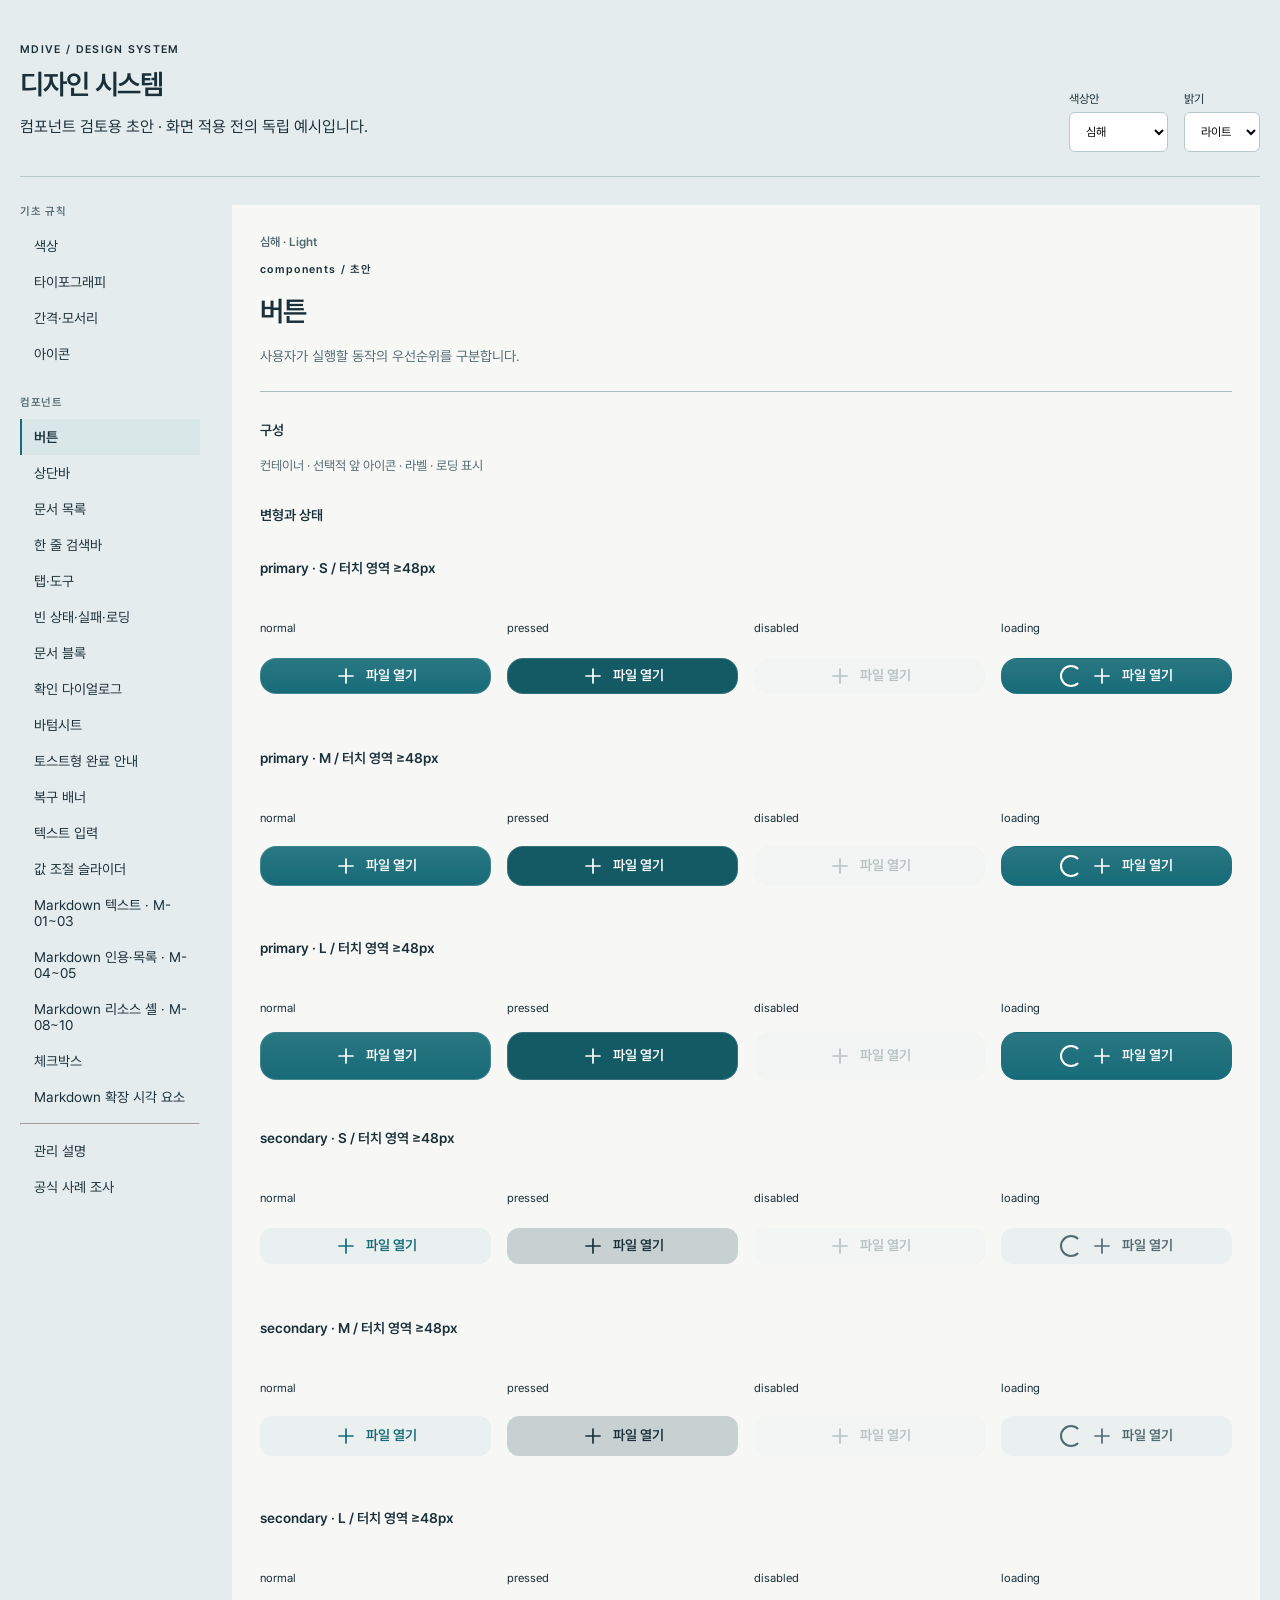
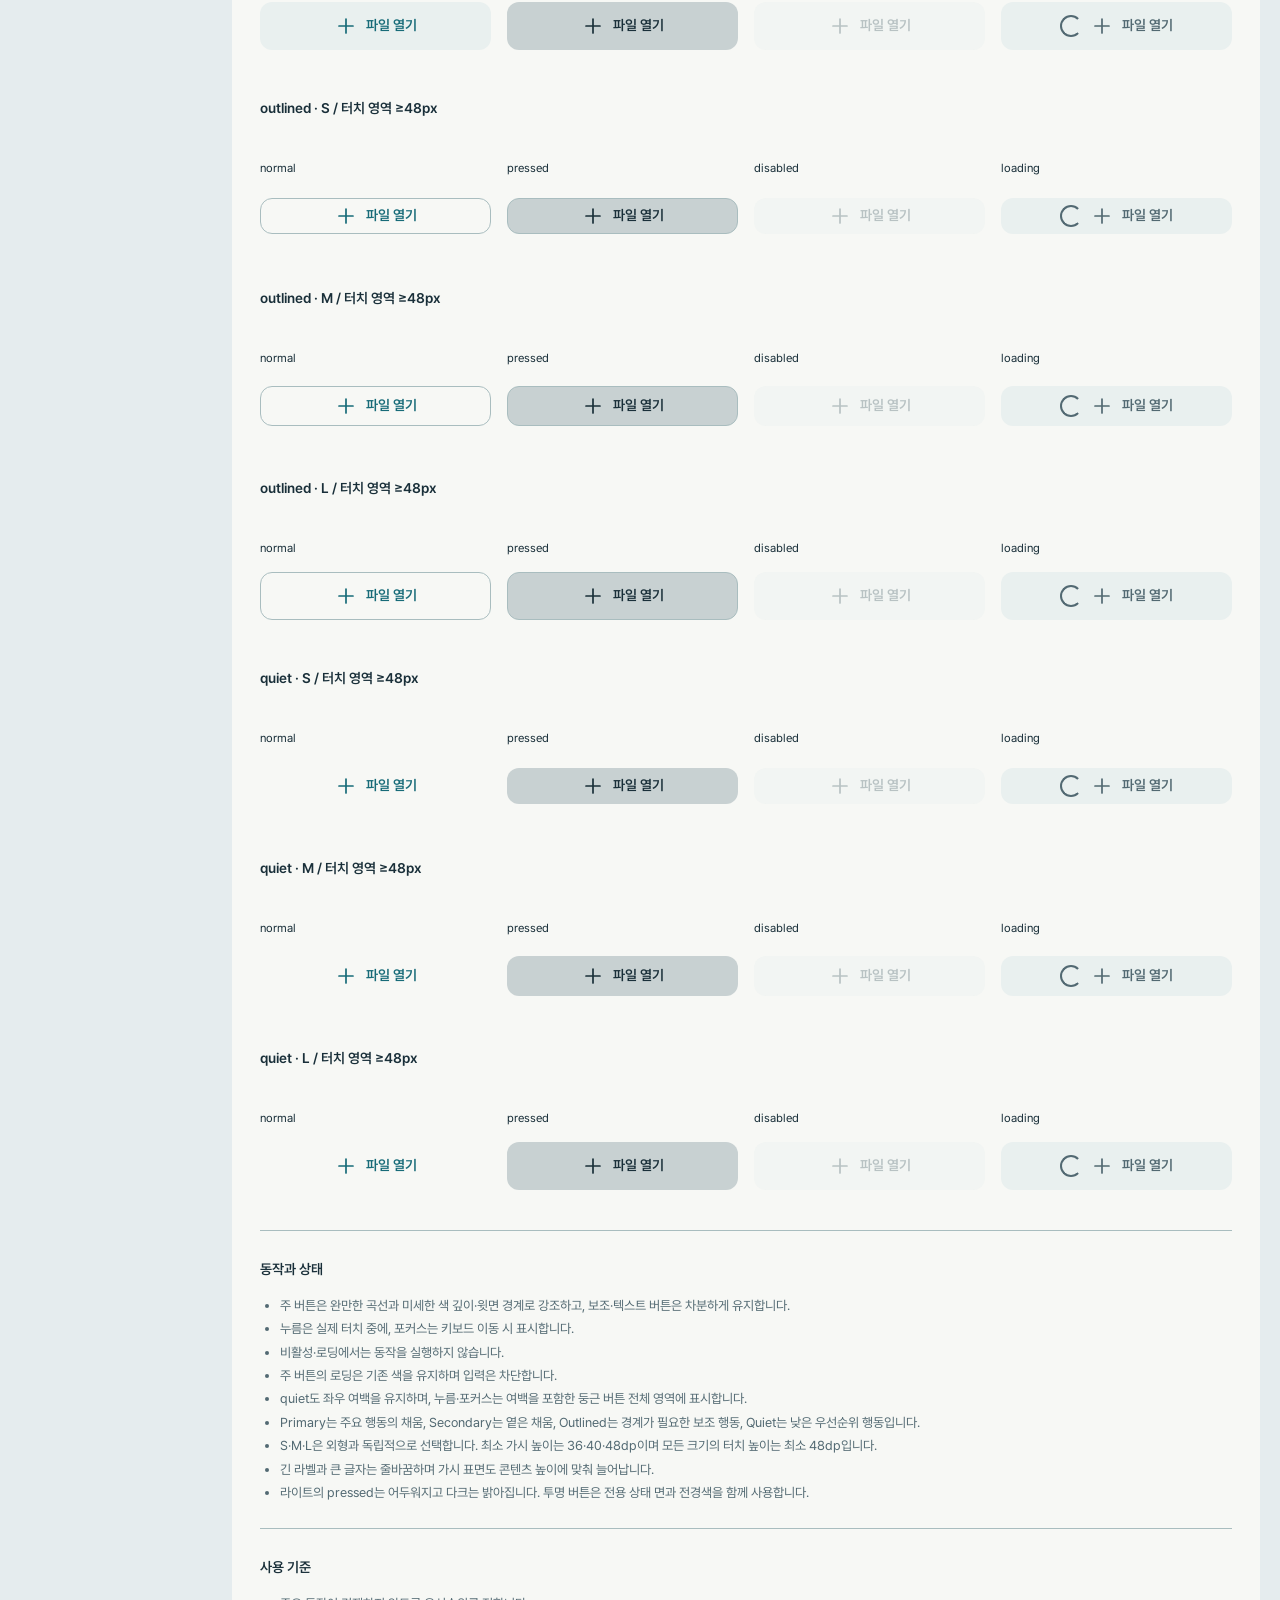
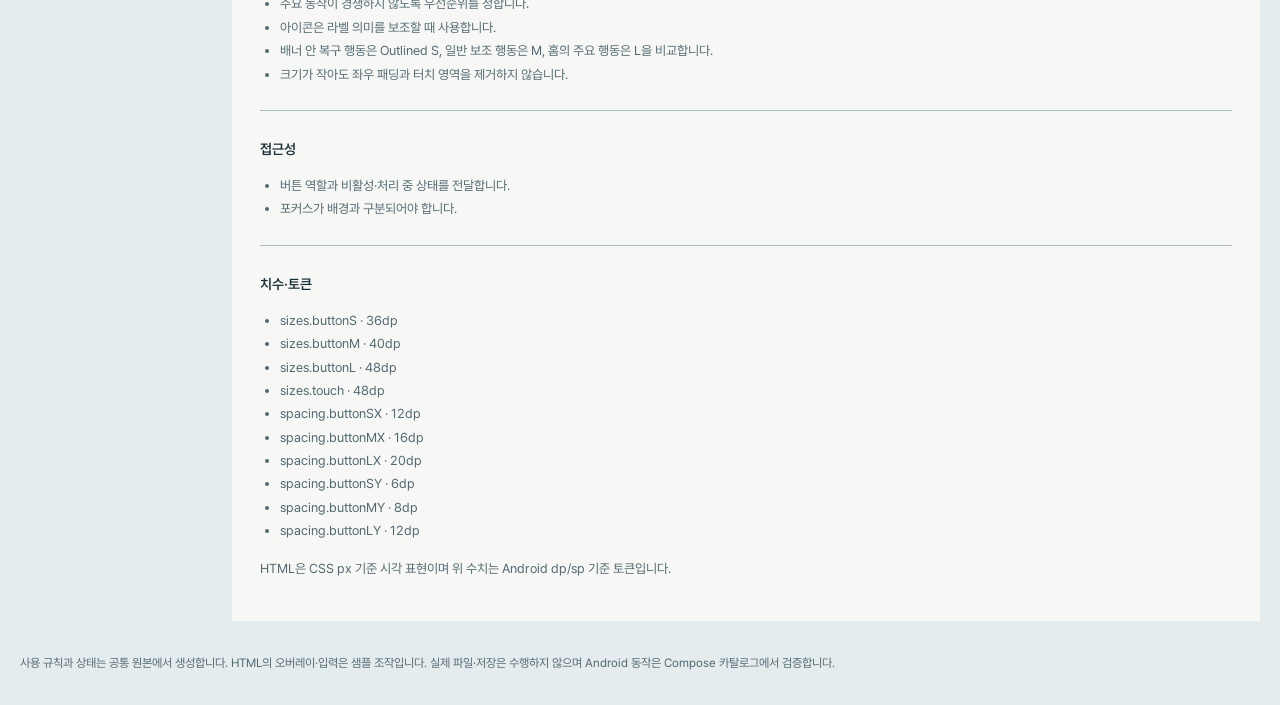
==== commit de2bc141: "feat(design-system): align product screens and implementation plan" ====
--- a/design-system/generated/catalog.html
+++ b/design-system/generated/catalog.html
@@ -1,89 +1,89 @@
 <!doctype html>
-<html lang="ko"><meta charset="utf-8"><meta name="viewport" content="width=device-width, initial-scale=1"><title>MDive 디자인 시스템</title><link rel="stylesheet" href="tokens.css"><link rel="stylesheet" href="../catalog.css"><link rel="stylesheet" href="../feedback.css"><main><header class="site-head"><div><p class="eyebrow">MDIVE / DESIGN SYSTEM</p><h1>디자인 시스템</h1><p>컴포넌트 검토용 초안 · 화면 적용 전의 독립 예시입니다.</p></div><div class="review-controls"><label>색상안 <select id="palette"><option value="deepsea">심해</option><option value="blue">청량한 바다</option><option value="green">편안한 초록</option></select></label><label>밝기 <select id="mode"><option value="light">라이트</option><option value="dark">다크</option></select></label></div></header><div class="doc-shell"><nav aria-label="디자인 시스템 목차"><h2>기초 규칙</h2><a data-entry="colors" href="#deepsea-light-colors">색상</a><a data-entry="typography" href="#deepsea-light-typography">타이포그래피</a><a data-entry="layout" href="#deepsea-light-layout">간격·모서리</a><a data-entry="icons" href="#deepsea-light-icons">아이콘</a><h2>컴포넌트</h2><a data-entry="buttons" href="#deepsea-light-buttons">버튼</a><a data-entry="topbar" href="#deepsea-light-topbar">상단바</a><a data-entry="documents" href="#deepsea-light-documents">문서 목록</a><a data-entry="search" href="#deepsea-light-search">한 줄 검색바</a><a data-entry="navigation" href="#deepsea-light-navigation">탭·도구</a><a data-entry="feedback" href="#deepsea-light-feedback">빈 상태·실패·로딩</a><a data-entry="content" href="#deepsea-light-content">문서 블록</a><a data-entry="dialog" href="#deepsea-light-dialog">확인 다이얼로그</a><a data-entry="bottomsheet" href="#deepsea-light-bottomsheet">바텀시트</a><a data-entry="toast" href="#deepsea-light-toast">토스트형 완료 안내</a><a data-entry="banner" href="#deepsea-light-banner">복구 배너</a><a data-entry="textfield" href="#deepsea-light-textfield">텍스트 입력</a><a data-entry="slider" href="#deepsea-light-slider">값 조절 슬라이더</a><a data-entry="markdown-text" href="#deepsea-light-markdown-text">Markdown 텍스트 · M-01~03</a><a data-entry="markdown-containers" href="#deepsea-light-markdown-containers">Markdown 인용·목록 · M-04~05</a><a data-entry="markdown-resources" href="#deepsea-light-markdown-resources">Markdown 리소스 셸 · M-08~10</a><a data-entry="checkbox" href="#deepsea-light-checkbox">체크박스</a><a data-entry="markdown-extended" href="#deepsea-light-markdown-extended">Markdown 확장 시각 요소</a><hr><a href="../../docs/product/design-system.md">관리 설명</a><a href="../../docs/product/design-system-references.md">공식 사례 조사</a></nav><div class="themes"><div class="theme" data-palette="deepsea" data-theme="light"><h2>심해 · Light</h2><section data-entry="colors" id="deepsea-light-colors"><p class="eyebrow">foundations / 초안</p><h2>색상</h2><p class="purpose">의미에 따라 색을 사용하고 세 색상안의 라이트·다크를 비교합니다.</p><div class="guide"><h3>구성</h3><p>배경 · 텍스트 · 액션 · 경계 · 코드 · 오류</p></div><h3>변형과 상태</h3><div class="example" data-state="light"><p><small>light · 초안</small></p><span class="swatch" style="background:var(--background)">background</span><span class="swatch" style="background:var(--surface)">surface</span><span class="swatch" style="background:var(--surfaceVariant)">surfaceVariant</span><span class="swatch" style="background:var(--onBackground)">onBackground</span><span class="swatch" style="background:var(--onSurface)">onSurface</span><span class="swatch" style="background:var(--muted)">muted</span><span class="swatch" style="background:var(--primary)">primary</span><span class="swatch" style="background:var(--onPrimary)">onPrimary</span><span class="swatch" style="background:var(--outline)">outline</span><span class="swatch" style="background:var(--codeBackground)">codeBackground</span><span class="swatch" style="background:var(--codeText)">codeText</span><span class="swatch" style="background:var(--codeKeyword)">codeKeyword</span><span class="swatch" style="background:var(--codeString)">codeString</span><span class="swatch" style="background:var(--error)">error</span><span class="swatch" style="background:var(--buttonTop)">buttonTop</span><span class="swatch" style="background:var(--calloutInfo)">calloutInfo</span><span class="swatch" style="background:var(--calloutInfoBackground)">calloutInfoBackground</span><span class="swatch" style="background:var(--calloutSuccess)">calloutSuccess</span><span class="swatch" style="background:var(--calloutSuccessBackground)">calloutSuccessBackground</span><span class="swatch" style="background:var(--calloutImportant)">calloutImportant</span><span class="swatch" style="background:var(--calloutImportantBackground)">calloutImportantBackground</span><span class="swatch" style="background:var(--calloutWarning)">calloutWarning</span><span class="swatch" style="background:var(--calloutWarningBackground)">calloutWarningBackground</span><span class="swatch" style="background:var(--calloutDanger)">calloutDanger</span><span class="swatch" style="background:var(--calloutDangerBackground)">calloutDangerBackground</span><span class="swatch" style="background:var(--documentMarkBackground)">documentMarkBackground</span><span class="swatch" style="background:var(--documentMarkText)">documentMarkText</span></div><div class="guide"><h3>동작과 상태</h3><ul><li>색상안과 밝기는 독립적으로 바꿉니다.</li></ul></div><div class="guide"><h3>사용 기준</h3><ul><li>컴포넌트에서는 역할 이름을 사용합니다.</li><li>성공·오류·선택을 색상만으로 전달하지 않습니다.</li></ul></div><div class="guide"><h3>접근성</h3><ul><li>텍스트 대비와 오류의 문구를 함께 확인합니다.</li></ul></div></section><section data-entry="typography" id="deepsea-light-typography"><p class="eyebrow">foundations / 초안</p><h2>타이포그래피</h2><p class="purpose">본문과 조작부는 Pretendard, 코드는 JetBrains Mono로 구분합니다.</p><div class="guide"><h3>구성</h3><p>역할 · 글꼴 · 크기 · 굵기 · 행간</p></div><h3>변형과 상태</h3><div class="example" data-state="title"><p><small>title · 초안</small></p><p class="type-spec">Pretendard · 28px · 600 · 행간 40.6px</p><p class="type-title">깊이 읽는 시간 · Markdown 0123456789</p></div><div class="example" data-state="section"><p><small>section · 초안</small></p><p class="type-spec">Pretendard · 18px · 600 · 행간 27.0px</p><p class="type-section">깊이 읽는 시간 · Markdown 0123456789</p></div><div class="example" data-state="uiTitle"><p><small>uiTitle · 초안</small></p><p class="type-spec">Pretendard · 16px · 600 · 행간 24.0px</p><p class="type-uiTitle">깊이 읽는 시간 · Markdown 0123456789</p></div><div class="example" data-state="body"><p><small>body · 초안</small></p><p class="type-spec">Pretendard · 18px · 400 · 행간 32.4px</p><p class="type-body">조용한 바닷속으로 천천히 내려가듯, 문장의 흐름을 따라 생각에 잠겨봅니다. 복잡한 개념도 작은 단위로 나누면 더 선명해집니다. Markdown 문서는 한글과 English, 숫자 0123456789가 함께 있어도 편안하게 읽혀야 합니다.</p></div><div class="example" data-state="bodySmall"><p><small>bodySmall · 초안</small></p><p class="type-spec">Pretendard · 16px · 400 · 행간 28.8px</p><p class="type-bodySmall">조용한 바닷속으로 천천히 내려가듯, 문장의 흐름을 따라 생각에 잠겨봅니다. 복잡한 개념도 작은 단위로 나누면 더 선명해집니다. Markdown 문서는 한글과 English, 숫자 0123456789가 함께 있어도 편안하게 읽혀야 합니다.</p></div><div class="example" data-state="ui"><p><small>ui · 초안</small></p><p class="type-spec">Pretendard · 14px · 400 · 행간 21.0px</p><p class="type-ui">깊이 읽는 시간 · Markdown 0123456789</p></div><div class="example" data-state="label"><p><small>label · 초안</small></p><p class="type-spec">Pretendard · 14px · 600 · 행간 21.0px</p><p class="type-label">깊이 읽는 시간 · Markdown 0123456789</p></div><div class="example" data-state="caption"><p><small>caption · 초안</small></p><p class="type-spec">Pretendard · 12px · 400 · 행간 18.0px</p><p class="type-caption">깊이 읽는 시간 · Markdown 0123456789</p></div><div class="example" data-state="code"><p><small>code · 초안</small></p><p class="type-spec">JetBrains Mono · 14px · 400 · 행간 23.1px</p><p class="type-code">fun dive(depth: Int) / 0 O 1 l I</p></div><div class="guide"><h3>동작과 상태</h3><ul><li>역할별 글꼴·크기·굵기·행간을 한 묶음으로 사용합니다.</li><li>수치는 기본 글자 배율의 sp 기준이며 시스템 글자 크기에 따라 확대됩니다.</li><li>본문 크기 조절 시 줄 간격도 같은 비율로 조정하는 정책을 유지합니다.</li></ul></div><div class="guide"><h3>사용 기준</h3><ul><li>제목·섹션·본문·UI·라벨·보조설명·코드는 역할 이름으로 선택합니다.</li><li>플랫폼 코드에서 임의 비율로 글자 크기를 파생하지 않습니다.</li><li>현재 수치는 검토용 초안이며 사용자 승인 후 조정합니다.</li></ul></div><div class="guide"><h3>접근성</h3><ul><li>긴 한글·영문 혼합 문장과 큰 글자에서 잘림을 확인합니다.</li></ul></div></section><section data-entry="layout" id="deepsea-light-layout"><p class="eyebrow">foundations / 초안</p><h2>간격·모서리</h2><p class="purpose">간격의 척도와 모서리의 역할을 공유합니다.</p><div class="guide"><h3>구성</h3><p>간격 척도 · 컨트롤 모서리 · 패널 모서리 · 코드 모서리</p></div><h3>변형과 상태</h3><div class="example" data-state="spacing"><p><small>spacing · 초안</small></p><div class="spacing-example"><code>xs</code><span style="display:inline-block;background:var(--primary);width:4px;height:8px"></span><small>4</small></div><div class="spacing-example"><code>sm</code><span style="display:inline-block;background:var(--primary);width:8px;height:8px"></span><small>8</small></div><div class="spacing-example"><code>md</code><span style="display:inline-block;background:var(--primary);width:16px;height:8px"></span><small>16</small></div><div class="spacing-example"><code>lg</code><span style="display:inline-block;background:var(--primary);width:24px;height:8px"></span><small>24</small></div><div class="spacing-example"><code>xl</code><span style="display:inline-block;background:var(--primary);width:32px;height:8px"></span><small>32</small></div><div class="spacing-example"><code>control</code><span style="display:inline-block;background:var(--primary);width:12px;height:8px"></span><small>12</small></div><div class="spacing-example"><code>page</code><span style="display:inline-block;background:var(--primary);width:20px;height:8px"></span><small>20</small></div><div class="spacing-example"><code>section</code><span style="display:inline-block;background:var(--primary);width:28px;height:8px"></span><small>28</small></div><div class="spacing-example"><code>searchInset</code><span style="display:inline-block;background:var(--primary);width:4px;height:8px"></span><small>4</small></div><div class="spacing-example"><code>buttonX</code><span style="display:inline-block;background:var(--primary);width:20px;height:8px"></span><small>20</small></div><div class="spacing-example"><code>documentBlock</code><span style="display:inline-block;background:var(--primary);width:16px;height:8px"></span><small>16</small></div><div class="spacing-example"><code>documentNested</code><span style="display:inline-block;background:var(--primary);width:8px;height:8px"></span><small>8</small></div><div class="spacing-example"><code>documentInset</code><span style="display:inline-block;background:var(--primary);width:16px;height:8px"></span><small>16</small></div><div class="spacing-example"><code>documentMarker</code><span style="display:inline-block;background:var(--primary);width:32px;height:8px"></span><small>32</small></div><div class="spacing-example"><code>tableCell</code><span style="display:inline-block;background:var(--primary);width:12px;height:8px"></span><small>12</small></div></div><div class="example" data-state="radius"><p><small>radius · 초안</small></p><div class="radius-example" style="border-radius:8px"><code>sm</code><small>8</small></div><div class="radius-example" style="border-radius:12px"><code>md</code><small>12</small></div><div class="radius-example" style="border-radius:16px"><code>lg</code><small>16</small></div><div class="radius-example" style="border-radius:12px"><code>control</code><small>12</small></div><div class="radius-example" style="border-radius:14px"><code>panel</code><small>14</small></div><div class="radius-example" style="border-radius:10px"><code>code</code><small>10</small></div><div class="radius-example" style="border-radius:14px"><code>input</code><small>14</small></div><div class="radius-example" style="border-radius:16px"><code>primaryButton</code><small>16</small></div><div class="radius-example" style="border-radius:6px"><code>checkbox</code><small>6</small></div></div><div class="guide"><h3>동작과 상태</h3><ul><li>공통 값은 tokens.json에서 변경합니다.</li></ul></div><div class="guide"><h3>사용 기준</h3><ul><li>화면별 임의 수치보다 공통 척도를 우선합니다.</li></ul></div><div class="guide"><h3>접근성</h3><ul><li>시각 크기와 터치 영역을 구분합니다.</li></ul></div></section><section data-entry="icons" id="deepsea-light-icons"><p class="eyebrow">foundations / 초안</p><h2>아이콘</h2><p class="purpose">같은 좌표계와 선 굵기로 조작의 목적을 표현합니다.</p><div class="guide"><h3>구성</h3><p>MDive 대표 심볼 · 공통 경로 · 선 굵기 · 시각 크기 · 터치 영역</p></div><h3>변형과 상태</h3><div class="example" data-state="brand"><p><small>brand · 초안</small></p><p>MDive · 대표 심볼</p><div class="brand-original" data-palette="deepsea" data-theme="dark"><svg xmlns="http://www.w3.org/2000/svg" viewBox="198 300 900 680" width="96" height="72" role="img" aria-label="MDive md diving mark">
-  <path d="M0 0 C0.8 0 1.59 0 2.41 0 C40.58 0.12 69.98 12.71 97.12 39.75 C98.31 40.96 99.5 42.16 100.69 43.38 C101.69 44.38 102.69 45.38 103.69 46.38 C104.44 45.54 105.19 44.71 105.96 43.85 C127.37 20.21 149.96 9.16 180.69 1.38 C181.06 1.28 181.06 1.28 182.97 0.79 C186.89 0.19 190.76 0.21 194.72 0.21 C195.6 0.2 196.47 0.2 197.37 0.2 C199.22 0.19 201.07 0.19 202.92 0.19 C205.72 0.19 208.51 0.17 211.3 0.15 C220.62 0.12 229.56 0.27 238.69 2.38 C239.53 2.56 240.37 2.75 241.23 2.94 C243.63 3.51 246 4.11 248.38 4.75 C249.2 4.97 250.03 5.19 250.88 5.42 C256.44 6.95 261.58 8.68 266.69 11.38 C267.78 11.9 268.87 12.43 269.99 12.98 C302.68 29.22 324.41 56.91 336.15 91.03 C338.31 97.65 339.77 103.98 340.43 110.93 C340.69 113.38 340.69 113.38 341.69 115.38 C343.3 126.84 342.88 138.64 343.02 150.18 C343.23 166.87 343.48 183.51 345.12 200.12 C345.19 200.75 345.19 200.75 345.5 203.9 C346.1 209.46 346.89 214.89 348.2 220.34 C348.68 222.35 349.09 224.37 349.48 226.41 C352.46 241.16 358.27 254.3 368.69 265.38 C369.28 266.01 369.87 266.64 370.48 267.29 C383.39 279.76 401.68 283.99 419.05 283.89 C421.37 283.88 423.69 283.89 426.02 283.91 C430.97 283.94 435.92 283.94 440.88 283.94 C497.6 283.96 497.6 283.96 519.38 290.88 C520.38 291.17 521.38 291.47 522.42 291.77 C526.62 293.02 530.75 294.39 534.86 295.93 C535.58 296.2 536.3 296.47 537.04 296.75 C537.58 296.96 538.13 297.16 538.69 297.38 C538.68 296.61 538.68 295.85 538.68 295.07 C538.59 276.49 538.52 257.9 538.48 239.32 C538.46 230.34 538.43 221.35 538.39 212.37 C538.35 204.53 538.32 196.7 538.31 188.86 C538.31 184.71 538.29 180.57 538.26 176.42 C538.24 172.51 538.23 168.6 538.24 164.69 C538.23 163.27 538.23 161.84 538.21 160.41 C538.04 143.47 543.24 130.91 554.88 118.62 C567.3 106.73 582.8 100.91 599.93 101.1 C616.68 102.32 632.37 108.61 643.69 121.38 C652.68 133.66 656.31 144.76 656.17 159.99 C656.17 161.44 656.17 162.89 656.18 164.34 C656.19 168.31 656.17 172.28 656.15 176.24 C656.13 180.53 656.14 184.82 656.14 189.1 C656.15 196.52 656.13 203.94 656.11 211.36 C656.08 222.08 656.07 232.81 656.06 243.53 C656.05 260.94 656.03 278.34 655.99 295.74 C655.95 312.64 655.92 329.54 655.91 346.44 C655.91 347.49 655.91 348.53 655.9 349.6 C655.9 354.83 655.89 360.06 655.89 365.29 C655.85 408.65 655.78 452.01 655.69 495.38 C654.9 494.59 654.12 493.81 653.31 493 C643.12 482.81 631.82 474.27 616.74 474.04 C598.24 474.21 585.76 479.98 569.63 488.79 C565.37 491.09 561.04 493.24 556.69 495.38 C554.48 492.07 554.48 491.6 554.94 487.88 C555.04 486.98 555.15 486.08 555.26 485.16 C555.67 482.52 556.19 479.93 556.75 477.31 C560.86 455.17 555.88 431.8 543.81 412.94 C539.85 407.36 535.48 402.25 530.69 397.38 C530.34 397.03 530.34 397.03 528.61 395.26 C522.38 389.33 515.24 385.34 507.69 381.38 C506.79 380.89 505.9 380.4 504.98 379.9 C484.39 369.55 457.34 368.96 435.68 375.96 C434.34 376.43 433.01 376.9 431.69 377.38 C431.14 377.57 431.14 377.57 428.36 378.54 C402.97 388.32 384.36 406.4 372.44 430.75 C371.49 432.94 370.57 435.15 369.69 437.38 C369.27 438.41 368.86 439.44 368.43 440.51 C362.95 457.03 365.02 476.3 366.69 493.38 C352.21 494.21 339.7 488.35 328.69 479.38 C328.04 478.9 327.4 478.42 326.73 477.93 C313.67 467.67 305.93 449.43 303.69 433.38 C301.47 405.91 311.57 380.52 328.69 359.38 C332.86 354.56 337.18 349.88 341.69 345.38 C338.07 344.3 334.47 343.3 330.78 342.52 C303.61 336.75 282.33 321.33 266.69 298.38 C251.46 274.61 241.46 249.32 237.69 221.38 C237.52 220.29 237.34 219.21 237.17 218.09 C236.43 212.1 236.5 206.06 236.46 200.03 C236.44 197.78 236.42 195.52 236.39 193.27 C236.32 186.88 236.26 180.49 236.21 174.09 C236.18 170.17 236.14 166.24 236.09 162.32 C236.07 160.83 236.06 159.35 236.05 157.86 C235.97 143.6 234.32 130.01 223.69 119.38 C220.82 117.13 217.84 115.21 214.69 113.38 C213.99 112.96 213.3 112.54 212.58 112.11 C203.06 107.34 189.15 107.84 179 110.5 C168.1 114.58 158.69 123.28 153.54 133.69 C150.43 141.53 150.13 148.79 150.19 157.14 C150.19 158.6 150.18 160.05 150.17 161.5 C150.16 164.61 150.16 167.72 150.17 170.83 C150.19 175.75 150.17 180.67 150.16 185.59 C150.12 195.16 150.12 204.72 150.12 214.28 C150.13 226.45 150.12 238.62 150.08 250.8 C150.06 255.68 150.06 260.57 150.07 265.45 C150.08 268.5 150.07 271.54 150.06 274.59 C150.06 275.99 150.06 277.4 150.07 278.8 C150.16 294.69 145.72 307.76 134.68 319.57 C122.09 330.99 108.1 334.13 91.67 333.75 C76.16 332.91 64.22 325.83 53.91 314.41 C47.57 306.54 43.57 297.35 43.56 287.25 C43.55 286.62 43.55 286.62 43.54 283.44 C43.54 282.05 43.55 280.66 43.55 279.27 C43.54 277.8 43.54 276.33 43.54 274.86 C43.53 271.7 43.52 268.54 43.52 265.38 C43.51 260.38 43.5 255.37 43.48 250.36 C43.47 248.65 43.46 246.93 43.46 245.21 C43.46 244.36 43.45 243.5 43.45 242.61 C43.41 230.96 43.37 219.3 43.36 207.65 C43.35 199.79 43.33 191.92 43.29 184.06 C43.27 179.9 43.26 175.75 43.27 171.59 C43.27 167.67 43.26 163.76 43.23 159.84 C43.22 158.41 43.22 156.98 43.23 155.55 C43.29 141.92 40.95 129.81 31.69 119.38 C29.2 116.98 26.66 115.12 23.69 113.38 C23 112.96 22.3 112.55 21.59 112.12 C12.69 107.73 0.09 107.72 -9.38 110.5 C-20.82 115.3 -27.44 122.64 -32.33 133.82 C-34 138.16 -34.44 141.78 -34.45 146.44 C-34.46 147.68 -34.46 148.93 -34.47 150.21 C-34.47 151.58 -34.47 152.96 -34.47 154.33 C-34.47 155.78 -34.48 157.23 -34.49 158.68 C-34.5 161.81 -34.51 164.93 -34.51 168.06 C-34.52 173 -34.54 177.95 -34.56 182.9 C-34.63 196.97 -34.68 211.04 -34.71 225.11 C-34.73 232.88 -34.76 240.65 -34.8 248.42 C-34.82 252.52 -34.84 256.63 -34.84 260.74 C-34.84 264.61 -34.86 268.48 -34.89 272.35 C-34.89 273.76 -34.89 275.18 -34.89 276.59 C-34.86 292.78 -38.67 306.82 -50.12 318.81 C-62.49 330.25 -76.98 334.26 -93.56 333.75 C-103.91 332.71 -111.95 328.34 -120.31 322.38 C-121.36 321.63 -122.42 320.89 -123.5 320.12 C-135.48 308.41 -141.26 293.78 -141.57 277.21 C-141.6 274.41 -141.59 271.61 -141.59 268.81 C-141.59 267.25 -141.6 265.7 -141.6 264.15 C-141.62 259.96 -141.62 255.77 -141.61 251.58 C-141.61 248.07 -141.62 244.55 -141.62 241.04 C-141.63 232.74 -141.63 224.44 -141.63 216.14 C-141.62 207.62 -141.63 199.09 -141.66 190.57 C-141.67 183.22 -141.68 175.87 -141.68 168.52 C-141.67 164.14 -141.68 159.77 -141.69 155.39 C-141.7 151.27 -141.7 147.15 -141.69 143.03 C-141.69 141.53 -141.69 140.03 -141.7 138.53 C-141.88 102.43 -127.26 68.21 -102.31 42.34 C-97.95 37.95 -93.25 34.09 -88.31 30.38 C-87.78 29.97 -87.26 29.57 -86.71 29.15 C-73.91 19.43 -60.7 12.21 -45.31 7.38 C-44.62 7.16 -43.93 6.94 -43.22 6.71 C-41.03 6.03 -38.83 5.35 -36.62 4.69 C-35.96 4.48 -35.3 4.28 -34.61 4.07 C-23.11 0.7 -11.92 -0.03 0 0 Z " transform="translate(349.3125,314.625)" fill="#DCE8EA" fill-rule="evenodd" />
-  <path d="M0 0 C3.39 1.91 6.1 3.91 8.88 6.62 C22.12 18.57 38.01 24.62 55.37 27.66 C55.79 27.73 55.79 27.73 57.89 28.11 C58.63 28.23 59.38 28.36 60.14 28.49 C62 29 62 29 64 31 C63.38 31.58 62.77 32.17 62.13 32.77 C41.79 52.45 26.69 78.89 25.6 107.65 C25.31 126.4 31.63 144.59 43.95 158.89 C56.25 171.5 70.9 176.96 88 179 C88.33 177.68 88.66 176.36 89 175 C89.66 175 90.32 175 91 175 C92.19 173.57 92.19 173.57 93.56 171.56 C102.11 159.95 113.68 150.61 128.04 147.41 C141.78 145.52 154.43 146.89 166 155.31 C172.15 160.59 176.33 166.01 178 174 C177.61 174.04 177.61 174.04 175.66 174.23 C168.35 175.15 163.14 176.56 158 182 C152.51 189.4 152.3 197.06 153 206 C154.96 215.22 161.03 222.52 168.64 227.86 C183.98 236.74 199.39 236.44 216.14 232.34 C230.86 228.38 243.47 221.08 254 210 C254.52 209.54 255.04 209.07 255.57 208.59 C265.15 199.81 270.31 187.86 275 176 C276.32 177.32 277.64 178.64 279 180 C279.8 179.57 280.6 179.13 281.43 178.69 C284.44 177.06 287.45 175.43 290.47 173.81 C291.77 173.11 293.06 172.41 294.36 171.71 C311.49 162.44 327.5 155.81 347.37 159.65 C359.5 163.33 368.09 170.29 376 180 C376.04 179.24 376.07 178.48 376.11 177.7 C376.15 177.2 376.15 177.2 376.31 174.69 C376.37 173.7 376.43 172.72 376.49 171.7 C377.07 168.65 377.69 167.96 380 166 C380.91 164.76 381.81 163.51 382.69 162.25 C389.48 153.18 398.26 147.58 409 144 C422.54 142.62 433.53 144.21 444.81 152.19 C452.05 158.23 458.12 166.75 459.28 176.29 C459.48 181.25 458.82 184.77 456 189 C452.46 192.53 448.48 192.64 443.75 193.19 C429.59 195.19 418.03 202.08 407 211 C406.27 211.59 405.55 212.17 404.8 212.78 C397.31 219.08 391.3 226.77 385.12 234.31 C384.51 235.06 383.9 235.8 383.27 236.57 C380.67 239.73 378.08 242.9 375.52 246.09 C361.02 264.1 344.7 279.41 326 293 C325.71 293.22 325.71 293.22 324.22 294.31 C315.75 300.51 306.66 305.46 297.38 310.31 C296.25 310.9 295.13 311.49 293.98 312.09 C287.39 315.47 280.77 318.39 273.83 320.95 C271.3 321.89 268.84 322.91 266.38 324 C255.56 328.33 243.85 330.68 232.5 333.19 C231.83 333.34 231.15 333.5 230.46 333.66 C215.22 336.89 199.59 337.37 184.06 337.31 C183.19 337.31 182.33 337.31 181.43 337.31 C147.25 337.25 147.25 337.25 143 333 C141.67 332.72 140.34 332.48 139 332.25 C110.8 326.71 84.51 313.69 62 296 C61.48 295.6 61.48 295.6 58.87 293.55 C53.59 289.32 48.67 284.9 44 280 C43.17 279.17 42.35 278.35 41.5 277.5 C40.67 276.67 39.85 275.85 39 275 C38.5 274.54 38 274.07 37.49 273.59 C8.56 246.08 -8.14 203.86 -13 165 C-13.1 164.23 -13.2 163.47 -13.3 162.68 C-15.85 140.47 -14.47 118.63 -9 97 C-8.65 95.51 -8.3 94.03 -7.95 92.54 C-6.7 87.26 -5.31 82.04 -3.78 76.84 C3.8 50.99 6.93 26.31 0 0 Z " transform="translate(628,629)" fill="#80CAD4" fill-rule="evenodd" />
-  <path d="M0 0 C0.33 0 0.66 0 1 0 C1 109.23 1 218.46 1 331 C0.67 331 0.34 331 0 331 C0 221.77 0 112.54 0 0 Z " transform="translate(1005,467)" fill="#80CAD4" fill-rule="evenodd" />
-</svg></div><p>대표 심볼은 앱 정체성에, 동작 아이콘은 조작에 사용합니다.</p></div><div class="example" data-state="normal"><p><small>normal · 초안</small></p><div class="icon-grid"><div><svg class="icon" viewBox="0 0 24 24" aria-hidden="true"><path d="M19 12H5 M11 6L5 12L11 18"/></svg><small>back</small></div><div><svg class="icon" viewBox="0 0 24 24" aria-hidden="true"><path d="M17 10.5C17 14.1 14.1 17 10.5 17C6.9 17 4 14.1 4 10.5C4 6.9 6.9 4 10.5 4C14.1 4 17 6.9 17 10.5 M15 15L21 21"/></svg><small>search</small></div><div><svg class="icon" viewBox="0 0 24 24" aria-hidden="true"><path d="M6 14L12 8L18 14"/></svg><small>up</small></div><div><svg class="icon" viewBox="0 0 24 24" aria-hidden="true"><path d="M6 10L12 16L18 10"/></svg><small>down</small></div><div><svg class="icon" viewBox="0 0 24 24" aria-hidden="true"><path d="M12 3L14.8 8.7L21 9.6L16.5 14L17.6 20.2L12 17.3L6.4 20.2L7.5 14L3 9.6L9.2 8.7Z"/></svg><small>star</small></div><div><svg class="icon" viewBox="0 0 24 24" aria-hidden="true"><path d="M6 4H18V21L12 17L6 21Z"/></svg><small>bookmark</small></div><div><svg class="icon" viewBox="0 0 24 24" aria-hidden="true"><path d="M9 6H21 M9 12H21 M9 18H17 M3 6H4 M3 12H4 M3 18H4"/></svg><small>toc</small></div><div><svg class="icon" viewBox="0 0 24 24" aria-hidden="true"><path d="M12 5V19 M5 12H19"/></svg><small>plus</small></div><div><svg class="icon" viewBox="0 0 24 24" aria-hidden="true"><path d="M6 6L18 18 M18 6L6 18"/></svg><small>close</small></div><div><svg class="icon" viewBox="0 0 24 24" aria-hidden="true"><path d="M14 3H5V21H19V8L14 3Z M14 3V8H19 M8 12H16 M8 16H14"/></svg><small>file</small></div><div><svg class="icon" viewBox="0 0 24 24" aria-hidden="true"><path d="M8 8H20V21H8Z M16 4V3H4V16H5"/></svg><small>copy</small></div><div><svg class="icon" viewBox="0 0 24 24" aria-hidden="true"><path d="M4 7H20 M4 17H20 M9 4V10 M15 14V20"/></svg><small>settings</small></div><div><svg class="icon" viewBox="0 0 24 24" aria-hidden="true"><path d="M16 12C16 14.2 14.2 16 12 16C9.8 16 8 14.2 8 12C8 9.8 9.8 8 12 8C14.2 8 16 9.8 16 12 M12 2V4 M12 20V22 M2 12H4 M20 12H22 M5 5L6.5 6.5 M17.5 17.5L19 19 M5 19L6.5 17.5 M17.5 6.5L19 5"/></svg><small>sun</small></div><div><svg class="icon" viewBox="0 0 24 24" aria-hidden="true"><path d="M20 15C17 21 8 22 4.5 15.5C1 9 6 3 11 3C8 8 13 17 20 15Z"/></svg><small>moon</small></div><div><svg class="icon" viewBox="0 0 24 24" aria-hidden="true"><path d="M5 12L10 17L20 7"/></svg><small>check</small></div><div><svg class="icon" viewBox="0 0 24 24" aria-hidden="true"><path d="M9 6L15 12L9 18"/></svg><small>chevron</small></div><div><svg class="icon" viewBox="0 0 24 24" aria-hidden="true"><path d="M12 3L22 21H2L12 3Z M12 9V14 M12 17H12.01"/></svg><small>warning</small></div></div></div><div class="guide"><h3>동작과 상태</h3><ul><li>벡터 경로는 icons.json에서 양쪽 환경으로 생성합니다.</li><li>대표 심볼의 원본은 승인한 mdive-mark.svg이며 런처와 UI용 벡터는 같은 원본에서 생성합니다.</li></ul></div><div class="guide"><h3>사용 기준</h3><ul><li>텍스트 기호를 아이콘 대용으로 섞지 않습니다.</li><li>대표 심볼은 화면·앱 정체성에 사용하고 뒤로·검색 등 동작 아이콘과 구분합니다.</li></ul></div><div class="guide"><h3>접근성</h3><ul><li>아이콘 단독 동작에는 읽을 수 있는 이름을 제공합니다.</li><li>설명과 중복되는 장식 아이콘은 중복 낭독하지 않습니다.</li></ul></div></section><section data-entry="buttons" id="deepsea-light-buttons"><p class="eyebrow">components / 초안</p><h2>버튼</h2><p class="purpose">사용자가 실행할 동작의 우선순위를 구분합니다.</p><div class="guide"><h3>구성</h3><p>컨테이너 · 선택적 앞 아이콘 · 라벨 · 로딩 표시</p></div><h3>변형과 상태</h3><h4>primary</h4><div class="state-matrix"><div class="example" data-state="normal"><p><small>normal</small></p><button type="button" class="button "><svg class="icon" viewBox="0 0 24 24" aria-hidden="true"><path d="M12 5V19 M5 12H19"/></svg>파일 열기</button></div><div class="example" data-state="pressed"><p><small>pressed</small></p><button type="button" class="button  pressed"><svg class="icon" viewBox="0 0 24 24" aria-hidden="true"><path d="M12 5V19 M5 12H19"/></svg>파일 열기</button></div><div class="example" data-state="disabled"><p><small>disabled</small></p><button type="button" class="button " disabled><svg class="icon" viewBox="0 0 24 24" aria-hidden="true"><path d="M12 5V19 M5 12H19"/></svg>파일 열기</button></div><div class="example" data-state="loading"><p><small>loading</small></p><button type="button" class="button  loading" disabled><svg class="icon" viewBox="0 0 24 24" aria-hidden="true"><path d="M12 5V19 M5 12H19"/></svg>파일 열기</button></div></div><h4>secondary</h4><div class="state-matrix"><div class="example" data-state="normal"><p><small>normal</small></p><button type="button" class="button secondary"><svg class="icon" viewBox="0 0 24 24" aria-hidden="true"><path d="M12 5V19 M5 12H19"/></svg>파일 열기</button></div><div class="example" data-state="pressed"><p><small>pressed</small></p><button type="button" class="button secondary pressed"><svg class="icon" viewBox="0 0 24 24" aria-hidden="true"><path d="M12 5V19 M5 12H19"/></svg>파일 열기</button></div><div class="example" data-state="disabled"><p><small>disabled</small></p><button type="button" class="button secondary" disabled><svg class="icon" viewBox="0 0 24 24" aria-hidden="true"><path d="M12 5V19 M5 12H19"/></svg>파일 열기</button></div><div class="example" data-state="loading"><p><small>loading</small></p><button type="button" class="button secondary loading" disabled><svg class="icon" viewBox="0 0 24 24" aria-hidden="true"><path d="M12 5V19 M5 12H19"/></svg>파일 열기</button></div></div><h4>quiet</h4><div class="state-matrix"><div class="example" data-state="normal"><p><small>normal</small></p><button type="button" class="button quiet"><svg class="icon" viewBox="0 0 24 24" aria-hidden="true"><path d="M12 5V19 M5 12H19"/></svg>파일 열기</button></div><div class="example" data-state="pressed"><p><small>pressed</small></p><button type="button" class="button quiet pressed"><svg class="icon" viewBox="0 0 24 24" aria-hidden="true"><path d="M12 5V19 M5 12H19"/></svg>파일 열기</button></div><div class="example" data-state="disabled"><p><small>disabled</small></p><button type="button" class="button quiet" disabled><svg class="icon" viewBox="0 0 24 24" aria-hidden="true"><path d="M12 5V19 M5 12H19"/></svg>파일 열기</button></div><div class="example" data-state="loading"><p><small>loading</small></p><button type="button" class="button quiet loading" disabled><svg class="icon" viewBox="0 0 24 24" aria-hidden="true"><path d="M12 5V19 M5 12H19"/></svg>파일 열기</button></div></div><div class="guide"><h3>동작과 상태</h3><ul><li>주 버튼은 완만한 곡선과 미세한 색 깊이·윗면 경계로 강조하고, 보조·텍스트 버튼은 차분하게 유지합니다.</li><li>누름은 실제 터치 중에, 포커스는 키보드 이동 시 표시합니다.</li><li>비활성·로딩에서는 동작을 실행하지 않습니다.</li><li>주 버튼의 로딩은 기존 색을 유지하며 입력은 차단합니다.</li></ul></div><div class="guide"><h3>사용 기준</h3><ul><li>주요 동작이 경쟁하지 않도록 우선순위를 정합니다.</li><li>아이콘은 라벨 의미를 보조할 때 사용합니다.</li></ul></div><div class="guide"><h3>접근성</h3><ul><li>버튼 역할과 비활성·처리 중 상태를 전달합니다.</li><li>포커스가 배경과 구분되어야 합니다.</li></ul></div></section><section data-entry="topbar" id="deepsea-light-topbar"><p class="eyebrow">components / 초안</p><h2>상단바</h2><p class="purpose">화면 제목과 필요한 탐색·액션을 같은 위계로 정리합니다.</p><div class="guide"><h3>구성</h3><p>선택적 탐색 버튼 · 제목·선택적 보조 정보 · 액션 슬롯</p></div><h3>변형과 상태</h3><div class="example" data-state="default"><p><small>default · 초안</small></p><div class="topbar"><strong title="MDive">MDive</strong></div></div><div class="example" data-state="back"><p><small>back · 초안</small></p><div class="topbar"><button type="button" class="icon-button" aria-label="뒤로"><svg class="icon" viewBox="0 0 24 24" aria-hidden="true"><path d="M19 12H5 M11 6L5 12L11 18"/></svg></button><strong title="ocean-notes.md">ocean-notes.md</strong></div></div><div class="example" data-state="actions"><p><small>actions · 초안</small></p><div class="topbar"><button type="button" class="icon-button" aria-label="뒤로"><svg class="icon" viewBox="0 0 24 24" aria-hidden="true"><path d="M19 12H5 M11 6L5 12L11 18"/></svg></button><strong title="MDive">MDive</strong><button type="button" class="icon-button" aria-label="검색"><svg class="icon" viewBox="0 0 24 24" aria-hidden="true"><path d="M17 10.5C17 14.1 14.1 17 10.5 17C6.9 17 4 14.1 4 10.5C4 6.9 6.9 4 10.5 4C14.1 4 17 6.9 17 10.5 M15 15L21 21"/></svg></button><button type="button" class="icon-button" aria-label="즐겨찾기"><svg class="icon" viewBox="0 0 24 24" aria-hidden="true"><path d="M12 3L14.8 8.7L21 9.6L16.5 14L17.6 20.2L12 17.3L6.4 20.2L7.5 14L3 9.6L9.2 8.7Z"/></svg></button></div></div><div class="example" data-state="longTitle"><p><small>longTitle · 초안</small></p><div class="topbar"><button type="button" class="icon-button" aria-label="뒤로"><svg class="icon" viewBox="0 0 24 24" aria-hidden="true"><path d="M19 12H5 M11 6L5 12L11 18"/></svg></button><strong title="매우 긴 이름의 Markdown 문서를 다시 읽으며 남긴 기록과 참고 자료.md">매우 긴 이름의 Markdown 문서를 다시 읽으며 남긴 기록과 참고 자료.md</strong><button type="button" class="icon-button" aria-label="검색"><svg class="icon" viewBox="0 0 24 24" aria-hidden="true"><path d="M17 10.5C17 14.1 14.1 17 10.5 17C6.9 17 4 14.1 4 10.5C4 6.9 6.9 4 10.5 4C14.1 4 17 6.9 17 10.5 M15 15L21 21"/></svg></button><button type="button" class="icon-button" aria-label="즐겨찾기"><svg class="icon" viewBox="0 0 24 24" aria-hidden="true"><path d="M12 3L14.8 8.7L21 9.6L16.5 14L17.6 20.2L12 17.3L6.4 20.2L7.5 14L3 9.6L9.2 8.7Z"/></svg></button></div></div><div class="guide"><h3>동작과 상태</h3><ul><li>제목은 한 줄로 표현하고 긴 내용은 말줄임합니다.</li><li>탐색과 액션은 고정된 터치 영역을 유지합니다.</li><li>시스템 바의 여백은 화면 호스트가 처리하며 상단바에서 중복 적용하지 않습니다.</li><li>카탈로그에서 콜백만 시연하며 제품의 이동·뒤로 정책을 확정하지 않습니다.</li></ul></div><div class="guide"><h3>사용 기준</h3><ul><li>현재 공통 상단바는 카탈로그 조작부와 독립 예시에 적용합니다.</li><li>홈·읽기의 도구 배치는 컴포넌트 검토 이후 별도 확정합니다.</li><li>앱 하단 탐색바는 독립적인 최상위 목적지가 없어 현재 추가하지 않습니다.</li></ul></div><div class="guide"><h3>접근성</h3><ul><li>아이콘 탐색·액션에는 목적을 설명하는 이름을 제공합니다.</li><li>말줄임된 제목도 화면 읽기에는 전체 내용이 전달됩니다.</li><li>큰 글자와 좁은 폭에서 제목과 액션의 겹침을 확인합니다.</li></ul></div></section><section data-entry="documents" id="deepsea-light-documents"><p class="eyebrow">components / 초안</p><h2>문서 목록</h2><p class="purpose">문서 바로가기의 파일명과 보조 정보를 정돈합니다.</p><div class="guide"><h3>구성</h3><p>파일 아이콘 · 파일명 · 보조 설명 · 즐겨찾기 표시</p></div><h3>변형과 상태</h3><div class="example" data-state="normal"><p><small>normal · 초안</small></p><div class="document-row"><svg class="icon" viewBox="0 0 24 24" aria-hidden="true"><path d="M14 3H5V21H19V8L14 3Z M14 3V8H19 M8 12H16 M8 16H14"/></svg><div><strong>ocean-notes.md</strong><small>생각을 정리하는 작은 기록</small></div><svg class="icon" viewBox="0 0 24 24" aria-hidden="true"><path d="M9 6L15 12L9 18"/></svg></div><div class="document-row"><svg class="icon" viewBox="0 0 24 24" aria-hidden="true"><path d="M14 3H5V21H19V8L14 3Z M14 3V8H19 M8 12H16 M8 16H14"/></svg><div><strong>compose-notes.md</strong><small>Compose 학습 노트</small></div><svg class="icon" viewBox="0 0 24 24" aria-hidden="true"><path d="M9 6L15 12L9 18"/></svg></div></div><div class="example" data-state="empty"><p><small>empty · 초안</small></p><div class="panel"><strong>아직 문서가 없어요</strong><p>첫 문서를 열어보세요.</p></div></div><div class="example" data-state="error"><p><small>error · 초안</small></p><div class="panel"><strong class="error">문서를 열지 못했어요</strong><p>접근 권한을 확인하거나 파일을 다시 선택해주세요.</p></div></div><div class="guide"><h3>동작과 상태</h3><ul><li>선과 여백으로 항목을 나누며 누름·포커스를 표시합니다.</li></ul></div><div class="guide"><h3>사용 기준</h3><ul><li>문서 즐겨찾기와 문서 안의 위치 책갈피를 구분합니다.</li></ul></div><div class="guide"><h3>접근성</h3><ul><li>긴 파일명이 읽을 수 있게 남아야 합니다.</li><li>항목 전체를 하나의 동작으로 탐색합니다.</li></ul></div></section><section data-entry="search" id="deepsea-light-search"><p class="eyebrow">components / 초안</p><h2>한 줄 검색바</h2><p class="purpose">문서 내 검색 입력과 결과 이동을 한 줄에 모읍니다.</p><div class="guide"><h3>구성</h3><p>종료 · 옅은 면과 둥근 경계로 구분한 검색 입력 · 현재/전체 결과 · 이전 · 다음</p></div><h3>변형과 상태</h3><div class="example" data-state="idle"><p><small>idle · 초안</small></p><div class="search"><button type="button" class="icon-button" aria-label="검색 닫기"><svg class="icon" viewBox="0 0 24 24" aria-hidden="true"><path d="M19 12H5 M11 6L5 12L11 18"/></svg></button><input aria-label="검색어 정적 예시" value="" placeholder="문서 검색" readonly><span>—</span><button type="button" class="icon-button" disabled aria-label="이전 결과"><svg class="icon" viewBox="0 0 24 24" aria-hidden="true"><path d="M6 14L12 8L18 14"/></svg></button><button type="button" class="icon-button" disabled aria-label="다음 결과"><svg class="icon" viewBox="0 0 24 24" aria-hidden="true"><path d="M6 10L12 16L18 10"/></svg></button></div></div><div class="example" data-state="results"><p><small>results · 초안</small></p><div class="search"><button type="button" class="icon-button" aria-label="검색 닫기"><svg class="icon" viewBox="0 0 24 24" aria-hidden="true"><path d="M19 12H5 M11 6L5 12L11 18"/></svg></button><input aria-label="검색어 정적 예시" value="함수" placeholder="문서 검색" readonly><span>1/3</span><button type="button" class="icon-button" aria-label="이전 결과"><svg class="icon" viewBox="0 0 24 24" aria-hidden="true"><path d="M6 14L12 8L18 14"/></svg></button><button type="button" class="icon-button" aria-label="다음 결과"><svg class="icon" viewBox="0 0 24 24" aria-hidden="true"><path d="M6 10L12 16L18 10"/></svg></button></div></div><div class="example" data-state="empty"><p><small>empty · 초안</small></p><div class="search"><button type="button" class="icon-button" aria-label="검색 닫기"><svg class="icon" viewBox="0 0 24 24" aria-hidden="true"><path d="M19 12H5 M11 6L5 12L11 18"/></svg></button><input aria-label="검색어 정적 예시" value="없는 단어" placeholder="문서 검색" readonly><span>0/0</span><button type="button" class="icon-button" disabled aria-label="이전 결과"><svg class="icon" viewBox="0 0 24 24" aria-hidden="true"><path d="M6 14L12 8L18 14"/></svg></button><button type="button" class="icon-button" disabled aria-label="다음 결과"><svg class="icon" viewBox="0 0 24 24" aria-hidden="true"><path d="M6 10L12 16L18 10"/></svg></button></div><p>일치하는 내용을 찾지 못했어요.</p></div><div class="guide"><h3>동작과 상태</h3><ul><li>입력 영역은 옅은 채움과 둥근 경계로 구분하고, 포커스 시 경계를 강조합니다.</li><li>결과 건수는 입력 옆에 표시합니다.</li><li>결과 없음 예시에서는 이동을 비활성화합니다.</li><li>일치 규칙·끝 결과 이동·닫기 상세 정책은 미정입니다.</li></ul></div><div class="guide"><h3>사용 기준</h3><ul><li>두 줄 검색바나 전체 중앙 결과 배치는 사용하지 않습니다.</li><li>입력 전·결과 있음·결과 없음 상태를 비교하고 입력 영역에서 직접 편집해봅니다. 결과 수치는 시연용입니다.</li></ul></div><div class="guide"><h3>접근성</h3><ul><li>입력과 각 아이콘 버튼에 이름을 제공합니다.</li><li>좁은 폭에서도 입력과 결과가 겹치지 않아야 합니다.</li></ul></div></section><section data-entry="navigation" id="deepsea-light-navigation"><p class="eyebrow">components / 초안</p><h2>탭·도구</h2><p class="purpose">목차와 책갈피처럼 같은 영역의 내용을 전환합니다.</p><div class="guide"><h3>구성</h3><p>탭 라벨 · 선택 표시 · 콘텐츠 경계</p></div><h3>변형과 상태</h3><div class="example" data-state="normal"><p><small>normal · 초안</small></p><div class="tabs"><span class="selected">목차</span><span>책갈피</span></div><p class="muted">한 패널의 두 탭 · 배치 초안</p></div><div class="guide"><h3>동작과 상태</h3><ul><li>선택은 얇은 밑줄과 글자 위계로 표시합니다.</li><li>패널 형태·높이·등장 방향은 제품 미정입니다.</li></ul></div><div class="guide"><h3>사용 기준</h3><ul><li>각 탭의 예시는 컴포넌트 조작 시연이며 실제 문서 이동이 아닙니다.</li></ul></div><div class="guide"><h3>접근성</h3><ul><li>탭 역할과 선택 상태를 전달합니다.</li></ul></div></section><section data-entry="feedback" id="deepsea-light-feedback"><p class="eyebrow">components / 초안</p><h2>빈 상태·실패·로딩</h2><p class="purpose">정상 빈 상태, 전체 실패와 부분 실패를 구분하고 문맥에 맞는 복구 행동을 제공합니다.</p><div class="guide"><h3>구성</h3><p>상태 아이콘 · 제목 · 설명 · 필요한 경우 복구 동작</p></div><h3>변형과 상태</h3><div class="example" data-state="loading"><p><small>loading · 초안</small></p><div class="ds-state"><div class="ds-state-visual"><span class="loading-dot" role="status" aria-label="불러오는 중"></span></div><h3>문서를 준비하고 있어요</h3><p>본문을 읽을 준비가 되면 표시합니다.</p></div></div><div class="example" data-state="empty"><p><small>empty · 초안</small></p><div class="ds-state"><div class="ds-state-visual"><svg class="icon" viewBox="0 0 24 24" aria-hidden="true"><path d="M14 3H5V21H19V8L14 3Z M14 3V8H19 M8 12H16 M8 16H14"/></svg></div><h3>아직 문서가 없어요</h3><p>첫 Markdown 문서를 열어보세요.</p><div class="ds-state-actions"><button type="button" class="button "><svg class="icon" viewBox="0 0 24 24" aria-hidden="true"><path d="M12 5V19 M5 12H19"/></svg>파일 열기</button></div></div></div><div class="example" data-state="error"><p><small>error · 초안</small></p><div class="ds-state"><div class="ds-state-visual"><svg class="icon" viewBox="0 0 24 24" aria-hidden="true"><path d="M14 3H5V21H19V8L14 3Z M14 3V8H19 M8 12H16 M8 16H14"/></svg></div><h3>문서를 열 수 없어요</h3><p>파일이 이동되었거나 접근 권한이 바뀌었을 수 있어요.</p><div class="ds-state-actions"><button type="button" class="button ">다시 선택</button><button type="button" class="button quiet">다시 시도</button></div></div></div><div class="example" data-state="inline"><p><small>inline · 초안</small></p><div class="ds-inline"><svg class="icon" viewBox="0 0 24 24" aria-hidden="true"><path d="M14 3H5V21H19V8L14 3Z M14 3V8H19 M8 12H16 M8 16H14"/></svg><div><strong>이미지를 불러오지 못했어요</strong><p>본문은 계속 읽을 수 있어요.</p><button type="button" class="button quiet">이미지 폴더 연결</button></div></div></div><div class="guide"><h3>동작과 상태</h3><ul><li>읽을 수 있는 기존 내용을 불필요하게 가리지 않습니다.</li><li>원인별 문구·재시도 정책은 해당 기능 명세에서 결정합니다.</li></ul></div><div class="guide"><h3>사용 기준</h3><ul><li>빈 상태는 오류가 아니므로 실패 문구·경고색을 쓰지 않습니다.</li><li>문서를 아예 열 수 없을 때 전체 상태, 일부 콘텐츠 실패에는 인라인 안내를 사용합니다.</li><li>개별 실패를 모두 다이얼로그로 띄우지 않습니다.</li></ul></div><div class="guide"><h3>접근성</h3><ul><li>오류를 색상만으로 알리지 않습니다.</li><li>처리 중 상태를 텍스트와 의미 정보로 전달합니다.</li></ul></div><div class="guide"><h3>치수·토큰</h3><ul><li>sizes.stateSymbol · 80dp</li><li>spacing.page · 20dp</li><li>spacing.xl · 32dp</li><li>spacing.md · 16dp</li><li>typography.section · 18sp / 행간 27.0sp / 600</li><li>typography.ui · 14sp / 행간 21.0sp / 400</li></ul><p>HTML은 CSS px 기준 시각 표현이며 위 수치는 Android dp/sp 기준 토큰입니다.</p></div></section><section data-entry="content" id="deepsea-light-content"><p class="eyebrow">components / 초안</p><h2>문서 블록</h2><p class="purpose">읽기 문서의 코드와 표를 명확하게 구분합니다.</p><div class="guide"><h3>구성</h3><p>코드 언어·복사 · 코드 본문 · 표 머리글 · 표 본문</p></div><h3>변형과 상태</h3><div class="example" data-state="code"><p><small>code · 초안</small></p><div class="md-code"><div class="md-code-bar"><span>KOTLIN</span><button type="button" class="button quiet" data-content-event="copy">코드 복사 · 시연</button></div><pre><code>fun dive(depth: Int): String {
-    // 천천히, 더 깊이
-    return &quot;Depth: $depth&quot;
-}
-val symbols = &quot;0 O 1 l I != -&gt;&quot;
-val readingNote = &quot;A quiet ocean of ideas: read slowly, follow the structure, and keep the original code line intact.&quot;</code></pre><output class="md-result" aria-live="polite"></output></div></div><div class="example" data-state="table"><p><small>table · 초안</small></p><div class="md-table-scroll" tabindex="0" aria-label="문서 표, 가로 스크롤"><table class="md-table type-documentTable"><thead><tr><th scope="col">구분</th><th scope="col">본문</th><th scope="col">코드</th></tr></thead><tbody><tr><td style="text-align:start">목표</td><td style="text-align:center">편안한 읽기</td><td style="text-align:end">명료한 구조</td></tr><tr><td style="text-align:start">표현</td><td style="text-align:center">문단과 여백</td><td style="text-align:end">고정폭과 강조</td></tr></tbody></table></div></div><div class="guide"><h3>동작과 상태</h3><ul><li>긴 코드는 줄바꿈하지 않고 블록 안에서 가로 스크롤합니다.</li><li>표는 구조를 유지하며 가로 스크롤합니다.</li><li>문법 강조는 예시이며 파서를 구현한 것이 아닙니다.</li></ul></div><div class="guide"><h3>사용 기준</h3><ul><li>본문과 코드의 글꼴 역할을 구분합니다.</li><li>컴포넌트 검토 후 제품 화면에 조합합니다.</li></ul></div><div class="guide"><h3>접근성</h3><ul><li>스크롤 영역과 복사 동작에 이름을 제공합니다.</li></ul></div></section><section data-entry="dialog" id="deepsea-light-dialog"><p class="eyebrow">components / 초안</p><h2>확인 다이얼로그</h2><p class="purpose">사용자의 결정이 필요한 동작을 현재 문맥 위에서 확인합니다.</p><div class="guide"><h3>구성</h3><p>제목 · 설명 · 선택적 대상 정보 · 주 동작 · 취소</p></div><h3>변형과 상태</h3><div class="example" data-state="confirmation"><p><small>confirmation · 초안</small></p><button type="button" class="button secondary" data-open-demo>확인 다이얼로그 열기</button><dialog class="ds-overlay ds-dialog" aria-label="목록 제거 확인" data-busy="false"><div class="ds-dialog-body"><h3>목록에서 제거할까요?</h3><p>목록에서만 제거하며 원본 파일은 삭제하지 않습니다.</p><div class="ds-file-context"><svg class="icon" viewBox="0 0 24 24" aria-hidden="true"><path d="M14 3H5V21H19V8L14 3Z M14 3V8H19 M8 12H16 M8 16H14"/></svg><strong>ocean-notes.md</strong></div></div><div class="ds-dialog-actions"><button type="button" class="button ">목록에서 제거</button><button type="button" class="button quiet" data-close-demo>취소</button></div></dialog><p class="ds-demo-result" role="status"></p></div><div class="example" data-state="longText"><p><small>longText · 초안</small></p><button type="button" class="button secondary" data-open-demo>확인 다이얼로그 열기</button><dialog class="ds-overlay ds-dialog" aria-label="목록 제거 확인" data-busy="false"><div class="ds-dialog-body"><h3>목록에서 제거할까요?</h3><p>목록에서만 제거하며 원본 파일은 삭제하지 않습니다. 긴 안내와 큰 글자에서도 본문을 스크롤하고 동작에 접근할 수 있습니다. 목록에서만 제거하며 원본 파일은 삭제하지 않습니다. 긴 안내와 큰 글자에서도 본문을 스크롤하고 동작에 접근할 수 있습니다. 목록에서만 제거하며 원본 파일은 삭제하지 않습니다. 긴 안내와 큰 글자에서도 본문을 스크롤하고 동작에 접근할 수 있습니다. 목록에서만 제거하며 원본 파일은 삭제하지 않습니다. 긴 안내와 큰 글자에서도 본문을 스크롤하고 동작에 접근할 수 있습니다. 목록에서만 제거하며 원본 파일은 삭제하지 않습니다. 긴 안내와 큰 글자에서도 본문을 스크롤하고 동작에 접근할 수 있습니다. 목록에서만 제거하며 원본 파일은 삭제하지 않습니다. 긴 안내와 큰 글자에서도 본문을 스크롤하고 동작에 접근할 수 있습니다. 목록에서만 제거하며 원본 파일은 삭제하지 않습니다. 긴 안내와 큰 글자에서도 본문을 스크롤하고 동작에 접근할 수 있습니다. 목록에서만 제거하며 원본 파일은 삭제하지 않습니다. 긴 안내와 큰 글자에서도 본문을 스크롤하고 동작에 접근할 수 있습니다. 목록에서만 제거하며 원본 파일은 삭제하지 않습니다. 긴 안내와 큰 글자에서도 본문을 스크롤하고 동작에 접근할 수 있습니다. 목록에서만 제거하며 원본 파일은 삭제하지 않습니다. 긴 안내와 큰 글자에서도 본문을 스크롤하고 동작에 접근할 수 있습니다. 목록에서만 제거하며 원본 파일은 삭제하지 않습니다. 긴 안내와 큰 글자에서도 본문을 스크롤하고 동작에 접근할 수 있습니다. 목록에서만 제거하며 원본 파일은 삭제하지 않습니다. 긴 안내와 큰 글자에서도 본문을 스크롤하고 동작에 접근할 수 있습니다. </p><div class="ds-file-context"><svg class="icon" viewBox="0 0 24 24" aria-hidden="true"><path d="M14 3H5V21H19V8L14 3Z M14 3V8H19 M8 12H16 M8 16H14"/></svg><strong>매우 긴 이름의 Markdown 문서를 다시 읽으며 남긴 기록과 참고 자료.md</strong></div></div><div class="ds-dialog-actions"><button type="button" class="button ">목록에서 제거</button><button type="button" class="button quiet" data-close-demo>취소</button></div></dialog><p class="ds-demo-result" role="status"></p></div><div class="example" data-state="busy"><p><small>busy · 초안</small></p><button type="button" class="button secondary" data-open-demo>확인 다이얼로그 열기</button><dialog class="ds-overlay ds-dialog" aria-label="목록 제거 확인" data-busy="true"><div class="ds-dialog-body"><h3>목록에서 제거할까요?</h3><p>목록에서만 제거하며 원본 파일은 삭제하지 않습니다.</p><div class="ds-file-context"><svg class="icon" viewBox="0 0 24 24" aria-hidden="true"><path d="M14 3H5V21H19V8L14 3Z M14 3V8H19 M8 12H16 M8 16H14"/></svg><strong>ocean-notes.md</strong></div></div><div class="ds-dialog-actions"><button type="button" class="button loading" disabled>제거 중</button><button type="button" class="button quiet" data-close-demo disabled>취소</button></div></dialog><p class="ds-demo-result" role="status"></p></div><div class="guide"><h3>동작과 상태</h3><ul><li>목록 제거는 원본 파일 삭제와 구분합니다.</li><li>뒤로·바깥 탭은 취소와 같으며 확인 동작을 실행하지 않습니다.</li><li>처리 중에는 중복 입력을 막습니다. 카탈로그 busy는 2.5초 뒤 종료하는 시연입니다.</li></ul></div><div class="guide"><h3>사용 기준</h3><ul><li>모든 오류를 확인 다이얼로그로 바꾸지 않습니다.</li></ul></div><div class="guide"><h3>접근성</h3><ul><li>다이얼로그 제목·포커스 범위와 뒤로 동작을 제공하고 닫힌 뒤 시작 버튼으로 돌아갑니다.</li></ul></div><div class="guide"><h3>치수·토큰</h3><ul><li>sizes.dialogMaxWidth · 360dp</li><li>spacing.lg · 24dp</li><li>spacing.md · 16dp</li><li>spacing.sm · 8dp</li><li>radii.lg · 16dp</li><li>sizes.touch · 48dp</li><li>typography.section · 18sp / 행간 27.0sp / 600</li><li>typography.ui · 14sp / 행간 21.0sp / 400</li></ul><p>HTML은 CSS px 기준 시각 표현이며 위 수치는 Android dp/sp 기준 토큰입니다.</p></div></section><section data-entry="bottomsheet" id="deepsea-light-bottomsheet"><p class="eyebrow">components / 초안</p><h2>바텀시트</h2><p class="purpose">현재 화면의 문맥을 유지하면서 연관된 도구나 선택을 제공합니다.</p><div class="guide"><h3>구성</h3><p>스크림 · 드래그 핸들 · 고정 제목 · 닫기 · 스크롤 본문</p></div><h3>변형과 상태</h3><div class="example" data-state="default"><p><small>default · 초안</small></p><button type="button" class="button secondary" data-open-demo>바텀시트 열기</button><dialog class="ds-overlay ds-sheet" aria-label="읽기 도구 시연"><button type="button" class="ds-sheet-handle" data-sheet-drag data-close-demo aria-label="패널 닫기 · 아래로 드래그"><span></span></button><div class="ds-sheet-heading"><strong>읽기 도구</strong><button type="button" class="icon-button" aria-label="패널 닫기" data-close-demo><svg class="icon" viewBox="0 0 24 24" aria-hidden="true"><path d="M6 6L18 18 M18 6L6 18"/></svg></button></div><div class="ds-sheet-body"><p>현재 문서에서 원하는 위치를 선택합니다.</p><div class="document-row"><svg class="icon" viewBox="0 0 24 24" aria-hidden="true"><path d="M6 4H18V21L12 17L6 21Z"/></svg><div><strong>다시 읽을 위치 1</strong><small>제목과 본문 미리보기 · 시연 데이터</small></div></div><div class="document-row"><svg class="icon" viewBox="0 0 24 24" aria-hidden="true"><path d="M6 4H18V21L12 17L6 21Z"/></svg><div><strong>다시 읽을 위치 2</strong><small>제목과 본문 미리보기 · 시연 데이터</small></div></div><div class="document-row"><svg class="icon" viewBox="0 0 24 24" aria-hidden="true"><path d="M6 4H18V21L12 17L6 21Z"/></svg><div><strong>다시 읽을 위치 3</strong><small>제목과 본문 미리보기 · 시연 데이터</small></div></div></div></dialog><p class="ds-demo-result" role="status"></p></div><div class="example" data-state="scrolling"><p><small>scrolling · 초안</small></p><button type="button" class="button secondary" data-open-demo>바텀시트 열기</button><dialog class="ds-overlay ds-sheet" aria-label="읽기 도구 시연"><button type="button" class="ds-sheet-handle" data-sheet-drag data-close-demo aria-label="패널 닫기 · 아래로 드래그"><span></span></button><div class="ds-sheet-heading"><strong>읽기 도구</strong><button type="button" class="icon-button" aria-label="패널 닫기" data-close-demo><svg class="icon" viewBox="0 0 24 24" aria-hidden="true"><path d="M6 6L18 18 M18 6L6 18"/></svg></button></div><div class="ds-sheet-body"><p>현재 문서에서 원하는 위치를 선택합니다.</p><div class="document-row"><svg class="icon" viewBox="0 0 24 24" aria-hidden="true"><path d="M6 4H18V21L12 17L6 21Z"/></svg><div><strong>다시 읽을 위치 1</strong><small>제목과 본문 미리보기 · 시연 데이터</small></div></div><div class="document-row"><svg class="icon" viewBox="0 0 24 24" aria-hidden="true"><path d="M6 4H18V21L12 17L6 21Z"/></svg><div><strong>다시 읽을 위치 2</strong><small>제목과 본문 미리보기 · 시연 데이터</small></div></div><div class="document-row"><svg class="icon" viewBox="0 0 24 24" aria-hidden="true"><path d="M6 4H18V21L12 17L6 21Z"/></svg><div><strong>다시 읽을 위치 3</strong><small>제목과 본문 미리보기 · 시연 데이터</small></div></div><div class="document-row"><svg class="icon" viewBox="0 0 24 24" aria-hidden="true"><path d="M6 4H18V21L12 17L6 21Z"/></svg><div><strong>다시 읽을 위치 4</strong><small>제목과 본문 미리보기 · 시연 데이터</small></div></div><div class="document-row"><svg class="icon" viewBox="0 0 24 24" aria-hidden="true"><path d="M6 4H18V21L12 17L6 21Z"/></svg><div><strong>다시 읽을 위치 5</strong><small>제목과 본문 미리보기 · 시연 데이터</small></div></div><div class="document-row"><svg class="icon" viewBox="0 0 24 24" aria-hidden="true"><path d="M6 4H18V21L12 17L6 21Z"/></svg><div><strong>다시 읽을 위치 6</strong><small>제목과 본문 미리보기 · 시연 데이터</small></div></div><div class="document-row"><svg class="icon" viewBox="0 0 24 24" aria-hidden="true"><path d="M6 4H18V21L12 17L6 21Z"/></svg><div><strong>다시 읽을 위치 7</strong><small>제목과 본문 미리보기 · 시연 데이터</small></div></div><div class="document-row"><svg class="icon" viewBox="0 0 24 24" aria-hidden="true"><path d="M6 4H18V21L12 17L6 21Z"/></svg><div><strong>다시 읽을 위치 8</strong><small>제목과 본문 미리보기 · 시연 데이터</small></div></div><div class="document-row"><svg class="icon" viewBox="0 0 24 24" aria-hidden="true"><path d="M6 4H18V21L12 17L6 21Z"/></svg><div><strong>다시 읽을 위치 9</strong><small>제목과 본문 미리보기 · 시연 데이터</small></div></div><div class="document-row"><svg class="icon" viewBox="0 0 24 24" aria-hidden="true"><path d="M6 4H18V21L12 17L6 21Z"/></svg><div><strong>다시 읽을 위치 10</strong><small>제목과 본문 미리보기 · 시연 데이터</small></div></div><div class="document-row"><svg class="icon" viewBox="0 0 24 24" aria-hidden="true"><path d="M6 4H18V21L12 17L6 21Z"/></svg><div><strong>다시 읽을 위치 11</strong><small>제목과 본문 미리보기 · 시연 데이터</small></div></div><div class="document-row"><svg class="icon" viewBox="0 0 24 24" aria-hidden="true"><path d="M6 4H18V21L12 17L6 21Z"/></svg><div><strong>다시 읽을 위치 12</strong><small>제목과 본문 미리보기 · 시연 데이터</small></div></div><div class="document-row"><svg class="icon" viewBox="0 0 24 24" aria-hidden="true"><path d="M6 4H18V21L12 17L6 21Z"/></svg><div><strong>다시 읽을 위치 13</strong><small>제목과 본문 미리보기 · 시연 데이터</small></div></div><div class="document-row"><svg class="icon" viewBox="0 0 24 24" aria-hidden="true"><path d="M6 4H18V21L12 17L6 21Z"/></svg><div><strong>다시 읽을 위치 14</strong><small>제목과 본문 미리보기 · 시연 데이터</small></div></div><div class="document-row"><svg class="icon" viewBox="0 0 24 24" aria-hidden="true"><path d="M6 4H18V21L12 17L6 21Z"/></svg><div><strong>다시 읽을 위치 15</strong><small>제목과 본문 미리보기 · 시연 데이터</small></div></div><div class="document-row"><svg class="icon" viewBox="0 0 24 24" aria-hidden="true"><path d="M6 4H18V21L12 17L6 21Z"/></svg><div><strong>다시 읽을 위치 16</strong><small>제목과 본문 미리보기 · 시연 데이터</small></div></div></div></dialog><p class="ds-demo-result" role="status"></p></div><div class="guide"><h3>동작과 상태</h3><ul><li>Material3 ModalBottomSheet를 기반으로 열기·닫기 전환과 드래그를 제공합니다.</li><li>닫기·뒤로·바깥 탭·아래로 드래그는 내려가는 전환을 마친 뒤 패널을 제거합니다.</li><li>제목·닫기를 고정하고 본문만 스크롤합니다.</li><li>기본은 중간 높이를 생략하고 펼친 상태로 엽니다.</li><li>본문 안 선택 동작도 컴포넌트가 제공하는 닫기 요청 콜백을 사용합니다.</li></ul></div><div class="guide"><h3>사용 기준</h3><ul><li>제품의 목차·설정 연결은 화면 디자인 검토 후 결정합니다.</li><li>색상·모서리·간격·타이포그래피는 MDive 토큰을 사용합니다. HTML은 전환·핸들 드래그 시연이며 Android의 정확한 제스처·모션은 Compose 카탈로그에서 확인합니다.</li></ul></div><div class="guide"><h3>접근성</h3><ul><li>모달 포커스 범위, 제목, 닫기 레이블과 큰 글자의 내용 접근을 확인합니다.</li></ul></div><div class="guide"><h3>치수·토큰</h3><ul><li>sizes.sheetMaxWidth · 640dp</li><li>spacing.page · 20dp</li><li>spacing.sm · 8dp</li><li>radii.lg · 16dp</li><li>sizes.touch · 48dp</li><li>typography.uiTitle · 16sp / 행간 24.0sp / 600</li></ul><p>HTML은 CSS px 기준 시각 표현이며 위 수치는 Android dp/sp 기준 토큰입니다.</p></div></section><section data-entry="toast" id="deepsea-light-toast"><p class="eyebrow">components / 초안</p><h2>토스트형 완료 안내</h2><p class="purpose">복구 동작이 필요 없는 짧은 완료·정보를 읽기를 가리지 않고 알립니다.</p><div class="guide"><h3>구성</h3><p>선택적 아이콘 · 짧은 문구</p></div><h3>변형과 상태</h3><div class="example" data-state="success"><p><small>success · 초안</small></p><div class="ds-toast" role="status"><svg class="icon" viewBox="0 0 24 24" aria-hidden="true"><path d="M5 12L10 17L20 7"/></svg><span>코드를 복사했어요</span></div><p class="ds-caption">정보성 안내의 정적 표현 · 표시 시간은 호스트가 결정</p></div><div class="example" data-state="information"><p><small>information · 초안</small></p><div class="ds-toast" role="status"><svg class="icon" viewBox="0 0 24 24" aria-hidden="true"><path d="M14 3H5V21H19V8L14 3Z M14 3V8H19 M8 12H16 M8 16H14"/></svg><span>읽기 설정을 적용했어요</span></div><p class="ds-caption">정보성 안내의 정적 표현 · 표시 시간은 호스트가 결정</p></div><div class="guide"><h3>동작과 상태</h3><ul><li>표시 시간·대기열·중복 처리는 호스트가 소유합니다.</li><li>카탈로그는 정적 표현과 표시 버튼을 제공하며 실제 클립보드·저장소는 바꾸지 않습니다.</li></ul></div><div class="guide"><h3>사용 기준</h3><ul></ul></div><div class="guide"><h3>접근성</h3><ul><li>내용은 polite live region으로 전달합니다. 사용자가 읽을 시간은 호스트에서 보장합니다.</li></ul></div><div class="guide"><h3>치수·토큰</h3><ul><li>spacing.md · 16dp</li><li>spacing.control · 12dp</li><li>spacing.sm · 8dp</li><li>radii.control · 12dp</li><li>typography.ui · 14sp / 행간 21.0sp / 400</li></ul><p>HTML은 CSS px 기준 시각 표현이며 위 수치는 Android dp/sp 기준 토큰입니다.</p></div></section><section data-entry="banner" id="deepsea-light-banner"><p class="eyebrow">components / 초안</p><h2>복구 배너</h2><p class="purpose">본문을 유지하면서 사용자가 확인하거나 복구해야 하는 상태를 알립니다.</p><div class="guide"><h3>구성</h3><p>상태 아이콘 · 짧은 메시지 · 선택적 보조설명 · 오른쪽 복구 동작 또는 닫기</p></div><h3>변형과 상태</h3><div class="example" data-state="retry"><p><small>retry · 초안</small></p><div class="ds-banner" role="status"><svg class="icon" viewBox="0 0 24 24" aria-hidden="true"><path d="M12 3L22 21H2L12 3Z M12 9V14 M12 17H12.01"/></svg><div class="ds-banner-content"><strong>책갈피 저장에 실패했어요</strong></div><div class="ds-banner-action"><button type="button" class="button quiet" data-banner-retry>다시 시도</button></div></div><p class="ds-demo-result" role="status"></p></div><div class="example" data-state="persistent"><p><small>persistent · 초안</small></p><div class="ds-banner" role="status"><svg class="icon" viewBox="0 0 24 24" aria-hidden="true"><path d="M12 3L22 21H2L12 3Z M12 9V14 M12 17H12.01"/></svg><div class="ds-banner-content"><strong>저장하지 못한 책갈피가 있어요</strong><p>본문은 계속 읽을 수 있어요.</p></div><div class="ds-banner-action"><button type="button" class="icon-button" data-banner-dismiss aria-label="안내 닫기"><svg class="icon" viewBox="0 0 24 24" aria-hidden="true"><path d="M6 6L18 18 M18 6L6 18"/></svg></button></div></div><p class="ds-demo-result" role="status"></p></div><div class="guide"><h3>동작과 상태</h3><ul><li>읽을 수 있는 내용을 모달로 가리지 않습니다.</li><li>복구 동작이 필요한 실패를 자동으로 사라지는 토스트로 처리하지 않습니다.</li><li>표시·닫기·재시도 정책은 기능이 소유합니다.</li><li>일반 폭에서는 메시지 오른쪽에 복구 동작을 정렬하고, 좁은 폭·큰 글자는 아래 오른쪽으로 전환합니다. 동작이 없으면 빈 동작 영역을 만들지 않습니다.</li></ul></div><div class="guide"><h3>사용 기준</h3><ul></ul></div><div class="guide"><h3>접근성</h3><ul><li>polite live region, 레이블 있는 닫기 및 키보드 복구 동작을 제공합니다.</li></ul></div><div class="guide"><h3>치수·토큰</h3><ul><li>spacing.md · 16dp</li><li>spacing.control · 12dp</li><li>radii.control · 12dp</li><li>sizes.touch · 48dp</li><li>typography.label · 14sp / 행간 21.0sp / 600</li><li>typography.caption · 12sp / 행간 18.0sp / 400</li><li>sizes.bannerActionBreakpoint · 300dp</li><li>sizes.bannerDismissActionBreakpoint · 360dp</li></ul><p>HTML은 CSS px 기준 시각 표현이며 위 수치는 Android dp/sp 기준 토큰입니다.</p></div></section><section data-entry="textfield" id="deepsea-light-textfield"><p class="eyebrow">components / 초안</p><h2>텍스트 입력</h2><p class="purpose">짧은 이름 입력을 레이블·보조설명·오류와 함께 제공합니다.</p><div class="guide"><h3>구성</h3><p>레이블 · 입력 영역 · 보조설명 또는 오류</p></div><h3>변형과 상태</h3><div class="example" data-state="default"><p><small>default · 초안</small></p><label class="ds-field"><span>책갈피 이름</span><input type="text" aria-label="책갈피 이름" value="ocean-notes.md" aria-invalid="false"><small>이름 입력 예시 · 실제 저장하지 않습니다.</small></label></div><div class="example" data-state="error"><p><small>error · 초안</small></p><label class="ds-field is-error"><span>책갈피 이름</span><input type="text" aria-label="책갈피 이름" value="ocean-notes.md" aria-invalid="true"><small>이름을 저장하지 못했어요. 다시 확인해주세요.</small></label></div><div class="example" data-state="disabled"><p><small>disabled · 초안</small></p><label class="ds-field"><span>책갈피 이름</span><input type="text" aria-label="책갈피 이름" value="ocean-notes.md" disabled aria-invalid="false"><small>이름 입력 예시 · 실제 저장하지 않습니다.</small></label></div><div class="guide"><h3>동작과 상태</h3><ul><li>입력 값과 오류는 호출자가 소유합니다.</li><li>비활성에서는 입력을 바꾸지 않습니다.</li></ul></div><div class="guide"><h3>사용 기준</h3><ul></ul></div><div class="guide"><h3>접근성</h3><ul><li>레이블 연결, 오류 의미, 비활성 상태와 키보드 입력을 확인합니다.</li></ul></div><div class="guide"><h3>치수·토큰</h3><ul><li>spacing.control · 12dp</li><li>spacing.sm · 8dp</li><li>radii.input · 14dp</li><li>sizes.touch · 48dp</li><li>typography.uiTitle · 16sp / 행간 24.0sp / 600</li><li>typography.ui · 14sp / 행간 21.0sp / 400</li><li>typography.caption · 12sp / 행간 18.0sp / 400</li></ul><p>HTML은 CSS px 기준 시각 표현이며 위 수치는 Android dp/sp 기준 토큰입니다.</p></div></section><section data-entry="slider" id="deepsea-light-slider"><p class="eyebrow">components / 초안</p><h2>값 조절 슬라이더</h2><p class="purpose">본문 크기처럼 범위가 있는 값을 레이블·현재 값과 함께 조절합니다.</p><div class="guide"><h3>구성</h3><p>레이블 · 현재 값 · 트랙 · 손잡이</p></div><h3>변형과 상태</h3><div class="example" data-state="default"><p><small>default · 초안</small></p><label class="ds-slider"><span>본문 크기 <output>18</output></span><input type="range" min="14" max="28" value="18" step="1" aria-label="본문 크기 예시"><small>14~28은 조작 예시이며 제품 범위는 미정입니다.</small></label></div><div class="example" data-state="disabled"><p><small>disabled · 초안</small></p><label class="ds-slider"><span>본문 크기 <output>18</output></span><input type="range" min="14" max="28" value="18" step="1" aria-label="본문 크기 예시" disabled><small>14~28은 조작 예시이며 제품 범위는 미정입니다.</small></label></div><div class="guide"><h3>동작과 상태</h3><ul><li>범위·단계·현재 값은 호출자가 소유합니다.</li><li>탭·드래그·방향키·접근성 값 조절을 제공하고 RTL에 대응합니다.</li><li>카탈로그 범위는 예시이며 제품 글자 크기 정책을 확정하지 않습니다.</li></ul></div><div class="guide"><h3>사용 기준</h3><ul></ul></div><div class="guide"><h3>접근성</h3><ul><li>progress range와 setProgress 의미, 포커스·방향키 및 비활성 입력 차단을 제공합니다.</li></ul></div><div class="guide"><h3>치수·토큰</h3><ul><li>sizes.touch · 48dp</li><li>sizes.sliderTrack · 4dp</li><li>sizes.sliderThumb · 18dp</li><li>sizes.sliderThumbCore · 14dp</li><li>sizes.sliderInset · 10dp</li><li>typography.uiTitle · 16sp / 행간 24.0sp / 600</li><li>typography.ui · 14sp / 행간 21.0sp / 400</li></ul><p>HTML은 CSS px 기준 시각 표현이며 위 수치는 Android dp/sp 기준 토큰입니다.</p></div></section><section data-entry="markdown-text" id="deepsea-light-markdown-text"><p class="eyebrow">components / 초안</p><h2>Markdown 텍스트 · M-01~03</h2><p class="purpose">파서·로더 없이 데이터와 slot을 받는 콘텐츠 시각 표현 초안입니다. 문법 지원과 제품 정책을 확정하지 않습니다.</p><div class="guide"><h3>구성</h3><p>H1–H6 의미 단계 · 중첩 인라인 스타일·링크·코드 · 문서 구분선</p></div><h3>변형과 상태</h3><div class="example" data-state="headings"><p><small>headings · 초안</small></p><div class="md-flow"><h1 class="type-documentH1">H1 · 문장을 따라 깊이 읽는 시간 · 긴 제목과 한글 English 0123456789</h1><h2 class="type-documentH2">H2 · 문장을 따라 깊이 읽는 시간 · 긴 제목과 한글 English 0123456789</h2><h3 class="type-documentH3">H3 · 문장을 따라 깊이 읽는 시간 · 긴 제목과 한글 English 0123456789</h3><h4 class="type-documentH4">H4 · 문장을 따라 깊이 읽는 시간 · 긴 제목과 한글 English 0123456789</h4><h5 class="type-documentH5">H5 · 문장을 따라 깊이 읽는 시간 · 긴 제목과 한글 English 0123456789</h5><h6 class="type-documentH6">H6 · 문장을 따라 깊이 읽는 시간 · 긴 제목과 한글 English 0123456789</h6><p class="type-body">한글과 English, 이모지 🌊를 함께 읽습니다. 긴 문단에서도 생각의 흐름과 줄바꿈을 유지합니다.</p></div></div><div class="example" data-state="inline"><p><small>inline · 초안</small></p><div class="md-flow"><p><em>기울임 <strong>굵게 <s>취소선</s></strong></em> · <code>val wave = 1</code> · <a href="https://example.com/notes" data-content-event="link">문서 링크</a><br>한글과 English, 이모지 🌊를 함께 읽습니다. 긴 문단에서도 생각의 흐름과 줄바꿈을 유지합니다.</p><output class="md-result" aria-live="polite"></output></div></div><div class="example" data-state="divider"><p><small>divider · 초안</small></p><div class="md-flow"><p>한글과 English, 이모지 🌊를 함께 읽습니다. 긴 문단에서도 생각의 흐름과 줄바꿈을 유지합니다.</p><hr class="md-divider"><p>한글과 English, 이모지 🌊를 함께 읽습니다. 긴 문단에서도 생각의 흐름과 줄바꿈을 유지합니다.</p></div></div><div class="guide"><h3>동작과 상태</h3><ul><li>행동은 카탈로그 내부 시연 이벤트만 전달합니다.</li><li>블록 실패 이후에도 본문을 유지합니다.</li></ul></div><div class="guide"><h3>사용 기준</h3><ul><li>수치와 셀 크기는 카탈로그 검토용 제안입니다.</li><li>엔진·URI·권한·파일·클립보드는 호스트가 처리합니다.</li></ul></div><div class="guide"><h3>접근성</h3><ul><li>제목·목록·표의 의미와 읽기 순서를 유지합니다.</li><li>색상 외에 텍스트로 상태를 전달합니다.</li></ul></div><div class="guide"><h3>치수·토큰</h3><ul><li>spacing.documentBlock · 16dp</li><li>spacing.documentNested · 8dp</li><li>spacing.documentInset · 16dp</li></ul><p>HTML은 CSS px 기준 시각 표현이며 위 수치는 Android dp/sp 기준 토큰입니다.</p></div></section><section data-entry="markdown-containers" id="deepsea-light-markdown-containers"><p class="eyebrow">components / 초안</p><h2>Markdown 인용·목록 · M-04~05</h2><p class="purpose">파서·로더 없이 데이터와 slot을 받는 콘텐츠 시각 표현 초안입니다. 문법 지원과 제품 정책을 확정하지 않습니다.</p><div class="guide"><h3>구성</h3><p>중첩 인용과 자식 블록 · 번호·혼합 목록 · 읽기 전용 task 상태</p></div><h3>변형과 상태</h3><div class="example" data-state="quote"><p><small>quote · 초안</small></p><div class="md-flow"><blockquote class="type-documentQuote"><p>한글과 English, 이모지 🌊를 함께 읽습니다. 긴 문단에서도 생각의 흐름과 줄바꿈을 유지합니다.</p><blockquote><p>중첩 인용</p><ul><li>인용 안의 목록</li></ul></blockquote><div class="md-code"><div class="md-code-bar"><span>KOTLIN</span><button type="button" class="button quiet" data-content-event="copy">코드 복사 · 시연</button></div><pre><code>fun dive(depth: Int): String {
-    // 천천히, 더 깊이
-    return &quot;Depth: $depth&quot;
-}
-val symbols = &quot;0 O 1 l I != -&gt;&quot;
-val readingNote = &quot;A quiet ocean of ideas: read slowly, follow the structure, and keep the original code line intact.&quot;</code></pre><output class="md-result" aria-live="polite"></output></div></blockquote></div></div><div class="example" data-state="lists"><p><small>lists · 초안</small></p><div class="md-flow"><ol start="98"><li>한글과 English, 이모지 🌊를 함께 읽습니다. 긴 문단에서도 생각의 흐름과 줄바꿈을 유지합니다.<ul><li>혼합된 자식 목록</li></ul><p>같은 항목의 두 번째 문단</p></li><li>여러 자리 번호도 내어쓰기 유지</li></ol><ul class="md-tasks"><li><span class="ds-checkbox is-readonly" role="checkbox" aria-checked="false" aria-readonly="true" aria-label="읽기 전용 작업"><span class="ds-checkbox-box" aria-hidden="true"><svg class="icon" viewBox="0 0 24 24" aria-hidden="true"><path d="M5 12L10 17L20 7"/></svg></span><span aria-hidden="true">읽기 전용 작업</span></span></li><li><span class="ds-checkbox is-readonly" role="checkbox" aria-checked="true" aria-readonly="true" aria-label="완료한 작업"><span class="ds-checkbox-box" aria-hidden="true"><svg class="icon" viewBox="0 0 24 24" aria-hidden="true"><path d="M5 12L10 17L20 7"/></svg></span><span aria-hidden="true">완료한 작업</span></span></li></ul></div></div><div class="guide"><h3>동작과 상태</h3><ul><li>행동은 카탈로그 내부 시연 이벤트만 전달합니다.</li><li>블록 실패 이후에도 본문을 유지합니다.</li></ul></div><div class="guide"><h3>사용 기준</h3><ul><li>수치와 셀 크기는 카탈로그 검토용 제안입니다.</li><li>엔진·URI·권한·파일·클립보드는 호스트가 처리합니다.</li></ul></div><div class="guide"><h3>접근성</h3><ul><li>제목·목록·표의 의미와 읽기 순서를 유지합니다.</li><li>색상 외에 텍스트로 상태를 전달합니다.</li></ul></div><div class="guide"><h3>치수·토큰</h3><ul><li>spacing.documentBlock · 16dp</li><li>spacing.documentNested · 8dp</li><li>spacing.documentInset · 16dp</li></ul><p>HTML은 CSS px 기준 시각 표현이며 위 수치는 Android dp/sp 기준 토큰입니다.</p></div></section><section data-entry="markdown-resources" id="deepsea-light-markdown-resources"><p class="eyebrow">components / 초안</p><h2>Markdown 리소스 셸 · M-08~10</h2><p class="purpose">파서·로더 없이 데이터와 slot을 받는 콘텐츠 시각 표현 초안입니다. 문법 지원과 제품 정책을 확정하지 않습니다.</p><div class="guide"><h3>구성</h3><p>준비된 이미지·수식·다이어그램 slot · 로딩·부분 실패 · 확대·연결·재시도·원문 이벤트</p></div><h3>변형과 상태</h3><div class="example" data-state="ready"><p><small>ready · 초안</small></p><div class="md-flow"><p>한글과 English, 이모지 🌊를 함께 읽습니다. 긴 문단에서도 생각의 흐름과 줄바꿈을 유지합니다.</p><div class="md-image" role="img" aria-label="세 개의 파도가 차례로 이어지는 그림"><span aria-hidden="true">∿ ∿ ∿</span></div><div class="ds-banner md-content-banner" role="status"><svg class="icon" viewBox="0 0 24 24" aria-hidden="true"><path d="M14 3H5V21H19V8L14 3Z M14 3V8H19 M8 12H16 M8 16H14"/></svg><div class="ds-banner-content"><strong>이미지</strong><p>세 개의 파도가 차례로 이어지는 그림</p></div><div class="ds-banner-action"><button type="button" class="button secondary" data-content-event="expand">이미지 확대 · 시연</button></div></div><output class="md-result" aria-live="polite"></output><p>한글과 English, 이모지 🌊를 함께 읽습니다. 긴 문단에서도 생각의 흐름과 줄바꿈을 유지합니다.</p></div></div><div class="example" data-state="loading"><p><small>loading · 초안</small></p><div class="md-flow"><p>한글과 English, 이모지 🌊를 함께 읽습니다. 긴 문단에서도 생각의 흐름과 줄바꿈을 유지합니다.</p><div class="ds-banner md-content-banner" role="status"><span class="loading-dot" aria-hidden="true"></span><div class="ds-banner-content"><strong>이미지 준비 중</strong><p>세 개의 파도가 차례로 이어지는 그림 · 이 블록의 표시를 준비하지 못했어요. 주변 본문은 계속 읽을 수 있어요.</p></div><div class="ds-banner-action"></div></div><output class="md-result" aria-live="polite"></output><p>한글과 English, 이모지 🌊를 함께 읽습니다. 긴 문단에서도 생각의 흐름과 줄바꿈을 유지합니다.</p></div></div><div class="example" data-state="accessRequired"><p><small>accessRequired · 초안</small></p><div class="md-flow"><p>한글과 English, 이모지 🌊를 함께 읽습니다. 긴 문단에서도 생각의 흐름과 줄바꿈을 유지합니다.</p><div class="ds-banner md-content-banner" role="status"><svg class="icon" viewBox="0 0 24 24" aria-hidden="true"><path d="M12 3L22 21H2L12 3Z M12 9V14 M12 17H12.01"/></svg><div class="ds-banner-content"><strong>이미지 접근 권한이 필요해요</strong><p>세 개의 파도가 차례로 이어지는 그림 · 이 블록의 표시를 준비하지 못했어요. 주변 본문은 계속 읽을 수 있어요.</p></div><div class="ds-banner-action"><button type="button" class="button secondary" data-content-event="connect">폴더 연결 · 시연</button></div></div><output class="md-result" aria-live="polite"></output><p>한글과 English, 이모지 🌊를 함께 읽습니다. 긴 문단에서도 생각의 흐름과 줄바꿈을 유지합니다.</p></div></div><div class="example" data-state="failure"><p><small>failure · 초안</small></p><div class="md-flow"><p>한글과 English, 이모지 🌊를 함께 읽습니다. 긴 문단에서도 생각의 흐름과 줄바꿈을 유지합니다.</p><div class="ds-banner md-content-banner" role="status"><svg class="icon" viewBox="0 0 24 24" aria-hidden="true"><path d="M12 3L22 21H2L12 3Z M12 9V14 M12 17H12.01"/></svg><div class="ds-banner-content"><strong>이미지를 불러오지 못했어요</strong><p>세 개의 파도가 차례로 이어지는 그림 · 이 블록의 표시를 준비하지 못했어요. 주변 본문은 계속 읽을 수 있어요.</p></div><div class="ds-banner-action"><button type="button" class="button secondary" data-content-event="retry">다시 시도 · 시연</button></div></div><output class="md-result" aria-live="polite"></output><p>한글과 English, 이모지 🌊를 함께 읽습니다. 긴 문단에서도 생각의 흐름과 줄바꿈을 유지합니다.</p></div></div><div class="example" data-state="rendered"><p><small>rendered · 초안</small></p><div class="md-flow"><p>한글과 English, 이모지 🌊를 함께 읽습니다. 긴 문단에서도 생각의 흐름과 줄바꿈을 유지합니다.</p><p>인라인 수식 <span class="md-math" role="img" aria-label="에너지와 질량 관계">E = mc²</span> 이후에도 같은 문장입니다.</p><div class="md-rendered" role="img" aria-label="준비된 수식 예시">E = mc²</div><div class="ds-banner md-content-banner" role="status"><svg class="icon" viewBox="0 0 24 24" aria-hidden="true"><path d="M14 3H5V21H19V8L14 3Z M14 3V8H19 M8 12H16 M8 16H14"/></svg><div class="ds-banner-content"><strong>수식</strong><p>정적 slot 예시</p></div><div class="ds-banner-action"><button type="button" class="button secondary" data-content-event="source">원문 보기 · 시연</button></div></div><div class="ds-banner md-content-banner" role="status"><span class="loading-dot" aria-hidden="true"></span><div class="ds-banner-content"><strong>콘텐츠 렌더링 중</strong><p>E = mc²</p></div><div class="ds-banner-action"><button type="button" class="button secondary" data-content-event="source">원문 보기 · 시연</button></div></div><div class="ds-banner md-content-banner" role="status"><svg class="icon" viewBox="0 0 24 24" aria-hidden="true"><path d="M12 3L22 21H2L12 3Z M12 9V14 M12 17H12.01"/></svg><div class="ds-banner-content"><strong>콘텐츠를 표시하지 못했어요</strong><p>이 블록의 표시를 준비하지 못했어요. 주변 본문은 계속 읽을 수 있어요.</p></div><div class="ds-banner-action"><button type="button" class="button secondary" data-content-event="source">원문 보기 · 시연</button></div></div><div class="md-rendered" role="img" aria-label="시작에서 읽기로 이어지는 다이어그램">시작 → 읽기</div><div class="ds-banner md-content-banner" role="status"><svg class="icon" viewBox="0 0 24 24" aria-hidden="true"><path d="M14 3H5V21H19V8L14 3Z M14 3V8H19 M8 12H16 M8 16H14"/></svg><div class="ds-banner-content"><strong>다이어그램</strong><p>정적 slot 예시 · 렌더 엔진 검증이 아닙니다.</p></div><div class="ds-banner-action"><button type="button" class="button secondary" data-content-event="source">원문 보기 · 시연</button><button type="button" class="button secondary" data-content-event="expand">확대 · 시연</button></div></div><output class="md-result" aria-live="polite"></output><p>한글과 English, 이모지 🌊를 함께 읽습니다. 긴 문단에서도 생각의 흐름과 줄바꿈을 유지합니다.</p></div></div><div class="example" data-state="fallback"><p><small>fallback · 초안</small></p><div class="md-flow"><p>한글과 English, 이모지 🌊를 함께 읽습니다. 긴 문단에서도 생각의 흐름과 줄바꿈을 유지합니다.</p><div class="ds-banner md-content-banner" role="status"><svg class="icon" viewBox="0 0 24 24" aria-hidden="true"><path d="M12 3L22 21H2L12 3Z M12 9V14 M12 17H12.01"/></svg><div class="ds-banner-content"><strong>콘텐츠 표시 실패 · 예시</strong><p>세 개의 파도가 차례로 이어지는 그림 · 이 블록의 표시를 준비하지 못했어요. 주변 본문은 계속 읽을 수 있어요.</p></div><div class="ds-banner-action"><button type="button" class="button secondary" data-content-event="source">원문 보기 · 시연</button></div></div><output class="md-result" aria-live="polite"></output><p>한글과 English, 이모지 🌊를 함께 읽습니다. 긴 문단에서도 생각의 흐름과 줄바꿈을 유지합니다.</p></div></div><div class="guide"><h3>동작과 상태</h3><ul><li>행동은 카탈로그 내부 시연 이벤트만 전달합니다.</li><li>블록 실패 이후에도 본문을 유지합니다.</li></ul></div><div class="guide"><h3>사용 기준</h3><ul><li>수치와 셀 크기는 카탈로그 검토용 제안입니다.</li><li>엔진·URI·권한·파일·클립보드는 호스트가 처리합니다.</li></ul></div><div class="guide"><h3>접근성</h3><ul><li>제목·목록·표의 의미와 읽기 순서를 유지합니다.</li><li>색상 외에 텍스트로 상태를 전달합니다.</li></ul></div><div class="guide"><h3>치수·토큰</h3><ul><li>spacing.documentBlock · 16dp</li><li>spacing.documentNested · 8dp</li><li>spacing.documentInset · 16dp</li></ul><p>HTML은 CSS px 기준 시각 표현이며 위 수치는 Android dp/sp 기준 토큰입니다.</p></div></section><section data-entry="checkbox" id="deepsea-light-checkbox"><p class="eyebrow">components / 초안</p><h2>체크박스</h2><p class="purpose">선택 상태와 읽기 전용 task 표시를 공유하는 공통 컴포넌트입니다.</p><div class="guide"><h3>구성</h3><p>둥근 외곽선과 체크 아이콘 · 선택 상태·레이블 · 활성·비활성·읽기 전용 계약</p></div><h3>변형과 상태</h3><div class="example" data-state="unchecked"><p><small>unchecked · 초안</small></p><label class="ds-checkbox"><input type="checkbox"><span class="ds-checkbox-box" aria-hidden="true"><svg class="icon" viewBox="0 0 24 24" aria-hidden="true"><path d="M5 12L10 17L20 7"/></svg></span><span>항목 선택</span></label></div><div class="example" data-state="checked"><p><small>checked · 초안</small></p><label class="ds-checkbox"><input type="checkbox" checked><span class="ds-checkbox-box" aria-hidden="true"><svg class="icon" viewBox="0 0 24 24" aria-hidden="true"><path d="M5 12L10 17L20 7"/></svg></span><span>항목 선택</span></label></div><div class="example" data-state="disabled"><p><small>disabled · 초안</small></p><label class="ds-checkbox"><input type="checkbox" checked disabled><span class="ds-checkbox-box" aria-hidden="true"><svg class="icon" viewBox="0 0 24 24" aria-hidden="true"><path d="M5 12L10 17L20 7"/></svg></span><span>항목 선택</span></label></div><div class="example" data-state="readonly"><p><small>readonly · 초안</small></p><span class="ds-checkbox is-readonly" role="checkbox" aria-checked="true" aria-readonly="true" aria-label="읽기 전용 작업"><span class="ds-checkbox-box" aria-hidden="true"><svg class="icon" viewBox="0 0 24 24" aria-hidden="true"><path d="M5 12L10 17L20 7"/></svg></span><span aria-hidden="true">읽기 전용 작업</span></span></div><div class="guide"><h3>동작과 상태</h3><ul><li>활성 체크박스는 선택 상태를 변경합니다.</li><li>읽기 전용 표시는 포커스와 클릭 동작 없이 상태만 전달합니다.</li></ul></div><div class="guide"><h3>사용 기준</h3><ul><li>Markdown task는 읽기 전용 변형을 사용합니다.</li></ul></div><div class="guide"><h3>접근성</h3><ul><li>기본 checkbox 의미와 checked 상태를 전달합니다.</li><li>활성 상태는 키보드 Space로 변경할 수 있습니다.</li><li>읽기 전용 task를 편집 가능한 컨트롤로 노출하지 않습니다.</li></ul></div><div class="guide"><h3>치수·토큰</h3><ul><li>sizes.checkbox · 22dp</li><li>radii.checkbox · 6dp</li><li>sizes.touch · 48dp</li></ul><p>HTML은 CSS px 기준 시각 표현이며 위 수치는 Android dp/sp 기준 토큰입니다.</p></div></section><section data-entry="markdown-extended" id="deepsea-light-markdown-extended"><p class="eyebrow">components / 초안</p><h2>Markdown 확장 시각 요소</h2><p class="purpose">채택한 확장 표현을 준비된 데이터와 slot으로 검토합니다. 파서·파일·HTML 실행·외부 리소스를 연결하지 않습니다.</p><div class="guide"><h3>구성</h3><p>확장 인라인 장식과 검색 강조 · 각주·정의·인용·참고문헌 · callout·접기·메타데이터·목차 · 해석된 링크·임베드 slot</p></div><h3>변형과 상태</h3><div class="example" data-state="inline"><p><small>inline · 초안</small></p><div class="md-flow"><p><mark>문서 highlight</mark> · H<sub>2</sub>O · x<sup>2</sup> · <ins>삽입한 문장</ins> · <u>밑줄 문장</u></p><p><span class="md-search-mark" aria-label="검색 결과">검색 결과</span> · <span class="md-search-mark is-current" aria-label="현재 검색 결과">현재 검색 결과</span></p><output class="md-result" aria-live="polite"></output></div></div><div class="example" data-state="references"><p><small>references · 초안</small></p><div class="md-flow"><p>각주가 있는 문장<sup><a href="#note-1" data-content-event="footnote" data-content-target="#note-1">각주 1</a></sup> · 인용 <a href="#bibliography-1" data-content-event="citation" data-content-target="#bibliography-1">[연구 2026]</a></p><section aria-label="각주"><ol class="md-footnotes"><li><span>본문을 방해하지 않는 보조 설명입니다.</span> <a href="#reference-1" data-content-event="backlink" data-content-target="#reference-1">본문으로 돌아가기</a></li></ol></section><section aria-label="참고문헌"><h3 class="type-uiTitle">참고문헌</h3><ol><li><cite>차분한 문서 읽기 연구 · 2026</cite> <a href="#citation-1" data-content-event="backlink" data-content-target="#citation-1">인용 위치로</a></li></ol></section><output class="md-result" aria-live="polite"></output></div></div><div class="example" data-state="definitions"><p><small>definitions · 초안</small></p><div class="md-flow"><dl class="md-definitions"><dt>Markdown</dt><dd>구조와 의미를 함께 읽는 문서 형식입니다.</dd><dt>읽기</dt><dd>본문을 방해하지 않는 보조 설명입니다.</dd><dd>하나의 용어에 여러 설명을 둘 수 있습니다.</dd></dl><output class="md-result" aria-live="polite"></output></div></div><div class="example" data-state="callouts"><p><small>callouts · 초안</small></p><div class="md-flow"><aside class="md-callout md-callout-info" aria-label="일반 안내"><div><svg class="icon" viewBox="0 0 24 24" aria-hidden="true"><path d="M14 3H5V21H19V8L14 3Z M14 3V8H19 M8 12H16 M8 16H14"/></svg><strong>일반 안내</strong></div><p>본문을 방해하지 않는 보조 설명입니다.</p></aside><aside class="md-callout md-callout-info" aria-label="NOTE"><div><svg class="icon" viewBox="0 0 24 24" aria-hidden="true"><path d="M14 3H5V21H19V8L14 3Z M14 3V8H19 M8 12H16 M8 16H14"/></svg><strong>NOTE</strong></div><p>본문을 방해하지 않는 보조 설명입니다.</p></aside><aside class="md-callout md-callout-success" aria-label="TIP"><div><svg class="icon" viewBox="0 0 24 24" aria-hidden="true"><path d="M14 3H5V21H19V8L14 3Z M14 3V8H19 M8 12H16 M8 16H14"/></svg><strong>TIP</strong></div><p>본문을 방해하지 않는 보조 설명입니다.</p></aside><aside class="md-callout md-callout-important" aria-label="IMPORTANT"><div><svg class="icon" viewBox="0 0 24 24" aria-hidden="true"><path d="M14 3H5V21H19V8L14 3Z M14 3V8H19 M8 12H16 M8 16H14"/></svg><strong>IMPORTANT</strong></div><p>본문을 방해하지 않는 보조 설명입니다.</p></aside><aside class="md-callout md-callout-warning" aria-label="WARNING"><div><svg class="icon" viewBox="0 0 24 24" aria-hidden="true"><path d="M12 3L22 21H2L12 3Z M12 9V14 M12 17H12.01"/></svg><strong>WARNING</strong></div><p>본문을 방해하지 않는 보조 설명입니다.</p></aside><aside class="md-callout md-callout-danger" aria-label="CAUTION"><div><svg class="icon" viewBox="0 0 24 24" aria-hidden="true"><path d="M12 3L22 21H2L12 3Z M12 9V14 M12 17H12.01"/></svg><strong>CAUTION</strong></div><p>본문을 방해하지 않는 보조 설명입니다.</p></aside><output class="md-result" aria-live="polite"></output></div></div><div class="example" data-state="details"><p><small>details · 초안</small></p><div class="md-flow"><details class="md-details"><summary>Markdown · 자세히 보기</summary><div><p>본문을 방해하지 않는 보조 설명입니다.</p><dl class="md-definitions"><dt>Markdown</dt><dd>구조와 의미를 함께 읽는 문서 형식입니다.</dd></dl></div></details><details class="md-details" open><summary>처음부터 펼친 예시</summary><div><p>본문을 방해하지 않는 보조 설명입니다.</p></div></details><output class="md-result" aria-live="polite"></output></div></div><div class="example" data-state="metadata"><p><small>metadata · 초안</small></p><div class="md-flow"><dl class="md-metadata"><div><dt>title</dt><dd>깊이 읽는 시간</dd></div><div><dt>author</dt><dd>MDive</dd></div></dl><output class="md-result" aria-live="polite"></output></div></div><div class="example" data-state="toc"><p><small>toc · 초안</small></p><div class="md-flow"><nav class="md-toc" aria-label="문서 목차"><ol><li><a href="#start" data-content-event="toc" data-content-target="#start">문서 시작</a><ol><li><a href="#section" data-content-event="toc" data-content-target="#section">문장을 따라 깊이 읽는 시간 · 긴 제목과 한글 English 0123456789</a><ol><li><a href="#detail" data-content-event="toc" data-content-target="#detail">세부 설명</a></li></ol></li></ol></li></ol></nav><output class="md-result" aria-live="polite"></output></div></div><div class="example" data-state="embedded"><p><small>embedded · 초안</small></p><div class="md-flow"><div data-embed-kind="html" data-embed-state="ready"><pre class="md-embedded-source"><code>&lt;section&gt;&lt;strong&gt;준비된 HTML 원문&lt;/strong&gt;&lt;/section&gt;</code></pre><div class="ds-banner md-content-banner" role="status"><svg class="icon" viewBox="0 0 24 24" aria-hidden="true"><path d="M14 3H5V21H19V8L14 3Z M14 3V8H19 M8 12H16 M8 16H14"/></svg><div class="ds-banner-content"><strong>HTML 원문 · 비실행 예시</strong><p>문자열을 실행하지 않고 보여주는 시각 slot입니다.</p></div><div class="ds-banner-action"><button type="button" class="button secondary" data-content-event="source">원문 보기 · 시연</button></div></div></div><div data-embed-kind="html" data-embed-state="loading"><div class="ds-banner md-content-banner" role="status"><span class="loading-dot" aria-hidden="true"></span><div class="ds-banner-content"><strong>HTML 표시 준비 중</strong><p>본문을 방해하지 않는 보조 설명입니다.</p></div><div class="ds-banner-action"><button type="button" class="button secondary" data-content-event="source">원문 보기 · 시연</button></div></div></div><div data-embed-kind="html" data-embed-state="failure"><div class="ds-banner md-content-banner" role="status"><svg class="icon" viewBox="0 0 24 24" aria-hidden="true"><path d="M12 3L22 21H2L12 3Z M12 9V14 M12 17H12.01"/></svg><div class="ds-banner-content"><strong>HTML을 표시하지 못했어요</strong><p>이 블록의 표시를 준비하지 못했어요. 주변 본문은 계속 읽을 수 있어요.</p></div><div class="ds-banner-action"><button type="button" class="button secondary" data-content-event="source">원문 보기 · 시연</button></div></div></div><div data-embed-kind="media" data-embed-state="ready"><div class="md-embedded-media" role="img" aria-label="준비된 미디어 재생 화면 예시"><svg class="icon" viewBox="0 0 24 24" aria-hidden="true"><path d="M14 3H5V21H19V8L14 3Z M14 3V8H19 M8 12H16 M8 16H14"/></svg><span>미디어 content slot</span></div><div class="ds-banner md-content-banner" role="status"><svg class="icon" viewBox="0 0 24 24" aria-hidden="true"><path d="M14 3H5V21H19V8L14 3Z M14 3V8H19 M8 12H16 M8 16H14"/></svg><div class="ds-banner-content"><strong>미디어</strong><p>본문을 방해하지 않는 보조 설명입니다.</p></div><div class="ds-banner-action"><button type="button" class="button secondary" data-content-event="source">원문 보기 · 시연</button><button type="button" class="button secondary" data-content-event="expand">확대 · 시연</button></div></div></div><div data-embed-kind="media" data-embed-state="loading"><div class="ds-banner md-content-banner" role="status"><span class="loading-dot" aria-hidden="true"></span><div class="ds-banner-content"><strong>미디어 준비 중</strong><p>본문을 방해하지 않는 보조 설명입니다.</p></div><div class="ds-banner-action"><button type="button" class="button secondary" data-content-event="source">원문 보기 · 시연</button></div></div></div><div data-embed-kind="media" data-embed-state="failure"><div class="ds-banner md-content-banner" role="status"><svg class="icon" viewBox="0 0 24 24" aria-hidden="true"><path d="M12 3L22 21H2L12 3Z M12 9V14 M12 17H12.01"/></svg><div class="ds-banner-content"><strong>미디어를 표시하지 못했어요</strong><p>이 블록의 표시를 준비하지 못했어요. 주변 본문은 계속 읽을 수 있어요.</p></div><div class="ds-banner-action"><button type="button" class="button secondary" data-content-event="source">원문 보기 · 시연</button></div></div></div><output class="md-result" aria-live="polite"></output></div></div><div class="example" data-state="resolved"><p><small>resolved · 초안</small></p><div class="md-flow"><p><a href="wiki:Resolved Note" data-content-event="reference" data-content-target="wiki:Resolved Note">wiki link</a> · <a href="https://example.com/notes" data-content-event="reference" data-content-target="https://example.com/notes">자동 링크</a> · <a href="github:user:author" data-content-event="reference" data-content-target="github:user:author">@author</a> · <a href="github:issue:owner/repo:42" data-content-event="reference" data-content-target="github:issue:owner/repo:42">#42</a> · <a href="github:commit:owner/repo:a1b2c3" data-content-event="reference" data-content-target="github:commit:owner/repo:a1b2c3">a1b2c3</a></p><p>해석된 emoji: 🌊 · typography: “차분한 읽기” … —</p><small>해석된 표시 데이터 예시 · 서비스 연결과 자동 치환을 실행하지 않습니다.</small><output class="md-result" aria-live="polite"></output></div></div><div class="guide"><h3>동작과 상태</h3><ul><li>링크와 원문·확대 행동은 카탈로그 이벤트를 전달합니다.</li><li>접기 영역은 summary로 열고 닫습니다.</li><li>HTML 원문은 실행하지 않고 이스케이프한 텍스트로 표시합니다.</li></ul></div><div class="guide"><h3>사용 기준</h3><ul><li>문법 해석·확장별 구분자·실행 정책은 호스트 어댑터에서 결정합니다.</li><li>정적 미디어 slot을 실제 로더·엔진 검증으로 계산하지 않습니다.</li></ul></div><div class="guide"><h3>접근성</h3><ul><li>본문의 의미 태그와 읽기 순서를 유지합니다.</li><li>접기 상태·링크 목적·참조 방향을 전달합니다.</li><li>검색 강조와 문서 highlight를 색상만으로 구분하지 않습니다.</li></ul></div><div class="guide"><h3>치수·토큰</h3><ul><li>spacing.documentBlock · 16dp</li><li>spacing.documentInset · 16dp</li></ul><p>HTML은 CSS px 기준 시각 표현이며 위 수치는 Android dp/sp 기준 토큰입니다.</p></div></section></div><div class="theme" data-palette="deepsea" data-theme="dark"><h2>심해 · Dark</h2><section data-entry="colors" id="deepsea-dark-colors"><p class="eyebrow">foundations / 초안</p><h2>색상</h2><p class="purpose">의미에 따라 색을 사용하고 세 색상안의 라이트·다크를 비교합니다.</p><div class="guide"><h3>구성</h3><p>배경 · 텍스트 · 액션 · 경계 · 코드 · 오류</p></div><h3>변형과 상태</h3><div class="example" data-state="dark"><p><small>dark · 초안</small></p><span class="swatch" style="background:var(--background)">background</span><span class="swatch" style="background:var(--surface)">surface</span><span class="swatch" style="background:var(--surfaceVariant)">surfaceVariant</span><span class="swatch" style="background:var(--onBackground)">onBackground</span><span class="swatch" style="background:var(--onSurface)">onSurface</span><span class="swatch" style="background:var(--muted)">muted</span><span class="swatch" style="background:var(--primary)">primary</span><span class="swatch" style="background:var(--onPrimary)">onPrimary</span><span class="swatch" style="background:var(--outline)">outline</span><span class="swatch" style="background:var(--codeBackground)">codeBackground</span><span class="swatch" style="background:var(--codeText)">codeText</span><span class="swatch" style="background:var(--codeKeyword)">codeKeyword</span><span class="swatch" style="background:var(--codeString)">codeString</span><span class="swatch" style="background:var(--error)">error</span><span class="swatch" style="background:var(--buttonTop)">buttonTop</span><span class="swatch" style="background:var(--calloutInfo)">calloutInfo</span><span class="swatch" style="background:var(--calloutInfoBackground)">calloutInfoBackground</span><span class="swatch" style="background:var(--calloutSuccess)">calloutSuccess</span><span class="swatch" style="background:var(--calloutSuccessBackground)">calloutSuccessBackground</span><span class="swatch" style="background:var(--calloutImportant)">calloutImportant</span><span class="swatch" style="background:var(--calloutImportantBackground)">calloutImportantBackground</span><span class="swatch" style="background:var(--calloutWarning)">calloutWarning</span><span class="swatch" style="background:var(--calloutWarningBackground)">calloutWarningBackground</span><span class="swatch" style="background:var(--calloutDanger)">calloutDanger</span><span class="swatch" style="background:var(--calloutDangerBackground)">calloutDangerBackground</span><span class="swatch" style="background:var(--documentMarkBackground)">documentMarkBackground</span><span class="swatch" style="background:var(--documentMarkText)">documentMarkText</span></div><div class="guide"><h3>동작과 상태</h3><ul><li>색상안과 밝기는 독립적으로 바꿉니다.</li></ul></div><div class="guide"><h3>사용 기준</h3><ul><li>컴포넌트에서는 역할 이름을 사용합니다.</li><li>성공·오류·선택을 색상만으로 전달하지 않습니다.</li></ul></div><div class="guide"><h3>접근성</h3><ul><li>텍스트 대비와 오류의 문구를 함께 확인합니다.</li></ul></div></section><section data-entry="typography" id="deepsea-dark-typography"><p class="eyebrow">foundations / 초안</p><h2>타이포그래피</h2><p class="purpose">본문과 조작부는 Pretendard, 코드는 JetBrains Mono로 구분합니다.</p><div class="guide"><h3>구성</h3><p>역할 · 글꼴 · 크기 · 굵기 · 행간</p></div><h3>변형과 상태</h3><div class="example" data-state="title"><p><small>title · 초안</small></p><p class="type-spec">Pretendard · 28px · 600 · 행간 40.6px</p><p class="type-title">깊이 읽는 시간 · Markdown 0123456789</p></div><div class="example" data-state="section"><p><small>section · 초안</small></p><p class="type-spec">Pretendard · 18px · 600 · 행간 27.0px</p><p class="type-section">깊이 읽는 시간 · Markdown 0123456789</p></div><div class="example" data-state="uiTitle"><p><small>uiTitle · 초안</small></p><p class="type-spec">Pretendard · 16px · 600 · 행간 24.0px</p><p class="type-uiTitle">깊이 읽는 시간 · Markdown 0123456789</p></div><div class="example" data-state="body"><p><small>body · 초안</small></p><p class="type-spec">Pretendard · 18px · 400 · 행간 32.4px</p><p class="type-body">조용한 바닷속으로 천천히 내려가듯, 문장의 흐름을 따라 생각에 잠겨봅니다. 복잡한 개념도 작은 단위로 나누면 더 선명해집니다. Markdown 문서는 한글과 English, 숫자 0123456789가 함께 있어도 편안하게 읽혀야 합니다.</p></div><div class="example" data-state="bodySmall"><p><small>bodySmall · 초안</small></p><p class="type-spec">Pretendard · 16px · 400 · 행간 28.8px</p><p class="type-bodySmall">조용한 바닷속으로 천천히 내려가듯, 문장의 흐름을 따라 생각에 잠겨봅니다. 복잡한 개념도 작은 단위로 나누면 더 선명해집니다. Markdown 문서는 한글과 English, 숫자 0123456789가 함께 있어도 편안하게 읽혀야 합니다.</p></div><div class="example" data-state="ui"><p><small>ui · 초안</small></p><p class="type-spec">Pretendard · 14px · 400 · 행간 21.0px</p><p class="type-ui">깊이 읽는 시간 · Markdown 0123456789</p></div><div class="example" data-state="label"><p><small>label · 초안</small></p><p class="type-spec">Pretendard · 14px · 600 · 행간 21.0px</p><p class="type-label">깊이 읽는 시간 · Markdown 0123456789</p></div><div class="example" data-state="caption"><p><small>caption · 초안</small></p><p class="type-spec">Pretendard · 12px · 400 · 행간 18.0px</p><p class="type-caption">깊이 읽는 시간 · Markdown 0123456789</p></div><div class="example" data-state="code"><p><small>code · 초안</small></p><p class="type-spec">JetBrains Mono · 14px · 400 · 행간 23.1px</p><p class="type-code">fun dive(depth: Int) / 0 O 1 l I</p></div><div class="guide"><h3>동작과 상태</h3><ul><li>역할별 글꼴·크기·굵기·행간을 한 묶음으로 사용합니다.</li><li>수치는 기본 글자 배율의 sp 기준이며 시스템 글자 크기에 따라 확대됩니다.</li><li>본문 크기 조절 시 줄 간격도 같은 비율로 조정하는 정책을 유지합니다.</li></ul></div><div class="guide"><h3>사용 기준</h3><ul><li>제목·섹션·본문·UI·라벨·보조설명·코드는 역할 이름으로 선택합니다.</li><li>플랫폼 코드에서 임의 비율로 글자 크기를 파생하지 않습니다.</li><li>현재 수치는 검토용 초안이며 사용자 승인 후 조정합니다.</li></ul></div><div class="guide"><h3>접근성</h3><ul><li>긴 한글·영문 혼합 문장과 큰 글자에서 잘림을 확인합니다.</li></ul></div></section><section data-entry="layout" id="deepsea-dark-layout"><p class="eyebrow">foundations / 초안</p><h2>간격·모서리</h2><p class="purpose">간격의 척도와 모서리의 역할을 공유합니다.</p><div class="guide"><h3>구성</h3><p>간격 척도 · 컨트롤 모서리 · 패널 모서리 · 코드 모서리</p></div><h3>변형과 상태</h3><div class="example" data-state="spacing"><p><small>spacing · 초안</small></p><div class="spacing-example"><code>xs</code><span style="display:inline-block;background:var(--primary);width:4px;height:8px"></span><small>4</small></div><div class="spacing-example"><code>sm</code><span style="display:inline-block;background:var(--primary);width:8px;height:8px"></span><small>8</small></div><div class="spacing-example"><code>md</code><span style="display:inline-block;background:var(--primary);width:16px;height:8px"></span><small>16</small></div><div class="spacing-example"><code>lg</code><span style="display:inline-block;background:var(--primary);width:24px;height:8px"></span><small>24</small></div><div class="spacing-example"><code>xl</code><span style="display:inline-block;background:var(--primary);width:32px;height:8px"></span><small>32</small></div><div class="spacing-example"><code>control</code><span style="display:inline-block;background:var(--primary);width:12px;height:8px"></span><small>12</small></div><div class="spacing-example"><code>page</code><span style="display:inline-block;background:var(--primary);width:20px;height:8px"></span><small>20</small></div><div class="spacing-example"><code>section</code><span style="display:inline-block;background:var(--primary);width:28px;height:8px"></span><small>28</small></div><div class="spacing-example"><code>searchInset</code><span style="display:inline-block;background:var(--primary);width:4px;height:8px"></span><small>4</small></div><div class="spacing-example"><code>buttonX</code><span style="display:inline-block;background:var(--primary);width:20px;height:8px"></span><small>20</small></div><div class="spacing-example"><code>documentBlock</code><span style="display:inline-block;background:var(--primary);width:16px;height:8px"></span><small>16</small></div><div class="spacing-example"><code>documentNested</code><span style="display:inline-block;background:var(--primary);width:8px;height:8px"></span><small>8</small></div><div class="spacing-example"><code>documentInset</code><span style="display:inline-block;background:var(--primary);width:16px;height:8px"></span><small>16</small></div><div class="spacing-example"><code>documentMarker</code><span style="display:inline-block;background:var(--primary);width:32px;height:8px"></span><small>32</small></div><div class="spacing-example"><code>tableCell</code><span style="display:inline-block;background:var(--primary);width:12px;height:8px"></span><small>12</small></div></div><div class="example" data-state="radius"><p><small>radius · 초안</small></p><div class="radius-example" style="border-radius:8px"><code>sm</code><small>8</small></div><div class="radius-example" style="border-radius:12px"><code>md</code><small>12</small></div><div class="radius-example" style="border-radius:16px"><code>lg</code><small>16</small></div><div class="radius-example" style="border-radius:12px"><code>control</code><small>12</small></div><div class="radius-example" style="border-radius:14px"><code>panel</code><small>14</small></div><div class="radius-example" style="border-radius:10px"><code>code</code><small>10</small></div><div class="radius-example" style="border-radius:14px"><code>input</code><small>14</small></div><div class="radius-example" style="border-radius:16px"><code>primaryButton</code><small>16</small></div><div class="radius-example" style="border-radius:6px"><code>checkbox</code><small>6</small></div></div><div class="guide"><h3>동작과 상태</h3><ul><li>공통 값은 tokens.json에서 변경합니다.</li></ul></div><div class="guide"><h3>사용 기준</h3><ul><li>화면별 임의 수치보다 공통 척도를 우선합니다.</li></ul></div><div class="guide"><h3>접근성</h3><ul><li>시각 크기와 터치 영역을 구분합니다.</li></ul></div></section><section data-entry="icons" id="deepsea-dark-icons"><p class="eyebrow">foundations / 초안</p><h2>아이콘</h2><p class="purpose">같은 좌표계와 선 굵기로 조작의 목적을 표현합니다.</p><div class="guide"><h3>구성</h3><p>MDive 대표 심볼 · 공통 경로 · 선 굵기 · 시각 크기 · 터치 영역</p></div><h3>변형과 상태</h3><div class="example" data-state="brand"><p><small>brand · 초안</small></p><p>MDive · 대표 심볼</p><div class="brand-original" data-palette="deepsea" data-theme="dark"><svg xmlns="http://www.w3.org/2000/svg" viewBox="198 300 900 680" width="96" height="72" role="img" aria-label="MDive md diving mark">
-  <path d="M0 0 C0.8 0 1.59 0 2.41 0 C40.58 0.12 69.98 12.71 97.12 39.75 C98.31 40.96 99.5 42.16 100.69 43.38 C101.69 44.38 102.69 45.38 103.69 46.38 C104.44 45.54 105.19 44.71 105.96 43.85 C127.37 20.21 149.96 9.16 180.69 1.38 C181.06 1.28 181.06 1.28 182.97 0.79 C186.89 0.19 190.76 0.21 194.72 0.21 C195.6 0.2 196.47 0.2 197.37 0.2 C199.22 0.19 201.07 0.19 202.92 0.19 C205.72 0.19 208.51 0.17 211.3 0.15 C220.62 0.12 229.56 0.27 238.69 2.38 C239.53 2.56 240.37 2.75 241.23 2.94 C243.63 3.51 246 4.11 248.38 4.75 C249.2 4.97 250.03 5.19 250.88 5.42 C256.44 6.95 261.58 8.68 266.69 11.38 C267.78 11.9 268.87 12.43 269.99 12.98 C302.68 29.22 324.41 56.91 336.15 91.03 C338.31 97.65 339.77 103.98 340.43 110.93 C340.69 113.38 340.69 113.38 341.69 115.38 C343.3 126.84 342.88 138.64 343.02 150.18 C343.23 166.87 343.48 183.51 345.12 200.12 C345.19 200.75 345.19 200.75 345.5 203.9 C346.1 209.46 346.89 214.89 348.2 220.34 C348.68 222.35 349.09 224.37 349.48 226.41 C352.46 241.16 358.27 254.3 368.69 265.38 C369.28 266.01 369.87 266.64 370.48 267.29 C383.39 279.76 401.68 283.99 419.05 283.89 C421.37 283.88 423.69 283.89 426.02 283.91 C430.97 283.94 435.92 283.94 440.88 283.94 C497.6 283.96 497.6 283.96 519.38 290.88 C520.38 291.17 521.38 291.47 522.42 291.77 C526.62 293.02 530.75 294.39 534.86 295.93 C535.58 296.2 536.3 296.47 537.04 296.75 C537.58 296.96 538.13 297.16 538.69 297.38 C538.68 296.61 538.68 295.85 538.68 295.07 C538.59 276.49 538.52 257.9 538.48 239.32 C538.46 230.34 538.43 221.35 538.39 212.37 C538.35 204.53 538.32 196.7 538.31 188.86 C538.31 184.71 538.29 180.57 538.26 176.42 C538.24 172.51 538.23 168.6 538.24 164.69 C538.23 163.27 538.23 161.84 538.21 160.41 C538.04 143.47 543.24 130.91 554.88 118.62 C567.3 106.73 582.8 100.91 599.93 101.1 C616.68 102.32 632.37 108.61 643.69 121.38 C652.68 133.66 656.31 144.76 656.17 159.99 C656.17 161.44 656.17 162.89 656.18 164.34 C656.19 168.31 656.17 172.28 656.15 176.24 C656.13 180.53 656.14 184.82 656.14 189.1 C656.15 196.52 656.13 203.94 656.11 211.36 C656.08 222.08 656.07 232.81 656.06 243.53 C656.05 260.94 656.03 278.34 655.99 295.74 C655.95 312.64 655.92 329.54 655.91 346.44 C655.91 347.49 655.91 348.53 655.9 349.6 C655.9 354.83 655.89 360.06 655.89 365.29 C655.85 408.65 655.78 452.01 655.69 495.38 C654.9 494.59 654.12 493.81 653.31 493 C643.12 482.81 631.82 474.27 616.74 474.04 C598.24 474.21 585.76 479.98 569.63 488.79 C565.37 491.09 561.04 493.24 556.69 495.38 C554.48 492.07 554.48 491.6 554.94 487.88 C555.04 486.98 555.15 486.08 555.26 485.16 C555.67 482.52 556.19 479.93 556.75 477.31 C560.86 455.17 555.88 431.8 543.81 412.94 C539.85 407.36 535.48 402.25 530.69 397.38 C530.34 397.03 530.34 397.03 528.61 395.26 C522.38 389.33 515.24 385.34 507.69 381.38 C506.79 380.89 505.9 380.4 504.98 379.9 C484.39 369.55 457.34 368.96 435.68 375.96 C434.34 376.43 433.01 376.9 431.69 377.38 C431.14 377.57 431.14 377.57 428.36 378.54 C402.97 388.32 384.36 406.4 372.44 430.75 C371.49 432.94 370.57 435.15 369.69 437.38 C369.27 438.41 368.86 439.44 368.43 440.51 C362.95 457.03 365.02 476.3 366.69 493.38 C352.21 494.21 339.7 488.35 328.69 479.38 C328.04 478.9 327.4 478.42 326.73 477.93 C313.67 467.67 305.93 449.43 303.69 433.38 C301.47 405.91 311.57 380.52 328.69 359.38 C332.86 354.56 337.18 349.88 341.69 345.38 C338.07 344.3 334.47 343.3 330.78 342.52 C303.61 336.75 282.33 321.33 266.69 298.38 C251.46 274.61 241.46 249.32 237.69 221.38 C237.52 220.29 237.34 219.21 237.17 218.09 C236.43 212.1 236.5 206.06 236.46 200.03 C236.44 197.78 236.42 195.52 236.39 193.27 C236.32 186.88 236.26 180.49 236.21 174.09 C236.18 170.17 236.14 166.24 236.09 162.32 C236.07 160.83 236.06 159.35 236.05 157.86 C235.97 143.6 234.32 130.01 223.69 119.38 C220.82 117.13 217.84 115.21 214.69 113.38 C213.99 112.96 213.3 112.54 212.58 112.11 C203.06 107.34 189.15 107.84 179 110.5 C168.1 114.58 158.69 123.28 153.54 133.69 C150.43 141.53 150.13 148.79 150.19 157.14 C150.19 158.6 150.18 160.05 150.17 161.5 C150.16 164.61 150.16 167.72 150.17 170.83 C150.19 175.75 150.17 180.67 150.16 185.59 C150.12 195.16 150.12 204.72 150.12 214.28 C150.13 226.45 150.12 238.62 150.08 250.8 C150.06 255.68 150.06 260.57 150.07 265.45 C150.08 268.5 150.07 271.54 150.06 274.59 C150.06 275.99 150.06 277.4 150.07 278.8 C150.16 294.69 145.72 307.76 134.68 319.57 C122.09 330.99 108.1 334.13 91.67 333.75 C76.16 332.91 64.22 325.83 53.91 314.41 C47.57 306.54 43.57 297.35 43.56 287.25 C43.55 286.62 43.55 286.62 43.54 283.44 C43.54 282.05 43.55 280.66 43.55 279.27 C43.54 277.8 43.54 276.33 43.54 274.86 C43.53 271.7 43.52 268.54 43.52 265.38 C43.51 260.38 43.5 255.37 43.48 250.36 C43.47 248.65 43.46 246.93 43.46 245.21 C43.46 244.36 43.45 243.5 43.45 242.61 C43.41 230.96 43.37 219.3 43.36 207.65 C43.35 199.79 43.33 191.92 43.29 184.06 C43.27 179.9 43.26 175.75 43.27 171.59 C43.27 167.67 43.26 163.76 43.23 159.84 C43.22 158.41 43.22 156.98 43.23 155.55 C43.29 141.92 40.95 129.81 31.69 119.38 C29.2 116.98 26.66 115.12 23.69 113.38 C23 112.96 22.3 112.55 21.59 112.12 C12.69 107.73 0.09 107.72 -9.38 110.5 C-20.82 115.3 -27.44 122.64 -32.33 133.82 C-34 138.16 -34.44 141.78 -34.45 146.44 C-34.46 147.68 -34.46 148.93 -34.47 150.21 C-34.47 151.58 -34.47 152.96 -34.47 154.33 C-34.47 155.78 -34.48 157.23 -34.49 158.68 C-34.5 161.81 -34.51 164.93 -34.51 168.06 C-34.52 173 -34.54 177.95 -34.56 182.9 C-34.63 196.97 -34.68 211.04 -34.71 225.11 C-34.73 232.88 -34.76 240.65 -34.8 248.42 C-34.82 252.52 -34.84 256.63 -34.84 260.74 C-34.84 264.61 -34.86 268.48 -34.89 272.35 C-34.89 273.76 -34.89 275.18 -34.89 276.59 C-34.86 292.78 -38.67 306.82 -50.12 318.81 C-62.49 330.25 -76.98 334.26 -93.56 333.75 C-103.91 332.71 -111.95 328.34 -120.31 322.38 C-121.36 321.63 -122.42 320.89 -123.5 320.12 C-135.48 308.41 -141.26 293.78 -141.57 277.21 C-141.6 274.41 -141.59 271.61 -141.59 268.81 C-141.59 267.25 -141.6 265.7 -141.6 264.15 C-141.62 259.96 -141.62 255.77 -141.61 251.58 C-141.61 248.07 -141.62 244.55 -141.62 241.04 C-141.63 232.74 -141.63 224.44 -141.63 216.14 C-141.62 207.62 -141.63 199.09 -141.66 190.57 C-141.67 183.22 -141.68 175.87 -141.68 168.52 C-141.67 164.14 -141.68 159.77 -141.69 155.39 C-141.7 151.27 -141.7 147.15 -141.69 143.03 C-141.69 141.53 -141.69 140.03 -141.7 138.53 C-141.88 102.43 -127.26 68.21 -102.31 42.34 C-97.95 37.95 -93.25 34.09 -88.31 30.38 C-87.78 29.97 -87.26 29.57 -86.71 29.15 C-73.91 19.43 -60.7 12.21 -45.31 7.38 C-44.62 7.16 -43.93 6.94 -43.22 6.71 C-41.03 6.03 -38.83 5.35 -36.62 4.69 C-35.96 4.48 -35.3 4.28 -34.61 4.07 C-23.11 0.7 -11.92 -0.03 0 0 Z " transform="translate(349.3125,314.625)" fill="#DCE8EA" fill-rule="evenodd" />
-  <path d="M0 0 C3.39 1.91 6.1 3.91 8.88 6.62 C22.12 18.57 38.01 24.62 55.37 27.66 C55.79 27.73 55.79 27.73 57.89 28.11 C58.63 28.23 59.38 28.36 60.14 28.49 C62 29 62 29 64 31 C63.38 31.58 62.77 32.17 62.13 32.77 C41.79 52.45 26.69 78.89 25.6 107.65 C25.31 126.4 31.63 144.59 43.95 158.89 C56.25 171.5 70.9 176.96 88 179 C88.33 177.68 88.66 176.36 89 175 C89.66 175 90.32 175 91 175 C92.19 173.57 92.19 173.57 93.56 171.56 C102.11 159.95 113.68 150.61 128.04 147.41 C141.78 145.52 154.43 146.89 166 155.31 C172.15 160.59 176.33 166.01 178 174 C177.61 174.04 177.61 174.04 175.66 174.23 C168.35 175.15 163.14 176.56 158 182 C152.51 189.4 152.3 197.06 153 206 C154.96 215.22 161.03 222.52 168.64 227.86 C183.98 236.74 199.39 236.44 216.14 232.34 C230.86 228.38 243.47 221.08 254 210 C254.52 209.54 255.04 209.07 255.57 208.59 C265.15 199.81 270.31 187.86 275 176 C276.32 177.32 277.64 178.64 279 180 C279.8 179.57 280.6 179.13 281.43 178.69 C284.44 177.06 287.45 175.43 290.47 173.81 C291.77 173.11 293.06 172.41 294.36 171.71 C311.49 162.44 327.5 155.81 347.37 159.65 C359.5 163.33 368.09 170.29 376 180 C376.04 179.24 376.07 178.48 376.11 177.7 C376.15 177.2 376.15 177.2 376.31 174.69 C376.37 173.7 376.43 172.72 376.49 171.7 C377.07 168.65 377.69 167.96 380 166 C380.91 164.76 381.81 163.51 382.69 162.25 C389.48 153.18 398.26 147.58 409 144 C422.54 142.62 433.53 144.21 444.81 152.19 C452.05 158.23 458.12 166.75 459.28 176.29 C459.48 181.25 458.82 184.77 456 189 C452.46 192.53 448.48 192.64 443.75 193.19 C429.59 195.19 418.03 202.08 407 211 C406.27 211.59 405.55 212.17 404.8 212.78 C397.31 219.08 391.3 226.77 385.12 234.31 C384.51 235.06 383.9 235.8 383.27 236.57 C380.67 239.73 378.08 242.9 375.52 246.09 C361.02 264.1 344.7 279.41 326 293 C325.71 293.22 325.71 293.22 324.22 294.31 C315.75 300.51 306.66 305.46 297.38 310.31 C296.25 310.9 295.13 311.49 293.98 312.09 C287.39 315.47 280.77 318.39 273.83 320.95 C271.3 321.89 268.84 322.91 266.38 324 C255.56 328.33 243.85 330.68 232.5 333.19 C231.83 333.34 231.15 333.5 230.46 333.66 C215.22 336.89 199.59 337.37 184.06 337.31 C183.19 337.31 182.33 337.31 181.43 337.31 C147.25 337.25 147.25 337.25 143 333 C141.67 332.72 140.34 332.48 139 332.25 C110.8 326.71 84.51 313.69 62 296 C61.48 295.6 61.48 295.6 58.87 293.55 C53.59 289.32 48.67 284.9 44 280 C43.17 279.17 42.35 278.35 41.5 277.5 C40.67 276.67 39.85 275.85 39 275 C38.5 274.54 38 274.07 37.49 273.59 C8.56 246.08 -8.14 203.86 -13 165 C-13.1 164.23 -13.2 163.47 -13.3 162.68 C-15.85 140.47 -14.47 118.63 -9 97 C-8.65 95.51 -8.3 94.03 -7.95 92.54 C-6.7 87.26 -5.31 82.04 -3.78 76.84 C3.8 50.99 6.93 26.31 0 0 Z " transform="translate(628,629)" fill="#80CAD4" fill-rule="evenodd" />
-  <path d="M0 0 C0.33 0 0.66 0 1 0 C1 109.23 1 218.46 1 331 C0.67 331 0.34 331 0 331 C0 221.77 0 112.54 0 0 Z " transform="translate(1005,467)" fill="#80CAD4" fill-rule="evenodd" />
-</svg></div><p>대표 심볼은 앱 정체성에, 동작 아이콘은 조작에 사용합니다.</p></div><div class="example" data-state="normal"><p><small>normal · 초안</small></p><div class="icon-grid"><div><svg class="icon" viewBox="0 0 24 24" aria-hidden="true"><path d="M19 12H5 M11 6L5 12L11 18"/></svg><small>back</small></div><div><svg class="icon" viewBox="0 0 24 24" aria-hidden="true"><path d="M17 10.5C17 14.1 14.1 17 10.5 17C6.9 17 4 14.1 4 10.5C4 6.9 6.9 4 10.5 4C14.1 4 17 6.9 17 10.5 M15 15L21 21"/></svg><small>search</small></div><div><svg class="icon" viewBox="0 0 24 24" aria-hidden="true"><path d="M6 14L12 8L18 14"/></svg><small>up</small></div><div><svg class="icon" viewBox="0 0 24 24" aria-hidden="true"><path d="M6 10L12 16L18 10"/></svg><small>down</small></div><div><svg class="icon" viewBox="0 0 24 24" aria-hidden="true"><path d="M12 3L14.8 8.7L21 9.6L16.5 14L17.6 20.2L12 17.3L6.4 20.2L7.5 14L3 9.6L9.2 8.7Z"/></svg><small>star</small></div><div><svg class="icon" viewBox="0 0 24 24" aria-hidden="true"><path d="M6 4H18V21L12 17L6 21Z"/></svg><small>bookmark</small></div><div><svg class="icon" viewBox="0 0 24 24" aria-hidden="true"><path d="M9 6H21 M9 12H21 M9 18H17 M3 6H4 M3 12H4 M3 18H4"/></svg><small>toc</small></div><div><svg class="icon" viewBox="0 0 24 24" aria-hidden="true"><path d="M12 5V19 M5 12H19"/></svg><small>plus</small></div><div><svg class="icon" viewBox="0 0 24 24" aria-hidden="true"><path d="M6 6L18 18 M18 6L6 18"/></svg><small>close</small></div><div><svg class="icon" viewBox="0 0 24 24" aria-hidden="true"><path d="M14 3H5V21H19V8L14 3Z M14 3V8H19 M8 12H16 M8 16H14"/></svg><small>file</small></div><div><svg class="icon" viewBox="0 0 24 24" aria-hidden="true"><path d="M8 8H20V21H8Z M16 4V3H4V16H5"/></svg><small>copy</small></div><div><svg class="icon" viewBox="0 0 24 24" aria-hidden="true"><path d="M4 7H20 M4 17H20 M9 4V10 M15 14V20"/></svg><small>settings</small></div><div><svg class="icon" viewBox="0 0 24 24" aria-hidden="true"><path d="M16 12C16 14.2 14.2 16 12 16C9.8 16 8 14.2 8 12C8 9.8 9.8 8 12 8C14.2 8 16 9.8 16 12 M12 2V4 M12 20V22 M2 12H4 M20 12H22 M5 5L6.5 6.5 M17.5 17.5L19 19 M5 19L6.5 17.5 M17.5 6.5L19 5"/></svg><small>sun</small></div><div><svg class="icon" viewBox="0 0 24 24" aria-hidden="true"><path d="M20 15C17 21 8 22 4.5 15.5C1 9 6 3 11 3C8 8 13 17 20 15Z"/></svg><small>moon</small></div><div><svg class="icon" viewBox="0 0 24 24" aria-hidden="true"><path d="M5 12L10 17L20 7"/></svg><small>check</small></div><div><svg class="icon" viewBox="0 0 24 24" aria-hidden="true"><path d="M9 6L15 12L9 18"/></svg><small>chevron</small></div><div><svg class="icon" viewBox="0 0 24 24" aria-hidden="true"><path d="M12 3L22 21H2L12 3Z M12 9V14 M12 17H12.01"/></svg><small>warning</small></div></div></div><div class="guide"><h3>동작과 상태</h3><ul><li>벡터 경로는 icons.json에서 양쪽 환경으로 생성합니다.</li><li>대표 심볼의 원본은 승인한 mdive-mark.svg이며 런처와 UI용 벡터는 같은 원본에서 생성합니다.</li></ul></div><div class="guide"><h3>사용 기준</h3><ul><li>텍스트 기호를 아이콘 대용으로 섞지 않습니다.</li><li>대표 심볼은 화면·앱 정체성에 사용하고 뒤로·검색 등 동작 아이콘과 구분합니다.</li></ul></div><div class="guide"><h3>접근성</h3><ul><li>아이콘 단독 동작에는 읽을 수 있는 이름을 제공합니다.</li><li>설명과 중복되는 장식 아이콘은 중복 낭독하지 않습니다.</li></ul></div></section><section data-entry="buttons" id="deepsea-dark-buttons"><p class="eyebrow">components / 초안</p><h2>버튼</h2><p class="purpose">사용자가 실행할 동작의 우선순위를 구분합니다.</p><div class="guide"><h3>구성</h3><p>컨테이너 · 선택적 앞 아이콘 · 라벨 · 로딩 표시</p></div><h3>변형과 상태</h3><h4>primary</h4><div class="state-matrix"><div class="example" data-state="normal"><p><small>normal</small></p><button type="button" class="button "><svg class="icon" viewBox="0 0 24 24" aria-hidden="true"><path d="M12 5V19 M5 12H19"/></svg>파일 열기</button></div><div class="example" data-state="pressed"><p><small>pressed</small></p><button type="button" class="button  pressed"><svg class="icon" viewBox="0 0 24 24" aria-hidden="true"><path d="M12 5V19 M5 12H19"/></svg>파일 열기</button></div><div class="example" data-state="disabled"><p><small>disabled</small></p><button type="button" class="button " disabled><svg class="icon" viewBox="0 0 24 24" aria-hidden="true"><path d="M12 5V19 M5 12H19"/></svg>파일 열기</button></div><div class="example" data-state="loading"><p><small>loading</small></p><button type="button" class="button  loading" disabled><svg class="icon" viewBox="0 0 24 24" aria-hidden="true"><path d="M12 5V19 M5 12H19"/></svg>파일 열기</button></div></div><h4>secondary</h4><div class="state-matrix"><div class="example" data-state="normal"><p><small>normal</small></p><button type="button" class="button secondary"><svg class="icon" viewBox="0 0 24 24" aria-hidden="true"><path d="M12 5V19 M5 12H19"/></svg>파일 열기</button></div><div class="example" data-state="pressed"><p><small>pressed</small></p><button type="button" class="button secondary pressed"><svg class="icon" viewBox="0 0 24 24" aria-hidden="true"><path d="M12 5V19 M5 12H19"/></svg>파일 열기</button></div><div class="example" data-state="disabled"><p><small>disabled</small></p><button type="button" class="button secondary" disabled><svg class="icon" viewBox="0 0 24 24" aria-hidden="true"><path d="M12 5V19 M5 12H19"/></svg>파일 열기</button></div><div class="example" data-state="loading"><p><small>loading</small></p><button type="button" class="button secondary loading" disabled><svg class="icon" viewBox="0 0 24 24" aria-hidden="true"><path d="M12 5V19 M5 12H19"/></svg>파일 열기</button></div></div><h4>quiet</h4><div class="state-matrix"><div class="example" data-state="normal"><p><small>normal</small></p><button type="button" class="button quiet"><svg class="icon" viewBox="0 0 24 24" aria-hidden="true"><path d="M12 5V19 M5 12H19"/></svg>파일 열기</button></div><div class="example" data-state="pressed"><p><small>pressed</small></p><button type="button" class="button quiet pressed"><svg class="icon" viewBox="0 0 24 24" aria-hidden="true"><path d="M12 5V19 M5 12H19"/></svg>파일 열기</button></div><div class="example" data-state="disabled"><p><small>disabled</small></p><button type="button" class="button quiet" disabled><svg class="icon" viewBox="0 0 24 24" aria-hidden="true"><path d="M12 5V19 M5 12H19"/></svg>파일 열기</button></div><div class="example" data-state="loading"><p><small>loading</small></p><button type="button" class="button quiet loading" disabled><svg class="icon" viewBox="0 0 24 24" aria-hidden="true"><path d="M12 5V19 M5 12H19"/></svg>파일 열기</button></div></div><div class="guide"><h3>동작과 상태</h3><ul><li>주 버튼은 완만한 곡선과 미세한 색 깊이·윗면 경계로 강조하고, 보조·텍스트 버튼은 차분하게 유지합니다.</li><li>누름은 실제 터치 중에, 포커스는 키보드 이동 시 표시합니다.</li><li>비활성·로딩에서는 동작을 실행하지 않습니다.</li><li>주 버튼의 로딩은 기존 색을 유지하며 입력은 차단합니다.</li></ul></div><div class="guide"><h3>사용 기준</h3><ul><li>주요 동작이 경쟁하지 않도록 우선순위를 정합니다.</li><li>아이콘은 라벨 의미를 보조할 때 사용합니다.</li></ul></div><div class="guide"><h3>접근성</h3><ul><li>버튼 역할과 비활성·처리 중 상태를 전달합니다.</li><li>포커스가 배경과 구분되어야 합니다.</li></ul></div></section><section data-entry="topbar" id="deepsea-dark-topbar"><p class="eyebrow">components / 초안</p><h2>상단바</h2><p class="purpose">화면 제목과 필요한 탐색·액션을 같은 위계로 정리합니다.</p><div class="guide"><h3>구성</h3><p>선택적 탐색 버튼 · 제목·선택적 보조 정보 · 액션 슬롯</p></div><h3>변형과 상태</h3><div class="example" data-state="default"><p><small>default · 초안</small></p><div class="topbar"><strong title="MDive">MDive</strong></div></div><div class="example" data-state="back"><p><small>back · 초안</small></p><div class="topbar"><button type="button" class="icon-button" aria-label="뒤로"><svg class="icon" viewBox="0 0 24 24" aria-hidden="true"><path d="M19 12H5 M11 6L5 12L11 18"/></svg></button><strong title="ocean-notes.md">ocean-notes.md</strong></div></div><div class="example" data-state="actions"><p><small>actions · 초안</small></p><div class="topbar"><button type="button" class="icon-button" aria-label="뒤로"><svg class="icon" viewBox="0 0 24 24" aria-hidden="true"><path d="M19 12H5 M11 6L5 12L11 18"/></svg></button><strong title="MDive">MDive</strong><button type="button" class="icon-button" aria-label="검색"><svg class="icon" viewBox="0 0 24 24" aria-hidden="true"><path d="M17 10.5C17 14.1 14.1 17 10.5 17C6.9 17 4 14.1 4 10.5C4 6.9 6.9 4 10.5 4C14.1 4 17 6.9 17 10.5 M15 15L21 21"/></svg></button><button type="button" class="icon-button" aria-label="즐겨찾기"><svg class="icon" viewBox="0 0 24 24" aria-hidden="true"><path d="M12 3L14.8 8.7L21 9.6L16.5 14L17.6 20.2L12 17.3L6.4 20.2L7.5 14L3 9.6L9.2 8.7Z"/></svg></button></div></div><div class="example" data-state="longTitle"><p><small>longTitle · 초안</small></p><div class="topbar"><button type="button" class="icon-button" aria-label="뒤로"><svg class="icon" viewBox="0 0 24 24" aria-hidden="true"><path d="M19 12H5 M11 6L5 12L11 18"/></svg></button><strong title="매우 긴 이름의 Markdown 문서를 다시 읽으며 남긴 기록과 참고 자료.md">매우 긴 이름의 Markdown 문서를 다시 읽으며 남긴 기록과 참고 자료.md</strong><button type="button" class="icon-button" aria-label="검색"><svg class="icon" viewBox="0 0 24 24" aria-hidden="true"><path d="M17 10.5C17 14.1 14.1 17 10.5 17C6.9 17 4 14.1 4 10.5C4 6.9 6.9 4 10.5 4C14.1 4 17 6.9 17 10.5 M15 15L21 21"/></svg></button><button type="button" class="icon-button" aria-label="즐겨찾기"><svg class="icon" viewBox="0 0 24 24" aria-hidden="true"><path d="M12 3L14.8 8.7L21 9.6L16.5 14L17.6 20.2L12 17.3L6.4 20.2L7.5 14L3 9.6L9.2 8.7Z"/></svg></button></div></div><div class="guide"><h3>동작과 상태</h3><ul><li>제목은 한 줄로 표현하고 긴 내용은 말줄임합니다.</li><li>탐색과 액션은 고정된 터치 영역을 유지합니다.</li><li>시스템 바의 여백은 화면 호스트가 처리하며 상단바에서 중복 적용하지 않습니다.</li><li>카탈로그에서 콜백만 시연하며 제품의 이동·뒤로 정책을 확정하지 않습니다.</li></ul></div><div class="guide"><h3>사용 기준</h3><ul><li>현재 공통 상단바는 카탈로그 조작부와 독립 예시에 적용합니다.</li><li>홈·읽기의 도구 배치는 컴포넌트 검토 이후 별도 확정합니다.</li><li>앱 하단 탐색바는 독립적인 최상위 목적지가 없어 현재 추가하지 않습니다.</li></ul></div><div class="guide"><h3>접근성</h3><ul><li>아이콘 탐색·액션에는 목적을 설명하는 이름을 제공합니다.</li><li>말줄임된 제목도 화면 읽기에는 전체 내용이 전달됩니다.</li><li>큰 글자와 좁은 폭에서 제목과 액션의 겹침을 확인합니다.</li></ul></div></section><section data-entry="documents" id="deepsea-dark-documents"><p class="eyebrow">components / 초안</p><h2>문서 목록</h2><p class="purpose">문서 바로가기의 파일명과 보조 정보를 정돈합니다.</p><div class="guide"><h3>구성</h3><p>파일 아이콘 · 파일명 · 보조 설명 · 즐겨찾기 표시</p></div><h3>변형과 상태</h3><div class="example" data-state="normal"><p><small>normal · 초안</small></p><div class="document-row"><svg class="icon" viewBox="0 0 24 24" aria-hidden="true"><path d="M14 3H5V21H19V8L14 3Z M14 3V8H19 M8 12H16 M8 16H14"/></svg><div><strong>ocean-notes.md</strong><small>생각을 정리하는 작은 기록</small></div><svg class="icon" viewBox="0 0 24 24" aria-hidden="true"><path d="M9 6L15 12L9 18"/></svg></div><div class="document-row"><svg class="icon" viewBox="0 0 24 24" aria-hidden="true"><path d="M14 3H5V21H19V8L14 3Z M14 3V8H19 M8 12H16 M8 16H14"/></svg><div><strong>compose-notes.md</strong><small>Compose 학습 노트</small></div><svg class="icon" viewBox="0 0 24 24" aria-hidden="true"><path d="M9 6L15 12L9 18"/></svg></div></div><div class="example" data-state="empty"><p><small>empty · 초안</small></p><div class="panel"><strong>아직 문서가 없어요</strong><p>첫 문서를 열어보세요.</p></div></div><div class="example" data-state="error"><p><small>error · 초안</small></p><div class="panel"><strong class="error">문서를 열지 못했어요</strong><p>접근 권한을 확인하거나 파일을 다시 선택해주세요.</p></div></div><div class="guide"><h3>동작과 상태</h3><ul><li>선과 여백으로 항목을 나누며 누름·포커스를 표시합니다.</li></ul></div><div class="guide"><h3>사용 기준</h3><ul><li>문서 즐겨찾기와 문서 안의 위치 책갈피를 구분합니다.</li></ul></div><div class="guide"><h3>접근성</h3><ul><li>긴 파일명이 읽을 수 있게 남아야 합니다.</li><li>항목 전체를 하나의 동작으로 탐색합니다.</li></ul></div></section><section data-entry="search" id="deepsea-dark-search"><p class="eyebrow">components / 초안</p><h2>한 줄 검색바</h2><p class="purpose">문서 내 검색 입력과 결과 이동을 한 줄에 모읍니다.</p><div class="guide"><h3>구성</h3><p>종료 · 옅은 면과 둥근 경계로 구분한 검색 입력 · 현재/전체 결과 · 이전 · 다음</p></div><h3>변형과 상태</h3><div class="example" data-state="idle"><p><small>idle · 초안</small></p><div class="search"><button type="button" class="icon-button" aria-label="검색 닫기"><svg class="icon" viewBox="0 0 24 24" aria-hidden="true"><path d="M19 12H5 M11 6L5 12L11 18"/></svg></button><input aria-label="검색어 정적 예시" value="" placeholder="문서 검색" readonly><span>—</span><button type="button" class="icon-button" disabled aria-label="이전 결과"><svg class="icon" viewBox="0 0 24 24" aria-hidden="true"><path d="M6 14L12 8L18 14"/></svg></button><button type="button" class="icon-button" disabled aria-label="다음 결과"><svg class="icon" viewBox="0 0 24 24" aria-hidden="true"><path d="M6 10L12 16L18 10"/></svg></button></div></div><div class="example" data-state="results"><p><small>results · 초안</small></p><div class="search"><button type="button" class="icon-button" aria-label="검색 닫기"><svg class="icon" viewBox="0 0 24 24" aria-hidden="true"><path d="M19 12H5 M11 6L5 12L11 18"/></svg></button><input aria-label="검색어 정적 예시" value="함수" placeholder="문서 검색" readonly><span>1/3</span><button type="button" class="icon-button" aria-label="이전 결과"><svg class="icon" viewBox="0 0 24 24" aria-hidden="true"><path d="M6 14L12 8L18 14"/></svg></button><button type="button" class="icon-button" aria-label="다음 결과"><svg class="icon" viewBox="0 0 24 24" aria-hidden="true"><path d="M6 10L12 16L18 10"/></svg></button></div></div><div class="example" data-state="empty"><p><small>empty · 초안</small></p><div class="search"><button type="button" class="icon-button" aria-label="검색 닫기"><svg class="icon" viewBox="0 0 24 24" aria-hidden="true"><path d="M19 12H5 M11 6L5 12L11 18"/></svg></button><input aria-label="검색어 정적 예시" value="없는 단어" placeholder="문서 검색" readonly><span>0/0</span><button type="button" class="icon-button" disabled aria-label="이전 결과"><svg class="icon" viewBox="0 0 24 24" aria-hidden="true"><path d="M6 14L12 8L18 14"/></svg></button><button type="button" class="icon-button" disabled aria-label="다음 결과"><svg class="icon" viewBox="0 0 24 24" aria-hidden="true"><path d="M6 10L12 16L18 10"/></svg></button></div><p>일치하는 내용을 찾지 못했어요.</p></div><div class="guide"><h3>동작과 상태</h3><ul><li>입력 영역은 옅은 채움과 둥근 경계로 구분하고, 포커스 시 경계를 강조합니다.</li><li>결과 건수는 입력 옆에 표시합니다.</li><li>결과 없음 예시에서는 이동을 비활성화합니다.</li><li>일치 규칙·끝 결과 이동·닫기 상세 정책은 미정입니다.</li></ul></div><div class="guide"><h3>사용 기준</h3><ul><li>두 줄 검색바나 전체 중앙 결과 배치는 사용하지 않습니다.</li><li>입력 전·결과 있음·결과 없음 상태를 비교하고 입력 영역에서 직접 편집해봅니다. 결과 수치는 시연용입니다.</li></ul></div><div class="guide"><h3>접근성</h3><ul><li>입력과 각 아이콘 버튼에 이름을 제공합니다.</li><li>좁은 폭에서도 입력과 결과가 겹치지 않아야 합니다.</li></ul></div></section><section data-entry="navigation" id="deepsea-dark-navigation"><p class="eyebrow">components / 초안</p><h2>탭·도구</h2><p class="purpose">목차와 책갈피처럼 같은 영역의 내용을 전환합니다.</p><div class="guide"><h3>구성</h3><p>탭 라벨 · 선택 표시 · 콘텐츠 경계</p></div><h3>변형과 상태</h3><div class="example" data-state="normal"><p><small>normal · 초안</small></p><div class="tabs"><span class="selected">목차</span><span>책갈피</span></div><p class="muted">한 패널의 두 탭 · 배치 초안</p></div><div class="guide"><h3>동작과 상태</h3><ul><li>선택은 얇은 밑줄과 글자 위계로 표시합니다.</li><li>패널 형태·높이·등장 방향은 제품 미정입니다.</li></ul></div><div class="guide"><h3>사용 기준</h3><ul><li>각 탭의 예시는 컴포넌트 조작 시연이며 실제 문서 이동이 아닙니다.</li></ul></div><div class="guide"><h3>접근성</h3><ul><li>탭 역할과 선택 상태를 전달합니다.</li></ul></div></section><section data-entry="feedback" id="deepsea-dark-feedback"><p class="eyebrow">components / 초안</p><h2>빈 상태·실패·로딩</h2><p class="purpose">정상 빈 상태, 전체 실패와 부분 실패를 구분하고 문맥에 맞는 복구 행동을 제공합니다.</p><div class="guide"><h3>구성</h3><p>상태 아이콘 · 제목 · 설명 · 필요한 경우 복구 동작</p></div><h3>변형과 상태</h3><div class="example" data-state="loading"><p><small>loading · 초안</small></p><div class="ds-state"><div class="ds-state-visual"><span class="loading-dot" role="status" aria-label="불러오는 중"></span></div><h3>문서를 준비하고 있어요</h3><p>본문을 읽을 준비가 되면 표시합니다.</p></div></div><div class="example" data-state="empty"><p><small>empty · 초안</small></p><div class="ds-state"><div class="ds-state-visual"><svg class="icon" viewBox="0 0 24 24" aria-hidden="true"><path d="M14 3H5V21H19V8L14 3Z M14 3V8H19 M8 12H16 M8 16H14"/></svg></div><h3>아직 문서가 없어요</h3><p>첫 Markdown 문서를 열어보세요.</p><div class="ds-state-actions"><button type="button" class="button "><svg class="icon" viewBox="0 0 24 24" aria-hidden="true"><path d="M12 5V19 M5 12H19"/></svg>파일 열기</button></div></div></div><div class="example" data-state="error"><p><small>error · 초안</small></p><div class="ds-state"><div class="ds-state-visual"><svg class="icon" viewBox="0 0 24 24" aria-hidden="true"><path d="M14 3H5V21H19V8L14 3Z M14 3V8H19 M8 12H16 M8 16H14"/></svg></div><h3>문서를 열 수 없어요</h3><p>파일이 이동되었거나 접근 권한이 바뀌었을 수 있어요.</p><div class="ds-state-actions"><button type="button" class="button ">다시 선택</button><button type="button" class="button quiet">다시 시도</button></div></div></div><div class="example" data-state="inline"><p><small>inline · 초안</small></p><div class="ds-inline"><svg class="icon" viewBox="0 0 24 24" aria-hidden="true"><path d="M14 3H5V21H19V8L14 3Z M14 3V8H19 M8 12H16 M8 16H14"/></svg><div><strong>이미지를 불러오지 못했어요</strong><p>본문은 계속 읽을 수 있어요.</p><button type="button" class="button quiet">이미지 폴더 연결</button></div></div></div><div class="guide"><h3>동작과 상태</h3><ul><li>읽을 수 있는 기존 내용을 불필요하게 가리지 않습니다.</li><li>원인별 문구·재시도 정책은 해당 기능 명세에서 결정합니다.</li></ul></div><div class="guide"><h3>사용 기준</h3><ul><li>빈 상태는 오류가 아니므로 실패 문구·경고색을 쓰지 않습니다.</li><li>문서를 아예 열 수 없을 때 전체 상태, 일부 콘텐츠 실패에는 인라인 안내를 사용합니다.</li><li>개별 실패를 모두 다이얼로그로 띄우지 않습니다.</li></ul></div><div class="guide"><h3>접근성</h3><ul><li>오류를 색상만으로 알리지 않습니다.</li><li>처리 중 상태를 텍스트와 의미 정보로 전달합니다.</li></ul></div><div class="guide"><h3>치수·토큰</h3><ul><li>sizes.stateSymbol · 80dp</li><li>spacing.page · 20dp</li><li>spacing.xl · 32dp</li><li>spacing.md · 16dp</li><li>typography.section · 18sp / 행간 27.0sp / 600</li><li>typography.ui · 14sp / 행간 21.0sp / 400</li></ul><p>HTML은 CSS px 기준 시각 표현이며 위 수치는 Android dp/sp 기준 토큰입니다.</p></div></section><section data-entry="content" id="deepsea-dark-content"><p class="eyebrow">components / 초안</p><h2>문서 블록</h2><p class="purpose">읽기 문서의 코드와 표를 명확하게 구분합니다.</p><div class="guide"><h3>구성</h3><p>코드 언어·복사 · 코드 본문 · 표 머리글 · 표 본문</p></div><h3>변형과 상태</h3><div class="example" data-state="code"><p><small>code · 초안</small></p><div class="md-code"><div class="md-code-bar"><span>KOTLIN</span><button type="button" class="button quiet" data-content-event="copy">코드 복사 · 시연</button></div><pre><code>fun dive(depth: Int): String {
-    // 천천히, 더 깊이
-    return &quot;Depth: $depth&quot;
-}
-val symbols = &quot;0 O 1 l I != -&gt;&quot;
-val readingNote = &quot;A quiet ocean of ideas: read slowly, follow the structure, and keep the original code line intact.&quot;</code></pre><output class="md-result" aria-live="polite"></output></div></div><div class="example" data-state="table"><p><small>table · 초안</small></p><div class="md-table-scroll" tabindex="0" aria-label="문서 표, 가로 스크롤"><table class="md-table type-documentTable"><thead><tr><th scope="col">구분</th><th scope="col">본문</th><th scope="col">코드</th></tr></thead><tbody><tr><td style="text-align:start">목표</td><td style="text-align:center">편안한 읽기</td><td style="text-align:end">명료한 구조</td></tr><tr><td style="text-align:start">표현</td><td style="text-align:center">문단과 여백</td><td style="text-align:end">고정폭과 강조</td></tr></tbody></table></div></div><div class="guide"><h3>동작과 상태</h3><ul><li>긴 코드는 줄바꿈하지 않고 블록 안에서 가로 스크롤합니다.</li><li>표는 구조를 유지하며 가로 스크롤합니다.</li><li>문법 강조는 예시이며 파서를 구현한 것이 아닙니다.</li></ul></div><div class="guide"><h3>사용 기준</h3><ul><li>본문과 코드의 글꼴 역할을 구분합니다.</li><li>컴포넌트 검토 후 제품 화면에 조합합니다.</li></ul></div><div class="guide"><h3>접근성</h3><ul><li>스크롤 영역과 복사 동작에 이름을 제공합니다.</li></ul></div></section><section data-entry="dialog" id="deepsea-dark-dialog"><p class="eyebrow">components / 초안</p><h2>확인 다이얼로그</h2><p class="purpose">사용자의 결정이 필요한 동작을 현재 문맥 위에서 확인합니다.</p><div class="guide"><h3>구성</h3><p>제목 · 설명 · 선택적 대상 정보 · 주 동작 · 취소</p></div><h3>변형과 상태</h3><div class="example" data-state="confirmation"><p><small>confirmation · 초안</small></p><button type="button" class="button secondary" data-open-demo>확인 다이얼로그 열기</button><dialog class="ds-overlay ds-dialog" aria-label="목록 제거 확인" data-busy="false"><div class="ds-dialog-body"><h3>목록에서 제거할까요?</h3><p>목록에서만 제거하며 원본 파일은 삭제하지 않습니다.</p><div class="ds-file-context"><svg class="icon" viewBox="0 0 24 24" aria-hidden="true"><path d="M14 3H5V21H19V8L14 3Z M14 3V8H19 M8 12H16 M8 16H14"/></svg><strong>ocean-notes.md</strong></div></div><div class="ds-dialog-actions"><button type="button" class="button ">목록에서 제거</button><button type="button" class="button quiet" data-close-demo>취소</button></div></dialog><p class="ds-demo-result" role="status"></p></div><div class="example" data-state="longText"><p><small>longText · 초안</small></p><button type="button" class="button secondary" data-open-demo>확인 다이얼로그 열기</button><dialog class="ds-overlay ds-dialog" aria-label="목록 제거 확인" data-busy="false"><div class="ds-dialog-body"><h3>목록에서 제거할까요?</h3><p>목록에서만 제거하며 원본 파일은 삭제하지 않습니다. 긴 안내와 큰 글자에서도 본문을 스크롤하고 동작에 접근할 수 있습니다. 목록에서만 제거하며 원본 파일은 삭제하지 않습니다. 긴 안내와 큰 글자에서도 본문을 스크롤하고 동작에 접근할 수 있습니다. 목록에서만 제거하며 원본 파일은 삭제하지 않습니다. 긴 안내와 큰 글자에서도 본문을 스크롤하고 동작에 접근할 수 있습니다. 목록에서만 제거하며 원본 파일은 삭제하지 않습니다. 긴 안내와 큰 글자에서도 본문을 스크롤하고 동작에 접근할 수 있습니다. 목록에서만 제거하며 원본 파일은 삭제하지 않습니다. 긴 안내와 큰 글자에서도 본문을 스크롤하고 동작에 접근할 수 있습니다. 목록에서만 제거하며 원본 파일은 삭제하지 않습니다. 긴 안내와 큰 글자에서도 본문을 스크롤하고 동작에 접근할 수 있습니다. 목록에서만 제거하며 원본 파일은 삭제하지 않습니다. 긴 안내와 큰 글자에서도 본문을 스크롤하고 동작에 접근할 수 있습니다. 목록에서만 제거하며 원본 파일은 삭제하지 않습니다. 긴 안내와 큰 글자에서도 본문을 스크롤하고 동작에 접근할 수 있습니다. 목록에서만 제거하며 원본 파일은 삭제하지 않습니다. 긴 안내와 큰 글자에서도 본문을 스크롤하고 동작에 접근할 수 있습니다. 목록에서만 제거하며 원본 파일은 삭제하지 않습니다. 긴 안내와 큰 글자에서도 본문을 스크롤하고 동작에 접근할 수 있습니다. 목록에서만 제거하며 원본 파일은 삭제하지 않습니다. 긴 안내와 큰 글자에서도 본문을 스크롤하고 동작에 접근할 수 있습니다. 목록에서만 제거하며 원본 파일은 삭제하지 않습니다. 긴 안내와 큰 글자에서도 본문을 스크롤하고 동작에 접근할 수 있습니다. </p><div class="ds-file-context"><svg class="icon" viewBox="0 0 24 24" aria-hidden="true"><path d="M14 3H5V21H19V8L14 3Z M14 3V8H19 M8 12H16 M8 16H14"/></svg><strong>매우 긴 이름의 Markdown 문서를 다시 읽으며 남긴 기록과 참고 자료.md</strong></div></div><div class="ds-dialog-actions"><button type="button" class="button ">목록에서 제거</button><button type="button" class="button quiet" data-close-demo>취소</button></div></dialog><p class="ds-demo-result" role="status"></p></div><div class="example" data-state="busy"><p><small>busy · 초안</small></p><button type="button" class="button secondary" data-open-demo>확인 다이얼로그 열기</button><dialog class="ds-overlay ds-dialog" aria-label="목록 제거 확인" data-busy="true"><div class="ds-dialog-body"><h3>목록에서 제거할까요?</h3><p>목록에서만 제거하며 원본 파일은 삭제하지 않습니다.</p><div class="ds-file-context"><svg class="icon" viewBox="0 0 24 24" aria-hidden="true"><path d="M14 3H5V21H19V8L14 3Z M14 3V8H19 M8 12H16 M8 16H14"/></svg><strong>ocean-notes.md</strong></div></div><div class="ds-dialog-actions"><button type="button" class="button loading" disabled>제거 중</button><button type="button" class="button quiet" data-close-demo disabled>취소</button></div></dialog><p class="ds-demo-result" role="status"></p></div><div class="guide"><h3>동작과 상태</h3><ul><li>목록 제거는 원본 파일 삭제와 구분합니다.</li><li>뒤로·바깥 탭은 취소와 같으며 확인 동작을 실행하지 않습니다.</li><li>처리 중에는 중복 입력을 막습니다. 카탈로그 busy는 2.5초 뒤 종료하는 시연입니다.</li></ul></div><div class="guide"><h3>사용 기준</h3><ul><li>모든 오류를 확인 다이얼로그로 바꾸지 않습니다.</li></ul></div><div class="guide"><h3>접근성</h3><ul><li>다이얼로그 제목·포커스 범위와 뒤로 동작을 제공하고 닫힌 뒤 시작 버튼으로 돌아갑니다.</li></ul></div><div class="guide"><h3>치수·토큰</h3><ul><li>sizes.dialogMaxWidth · 360dp</li><li>spacing.lg · 24dp</li><li>spacing.md · 16dp</li><li>spacing.sm · 8dp</li><li>radii.lg · 16dp</li><li>sizes.touch · 48dp</li><li>typography.section · 18sp / 행간 27.0sp / 600</li><li>typography.ui · 14sp / 행간 21.0sp / 400</li></ul><p>HTML은 CSS px 기준 시각 표현이며 위 수치는 Android dp/sp 기준 토큰입니다.</p></div></section><section data-entry="bottomsheet" id="deepsea-dark-bottomsheet"><p class="eyebrow">components / 초안</p><h2>바텀시트</h2><p class="purpose">현재 화면의 문맥을 유지하면서 연관된 도구나 선택을 제공합니다.</p><div class="guide"><h3>구성</h3><p>스크림 · 드래그 핸들 · 고정 제목 · 닫기 · 스크롤 본문</p></div><h3>변형과 상태</h3><div class="example" data-state="default"><p><small>default · 초안</small></p><button type="button" class="button secondary" data-open-demo>바텀시트 열기</button><dialog class="ds-overlay ds-sheet" aria-label="읽기 도구 시연"><button type="button" class="ds-sheet-handle" data-sheet-drag data-close-demo aria-label="패널 닫기 · 아래로 드래그"><span></span></button><div class="ds-sheet-heading"><strong>읽기 도구</strong><button type="button" class="icon-button" aria-label="패널 닫기" data-close-demo><svg class="icon" viewBox="0 0 24 24" aria-hidden="true"><path d="M6 6L18 18 M18 6L6 18"/></svg></button></div><div class="ds-sheet-body"><p>현재 문서에서 원하는 위치를 선택합니다.</p><div class="document-row"><svg class="icon" viewBox="0 0 24 24" aria-hidden="true"><path d="M6 4H18V21L12 17L6 21Z"/></svg><div><strong>다시 읽을 위치 1</strong><small>제목과 본문 미리보기 · 시연 데이터</small></div></div><div class="document-row"><svg class="icon" viewBox="0 0 24 24" aria-hidden="true"><path d="M6 4H18V21L12 17L6 21Z"/></svg><div><strong>다시 읽을 위치 2</strong><small>제목과 본문 미리보기 · 시연 데이터</small></div></div><div class="document-row"><svg class="icon" viewBox="0 0 24 24" aria-hidden="true"><path d="M6 4H18V21L12 17L6 21Z"/></svg><div><strong>다시 읽을 위치 3</strong><small>제목과 본문 미리보기 · 시연 데이터</small></div></div></div></dialog><p class="ds-demo-result" role="status"></p></div><div class="example" data-state="scrolling"><p><small>scrolling · 초안</small></p><button type="button" class="button secondary" data-open-demo>바텀시트 열기</button><dialog class="ds-overlay ds-sheet" aria-label="읽기 도구 시연"><button type="button" class="ds-sheet-handle" data-sheet-drag data-close-demo aria-label="패널 닫기 · 아래로 드래그"><span></span></button><div class="ds-sheet-heading"><strong>읽기 도구</strong><button type="button" class="icon-button" aria-label="패널 닫기" data-close-demo><svg class="icon" viewBox="0 0 24 24" aria-hidden="true"><path d="M6 6L18 18 M18 6L6 18"/></svg></button></div><div class="ds-sheet-body"><p>현재 문서에서 원하는 위치를 선택합니다.</p><div class="document-row"><svg class="icon" viewBox="0 0 24 24" aria-hidden="true"><path d="M6 4H18V21L12 17L6 21Z"/></svg><div><strong>다시 읽을 위치 1</strong><small>제목과 본문 미리보기 · 시연 데이터</small></div></div><div class="document-row"><svg class="icon" viewBox="0 0 24 24" aria-hidden="true"><path d="M6 4H18V21L12 17L6 21Z"/></svg><div><strong>다시 읽을 위치 2</strong><small>제목과 본문 미리보기 · 시연 데이터</small></div></div><div class="document-row"><svg class="icon" viewBox="0 0 24 24" aria-hidden="true"><path d="M6 4H18V21L12 17L6 21Z"/></svg><div><strong>다시 읽을 위치 3</strong><small>제목과 본문 미리보기 · 시연 데이터</small></div></div><div class="document-row"><svg class="icon" viewBox="0 0 24 24" aria-hidden="true"><path d="M6 4H18V21L12 17L6 21Z"/></svg><div><strong>다시 읽을 위치 4</strong><small>제목과 본문 미리보기 · 시연 데이터</small></div></div><div class="document-row"><svg class="icon" viewBox="0 0 24 24" aria-hidden="true"><path d="M6 4H18V21L12 17L6 21Z"/></svg><div><strong>다시 읽을 위치 5</strong><small>제목과 본문 미리보기 · 시연 데이터</small></div></div><div class="document-row"><svg class="icon" viewBox="0 0 24 24" aria-hidden="true"><path d="M6 4H18V21L12 17L6 21Z"/></svg><div><strong>다시 읽을 위치 6</strong><small>제목과 본문 미리보기 · 시연 데이터</small></div></div><div class="document-row"><svg class="icon" viewBox="0 0 24 24" aria-hidden="true"><path d="M6 4H18V21L12 17L6 21Z"/></svg><div><strong>다시 읽을 위치 7</strong><small>제목과 본문 미리보기 · 시연 데이터</small></div></div><div class="document-row"><svg class="icon" viewBox="0 0 24 24" aria-hidden="true"><path d="M6 4H18V21L12 17L6 21Z"/></svg><div><strong>다시 읽을 위치 8</strong><small>제목과 본문 미리보기 · 시연 데이터</small></div></div><div class="document-row"><svg class="icon" viewBox="0 0 24 24" aria-hidden="true"><path d="M6 4H18V21L12 17L6 21Z"/></svg><div><strong>다시 읽을 위치 9</strong><small>제목과 본문 미리보기 · 시연 데이터</small></div></div><div class="document-row"><svg class="icon" viewBox="0 0 24 24" aria-hidden="true"><path d="M6 4H18V21L12 17L6 21Z"/></svg><div><strong>다시 읽을 위치 10</strong><small>제목과 본문 미리보기 · 시연 데이터</small></div></div><div class="document-row"><svg class="icon" viewBox="0 0 24 24" aria-hidden="true"><path d="M6 4H18V21L12 17L6 21Z"/></svg><div><strong>다시 읽을 위치 11</strong><small>제목과 본문 미리보기 · 시연 데이터</small></div></div><div class="document-row"><svg class="icon" viewBox="0 0 24 24" aria-hidden="true"><path d="M6 4H18V21L12 17L6 21Z"/></svg><div><strong>다시 읽을 위치 12</strong><small>제목과 본문 미리보기 · 시연 데이터</small></div></div><div class="document-row"><svg class="icon" viewBox="0 0 24 24" aria-hidden="true"><path d="M6 4H18V21L12 17L6 21Z"/></svg><div><strong>다시 읽을 위치 13</strong><small>제목과 본문 미리보기 · 시연 데이터</small></div></div><div class="document-row"><svg class="icon" viewBox="0 0 24 24" aria-hidden="true"><path d="M6 4H18V21L12 17L6 21Z"/></svg><div><strong>다시 읽을 위치 14</strong><small>제목과 본문 미리보기 · 시연 데이터</small></div></div><div class="document-row"><svg class="icon" viewBox="0 0 24 24" aria-hidden="true"><path d="M6 4H18V21L12 17L6 21Z"/></svg><div><strong>다시 읽을 위치 15</strong><small>제목과 본문 미리보기 · 시연 데이터</small></div></div><div class="document-row"><svg class="icon" viewBox="0 0 24 24" aria-hidden="true"><path d="M6 4H18V21L12 17L6 21Z"/></svg><div><strong>다시 읽을 위치 16</strong><small>제목과 본문 미리보기 · 시연 데이터</small></div></div></div></dialog><p class="ds-demo-result" role="status"></p></div><div class="guide"><h3>동작과 상태</h3><ul><li>Material3 ModalBottomSheet를 기반으로 열기·닫기 전환과 드래그를 제공합니다.</li><li>닫기·뒤로·바깥 탭·아래로 드래그는 내려가는 전환을 마친 뒤 패널을 제거합니다.</li><li>제목·닫기를 고정하고 본문만 스크롤합니다.</li><li>기본은 중간 높이를 생략하고 펼친 상태로 엽니다.</li><li>본문 안 선택 동작도 컴포넌트가 제공하는 닫기 요청 콜백을 사용합니다.</li></ul></div><div class="guide"><h3>사용 기준</h3><ul><li>제품의 목차·설정 연결은 화면 디자인 검토 후 결정합니다.</li><li>색상·모서리·간격·타이포그래피는 MDive 토큰을 사용합니다. HTML은 전환·핸들 드래그 시연이며 Android의 정확한 제스처·모션은 Compose 카탈로그에서 확인합니다.</li></ul></div><div class="guide"><h3>접근성</h3><ul><li>모달 포커스 범위, 제목, 닫기 레이블과 큰 글자의 내용 접근을 확인합니다.</li></ul></div><div class="guide"><h3>치수·토큰</h3><ul><li>sizes.sheetMaxWidth · 640dp</li><li>spacing.page · 20dp</li><li>spacing.sm · 8dp</li><li>radii.lg · 16dp</li><li>sizes.touch · 48dp</li><li>typography.uiTitle · 16sp / 행간 24.0sp / 600</li></ul><p>HTML은 CSS px 기준 시각 표현이며 위 수치는 Android dp/sp 기준 토큰입니다.</p></div></section><section data-entry="toast" id="deepsea-dark-toast"><p class="eyebrow">components / 초안</p><h2>토스트형 완료 안내</h2><p class="purpose">복구 동작이 필요 없는 짧은 완료·정보를 읽기를 가리지 않고 알립니다.</p><div class="guide"><h3>구성</h3><p>선택적 아이콘 · 짧은 문구</p></div><h3>변형과 상태</h3><div class="example" data-state="success"><p><small>success · 초안</small></p><div class="ds-toast" role="status"><svg class="icon" viewBox="0 0 24 24" aria-hidden="true"><path d="M5 12L10 17L20 7"/></svg><span>코드를 복사했어요</span></div><p class="ds-caption">정보성 안내의 정적 표현 · 표시 시간은 호스트가 결정</p></div><div class="example" data-state="information"><p><small>information · 초안</small></p><div class="ds-toast" role="status"><svg class="icon" viewBox="0 0 24 24" aria-hidden="true"><path d="M14 3H5V21H19V8L14 3Z M14 3V8H19 M8 12H16 M8 16H14"/></svg><span>읽기 설정을 적용했어요</span></div><p class="ds-caption">정보성 안내의 정적 표현 · 표시 시간은 호스트가 결정</p></div><div class="guide"><h3>동작과 상태</h3><ul><li>표시 시간·대기열·중복 처리는 호스트가 소유합니다.</li><li>카탈로그는 정적 표현과 표시 버튼을 제공하며 실제 클립보드·저장소는 바꾸지 않습니다.</li></ul></div><div class="guide"><h3>사용 기준</h3><ul></ul></div><div class="guide"><h3>접근성</h3><ul><li>내용은 polite live region으로 전달합니다. 사용자가 읽을 시간은 호스트에서 보장합니다.</li></ul></div><div class="guide"><h3>치수·토큰</h3><ul><li>spacing.md · 16dp</li><li>spacing.control · 12dp</li><li>spacing.sm · 8dp</li><li>radii.control · 12dp</li><li>typography.ui · 14sp / 행간 21.0sp / 400</li></ul><p>HTML은 CSS px 기준 시각 표현이며 위 수치는 Android dp/sp 기준 토큰입니다.</p></div></section><section data-entry="banner" id="deepsea-dark-banner"><p class="eyebrow">components / 초안</p><h2>복구 배너</h2><p class="purpose">본문을 유지하면서 사용자가 확인하거나 복구해야 하는 상태를 알립니다.</p><div class="guide"><h3>구성</h3><p>상태 아이콘 · 짧은 메시지 · 선택적 보조설명 · 오른쪽 복구 동작 또는 닫기</p></div><h3>변형과 상태</h3><div class="example" data-state="retry"><p><small>retry · 초안</small></p><div class="ds-banner" role="status"><svg class="icon" viewBox="0 0 24 24" aria-hidden="true"><path d="M12 3L22 21H2L12 3Z M12 9V14 M12 17H12.01"/></svg><div class="ds-banner-content"><strong>책갈피 저장에 실패했어요</strong></div><div class="ds-banner-action"><button type="button" class="button quiet" data-banner-retry>다시 시도</button></div></div><p class="ds-demo-result" role="status"></p></div><div class="example" data-state="persistent"><p><small>persistent · 초안</small></p><div class="ds-banner" role="status"><svg class="icon" viewBox="0 0 24 24" aria-hidden="true"><path d="M12 3L22 21H2L12 3Z M12 9V14 M12 17H12.01"/></svg><div class="ds-banner-content"><strong>저장하지 못한 책갈피가 있어요</strong><p>본문은 계속 읽을 수 있어요.</p></div><div class="ds-banner-action"><button type="button" class="icon-button" data-banner-dismiss aria-label="안내 닫기"><svg class="icon" viewBox="0 0 24 24" aria-hidden="true"><path d="M6 6L18 18 M18 6L6 18"/></svg></button></div></div><p class="ds-demo-result" role="status"></p></div><div class="guide"><h3>동작과 상태</h3><ul><li>읽을 수 있는 내용을 모달로 가리지 않습니다.</li><li>복구 동작이 필요한 실패를 자동으로 사라지는 토스트로 처리하지 않습니다.</li><li>표시·닫기·재시도 정책은 기능이 소유합니다.</li><li>일반 폭에서는 메시지 오른쪽에 복구 동작을 정렬하고, 좁은 폭·큰 글자는 아래 오른쪽으로 전환합니다. 동작이 없으면 빈 동작 영역을 만들지 않습니다.</li></ul></div><div class="guide"><h3>사용 기준</h3><ul></ul></div><div class="guide"><h3>접근성</h3><ul><li>polite live region, 레이블 있는 닫기 및 키보드 복구 동작을 제공합니다.</li></ul></div><div class="guide"><h3>치수·토큰</h3><ul><li>spacing.md · 16dp</li><li>spacing.control · 12dp</li><li>radii.control · 12dp</li><li>sizes.touch · 48dp</li><li>typography.label · 14sp / 행간 21.0sp / 600</li><li>typography.caption · 12sp / 행간 18.0sp / 400</li><li>sizes.bannerActionBreakpoint · 300dp</li><li>sizes.bannerDismissActionBreakpoint · 360dp</li></ul><p>HTML은 CSS px 기준 시각 표현이며 위 수치는 Android dp/sp 기준 토큰입니다.</p></div></section><section data-entry="textfield" id="deepsea-dark-textfield"><p class="eyebrow">components / 초안</p><h2>텍스트 입력</h2><p class="purpose">짧은 이름 입력을 레이블·보조설명·오류와 함께 제공합니다.</p><div class="guide"><h3>구성</h3><p>레이블 · 입력 영역 · 보조설명 또는 오류</p></div><h3>변형과 상태</h3><div class="example" data-state="default"><p><small>default · 초안</small></p><label class="ds-field"><span>책갈피 이름</span><input type="text" aria-label="책갈피 이름" value="ocean-notes.md" aria-invalid="false"><small>이름 입력 예시 · 실제 저장하지 않습니다.</small></label></div><div class="example" data-state="error"><p><small>error · 초안</small></p><label class="ds-field is-error"><span>책갈피 이름</span><input type="text" aria-label="책갈피 이름" value="ocean-notes.md" aria-invalid="true"><small>이름을 저장하지 못했어요. 다시 확인해주세요.</small></label></div><div class="example" data-state="disabled"><p><small>disabled · 초안</small></p><label class="ds-field"><span>책갈피 이름</span><input type="text" aria-label="책갈피 이름" value="ocean-notes.md" disabled aria-invalid="false"><small>이름 입력 예시 · 실제 저장하지 않습니다.</small></label></div><div class="guide"><h3>동작과 상태</h3><ul><li>입력 값과 오류는 호출자가 소유합니다.</li><li>비활성에서는 입력을 바꾸지 않습니다.</li></ul></div><div class="guide"><h3>사용 기준</h3><ul></ul></div><div class="guide"><h3>접근성</h3><ul><li>레이블 연결, 오류 의미, 비활성 상태와 키보드 입력을 확인합니다.</li></ul></div><div class="guide"><h3>치수·토큰</h3><ul><li>spacing.control · 12dp</li><li>spacing.sm · 8dp</li><li>radii.input · 14dp</li><li>sizes.touch · 48dp</li><li>typography.uiTitle · 16sp / 행간 24.0sp / 600</li><li>typography.ui · 14sp / 행간 21.0sp / 400</li><li>typography.caption · 12sp / 행간 18.0sp / 400</li></ul><p>HTML은 CSS px 기준 시각 표현이며 위 수치는 Android dp/sp 기준 토큰입니다.</p></div></section><section data-entry="slider" id="deepsea-dark-slider"><p class="eyebrow">components / 초안</p><h2>값 조절 슬라이더</h2><p class="purpose">본문 크기처럼 범위가 있는 값을 레이블·현재 값과 함께 조절합니다.</p><div class="guide"><h3>구성</h3><p>레이블 · 현재 값 · 트랙 · 손잡이</p></div><h3>변형과 상태</h3><div class="example" data-state="default"><p><small>default · 초안</small></p><label class="ds-slider"><span>본문 크기 <output>18</output></span><input type="range" min="14" max="28" value="18" step="1" aria-label="본문 크기 예시"><small>14~28은 조작 예시이며 제품 범위는 미정입니다.</small></label></div><div class="example" data-state="disabled"><p><small>disabled · 초안</small></p><label class="ds-slider"><span>본문 크기 <output>18</output></span><input type="range" min="14" max="28" value="18" step="1" aria-label="본문 크기 예시" disabled><small>14~28은 조작 예시이며 제품 범위는 미정입니다.</small></label></div><div class="guide"><h3>동작과 상태</h3><ul><li>범위·단계·현재 값은 호출자가 소유합니다.</li><li>탭·드래그·방향키·접근성 값 조절을 제공하고 RTL에 대응합니다.</li><li>카탈로그 범위는 예시이며 제품 글자 크기 정책을 확정하지 않습니다.</li></ul></div><div class="guide"><h3>사용 기준</h3><ul></ul></div><div class="guide"><h3>접근성</h3><ul><li>progress range와 setProgress 의미, 포커스·방향키 및 비활성 입력 차단을 제공합니다.</li></ul></div><div class="guide"><h3>치수·토큰</h3><ul><li>sizes.touch · 48dp</li><li>sizes.sliderTrack · 4dp</li><li>sizes.sliderThumb · 18dp</li><li>sizes.sliderThumbCore · 14dp</li><li>sizes.sliderInset · 10dp</li><li>typography.uiTitle · 16sp / 행간 24.0sp / 600</li><li>typography.ui · 14sp / 행간 21.0sp / 400</li></ul><p>HTML은 CSS px 기준 시각 표현이며 위 수치는 Android dp/sp 기준 토큰입니다.</p></div></section><section data-entry="markdown-text" id="deepsea-dark-markdown-text"><p class="eyebrow">components / 초안</p><h2>Markdown 텍스트 · M-01~03</h2><p class="purpose">파서·로더 없이 데이터와 slot을 받는 콘텐츠 시각 표현 초안입니다. 문법 지원과 제품 정책을 확정하지 않습니다.</p><div class="guide"><h3>구성</h3><p>H1–H6 의미 단계 · 중첩 인라인 스타일·링크·코드 · 문서 구분선</p></div><h3>변형과 상태</h3><div class="example" data-state="headings"><p><small>headings · 초안</small></p><div class="md-flow"><h1 class="type-documentH1">H1 · 문장을 따라 깊이 읽는 시간 · 긴 제목과 한글 English 0123456789</h1><h2 class="type-documentH2">H2 · 문장을 따라 깊이 읽는 시간 · 긴 제목과 한글 English 0123456789</h2><h3 class="type-documentH3">H3 · 문장을 따라 깊이 읽는 시간 · 긴 제목과 한글 English 0123456789</h3><h4 class="type-documentH4">H4 · 문장을 따라 깊이 읽는 시간 · 긴 제목과 한글 English 0123456789</h4><h5 class="type-documentH5">H5 · 문장을 따라 깊이 읽는 시간 · 긴 제목과 한글 English 0123456789</h5><h6 class="type-documentH6">H6 · 문장을 따라 깊이 읽는 시간 · 긴 제목과 한글 English 0123456789</h6><p class="type-body">한글과 English, 이모지 🌊를 함께 읽습니다. 긴 문단에서도 생각의 흐름과 줄바꿈을 유지합니다.</p></div></div><div class="example" data-state="inline"><p><small>inline · 초안</small></p><div class="md-flow"><p><em>기울임 <strong>굵게 <s>취소선</s></strong></em> · <code>val wave = 1</code> · <a href="https://example.com/notes" data-content-event="link">문서 링크</a><br>한글과 English, 이모지 🌊를 함께 읽습니다. 긴 문단에서도 생각의 흐름과 줄바꿈을 유지합니다.</p><output class="md-result" aria-live="polite"></output></div></div><div class="example" data-state="divider"><p><small>divider · 초안</small></p><div class="md-flow"><p>한글과 English, 이모지 🌊를 함께 읽습니다. 긴 문단에서도 생각의 흐름과 줄바꿈을 유지합니다.</p><hr class="md-divider"><p>한글과 English, 이모지 🌊를 함께 읽습니다. 긴 문단에서도 생각의 흐름과 줄바꿈을 유지합니다.</p></div></div><div class="guide"><h3>동작과 상태</h3><ul><li>행동은 카탈로그 내부 시연 이벤트만 전달합니다.</li><li>블록 실패 이후에도 본문을 유지합니다.</li></ul></div><div class="guide"><h3>사용 기준</h3><ul><li>수치와 셀 크기는 카탈로그 검토용 제안입니다.</li><li>엔진·URI·권한·파일·클립보드는 호스트가 처리합니다.</li></ul></div><div class="guide"><h3>접근성</h3><ul><li>제목·목록·표의 의미와 읽기 순서를 유지합니다.</li><li>색상 외에 텍스트로 상태를 전달합니다.</li></ul></div><div class="guide"><h3>치수·토큰</h3><ul><li>spacing.documentBlock · 16dp</li><li>spacing.documentNested · 8dp</li><li>spacing.documentInset · 16dp</li></ul><p>HTML은 CSS px 기준 시각 표현이며 위 수치는 Android dp/sp 기준 토큰입니다.</p></div></section><section data-entry="markdown-containers" id="deepsea-dark-markdown-containers"><p class="eyebrow">components / 초안</p><h2>Markdown 인용·목록 · M-04~05</h2><p class="purpose">파서·로더 없이 데이터와 slot을 받는 콘텐츠 시각 표현 초안입니다. 문법 지원과 제품 정책을 확정하지 않습니다.</p><div class="guide"><h3>구성</h3><p>중첩 인용과 자식 블록 · 번호·혼합 목록 · 읽기 전용 task 상태</p></div><h3>변형과 상태</h3><div class="example" data-state="quote"><p><small>quote · 초안</small></p><div class="md-flow"><blockquote class="type-documentQuote"><p>한글과 English, 이모지 🌊를 함께 읽습니다. 긴 문단에서도 생각의 흐름과 줄바꿈을 유지합니다.</p><blockquote><p>중첩 인용</p><ul><li>인용 안의 목록</li></ul></blockquote><div class="md-code"><div class="md-code-bar"><span>KOTLIN</span><button type="button" class="button quiet" data-content-event="copy">코드 복사 · 시연</button></div><pre><code>fun dive(depth: Int): String {
-    // 천천히, 더 깊이
-    return &quot;Depth: $depth&quot;
-}
-val symbols = &quot;0 O 1 l I != -&gt;&quot;
-val readingNote = &quot;A quiet ocean of ideas: read slowly, follow the structure, and keep the original code line intact.&quot;</code></pre><output class="md-result" aria-live="polite"></output></div></blockquote></div></div><div class="example" data-state="lists"><p><small>lists · 초안</small></p><div class="md-flow"><ol start="98"><li>한글과 English, 이모지 🌊를 함께 읽습니다. 긴 문단에서도 생각의 흐름과 줄바꿈을 유지합니다.<ul><li>혼합된 자식 목록</li></ul><p>같은 항목의 두 번째 문단</p></li><li>여러 자리 번호도 내어쓰기 유지</li></ol><ul class="md-tasks"><li><span class="ds-checkbox is-readonly" role="checkbox" aria-checked="false" aria-readonly="true" aria-label="읽기 전용 작업"><span class="ds-checkbox-box" aria-hidden="true"><svg class="icon" viewBox="0 0 24 24" aria-hidden="true"><path d="M5 12L10 17L20 7"/></svg></span><span aria-hidden="true">읽기 전용 작업</span></span></li><li><span class="ds-checkbox is-readonly" role="checkbox" aria-checked="true" aria-readonly="true" aria-label="완료한 작업"><span class="ds-checkbox-box" aria-hidden="true"><svg class="icon" viewBox="0 0 24 24" aria-hidden="true"><path d="M5 12L10 17L20 7"/></svg></span><span aria-hidden="true">완료한 작업</span></span></li></ul></div></div><div class="guide"><h3>동작과 상태</h3><ul><li>행동은 카탈로그 내부 시연 이벤트만 전달합니다.</li><li>블록 실패 이후에도 본문을 유지합니다.</li></ul></div><div class="guide"><h3>사용 기준</h3><ul><li>수치와 셀 크기는 카탈로그 검토용 제안입니다.</li><li>엔진·URI·권한·파일·클립보드는 호스트가 처리합니다.</li></ul></div><div class="guide"><h3>접근성</h3><ul><li>제목·목록·표의 의미와 읽기 순서를 유지합니다.</li><li>색상 외에 텍스트로 상태를 전달합니다.</li></ul></div><div class="guide"><h3>치수·토큰</h3><ul><li>spacing.documentBlock · 16dp</li><li>spacing.documentNested · 8dp</li><li>spacing.documentInset · 16dp</li></ul><p>HTML은 CSS px 기준 시각 표현이며 위 수치는 Android dp/sp 기준 토큰입니다.</p></div></section><section data-entry="markdown-resources" id="deepsea-dark-markdown-resources"><p class="eyebrow">components / 초안</p><h2>Markdown 리소스 셸 · M-08~10</h2><p class="purpose">파서·로더 없이 데이터와 slot을 받는 콘텐츠 시각 표현 초안입니다. 문법 지원과 제품 정책을 확정하지 않습니다.</p><div class="guide"><h3>구성</h3><p>준비된 이미지·수식·다이어그램 slot · 로딩·부분 실패 · 확대·연결·재시도·원문 이벤트</p></div><h3>변형과 상태</h3><div class="example" data-state="ready"><p><small>ready · 초안</small></p><div class="md-flow"><p>한글과 English, 이모지 🌊를 함께 읽습니다. 긴 문단에서도 생각의 흐름과 줄바꿈을 유지합니다.</p><div class="md-image" role="img" aria-label="세 개의 파도가 차례로 이어지는 그림"><span aria-hidden="true">∿ ∿ ∿</span></div><div class="ds-banner md-content-banner" role="status"><svg class="icon" viewBox="0 0 24 24" aria-hidden="true"><path d="M14 3H5V21H19V8L14 3Z M14 3V8H19 M8 12H16 M8 16H14"/></svg><div class="ds-banner-content"><strong>이미지</strong><p>세 개의 파도가 차례로 이어지는 그림</p></div><div class="ds-banner-action"><button type="button" class="button secondary" data-content-event="expand">이미지 확대 · 시연</button></div></div><output class="md-result" aria-live="polite"></output><p>한글과 English, 이모지 🌊를 함께 읽습니다. 긴 문단에서도 생각의 흐름과 줄바꿈을 유지합니다.</p></div></div><div class="example" data-state="loading"><p><small>loading · 초안</small></p><div class="md-flow"><p>한글과 English, 이모지 🌊를 함께 읽습니다. 긴 문단에서도 생각의 흐름과 줄바꿈을 유지합니다.</p><div class="ds-banner md-content-banner" role="status"><span class="loading-dot" aria-hidden="true"></span><div class="ds-banner-content"><strong>이미지 준비 중</strong><p>세 개의 파도가 차례로 이어지는 그림 · 이 블록의 표시를 준비하지 못했어요. 주변 본문은 계속 읽을 수 있어요.</p></div><div class="ds-banner-action"></div></div><output class="md-result" aria-live="polite"></output><p>한글과 English, 이모지 🌊를 함께 읽습니다. 긴 문단에서도 생각의 흐름과 줄바꿈을 유지합니다.</p></div></div><div class="example" data-state="accessRequired"><p><small>accessRequired · 초안</small></p><div class="md-flow"><p>한글과 English, 이모지 🌊를 함께 읽습니다. 긴 문단에서도 생각의 흐름과 줄바꿈을 유지합니다.</p><div class="ds-banner md-content-banner" role="status"><svg class="icon" viewBox="0 0 24 24" aria-hidden="true"><path d="M12 3L22 21H2L12 3Z M12 9V14 M12 17H12.01"/></svg><div class="ds-banner-content"><strong>이미지 접근 권한이 필요해요</strong><p>세 개의 파도가 차례로 이어지는 그림 · 이 블록의 표시를 준비하지 못했어요. 주변 본문은 계속 읽을 수 있어요.</p></div><div class="ds-banner-action"><button type="button" class="button secondary" data-content-event="connect">폴더 연결 · 시연</button></div></div><output class="md-result" aria-live="polite"></output><p>한글과 English, 이모지 🌊를 함께 읽습니다. 긴 문단에서도 생각의 흐름과 줄바꿈을 유지합니다.</p></div></div><div class="example" data-state="failure"><p><small>failure · 초안</small></p><div class="md-flow"><p>한글과 English, 이모지 🌊를 함께 읽습니다. 긴 문단에서도 생각의 흐름과 줄바꿈을 유지합니다.</p><div class="ds-banner md-content-banner" role="status"><svg class="icon" viewBox="0 0 24 24" aria-hidden="true"><path d="M12 3L22 21H2L12 3Z M12 9V14 M12 17H12.01"/></svg><div class="ds-banner-content"><strong>이미지를 불러오지 못했어요</strong><p>세 개의 파도가 차례로 이어지는 그림 · 이 블록의 표시를 준비하지 못했어요. 주변 본문은 계속 읽을 수 있어요.</p></div><div class="ds-banner-action"><button type="button" class="button secondary" data-content-event="retry">다시 시도 · 시연</button></div></div><output class="md-result" aria-live="polite"></output><p>한글과 English, 이모지 🌊를 함께 읽습니다. 긴 문단에서도 생각의 흐름과 줄바꿈을 유지합니다.</p></div></div><div class="example" data-state="rendered"><p><small>rendered · 초안</small></p><div class="md-flow"><p>한글과 English, 이모지 🌊를 함께 읽습니다. 긴 문단에서도 생각의 흐름과 줄바꿈을 유지합니다.</p><p>인라인 수식 <span class="md-math" role="img" aria-label="에너지와 질량 관계">E = mc²</span> 이후에도 같은 문장입니다.</p><div class="md-rendered" role="img" aria-label="준비된 수식 예시">E = mc²</div><div class="ds-banner md-content-banner" role="status"><svg class="icon" viewBox="0 0 24 24" aria-hidden="true"><path d="M14 3H5V21H19V8L14 3Z M14 3V8H19 M8 12H16 M8 16H14"/></svg><div class="ds-banner-content"><strong>수식</strong><p>정적 slot 예시</p></div><div class="ds-banner-action"><button type="button" class="button secondary" data-content-event="source">원문 보기 · 시연</button></div></div><div class="ds-banner md-content-banner" role="status"><span class="loading-dot" aria-hidden="true"></span><div class="ds-banner-content"><strong>콘텐츠 렌더링 중</strong><p>E = mc²</p></div><div class="ds-banner-action"><button type="button" class="button secondary" data-content-event="source">원문 보기 · 시연</button></div></div><div class="ds-banner md-content-banner" role="status"><svg class="icon" viewBox="0 0 24 24" aria-hidden="true"><path d="M12 3L22 21H2L12 3Z M12 9V14 M12 17H12.01"/></svg><div class="ds-banner-content"><strong>콘텐츠를 표시하지 못했어요</strong><p>이 블록의 표시를 준비하지 못했어요. 주변 본문은 계속 읽을 수 있어요.</p></div><div class="ds-banner-action"><button type="button" class="button secondary" data-content-event="source">원문 보기 · 시연</button></div></div><div class="md-rendered" role="img" aria-label="시작에서 읽기로 이어지는 다이어그램">시작 → 읽기</div><div class="ds-banner md-content-banner" role="status"><svg class="icon" viewBox="0 0 24 24" aria-hidden="true"><path d="M14 3H5V21H19V8L14 3Z M14 3V8H19 M8 12H16 M8 16H14"/></svg><div class="ds-banner-content"><strong>다이어그램</strong><p>정적 slot 예시 · 렌더 엔진 검증이 아닙니다.</p></div><div class="ds-banner-action"><button type="button" class="button secondary" data-content-event="source">원문 보기 · 시연</button><button type="button" class="button secondary" data-content-event="expand">확대 · 시연</button></div></div><output class="md-result" aria-live="polite"></output><p>한글과 English, 이모지 🌊를 함께 읽습니다. 긴 문단에서도 생각의 흐름과 줄바꿈을 유지합니다.</p></div></div><div class="example" data-state="fallback"><p><small>fallback · 초안</small></p><div class="md-flow"><p>한글과 English, 이모지 🌊를 함께 읽습니다. 긴 문단에서도 생각의 흐름과 줄바꿈을 유지합니다.</p><div class="ds-banner md-content-banner" role="status"><svg class="icon" viewBox="0 0 24 24" aria-hidden="true"><path d="M12 3L22 21H2L12 3Z M12 9V14 M12 17H12.01"/></svg><div class="ds-banner-content"><strong>콘텐츠 표시 실패 · 예시</strong><p>세 개의 파도가 차례로 이어지는 그림 · 이 블록의 표시를 준비하지 못했어요. 주변 본문은 계속 읽을 수 있어요.</p></div><div class="ds-banner-action"><button type="button" class="button secondary" data-content-event="source">원문 보기 · 시연</button></div></div><output class="md-result" aria-live="polite"></output><p>한글과 English, 이모지 🌊를 함께 읽습니다. 긴 문단에서도 생각의 흐름과 줄바꿈을 유지합니다.</p></div></div><div class="guide"><h3>동작과 상태</h3><ul><li>행동은 카탈로그 내부 시연 이벤트만 전달합니다.</li><li>블록 실패 이후에도 본문을 유지합니다.</li></ul></div><div class="guide"><h3>사용 기준</h3><ul><li>수치와 셀 크기는 카탈로그 검토용 제안입니다.</li><li>엔진·URI·권한·파일·클립보드는 호스트가 처리합니다.</li></ul></div><div class="guide"><h3>접근성</h3><ul><li>제목·목록·표의 의미와 읽기 순서를 유지합니다.</li><li>색상 외에 텍스트로 상태를 전달합니다.</li></ul></div><div class="guide"><h3>치수·토큰</h3><ul><li>spacing.documentBlock · 16dp</li><li>spacing.documentNested · 8dp</li><li>spacing.documentInset · 16dp</li></ul><p>HTML은 CSS px 기준 시각 표현이며 위 수치는 Android dp/sp 기준 토큰입니다.</p></div></section><section data-entry="checkbox" id="deepsea-dark-checkbox"><p class="eyebrow">components / 초안</p><h2>체크박스</h2><p class="purpose">선택 상태와 읽기 전용 task 표시를 공유하는 공통 컴포넌트입니다.</p><div class="guide"><h3>구성</h3><p>둥근 외곽선과 체크 아이콘 · 선택 상태·레이블 · 활성·비활성·읽기 전용 계약</p></div><h3>변형과 상태</h3><div class="example" data-state="unchecked"><p><small>unchecked · 초안</small></p><label class="ds-checkbox"><input type="checkbox"><span class="ds-checkbox-box" aria-hidden="true"><svg class="icon" viewBox="0 0 24 24" aria-hidden="true"><path d="M5 12L10 17L20 7"/></svg></span><span>항목 선택</span></label></div><div class="example" data-state="checked"><p><small>checked · 초안</small></p><label class="ds-checkbox"><input type="checkbox" checked><span class="ds-checkbox-box" aria-hidden="true"><svg class="icon" viewBox="0 0 24 24" aria-hidden="true"><path d="M5 12L10 17L20 7"/></svg></span><span>항목 선택</span></label></div><div class="example" data-state="disabled"><p><small>disabled · 초안</small></p><label class="ds-checkbox"><input type="checkbox" checked disabled><span class="ds-checkbox-box" aria-hidden="true"><svg class="icon" viewBox="0 0 24 24" aria-hidden="true"><path d="M5 12L10 17L20 7"/></svg></span><span>항목 선택</span></label></div><div class="example" data-state="readonly"><p><small>readonly · 초안</small></p><span class="ds-checkbox is-readonly" role="checkbox" aria-checked="true" aria-readonly="true" aria-label="읽기 전용 작업"><span class="ds-checkbox-box" aria-hidden="true"><svg class="icon" viewBox="0 0 24 24" aria-hidden="true"><path d="M5 12L10 17L20 7"/></svg></span><span aria-hidden="true">읽기 전용 작업</span></span></div><div class="guide"><h3>동작과 상태</h3><ul><li>활성 체크박스는 선택 상태를 변경합니다.</li><li>읽기 전용 표시는 포커스와 클릭 동작 없이 상태만 전달합니다.</li></ul></div><div class="guide"><h3>사용 기준</h3><ul><li>Markdown task는 읽기 전용 변형을 사용합니다.</li></ul></div><div class="guide"><h3>접근성</h3><ul><li>기본 checkbox 의미와 checked 상태를 전달합니다.</li><li>활성 상태는 키보드 Space로 변경할 수 있습니다.</li><li>읽기 전용 task를 편집 가능한 컨트롤로 노출하지 않습니다.</li></ul></div><div class="guide"><h3>치수·토큰</h3><ul><li>sizes.checkbox · 22dp</li><li>radii.checkbox · 6dp</li><li>sizes.touch · 48dp</li></ul><p>HTML은 CSS px 기준 시각 표현이며 위 수치는 Android dp/sp 기준 토큰입니다.</p></div></section><section data-entry="markdown-extended" id="deepsea-dark-markdown-extended"><p class="eyebrow">components / 초안</p><h2>Markdown 확장 시각 요소</h2><p class="purpose">채택한 확장 표현을 준비된 데이터와 slot으로 검토합니다. 파서·파일·HTML 실행·외부 리소스를 연결하지 않습니다.</p><div class="guide"><h3>구성</h3><p>확장 인라인 장식과 검색 강조 · 각주·정의·인용·참고문헌 · callout·접기·메타데이터·목차 · 해석된 링크·임베드 slot</p></div><h3>변형과 상태</h3><div class="example" data-state="inline"><p><small>inline · 초안</small></p><div class="md-flow"><p><mark>문서 highlight</mark> · H<sub>2</sub>O · x<sup>2</sup> · <ins>삽입한 문장</ins> · <u>밑줄 문장</u></p><p><span class="md-search-mark" aria-label="검색 결과">검색 결과</span> · <span class="md-search-mark is-current" aria-label="현재 검색 결과">현재 검색 결과</span></p><output class="md-result" aria-live="polite"></output></div></div><div class="example" data-state="references"><p><small>references · 초안</small></p><div class="md-flow"><p>각주가 있는 문장<sup><a href="#note-1" data-content-event="footnote" data-content-target="#note-1">각주 1</a></sup> · 인용 <a href="#bibliography-1" data-content-event="citation" data-content-target="#bibliography-1">[연구 2026]</a></p><section aria-label="각주"><ol class="md-footnotes"><li><span>본문을 방해하지 않는 보조 설명입니다.</span> <a href="#reference-1" data-content-event="backlink" data-content-target="#reference-1">본문으로 돌아가기</a></li></ol></section><section aria-label="참고문헌"><h3 class="type-uiTitle">참고문헌</h3><ol><li><cite>차분한 문서 읽기 연구 · 2026</cite> <a href="#citation-1" data-content-event="backlink" data-content-target="#citation-1">인용 위치로</a></li></ol></section><output class="md-result" aria-live="polite"></output></div></div><div class="example" data-state="definitions"><p><small>definitions · 초안</small></p><div class="md-flow"><dl class="md-definitions"><dt>Markdown</dt><dd>구조와 의미를 함께 읽는 문서 형식입니다.</dd><dt>읽기</dt><dd>본문을 방해하지 않는 보조 설명입니다.</dd><dd>하나의 용어에 여러 설명을 둘 수 있습니다.</dd></dl><output class="md-result" aria-live="polite"></output></div></div><div class="example" data-state="callouts"><p><small>callouts · 초안</small></p><div class="md-flow"><aside class="md-callout md-callout-info" aria-label="일반 안내"><div><svg class="icon" viewBox="0 0 24 24" aria-hidden="true"><path d="M14 3H5V21H19V8L14 3Z M14 3V8H19 M8 12H16 M8 16H14"/></svg><strong>일반 안내</strong></div><p>본문을 방해하지 않는 보조 설명입니다.</p></aside><aside class="md-callout md-callout-info" aria-label="NOTE"><div><svg class="icon" viewBox="0 0 24 24" aria-hidden="true"><path d="M14 3H5V21H19V8L14 3Z M14 3V8H19 M8 12H16 M8 16H14"/></svg><strong>NOTE</strong></div><p>본문을 방해하지 않는 보조 설명입니다.</p></aside><aside class="md-callout md-callout-success" aria-label="TIP"><div><svg class="icon" viewBox="0 0 24 24" aria-hidden="true"><path d="M14 3H5V21H19V8L14 3Z M14 3V8H19 M8 12H16 M8 16H14"/></svg><strong>TIP</strong></div><p>본문을 방해하지 않는 보조 설명입니다.</p></aside><aside class="md-callout md-callout-important" aria-label="IMPORTANT"><div><svg class="icon" viewBox="0 0 24 24" aria-hidden="true"><path d="M14 3H5V21H19V8L14 3Z M14 3V8H19 M8 12H16 M8 16H14"/></svg><strong>IMPORTANT</strong></div><p>본문을 방해하지 않는 보조 설명입니다.</p></aside><aside class="md-callout md-callout-warning" aria-label="WARNING"><div><svg class="icon" viewBox="0 0 24 24" aria-hidden="true"><path d="M12 3L22 21H2L12 3Z M12 9V14 M12 17H12.01"/></svg><strong>WARNING</strong></div><p>본문을 방해하지 않는 보조 설명입니다.</p></aside><aside class="md-callout md-callout-danger" aria-label="CAUTION"><div><svg class="icon" viewBox="0 0 24 24" aria-hidden="true"><path d="M12 3L22 21H2L12 3Z M12 9V14 M12 17H12.01"/></svg><strong>CAUTION</strong></div><p>본문을 방해하지 않는 보조 설명입니다.</p></aside><output class="md-result" aria-live="polite"></output></div></div><div class="example" data-state="details"><p><small>details · 초안</small></p><div class="md-flow"><details class="md-details"><summary>Markdown · 자세히 보기</summary><div><p>본문을 방해하지 않는 보조 설명입니다.</p><dl class="md-definitions"><dt>Markdown</dt><dd>구조와 의미를 함께 읽는 문서 형식입니다.</dd></dl></div></details><details class="md-details" open><summary>처음부터 펼친 예시</summary><div><p>본문을 방해하지 않는 보조 설명입니다.</p></div></details><output class="md-result" aria-live="polite"></output></div></div><div class="example" data-state="metadata"><p><small>metadata · 초안</small></p><div class="md-flow"><dl class="md-metadata"><div><dt>title</dt><dd>깊이 읽는 시간</dd></div><div><dt>author</dt><dd>MDive</dd></div></dl><output class="md-result" aria-live="polite"></output></div></div><div class="example" data-state="toc"><p><small>toc · 초안</small></p><div class="md-flow"><nav class="md-toc" aria-label="문서 목차"><ol><li><a href="#start" data-content-event="toc" data-content-target="#start">문서 시작</a><ol><li><a href="#section" data-content-event="toc" data-content-target="#section">문장을 따라 깊이 읽는 시간 · 긴 제목과 한글 English 0123456789</a><ol><li><a href="#detail" data-content-event="toc" data-content-target="#detail">세부 설명</a></li></ol></li></ol></li></ol></nav><output class="md-result" aria-live="polite"></output></div></div><div class="example" data-state="embedded"><p><small>embedded · 초안</small></p><div class="md-flow"><div data-embed-kind="html" data-embed-state="ready"><pre class="md-embedded-source"><code>&lt;section&gt;&lt;strong&gt;준비된 HTML 원문&lt;/strong&gt;&lt;/section&gt;</code></pre><div class="ds-banner md-content-banner" role="status"><svg class="icon" viewBox="0 0 24 24" aria-hidden="true"><path d="M14 3H5V21H19V8L14 3Z M14 3V8H19 M8 12H16 M8 16H14"/></svg><div class="ds-banner-content"><strong>HTML 원문 · 비실행 예시</strong><p>문자열을 실행하지 않고 보여주는 시각 slot입니다.</p></div><div class="ds-banner-action"><button type="button" class="button secondary" data-content-event="source">원문 보기 · 시연</button></div></div></div><div data-embed-kind="html" data-embed-state="loading"><div class="ds-banner md-content-banner" role="status"><span class="loading-dot" aria-hidden="true"></span><div class="ds-banner-content"><strong>HTML 표시 준비 중</strong><p>본문을 방해하지 않는 보조 설명입니다.</p></div><div class="ds-banner-action"><button type="button" class="button secondary" data-content-event="source">원문 보기 · 시연</button></div></div></div><div data-embed-kind="html" data-embed-state="failure"><div class="ds-banner md-content-banner" role="status"><svg class="icon" viewBox="0 0 24 24" aria-hidden="true"><path d="M12 3L22 21H2L12 3Z M12 9V14 M12 17H12.01"/></svg><div class="ds-banner-content"><strong>HTML을 표시하지 못했어요</strong><p>이 블록의 표시를 준비하지 못했어요. 주변 본문은 계속 읽을 수 있어요.</p></div><div class="ds-banner-action"><button type="button" class="button secondary" data-content-event="source">원문 보기 · 시연</button></div></div></div><div data-embed-kind="media" data-embed-state="ready"><div class="md-embedded-media" role="img" aria-label="준비된 미디어 재생 화면 예시"><svg class="icon" viewBox="0 0 24 24" aria-hidden="true"><path d="M14 3H5V21H19V8L14 3Z M14 3V8H19 M8 12H16 M8 16H14"/></svg><span>미디어 content slot</span></div><div class="ds-banner md-content-banner" role="status"><svg class="icon" viewBox="0 0 24 24" aria-hidden="true"><path d="M14 3H5V21H19V8L14 3Z M14 3V8H19 M8 12H16 M8 16H14"/></svg><div class="ds-banner-content"><strong>미디어</strong><p>본문을 방해하지 않는 보조 설명입니다.</p></div><div class="ds-banner-action"><button type="button" class="button secondary" data-content-event="source">원문 보기 · 시연</button><button type="button" class="button secondary" data-content-event="expand">확대 · 시연</button></div></div></div><div data-embed-kind="media" data-embed-state="loading"><div class="ds-banner md-content-banner" role="status"><span class="loading-dot" aria-hidden="true"></span><div class="ds-banner-content"><strong>미디어 준비 중</strong><p>본문을 방해하지 않는 보조 설명입니다.</p></div><div class="ds-banner-action"><button type="button" class="button secondary" data-content-event="source">원문 보기 · 시연</button></div></div></div><div data-embed-kind="media" data-embed-state="failure"><div class="ds-banner md-content-banner" role="status"><svg class="icon" viewBox="0 0 24 24" aria-hidden="true"><path d="M12 3L22 21H2L12 3Z M12 9V14 M12 17H12.01"/></svg><div class="ds-banner-content"><strong>미디어를 표시하지 못했어요</strong><p>이 블록의 표시를 준비하지 못했어요. 주변 본문은 계속 읽을 수 있어요.</p></div><div class="ds-banner-action"><button type="button" class="button secondary" data-content-event="source">원문 보기 · 시연</button></div></div></div><output class="md-result" aria-live="polite"></output></div></div><div class="example" data-state="resolved"><p><small>resolved · 초안</small></p><div class="md-flow"><p><a href="wiki:Resolved Note" data-content-event="reference" data-content-target="wiki:Resolved Note">wiki link</a> · <a href="https://example.com/notes" data-content-event="reference" data-content-target="https://example.com/notes">자동 링크</a> · <a href="github:user:author" data-content-event="reference" data-content-target="github:user:author">@author</a> · <a href="github:issue:owner/repo:42" data-content-event="reference" data-content-target="github:issue:owner/repo:42">#42</a> · <a href="github:commit:owner/repo:a1b2c3" data-content-event="reference" data-content-target="github:commit:owner/repo:a1b2c3">a1b2c3</a></p><p>해석된 emoji: 🌊 · typography: “차분한 읽기” … —</p><small>해석된 표시 데이터 예시 · 서비스 연결과 자동 치환을 실행하지 않습니다.</small><output class="md-result" aria-live="polite"></output></div></div><div class="guide"><h3>동작과 상태</h3><ul><li>링크와 원문·확대 행동은 카탈로그 이벤트를 전달합니다.</li><li>접기 영역은 summary로 열고 닫습니다.</li><li>HTML 원문은 실행하지 않고 이스케이프한 텍스트로 표시합니다.</li></ul></div><div class="guide"><h3>사용 기준</h3><ul><li>문법 해석·확장별 구분자·실행 정책은 호스트 어댑터에서 결정합니다.</li><li>정적 미디어 slot을 실제 로더·엔진 검증으로 계산하지 않습니다.</li></ul></div><div class="guide"><h3>접근성</h3><ul><li>본문의 의미 태그와 읽기 순서를 유지합니다.</li><li>접기 상태·링크 목적·참조 방향을 전달합니다.</li><li>검색 강조와 문서 highlight를 색상만으로 구분하지 않습니다.</li></ul></div><div class="guide"><h3>치수·토큰</h3><ul><li>spacing.documentBlock · 16dp</li><li>spacing.documentInset · 16dp</li></ul><p>HTML은 CSS px 기준 시각 표현이며 위 수치는 Android dp/sp 기준 토큰입니다.</p></div></section></div><div class="theme" data-palette="blue" data-theme="light"><h2>청량한 바다 · Light</h2><section data-entry="colors" id="blue-light-colors"><p class="eyebrow">foundations / 초안</p><h2>색상</h2><p class="purpose">의미에 따라 색을 사용하고 세 색상안의 라이트·다크를 비교합니다.</p><div class="guide"><h3>구성</h3><p>배경 · 텍스트 · 액션 · 경계 · 코드 · 오류</p></div><h3>변형과 상태</h3><div class="example" data-state="light"><p><small>light · 초안</small></p><span class="swatch" style="background:var(--background)">background</span><span class="swatch" style="background:var(--surface)">surface</span><span class="swatch" style="background:var(--surfaceVariant)">surfaceVariant</span><span class="swatch" style="background:var(--onBackground)">onBackground</span><span class="swatch" style="background:var(--onSurface)">onSurface</span><span class="swatch" style="background:var(--muted)">muted</span><span class="swatch" style="background:var(--primary)">primary</span><span class="swatch" style="background:var(--onPrimary)">onPrimary</span><span class="swatch" style="background:var(--outline)">outline</span><span class="swatch" style="background:var(--codeBackground)">codeBackground</span><span class="swatch" style="background:var(--codeText)">codeText</span><span class="swatch" style="background:var(--codeKeyword)">codeKeyword</span><span class="swatch" style="background:var(--codeString)">codeString</span><span class="swatch" style="background:var(--error)">error</span><span class="swatch" style="background:var(--buttonTop)">buttonTop</span><span class="swatch" style="background:var(--calloutInfo)">calloutInfo</span><span class="swatch" style="background:var(--calloutInfoBackground)">calloutInfoBackground</span><span class="swatch" style="background:var(--calloutSuccess)">calloutSuccess</span><span class="swatch" style="background:var(--calloutSuccessBackground)">calloutSuccessBackground</span><span class="swatch" style="background:var(--calloutImportant)">calloutImportant</span><span class="swatch" style="background:var(--calloutImportantBackground)">calloutImportantBackground</span><span class="swatch" style="background:var(--calloutWarning)">calloutWarning</span><span class="swatch" style="background:var(--calloutWarningBackground)">calloutWarningBackground</span><span class="swatch" style="background:var(--calloutDanger)">calloutDanger</span><span class="swatch" style="background:var(--calloutDangerBackground)">calloutDangerBackground</span><span class="swatch" style="background:var(--documentMarkBackground)">documentMarkBackground</span><span class="swatch" style="background:var(--documentMarkText)">documentMarkText</span></div><div class="guide"><h3>동작과 상태</h3><ul><li>색상안과 밝기는 독립적으로 바꿉니다.</li></ul></div><div class="guide"><h3>사용 기준</h3><ul><li>컴포넌트에서는 역할 이름을 사용합니다.</li><li>성공·오류·선택을 색상만으로 전달하지 않습니다.</li></ul></div><div class="guide"><h3>접근성</h3><ul><li>텍스트 대비와 오류의 문구를 함께 확인합니다.</li></ul></div></section><section data-entry="typography" id="blue-light-typography"><p class="eyebrow">foundations / 초안</p><h2>타이포그래피</h2><p class="purpose">본문과 조작부는 Pretendard, 코드는 JetBrains Mono로 구분합니다.</p><div class="guide"><h3>구성</h3><p>역할 · 글꼴 · 크기 · 굵기 · 행간</p></div><h3>변형과 상태</h3><div class="example" data-state="title"><p><small>title · 초안</small></p><p class="type-spec">Pretendard · 28px · 600 · 행간 40.6px</p><p class="type-title">깊이 읽는 시간 · Markdown 0123456789</p></div><div class="example" data-state="section"><p><small>section · 초안</small></p><p class="type-spec">Pretendard · 18px · 600 · 행간 27.0px</p><p class="type-section">깊이 읽는 시간 · Markdown 0123456789</p></div><div class="example" data-state="uiTitle"><p><small>uiTitle · 초안</small></p><p class="type-spec">Pretendard · 16px · 600 · 행간 24.0px</p><p class="type-uiTitle">깊이 읽는 시간 · Markdown 0123456789</p></div><div class="example" data-state="body"><p><small>body · 초안</small></p><p class="type-spec">Pretendard · 18px · 400 · 행간 32.4px</p><p class="type-body">조용한 바닷속으로 천천히 내려가듯, 문장의 흐름을 따라 생각에 잠겨봅니다. 복잡한 개념도 작은 단위로 나누면 더 선명해집니다. Markdown 문서는 한글과 English, 숫자 0123456789가 함께 있어도 편안하게 읽혀야 합니다.</p></div><div class="example" data-state="bodySmall"><p><small>bodySmall · 초안</small></p><p class="type-spec">Pretendard · 16px · 400 · 행간 28.8px</p><p class="type-bodySmall">조용한 바닷속으로 천천히 내려가듯, 문장의 흐름을 따라 생각에 잠겨봅니다. 복잡한 개념도 작은 단위로 나누면 더 선명해집니다. Markdown 문서는 한글과 English, 숫자 0123456789가 함께 있어도 편안하게 읽혀야 합니다.</p></div><div class="example" data-state="ui"><p><small>ui · 초안</small></p><p class="type-spec">Pretendard · 14px · 400 · 행간 21.0px</p><p class="type-ui">깊이 읽는 시간 · Markdown 0123456789</p></div><div class="example" data-state="label"><p><small>label · 초안</small></p><p class="type-spec">Pretendard · 14px · 600 · 행간 21.0px</p><p class="type-label">깊이 읽는 시간 · Markdown 0123456789</p></div><div class="example" data-state="caption"><p><small>caption · 초안</small></p><p class="type-spec">Pretendard · 12px · 400 · 행간 18.0px</p><p class="type-caption">깊이 읽는 시간 · Markdown 0123456789</p></div><div class="example" data-state="code"><p><small>code · 초안</small></p><p class="type-spec">JetBrains Mono · 14px · 400 · 행간 23.1px</p><p class="type-code">fun dive(depth: Int) / 0 O 1 l I</p></div><div class="guide"><h3>동작과 상태</h3><ul><li>역할별 글꼴·크기·굵기·행간을 한 묶음으로 사용합니다.</li><li>수치는 기본 글자 배율의 sp 기준이며 시스템 글자 크기에 따라 확대됩니다.</li><li>본문 크기 조절 시 줄 간격도 같은 비율로 조정하는 정책을 유지합니다.</li></ul></div><div class="guide"><h3>사용 기준</h3><ul><li>제목·섹션·본문·UI·라벨·보조설명·코드는 역할 이름으로 선택합니다.</li><li>플랫폼 코드에서 임의 비율로 글자 크기를 파생하지 않습니다.</li><li>현재 수치는 검토용 초안이며 사용자 승인 후 조정합니다.</li></ul></div><div class="guide"><h3>접근성</h3><ul><li>긴 한글·영문 혼합 문장과 큰 글자에서 잘림을 확인합니다.</li></ul></div></section><section data-entry="layout" id="blue-light-layout"><p class="eyebrow">foundations / 초안</p><h2>간격·모서리</h2><p class="purpose">간격의 척도와 모서리의 역할을 공유합니다.</p><div class="guide"><h3>구성</h3><p>간격 척도 · 컨트롤 모서리 · 패널 모서리 · 코드 모서리</p></div><h3>변형과 상태</h3><div class="example" data-state="spacing"><p><small>spacing · 초안</small></p><div class="spacing-example"><code>xs</code><span style="display:inline-block;background:var(--primary);width:4px;height:8px"></span><small>4</small></div><div class="spacing-example"><code>sm</code><span style="display:inline-block;background:var(--primary);width:8px;height:8px"></span><small>8</small></div><div class="spacing-example"><code>md</code><span style="display:inline-block;background:var(--primary);width:16px;height:8px"></span><small>16</small></div><div class="spacing-example"><code>lg</code><span style="display:inline-block;background:var(--primary);width:24px;height:8px"></span><small>24</small></div><div class="spacing-example"><code>xl</code><span style="display:inline-block;background:var(--primary);width:32px;height:8px"></span><small>32</small></div><div class="spacing-example"><code>control</code><span style="display:inline-block;background:var(--primary);width:12px;height:8px"></span><small>12</small></div><div class="spacing-example"><code>page</code><span style="display:inline-block;background:var(--primary);width:20px;height:8px"></span><small>20</small></div><div class="spacing-example"><code>section</code><span style="display:inline-block;background:var(--primary);width:28px;height:8px"></span><small>28</small></div><div class="spacing-example"><code>searchInset</code><span style="display:inline-block;background:var(--primary);width:4px;height:8px"></span><small>4</small></div><div class="spacing-example"><code>buttonX</code><span style="display:inline-block;background:var(--primary);width:20px;height:8px"></span><small>20</small></div><div class="spacing-example"><code>documentBlock</code><span style="display:inline-block;background:var(--primary);width:16px;height:8px"></span><small>16</small></div><div class="spacing-example"><code>documentNested</code><span style="display:inline-block;background:var(--primary);width:8px;height:8px"></span><small>8</small></div><div class="spacing-example"><code>documentInset</code><span style="display:inline-block;background:var(--primary);width:16px;height:8px"></span><small>16</small></div><div class="spacing-example"><code>documentMarker</code><span style="display:inline-block;background:var(--primary);width:32px;height:8px"></span><small>32</small></div><div class="spacing-example"><code>tableCell</code><span style="display:inline-block;background:var(--primary);width:12px;height:8px"></span><small>12</small></div></div><div class="example" data-state="radius"><p><small>radius · 초안</small></p><div class="radius-example" style="border-radius:8px"><code>sm</code><small>8</small></div><div class="radius-example" style="border-radius:12px"><code>md</code><small>12</small></div><div class="radius-example" style="border-radius:16px"><code>lg</code><small>16</small></div><div class="radius-example" style="border-radius:12px"><code>control</code><small>12</small></div><div class="radius-example" style="border-radius:14px"><code>panel</code><small>14</small></div><div class="radius-example" style="border-radius:10px"><code>code</code><small>10</small></div><div class="radius-example" style="border-radius:14px"><code>input</code><small>14</small></div><div class="radius-example" style="border-radius:16px"><code>primaryButton</code><small>16</small></div><div class="radius-example" style="border-radius:6px"><code>checkbox</code><small>6</small></div></div><div class="guide"><h3>동작과 상태</h3><ul><li>공통 값은 tokens.json에서 변경합니다.</li></ul></div><div class="guide"><h3>사용 기준</h3><ul><li>화면별 임의 수치보다 공통 척도를 우선합니다.</li></ul></div><div class="guide"><h3>접근성</h3><ul><li>시각 크기와 터치 영역을 구분합니다.</li></ul></div></section><section data-entry="icons" id="blue-light-icons"><p class="eyebrow">foundations / 초안</p><h2>아이콘</h2><p class="purpose">같은 좌표계와 선 굵기로 조작의 목적을 표현합니다.</p><div class="guide"><h3>구성</h3><p>MDive 대표 심볼 · 공통 경로 · 선 굵기 · 시각 크기 · 터치 영역</p></div><h3>변형과 상태</h3><div class="example" data-state="brand"><p><small>brand · 초안</small></p><p>MDive · 대표 심볼</p><div class="brand-original" data-palette="deepsea" data-theme="dark"><svg xmlns="http://www.w3.org/2000/svg" viewBox="198 300 900 680" width="96" height="72" role="img" aria-label="MDive md diving mark">
-  <path d="M0 0 C0.8 0 1.59 0 2.41 0 C40.58 0.12 69.98 12.71 97.12 39.75 C98.31 40.96 99.5 42.16 100.69 43.38 C101.69 44.38 102.69 45.38 103.69 46.38 C104.44 45.54 105.19 44.71 105.96 43.85 C127.37 20.21 149.96 9.16 180.69 1.38 C181.06 1.28 181.06 1.28 182.97 0.79 C186.89 0.19 190.76 0.21 194.72 0.21 C195.6 0.2 196.47 0.2 197.37 0.2 C199.22 0.19 201.07 0.19 202.92 0.19 C205.72 0.19 208.51 0.17 211.3 0.15 C220.62 0.12 229.56 0.27 238.69 2.38 C239.53 2.56 240.37 2.75 241.23 2.94 C243.63 3.51 246 4.11 248.38 4.75 C249.2 4.97 250.03 5.19 250.88 5.42 C256.44 6.95 261.58 8.68 266.69 11.38 C267.78 11.9 268.87 12.43 269.99 12.98 C302.68 29.22 324.41 56.91 336.15 91.03 C338.31 97.65 339.77 103.98 340.43 110.93 C340.69 113.38 340.69 113.38 341.69 115.38 C343.3 126.84 342.88 138.64 343.02 150.18 C343.23 166.87 343.48 183.51 345.12 200.12 C345.19 200.75 345.19 200.75 345.5 203.9 C346.1 209.46 346.89 214.89 348.2 220.34 C348.68 222.35 349.09 224.37 349.48 226.41 C352.46 241.16 358.27 254.3 368.69 265.38 C369.28 266.01 369.87 266.64 370.48 267.29 C383.39 279.76 401.68 283.99 419.05 283.89 C421.37 283.88 423.69 283.89 426.02 283.91 C430.97 283.94 435.92 283.94 440.88 283.94 C497.6 283.96 497.6 283.96 519.38 290.88 C520.38 291.17 521.38 291.47 522.42 291.77 C526.62 293.02 530.75 294.39 534.86 295.93 C535.58 296.2 536.3 296.47 537.04 296.75 C537.58 296.96 538.13 297.16 538.69 297.38 C538.68 296.61 538.68 295.85 538.68 295.07 C538.59 276.49 538.52 257.9 538.48 239.32 C538.46 230.34 538.43 221.35 538.39 212.37 C538.35 204.53 538.32 196.7 538.31 188.86 C538.31 184.71 538.29 180.57 538.26 176.42 C538.24 172.51 538.23 168.6 538.24 164.69 C538.23 163.27 538.23 161.84 538.21 160.41 C538.04 143.47 543.24 130.91 554.88 118.62 C567.3 106.73 582.8 100.91 599.93 101.1 C616.68 102.32 632.37 108.61 643.69 121.38 C652.68 133.66 656.31 144.76 656.17 159.99 C656.17 161.44 656.17 162.89 656.18 164.34 C656.19 168.31 656.17 172.28 656.15 176.24 C656.13 180.53 656.14 184.82 656.14 189.1 C656.15 196.52 656.13 203.94 656.11 211.36 C656.08 222.08 656.07 232.81 656.06 243.53 C656.05 260.94 656.03 278.34 655.99 295.74 C655.95 312.64 655.92 329.54 655.91 346.44 C655.91 347.49 655.91 348.53 655.9 349.6 C655.9 354.83 655.89 360.06 655.89 365.29 C655.85 408.65 655.78 452.01 655.69 495.38 C654.9 494.59 654.12 493.81 653.31 493 C643.12 482.81 631.82 474.27 616.74 474.04 C598.24 474.21 585.76 479.98 569.63 488.79 C565.37 491.09 561.04 493.24 556.69 495.38 C554.48 492.07 554.48 491.6 554.94 487.88 C555.04 486.98 555.15 486.08 555.26 485.16 C555.67 482.52 556.19 479.93 556.75 477.31 C560.86 455.17 555.88 431.8 543.81 412.94 C539.85 407.36 535.48 402.25 530.69 397.38 C530.34 397.03 530.34 397.03 528.61 395.26 C522.38 389.33 515.24 385.34 507.69 381.38 C506.79 380.89 505.9 380.4 504.98 379.9 C484.39 369.55 457.34 368.96 435.68 375.96 C434.34 376.43 433.01 376.9 431.69 377.38 C431.14 377.57 431.14 377.57 428.36 378.54 C402.97 388.32 384.36 406.4 372.44 430.75 C371.49 432.94 370.57 435.15 369.69 437.38 C369.27 438.41 368.86 439.44 368.43 440.51 C362.95 457.03 365.02 476.3 366.69 493.38 C352.21 494.21 339.7 488.35 328.69 479.38 C328.04 478.9 327.4 478.42 326.73 477.93 C313.67 467.67 305.93 449.43 303.69 433.38 C301.47 405.91 311.57 380.52 328.69 359.38 C332.86 354.56 337.18 349.88 341.69 345.38 C338.07 344.3 334.47 343.3 330.78 342.52 C303.61 336.75 282.33 321.33 266.69 298.38 C251.46 274.61 241.46 249.32 237.69 221.38 C237.52 220.29 237.34 219.21 237.17 218.09 C236.43 212.1 236.5 206.06 236.46 200.03 C236.44 197.78 236.42 195.52 236.39 193.27 C236.32 186.88 236.26 180.49 236.21 174.09 C236.18 170.17 236.14 166.24 236.09 162.32 C236.07 160.83 236.06 159.35 236.05 157.86 C235.97 143.6 234.32 130.01 223.69 119.38 C220.82 117.13 217.84 115.21 214.69 113.38 C213.99 112.96 213.3 112.54 212.58 112.11 C203.06 107.34 189.15 107.84 179 110.5 C168.1 114.58 158.69 123.28 153.54 133.69 C150.43 141.53 150.13 148.79 150.19 157.14 C150.19 158.6 150.18 160.05 150.17 161.5 C150.16 164.61 150.16 167.72 150.17 170.83 C150.19 175.75 150.17 180.67 150.16 185.59 C150.12 195.16 150.12 204.72 150.12 214.28 C150.13 226.45 150.12 238.62 150.08 250.8 C150.06 255.68 150.06 260.57 150.07 265.45 C150.08 268.5 150.07 271.54 150.06 274.59 C150.06 275.99 150.06 277.4 150.07 278.8 C150.16 294.69 145.72 307.76 134.68 319.57 C122.09 330.99 108.1 334.13 91.67 333.75 C76.16 332.91 64.22 325.83 53.91 314.41 C47.57 306.54 43.57 297.35 43.56 287.25 C43.55 286.62 43.55 286.62 43.54 283.44 C43.54 282.05 43.55 280.66 43.55 279.27 C43.54 277.8 43.54 276.33 43.54 274.86 C43.53 271.7 43.52 268.54 43.52 265.38 C43.51 260.38 43.5 255.37 43.48 250.36 C43.47 248.65 43.46 246.93 43.46 245.21 C43.46 244.36 43.45 243.5 43.45 242.61 C43.41 230.96 43.37 219.3 43.36 207.65 C43.35 199.79 43.33 191.92 43.29 184.06 C43.27 179.9 43.26 175.75 43.27 171.59 C43.27 167.67 43.26 163.76 43.23 159.84 C43.22 158.41 43.22 156.98 43.23 155.55 C43.29 141.92 40.95 129.81 31.69 119.38 C29.2 116.98 26.66 115.12 23.69 113.38 C23 112.96 22.3 112.55 21.59 112.12 C12.69 107.73 0.09 107.72 -9.38 110.5 C-20.82 115.3 -27.44 122.64 -32.33 133.82 C-34 138.16 -34.44 141.78 -34.45 146.44 C-34.46 147.68 -34.46 148.93 -34.47 150.21 C-34.47 151.58 -34.47 152.96 -34.47 154.33 C-34.47 155.78 -34.48 157.23 -34.49 158.68 C-34.5 161.81 -34.51 164.93 -34.51 168.06 C-34.52 173 -34.54 177.95 -34.56 182.9 C-34.63 196.97 -34.68 211.04 -34.71 225.11 C-34.73 232.88 -34.76 240.65 -34.8 248.42 C-34.82 252.52 -34.84 256.63 -34.84 260.74 C-34.84 264.61 -34.86 268.48 -34.89 272.35 C-34.89 273.76 -34.89 275.18 -34.89 276.59 C-34.86 292.78 -38.67 306.82 -50.12 318.81 C-62.49 330.25 -76.98 334.26 -93.56 333.75 C-103.91 332.71 -111.95 328.34 -120.31 322.38 C-121.36 321.63 -122.42 320.89 -123.5 320.12 C-135.48 308.41 -141.26 293.78 -141.57 277.21 C-141.6 274.41 -141.59 271.61 -141.59 268.81 C-141.59 267.25 -141.6 265.7 -141.6 264.15 C-141.62 259.96 -141.62 255.77 -141.61 251.58 C-141.61 248.07 -141.62 244.55 -141.62 241.04 C-141.63 232.74 -141.63 224.44 -141.63 216.14 C-141.62 207.62 -141.63 199.09 -141.66 190.57 C-141.67 183.22 -141.68 175.87 -141.68 168.52 C-141.67 164.14 -141.68 159.77 -141.69 155.39 C-141.7 151.27 -141.7 147.15 -141.69 143.03 C-141.69 141.53 -141.69 140.03 -141.7 138.53 C-141.88 102.43 -127.26 68.21 -102.31 42.34 C-97.95 37.95 -93.25 34.09 -88.31 30.38 C-87.78 29.97 -87.26 29.57 -86.71 29.15 C-73.91 19.43 -60.7 12.21 -45.31 7.38 C-44.62 7.16 -43.93 6.94 -43.22 6.71 C-41.03 6.03 -38.83 5.35 -36.62 4.69 C-35.96 4.48 -35.3 4.28 -34.61 4.07 C-23.11 0.7 -11.92 -0.03 0 0 Z " transform="translate(349.3125,314.625)" fill="#DCE8EA" fill-rule="evenodd" />
-  <path d="M0 0 C3.39 1.91 6.1 3.91 8.88 6.62 C22.12 18.57 38.01 24.62 55.37 27.66 C55.79 27.73 55.79 27.73 57.89 28.11 C58.63 28.23 59.38 28.36 60.14 28.49 C62 29 62 29 64 31 C63.38 31.58 62.77 32.17 62.13 32.77 C41.79 52.45 26.69 78.89 25.6 107.65 C25.31 126.4 31.63 144.59 43.95 158.89 C56.25 171.5 70.9 176.96 88 179 C88.33 177.68 88.66 176.36 89 175 C89.66 175 90.32 175 91 175 C92.19 173.57 92.19 173.57 93.56 171.56 C102.11 159.95 113.68 150.61 128.04 147.41 C141.78 145.52 154.43 146.89 166 155.31 C172.15 160.59 176.33 166.01 178 174 C177.61 174.04 177.61 174.04 175.66 174.23 C168.35 175.15 163.14 176.56 158 182 C152.51 189.4 152.3 197.06 153 206 C154.96 215.22 161.03 222.52 168.64 227.86 C183.98 236.74 199.39 236.44 216.14 232.34 C230.86 228.38 243.47 221.08 254 210 C254.52 209.54 255.04 209.07 255.57 208.59 C265.15 199.81 270.31 187.86 275 176 C276.32 177.32 277.64 178.64 279 180 C279.8 179.57 280.6 179.13 281.43 178.69 C284.44 177.06 287.45 175.43 290.47 173.81 C291.77 173.11 293.06 172.41 294.36 171.71 C311.49 162.44 327.5 155.81 347.37 159.65 C359.5 163.33 368.09 170.29 376 180 C376.04 179.24 376.07 178.48 376.11 177.7 C376.15 177.2 376.15 177.2 376.31 174.69 C376.37 173.7 376.43 172.72 376.49 171.7 C377.07 168.65 377.69 167.96 380 166 C380.91 164.76 381.81 163.51 382.69 162.25 C389.48 153.18 398.26 147.58 409 144 C422.54 142.62 433.53 144.21 444.81 152.19 C452.05 158.23 458.12 166.75 459.28 176.29 C459.48 181.25 458.82 184.77 456 189 C452.46 192.53 448.48 192.64 443.75 193.19 C429.59 195.19 418.03 202.08 407 211 C406.27 211.59 405.55 212.17 404.8 212.78 C397.31 219.08 391.3 226.77 385.12 234.31 C384.51 235.06 383.9 235.8 383.27 236.57 C380.67 239.73 378.08 242.9 375.52 246.09 C361.02 264.1 344.7 279.41 326 293 C325.71 293.22 325.71 293.22 324.22 294.31 C315.75 300.51 306.66 305.46 297.38 310.31 C296.25 310.9 295.13 311.49 293.98 312.09 C287.39 315.47 280.77 318.39 273.83 320.95 C271.3 321.89 268.84 322.91 266.38 324 C255.56 328.33 243.85 330.68 232.5 333.19 C231.83 333.34 231.15 333.5 230.46 333.66 C215.22 336.89 199.59 337.37 184.06 337.31 C183.19 337.31 182.33 337.31 181.43 337.31 C147.25 337.25 147.25 337.25 143 333 C141.67 332.72 140.34 332.48 139 332.25 C110.8 326.71 84.51 313.69 62 296 C61.48 295.6 61.48 295.6 58.87 293.55 C53.59 289.32 48.67 284.9 44 280 C43.17 279.17 42.35 278.35 41.5 277.5 C40.67 276.67 39.85 275.85 39 275 C38.5 274.54 38 274.07 37.49 273.59 C8.56 246.08 -8.14 203.86 -13 165 C-13.1 164.23 -13.2 163.47 -13.3 162.68 C-15.85 140.47 -14.47 118.63 -9 97 C-8.65 95.51 -8.3 94.03 -7.95 92.54 C-6.7 87.26 -5.31 82.04 -3.78 76.84 C3.8 50.99 6.93 26.31 0 0 Z " transform="translate(628,629)" fill="#80CAD4" fill-rule="evenodd" />
-  <path d="M0 0 C0.33 0 0.66 0 1 0 C1 109.23 1 218.46 1 331 C0.67 331 0.34 331 0 331 C0 221.77 0 112.54 0 0 Z " transform="translate(1005,467)" fill="#80CAD4" fill-rule="evenodd" />
-</svg></div><p>대표 심볼은 앱 정체성에, 동작 아이콘은 조작에 사용합니다.</p></div><div class="example" data-state="normal"><p><small>normal · 초안</small></p><div class="icon-grid"><div><svg class="icon" viewBox="0 0 24 24" aria-hidden="true"><path d="M19 12H5 M11 6L5 12L11 18"/></svg><small>back</small></div><div><svg class="icon" viewBox="0 0 24 24" aria-hidden="true"><path d="M17 10.5C17 14.1 14.1 17 10.5 17C6.9 17 4 14.1 4 10.5C4 6.9 6.9 4 10.5 4C14.1 4 17 6.9 17 10.5 M15 15L21 21"/></svg><small>search</small></div><div><svg class="icon" viewBox="0 0 24 24" aria-hidden="true"><path d="M6 14L12 8L18 14"/></svg><small>up</small></div><div><svg class="icon" viewBox="0 0 24 24" aria-hidden="true"><path d="M6 10L12 16L18 10"/></svg><small>down</small></div><div><svg class="icon" viewBox="0 0 24 24" aria-hidden="true"><path d="M12 3L14.8 8.7L21 9.6L16.5 14L17.6 20.2L12 17.3L6.4 20.2L7.5 14L3 9.6L9.2 8.7Z"/></svg><small>star</small></div><div><svg class="icon" viewBox="0 0 24 24" aria-hidden="true"><path d="M6 4H18V21L12 17L6 21Z"/></svg><small>bookmark</small></div><div><svg class="icon" viewBox="0 0 24 24" aria-hidden="true"><path d="M9 6H21 M9 12H21 M9 18H17 M3 6H4 M3 12H4 M3 18H4"/></svg><small>toc</small></div><div><svg class="icon" viewBox="0 0 24 24" aria-hidden="true"><path d="M12 5V19 M5 12H19"/></svg><small>plus</small></div><div><svg class="icon" viewBox="0 0 24 24" aria-hidden="true"><path d="M6 6L18 18 M18 6L6 18"/></svg><small>close</small></div><div><svg class="icon" viewBox="0 0 24 24" aria-hidden="true"><path d="M14 3H5V21H19V8L14 3Z M14 3V8H19 M8 12H16 M8 16H14"/></svg><small>file</small></div><div><svg class="icon" viewBox="0 0 24 24" aria-hidden="true"><path d="M8 8H20V21H8Z M16 4V3H4V16H5"/></svg><small>copy</small></div><div><svg class="icon" viewBox="0 0 24 24" aria-hidden="true"><path d="M4 7H20 M4 17H20 M9 4V10 M15 14V20"/></svg><small>settings</small></div><div><svg class="icon" viewBox="0 0 24 24" aria-hidden="true"><path d="M16 12C16 14.2 14.2 16 12 16C9.8 16 8 14.2 8 12C8 9.8 9.8 8 12 8C14.2 8 16 9.8 16 12 M12 2V4 M12 20V22 M2 12H4 M20 12H22 M5 5L6.5 6.5 M17.5 17.5L19 19 M5 19L6.5 17.5 M17.5 6.5L19 5"/></svg><small>sun</small></div><div><svg class="icon" viewBox="0 0 24 24" aria-hidden="true"><path d="M20 15C17 21 8 22 4.5 15.5C1 9 6 3 11 3C8 8 13 17 20 15Z"/></svg><small>moon</small></div><div><svg class="icon" viewBox="0 0 24 24" aria-hidden="true"><path d="M5 12L10 17L20 7"/></svg><small>check</small></div><div><svg class="icon" viewBox="0 0 24 24" aria-hidden="true"><path d="M9 6L15 12L9 18"/></svg><small>chevron</small></div><div><svg class="icon" viewBox="0 0 24 24" aria-hidden="true"><path d="M12 3L22 21H2L12 3Z M12 9V14 M12 17H12.01"/></svg><small>warning</small></div></div></div><div class="guide"><h3>동작과 상태</h3><ul><li>벡터 경로는 icons.json에서 양쪽 환경으로 생성합니다.</li><li>대표 심볼의 원본은 승인한 mdive-mark.svg이며 런처와 UI용 벡터는 같은 원본에서 생성합니다.</li></ul></div><div class="guide"><h3>사용 기준</h3><ul><li>텍스트 기호를 아이콘 대용으로 섞지 않습니다.</li><li>대표 심볼은 화면·앱 정체성에 사용하고 뒤로·검색 등 동작 아이콘과 구분합니다.</li></ul></div><div class="guide"><h3>접근성</h3><ul><li>아이콘 단독 동작에는 읽을 수 있는 이름을 제공합니다.</li><li>설명과 중복되는 장식 아이콘은 중복 낭독하지 않습니다.</li></ul></div></section><section data-entry="buttons" id="blue-light-buttons"><p class="eyebrow">components / 초안</p><h2>버튼</h2><p class="purpose">사용자가 실행할 동작의 우선순위를 구분합니다.</p><div class="guide"><h3>구성</h3><p>컨테이너 · 선택적 앞 아이콘 · 라벨 · 로딩 표시</p></div><h3>변형과 상태</h3><h4>primary</h4><div class="state-matrix"><div class="example" data-state="normal"><p><small>normal</small></p><button type="button" class="button "><svg class="icon" viewBox="0 0 24 24" aria-hidden="true"><path d="M12 5V19 M5 12H19"/></svg>파일 열기</button></div><div class="example" data-state="pressed"><p><small>pressed</small></p><button type="button" class="button  pressed"><svg class="icon" viewBox="0 0 24 24" aria-hidden="true"><path d="M12 5V19 M5 12H19"/></svg>파일 열기</button></div><div class="example" data-state="disabled"><p><small>disabled</small></p><button type="button" class="button " disabled><svg class="icon" viewBox="0 0 24 24" aria-hidden="true"><path d="M12 5V19 M5 12H19"/></svg>파일 열기</button></div><div class="example" data-state="loading"><p><small>loading</small></p><button type="button" class="button  loading" disabled><svg class="icon" viewBox="0 0 24 24" aria-hidden="true"><path d="M12 5V19 M5 12H19"/></svg>파일 열기</button></div></div><h4>secondary</h4><div class="state-matrix"><div class="example" data-state="normal"><p><small>normal</small></p><button type="button" class="button secondary"><svg class="icon" viewBox="0 0 24 24" aria-hidden="true"><path d="M12 5V19 M5 12H19"/></svg>파일 열기</button></div><div class="example" data-state="pressed"><p><small>pressed</small></p><button type="button" class="button secondary pressed"><svg class="icon" viewBox="0 0 24 24" aria-hidden="true"><path d="M12 5V19 M5 12H19"/></svg>파일 열기</button></div><div class="example" data-state="disabled"><p><small>disabled</small></p><button type="button" class="button secondary" disabled><svg class="icon" viewBox="0 0 24 24" aria-hidden="true"><path d="M12 5V19 M5 12H19"/></svg>파일 열기</button></div><div class="example" data-state="loading"><p><small>loading</small></p><button type="button" class="button secondary loading" disabled><svg class="icon" viewBox="0 0 24 24" aria-hidden="true"><path d="M12 5V19 M5 12H19"/></svg>파일 열기</button></div></div><h4>quiet</h4><div class="state-matrix"><div class="example" data-state="normal"><p><small>normal</small></p><button type="button" class="button quiet"><svg class="icon" viewBox="0 0 24 24" aria-hidden="true"><path d="M12 5V19 M5 12H19"/></svg>파일 열기</button></div><div class="example" data-state="pressed"><p><small>pressed</small></p><button type="button" class="button quiet pressed"><svg class="icon" viewBox="0 0 24 24" aria-hidden="true"><path d="M12 5V19 M5 12H19"/></svg>파일 열기</button></div><div class="example" data-state="disabled"><p><small>disabled</small></p><button type="button" class="button quiet" disabled><svg class="icon" viewBox="0 0 24 24" aria-hidden="true"><path d="M12 5V19 M5 12H19"/></svg>파일 열기</button></div><div class="example" data-state="loading"><p><small>loading</small></p><button type="button" class="button quiet loading" disabled><svg class="icon" viewBox="0 0 24 24" aria-hidden="true"><path d="M12 5V19 M5 12H19"/></svg>파일 열기</button></div></div><div class="guide"><h3>동작과 상태</h3><ul><li>주 버튼은 완만한 곡선과 미세한 색 깊이·윗면 경계로 강조하고, 보조·텍스트 버튼은 차분하게 유지합니다.</li><li>누름은 실제 터치 중에, 포커스는 키보드 이동 시 표시합니다.</li><li>비활성·로딩에서는 동작을 실행하지 않습니다.</li><li>주 버튼의 로딩은 기존 색을 유지하며 입력은 차단합니다.</li></ul></div><div class="guide"><h3>사용 기준</h3><ul><li>주요 동작이 경쟁하지 않도록 우선순위를 정합니다.</li><li>아이콘은 라벨 의미를 보조할 때 사용합니다.</li></ul></div><div class="guide"><h3>접근성</h3><ul><li>버튼 역할과 비활성·처리 중 상태를 전달합니다.</li><li>포커스가 배경과 구분되어야 합니다.</li></ul></div></section><section data-entry="topbar" id="blue-light-topbar"><p class="eyebrow">components / 초안</p><h2>상단바</h2><p class="purpose">화면 제목과 필요한 탐색·액션을 같은 위계로 정리합니다.</p><div class="guide"><h3>구성</h3><p>선택적 탐색 버튼 · 제목·선택적 보조 정보 · 액션 슬롯</p></div><h3>변형과 상태</h3><div class="example" data-state="default"><p><small>default · 초안</small></p><div class="topbar"><strong title="MDive">MDive</strong></div></div><div class="example" data-state="back"><p><small>back · 초안</small></p><div class="topbar"><button type="button" class="icon-button" aria-label="뒤로"><svg class="icon" viewBox="0 0 24 24" aria-hidden="true"><path d="M19 12H5 M11 6L5 12L11 18"/></svg></button><strong title="ocean-notes.md">ocean-notes.md</strong></div></div><div class="example" data-state="actions"><p><small>actions · 초안</small></p><div class="topbar"><button type="button" class="icon-button" aria-label="뒤로"><svg class="icon" viewBox="0 0 24 24" aria-hidden="true"><path d="M19 12H5 M11 6L5 12L11 18"/></svg></button><strong title="MDive">MDive</strong><button type="button" class="icon-button" aria-label="검색"><svg class="icon" viewBox="0 0 24 24" aria-hidden="true"><path d="M17 10.5C17 14.1 14.1 17 10.5 17C6.9 17 4 14.1 4 10.5C4 6.9 6.9 4 10.5 4C14.1 4 17 6.9 17 10.5 M15 15L21 21"/></svg></button><button type="button" class="icon-button" aria-label="즐겨찾기"><svg class="icon" viewBox="0 0 24 24" aria-hidden="true"><path d="M12 3L14.8 8.7L21 9.6L16.5 14L17.6 20.2L12 17.3L6.4 20.2L7.5 14L3 9.6L9.2 8.7Z"/></svg></button></div></div><div class="example" data-state="longTitle"><p><small>longTitle · 초안</small></p><div class="topbar"><button type="button" class="icon-button" aria-label="뒤로"><svg class="icon" viewBox="0 0 24 24" aria-hidden="true"><path d="M19 12H5 M11 6L5 12L11 18"/></svg></button><strong title="매우 긴 이름의 Markdown 문서를 다시 읽으며 남긴 기록과 참고 자료.md">매우 긴 이름의 Markdown 문서를 다시 읽으며 남긴 기록과 참고 자료.md</strong><button type="button" class="icon-button" aria-label="검색"><svg class="icon" viewBox="0 0 24 24" aria-hidden="true"><path d="M17 10.5C17 14.1 14.1 17 10.5 17C6.9 17 4 14.1 4 10.5C4 6.9 6.9 4 10.5 4C14.1 4 17 6.9 17 10.5 M15 15L21 21"/></svg></button><button type="button" class="icon-button" aria-label="즐겨찾기"><svg class="icon" viewBox="0 0 24 24" aria-hidden="true"><path d="M12 3L14.8 8.7L21 9.6L16.5 14L17.6 20.2L12 17.3L6.4 20.2L7.5 14L3 9.6L9.2 8.7Z"/></svg></button></div></div><div class="guide"><h3>동작과 상태</h3><ul><li>제목은 한 줄로 표현하고 긴 내용은 말줄임합니다.</li><li>탐색과 액션은 고정된 터치 영역을 유지합니다.</li><li>시스템 바의 여백은 화면 호스트가 처리하며 상단바에서 중복 적용하지 않습니다.</li><li>카탈로그에서 콜백만 시연하며 제품의 이동·뒤로 정책을 확정하지 않습니다.</li></ul></div><div class="guide"><h3>사용 기준</h3><ul><li>현재 공통 상단바는 카탈로그 조작부와 독립 예시에 적용합니다.</li><li>홈·읽기의 도구 배치는 컴포넌트 검토 이후 별도 확정합니다.</li><li>앱 하단 탐색바는 독립적인 최상위 목적지가 없어 현재 추가하지 않습니다.</li></ul></div><div class="guide"><h3>접근성</h3><ul><li>아이콘 탐색·액션에는 목적을 설명하는 이름을 제공합니다.</li><li>말줄임된 제목도 화면 읽기에는 전체 내용이 전달됩니다.</li><li>큰 글자와 좁은 폭에서 제목과 액션의 겹침을 확인합니다.</li></ul></div></section><section data-entry="documents" id="blue-light-documents"><p class="eyebrow">components / 초안</p><h2>문서 목록</h2><p class="purpose">문서 바로가기의 파일명과 보조 정보를 정돈합니다.</p><div class="guide"><h3>구성</h3><p>파일 아이콘 · 파일명 · 보조 설명 · 즐겨찾기 표시</p></div><h3>변형과 상태</h3><div class="example" data-state="normal"><p><small>normal · 초안</small></p><div class="document-row"><svg class="icon" viewBox="0 0 24 24" aria-hidden="true"><path d="M14 3H5V21H19V8L14 3Z M14 3V8H19 M8 12H16 M8 16H14"/></svg><div><strong>ocean-notes.md</strong><small>생각을 정리하는 작은 기록</small></div><svg class="icon" viewBox="0 0 24 24" aria-hidden="true"><path d="M9 6L15 12L9 18"/></svg></div><div class="document-row"><svg class="icon" viewBox="0 0 24 24" aria-hidden="true"><path d="M14 3H5V21H19V8L14 3Z M14 3V8H19 M8 12H16 M8 16H14"/></svg><div><strong>compose-notes.md</strong><small>Compose 학습 노트</small></div><svg class="icon" viewBox="0 0 24 24" aria-hidden="true"><path d="M9 6L15 12L9 18"/></svg></div></div><div class="example" data-state="empty"><p><small>empty · 초안</small></p><div class="panel"><strong>아직 문서가 없어요</strong><p>첫 문서를 열어보세요.</p></div></div><div class="example" data-state="error"><p><small>error · 초안</small></p><div class="panel"><strong class="error">문서를 열지 못했어요</strong><p>접근 권한을 확인하거나 파일을 다시 선택해주세요.</p></div></div><div class="guide"><h3>동작과 상태</h3><ul><li>선과 여백으로 항목을 나누며 누름·포커스를 표시합니다.</li></ul></div><div class="guide"><h3>사용 기준</h3><ul><li>문서 즐겨찾기와 문서 안의 위치 책갈피를 구분합니다.</li></ul></div><div class="guide"><h3>접근성</h3><ul><li>긴 파일명이 읽을 수 있게 남아야 합니다.</li><li>항목 전체를 하나의 동작으로 탐색합니다.</li></ul></div></section><section data-entry="search" id="blue-light-search"><p class="eyebrow">components / 초안</p><h2>한 줄 검색바</h2><p class="purpose">문서 내 검색 입력과 결과 이동을 한 줄에 모읍니다.</p><div class="guide"><h3>구성</h3><p>종료 · 옅은 면과 둥근 경계로 구분한 검색 입력 · 현재/전체 결과 · 이전 · 다음</p></div><h3>변형과 상태</h3><div class="example" data-state="idle"><p><small>idle · 초안</small></p><div class="search"><button type="button" class="icon-button" aria-label="검색 닫기"><svg class="icon" viewBox="0 0 24 24" aria-hidden="true"><path d="M19 12H5 M11 6L5 12L11 18"/></svg></button><input aria-label="검색어 정적 예시" value="" placeholder="문서 검색" readonly><span>—</span><button type="button" class="icon-button" disabled aria-label="이전 결과"><svg class="icon" viewBox="0 0 24 24" aria-hidden="true"><path d="M6 14L12 8L18 14"/></svg></button><button type="button" class="icon-button" disabled aria-label="다음 결과"><svg class="icon" viewBox="0 0 24 24" aria-hidden="true"><path d="M6 10L12 16L18 10"/></svg></button></div></div><div class="example" data-state="results"><p><small>results · 초안</small></p><div class="search"><button type="button" class="icon-button" aria-label="검색 닫기"><svg class="icon" viewBox="0 0 24 24" aria-hidden="true"><path d="M19 12H5 M11 6L5 12L11 18"/></svg></button><input aria-label="검색어 정적 예시" value="함수" placeholder="문서 검색" readonly><span>1/3</span><button type="button" class="icon-button" aria-label="이전 결과"><svg class="icon" viewBox="0 0 24 24" aria-hidden="true"><path d="M6 14L12 8L18 14"/></svg></button><button type="button" class="icon-button" aria-label="다음 결과"><svg class="icon" viewBox="0 0 24 24" aria-hidden="true"><path d="M6 10L12 16L18 10"/></svg></button></div></div><div class="example" data-state="empty"><p><small>empty · 초안</small></p><div class="search"><button type="button" class="icon-button" aria-label="검색 닫기"><svg class="icon" viewBox="0 0 24 24" aria-hidden="true"><path d="M19 12H5 M11 6L5 12L11 18"/></svg></button><input aria-label="검색어 정적 예시" value="없는 단어" placeholder="문서 검색" readonly><span>0/0</span><button type="button" class="icon-button" disabled aria-label="이전 결과"><svg class="icon" viewBox="0 0 24 24" aria-hidden="true"><path d="M6 14L12 8L18 14"/></svg></button><button type="button" class="icon-button" disabled aria-label="다음 결과"><svg class="icon" viewBox="0 0 24 24" aria-hidden="true"><path d="M6 10L12 16L18 10"/></svg></button></div><p>일치하는 내용을 찾지 못했어요.</p></div><div class="guide"><h3>동작과 상태</h3><ul><li>입력 영역은 옅은 채움과 둥근 경계로 구분하고, 포커스 시 경계를 강조합니다.</li><li>결과 건수는 입력 옆에 표시합니다.</li><li>결과 없음 예시에서는 이동을 비활성화합니다.</li><li>일치 규칙·끝 결과 이동·닫기 상세 정책은 미정입니다.</li></ul></div><div class="guide"><h3>사용 기준</h3><ul><li>두 줄 검색바나 전체 중앙 결과 배치는 사용하지 않습니다.</li><li>입력 전·결과 있음·결과 없음 상태를 비교하고 입력 영역에서 직접 편집해봅니다. 결과 수치는 시연용입니다.</li></ul></div><div class="guide"><h3>접근성</h3><ul><li>입력과 각 아이콘 버튼에 이름을 제공합니다.</li><li>좁은 폭에서도 입력과 결과가 겹치지 않아야 합니다.</li></ul></div></section><section data-entry="navigation" id="blue-light-navigation"><p class="eyebrow">components / 초안</p><h2>탭·도구</h2><p class="purpose">목차와 책갈피처럼 같은 영역의 내용을 전환합니다.</p><div class="guide"><h3>구성</h3><p>탭 라벨 · 선택 표시 · 콘텐츠 경계</p></div><h3>변형과 상태</h3><div class="example" data-state="normal"><p><small>normal · 초안</small></p><div class="tabs"><span class="selected">목차</span><span>책갈피</span></div><p class="muted">한 패널의 두 탭 · 배치 초안</p></div><div class="guide"><h3>동작과 상태</h3><ul><li>선택은 얇은 밑줄과 글자 위계로 표시합니다.</li><li>패널 형태·높이·등장 방향은 제품 미정입니다.</li></ul></div><div class="guide"><h3>사용 기준</h3><ul><li>각 탭의 예시는 컴포넌트 조작 시연이며 실제 문서 이동이 아닙니다.</li></ul></div><div class="guide"><h3>접근성</h3><ul><li>탭 역할과 선택 상태를 전달합니다.</li></ul></div></section><section data-entry="feedback" id="blue-light-feedback"><p class="eyebrow">components / 초안</p><h2>빈 상태·실패·로딩</h2><p class="purpose">정상 빈 상태, 전체 실패와 부분 실패를 구분하고 문맥에 맞는 복구 행동을 제공합니다.</p><div class="guide"><h3>구성</h3><p>상태 아이콘 · 제목 · 설명 · 필요한 경우 복구 동작</p></div><h3>변형과 상태</h3><div class="example" data-state="loading"><p><small>loading · 초안</small></p><div class="ds-state"><div class="ds-state-visual"><span class="loading-dot" role="status" aria-label="불러오는 중"></span></div><h3>문서를 준비하고 있어요</h3><p>본문을 읽을 준비가 되면 표시합니다.</p></div></div><div class="example" data-state="empty"><p><small>empty · 초안</small></p><div class="ds-state"><div class="ds-state-visual"><svg class="icon" viewBox="0 0 24 24" aria-hidden="true"><path d="M14 3H5V21H19V8L14 3Z M14 3V8H19 M8 12H16 M8 16H14"/></svg></div><h3>아직 문서가 없어요</h3><p>첫 Markdown 문서를 열어보세요.</p><div class="ds-state-actions"><button type="button" class="button "><svg class="icon" viewBox="0 0 24 24" aria-hidden="true"><path d="M12 5V19 M5 12H19"/></svg>파일 열기</button></div></div></div><div class="example" data-state="error"><p><small>error · 초안</small></p><div class="ds-state"><div class="ds-state-visual"><svg class="icon" viewBox="0 0 24 24" aria-hidden="true"><path d="M14 3H5V21H19V8L14 3Z M14 3V8H19 M8 12H16 M8 16H14"/></svg></div><h3>문서를 열 수 없어요</h3><p>파일이 이동되었거나 접근 권한이 바뀌었을 수 있어요.</p><div class="ds-state-actions"><button type="button" class="button ">다시 선택</button><button type="button" class="button quiet">다시 시도</button></div></div></div><div class="example" data-state="inline"><p><small>inline · 초안</small></p><div class="ds-inline"><svg class="icon" viewBox="0 0 24 24" aria-hidden="true"><path d="M14 3H5V21H19V8L14 3Z M14 3V8H19 M8 12H16 M8 16H14"/></svg><div><strong>이미지를 불러오지 못했어요</strong><p>본문은 계속 읽을 수 있어요.</p><button type="button" class="button quiet">이미지 폴더 연결</button></div></div></div><div class="guide"><h3>동작과 상태</h3><ul><li>읽을 수 있는 기존 내용을 불필요하게 가리지 않습니다.</li><li>원인별 문구·재시도 정책은 해당 기능 명세에서 결정합니다.</li></ul></div><div class="guide"><h3>사용 기준</h3><ul><li>빈 상태는 오류가 아니므로 실패 문구·경고색을 쓰지 않습니다.</li><li>문서를 아예 열 수 없을 때 전체 상태, 일부 콘텐츠 실패에는 인라인 안내를 사용합니다.</li><li>개별 실패를 모두 다이얼로그로 띄우지 않습니다.</li></ul></div><div class="guide"><h3>접근성</h3><ul><li>오류를 색상만으로 알리지 않습니다.</li><li>처리 중 상태를 텍스트와 의미 정보로 전달합니다.</li></ul></div><div class="guide"><h3>치수·토큰</h3><ul><li>sizes.stateSymbol · 80dp</li><li>spacing.page · 20dp</li><li>spacing.xl · 32dp</li><li>spacing.md · 16dp</li><li>typography.section · 18sp / 행간 27.0sp / 600</li><li>typography.ui · 14sp / 행간 21.0sp / 400</li></ul><p>HTML은 CSS px 기준 시각 표현이며 위 수치는 Android dp/sp 기준 토큰입니다.</p></div></section><section data-entry="content" id="blue-light-content"><p class="eyebrow">components / 초안</p><h2>문서 블록</h2><p class="purpose">읽기 문서의 코드와 표를 명확하게 구분합니다.</p><div class="guide"><h3>구성</h3><p>코드 언어·복사 · 코드 본문 · 표 머리글 · 표 본문</p></div><h3>변형과 상태</h3><div class="example" data-state="code"><p><small>code · 초안</small></p><div class="md-code"><div class="md-code-bar"><span>KOTLIN</span><button type="button" class="button quiet" data-content-event="copy">코드 복사 · 시연</button></div><pre><code>fun dive(depth: Int): String {
-    // 천천히, 더 깊이
-    return &quot;Depth: $depth&quot;
-}
-val symbols = &quot;0 O 1 l I != -&gt;&quot;
-val readingNote = &quot;A quiet ocean of ideas: read slowly, follow the structure, and keep the original code line intact.&quot;</code></pre><output class="md-result" aria-live="polite"></output></div></div><div class="example" data-state="table"><p><small>table · 초안</small></p><div class="md-table-scroll" tabindex="0" aria-label="문서 표, 가로 스크롤"><table class="md-table type-documentTable"><thead><tr><th scope="col">구분</th><th scope="col">본문</th><th scope="col">코드</th></tr></thead><tbody><tr><td style="text-align:start">목표</td><td style="text-align:center">편안한 읽기</td><td style="text-align:end">명료한 구조</td></tr><tr><td style="text-align:start">표현</td><td style="text-align:center">문단과 여백</td><td style="text-align:end">고정폭과 강조</td></tr></tbody></table></div></div><div class="guide"><h3>동작과 상태</h3><ul><li>긴 코드는 줄바꿈하지 않고 블록 안에서 가로 스크롤합니다.</li><li>표는 구조를 유지하며 가로 스크롤합니다.</li><li>문법 강조는 예시이며 파서를 구현한 것이 아닙니다.</li></ul></div><div class="guide"><h3>사용 기준</h3><ul><li>본문과 코드의 글꼴 역할을 구분합니다.</li><li>컴포넌트 검토 후 제품 화면에 조합합니다.</li></ul></div><div class="guide"><h3>접근성</h3><ul><li>스크롤 영역과 복사 동작에 이름을 제공합니다.</li></ul></div></section><section data-entry="dialog" id="blue-light-dialog"><p class="eyebrow">components / 초안</p><h2>확인 다이얼로그</h2><p class="purpose">사용자의 결정이 필요한 동작을 현재 문맥 위에서 확인합니다.</p><div class="guide"><h3>구성</h3><p>제목 · 설명 · 선택적 대상 정보 · 주 동작 · 취소</p></div><h3>변형과 상태</h3><div class="example" data-state="confirmation"><p><small>confirmation · 초안</small></p><button type="button" class="button secondary" data-open-demo>확인 다이얼로그 열기</button><dialog class="ds-overlay ds-dialog" aria-label="목록 제거 확인" data-busy="false"><div class="ds-dialog-body"><h3>목록에서 제거할까요?</h3><p>목록에서만 제거하며 원본 파일은 삭제하지 않습니다.</p><div class="ds-file-context"><svg class="icon" viewBox="0 0 24 24" aria-hidden="true"><path d="M14 3H5V21H19V8L14 3Z M14 3V8H19 M8 12H16 M8 16H14"/></svg><strong>ocean-notes.md</strong></div></div><div class="ds-dialog-actions"><button type="button" class="button ">목록에서 제거</button><button type="button" class="button quiet" data-close-demo>취소</button></div></dialog><p class="ds-demo-result" role="status"></p></div><div class="example" data-state="longText"><p><small>longText · 초안</small></p><button type="button" class="button secondary" data-open-demo>확인 다이얼로그 열기</button><dialog class="ds-overlay ds-dialog" aria-label="목록 제거 확인" data-busy="false"><div class="ds-dialog-body"><h3>목록에서 제거할까요?</h3><p>목록에서만 제거하며 원본 파일은 삭제하지 않습니다. 긴 안내와 큰 글자에서도 본문을 스크롤하고 동작에 접근할 수 있습니다. 목록에서만 제거하며 원본 파일은 삭제하지 않습니다. 긴 안내와 큰 글자에서도 본문을 스크롤하고 동작에 접근할 수 있습니다. 목록에서만 제거하며 원본 파일은 삭제하지 않습니다. 긴 안내와 큰 글자에서도 본문을 스크롤하고 동작에 접근할 수 있습니다. 목록에서만 제거하며 원본 파일은 삭제하지 않습니다. 긴 안내와 큰 글자에서도 본문을 스크롤하고 동작에 접근할 수 있습니다. 목록에서만 제거하며 원본 파일은 삭제하지 않습니다. 긴 안내와 큰 글자에서도 본문을 스크롤하고 동작에 접근할 수 있습니다. 목록에서만 제거하며 원본 파일은 삭제하지 않습니다. 긴 안내와 큰 글자에서도 본문을 스크롤하고 동작에 접근할 수 있습니다. 목록에서만 제거하며 원본 파일은 삭제하지 않습니다. 긴 안내와 큰 글자에서도 본문을 스크롤하고 동작에 접근할 수 있습니다. 목록에서만 제거하며 원본 파일은 삭제하지 않습니다. 긴 안내와 큰 글자에서도 본문을 스크롤하고 동작에 접근할 수 있습니다. 목록에서만 제거하며 원본 파일은 삭제하지 않습니다. 긴 안내와 큰 글자에서도 본문을 스크롤하고 동작에 접근할 수 있습니다. 목록에서만 제거하며 원본 파일은 삭제하지 않습니다. 긴 안내와 큰 글자에서도 본문을 스크롤하고 동작에 접근할 수 있습니다. 목록에서만 제거하며 원본 파일은 삭제하지 않습니다. 긴 안내와 큰 글자에서도 본문을 스크롤하고 동작에 접근할 수 있습니다. 목록에서만 제거하며 원본 파일은 삭제하지 않습니다. 긴 안내와 큰 글자에서도 본문을 스크롤하고 동작에 접근할 수 있습니다. </p><div class="ds-file-context"><svg class="icon" viewBox="0 0 24 24" aria-hidden="true"><path d="M14 3H5V21H19V8L14 3Z M14 3V8H19 M8 12H16 M8 16H14"/></svg><strong>매우 긴 이름의 Markdown 문서를 다시 읽으며 남긴 기록과 참고 자료.md</strong></div></div><div class="ds-dialog-actions"><button type="button" class="button ">목록에서 제거</button><button type="button" class="button quiet" data-close-demo>취소</button></div></dialog><p class="ds-demo-result" role="status"></p></div><div class="example" data-state="busy"><p><small>busy · 초안</small></p><button type="button" class="button secondary" data-open-demo>확인 다이얼로그 열기</button><dialog class="ds-overlay ds-dialog" aria-label="목록 제거 확인" data-busy="true"><div class="ds-dialog-body"><h3>목록에서 제거할까요?</h3><p>목록에서만 제거하며 원본 파일은 삭제하지 않습니다.</p><div class="ds-file-context"><svg class="icon" viewBox="0 0 24 24" aria-hidden="true"><path d="M14 3H5V21H19V8L14 3Z M14 3V8H19 M8 12H16 M8 16H14"/></svg><strong>ocean-notes.md</strong></div></div><div class="ds-dialog-actions"><button type="button" class="button loading" disabled>제거 중</button><button type="button" class="button quiet" data-close-demo disabled>취소</button></div></dialog><p class="ds-demo-result" role="status"></p></div><div class="guide"><h3>동작과 상태</h3><ul><li>목록 제거는 원본 파일 삭제와 구분합니다.</li><li>뒤로·바깥 탭은 취소와 같으며 확인 동작을 실행하지 않습니다.</li><li>처리 중에는 중복 입력을 막습니다. 카탈로그 busy는 2.5초 뒤 종료하는 시연입니다.</li></ul></div><div class="guide"><h3>사용 기준</h3><ul><li>모든 오류를 확인 다이얼로그로 바꾸지 않습니다.</li></ul></div><div class="guide"><h3>접근성</h3><ul><li>다이얼로그 제목·포커스 범위와 뒤로 동작을 제공하고 닫힌 뒤 시작 버튼으로 돌아갑니다.</li></ul></div><div class="guide"><h3>치수·토큰</h3><ul><li>sizes.dialogMaxWidth · 360dp</li><li>spacing.lg · 24dp</li><li>spacing.md · 16dp</li><li>spacing.sm · 8dp</li><li>radii.lg · 16dp</li><li>sizes.touch · 48dp</li><li>typography.section · 18sp / 행간 27.0sp / 600</li><li>typography.ui · 14sp / 행간 21.0sp / 400</li></ul><p>HTML은 CSS px 기준 시각 표현이며 위 수치는 Android dp/sp 기준 토큰입니다.</p></div></section><section data-entry="bottomsheet" id="blue-light-bottomsheet"><p class="eyebrow">components / 초안</p><h2>바텀시트</h2><p class="purpose">현재 화면의 문맥을 유지하면서 연관된 도구나 선택을 제공합니다.</p><div class="guide"><h3>구성</h3><p>스크림 · 드래그 핸들 · 고정 제목 · 닫기 · 스크롤 본문</p></div><h3>변형과 상태</h3><div class="example" data-state="default"><p><small>default · 초안</small></p><button type="button" class="button secondary" data-open-demo>바텀시트 열기</button><dialog class="ds-overlay ds-sheet" aria-label="읽기 도구 시연"><button type="button" class="ds-sheet-handle" data-sheet-drag data-close-demo aria-label="패널 닫기 · 아래로 드래그"><span></span></button><div class="ds-sheet-heading"><strong>읽기 도구</strong><button type="button" class="icon-button" aria-label="패널 닫기" data-close-demo><svg class="icon" viewBox="0 0 24 24" aria-hidden="true"><path d="M6 6L18 18 M18 6L6 18"/></svg></button></div><div class="ds-sheet-body"><p>현재 문서에서 원하는 위치를 선택합니다.</p><div class="document-row"><svg class="icon" viewBox="0 0 24 24" aria-hidden="true"><path d="M6 4H18V21L12 17L6 21Z"/></svg><div><strong>다시 읽을 위치 1</strong><small>제목과 본문 미리보기 · 시연 데이터</small></div></div><div class="document-row"><svg class="icon" viewBox="0 0 24 24" aria-hidden="true"><path d="M6 4H18V21L12 17L6 21Z"/></svg><div><strong>다시 읽을 위치 2</strong><small>제목과 본문 미리보기 · 시연 데이터</small></div></div><div class="document-row"><svg class="icon" viewBox="0 0 24 24" aria-hidden="true"><path d="M6 4H18V21L12 17L6 21Z"/></svg><div><strong>다시 읽을 위치 3</strong><small>제목과 본문 미리보기 · 시연 데이터</small></div></div></div></dialog><p class="ds-demo-result" role="status"></p></div><div class="example" data-state="scrolling"><p><small>scrolling · 초안</small></p><button type="button" class="button secondary" data-open-demo>바텀시트 열기</button><dialog class="ds-overlay ds-sheet" aria-label="읽기 도구 시연"><button type="button" class="ds-sheet-handle" data-sheet-drag data-close-demo aria-label="패널 닫기 · 아래로 드래그"><span></span></button><div class="ds-sheet-heading"><strong>읽기 도구</strong><button type="button" class="icon-button" aria-label="패널 닫기" data-close-demo><svg class="icon" viewBox="0 0 24 24" aria-hidden="true"><path d="M6 6L18 18 M18 6L6 18"/></svg></button></div><div class="ds-sheet-body"><p>현재 문서에서 원하는 위치를 선택합니다.</p><div class="document-row"><svg class="icon" viewBox="0 0 24 24" aria-hidden="true"><path d="M6 4H18V21L12 17L6 21Z"/></svg><div><strong>다시 읽을 위치 1</strong><small>제목과 본문 미리보기 · 시연 데이터</small></div></div><div class="document-row"><svg class="icon" viewBox="0 0 24 24" aria-hidden="true"><path d="M6 4H18V21L12 17L6 21Z"/></svg><div><strong>다시 읽을 위치 2</strong><small>제목과 본문 미리보기 · 시연 데이터</small></div></div><div class="document-row"><svg class="icon" viewBox="0 0 24 24" aria-hidden="true"><path d="M6 4H18V21L12 17L6 21Z"/></svg><div><strong>다시 읽을 위치 3</strong><small>제목과 본문 미리보기 · 시연 데이터</small></div></div><div class="document-row"><svg class="icon" viewBox="0 0 24 24" aria-hidden="true"><path d="M6 4H18V21L12 17L6 21Z"/></svg><div><strong>다시 읽을 위치 4</strong><small>제목과 본문 미리보기 · 시연 데이터</small></div></div><div class="document-row"><svg class="icon" viewBox="0 0 24 24" aria-hidden="true"><path d="M6 4H18V21L12 17L6 21Z"/></svg><div><strong>다시 읽을 위치 5</strong><small>제목과 본문 미리보기 · 시연 데이터</small></div></div><div class="document-row"><svg class="icon" viewBox="0 0 24 24" aria-hidden="true"><path d="M6 4H18V21L12 17L6 21Z"/></svg><div><strong>다시 읽을 위치 6</strong><small>제목과 본문 미리보기 · 시연 데이터</small></div></div><div class="document-row"><svg class="icon" viewBox="0 0 24 24" aria-hidden="true"><path d="M6 4H18V21L12 17L6 21Z"/></svg><div><strong>다시 읽을 위치 7</strong><small>제목과 본문 미리보기 · 시연 데이터</small></div></div><div class="document-row"><svg class="icon" viewBox="0 0 24 24" aria-hidden="true"><path d="M6 4H18V21L12 17L6 21Z"/></svg><div><strong>다시 읽을 위치 8</strong><small>제목과 본문 미리보기 · 시연 데이터</small></div></div><div class="document-row"><svg class="icon" viewBox="0 0 24 24" aria-hidden="true"><path d="M6 4H18V21L12 17L6 21Z"/></svg><div><strong>다시 읽을 위치 9</strong><small>제목과 본문 미리보기 · 시연 데이터</small></div></div><div class="document-row"><svg class="icon" viewBox="0 0 24 24" aria-hidden="true"><path d="M6 4H18V21L12 17L6 21Z"/></svg><div><strong>다시 읽을 위치 10</strong><small>제목과 본문 미리보기 · 시연 데이터</small></div></div><div class="document-row"><svg class="icon" viewBox="0 0 24 24" aria-hidden="true"><path d="M6 4H18V21L12 17L6 21Z"/></svg><div><strong>다시 읽을 위치 11</strong><small>제목과 본문 미리보기 · 시연 데이터</small></div></div><div class="document-row"><svg class="icon" viewBox="0 0 24 24" aria-hidden="true"><path d="M6 4H18V21L12 17L6 21Z"/></svg><div><strong>다시 읽을 위치 12</strong><small>제목과 본문 미리보기 · 시연 데이터</small></div></div><div class="document-row"><svg class="icon" viewBox="0 0 24 24" aria-hidden="true"><path d="M6 4H18V21L12 17L6 21Z"/></svg><div><strong>다시 읽을 위치 13</strong><small>제목과 본문 미리보기 · 시연 데이터</small></div></div><div class="document-row"><svg class="icon" viewBox="0 0 24 24" aria-hidden="true"><path d="M6 4H18V21L12 17L6 21Z"/></svg><div><strong>다시 읽을 위치 14</strong><small>제목과 본문 미리보기 · 시연 데이터</small></div></div><div class="document-row"><svg class="icon" viewBox="0 0 24 24" aria-hidden="true"><path d="M6 4H18V21L12 17L6 21Z"/></svg><div><strong>다시 읽을 위치 15</strong><small>제목과 본문 미리보기 · 시연 데이터</small></div></div><div class="document-row"><svg class="icon" viewBox="0 0 24 24" aria-hidden="true"><path d="M6 4H18V21L12 17L6 21Z"/></svg><div><strong>다시 읽을 위치 16</strong><small>제목과 본문 미리보기 · 시연 데이터</small></div></div></div></dialog><p class="ds-demo-result" role="status"></p></div><div class="guide"><h3>동작과 상태</h3><ul><li>Material3 ModalBottomSheet를 기반으로 열기·닫기 전환과 드래그를 제공합니다.</li><li>닫기·뒤로·바깥 탭·아래로 드래그는 내려가는 전환을 마친 뒤 패널을 제거합니다.</li><li>제목·닫기를 고정하고 본문만 스크롤합니다.</li><li>기본은 중간 높이를 생략하고 펼친 상태로 엽니다.</li><li>본문 안 선택 동작도 컴포넌트가 제공하는 닫기 요청 콜백을 사용합니다.</li></ul></div><div class="guide"><h3>사용 기준</h3><ul><li>제품의 목차·설정 연결은 화면 디자인 검토 후 결정합니다.</li><li>색상·모서리·간격·타이포그래피는 MDive 토큰을 사용합니다. HTML은 전환·핸들 드래그 시연이며 Android의 정확한 제스처·모션은 Compose 카탈로그에서 확인합니다.</li></ul></div><div class="guide"><h3>접근성</h3><ul><li>모달 포커스 범위, 제목, 닫기 레이블과 큰 글자의 내용 접근을 확인합니다.</li></ul></div><div class="guide"><h3>치수·토큰</h3><ul><li>sizes.sheetMaxWidth · 640dp</li><li>spacing.page · 20dp</li><li>spacing.sm · 8dp</li><li>radii.lg · 16dp</li><li>sizes.touch · 48dp</li><li>typography.uiTitle · 16sp / 행간 24.0sp / 600</li></ul><p>HTML은 CSS px 기준 시각 표현이며 위 수치는 Android dp/sp 기준 토큰입니다.</p></div></section><section data-entry="toast" id="blue-light-toast"><p class="eyebrow">components / 초안</p><h2>토스트형 완료 안내</h2><p class="purpose">복구 동작이 필요 없는 짧은 완료·정보를 읽기를 가리지 않고 알립니다.</p><div class="guide"><h3>구성</h3><p>선택적 아이콘 · 짧은 문구</p></div><h3>변형과 상태</h3><div class="example" data-state="success"><p><small>success · 초안</small></p><div class="ds-toast" role="status"><svg class="icon" viewBox="0 0 24 24" aria-hidden="true"><path d="M5 12L10 17L20 7"/></svg><span>코드를 복사했어요</span></div><p class="ds-caption">정보성 안내의 정적 표현 · 표시 시간은 호스트가 결정</p></div><div class="example" data-state="information"><p><small>information · 초안</small></p><div class="ds-toast" role="status"><svg class="icon" viewBox="0 0 24 24" aria-hidden="true"><path d="M14 3H5V21H19V8L14 3Z M14 3V8H19 M8 12H16 M8 16H14"/></svg><span>읽기 설정을 적용했어요</span></div><p class="ds-caption">정보성 안내의 정적 표현 · 표시 시간은 호스트가 결정</p></div><div class="guide"><h3>동작과 상태</h3><ul><li>표시 시간·대기열·중복 처리는 호스트가 소유합니다.</li><li>카탈로그는 정적 표현과 표시 버튼을 제공하며 실제 클립보드·저장소는 바꾸지 않습니다.</li></ul></div><div class="guide"><h3>사용 기준</h3><ul></ul></div><div class="guide"><h3>접근성</h3><ul><li>내용은 polite live region으로 전달합니다. 사용자가 읽을 시간은 호스트에서 보장합니다.</li></ul></div><div class="guide"><h3>치수·토큰</h3><ul><li>spacing.md · 16dp</li><li>spacing.control · 12dp</li><li>spacing.sm · 8dp</li><li>radii.control · 12dp</li><li>typography.ui · 14sp / 행간 21.0sp / 400</li></ul><p>HTML은 CSS px 기준 시각 표현이며 위 수치는 Android dp/sp 기준 토큰입니다.</p></div></section><section data-entry="banner" id="blue-light-banner"><p class="eyebrow">components / 초안</p><h2>복구 배너</h2><p class="purpose">본문을 유지하면서 사용자가 확인하거나 복구해야 하는 상태를 알립니다.</p><div class="guide"><h3>구성</h3><p>상태 아이콘 · 짧은 메시지 · 선택적 보조설명 · 오른쪽 복구 동작 또는 닫기</p></div><h3>변형과 상태</h3><div class="example" data-state="retry"><p><small>retry · 초안</small></p><div class="ds-banner" role="status"><svg class="icon" viewBox="0 0 24 24" aria-hidden="true"><path d="M12 3L22 21H2L12 3Z M12 9V14 M12 17H12.01"/></svg><div class="ds-banner-content"><strong>책갈피 저장에 실패했어요</strong></div><div class="ds-banner-action"><button type="button" class="button quiet" data-banner-retry>다시 시도</button></div></div><p class="ds-demo-result" role="status"></p></div><div class="example" data-state="persistent"><p><small>persistent · 초안</small></p><div class="ds-banner" role="status"><svg class="icon" viewBox="0 0 24 24" aria-hidden="true"><path d="M12 3L22 21H2L12 3Z M12 9V14 M12 17H12.01"/></svg><div class="ds-banner-content"><strong>저장하지 못한 책갈피가 있어요</strong><p>본문은 계속 읽을 수 있어요.</p></div><div class="ds-banner-action"><button type="button" class="icon-button" data-banner-dismiss aria-label="안내 닫기"><svg class="icon" viewBox="0 0 24 24" aria-hidden="true"><path d="M6 6L18 18 M18 6L6 18"/></svg></button></div></div><p class="ds-demo-result" role="status"></p></div><div class="guide"><h3>동작과 상태</h3><ul><li>읽을 수 있는 내용을 모달로 가리지 않습니다.</li><li>복구 동작이 필요한 실패를 자동으로 사라지는 토스트로 처리하지 않습니다.</li><li>표시·닫기·재시도 정책은 기능이 소유합니다.</li><li>일반 폭에서는 메시지 오른쪽에 복구 동작을 정렬하고, 좁은 폭·큰 글자는 아래 오른쪽으로 전환합니다. 동작이 없으면 빈 동작 영역을 만들지 않습니다.</li></ul></div><div class="guide"><h3>사용 기준</h3><ul></ul></div><div class="guide"><h3>접근성</h3><ul><li>polite live region, 레이블 있는 닫기 및 키보드 복구 동작을 제공합니다.</li></ul></div><div class="guide"><h3>치수·토큰</h3><ul><li>spacing.md · 16dp</li><li>spacing.control · 12dp</li><li>radii.control · 12dp</li><li>sizes.touch · 48dp</li><li>typography.label · 14sp / 행간 21.0sp / 600</li><li>typography.caption · 12sp / 행간 18.0sp / 400</li><li>sizes.bannerActionBreakpoint · 300dp</li><li>sizes.bannerDismissActionBreakpoint · 360dp</li></ul><p>HTML은 CSS px 기준 시각 표현이며 위 수치는 Android dp/sp 기준 토큰입니다.</p></div></section><section data-entry="textfield" id="blue-light-textfield"><p class="eyebrow">components / 초안</p><h2>텍스트 입력</h2><p class="purpose">짧은 이름 입력을 레이블·보조설명·오류와 함께 제공합니다.</p><div class="guide"><h3>구성</h3><p>레이블 · 입력 영역 · 보조설명 또는 오류</p></div><h3>변형과 상태</h3><div class="example" data-state="default"><p><small>default · 초안</small></p><label class="ds-field"><span>책갈피 이름</span><input type="text" aria-label="책갈피 이름" value="ocean-notes.md" aria-invalid="false"><small>이름 입력 예시 · 실제 저장하지 않습니다.</small></label></div><div class="example" data-state="error"><p><small>error · 초안</small></p><label class="ds-field is-error"><span>책갈피 이름</span><input type="text" aria-label="책갈피 이름" value="ocean-notes.md" aria-invalid="true"><small>이름을 저장하지 못했어요. 다시 확인해주세요.</small></label></div><div class="example" data-state="disabled"><p><small>disabled · 초안</small></p><label class="ds-field"><span>책갈피 이름</span><input type="text" aria-label="책갈피 이름" value="ocean-notes.md" disabled aria-invalid="false"><small>이름 입력 예시 · 실제 저장하지 않습니다.</small></label></div><div class="guide"><h3>동작과 상태</h3><ul><li>입력 값과 오류는 호출자가 소유합니다.</li><li>비활성에서는 입력을 바꾸지 않습니다.</li></ul></div><div class="guide"><h3>사용 기준</h3><ul></ul></div><div class="guide"><h3>접근성</h3><ul><li>레이블 연결, 오류 의미, 비활성 상태와 키보드 입력을 확인합니다.</li></ul></div><div class="guide"><h3>치수·토큰</h3><ul><li>spacing.control · 12dp</li><li>spacing.sm · 8dp</li><li>radii.input · 14dp</li><li>sizes.touch · 48dp</li><li>typography.uiTitle · 16sp / 행간 24.0sp / 600</li><li>typography.ui · 14sp / 행간 21.0sp / 400</li><li>typography.caption · 12sp / 행간 18.0sp / 400</li></ul><p>HTML은 CSS px 기준 시각 표현이며 위 수치는 Android dp/sp 기준 토큰입니다.</p></div></section><section data-entry="slider" id="blue-light-slider"><p class="eyebrow">components / 초안</p><h2>값 조절 슬라이더</h2><p class="purpose">본문 크기처럼 범위가 있는 값을 레이블·현재 값과 함께 조절합니다.</p><div class="guide"><h3>구성</h3><p>레이블 · 현재 값 · 트랙 · 손잡이</p></div><h3>변형과 상태</h3><div class="example" data-state="default"><p><small>default · 초안</small></p><label class="ds-slider"><span>본문 크기 <output>18</output></span><input type="range" min="14" max="28" value="18" step="1" aria-label="본문 크기 예시"><small>14~28은 조작 예시이며 제품 범위는 미정입니다.</small></label></div><div class="example" data-state="disabled"><p><small>disabled · 초안</small></p><label class="ds-slider"><span>본문 크기 <output>18</output></span><input type="range" min="14" max="28" value="18" step="1" aria-label="본문 크기 예시" disabled><small>14~28은 조작 예시이며 제품 범위는 미정입니다.</small></label></div><div class="guide"><h3>동작과 상태</h3><ul><li>범위·단계·현재 값은 호출자가 소유합니다.</li><li>탭·드래그·방향키·접근성 값 조절을 제공하고 RTL에 대응합니다.</li><li>카탈로그 범위는 예시이며 제품 글자 크기 정책을 확정하지 않습니다.</li></ul></div><div class="guide"><h3>사용 기준</h3><ul></ul></div><div class="guide"><h3>접근성</h3><ul><li>progress range와 setProgress 의미, 포커스·방향키 및 비활성 입력 차단을 제공합니다.</li></ul></div><div class="guide"><h3>치수·토큰</h3><ul><li>sizes.touch · 48dp</li><li>sizes.sliderTrack · 4dp</li><li>sizes.sliderThumb · 18dp</li><li>sizes.sliderThumbCore · 14dp</li><li>sizes.sliderInset · 10dp</li><li>typography.uiTitle · 16sp / 행간 24.0sp / 600</li><li>typography.ui · 14sp / 행간 21.0sp / 400</li></ul><p>HTML은 CSS px 기준 시각 표현이며 위 수치는 Android dp/sp 기준 토큰입니다.</p></div></section><section data-entry="markdown-text" id="blue-light-markdown-text"><p class="eyebrow">components / 초안</p><h2>Markdown 텍스트 · M-01~03</h2><p class="purpose">파서·로더 없이 데이터와 slot을 받는 콘텐츠 시각 표현 초안입니다. 문법 지원과 제품 정책을 확정하지 않습니다.</p><div class="guide"><h3>구성</h3><p>H1–H6 의미 단계 · 중첩 인라인 스타일·링크·코드 · 문서 구분선</p></div><h3>변형과 상태</h3><div class="example" data-state="headings"><p><small>headings · 초안</small></p><div class="md-flow"><h1 class="type-documentH1">H1 · 문장을 따라 깊이 읽는 시간 · 긴 제목과 한글 English 0123456789</h1><h2 class="type-documentH2">H2 · 문장을 따라 깊이 읽는 시간 · 긴 제목과 한글 English 0123456789</h2><h3 class="type-documentH3">H3 · 문장을 따라 깊이 읽는 시간 · 긴 제목과 한글 English 0123456789</h3><h4 class="type-documentH4">H4 · 문장을 따라 깊이 읽는 시간 · 긴 제목과 한글 English 0123456789</h4><h5 class="type-documentH5">H5 · 문장을 따라 깊이 읽는 시간 · 긴 제목과 한글 English 0123456789</h5><h6 class="type-documentH6">H6 · 문장을 따라 깊이 읽는 시간 · 긴 제목과 한글 English 0123456789</h6><p class="type-body">한글과 English, 이모지 🌊를 함께 읽습니다. 긴 문단에서도 생각의 흐름과 줄바꿈을 유지합니다.</p></div></div><div class="example" data-state="inline"><p><small>inline · 초안</small></p><div class="md-flow"><p><em>기울임 <strong>굵게 <s>취소선</s></strong></em> · <code>val wave = 1</code> · <a href="https://example.com/notes" data-content-event="link">문서 링크</a><br>한글과 English, 이모지 🌊를 함께 읽습니다. 긴 문단에서도 생각의 흐름과 줄바꿈을 유지합니다.</p><output class="md-result" aria-live="polite"></output></div></div><div class="example" data-state="divider"><p><small>divider · 초안</small></p><div class="md-flow"><p>한글과 English, 이모지 🌊를 함께 읽습니다. 긴 문단에서도 생각의 흐름과 줄바꿈을 유지합니다.</p><hr class="md-divider"><p>한글과 English, 이모지 🌊를 함께 읽습니다. 긴 문단에서도 생각의 흐름과 줄바꿈을 유지합니다.</p></div></div><div class="guide"><h3>동작과 상태</h3><ul><li>행동은 카탈로그 내부 시연 이벤트만 전달합니다.</li><li>블록 실패 이후에도 본문을 유지합니다.</li></ul></div><div class="guide"><h3>사용 기준</h3><ul><li>수치와 셀 크기는 카탈로그 검토용 제안입니다.</li><li>엔진·URI·권한·파일·클립보드는 호스트가 처리합니다.</li></ul></div><div class="guide"><h3>접근성</h3><ul><li>제목·목록·표의 의미와 읽기 순서를 유지합니다.</li><li>색상 외에 텍스트로 상태를 전달합니다.</li></ul></div><div class="guide"><h3>치수·토큰</h3><ul><li>spacing.documentBlock · 16dp</li><li>spacing.documentNested · 8dp</li><li>spacing.documentInset · 16dp</li></ul><p>HTML은 CSS px 기준 시각 표현이며 위 수치는 Android dp/sp 기준 토큰입니다.</p></div></section><section data-entry="markdown-containers" id="blue-light-markdown-containers"><p class="eyebrow">components / 초안</p><h2>Markdown 인용·목록 · M-04~05</h2><p class="purpose">파서·로더 없이 데이터와 slot을 받는 콘텐츠 시각 표현 초안입니다. 문법 지원과 제품 정책을 확정하지 않습니다.</p><div class="guide"><h3>구성</h3><p>중첩 인용과 자식 블록 · 번호·혼합 목록 · 읽기 전용 task 상태</p></div><h3>변형과 상태</h3><div class="example" data-state="quote"><p><small>quote · 초안</small></p><div class="md-flow"><blockquote class="type-documentQuote"><p>한글과 English, 이모지 🌊를 함께 읽습니다. 긴 문단에서도 생각의 흐름과 줄바꿈을 유지합니다.</p><blockquote><p>중첩 인용</p><ul><li>인용 안의 목록</li></ul></blockquote><div class="md-code"><div class="md-code-bar"><span>KOTLIN</span><button type="button" class="button quiet" data-content-event="copy">코드 복사 · 시연</button></div><pre><code>fun dive(depth: Int): String {
-    // 천천히, 더 깊이
-    return &quot;Depth: $depth&quot;
-}
-val symbols = &quot;0 O 1 l I != -&gt;&quot;
-val readingNote = &quot;A quiet ocean of ideas: read slowly, follow the structure, and keep the original code line intact.&quot;</code></pre><output class="md-result" aria-live="polite"></output></div></blockquote></div></div><div class="example" data-state="lists"><p><small>lists · 초안</small></p><div class="md-flow"><ol start="98"><li>한글과 English, 이모지 🌊를 함께 읽습니다. 긴 문단에서도 생각의 흐름과 줄바꿈을 유지합니다.<ul><li>혼합된 자식 목록</li></ul><p>같은 항목의 두 번째 문단</p></li><li>여러 자리 번호도 내어쓰기 유지</li></ol><ul class="md-tasks"><li><span class="ds-checkbox is-readonly" role="checkbox" aria-checked="false" aria-readonly="true" aria-label="읽기 전용 작업"><span class="ds-checkbox-box" aria-hidden="true"><svg class="icon" viewBox="0 0 24 24" aria-hidden="true"><path d="M5 12L10 17L20 7"/></svg></span><span aria-hidden="true">읽기 전용 작업</span></span></li><li><span class="ds-checkbox is-readonly" role="checkbox" aria-checked="true" aria-readonly="true" aria-label="완료한 작업"><span class="ds-checkbox-box" aria-hidden="true"><svg class="icon" viewBox="0 0 24 24" aria-hidden="true"><path d="M5 12L10 17L20 7"/></svg></span><span aria-hidden="true">완료한 작업</span></span></li></ul></div></div><div class="guide"><h3>동작과 상태</h3><ul><li>행동은 카탈로그 내부 시연 이벤트만 전달합니다.</li><li>블록 실패 이후에도 본문을 유지합니다.</li></ul></div><div class="guide"><h3>사용 기준</h3><ul><li>수치와 셀 크기는 카탈로그 검토용 제안입니다.</li><li>엔진·URI·권한·파일·클립보드는 호스트가 처리합니다.</li></ul></div><div class="guide"><h3>접근성</h3><ul><li>제목·목록·표의 의미와 읽기 순서를 유지합니다.</li><li>색상 외에 텍스트로 상태를 전달합니다.</li></ul></div><div class="guide"><h3>치수·토큰</h3><ul><li>spacing.documentBlock · 16dp</li><li>spacing.documentNested · 8dp</li><li>spacing.documentInset · 16dp</li></ul><p>HTML은 CSS px 기준 시각 표현이며 위 수치는 Android dp/sp 기준 토큰입니다.</p></div></section><section data-entry="markdown-resources" id="blue-light-markdown-resources"><p class="eyebrow">components / 초안</p><h2>Markdown 리소스 셸 · M-08~10</h2><p class="purpose">파서·로더 없이 데이터와 slot을 받는 콘텐츠 시각 표현 초안입니다. 문법 지원과 제품 정책을 확정하지 않습니다.</p><div class="guide"><h3>구성</h3><p>준비된 이미지·수식·다이어그램 slot · 로딩·부분 실패 · 확대·연결·재시도·원문 이벤트</p></div><h3>변형과 상태</h3><div class="example" data-state="ready"><p><small>ready · 초안</small></p><div class="md-flow"><p>한글과 English, 이모지 🌊를 함께 읽습니다. 긴 문단에서도 생각의 흐름과 줄바꿈을 유지합니다.</p><div class="md-image" role="img" aria-label="세 개의 파도가 차례로 이어지는 그림"><span aria-hidden="true">∿ ∿ ∿</span></div><div class="ds-banner md-content-banner" role="status"><svg class="icon" viewBox="0 0 24 24" aria-hidden="true"><path d="M14 3H5V21H19V8L14 3Z M14 3V8H19 M8 12H16 M8 16H14"/></svg><div class="ds-banner-content"><strong>이미지</strong><p>세 개의 파도가 차례로 이어지는 그림</p></div><div class="ds-banner-action"><button type="button" class="button secondary" data-content-event="expand">이미지 확대 · 시연</button></div></div><output class="md-result" aria-live="polite"></output><p>한글과 English, 이모지 🌊를 함께 읽습니다. 긴 문단에서도 생각의 흐름과 줄바꿈을 유지합니다.</p></div></div><div class="example" data-state="loading"><p><small>loading · 초안</small></p><div class="md-flow"><p>한글과 English, 이모지 🌊를 함께 읽습니다. 긴 문단에서도 생각의 흐름과 줄바꿈을 유지합니다.</p><div class="ds-banner md-content-banner" role="status"><span class="loading-dot" aria-hidden="true"></span><div class="ds-banner-content"><strong>이미지 준비 중</strong><p>세 개의 파도가 차례로 이어지는 그림 · 이 블록의 표시를 준비하지 못했어요. 주변 본문은 계속 읽을 수 있어요.</p></div><div class="ds-banner-action"></div></div><output class="md-result" aria-live="polite"></output><p>한글과 English, 이모지 🌊를 함께 읽습니다. 긴 문단에서도 생각의 흐름과 줄바꿈을 유지합니다.</p></div></div><div class="example" data-state="accessRequired"><p><small>accessRequired · 초안</small></p><div class="md-flow"><p>한글과 English, 이모지 🌊를 함께 읽습니다. 긴 문단에서도 생각의 흐름과 줄바꿈을 유지합니다.</p><div class="ds-banner md-content-banner" role="status"><svg class="icon" viewBox="0 0 24 24" aria-hidden="true"><path d="M12 3L22 21H2L12 3Z M12 9V14 M12 17H12.01"/></svg><div class="ds-banner-content"><strong>이미지 접근 권한이 필요해요</strong><p>세 개의 파도가 차례로 이어지는 그림 · 이 블록의 표시를 준비하지 못했어요. 주변 본문은 계속 읽을 수 있어요.</p></div><div class="ds-banner-action"><button type="button" class="button secondary" data-content-event="connect">폴더 연결 · 시연</button></div></div><output class="md-result" aria-live="polite"></output><p>한글과 English, 이모지 🌊를 함께 읽습니다. 긴 문단에서도 생각의 흐름과 줄바꿈을 유지합니다.</p></div></div><div class="example" data-state="failure"><p><small>failure · 초안</small></p><div class="md-flow"><p>한글과 English, 이모지 🌊를 함께 읽습니다. 긴 문단에서도 생각의 흐름과 줄바꿈을 유지합니다.</p><div class="ds-banner md-content-banner" role="status"><svg class="icon" viewBox="0 0 24 24" aria-hidden="true"><path d="M12 3L22 21H2L12 3Z M12 9V14 M12 17H12.01"/></svg><div class="ds-banner-content"><strong>이미지를 불러오지 못했어요</strong><p>세 개의 파도가 차례로 이어지는 그림 · 이 블록의 표시를 준비하지 못했어요. 주변 본문은 계속 읽을 수 있어요.</p></div><div class="ds-banner-action"><button type="button" class="button secondary" data-content-event="retry">다시 시도 · 시연</button></div></div><output class="md-result" aria-live="polite"></output><p>한글과 English, 이모지 🌊를 함께 읽습니다. 긴 문단에서도 생각의 흐름과 줄바꿈을 유지합니다.</p></div></div><div class="example" data-state="rendered"><p><small>rendered · 초안</small></p><div class="md-flow"><p>한글과 English, 이모지 🌊를 함께 읽습니다. 긴 문단에서도 생각의 흐름과 줄바꿈을 유지합니다.</p><p>인라인 수식 <span class="md-math" role="img" aria-label="에너지와 질량 관계">E = mc²</span> 이후에도 같은 문장입니다.</p><div class="md-rendered" role="img" aria-label="준비된 수식 예시">E = mc²</div><div class="ds-banner md-content-banner" role="status"><svg class="icon" viewBox="0 0 24 24" aria-hidden="true"><path d="M14 3H5V21H19V8L14 3Z M14 3V8H19 M8 12H16 M8 16H14"/></svg><div class="ds-banner-content"><strong>수식</strong><p>정적 slot 예시</p></div><div class="ds-banner-action"><button type="button" class="button secondary" data-content-event="source">원문 보기 · 시연</button></div></div><div class="ds-banner md-content-banner" role="status"><span class="loading-dot" aria-hidden="true"></span><div class="ds-banner-content"><strong>콘텐츠 렌더링 중</strong><p>E = mc²</p></div><div class="ds-banner-action"><button type="button" class="button secondary" data-content-event="source">원문 보기 · 시연</button></div></div><div class="ds-banner md-content-banner" role="status"><svg class="icon" viewBox="0 0 24 24" aria-hidden="true"><path d="M12 3L22 21H2L12 3Z M12 9V14 M12 17H12.01"/></svg><div class="ds-banner-content"><strong>콘텐츠를 표시하지 못했어요</strong><p>이 블록의 표시를 준비하지 못했어요. 주변 본문은 계속 읽을 수 있어요.</p></div><div class="ds-banner-action"><button type="button" class="button secondary" data-content-event="source">원문 보기 · 시연</button></div></div><div class="md-rendered" role="img" aria-label="시작에서 읽기로 이어지는 다이어그램">시작 → 읽기</div><div class="ds-banner md-content-banner" role="status"><svg class="icon" viewBox="0 0 24 24" aria-hidden="true"><path d="M14 3H5V21H19V8L14 3Z M14 3V8H19 M8 12H16 M8 16H14"/></svg><div class="ds-banner-content"><strong>다이어그램</strong><p>정적 slot 예시 · 렌더 엔진 검증이 아닙니다.</p></div><div class="ds-banner-action"><button type="button" class="button secondary" data-content-event="source">원문 보기 · 시연</button><button type="button" class="button secondary" data-content-event="expand">확대 · 시연</button></div></div><output class="md-result" aria-live="polite"></output><p>한글과 English, 이모지 🌊를 함께 읽습니다. 긴 문단에서도 생각의 흐름과 줄바꿈을 유지합니다.</p></div></div><div class="example" data-state="fallback"><p><small>fallback · 초안</small></p><div class="md-flow"><p>한글과 English, 이모지 🌊를 함께 읽습니다. 긴 문단에서도 생각의 흐름과 줄바꿈을 유지합니다.</p><div class="ds-banner md-content-banner" role="status"><svg class="icon" viewBox="0 0 24 24" aria-hidden="true"><path d="M12 3L22 21H2L12 3Z M12 9V14 M12 17H12.01"/></svg><div class="ds-banner-content"><strong>콘텐츠 표시 실패 · 예시</strong><p>세 개의 파도가 차례로 이어지는 그림 · 이 블록의 표시를 준비하지 못했어요. 주변 본문은 계속 읽을 수 있어요.</p></div><div class="ds-banner-action"><button type="button" class="button secondary" data-content-event="source">원문 보기 · 시연</button></div></div><output class="md-result" aria-live="polite"></output><p>한글과 English, 이모지 🌊를 함께 읽습니다. 긴 문단에서도 생각의 흐름과 줄바꿈을 유지합니다.</p></div></div><div class="guide"><h3>동작과 상태</h3><ul><li>행동은 카탈로그 내부 시연 이벤트만 전달합니다.</li><li>블록 실패 이후에도 본문을 유지합니다.</li></ul></div><div class="guide"><h3>사용 기준</h3><ul><li>수치와 셀 크기는 카탈로그 검토용 제안입니다.</li><li>엔진·URI·권한·파일·클립보드는 호스트가 처리합니다.</li></ul></div><div class="guide"><h3>접근성</h3><ul><li>제목·목록·표의 의미와 읽기 순서를 유지합니다.</li><li>색상 외에 텍스트로 상태를 전달합니다.</li></ul></div><div class="guide"><h3>치수·토큰</h3><ul><li>spacing.documentBlock · 16dp</li><li>spacing.documentNested · 8dp</li><li>spacing.documentInset · 16dp</li></ul><p>HTML은 CSS px 기준 시각 표현이며 위 수치는 Android dp/sp 기준 토큰입니다.</p></div></section><section data-entry="checkbox" id="blue-light-checkbox"><p class="eyebrow">components / 초안</p><h2>체크박스</h2><p class="purpose">선택 상태와 읽기 전용 task 표시를 공유하는 공통 컴포넌트입니다.</p><div class="guide"><h3>구성</h3><p>둥근 외곽선과 체크 아이콘 · 선택 상태·레이블 · 활성·비활성·읽기 전용 계약</p></div><h3>변형과 상태</h3><div class="example" data-state="unchecked"><p><small>unchecked · 초안</small></p><label class="ds-checkbox"><input type="checkbox"><span class="ds-checkbox-box" aria-hidden="true"><svg class="icon" viewBox="0 0 24 24" aria-hidden="true"><path d="M5 12L10 17L20 7"/></svg></span><span>항목 선택</span></label></div><div class="example" data-state="checked"><p><small>checked · 초안</small></p><label class="ds-checkbox"><input type="checkbox" checked><span class="ds-checkbox-box" aria-hidden="true"><svg class="icon" viewBox="0 0 24 24" aria-hidden="true"><path d="M5 12L10 17L20 7"/></svg></span><span>항목 선택</span></label></div><div class="example" data-state="disabled"><p><small>disabled · 초안</small></p><label class="ds-checkbox"><input type="checkbox" checked disabled><span class="ds-checkbox-box" aria-hidden="true"><svg class="icon" viewBox="0 0 24 24" aria-hidden="true"><path d="M5 12L10 17L20 7"/></svg></span><span>항목 선택</span></label></div><div class="example" data-state="readonly"><p><small>readonly · 초안</small></p><span class="ds-checkbox is-readonly" role="checkbox" aria-checked="true" aria-readonly="true" aria-label="읽기 전용 작업"><span class="ds-checkbox-box" aria-hidden="true"><svg class="icon" viewBox="0 0 24 24" aria-hidden="true"><path d="M5 12L10 17L20 7"/></svg></span><span aria-hidden="true">읽기 전용 작업</span></span></div><div class="guide"><h3>동작과 상태</h3><ul><li>활성 체크박스는 선택 상태를 변경합니다.</li><li>읽기 전용 표시는 포커스와 클릭 동작 없이 상태만 전달합니다.</li></ul></div><div class="guide"><h3>사용 기준</h3><ul><li>Markdown task는 읽기 전용 변형을 사용합니다.</li></ul></div><div class="guide"><h3>접근성</h3><ul><li>기본 checkbox 의미와 checked 상태를 전달합니다.</li><li>활성 상태는 키보드 Space로 변경할 수 있습니다.</li><li>읽기 전용 task를 편집 가능한 컨트롤로 노출하지 않습니다.</li></ul></div><div class="guide"><h3>치수·토큰</h3><ul><li>sizes.checkbox · 22dp</li><li>radii.checkbox · 6dp</li><li>sizes.touch · 48dp</li></ul><p>HTML은 CSS px 기준 시각 표현이며 위 수치는 Android dp/sp 기준 토큰입니다.</p></div></section><section data-entry="markdown-extended" id="blue-light-markdown-extended"><p class="eyebrow">components / 초안</p><h2>Markdown 확장 시각 요소</h2><p class="purpose">채택한 확장 표현을 준비된 데이터와 slot으로 검토합니다. 파서·파일·HTML 실행·외부 리소스를 연결하지 않습니다.</p><div class="guide"><h3>구성</h3><p>확장 인라인 장식과 검색 강조 · 각주·정의·인용·참고문헌 · callout·접기·메타데이터·목차 · 해석된 링크·임베드 slot</p></div><h3>변형과 상태</h3><div class="example" data-state="inline"><p><small>inline · 초안</small></p><div class="md-flow"><p><mark>문서 highlight</mark> · H<sub>2</sub>O · x<sup>2</sup> · <ins>삽입한 문장</ins> · <u>밑줄 문장</u></p><p><span class="md-search-mark" aria-label="검색 결과">검색 결과</span> · <span class="md-search-mark is-current" aria-label="현재 검색 결과">현재 검색 결과</span></p><output class="md-result" aria-live="polite"></output></div></div><div class="example" data-state="references"><p><small>references · 초안</small></p><div class="md-flow"><p>각주가 있는 문장<sup><a href="#note-1" data-content-event="footnote" data-content-target="#note-1">각주 1</a></sup> · 인용 <a href="#bibliography-1" data-content-event="citation" data-content-target="#bibliography-1">[연구 2026]</a></p><section aria-label="각주"><ol class="md-footnotes"><li><span>본문을 방해하지 않는 보조 설명입니다.</span> <a href="#reference-1" data-content-event="backlink" data-content-target="#reference-1">본문으로 돌아가기</a></li></ol></section><section aria-label="참고문헌"><h3 class="type-uiTitle">참고문헌</h3><ol><li><cite>차분한 문서 읽기 연구 · 2026</cite> <a href="#citation-1" data-content-event="backlink" data-content-target="#citation-1">인용 위치로</a></li></ol></section><output class="md-result" aria-live="polite"></output></div></div><div class="example" data-state="definitions"><p><small>definitions · 초안</small></p><div class="md-flow"><dl class="md-definitions"><dt>Markdown</dt><dd>구조와 의미를 함께 읽는 문서 형식입니다.</dd><dt>읽기</dt><dd>본문을 방해하지 않는 보조 설명입니다.</dd><dd>하나의 용어에 여러 설명을 둘 수 있습니다.</dd></dl><output class="md-result" aria-live="polite"></output></div></div><div class="example" data-state="callouts"><p><small>callouts · 초안</small></p><div class="md-flow"><aside class="md-callout md-callout-info" aria-label="일반 안내"><div><svg class="icon" viewBox="0 0 24 24" aria-hidden="true"><path d="M14 3H5V21H19V8L14 3Z M14 3V8H19 M8 12H16 M8 16H14"/></svg><strong>일반 안내</strong></div><p>본문을 방해하지 않는 보조 설명입니다.</p></aside><aside class="md-callout md-callout-info" aria-label="NOTE"><div><svg class="icon" viewBox="0 0 24 24" aria-hidden="true"><path d="M14 3H5V21H19V8L14 3Z M14 3V8H19 M8 12H16 M8 16H14"/></svg><strong>NOTE</strong></div><p>본문을 방해하지 않는 보조 설명입니다.</p></aside><aside class="md-callout md-callout-success" aria-label="TIP"><div><svg class="icon" viewBox="0 0 24 24" aria-hidden="true"><path d="M14 3H5V21H19V8L14 3Z M14 3V8H19 M8 12H16 M8 16H14"/></svg><strong>TIP</strong></div><p>본문을 방해하지 않는 보조 설명입니다.</p></aside><aside class="md-callout md-callout-important" aria-label="IMPORTANT"><div><svg class="icon" viewBox="0 0 24 24" aria-hidden="true"><path d="M14 3H5V21H19V8L14 3Z M14 3V8H19 M8 12H16 M8 16H14"/></svg><strong>IMPORTANT</strong></div><p>본문을 방해하지 않는 보조 설명입니다.</p></aside><aside class="md-callout md-callout-warning" aria-label="WARNING"><div><svg class="icon" viewBox="0 0 24 24" aria-hidden="true"><path d="M12 3L22 21H2L12 3Z M12 9V14 M12 17H12.01"/></svg><strong>WARNING</strong></div><p>본문을 방해하지 않는 보조 설명입니다.</p></aside><aside class="md-callout md-callout-danger" aria-label="CAUTION"><div><svg class="icon" viewBox="0 0 24 24" aria-hidden="true"><path d="M12 3L22 21H2L12 3Z M12 9V14 M12 17H12.01"/></svg><strong>CAUTION</strong></div><p>본문을 방해하지 않는 보조 설명입니다.</p></aside><output class="md-result" aria-live="polite"></output></div></div><div class="example" data-state="details"><p><small>details · 초안</small></p><div class="md-flow"><details class="md-details"><summary>Markdown · 자세히 보기</summary><div><p>본문을 방해하지 않는 보조 설명입니다.</p><dl class="md-definitions"><dt>Markdown</dt><dd>구조와 의미를 함께 읽는 문서 형식입니다.</dd></dl></div></details><details class="md-details" open><summary>처음부터 펼친 예시</summary><div><p>본문을 방해하지 않는 보조 설명입니다.</p></div></details><output class="md-result" aria-live="polite"></output></div></div><div class="example" data-state="metadata"><p><small>metadata · 초안</small></p><div class="md-flow"><dl class="md-metadata"><div><dt>title</dt><dd>깊이 읽는 시간</dd></div><div><dt>author</dt><dd>MDive</dd></div></dl><output class="md-result" aria-live="polite"></output></div></div><div class="example" data-state="toc"><p><small>toc · 초안</small></p><div class="md-flow"><nav class="md-toc" aria-label="문서 목차"><ol><li><a href="#start" data-content-event="toc" data-content-target="#start">문서 시작</a><ol><li><a href="#section" data-content-event="toc" data-content-target="#section">문장을 따라 깊이 읽는 시간 · 긴 제목과 한글 English 0123456789</a><ol><li><a href="#detail" data-content-event="toc" data-content-target="#detail">세부 설명</a></li></ol></li></ol></li></ol></nav><output class="md-result" aria-live="polite"></output></div></div><div class="example" data-state="embedded"><p><small>embedded · 초안</small></p><div class="md-flow"><div data-embed-kind="html" data-embed-state="ready"><pre class="md-embedded-source"><code>&lt;section&gt;&lt;strong&gt;준비된 HTML 원문&lt;/strong&gt;&lt;/section&gt;</code></pre><div class="ds-banner md-content-banner" role="status"><svg class="icon" viewBox="0 0 24 24" aria-hidden="true"><path d="M14 3H5V21H19V8L14 3Z M14 3V8H19 M8 12H16 M8 16H14"/></svg><div class="ds-banner-content"><strong>HTML 원문 · 비실행 예시</strong><p>문자열을 실행하지 않고 보여주는 시각 slot입니다.</p></div><div class="ds-banner-action"><button type="button" class="button secondary" data-content-event="source">원문 보기 · 시연</button></div></div></div><div data-embed-kind="html" data-embed-state="loading"><div class="ds-banner md-content-banner" role="status"><span class="loading-dot" aria-hidden="true"></span><div class="ds-banner-content"><strong>HTML 표시 준비 중</strong><p>본문을 방해하지 않는 보조 설명입니다.</p></div><div class="ds-banner-action"><button type="button" class="button secondary" data-content-event="source">원문 보기 · 시연</button></div></div></div><div data-embed-kind="html" data-embed-state="failure"><div class="ds-banner md-content-banner" role="status"><svg class="icon" viewBox="0 0 24 24" aria-hidden="true"><path d="M12 3L22 21H2L12 3Z M12 9V14 M12 17H12.01"/></svg><div class="ds-banner-content"><strong>HTML을 표시하지 못했어요</strong><p>이 블록의 표시를 준비하지 못했어요. 주변 본문은 계속 읽을 수 있어요.</p></div><div class="ds-banner-action"><button type="button" class="button secondary" data-content-event="source">원문 보기 · 시연</button></div></div></div><div data-embed-kind="media" data-embed-state="ready"><div class="md-embedded-media" role="img" aria-label="준비된 미디어 재생 화면 예시"><svg class="icon" viewBox="0 0 24 24" aria-hidden="true"><path d="M14 3H5V21H19V8L14 3Z M14 3V8H19 M8 12H16 M8 16H14"/></svg><span>미디어 content slot</span></div><div class="ds-banner md-content-banner" role="status"><svg class="icon" viewBox="0 0 24 24" aria-hidden="true"><path d="M14 3H5V21H19V8L14 3Z M14 3V8H19 M8 12H16 M8 16H14"/></svg><div class="ds-banner-content"><strong>미디어</strong><p>본문을 방해하지 않는 보조 설명입니다.</p></div><div class="ds-banner-action"><button type="button" class="button secondary" data-content-event="source">원문 보기 · 시연</button><button type="button" class="button secondary" data-content-event="expand">확대 · 시연</button></div></div></div><div data-embed-kind="media" data-embed-state="loading"><div class="ds-banner md-content-banner" role="status"><span class="loading-dot" aria-hidden="true"></span><div class="ds-banner-content"><strong>미디어 준비 중</strong><p>본문을 방해하지 않는 보조 설명입니다.</p></div><div class="ds-banner-action"><button type="button" class="button secondary" data-content-event="source">원문 보기 · 시연</button></div></div></div><div data-embed-kind="media" data-embed-state="failure"><div class="ds-banner md-content-banner" role="status"><svg class="icon" viewBox="0 0 24 24" aria-hidden="true"><path d="M12 3L22 21H2L12 3Z M12 9V14 M12 17H12.01"/></svg><div class="ds-banner-content"><strong>미디어를 표시하지 못했어요</strong><p>이 블록의 표시를 준비하지 못했어요. 주변 본문은 계속 읽을 수 있어요.</p></div><div class="ds-banner-action"><button type="button" class="button secondary" data-content-event="source">원문 보기 · 시연</button></div></div></div><output class="md-result" aria-live="polite"></output></div></div><div class="example" data-state="resolved"><p><small>resolved · 초안</small></p><div class="md-flow"><p><a href="wiki:Resolved Note" data-content-event="reference" data-content-target="wiki:Resolved Note">wiki link</a> · <a href="https://example.com/notes" data-content-event="reference" data-content-target="https://example.com/notes">자동 링크</a> · <a href="github:user:author" data-content-event="reference" data-content-target="github:user:author">@author</a> · <a href="github:issue:owner/repo:42" data-content-event="reference" data-content-target="github:issue:owner/repo:42">#42</a> · <a href="github:commit:owner/repo:a1b2c3" data-content-event="reference" data-content-target="github:commit:owner/repo:a1b2c3">a1b2c3</a></p><p>해석된 emoji: 🌊 · typography: “차분한 읽기” … —</p><small>해석된 표시 데이터 예시 · 서비스 연결과 자동 치환을 실행하지 않습니다.</small><output class="md-result" aria-live="polite"></output></div></div><div class="guide"><h3>동작과 상태</h3><ul><li>링크와 원문·확대 행동은 카탈로그 이벤트를 전달합니다.</li><li>접기 영역은 summary로 열고 닫습니다.</li><li>HTML 원문은 실행하지 않고 이스케이프한 텍스트로 표시합니다.</li></ul></div><div class="guide"><h3>사용 기준</h3><ul><li>문법 해석·확장별 구분자·실행 정책은 호스트 어댑터에서 결정합니다.</li><li>정적 미디어 slot을 실제 로더·엔진 검증으로 계산하지 않습니다.</li></ul></div><div class="guide"><h3>접근성</h3><ul><li>본문의 의미 태그와 읽기 순서를 유지합니다.</li><li>접기 상태·링크 목적·참조 방향을 전달합니다.</li><li>검색 강조와 문서 highlight를 색상만으로 구분하지 않습니다.</li></ul></div><div class="guide"><h3>치수·토큰</h3><ul><li>spacing.documentBlock · 16dp</li><li>spacing.documentInset · 16dp</li></ul><p>HTML은 CSS px 기준 시각 표현이며 위 수치는 Android dp/sp 기준 토큰입니다.</p></div></section></div><div class="theme" data-palette="blue" data-theme="dark"><h2>청량한 바다 · Dark</h2><section data-entry="colors" id="blue-dark-colors"><p class="eyebrow">foundations / 초안</p><h2>색상</h2><p class="purpose">의미에 따라 색을 사용하고 세 색상안의 라이트·다크를 비교합니다.</p><div class="guide"><h3>구성</h3><p>배경 · 텍스트 · 액션 · 경계 · 코드 · 오류</p></div><h3>변형과 상태</h3><div class="example" data-state="dark"><p><small>dark · 초안</small></p><span class="swatch" style="background:var(--background)">background</span><span class="swatch" style="background:var(--surface)">surface</span><span class="swatch" style="background:var(--surfaceVariant)">surfaceVariant</span><span class="swatch" style="background:var(--onBackground)">onBackground</span><span class="swatch" style="background:var(--onSurface)">onSurface</span><span class="swatch" style="background:var(--muted)">muted</span><span class="swatch" style="background:var(--primary)">primary</span><span class="swatch" style="background:var(--onPrimary)">onPrimary</span><span class="swatch" style="background:var(--outline)">outline</span><span class="swatch" style="background:var(--codeBackground)">codeBackground</span><span class="swatch" style="background:var(--codeText)">codeText</span><span class="swatch" style="background:var(--codeKeyword)">codeKeyword</span><span class="swatch" style="background:var(--codeString)">codeString</span><span class="swatch" style="background:var(--error)">error</span><span class="swatch" style="background:var(--buttonTop)">buttonTop</span><span class="swatch" style="background:var(--calloutInfo)">calloutInfo</span><span class="swatch" style="background:var(--calloutInfoBackground)">calloutInfoBackground</span><span class="swatch" style="background:var(--calloutSuccess)">calloutSuccess</span><span class="swatch" style="background:var(--calloutSuccessBackground)">calloutSuccessBackground</span><span class="swatch" style="background:var(--calloutImportant)">calloutImportant</span><span class="swatch" style="background:var(--calloutImportantBackground)">calloutImportantBackground</span><span class="swatch" style="background:var(--calloutWarning)">calloutWarning</span><span class="swatch" style="background:var(--calloutWarningBackground)">calloutWarningBackground</span><span class="swatch" style="background:var(--calloutDanger)">calloutDanger</span><span class="swatch" style="background:var(--calloutDangerBackground)">calloutDangerBackground</span><span class="swatch" style="background:var(--documentMarkBackground)">documentMarkBackground</span><span class="swatch" style="background:var(--documentMarkText)">documentMarkText</span></div><div class="guide"><h3>동작과 상태</h3><ul><li>색상안과 밝기는 독립적으로 바꿉니다.</li></ul></div><div class="guide"><h3>사용 기준</h3><ul><li>컴포넌트에서는 역할 이름을 사용합니다.</li><li>성공·오류·선택을 색상만으로 전달하지 않습니다.</li></ul></div><div class="guide"><h3>접근성</h3><ul><li>텍스트 대비와 오류의 문구를 함께 확인합니다.</li></ul></div></section><section data-entry="typography" id="blue-dark-typography"><p class="eyebrow">foundations / 초안</p><h2>타이포그래피</h2><p class="purpose">본문과 조작부는 Pretendard, 코드는 JetBrains Mono로 구분합니다.</p><div class="guide"><h3>구성</h3><p>역할 · 글꼴 · 크기 · 굵기 · 행간</p></div><h3>변형과 상태</h3><div class="example" data-state="title"><p><small>title · 초안</small></p><p class="type-spec">Pretendard · 28px · 600 · 행간 40.6px</p><p class="type-title">깊이 읽는 시간 · Markdown 0123456789</p></div><div class="example" data-state="section"><p><small>section · 초안</small></p><p class="type-spec">Pretendard · 18px · 600 · 행간 27.0px</p><p class="type-section">깊이 읽는 시간 · Markdown 0123456789</p></div><div class="example" data-state="uiTitle"><p><small>uiTitle · 초안</small></p><p class="type-spec">Pretendard · 16px · 600 · 행간 24.0px</p><p class="type-uiTitle">깊이 읽는 시간 · Markdown 0123456789</p></div><div class="example" data-state="body"><p><small>body · 초안</small></p><p class="type-spec">Pretendard · 18px · 400 · 행간 32.4px</p><p class="type-body">조용한 바닷속으로 천천히 내려가듯, 문장의 흐름을 따라 생각에 잠겨봅니다. 복잡한 개념도 작은 단위로 나누면 더 선명해집니다. Markdown 문서는 한글과 English, 숫자 0123456789가 함께 있어도 편안하게 읽혀야 합니다.</p></div><div class="example" data-state="bodySmall"><p><small>bodySmall · 초안</small></p><p class="type-spec">Pretendard · 16px · 400 · 행간 28.8px</p><p class="type-bodySmall">조용한 바닷속으로 천천히 내려가듯, 문장의 흐름을 따라 생각에 잠겨봅니다. 복잡한 개념도 작은 단위로 나누면 더 선명해집니다. Markdown 문서는 한글과 English, 숫자 0123456789가 함께 있어도 편안하게 읽혀야 합니다.</p></div><div class="example" data-state="ui"><p><small>ui · 초안</small></p><p class="type-spec">Pretendard · 14px · 400 · 행간 21.0px</p><p class="type-ui">깊이 읽는 시간 · Markdown 0123456789</p></div><div class="example" data-state="label"><p><small>label · 초안</small></p><p class="type-spec">Pretendard · 14px · 600 · 행간 21.0px</p><p class="type-label">깊이 읽는 시간 · Markdown 0123456789</p></div><div class="example" data-state="caption"><p><small>caption · 초안</small></p><p class="type-spec">Pretendard · 12px · 400 · 행간 18.0px</p><p class="type-caption">깊이 읽는 시간 · Markdown 0123456789</p></div><div class="example" data-state="code"><p><small>code · 초안</small></p><p class="type-spec">JetBrains Mono · 14px · 400 · 행간 23.1px</p><p class="type-code">fun dive(depth: Int) / 0 O 1 l I</p></div><div class="guide"><h3>동작과 상태</h3><ul><li>역할별 글꼴·크기·굵기·행간을 한 묶음으로 사용합니다.</li><li>수치는 기본 글자 배율의 sp 기준이며 시스템 글자 크기에 따라 확대됩니다.</li><li>본문 크기 조절 시 줄 간격도 같은 비율로 조정하는 정책을 유지합니다.</li></ul></div><div class="guide"><h3>사용 기준</h3><ul><li>제목·섹션·본문·UI·라벨·보조설명·코드는 역할 이름으로 선택합니다.</li><li>플랫폼 코드에서 임의 비율로 글자 크기를 파생하지 않습니다.</li><li>현재 수치는 검토용 초안이며 사용자 승인 후 조정합니다.</li></ul></div><div class="guide"><h3>접근성</h3><ul><li>긴 한글·영문 혼합 문장과 큰 글자에서 잘림을 확인합니다.</li></ul></div></section><section data-entry="layout" id="blue-dark-layout"><p class="eyebrow">foundations / 초안</p><h2>간격·모서리</h2><p class="purpose">간격의 척도와 모서리의 역할을 공유합니다.</p><div class="guide"><h3>구성</h3><p>간격 척도 · 컨트롤 모서리 · 패널 모서리 · 코드 모서리</p></div><h3>변형과 상태</h3><div class="example" data-state="spacing"><p><small>spacing · 초안</small></p><div class="spacing-example"><code>xs</code><span style="display:inline-block;background:var(--primary);width:4px;height:8px"></span><small>4</small></div><div class="spacing-example"><code>sm</code><span style="display:inline-block;background:var(--primary);width:8px;height:8px"></span><small>8</small></div><div class="spacing-example"><code>md</code><span style="display:inline-block;background:var(--primary);width:16px;height:8px"></span><small>16</small></div><div class="spacing-example"><code>lg</code><span style="display:inline-block;background:var(--primary);width:24px;height:8px"></span><small>24</small></div><div class="spacing-example"><code>xl</code><span style="display:inline-block;background:var(--primary);width:32px;height:8px"></span><small>32</small></div><div class="spacing-example"><code>control</code><span style="display:inline-block;background:var(--primary);width:12px;height:8px"></span><small>12</small></div><div class="spacing-example"><code>page</code><span style="display:inline-block;background:var(--primary);width:20px;height:8px"></span><small>20</small></div><div class="spacing-example"><code>section</code><span style="display:inline-block;background:var(--primary);width:28px;height:8px"></span><small>28</small></div><div class="spacing-example"><code>searchInset</code><span style="display:inline-block;background:var(--primary);width:4px;height:8px"></span><small>4</small></div><div class="spacing-example"><code>buttonX</code><span style="display:inline-block;background:var(--primary);width:20px;height:8px"></span><small>20</small></div><div class="spacing-example"><code>documentBlock</code><span style="display:inline-block;background:var(--primary);width:16px;height:8px"></span><small>16</small></div><div class="spacing-example"><code>documentNested</code><span style="display:inline-block;background:var(--primary);width:8px;height:8px"></span><small>8</small></div><div class="spacing-example"><code>documentInset</code><span style="display:inline-block;background:var(--primary);width:16px;height:8px"></span><small>16</small></div><div class="spacing-example"><code>documentMarker</code><span style="display:inline-block;background:var(--primary);width:32px;height:8px"></span><small>32</small></div><div class="spacing-example"><code>tableCell</code><span style="display:inline-block;background:var(--primary);width:12px;height:8px"></span><small>12</small></div></div><div class="example" data-state="radius"><p><small>radius · 초안</small></p><div class="radius-example" style="border-radius:8px"><code>sm</code><small>8</small></div><div class="radius-example" style="border-radius:12px"><code>md</code><small>12</small></div><div class="radius-example" style="border-radius:16px"><code>lg</code><small>16</small></div><div class="radius-example" style="border-radius:12px"><code>control</code><small>12</small></div><div class="radius-example" style="border-radius:14px"><code>panel</code><small>14</small></div><div class="radius-example" style="border-radius:10px"><code>code</code><small>10</small></div><div class="radius-example" style="border-radius:14px"><code>input</code><small>14</small></div><div class="radius-example" style="border-radius:16px"><code>primaryButton</code><small>16</small></div><div class="radius-example" style="border-radius:6px"><code>checkbox</code><small>6</small></div></div><div class="guide"><h3>동작과 상태</h3><ul><li>공통 값은 tokens.json에서 변경합니다.</li></ul></div><div class="guide"><h3>사용 기준</h3><ul><li>화면별 임의 수치보다 공통 척도를 우선합니다.</li></ul></div><div class="guide"><h3>접근성</h3><ul><li>시각 크기와 터치 영역을 구분합니다.</li></ul></div></section><section data-entry="icons" id="blue-dark-icons"><p class="eyebrow">foundations / 초안</p><h2>아이콘</h2><p class="purpose">같은 좌표계와 선 굵기로 조작의 목적을 표현합니다.</p><div class="guide"><h3>구성</h3><p>MDive 대표 심볼 · 공통 경로 · 선 굵기 · 시각 크기 · 터치 영역</p></div><h3>변형과 상태</h3><div class="example" data-state="brand"><p><small>brand · 초안</small></p><p>MDive · 대표 심볼</p><div class="brand-original" data-palette="deepsea" data-theme="dark"><svg xmlns="http://www.w3.org/2000/svg" viewBox="198 300 900 680" width="96" height="72" role="img" aria-label="MDive md diving mark">
-  <path d="M0 0 C0.8 0 1.59 0 2.41 0 C40.58 0.12 69.98 12.71 97.12 39.75 C98.31 40.96 99.5 42.16 100.69 43.38 C101.69 44.38 102.69 45.38 103.69 46.38 C104.44 45.54 105.19 44.71 105.96 43.85 C127.37 20.21 149.96 9.16 180.69 1.38 C181.06 1.28 181.06 1.28 182.97 0.79 C186.89 0.19 190.76 0.21 194.72 0.21 C195.6 0.2 196.47 0.2 197.37 0.2 C199.22 0.19 201.07 0.19 202.92 0.19 C205.72 0.19 208.51 0.17 211.3 0.15 C220.62 0.12 229.56 0.27 238.69 2.38 C239.53 2.56 240.37 2.75 241.23 2.94 C243.63 3.51 246 4.11 248.38 4.75 C249.2 4.97 250.03 5.19 250.88 5.42 C256.44 6.95 261.58 8.68 266.69 11.38 C267.78 11.9 268.87 12.43 269.99 12.98 C302.68 29.22 324.41 56.91 336.15 91.03 C338.31 97.65 339.77 103.98 340.43 110.93 C340.69 113.38 340.69 113.38 341.69 115.38 C343.3 126.84 342.88 138.64 343.02 150.18 C343.23 166.87 343.48 183.51 345.12 200.12 C345.19 200.75 345.19 200.75 345.5 203.9 C346.1 209.46 346.89 214.89 348.2 220.34 C348.68 222.35 349.09 224.37 349.48 226.41 C352.46 241.16 358.27 254.3 368.69 265.38 C369.28 266.01 369.87 266.64 370.48 267.29 C383.39 279.76 401.68 283.99 419.05 283.89 C421.37 283.88 423.69 283.89 426.02 283.91 C430.97 283.94 435.92 283.94 440.88 283.94 C497.6 283.96 497.6 283.96 519.38 290.88 C520.38 291.17 521.38 291.47 522.42 291.77 C526.62 293.02 530.75 294.39 534.86 295.93 C535.58 296.2 536.3 296.47 537.04 296.75 C537.58 296.96 538.13 297.16 538.69 297.38 C538.68 296.61 538.68 295.85 538.68 295.07 C538.59 276.49 538.52 257.9 538.48 239.32 C538.46 230.34 538.43 221.35 538.39 212.37 C538.35 204.53 538.32 196.7 538.31 188.86 C538.31 184.71 538.29 180.57 538.26 176.42 C538.24 172.51 538.23 168.6 538.24 164.69 C538.23 163.27 538.23 161.84 538.21 160.41 C538.04 143.47 543.24 130.91 554.88 118.62 C567.3 106.73 582.8 100.91 599.93 101.1 C616.68 102.32 632.37 108.61 643.69 121.38 C652.68 133.66 656.31 144.76 656.17 159.99 C656.17 161.44 656.17 162.89 656.18 164.34 C656.19 168.31 656.17 172.28 656.15 176.24 C656.13 180.53 656.14 184.82 656.14 189.1 C656.15 196.52 656.13 203.94 656.11 211.36 C656.08 222.08 656.07 232.81 656.06 243.53 C656.05 260.94 656.03 278.34 655.99 295.74 C655.95 312.64 655.92 329.54 655.91 346.44 C655.91 347.49 655.91 348.53 655.9 349.6 C655.9 354.83 655.89 360.06 655.89 365.29 C655.85 408.65 655.78 452.01 655.69 495.38 C654.9 494.59 654.12 493.81 653.31 493 C643.12 482.81 631.82 474.27 616.74 474.04 C598.24 474.21 585.76 479.98 569.63 488.79 C565.37 491.09 561.04 493.24 556.69 495.38 C554.48 492.07 554.48 491.6 554.94 487.88 C555.04 486.98 555.15 486.08 555.26 485.16 C555.67 482.52 556.19 479.93 556.75 477.31 C560.86 455.17 555.88 431.8 543.81 412.94 C539.85 407.36 535.48 402.25 530.69 397.38 C530.34 397.03 530.34 397.03 528.61 395.26 C522.38 389.33 515.24 385.34 507.69 381.38 C506.79 380.89 505.9 380.4 504.98 379.9 C484.39 369.55 457.34 368.96 435.68 375.96 C434.34 376.43 433.01 376.9 431.69 377.38 C431.14 377.57 431.14 377.57 428.36 378.54 C402.97 388.32 384.36 406.4 372.44 430.75 C371.49 432.94 370.57 435.15 369.69 437.38 C369.27 438.41 368.86 439.44 368.43 440.51 C362.95 457.03 365.02 476.3 366.69 493.38 C352.21 494.21 339.7 488.35 328.69 479.38 C328.04 478.9 327.4 478.42 326.73 477.93 C313.67 467.67 305.93 449.43 303.69 433.38 C301.47 405.91 311.57 380.52 328.69 359.38 C332.86 354.56 337.18 349.88 341.69 345.38 C338.07 344.3 334.47 343.3 330.78 342.52 C303.61 336.75 282.33 321.33 266.69 298.38 C251.46 274.61 241.46 249.32 237.69 221.38 C237.52 220.29 237.34 219.21 237.17 218.09 C236.43 212.1 236.5 206.06 236.46 200.03 C236.44 197.78 236.42 195.52 236.39 193.27 C236.32 186.88 236.26 180.49 236.21 174.09 C236.18 170.17 236.14 166.24 236.09 162.32 C236.07 160.83 236.06 159.35 236.05 157.86 C235.97 143.6 234.32 130.01 223.69 119.38 C220.82 117.13 217.84 115.21 214.69 113.38 C213.99 112.96 213.3 112.54 212.58 112.11 C203.06 107.34 189.15 107.84 179 110.5 C168.1 114.58 158.69 123.28 153.54 133.69 C150.43 141.53 150.13 148.79 150.19 157.14 C150.19 158.6 150.18 160.05 150.17 161.5 C150.16 164.61 150.16 167.72 150.17 170.83 C150.19 175.75 150.17 180.67 150.16 185.59 C150.12 195.16 150.12 204.72 150.12 214.28 C150.13 226.45 150.12 238.62 150.08 250.8 C150.06 255.68 150.06 260.57 150.07 265.45 C150.08 268.5 150.07 271.54 150.06 274.59 C150.06 275.99 150.06 277.4 150.07 278.8 C150.16 294.69 145.72 307.76 134.68 319.57 C122.09 330.99 108.1 334.13 91.67 333.75 C76.16 332.91 64.22 325.83 53.91 314.41 C47.57 306.54 43.57 297.35 43.56 287.25 C43.55 286.62 43.55 286.62 43.54 283.44 C43.54 282.05 43.55 280.66 43.55 279.27 C43.54 277.8 43.54 276.33 43.54 274.86 C43.53 271.7 43.52 268.54 43.52 265.38 C43.51 260.38 43.5 255.37 43.48 250.36 C43.47 248.65 43.46 246.93 43.46 245.21 C43.46 244.36 43.45 243.5 43.45 242.61 C43.41 230.96 43.37 219.3 43.36 207.65 C43.35 199.79 43.33 191.92 43.29 184.06 C43.27 179.9 43.26 175.75 43.27 171.59 C43.27 167.67 43.26 163.76 43.23 159.84 C43.22 158.41 43.22 156.98 43.23 155.55 C43.29 141.92 40.95 129.81 31.69 119.38 C29.2 116.98 26.66 115.12 23.69 113.38 C23 112.96 22.3 112.55 21.59 112.12 C12.69 107.73 0.09 107.72 -9.38 110.5 C-20.82 115.3 -27.44 122.64 -32.33 133.82 C-34 138.16 -34.44 141.78 -34.45 146.44 C-34.46 147.68 -34.46 148.93 -34.47 150.21 C-34.47 151.58 -34.47 152.96 -34.47 154.33 C-34.47 155.78 -34.48 157.23 -34.49 158.68 C-34.5 161.81 -34.51 164.93 -34.51 168.06 C-34.52 173 -34.54 177.95 -34.56 182.9 C-34.63 196.97 -34.68 211.04 -34.71 225.11 C-34.73 232.88 -34.76 240.65 -34.8 248.42 C-34.82 252.52 -34.84 256.63 -34.84 260.74 C-34.84 264.61 -34.86 268.48 -34.89 272.35 C-34.89 273.76 -34.89 275.18 -34.89 276.59 C-34.86 292.78 -38.67 306.82 -50.12 318.81 C-62.49 330.25 -76.98 334.26 -93.56 333.75 C-103.91 332.71 -111.95 328.34 -120.31 322.38 C-121.36 321.63 -122.42 320.89 -123.5 320.12 C-135.48 308.41 -141.26 293.78 -141.57 277.21 C-141.6 274.41 -141.59 271.61 -141.59 268.81 C-141.59 267.25 -141.6 265.7 -141.6 264.15 C-141.62 259.96 -141.62 255.77 -141.61 251.58 C-141.61 248.07 -141.62 244.55 -141.62 241.04 C-141.63 232.74 -141.63 224.44 -141.63 216.14 C-141.62 207.62 -141.63 199.09 -141.66 190.57 C-141.67 183.22 -141.68 175.87 -141.68 168.52 C-141.67 164.14 -141.68 159.77 -141.69 155.39 C-141.7 151.27 -141.7 147.15 -141.69 143.03 C-141.69 141.53 -141.69 140.03 -141.7 138.53 C-141.88 102.43 -127.26 68.21 -102.31 42.34 C-97.95 37.95 -93.25 34.09 -88.31 30.38 C-87.78 29.97 -87.26 29.57 -86.71 29.15 C-73.91 19.43 -60.7 12.21 -45.31 7.38 C-44.62 7.16 -43.93 6.94 -43.22 6.71 C-41.03 6.03 -38.83 5.35 -36.62 4.69 C-35.96 4.48 -35.3 4.28 -34.61 4.07 C-23.11 0.7 -11.92 -0.03 0 0 Z " transform="translate(349.3125,314.625)" fill="#DCE8EA" fill-rule="evenodd" />
-  <path d="M0 0 C3.39 1.91 6.1 3.91 8.88 6.62 C22.12 18.57 38.01 24.62 55.37 27.66 C55.79 27.73 55.79 27.73 57.89 28.11 C58.63 28.23 59.38 28.36 60.14 28.49 C62 29 62 29 64 31 C63.38 31.58 62.77 32.17 62.13 32.77 C41.79 52.45 26.69 78.89 25.6 107.65 C25.31 126.4 31.63 144.59 43.95 158.89 C56.25 171.5 70.9 176.96 88 179 C88.33 177.68 88.66 176.36 89 175 C89.66 175 90.32 175 91 175 C92.19 173.57 92.19 173.57 93.56 171.56 C102.11 159.95 113.68 150.61 128.04 147.41 C141.78 145.52 154.43 146.89 166 155.31 C172.15 160.59 176.33 166.01 178 174 C177.61 174.04 177.61 174.04 175.66 174.23 C168.35 175.15 163.14 176.56 158 182 C152.51 189.4 152.3 197.06 153 206 C154.96 215.22 161.03 222.52 168.64 227.86 C183.98 236.74 199.39 236.44 216.14 232.34 C230.86 228.38 243.47 221.08 254 210 C254.52 209.54 255.04 209.07 255.57 208.59 C265.15 199.81 270.31 187.86 275 176 C276.32 177.32 277.64 178.64 279 180 C279.8 179.57 280.6 179.13 281.43 178.69 C284.44 177.06 287.45 175.43 290.47 173.81 C291.77 173.11 293.06 172.41 294.36 171.71 C311.49 162.44 327.5 155.81 347.37 159.65 C359.5 163.33 368.09 170.29 376 180 C376.04 179.24 376.07 178.48 376.11 177.7 C376.15 177.2 376.15 177.2 376.31 174.69 C376.37 173.7 376.43 172.72 376.49 171.7 C377.07 168.65 377.69 167.96 380 166 C380.91 164.76 381.81 163.51 382.69 162.25 C389.48 153.18 398.26 147.58 409 144 C422.54 142.62 433.53 144.21 444.81 152.19 C452.05 158.23 458.12 166.75 459.28 176.29 C459.48 181.25 458.82 184.77 456 189 C452.46 192.53 448.48 192.64 443.75 193.19 C429.59 195.19 418.03 202.08 407 211 C406.27 211.59 405.55 212.17 404.8 212.78 C397.31 219.08 391.3 226.77 385.12 234.31 C384.51 235.06 383.9 235.8 383.27 236.57 C380.67 239.73 378.08 242.9 375.52 246.09 C361.02 264.1 344.7 279.41 326 293 C325.71 293.22 325.71 293.22 324.22 294.31 C315.75 300.51 306.66 305.46 297.38 310.31 C296.25 310.9 295.13 311.49 293.98 312.09 C287.39 315.47 280.77 318.39 273.83 320.95 C271.3 321.89 268.84 322.91 266.38 324 C255.56 328.33 243.85 330.68 232.5 333.19 C231.83 333.34 231.15 333.5 230.46 333.66 C215.22 336.89 199.59 337.37 184.06 337.31 C183.19 337.31 182.33 337.31 181.43 337.31 C147.25 337.25 147.25 337.25 143 333 C141.67 332.72 140.34 332.48 139 332.25 C110.8 326.71 84.51 313.69 62 296 C61.48 295.6 61.48 295.6 58.87 293.55 C53.59 289.32 48.67 284.9 44 280 C43.17 279.17 42.35 278.35 41.5 277.5 C40.67 276.67 39.85 275.85 39 275 C38.5 274.54 38 274.07 37.49 273.59 C8.56 246.08 -8.14 203.86 -13 165 C-13.1 164.23 -13.2 163.47 -13.3 162.68 C-15.85 140.47 -14.47 118.63 -9 97 C-8.65 95.51 -8.3 94.03 -7.95 92.54 C-6.7 87.26 -5.31 82.04 -3.78 76.84 C3.8 50.99 6.93 26.31 0 0 Z " transform="translate(628,629)" fill="#80CAD4" fill-rule="evenodd" />
-  <path d="M0 0 C0.33 0 0.66 0 1 0 C1 109.23 1 218.46 1 331 C0.67 331 0.34 331 0 331 C0 221.77 0 112.54 0 0 Z " transform="translate(1005,467)" fill="#80CAD4" fill-rule="evenodd" />
-</svg></div><p>대표 심볼은 앱 정체성에, 동작 아이콘은 조작에 사용합니다.</p></div><div class="example" data-state="normal"><p><small>normal · 초안</small></p><div class="icon-grid"><div><svg class="icon" viewBox="0 0 24 24" aria-hidden="true"><path d="M19 12H5 M11 6L5 12L11 18"/></svg><small>back</small></div><div><svg class="icon" viewBox="0 0 24 24" aria-hidden="true"><path d="M17 10.5C17 14.1 14.1 17 10.5 17C6.9 17 4 14.1 4 10.5C4 6.9 6.9 4 10.5 4C14.1 4 17 6.9 17 10.5 M15 15L21 21"/></svg><small>search</small></div><div><svg class="icon" viewBox="0 0 24 24" aria-hidden="true"><path d="M6 14L12 8L18 14"/></svg><small>up</small></div><div><svg class="icon" viewBox="0 0 24 24" aria-hidden="true"><path d="M6 10L12 16L18 10"/></svg><small>down</small></div><div><svg class="icon" viewBox="0 0 24 24" aria-hidden="true"><path d="M12 3L14.8 8.7L21 9.6L16.5 14L17.6 20.2L12 17.3L6.4 20.2L7.5 14L3 9.6L9.2 8.7Z"/></svg><small>star</small></div><div><svg class="icon" viewBox="0 0 24 24" aria-hidden="true"><path d="M6 4H18V21L12 17L6 21Z"/></svg><small>bookmark</small></div><div><svg class="icon" viewBox="0 0 24 24" aria-hidden="true"><path d="M9 6H21 M9 12H21 M9 18H17 M3 6H4 M3 12H4 M3 18H4"/></svg><small>toc</small></div><div><svg class="icon" viewBox="0 0 24 24" aria-hidden="true"><path d="M12 5V19 M5 12H19"/></svg><small>plus</small></div><div><svg class="icon" viewBox="0 0 24 24" aria-hidden="true"><path d="M6 6L18 18 M18 6L6 18"/></svg><small>close</small></div><div><svg class="icon" viewBox="0 0 24 24" aria-hidden="true"><path d="M14 3H5V21H19V8L14 3Z M14 3V8H19 M8 12H16 M8 16H14"/></svg><small>file</small></div><div><svg class="icon" viewBox="0 0 24 24" aria-hidden="true"><path d="M8 8H20V21H8Z M16 4V3H4V16H5"/></svg><small>copy</small></div><div><svg class="icon" viewBox="0 0 24 24" aria-hidden="true"><path d="M4 7H20 M4 17H20 M9 4V10 M15 14V20"/></svg><small>settings</small></div><div><svg class="icon" viewBox="0 0 24 24" aria-hidden="true"><path d="M16 12C16 14.2 14.2 16 12 16C9.8 16 8 14.2 8 12C8 9.8 9.8 8 12 8C14.2 8 16 9.8 16 12 M12 2V4 M12 20V22 M2 12H4 M20 12H22 M5 5L6.5 6.5 M17.5 17.5L19 19 M5 19L6.5 17.5 M17.5 6.5L19 5"/></svg><small>sun</small></div><div><svg class="icon" viewBox="0 0 24 24" aria-hidden="true"><path d="M20 15C17 21 8 22 4.5 15.5C1 9 6 3 11 3C8 8 13 17 20 15Z"/></svg><small>moon</small></div><div><svg class="icon" viewBox="0 0 24 24" aria-hidden="true"><path d="M5 12L10 17L20 7"/></svg><small>check</small></div><div><svg class="icon" viewBox="0 0 24 24" aria-hidden="true"><path d="M9 6L15 12L9 18"/></svg><small>chevron</small></div><div><svg class="icon" viewBox="0 0 24 24" aria-hidden="true"><path d="M12 3L22 21H2L12 3Z M12 9V14 M12 17H12.01"/></svg><small>warning</small></div></div></div><div class="guide"><h3>동작과 상태</h3><ul><li>벡터 경로는 icons.json에서 양쪽 환경으로 생성합니다.</li><li>대표 심볼의 원본은 승인한 mdive-mark.svg이며 런처와 UI용 벡터는 같은 원본에서 생성합니다.</li></ul></div><div class="guide"><h3>사용 기준</h3><ul><li>텍스트 기호를 아이콘 대용으로 섞지 않습니다.</li><li>대표 심볼은 화면·앱 정체성에 사용하고 뒤로·검색 등 동작 아이콘과 구분합니다.</li></ul></div><div class="guide"><h3>접근성</h3><ul><li>아이콘 단독 동작에는 읽을 수 있는 이름을 제공합니다.</li><li>설명과 중복되는 장식 아이콘은 중복 낭독하지 않습니다.</li></ul></div></section><section data-entry="buttons" id="blue-dark-buttons"><p class="eyebrow">components / 초안</p><h2>버튼</h2><p class="purpose">사용자가 실행할 동작의 우선순위를 구분합니다.</p><div class="guide"><h3>구성</h3><p>컨테이너 · 선택적 앞 아이콘 · 라벨 · 로딩 표시</p></div><h3>변형과 상태</h3><h4>primary</h4><div class="state-matrix"><div class="example" data-state="normal"><p><small>normal</small></p><button type="button" class="button "><svg class="icon" viewBox="0 0 24 24" aria-hidden="true"><path d="M12 5V19 M5 12H19"/></svg>파일 열기</button></div><div class="example" data-state="pressed"><p><small>pressed</small></p><button type="button" class="button  pressed"><svg class="icon" viewBox="0 0 24 24" aria-hidden="true"><path d="M12 5V19 M5 12H19"/></svg>파일 열기</button></div><div class="example" data-state="disabled"><p><small>disabled</small></p><button type="button" class="button " disabled><svg class="icon" viewBox="0 0 24 24" aria-hidden="true"><path d="M12 5V19 M5 12H19"/></svg>파일 열기</button></div><div class="example" data-state="loading"><p><small>loading</small></p><button type="button" class="button  loading" disabled><svg class="icon" viewBox="0 0 24 24" aria-hidden="true"><path d="M12 5V19 M5 12H19"/></svg>파일 열기</button></div></div><h4>secondary</h4><div class="state-matrix"><div class="example" data-state="normal"><p><small>normal</small></p><button type="button" class="button secondary"><svg class="icon" viewBox="0 0 24 24" aria-hidden="true"><path d="M12 5V19 M5 12H19"/></svg>파일 열기</button></div><div class="example" data-state="pressed"><p><small>pressed</small></p><button type="button" class="button secondary pressed"><svg class="icon" viewBox="0 0 24 24" aria-hidden="true"><path d="M12 5V19 M5 12H19"/></svg>파일 열기</button></div><div class="example" data-state="disabled"><p><small>disabled</small></p><button type="button" class="button secondary" disabled><svg class="icon" viewBox="0 0 24 24" aria-hidden="true"><path d="M12 5V19 M5 12H19"/></svg>파일 열기</button></div><div class="example" data-state="loading"><p><small>loading</small></p><button type="button" class="button secondary loading" disabled><svg class="icon" viewBox="0 0 24 24" aria-hidden="true"><path d="M12 5V19 M5 12H19"/></svg>파일 열기</button></div></div><h4>quiet</h4><div class="state-matrix"><div class="example" data-state="normal"><p><small>normal</small></p><button type="button" class="button quiet"><svg class="icon" viewBox="0 0 24 24" aria-hidden="true"><path d="M12 5V19 M5 12H19"/></svg>파일 열기</button></div><div class="example" data-state="pressed"><p><small>pressed</small></p><button type="button" class="button quiet pressed"><svg class="icon" viewBox="0 0 24 24" aria-hidden="true"><path d="M12 5V19 M5 12H19"/></svg>파일 열기</button></div><div class="example" data-state="disabled"><p><small>disabled</small></p><button type="button" class="button quiet" disabled><svg class="icon" viewBox="0 0 24 24" aria-hidden="true"><path d="M12 5V19 M5 12H19"/></svg>파일 열기</button></div><div class="example" data-state="loading"><p><small>loading</small></p><button type="button" class="button quiet loading" disabled><svg class="icon" viewBox="0 0 24 24" aria-hidden="true"><path d="M12 5V19 M5 12H19"/></svg>파일 열기</button></div></div><div class="guide"><h3>동작과 상태</h3><ul><li>주 버튼은 완만한 곡선과 미세한 색 깊이·윗면 경계로 강조하고, 보조·텍스트 버튼은 차분하게 유지합니다.</li><li>누름은 실제 터치 중에, 포커스는 키보드 이동 시 표시합니다.</li><li>비활성·로딩에서는 동작을 실행하지 않습니다.</li><li>주 버튼의 로딩은 기존 색을 유지하며 입력은 차단합니다.</li></ul></div><div class="guide"><h3>사용 기준</h3><ul><li>주요 동작이 경쟁하지 않도록 우선순위를 정합니다.</li><li>아이콘은 라벨 의미를 보조할 때 사용합니다.</li></ul></div><div class="guide"><h3>접근성</h3><ul><li>버튼 역할과 비활성·처리 중 상태를 전달합니다.</li><li>포커스가 배경과 구분되어야 합니다.</li></ul></div></section><section data-entry="topbar" id="blue-dark-topbar"><p class="eyebrow">components / 초안</p><h2>상단바</h2><p class="purpose">화면 제목과 필요한 탐색·액션을 같은 위계로 정리합니다.</p><div class="guide"><h3>구성</h3><p>선택적 탐색 버튼 · 제목·선택적 보조 정보 · 액션 슬롯</p></div><h3>변형과 상태</h3><div class="example" data-state="default"><p><small>default · 초안</small></p><div class="topbar"><strong title="MDive">MDive</strong></div></div><div class="example" data-state="back"><p><small>back · 초안</small></p><div class="topbar"><button type="button" class="icon-button" aria-label="뒤로"><svg class="icon" viewBox="0 0 24 24" aria-hidden="true"><path d="M19 12H5 M11 6L5 12L11 18"/></svg></button><strong title="ocean-notes.md">ocean-notes.md</strong></div></div><div class="example" data-state="actions"><p><small>actions · 초안</small></p><div class="topbar"><button type="button" class="icon-button" aria-label="뒤로"><svg class="icon" viewBox="0 0 24 24" aria-hidden="true"><path d="M19 12H5 M11 6L5 12L11 18"/></svg></button><strong title="MDive">MDive</strong><button type="button" class="icon-button" aria-label="검색"><svg class="icon" viewBox="0 0 24 24" aria-hidden="true"><path d="M17 10.5C17 14.1 14.1 17 10.5 17C6.9 17 4 14.1 4 10.5C4 6.9 6.9 4 10.5 4C14.1 4 17 6.9 17 10.5 M15 15L21 21"/></svg></button><button type="button" class="icon-button" aria-label="즐겨찾기"><svg class="icon" viewBox="0 0 24 24" aria-hidden="true"><path d="M12 3L14.8 8.7L21 9.6L16.5 14L17.6 20.2L12 17.3L6.4 20.2L7.5 14L3 9.6L9.2 8.7Z"/></svg></button></div></div><div class="example" data-state="longTitle"><p><small>longTitle · 초안</small></p><div class="topbar"><button type="button" class="icon-button" aria-label="뒤로"><svg class="icon" viewBox="0 0 24 24" aria-hidden="true"><path d="M19 12H5 M11 6L5 12L11 18"/></svg></button><strong title="매우 긴 이름의 Markdown 문서를 다시 읽으며 남긴 기록과 참고 자료.md">매우 긴 이름의 Markdown 문서를 다시 읽으며 남긴 기록과 참고 자료.md</strong><button type="button" class="icon-button" aria-label="검색"><svg class="icon" viewBox="0 0 24 24" aria-hidden="true"><path d="M17 10.5C17 14.1 14.1 17 10.5 17C6.9 17 4 14.1 4 10.5C4 6.9 6.9 4 10.5 4C14.1 4 17 6.9 17 10.5 M15 15L21 21"/></svg></button><button type="button" class="icon-button" aria-label="즐겨찾기"><svg class="icon" viewBox="0 0 24 24" aria-hidden="true"><path d="M12 3L14.8 8.7L21 9.6L16.5 14L17.6 20.2L12 17.3L6.4 20.2L7.5 14L3 9.6L9.2 8.7Z"/></svg></button></div></div><div class="guide"><h3>동작과 상태</h3><ul><li>제목은 한 줄로 표현하고 긴 내용은 말줄임합니다.</li><li>탐색과 액션은 고정된 터치 영역을 유지합니다.</li><li>시스템 바의 여백은 화면 호스트가 처리하며 상단바에서 중복 적용하지 않습니다.</li><li>카탈로그에서 콜백만 시연하며 제품의 이동·뒤로 정책을 확정하지 않습니다.</li></ul></div><div class="guide"><h3>사용 기준</h3><ul><li>현재 공통 상단바는 카탈로그 조작부와 독립 예시에 적용합니다.</li><li>홈·읽기의 도구 배치는 컴포넌트 검토 이후 별도 확정합니다.</li><li>앱 하단 탐색바는 독립적인 최상위 목적지가 없어 현재 추가하지 않습니다.</li></ul></div><div class="guide"><h3>접근성</h3><ul><li>아이콘 탐색·액션에는 목적을 설명하는 이름을 제공합니다.</li><li>말줄임된 제목도 화면 읽기에는 전체 내용이 전달됩니다.</li><li>큰 글자와 좁은 폭에서 제목과 액션의 겹침을 확인합니다.</li></ul></div></section><section data-entry="documents" id="blue-dark-documents"><p class="eyebrow">components / 초안</p><h2>문서 목록</h2><p class="purpose">문서 바로가기의 파일명과 보조 정보를 정돈합니다.</p><div class="guide"><h3>구성</h3><p>파일 아이콘 · 파일명 · 보조 설명 · 즐겨찾기 표시</p></div><h3>변형과 상태</h3><div class="example" data-state="normal"><p><small>normal · 초안</small></p><div class="document-row"><svg class="icon" viewBox="0 0 24 24" aria-hidden="true"><path d="M14 3H5V21H19V8L14 3Z M14 3V8H19 M8 12H16 M8 16H14"/></svg><div><strong>ocean-notes.md</strong><small>생각을 정리하는 작은 기록</small></div><svg class="icon" viewBox="0 0 24 24" aria-hidden="true"><path d="M9 6L15 12L9 18"/></svg></div><div class="document-row"><svg class="icon" viewBox="0 0 24 24" aria-hidden="true"><path d="M14 3H5V21H19V8L14 3Z M14 3V8H19 M8 12H16 M8 16H14"/></svg><div><strong>compose-notes.md</strong><small>Compose 학습 노트</small></div><svg class="icon" viewBox="0 0 24 24" aria-hidden="true"><path d="M9 6L15 12L9 18"/></svg></div></div><div class="example" data-state="empty"><p><small>empty · 초안</small></p><div class="panel"><strong>아직 문서가 없어요</strong><p>첫 문서를 열어보세요.</p></div></div><div class="example" data-state="error"><p><small>error · 초안</small></p><div class="panel"><strong class="error">문서를 열지 못했어요</strong><p>접근 권한을 확인하거나 파일을 다시 선택해주세요.</p></div></div><div class="guide"><h3>동작과 상태</h3><ul><li>선과 여백으로 항목을 나누며 누름·포커스를 표시합니다.</li></ul></div><div class="guide"><h3>사용 기준</h3><ul><li>문서 즐겨찾기와 문서 안의 위치 책갈피를 구분합니다.</li></ul></div><div class="guide"><h3>접근성</h3><ul><li>긴 파일명이 읽을 수 있게 남아야 합니다.</li><li>항목 전체를 하나의 동작으로 탐색합니다.</li></ul></div></section><section data-entry="search" id="blue-dark-search"><p class="eyebrow">components / 초안</p><h2>한 줄 검색바</h2><p class="purpose">문서 내 검색 입력과 결과 이동을 한 줄에 모읍니다.</p><div class="guide"><h3>구성</h3><p>종료 · 옅은 면과 둥근 경계로 구분한 검색 입력 · 현재/전체 결과 · 이전 · 다음</p></div><h3>변형과 상태</h3><div class="example" data-state="idle"><p><small>idle · 초안</small></p><div class="search"><button type="button" class="icon-button" aria-label="검색 닫기"><svg class="icon" viewBox="0 0 24 24" aria-hidden="true"><path d="M19 12H5 M11 6L5 12L11 18"/></svg></button><input aria-label="검색어 정적 예시" value="" placeholder="문서 검색" readonly><span>—</span><button type="button" class="icon-button" disabled aria-label="이전 결과"><svg class="icon" viewBox="0 0 24 24" aria-hidden="true"><path d="M6 14L12 8L18 14"/></svg></button><button type="button" class="icon-button" disabled aria-label="다음 결과"><svg class="icon" viewBox="0 0 24 24" aria-hidden="true"><path d="M6 10L12 16L18 10"/></svg></button></div></div><div class="example" data-state="results"><p><small>results · 초안</small></p><div class="search"><button type="button" class="icon-button" aria-label="검색 닫기"><svg class="icon" viewBox="0 0 24 24" aria-hidden="true"><path d="M19 12H5 M11 6L5 12L11 18"/></svg></button><input aria-label="검색어 정적 예시" value="함수" placeholder="문서 검색" readonly><span>1/3</span><button type="button" class="icon-button" aria-label="이전 결과"><svg class="icon" viewBox="0 0 24 24" aria-hidden="true"><path d="M6 14L12 8L18 14"/></svg></button><button type="button" class="icon-button" aria-label="다음 결과"><svg class="icon" viewBox="0 0 24 24" aria-hidden="true"><path d="M6 10L12 16L18 10"/></svg></button></div></div><div class="example" data-state="empty"><p><small>empty · 초안</small></p><div class="search"><button type="button" class="icon-button" aria-label="검색 닫기"><svg class="icon" viewBox="0 0 24 24" aria-hidden="true"><path d="M19 12H5 M11 6L5 12L11 18"/></svg></button><input aria-label="검색어 정적 예시" value="없는 단어" placeholder="문서 검색" readonly><span>0/0</span><button type="button" class="icon-button" disabled aria-label="이전 결과"><svg class="icon" viewBox="0 0 24 24" aria-hidden="true"><path d="M6 14L12 8L18 14"/></svg></button><button type="button" class="icon-button" disabled aria-label="다음 결과"><svg class="icon" viewBox="0 0 24 24" aria-hidden="true"><path d="M6 10L12 16L18 10"/></svg></button></div><p>일치하는 내용을 찾지 못했어요.</p></div><div class="guide"><h3>동작과 상태</h3><ul><li>입력 영역은 옅은 채움과 둥근 경계로 구분하고, 포커스 시 경계를 강조합니다.</li><li>결과 건수는 입력 옆에 표시합니다.</li><li>결과 없음 예시에서는 이동을 비활성화합니다.</li><li>일치 규칙·끝 결과 이동·닫기 상세 정책은 미정입니다.</li></ul></div><div class="guide"><h3>사용 기준</h3><ul><li>두 줄 검색바나 전체 중앙 결과 배치는 사용하지 않습니다.</li><li>입력 전·결과 있음·결과 없음 상태를 비교하고 입력 영역에서 직접 편집해봅니다. 결과 수치는 시연용입니다.</li></ul></div><div class="guide"><h3>접근성</h3><ul><li>입력과 각 아이콘 버튼에 이름을 제공합니다.</li><li>좁은 폭에서도 입력과 결과가 겹치지 않아야 합니다.</li></ul></div></section><section data-entry="navigation" id="blue-dark-navigation"><p class="eyebrow">components / 초안</p><h2>탭·도구</h2><p class="purpose">목차와 책갈피처럼 같은 영역의 내용을 전환합니다.</p><div class="guide"><h3>구성</h3><p>탭 라벨 · 선택 표시 · 콘텐츠 경계</p></div><h3>변형과 상태</h3><div class="example" data-state="normal"><p><small>normal · 초안</small></p><div class="tabs"><span class="selected">목차</span><span>책갈피</span></div><p class="muted">한 패널의 두 탭 · 배치 초안</p></div><div class="guide"><h3>동작과 상태</h3><ul><li>선택은 얇은 밑줄과 글자 위계로 표시합니다.</li><li>패널 형태·높이·등장 방향은 제품 미정입니다.</li></ul></div><div class="guide"><h3>사용 기준</h3><ul><li>각 탭의 예시는 컴포넌트 조작 시연이며 실제 문서 이동이 아닙니다.</li></ul></div><div class="guide"><h3>접근성</h3><ul><li>탭 역할과 선택 상태를 전달합니다.</li></ul></div></section><section data-entry="feedback" id="blue-dark-feedback"><p class="eyebrow">components / 초안</p><h2>빈 상태·실패·로딩</h2><p class="purpose">정상 빈 상태, 전체 실패와 부분 실패를 구분하고 문맥에 맞는 복구 행동을 제공합니다.</p><div class="guide"><h3>구성</h3><p>상태 아이콘 · 제목 · 설명 · 필요한 경우 복구 동작</p></div><h3>변형과 상태</h3><div class="example" data-state="loading"><p><small>loading · 초안</small></p><div class="ds-state"><div class="ds-state-visual"><span class="loading-dot" role="status" aria-label="불러오는 중"></span></div><h3>문서를 준비하고 있어요</h3><p>본문을 읽을 준비가 되면 표시합니다.</p></div></div><div class="example" data-state="empty"><p><small>empty · 초안</small></p><div class="ds-state"><div class="ds-state-visual"><svg class="icon" viewBox="0 0 24 24" aria-hidden="true"><path d="M14 3H5V21H19V8L14 3Z M14 3V8H19 M8 12H16 M8 16H14"/></svg></div><h3>아직 문서가 없어요</h3><p>첫 Markdown 문서를 열어보세요.</p><div class="ds-state-actions"><button type="button" class="button "><svg class="icon" viewBox="0 0 24 24" aria-hidden="true"><path d="M12 5V19 M5 12H19"/></svg>파일 열기</button></div></div></div><div class="example" data-state="error"><p><small>error · 초안</small></p><div class="ds-state"><div class="ds-state-visual"><svg class="icon" viewBox="0 0 24 24" aria-hidden="true"><path d="M14 3H5V21H19V8L14 3Z M14 3V8H19 M8 12H16 M8 16H14"/></svg></div><h3>문서를 열 수 없어요</h3><p>파일이 이동되었거나 접근 권한이 바뀌었을 수 있어요.</p><div class="ds-state-actions"><button type="button" class="button ">다시 선택</button><button type="button" class="button quiet">다시 시도</button></div></div></div><div class="example" data-state="inline"><p><small>inline · 초안</small></p><div class="ds-inline"><svg class="icon" viewBox="0 0 24 24" aria-hidden="true"><path d="M14 3H5V21H19V8L14 3Z M14 3V8H19 M8 12H16 M8 16H14"/></svg><div><strong>이미지를 불러오지 못했어요</strong><p>본문은 계속 읽을 수 있어요.</p><button type="button" class="button quiet">이미지 폴더 연결</button></div></div></div><div class="guide"><h3>동작과 상태</h3><ul><li>읽을 수 있는 기존 내용을 불필요하게 가리지 않습니다.</li><li>원인별 문구·재시도 정책은 해당 기능 명세에서 결정합니다.</li></ul></div><div class="guide"><h3>사용 기준</h3><ul><li>빈 상태는 오류가 아니므로 실패 문구·경고색을 쓰지 않습니다.</li><li>문서를 아예 열 수 없을 때 전체 상태, 일부 콘텐츠 실패에는 인라인 안내를 사용합니다.</li><li>개별 실패를 모두 다이얼로그로 띄우지 않습니다.</li></ul></div><div class="guide"><h3>접근성</h3><ul><li>오류를 색상만으로 알리지 않습니다.</li><li>처리 중 상태를 텍스트와 의미 정보로 전달합니다.</li></ul></div><div class="guide"><h3>치수·토큰</h3><ul><li>sizes.stateSymbol · 80dp</li><li>spacing.page · 20dp</li><li>spacing.xl · 32dp</li><li>spacing.md · 16dp</li><li>typography.section · 18sp / 행간 27.0sp / 600</li><li>typography.ui · 14sp / 행간 21.0sp / 400</li></ul><p>HTML은 CSS px 기준 시각 표현이며 위 수치는 Android dp/sp 기준 토큰입니다.</p></div></section><section data-entry="content" id="blue-dark-content"><p class="eyebrow">components / 초안</p><h2>문서 블록</h2><p class="purpose">읽기 문서의 코드와 표를 명확하게 구분합니다.</p><div class="guide"><h3>구성</h3><p>코드 언어·복사 · 코드 본문 · 표 머리글 · 표 본문</p></div><h3>변형과 상태</h3><div class="example" data-state="code"><p><small>code · 초안</small></p><div class="md-code"><div class="md-code-bar"><span>KOTLIN</span><button type="button" class="button quiet" data-content-event="copy">코드 복사 · 시연</button></div><pre><code>fun dive(depth: Int): String {
-    // 천천히, 더 깊이
-    return &quot;Depth: $depth&quot;
-}
-val symbols = &quot;0 O 1 l I != -&gt;&quot;
-val readingNote = &quot;A quiet ocean of ideas: read slowly, follow the structure, and keep the original code line intact.&quot;</code></pre><output class="md-result" aria-live="polite"></output></div></div><div class="example" data-state="table"><p><small>table · 초안</small></p><div class="md-table-scroll" tabindex="0" aria-label="문서 표, 가로 스크롤"><table class="md-table type-documentTable"><thead><tr><th scope="col">구분</th><th scope="col">본문</th><th scope="col">코드</th></tr></thead><tbody><tr><td style="text-align:start">목표</td><td style="text-align:center">편안한 읽기</td><td style="text-align:end">명료한 구조</td></tr><tr><td style="text-align:start">표현</td><td style="text-align:center">문단과 여백</td><td style="text-align:end">고정폭과 강조</td></tr></tbody></table></div></div><div class="guide"><h3>동작과 상태</h3><ul><li>긴 코드는 줄바꿈하지 않고 블록 안에서 가로 스크롤합니다.</li><li>표는 구조를 유지하며 가로 스크롤합니다.</li><li>문법 강조는 예시이며 파서를 구현한 것이 아닙니다.</li></ul></div><div class="guide"><h3>사용 기준</h3><ul><li>본문과 코드의 글꼴 역할을 구분합니다.</li><li>컴포넌트 검토 후 제품 화면에 조합합니다.</li></ul></div><div class="guide"><h3>접근성</h3><ul><li>스크롤 영역과 복사 동작에 이름을 제공합니다.</li></ul></div></section><section data-entry="dialog" id="blue-dark-dialog"><p class="eyebrow">components / 초안</p><h2>확인 다이얼로그</h2><p class="purpose">사용자의 결정이 필요한 동작을 현재 문맥 위에서 확인합니다.</p><div class="guide"><h3>구성</h3><p>제목 · 설명 · 선택적 대상 정보 · 주 동작 · 취소</p></div><h3>변형과 상태</h3><div class="example" data-state="confirmation"><p><small>confirmation · 초안</small></p><button type="button" class="button secondary" data-open-demo>확인 다이얼로그 열기</button><dialog class="ds-overlay ds-dialog" aria-label="목록 제거 확인" data-busy="false"><div class="ds-dialog-body"><h3>목록에서 제거할까요?</h3><p>목록에서만 제거하며 원본 파일은 삭제하지 않습니다.</p><div class="ds-file-context"><svg class="icon" viewBox="0 0 24 24" aria-hidden="true"><path d="M14 3H5V21H19V8L14 3Z M14 3V8H19 M8 12H16 M8 16H14"/></svg><strong>ocean-notes.md</strong></div></div><div class="ds-dialog-actions"><button type="button" class="button ">목록에서 제거</button><button type="button" class="button quiet" data-close-demo>취소</button></div></dialog><p class="ds-demo-result" role="status"></p></div><div class="example" data-state="longText"><p><small>longText · 초안</small></p><button type="button" class="button secondary" data-open-demo>확인 다이얼로그 열기</button><dialog class="ds-overlay ds-dialog" aria-label="목록 제거 확인" data-busy="false"><div class="ds-dialog-body"><h3>목록에서 제거할까요?</h3><p>목록에서만 제거하며 원본 파일은 삭제하지 않습니다. 긴 안내와 큰 글자에서도 본문을 스크롤하고 동작에 접근할 수 있습니다. 목록에서만 제거하며 원본 파일은 삭제하지 않습니다. 긴 안내와 큰 글자에서도 본문을 스크롤하고 동작에 접근할 수 있습니다. 목록에서만 제거하며 원본 파일은 삭제하지 않습니다. 긴 안내와 큰 글자에서도 본문을 스크롤하고 동작에 접근할 수 있습니다. 목록에서만 제거하며 원본 파일은 삭제하지 않습니다. 긴 안내와 큰 글자에서도 본문을 스크롤하고 동작에 접근할 수 있습니다. 목록에서만 제거하며 원본 파일은 삭제하지 않습니다. 긴 안내와 큰 글자에서도 본문을 스크롤하고 동작에 접근할 수 있습니다. 목록에서만 제거하며 원본 파일은 삭제하지 않습니다. 긴 안내와 큰 글자에서도 본문을 스크롤하고 동작에 접근할 수 있습니다. 목록에서만 제거하며 원본 파일은 삭제하지 않습니다. 긴 안내와 큰 글자에서도 본문을 스크롤하고 동작에 접근할 수 있습니다. 목록에서만 제거하며 원본 파일은 삭제하지 않습니다. 긴 안내와 큰 글자에서도 본문을 스크롤하고 동작에 접근할 수 있습니다. 목록에서만 제거하며 원본 파일은 삭제하지 않습니다. 긴 안내와 큰 글자에서도 본문을 스크롤하고 동작에 접근할 수 있습니다. 목록에서만 제거하며 원본 파일은 삭제하지 않습니다. 긴 안내와 큰 글자에서도 본문을 스크롤하고 동작에 접근할 수 있습니다. 목록에서만 제거하며 원본 파일은 삭제하지 않습니다. 긴 안내와 큰 글자에서도 본문을 스크롤하고 동작에 접근할 수 있습니다. 목록에서만 제거하며 원본 파일은 삭제하지 않습니다. 긴 안내와 큰 글자에서도 본문을 스크롤하고 동작에 접근할 수 있습니다. </p><div class="ds-file-context"><svg class="icon" viewBox="0 0 24 24" aria-hidden="true"><path d="M14 3H5V21H19V8L14 3Z M14 3V8H19 M8 12H16 M8 16H14"/></svg><strong>매우 긴 이름의 Markdown 문서를 다시 읽으며 남긴 기록과 참고 자료.md</strong></div></div><div class="ds-dialog-actions"><button type="button" class="button ">목록에서 제거</button><button type="button" class="button quiet" data-close-demo>취소</button></div></dialog><p class="ds-demo-result" role="status"></p></div><div class="example" data-state="busy"><p><small>busy · 초안</small></p><button type="button" class="button secondary" data-open-demo>확인 다이얼로그 열기</button><dialog class="ds-overlay ds-dialog" aria-label="목록 제거 확인" data-busy="true"><div class="ds-dialog-body"><h3>목록에서 제거할까요?</h3><p>목록에서만 제거하며 원본 파일은 삭제하지 않습니다.</p><div class="ds-file-context"><svg class="icon" viewBox="0 0 24 24" aria-hidden="true"><path d="M14 3H5V21H19V8L14 3Z M14 3V8H19 M8 12H16 M8 16H14"/></svg><strong>ocean-notes.md</strong></div></div><div class="ds-dialog-actions"><button type="button" class="button loading" disabled>제거 중</button><button type="button" class="button quiet" data-close-demo disabled>취소</button></div></dialog><p class="ds-demo-result" role="status"></p></div><div class="guide"><h3>동작과 상태</h3><ul><li>목록 제거는 원본 파일 삭제와 구분합니다.</li><li>뒤로·바깥 탭은 취소와 같으며 확인 동작을 실행하지 않습니다.</li><li>처리 중에는 중복 입력을 막습니다. 카탈로그 busy는 2.5초 뒤 종료하는 시연입니다.</li></ul></div><div class="guide"><h3>사용 기준</h3><ul><li>모든 오류를 확인 다이얼로그로 바꾸지 않습니다.</li></ul></div><div class="guide"><h3>접근성</h3><ul><li>다이얼로그 제목·포커스 범위와 뒤로 동작을 제공하고 닫힌 뒤 시작 버튼으로 돌아갑니다.</li></ul></div><div class="guide"><h3>치수·토큰</h3><ul><li>sizes.dialogMaxWidth · 360dp</li><li>spacing.lg · 24dp</li><li>spacing.md · 16dp</li><li>spacing.sm · 8dp</li><li>radii.lg · 16dp</li><li>sizes.touch · 48dp</li><li>typography.section · 18sp / 행간 27.0sp / 600</li><li>typography.ui · 14sp / 행간 21.0sp / 400</li></ul><p>HTML은 CSS px 기준 시각 표현이며 위 수치는 Android dp/sp 기준 토큰입니다.</p></div></section><section data-entry="bottomsheet" id="blue-dark-bottomsheet"><p class="eyebrow">components / 초안</p><h2>바텀시트</h2><p class="purpose">현재 화면의 문맥을 유지하면서 연관된 도구나 선택을 제공합니다.</p><div class="guide"><h3>구성</h3><p>스크림 · 드래그 핸들 · 고정 제목 · 닫기 · 스크롤 본문</p></div><h3>변형과 상태</h3><div class="example" data-state="default"><p><small>default · 초안</small></p><button type="button" class="button secondary" data-open-demo>바텀시트 열기</button><dialog class="ds-overlay ds-sheet" aria-label="읽기 도구 시연"><button type="button" class="ds-sheet-handle" data-sheet-drag data-close-demo aria-label="패널 닫기 · 아래로 드래그"><span></span></button><div class="ds-sheet-heading"><strong>읽기 도구</strong><button type="button" class="icon-button" aria-label="패널 닫기" data-close-demo><svg class="icon" viewBox="0 0 24 24" aria-hidden="true"><path d="M6 6L18 18 M18 6L6 18"/></svg></button></div><div class="ds-sheet-body"><p>현재 문서에서 원하는 위치를 선택합니다.</p><div class="document-row"><svg class="icon" viewBox="0 0 24 24" aria-hidden="true"><path d="M6 4H18V21L12 17L6 21Z"/></svg><div><strong>다시 읽을 위치 1</strong><small>제목과 본문 미리보기 · 시연 데이터</small></div></div><div class="document-row"><svg class="icon" viewBox="0 0 24 24" aria-hidden="true"><path d="M6 4H18V21L12 17L6 21Z"/></svg><div><strong>다시 읽을 위치 2</strong><small>제목과 본문 미리보기 · 시연 데이터</small></div></div><div class="document-row"><svg class="icon" viewBox="0 0 24 24" aria-hidden="true"><path d="M6 4H18V21L12 17L6 21Z"/></svg><div><strong>다시 읽을 위치 3</strong><small>제목과 본문 미리보기 · 시연 데이터</small></div></div></div></dialog><p class="ds-demo-result" role="status"></p></div><div class="example" data-state="scrolling"><p><small>scrolling · 초안</small></p><button type="button" class="button secondary" data-open-demo>바텀시트 열기</button><dialog class="ds-overlay ds-sheet" aria-label="읽기 도구 시연"><button type="button" class="ds-sheet-handle" data-sheet-drag data-close-demo aria-label="패널 닫기 · 아래로 드래그"><span></span></button><div class="ds-sheet-heading"><strong>읽기 도구</strong><button type="button" class="icon-button" aria-label="패널 닫기" data-close-demo><svg class="icon" viewBox="0 0 24 24" aria-hidden="true"><path d="M6 6L18 18 M18 6L6 18"/></svg></button></div><div class="ds-sheet-body"><p>현재 문서에서 원하는 위치를 선택합니다.</p><div class="document-row"><svg class="icon" viewBox="0 0 24 24" aria-hidden="true"><path d="M6 4H18V21L12 17L6 21Z"/></svg><div><strong>다시 읽을 위치 1</strong><small>제목과 본문 미리보기 · 시연 데이터</small></div></div><div class="document-row"><svg class="icon" viewBox="0 0 24 24" aria-hidden="true"><path d="M6 4H18V21L12 17L6 21Z"/></svg><div><strong>다시 읽을 위치 2</strong><small>제목과 본문 미리보기 · 시연 데이터</small></div></div><div class="document-row"><svg class="icon" viewBox="0 0 24 24" aria-hidden="true"><path d="M6 4H18V21L12 17L6 21Z"/></svg><div><strong>다시 읽을 위치 3</strong><small>제목과 본문 미리보기 · 시연 데이터</small></div></div><div class="document-row"><svg class="icon" viewBox="0 0 24 24" aria-hidden="true"><path d="M6 4H18V21L12 17L6 21Z"/></svg><div><strong>다시 읽을 위치 4</strong><small>제목과 본문 미리보기 · 시연 데이터</small></div></div><div class="document-row"><svg class="icon" viewBox="0 0 24 24" aria-hidden="true"><path d="M6 4H18V21L12 17L6 21Z"/></svg><div><strong>다시 읽을 위치 5</strong><small>제목과 본문 미리보기 · 시연 데이터</small></div></div><div class="document-row"><svg class="icon" viewBox="0 0 24 24" aria-hidden="true"><path d="M6 4H18V21L12 17L6 21Z"/></svg><div><strong>다시 읽을 위치 6</strong><small>제목과 본문 미리보기 · 시연 데이터</small></div></div><div class="document-row"><svg class="icon" viewBox="0 0 24 24" aria-hidden="true"><path d="M6 4H18V21L12 17L6 21Z"/></svg><div><strong>다시 읽을 위치 7</strong><small>제목과 본문 미리보기 · 시연 데이터</small></div></div><div class="document-row"><svg class="icon" viewBox="0 0 24 24" aria-hidden="true"><path d="M6 4H18V21L12 17L6 21Z"/></svg><div><strong>다시 읽을 위치 8</strong><small>제목과 본문 미리보기 · 시연 데이터</small></div></div><div class="document-row"><svg class="icon" viewBox="0 0 24 24" aria-hidden="true"><path d="M6 4H18V21L12 17L6 21Z"/></svg><div><strong>다시 읽을 위치 9</strong><small>제목과 본문 미리보기 · 시연 데이터</small></div></div><div class="document-row"><svg class="icon" viewBox="0 0 24 24" aria-hidden="true"><path d="M6 4H18V21L12 17L6 21Z"/></svg><div><strong>다시 읽을 위치 10</strong><small>제목과 본문 미리보기 · 시연 데이터</small></div></div><div class="document-row"><svg class="icon" viewBox="0 0 24 24" aria-hidden="true"><path d="M6 4H18V21L12 17L6 21Z"/></svg><div><strong>다시 읽을 위치 11</strong><small>제목과 본문 미리보기 · 시연 데이터</small></div></div><div class="document-row"><svg class="icon" viewBox="0 0 24 24" aria-hidden="true"><path d="M6 4H18V21L12 17L6 21Z"/></svg><div><strong>다시 읽을 위치 12</strong><small>제목과 본문 미리보기 · 시연 데이터</small></div></div><div class="document-row"><svg class="icon" viewBox="0 0 24 24" aria-hidden="true"><path d="M6 4H18V21L12 17L6 21Z"/></svg><div><strong>다시 읽을 위치 13</strong><small>제목과 본문 미리보기 · 시연 데이터</small></div></div><div class="document-row"><svg class="icon" viewBox="0 0 24 24" aria-hidden="true"><path d="M6 4H18V21L12 17L6 21Z"/></svg><div><strong>다시 읽을 위치 14</strong><small>제목과 본문 미리보기 · 시연 데이터</small></div></div><div class="document-row"><svg class="icon" viewBox="0 0 24 24" aria-hidden="true"><path d="M6 4H18V21L12 17L6 21Z"/></svg><div><strong>다시 읽을 위치 15</strong><small>제목과 본문 미리보기 · 시연 데이터</small></div></div><div class="document-row"><svg class="icon" viewBox="0 0 24 24" aria-hidden="true"><path d="M6 4H18V21L12 17L6 21Z"/></svg><div><strong>다시 읽을 위치 16</strong><small>제목과 본문 미리보기 · 시연 데이터</small></div></div></div></dialog><p class="ds-demo-result" role="status"></p></div><div class="guide"><h3>동작과 상태</h3><ul><li>Material3 ModalBottomSheet를 기반으로 열기·닫기 전환과 드래그를 제공합니다.</li><li>닫기·뒤로·바깥 탭·아래로 드래그는 내려가는 전환을 마친 뒤 패널을 제거합니다.</li><li>제목·닫기를 고정하고 본문만 스크롤합니다.</li><li>기본은 중간 높이를 생략하고 펼친 상태로 엽니다.</li><li>본문 안 선택 동작도 컴포넌트가 제공하는 닫기 요청 콜백을 사용합니다.</li></ul></div><div class="guide"><h3>사용 기준</h3><ul><li>제품의 목차·설정 연결은 화면 디자인 검토 후 결정합니다.</li><li>색상·모서리·간격·타이포그래피는 MDive 토큰을 사용합니다. HTML은 전환·핸들 드래그 시연이며 Android의 정확한 제스처·모션은 Compose 카탈로그에서 확인합니다.</li></ul></div><div class="guide"><h3>접근성</h3><ul><li>모달 포커스 범위, 제목, 닫기 레이블과 큰 글자의 내용 접근을 확인합니다.</li></ul></div><div class="guide"><h3>치수·토큰</h3><ul><li>sizes.sheetMaxWidth · 640dp</li><li>spacing.page · 20dp</li><li>spacing.sm · 8dp</li><li>radii.lg · 16dp</li><li>sizes.touch · 48dp</li><li>typography.uiTitle · 16sp / 행간 24.0sp / 600</li></ul><p>HTML은 CSS px 기준 시각 표현이며 위 수치는 Android dp/sp 기준 토큰입니다.</p></div></section><section data-entry="toast" id="blue-dark-toast"><p class="eyebrow">components / 초안</p><h2>토스트형 완료 안내</h2><p class="purpose">복구 동작이 필요 없는 짧은 완료·정보를 읽기를 가리지 않고 알립니다.</p><div class="guide"><h3>구성</h3><p>선택적 아이콘 · 짧은 문구</p></div><h3>변형과 상태</h3><div class="example" data-state="success"><p><small>success · 초안</small></p><div class="ds-toast" role="status"><svg class="icon" viewBox="0 0 24 24" aria-hidden="true"><path d="M5 12L10 17L20 7"/></svg><span>코드를 복사했어요</span></div><p class="ds-caption">정보성 안내의 정적 표현 · 표시 시간은 호스트가 결정</p></div><div class="example" data-state="information"><p><small>information · 초안</small></p><div class="ds-toast" role="status"><svg class="icon" viewBox="0 0 24 24" aria-hidden="true"><path d="M14 3H5V21H19V8L14 3Z M14 3V8H19 M8 12H16 M8 16H14"/></svg><span>읽기 설정을 적용했어요</span></div><p class="ds-caption">정보성 안내의 정적 표현 · 표시 시간은 호스트가 결정</p></div><div class="guide"><h3>동작과 상태</h3><ul><li>표시 시간·대기열·중복 처리는 호스트가 소유합니다.</li><li>카탈로그는 정적 표현과 표시 버튼을 제공하며 실제 클립보드·저장소는 바꾸지 않습니다.</li></ul></div><div class="guide"><h3>사용 기준</h3><ul></ul></div><div class="guide"><h3>접근성</h3><ul><li>내용은 polite live region으로 전달합니다. 사용자가 읽을 시간은 호스트에서 보장합니다.</li></ul></div><div class="guide"><h3>치수·토큰</h3><ul><li>spacing.md · 16dp</li><li>spacing.control · 12dp</li><li>spacing.sm · 8dp</li><li>radii.control · 12dp</li><li>typography.ui · 14sp / 행간 21.0sp / 400</li></ul><p>HTML은 CSS px 기준 시각 표현이며 위 수치는 Android dp/sp 기준 토큰입니다.</p></div></section><section data-entry="banner" id="blue-dark-banner"><p class="eyebrow">components / 초안</p><h2>복구 배너</h2><p class="purpose">본문을 유지하면서 사용자가 확인하거나 복구해야 하는 상태를 알립니다.</p><div class="guide"><h3>구성</h3><p>상태 아이콘 · 짧은 메시지 · 선택적 보조설명 · 오른쪽 복구 동작 또는 닫기</p></div><h3>변형과 상태</h3><div class="example" data-state="retry"><p><small>retry · 초안</small></p><div class="ds-banner" role="status"><svg class="icon" viewBox="0 0 24 24" aria-hidden="true"><path d="M12 3L22 21H2L12 3Z M12 9V14 M12 17H12.01"/></svg><div class="ds-banner-content"><strong>책갈피 저장에 실패했어요</strong></div><div class="ds-banner-action"><button type="button" class="button quiet" data-banner-retry>다시 시도</button></div></div><p class="ds-demo-result" role="status"></p></div><div class="example" data-state="persistent"><p><small>persistent · 초안</small></p><div class="ds-banner" role="status"><svg class="icon" viewBox="0 0 24 24" aria-hidden="true"><path d="M12 3L22 21H2L12 3Z M12 9V14 M12 17H12.01"/></svg><div class="ds-banner-content"><strong>저장하지 못한 책갈피가 있어요</strong><p>본문은 계속 읽을 수 있어요.</p></div><div class="ds-banner-action"><button type="button" class="icon-button" data-banner-dismiss aria-label="안내 닫기"><svg class="icon" viewBox="0 0 24 24" aria-hidden="true"><path d="M6 6L18 18 M18 6L6 18"/></svg></button></div></div><p class="ds-demo-result" role="status"></p></div><div class="guide"><h3>동작과 상태</h3><ul><li>읽을 수 있는 내용을 모달로 가리지 않습니다.</li><li>복구 동작이 필요한 실패를 자동으로 사라지는 토스트로 처리하지 않습니다.</li><li>표시·닫기·재시도 정책은 기능이 소유합니다.</li><li>일반 폭에서는 메시지 오른쪽에 복구 동작을 정렬하고, 좁은 폭·큰 글자는 아래 오른쪽으로 전환합니다. 동작이 없으면 빈 동작 영역을 만들지 않습니다.</li></ul></div><div class="guide"><h3>사용 기준</h3><ul></ul></div><div class="guide"><h3>접근성</h3><ul><li>polite live region, 레이블 있는 닫기 및 키보드 복구 동작을 제공합니다.</li></ul></div><div class="guide"><h3>치수·토큰</h3><ul><li>spacing.md · 16dp</li><li>spacing.control · 12dp</li><li>radii.control · 12dp</li><li>sizes.touch · 48dp</li><li>typography.label · 14sp / 행간 21.0sp / 600</li><li>typography.caption · 12sp / 행간 18.0sp / 400</li><li>sizes.bannerActionBreakpoint · 300dp</li><li>sizes.bannerDismissActionBreakpoint · 360dp</li></ul><p>HTML은 CSS px 기준 시각 표현이며 위 수치는 Android dp/sp 기준 토큰입니다.</p></div></section><section data-entry="textfield" id="blue-dark-textfield"><p class="eyebrow">components / 초안</p><h2>텍스트 입력</h2><p class="purpose">짧은 이름 입력을 레이블·보조설명·오류와 함께 제공합니다.</p><div class="guide"><h3>구성</h3><p>레이블 · 입력 영역 · 보조설명 또는 오류</p></div><h3>변형과 상태</h3><div class="example" data-state="default"><p><small>default · 초안</small></p><label class="ds-field"><span>책갈피 이름</span><input type="text" aria-label="책갈피 이름" value="ocean-notes.md" aria-invalid="false"><small>이름 입력 예시 · 실제 저장하지 않습니다.</small></label></div><div class="example" data-state="error"><p><small>error · 초안</small></p><label class="ds-field is-error"><span>책갈피 이름</span><input type="text" aria-label="책갈피 이름" value="ocean-notes.md" aria-invalid="true"><small>이름을 저장하지 못했어요. 다시 확인해주세요.</small></label></div><div class="example" data-state="disabled"><p><small>disabled · 초안</small></p><label class="ds-field"><span>책갈피 이름</span><input type="text" aria-label="책갈피 이름" value="ocean-notes.md" disabled aria-invalid="false"><small>이름 입력 예시 · 실제 저장하지 않습니다.</small></label></div><div class="guide"><h3>동작과 상태</h3><ul><li>입력 값과 오류는 호출자가 소유합니다.</li><li>비활성에서는 입력을 바꾸지 않습니다.</li></ul></div><div class="guide"><h3>사용 기준</h3><ul></ul></div><div class="guide"><h3>접근성</h3><ul><li>레이블 연결, 오류 의미, 비활성 상태와 키보드 입력을 확인합니다.</li></ul></div><div class="guide"><h3>치수·토큰</h3><ul><li>spacing.control · 12dp</li><li>spacing.sm · 8dp</li><li>radii.input · 14dp</li><li>sizes.touch · 48dp</li><li>typography.uiTitle · 16sp / 행간 24.0sp / 600</li><li>typography.ui · 14sp / 행간 21.0sp / 400</li><li>typography.caption · 12sp / 행간 18.0sp / 400</li></ul><p>HTML은 CSS px 기준 시각 표현이며 위 수치는 Android dp/sp 기준 토큰입니다.</p></div></section><section data-entry="slider" id="blue-dark-slider"><p class="eyebrow">components / 초안</p><h2>값 조절 슬라이더</h2><p class="purpose">본문 크기처럼 범위가 있는 값을 레이블·현재 값과 함께 조절합니다.</p><div class="guide"><h3>구성</h3><p>레이블 · 현재 값 · 트랙 · 손잡이</p></div><h3>변형과 상태</h3><div class="example" data-state="default"><p><small>default · 초안</small></p><label class="ds-slider"><span>본문 크기 <output>18</output></span><input type="range" min="14" max="28" value="18" step="1" aria-label="본문 크기 예시"><small>14~28은 조작 예시이며 제품 범위는 미정입니다.</small></label></div><div class="example" data-state="disabled"><p><small>disabled · 초안</small></p><label class="ds-slider"><span>본문 크기 <output>18</output></span><input type="range" min="14" max="28" value="18" step="1" aria-label="본문 크기 예시" disabled><small>14~28은 조작 예시이며 제품 범위는 미정입니다.</small></label></div><div class="guide"><h3>동작과 상태</h3><ul><li>범위·단계·현재 값은 호출자가 소유합니다.</li><li>탭·드래그·방향키·접근성 값 조절을 제공하고 RTL에 대응합니다.</li><li>카탈로그 범위는 예시이며 제품 글자 크기 정책을 확정하지 않습니다.</li></ul></div><div class="guide"><h3>사용 기준</h3><ul></ul></div><div class="guide"><h3>접근성</h3><ul><li>progress range와 setProgress 의미, 포커스·방향키 및 비활성 입력 차단을 제공합니다.</li></ul></div><div class="guide"><h3>치수·토큰</h3><ul><li>sizes.touch · 48dp</li><li>sizes.sliderTrack · 4dp</li><li>sizes.sliderThumb · 18dp</li><li>sizes.sliderThumbCore · 14dp</li><li>sizes.sliderInset · 10dp</li><li>typography.uiTitle · 16sp / 행간 24.0sp / 600</li><li>typography.ui · 14sp / 행간 21.0sp / 400</li></ul><p>HTML은 CSS px 기준 시각 표현이며 위 수치는 Android dp/sp 기준 토큰입니다.</p></div></section><section data-entry="markdown-text" id="blue-dark-markdown-text"><p class="eyebrow">components / 초안</p><h2>Markdown 텍스트 · M-01~03</h2><p class="purpose">파서·로더 없이 데이터와 slot을 받는 콘텐츠 시각 표현 초안입니다. 문법 지원과 제품 정책을 확정하지 않습니다.</p><div class="guide"><h3>구성</h3><p>H1–H6 의미 단계 · 중첩 인라인 스타일·링크·코드 · 문서 구분선</p></div><h3>변형과 상태</h3><div class="example" data-state="headings"><p><small>headings · 초안</small></p><div class="md-flow"><h1 class="type-documentH1">H1 · 문장을 따라 깊이 읽는 시간 · 긴 제목과 한글 English 0123456789</h1><h2 class="type-documentH2">H2 · 문장을 따라 깊이 읽는 시간 · 긴 제목과 한글 English 0123456789</h2><h3 class="type-documentH3">H3 · 문장을 따라 깊이 읽는 시간 · 긴 제목과 한글 English 0123456789</h3><h4 class="type-documentH4">H4 · 문장을 따라 깊이 읽는 시간 · 긴 제목과 한글 English 0123456789</h4><h5 class="type-documentH5">H5 · 문장을 따라 깊이 읽는 시간 · 긴 제목과 한글 English 0123456789</h5><h6 class="type-documentH6">H6 · 문장을 따라 깊이 읽는 시간 · 긴 제목과 한글 English 0123456789</h6><p class="type-body">한글과 English, 이모지 🌊를 함께 읽습니다. 긴 문단에서도 생각의 흐름과 줄바꿈을 유지합니다.</p></div></div><div class="example" data-state="inline"><p><small>inline · 초안</small></p><div class="md-flow"><p><em>기울임 <strong>굵게 <s>취소선</s></strong></em> · <code>val wave = 1</code> · <a href="https://example.com/notes" data-content-event="link">문서 링크</a><br>한글과 English, 이모지 🌊를 함께 읽습니다. 긴 문단에서도 생각의 흐름과 줄바꿈을 유지합니다.</p><output class="md-result" aria-live="polite"></output></div></div><div class="example" data-state="divider"><p><small>divider · 초안</small></p><div class="md-flow"><p>한글과 English, 이모지 🌊를 함께 읽습니다. 긴 문단에서도 생각의 흐름과 줄바꿈을 유지합니다.</p><hr class="md-divider"><p>한글과 English, 이모지 🌊를 함께 읽습니다. 긴 문단에서도 생각의 흐름과 줄바꿈을 유지합니다.</p></div></div><div class="guide"><h3>동작과 상태</h3><ul><li>행동은 카탈로그 내부 시연 이벤트만 전달합니다.</li><li>블록 실패 이후에도 본문을 유지합니다.</li></ul></div><div class="guide"><h3>사용 기준</h3><ul><li>수치와 셀 크기는 카탈로그 검토용 제안입니다.</li><li>엔진·URI·권한·파일·클립보드는 호스트가 처리합니다.</li></ul></div><div class="guide"><h3>접근성</h3><ul><li>제목·목록·표의 의미와 읽기 순서를 유지합니다.</li><li>색상 외에 텍스트로 상태를 전달합니다.</li></ul></div><div class="guide"><h3>치수·토큰</h3><ul><li>spacing.documentBlock · 16dp</li><li>spacing.documentNested · 8dp</li><li>spacing.documentInset · 16dp</li></ul><p>HTML은 CSS px 기준 시각 표현이며 위 수치는 Android dp/sp 기준 토큰입니다.</p></div></section><section data-entry="markdown-containers" id="blue-dark-markd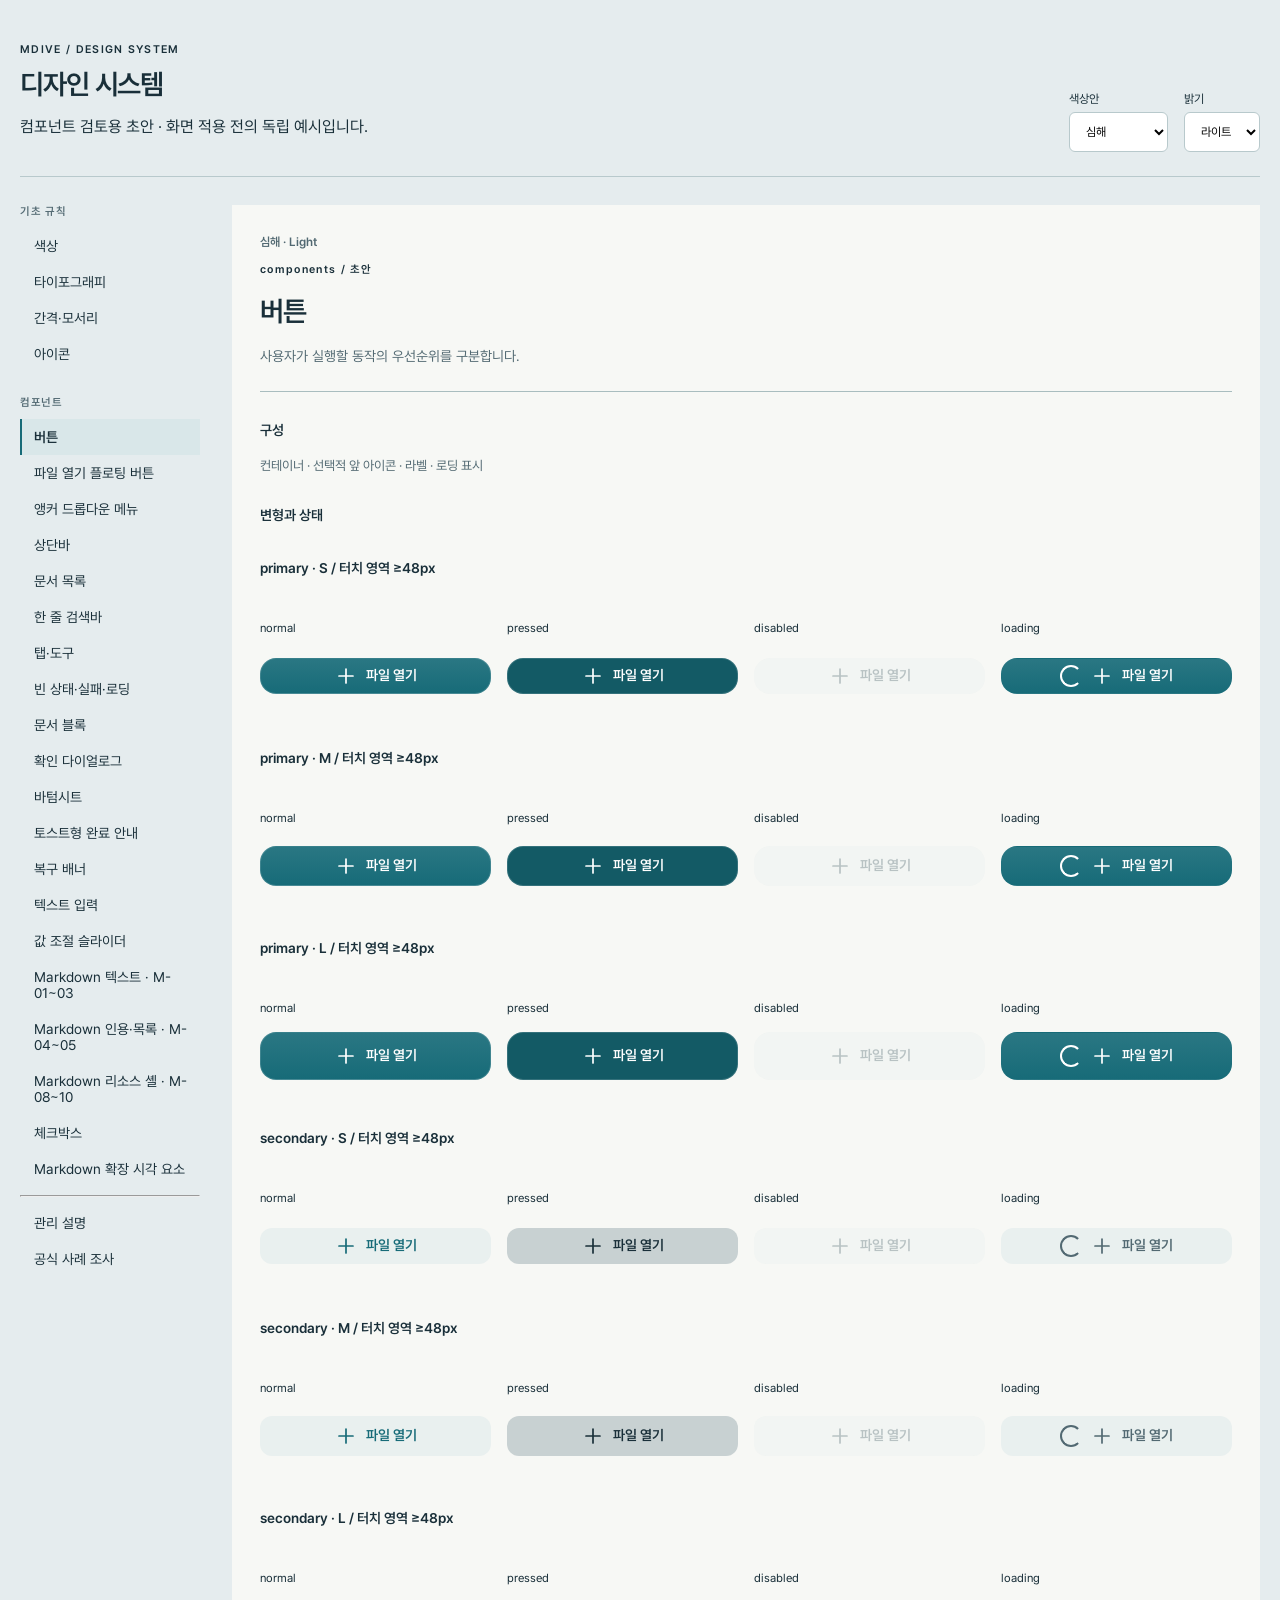
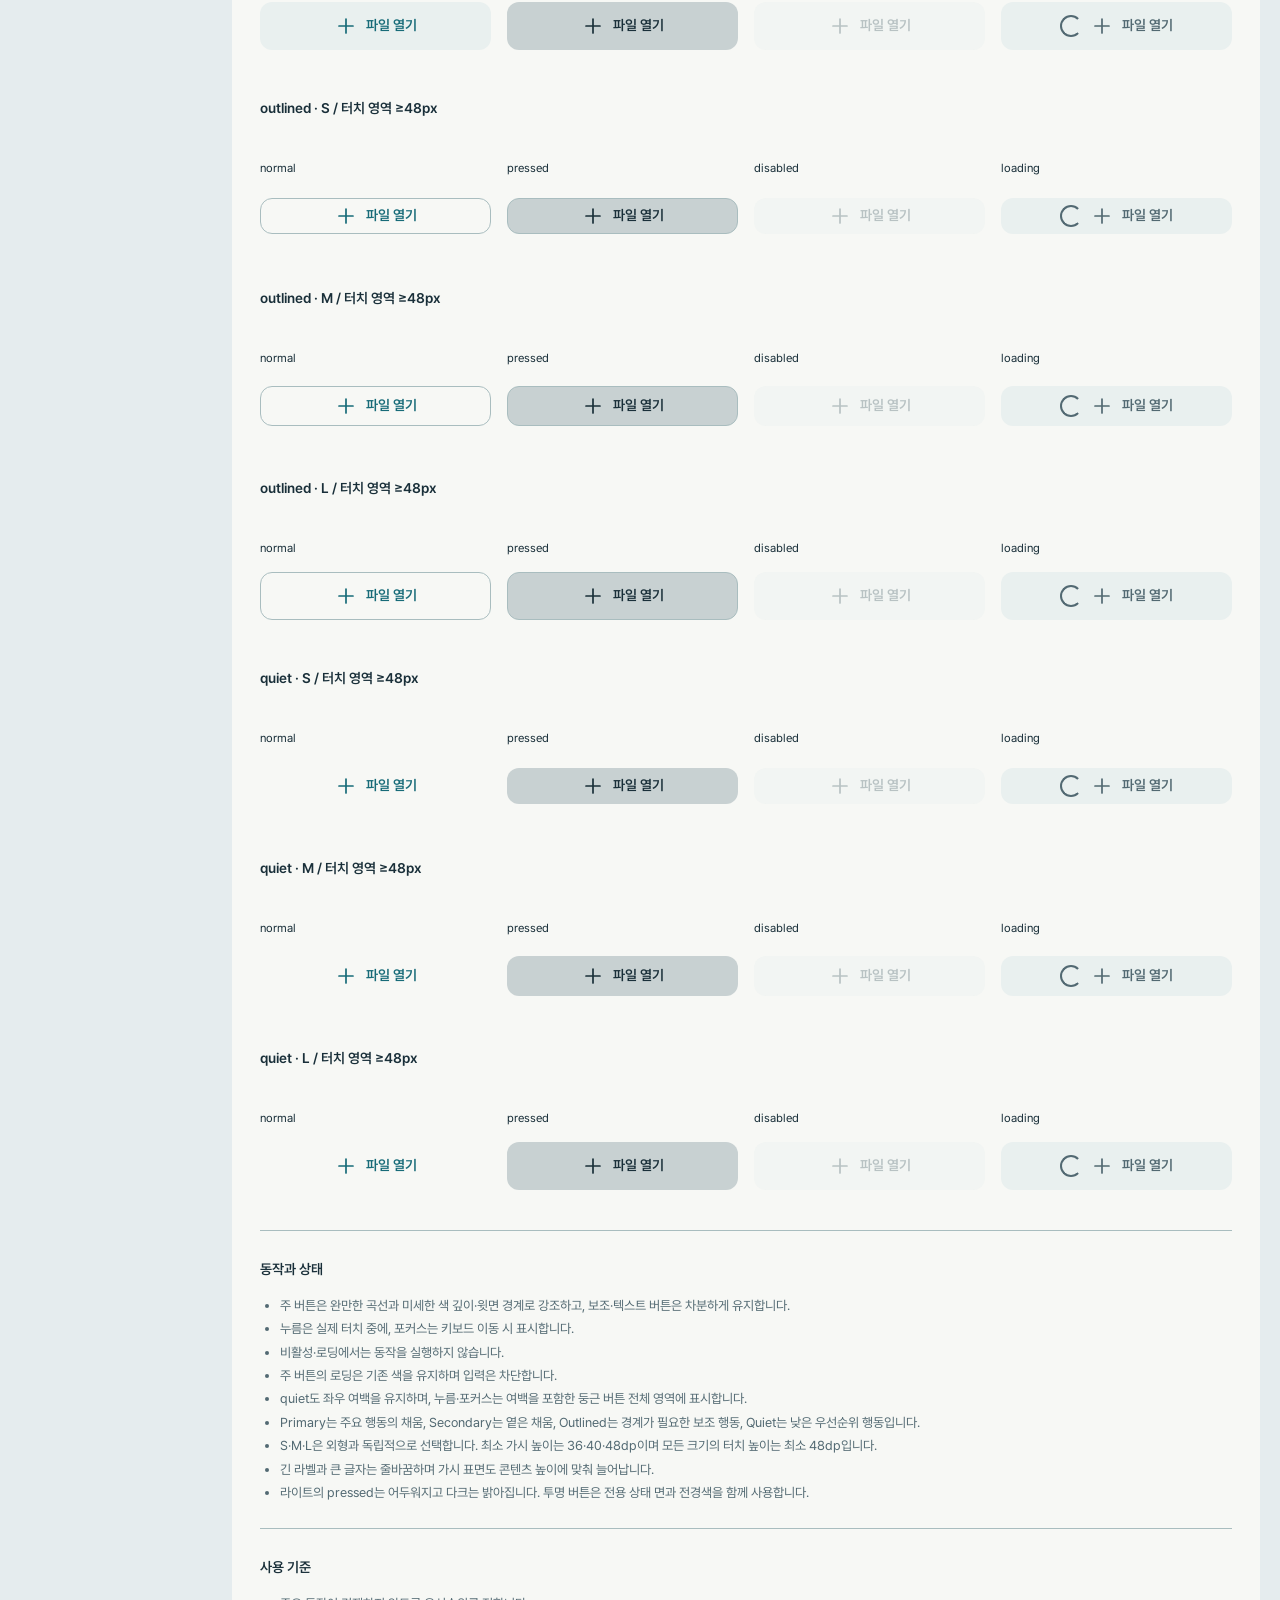
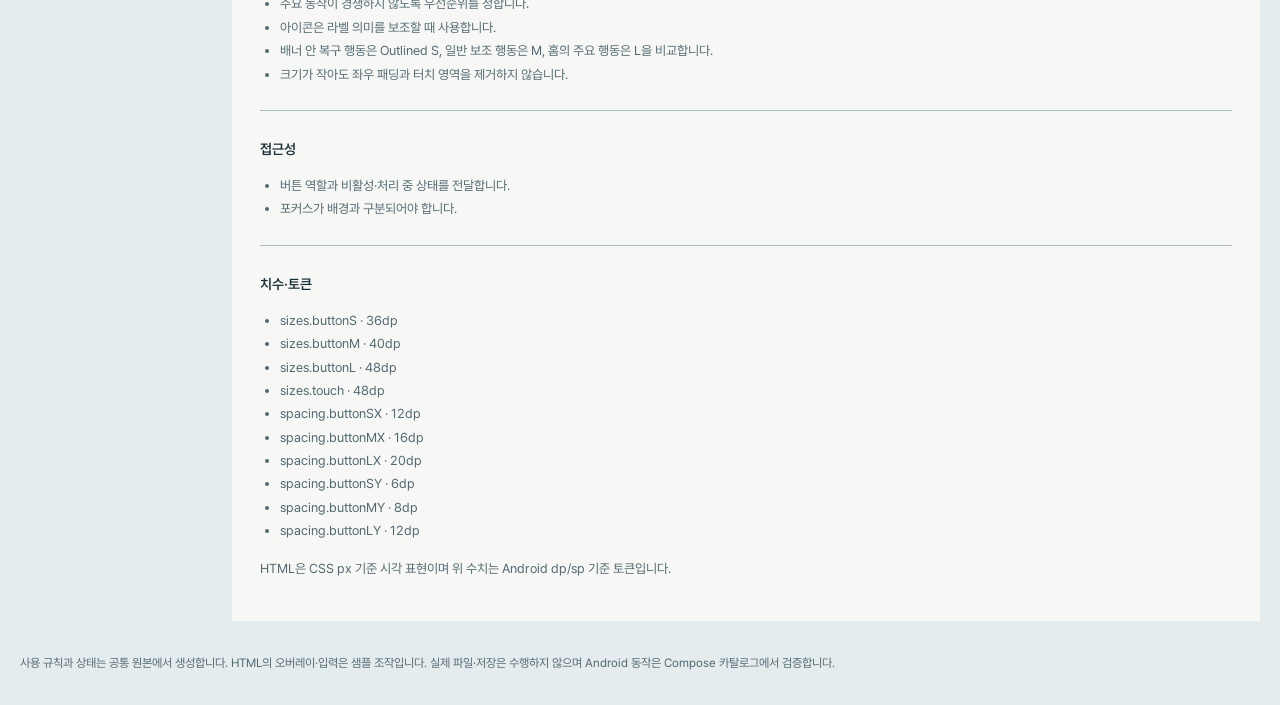
==== commit 9af22a1c: "feat(viewer): add S01 product hosts and design integration Connect Hilt, Navigation 3, lifecycle-awa" ====
--- a/design-system/generated/catalog.html
+++ b/design-system/generated/catalog.html
@@ -1,89 +1,89 @@
 <!doctype html>
-<html lang="ko"><meta charset="utf-8"><meta name="viewport" content="width=device-width, initial-scale=1"><title>MDive 디자인 시스템</title><link rel="stylesheet" href="tokens.css"><link rel="stylesheet" href="../components.css"><link rel="stylesheet" href="../catalog.css"><link rel="stylesheet" href="../feedback.css"><main><header class="site-head"><div><p class="eyebrow">MDIVE / DESIGN SYSTEM</p><h1>디자인 시스템</h1><p>컴포넌트 검토용 초안 · 화면 적용 전의 독립 예시입니다.</p></div><div class="review-controls"><label>색상안 <select id="palette"><option value="deepsea">심해</option><option value="blue">청량한 바다</option><option value="green">편안한 초록</option></select></label><label>밝기 <select id="mode"><option value="light">라이트</option><option value="dark">다크</option></select></label></div></header><div class="doc-shell"><nav aria-label="디자인 시스템 목차"><h2>기초 규칙</h2><a data-entry="colors" href="#deepsea-light-colors">색상</a><a data-entry="typography" href="#deepsea-light-typography">타이포그래피</a><a data-entry="layout" href="#deepsea-light-layout">간격·모서리</a><a data-entry="icons" href="#deepsea-light-icons">아이콘</a><h2>컴포넌트</h2><a data-entry="buttons" href="#deepsea-light-buttons">버튼</a><a data-entry="topbar" href="#deepsea-light-topbar">상단바</a><a data-entry="documents" href="#deepsea-light-documents">문서 목록</a><a data-entry="search" href="#deepsea-light-search">한 줄 검색바</a><a data-entry="navigation" href="#deepsea-light-navigation">탭·도구</a><a data-entry="feedback" href="#deepsea-light-feedback">빈 상태·실패·로딩</a><a data-entry="content" href="#deepsea-light-content">문서 블록</a><a data-entry="dialog" href="#deepsea-light-dialog">확인 다이얼로그</a><a data-entry="bottomsheet" href="#deepsea-light-bottomsheet">바텀시트</a><a data-entry="toast" href="#deepsea-light-toast">토스트형 완료 안내</a><a data-entry="banner" href="#deepsea-light-banner">복구 배너</a><a data-entry="textfield" href="#deepsea-light-textfield">텍스트 입력</a><a data-entry="slider" href="#deepsea-light-slider">값 조절 슬라이더</a><a data-entry="markdown-text" href="#deepsea-light-markdown-text">Markdown 텍스트 · M-01~03</a><a data-entry="markdown-containers" href="#deepsea-light-markdown-containers">Markdown 인용·목록 · M-04~05</a><a data-entry="markdown-resources" href="#deepsea-light-markdown-resources">Markdown 리소스 셸 · M-08~10</a><a data-entry="checkbox" href="#deepsea-light-checkbox">체크박스</a><a data-entry="markdown-extended" href="#deepsea-light-markdown-extended">Markdown 확장 시각 요소</a><hr><a href="../../docs/product/design-system.md">관리 설명</a><a href="../../docs/product/design-system-references.md">공식 사례 조사</a></nav><div class="themes"><div class="theme" data-palette="deepsea" data-theme="light"><h2>심해 · Light</h2><section data-entry="colors" id="deepsea-light-colors"><p class="eyebrow">foundations / 초안</p><h2>색상</h2><p class="purpose">의미에 따라 색을 사용하고 세 색상안의 라이트·다크를 비교합니다.</p><div class="guide"><h3>구성</h3><p>배경 · 텍스트 · 액션 · 경계 · 코드 · 오류</p></div><h3>변형과 상태</h3><div class="example" data-state="light"><p><small>light · 초안</small></p><span class="swatch" style="background:var(--background)">background</span><span class="swatch" style="background:var(--surface)">surface</span><span class="swatch" style="background:var(--surfaceVariant)">surfaceVariant</span><span class="swatch" style="background:var(--onBackground)">onBackground</span><span class="swatch" style="background:var(--onSurface)">onSurface</span><span class="swatch" style="background:var(--muted)">muted</span><span class="swatch" style="background:var(--primary)">primary</span><span class="swatch" style="background:var(--onPrimary)">onPrimary</span><span class="swatch" style="background:var(--outline)">outline</span><span class="swatch" style="background:var(--codeBackground)">codeBackground</span><span class="swatch" style="background:var(--codeText)">codeText</span><span class="swatch" style="background:var(--codeKeyword)">codeKeyword</span><span class="swatch" style="background:var(--codeString)">codeString</span><span class="swatch" style="background:var(--error)">error</span><span class="swatch" style="background:var(--buttonTop)">buttonTop</span><span class="swatch" style="background:var(--calloutInfo)">calloutInfo</span><span class="swatch" style="background:var(--calloutInfoBackground)">calloutInfoBackground</span><span class="swatch" style="background:var(--calloutSuccess)">calloutSuccess</span><span class="swatch" style="background:var(--calloutSuccessBackground)">calloutSuccessBackground</span><span class="swatch" style="background:var(--calloutImportant)">calloutImportant</span><span class="swatch" style="background:var(--calloutImportantBackground)">calloutImportantBackground</span><span class="swatch" style="background:var(--calloutWarning)">calloutWarning</span><span class="swatch" style="background:var(--calloutWarningBackground)">calloutWarningBackground</span><span class="swatch" style="background:var(--calloutDanger)">calloutDanger</span><span class="swatch" style="background:var(--calloutDangerBackground)">calloutDangerBackground</span><span class="swatch" style="background:var(--documentMarkBackground)">documentMarkBackground</span><span class="swatch" style="background:var(--documentMarkText)">documentMarkText</span><span class="swatch" style="background:var(--buttonPrimaryPressed)">buttonPrimaryPressed</span><span class="swatch" style="background:var(--buttonPrimaryPressedTop)">buttonPrimaryPressedTop</span><span class="swatch" style="background:var(--buttonNeutralPressed)">buttonNeutralPressed</span><span class="swatch" style="background:var(--buttonNeutralPressedForeground)">buttonNeutralPressedForeground</span><span class="swatch" style="background:var(--buttonCodePressed)">buttonCodePressed</span><span class="swatch" style="background:var(--buttonPressedPrimary)">buttonPressedPrimary</span><span class="swatch" style="background:var(--buttonPressedSurface)">buttonPressedSurface</span><span class="swatch" style="background:var(--buttonPressedText)">buttonPressedText</span><span class="swatch" style="background:var(--buttonPressedCode)">buttonPressedCode</span></div><div class="guide"><h3>동작과 상태</h3><ul><li>색상안과 밝기는 독립적으로 바꿉니다.</li></ul></div><div class="guide"><h3>사용 기준</h3><ul><li>컴포넌트에서는 역할 이름을 사용합니다.</li><li>성공·오류·선택을 색상만으로 전달하지 않습니다.</li></ul></div><div class="guide"><h3>접근성</h3><ul><li>텍스트 대비와 오류의 문구를 함께 확인합니다.</li></ul></div></section><section data-entry="typography" id="deepsea-light-typography"><p class="eyebrow">foundations / 초안</p><h2>타이포그래피</h2><p class="purpose">본문과 조작부는 Pretendard, 코드는 JetBrains Mono로 구분합니다.</p><div class="guide"><h3>구성</h3><p>역할 · 글꼴 · 크기 · 굵기 · 행간</p></div><h3>변형과 상태</h3><div class="example" data-state="title"><p><small>title · 초안</small></p><p class="type-spec">Pretendard · 28px · 600 · 행간 40.6px</p><p class="type-title">깊이 읽는 시간 · Markdown 0123456789</p></div><div class="example" data-state="section"><p><small>section · 초안</small></p><p class="type-spec">Pretendard · 18px · 600 · 행간 27.0px</p><p class="type-section">깊이 읽는 시간 · Markdown 0123456789</p></div><div class="example" data-state="uiTitle"><p><small>uiTitle · 초안</small></p><p class="type-spec">Pretendard · 16px · 600 · 행간 24.0px</p><p class="type-uiTitle">깊이 읽는 시간 · Markdown 0123456789</p></div><div class="example" data-state="body"><p><small>body · 초안</small></p><p class="type-spec">Pretendard · 18px · 400 · 행간 32.4px</p><p class="type-body">조용한 바닷속으로 천천히 내려가듯, 문장의 흐름을 따라 생각에 잠겨봅니다. 복잡한 개념도 작은 단위로 나누면 더 선명해집니다. Markdown 문서는 한글과 English, 숫자 0123456789가 함께 있어도 편안하게 읽혀야 합니다.</p></div><div class="example" data-state="bodySmall"><p><small>bodySmall · 초안</small></p><p class="type-spec">Pretendard · 16px · 400 · 행간 28.8px</p><p class="type-bodySmall">조용한 바닷속으로 천천히 내려가듯, 문장의 흐름을 따라 생각에 잠겨봅니다. 복잡한 개념도 작은 단위로 나누면 더 선명해집니다. Markdown 문서는 한글과 English, 숫자 0123456789가 함께 있어도 편안하게 읽혀야 합니다.</p></div><div class="example" data-state="ui"><p><small>ui · 초안</small></p><p class="type-spec">Pretendard · 14px · 400 · 행간 21.0px</p><p class="type-ui">깊이 읽는 시간 · Markdown 0123456789</p></div><div class="example" data-state="label"><p><small>label · 초안</small></p><p class="type-spec">Pretendard · 14px · 600 · 행간 21.0px</p><p class="type-label">깊이 읽는 시간 · Markdown 0123456789</p></div><div class="example" data-state="caption"><p><small>caption · 초안</small></p><p class="type-spec">Pretendard · 12px · 400 · 행간 18.0px</p><p class="type-caption">깊이 읽는 시간 · Markdown 0123456789</p></div><div class="example" data-state="code"><p><small>code · 초안</small></p><p class="type-spec">JetBrains Mono · 14px · 400 · 행간 23.1px</p><p class="type-code">fun dive(depth: Int) / 0 O 1 l I</p></div><div class="guide"><h3>동작과 상태</h3><ul><li>역할별 글꼴·크기·굵기·행간을 한 묶음으로 사용합니다.</li><li>수치는 기본 글자 배율의 sp 기준이며 시스템 글자 크기에 따라 확대됩니다.</li><li>본문 크기 조절 시 줄 간격도 같은 비율로 조정하는 정책을 유지합니다.</li></ul></div><div class="guide"><h3>사용 기준</h3><ul><li>제목·섹션·본문·UI·라벨·보조설명·코드는 역할 이름으로 선택합니다.</li><li>플랫폼 코드에서 임의 비율로 글자 크기를 파생하지 않습니다.</li><li>현재 수치는 검토용 초안이며 사용자 승인 후 조정합니다.</li></ul></div><div class="guide"><h3>접근성</h3><ul><li>긴 한글·영문 혼합 문장과 큰 글자에서 잘림을 확인합니다.</li></ul></div></section><section data-entry="layout" id="deepsea-light-layout"><p class="eyebrow">foundations / 초안</p><h2>간격·모서리</h2><p class="purpose">간격의 척도와 모서리의 역할을 공유합니다.</p><div class="guide"><h3>구성</h3><p>간격 척도 · 컨트롤 모서리 · 패널 모서리 · 코드 모서리</p></div><h3>변형과 상태</h3><div class="example" data-state="spacing"><p><small>spacing · 초안</small></p><div class="spacing-example"><code>xs</code><span style="display:inline-block;background:var(--primary);width:4px;height:8px"></span><small>4</small></div><div class="spacing-example"><code>sm</code><span style="display:inline-block;background:var(--primary);width:8px;height:8px"></span><small>8</small></div><div class="spacing-example"><code>md</code><span style="display:inline-block;background:var(--primary);width:16px;height:8px"></span><small>16</small></div><div class="spacing-example"><code>lg</code><span style="display:inline-block;background:var(--primary);width:24px;height:8px"></span><small>24</small></div><div class="spacing-example"><code>xl</code><span style="display:inline-block;background:var(--primary);width:32px;height:8px"></span><small>32</small></div><div class="spacing-example"><code>control</code><span style="display:inline-block;background:var(--primary);width:12px;height:8px"></span><small>12</small></div><div class="spacing-example"><code>page</code><span style="display:inline-block;background:var(--primary);width:20px;height:8px"></span><small>20</small></div><div class="spacing-example"><code>section</code><span style="display:inline-block;background:var(--primary);width:28px;height:8px"></span><small>28</small></div><div class="spacing-example"><code>searchInset</code><span style="display:inline-block;background:var(--primary);width:4px;height:8px"></span><small>4</small></div><div class="spacing-example"><code>buttonX</code><span style="display:inline-block;background:var(--primary);width:20px;height:8px"></span><small>20</small></div><div class="spacing-example"><code>documentBlock</code><span style="display:inline-block;background:var(--primary);width:16px;height:8px"></span><small>16</small></div><div class="spacing-example"><code>documentNested</code><span style="display:inline-block;background:var(--primary);width:8px;height:8px"></span><small>8</small></div><div class="spacing-example"><code>documentInset</code><span style="display:inline-block;background:var(--primary);width:16px;height:8px"></span><small>16</small></div><div class="spacing-example"><code>documentMarker</code><span style="display:inline-block;background:var(--primary);width:32px;height:8px"></span><small>32</small></div><div class="spacing-example"><code>tableCell</code><span style="display:inline-block;background:var(--primary);width:12px;height:8px"></span><small>12</small></div><div class="spacing-example"><code>quietButtonX</code><span style="display:inline-block;background:var(--primary);width:12px;height:8px"></span><small>12</small></div><div class="spacing-example"><code>buttonSX</code><span style="display:inline-block;background:var(--primary);width:12px;height:8px"></span><small>12</small></div><div class="spacing-example"><code>buttonMX</code><span style="display:inline-block;background:var(--primary);width:16px;height:8px"></span><small>16</small></div><div class="spacing-example"><code>buttonLX</code><span style="display:inline-block;background:var(--primary);width:20px;height:8px"></span><small>20</small></div><div class="spacing-example"><code>buttonSY</code><span style="display:inline-block;background:var(--primary);width:6px;height:8px"></span><small>6</small></div><div class="spacing-example"><code>buttonMY</code><span style="display:inline-block;background:var(--primary);width:8px;height:8px"></span><small>8</small></div><div class="spacing-example"><code>buttonLY</code><span style="display:inline-block;background:var(--primary);width:12px;height:8px"></span><small>12</small></div><div class="spacing-example"><code>sheetHandleY</code><span style="display:inline-block;background:var(--primary);width:6px;height:8px"></span><small>6</small></div></div><div class="example" data-state="radius"><p><small>radius · 초안</small></p><div class="radius-example" style="border-radius:8px"><code>sm</code><small>8</small></div><div class="radius-example" style="border-radius:12px"><code>md</code><small>12</small></div><div class="radius-example" style="border-radius:16px"><code>lg</code><small>16</small></div><div class="radius-example" style="border-radius:12px"><code>control</code><small>12</small></div><div class="radius-example" style="border-radius:14px"><code>panel</code><small>14</small></div><div class="radius-example" style="border-radius:10px"><code>code</code><small>10</small></div><div class="radius-example" style="border-radius:14px"><code>input</code><small>14</small></div><div class="radius-example" style="border-radius:16px"><code>primaryButton</code><small>16</small></div><div class="radius-example" style="border-radius:6px"><code>checkbox</code><small>6</small></div></div><div class="guide"><h3>동작과 상태</h3><ul><li>공통 값은 tokens.json에서 변경합니다.</li></ul></div><div class="guide"><h3>사용 기준</h3><ul><li>화면별 임의 수치보다 공통 척도를 우선합니다.</li></ul></div><div class="guide"><h3>접근성</h3><ul><li>시각 크기와 터치 영역을 구분합니다.</li></ul></div></section><section data-entry="icons" id="deepsea-light-icons"><p class="eyebrow">foundations / 초안</p><h2>아이콘</h2><p class="purpose">같은 좌표계와 선 굵기로 조작의 목적을 표현합니다.</p><div class="guide"><h3>구성</h3><p>MDive 대표 심볼 · 공통 경로 · 선 굵기 · 시각 크기 · 터치 영역</p></div><h3>변형과 상태</h3><div class="example" data-state="brand"><p><small>brand · 초안</small></p><p>MDive · 대표 심볼</p><div class="brand-original" data-palette="deepsea" data-theme="dark"><svg xmlns="http://www.w3.org/2000/svg" viewBox="198 300 900 680" width="96" height="72" role="img" aria-label="MDive md diving mark">
-  <path d="M0 0 C0.8 0 1.59 0 2.41 0 C40.58 0.12 69.98 12.71 97.12 39.75 C98.31 40.96 99.5 42.16 100.69 43.38 C101.69 44.38 102.69 45.38 103.69 46.38 C104.44 45.54 105.19 44.71 105.96 43.85 C127.37 20.21 149.96 9.16 180.69 1.38 C181.06 1.28 181.06 1.28 182.97 0.79 C186.89 0.19 190.76 0.21 194.72 0.21 C195.6 0.2 196.47 0.2 197.37 0.2 C199.22 0.19 201.07 0.19 202.92 0.19 C205.72 0.19 208.51 0.17 211.3 0.15 C220.62 0.12 229.56 0.27 238.69 2.38 C239.53 2.56 240.37 2.75 241.23 2.94 C243.63 3.51 246 4.11 248.38 4.75 C249.2 4.97 250.03 5.19 250.88 5.42 C256.44 6.95 261.58 8.68 266.69 11.38 C267.78 11.9 268.87 12.43 269.99 12.98 C302.68 29.22 324.41 56.91 336.15 91.03 C338.31 97.65 339.77 103.98 340.43 110.93 C340.69 113.38 340.69 113.38 341.69 115.38 C343.3 126.84 342.88 138.64 343.02 150.18 C343.23 166.87 343.48 183.51 345.12 200.12 C345.19 200.75 345.19 200.75 345.5 203.9 C346.1 209.46 346.89 214.89 348.2 220.34 C348.68 222.35 349.09 224.37 349.48 226.41 C352.46 241.16 358.27 254.3 368.69 265.38 C369.28 266.01 369.87 266.64 370.48 267.29 C383.39 279.76 401.68 283.99 419.05 283.89 C421.37 283.88 423.69 283.89 426.02 283.91 C430.97 283.94 435.92 283.94 440.88 283.94 C497.6 283.96 497.6 283.96 519.38 290.88 C520.38 291.17 521.38 291.47 522.42 291.77 C526.62 293.02 530.75 294.39 534.86 295.93 C535.58 296.2 536.3 296.47 537.04 296.75 C537.58 296.96 538.13 297.16 538.69 297.38 C538.68 296.61 538.68 295.85 538.68 295.07 C538.59 276.49 538.52 257.9 538.48 239.32 C538.46 230.34 538.43 221.35 538.39 212.37 C538.35 204.53 538.32 196.7 538.31 188.86 C538.31 184.71 538.29 180.57 538.26 176.42 C538.24 172.51 538.23 168.6 538.24 164.69 C538.23 163.27 538.23 161.84 538.21 160.41 C538.04 143.47 543.24 130.91 554.88 118.62 C567.3 106.73 582.8 100.91 599.93 101.1 C616.68 102.32 632.37 108.61 643.69 121.38 C652.68 133.66 656.31 144.76 656.17 159.99 C656.17 161.44 656.17 162.89 656.18 164.34 C656.19 168.31 656.17 172.28 656.15 176.24 C656.13 180.53 656.14 184.82 656.14 189.1 C656.15 196.52 656.13 203.94 656.11 211.36 C656.08 222.08 656.07 232.81 656.06 243.53 C656.05 260.94 656.03 278.34 655.99 295.74 C655.95 312.64 655.92 329.54 655.91 346.44 C655.91 347.49 655.91 348.53 655.9 349.6 C655.9 354.83 655.89 360.06 655.89 365.29 C655.85 408.65 655.78 452.01 655.69 495.38 C654.9 494.59 654.12 493.81 653.31 493 C643.12 482.81 631.82 474.27 616.74 474.04 C598.24 474.21 585.76 479.98 569.63 488.79 C565.37 491.09 561.04 493.24 556.69 495.38 C554.48 492.07 554.48 491.6 554.94 487.88 C555.04 486.98 555.15 486.08 555.26 485.16 C555.67 482.52 556.19 479.93 556.75 477.31 C560.86 455.17 555.88 431.8 543.81 412.94 C539.85 407.36 535.48 402.25 530.69 397.38 C530.34 397.03 530.34 397.03 528.61 395.26 C522.38 389.33 515.24 385.34 507.69 381.38 C506.79 380.89 505.9 380.4 504.98 379.9 C484.39 369.55 457.34 368.96 435.68 375.96 C434.34 376.43 433.01 376.9 431.69 377.38 C431.14 377.57 431.14 377.57 428.36 378.54 C402.97 388.32 384.36 406.4 372.44 430.75 C371.49 432.94 370.57 435.15 369.69 437.38 C369.27 438.41 368.86 439.44 368.43 440.51 C362.95 457.03 365.02 476.3 366.69 493.38 C352.21 494.21 339.7 488.35 328.69 479.38 C328.04 478.9 327.4 478.42 326.73 477.93 C313.67 467.67 305.93 449.43 303.69 433.38 C301.47 405.91 311.57 380.52 328.69 359.38 C332.86 354.56 337.18 349.88 341.69 345.38 C338.07 344.3 334.47 343.3 330.78 342.52 C303.61 336.75 282.33 321.33 266.69 298.38 C251.46 274.61 241.46 249.32 237.69 221.38 C237.52 220.29 237.34 219.21 237.17 218.09 C236.43 212.1 236.5 206.06 236.46 200.03 C236.44 197.78 236.42 195.52 236.39 193.27 C236.32 186.88 236.26 180.49 236.21 174.09 C236.18 170.17 236.14 166.24 236.09 162.32 C236.07 160.83 236.06 159.35 236.05 157.86 C235.97 143.6 234.32 130.01 223.69 119.38 C220.82 117.13 217.84 115.21 214.69 113.38 C213.99 112.96 213.3 112.54 212.58 112.11 C203.06 107.34 189.15 107.84 179 110.5 C168.1 114.58 158.69 123.28 153.54 133.69 C150.43 141.53 150.13 148.79 150.19 157.14 C150.19 158.6 150.18 160.05 150.17 161.5 C150.16 164.61 150.16 167.72 150.17 170.83 C150.19 175.75 150.17 180.67 150.16 185.59 C150.12 195.16 150.12 204.72 150.12 214.28 C150.13 226.45 150.12 238.62 150.08 250.8 C150.06 255.68 150.06 260.57 150.07 265.45 C150.08 268.5 150.07 271.54 150.06 274.59 C150.06 275.99 150.06 277.4 150.07 278.8 C150.16 294.69 145.72 307.76 134.68 319.57 C122.09 330.99 108.1 334.13 91.67 333.75 C76.16 332.91 64.22 325.83 53.91 314.41 C47.57 306.54 43.57 297.35 43.56 287.25 C43.55 286.62 43.55 286.62 43.54 283.44 C43.54 282.05 43.55 280.66 43.55 279.27 C43.54 277.8 43.54 276.33 43.54 274.86 C43.53 271.7 43.52 268.54 43.52 265.38 C43.51 260.38 43.5 255.37 43.48 250.36 C43.47 248.65 43.46 246.93 43.46 245.21 C43.46 244.36 43.45 243.5 43.45 242.61 C43.41 230.96 43.37 219.3 43.36 207.65 C43.35 199.79 43.33 191.92 43.29 184.06 C43.27 179.9 43.26 175.75 43.27 171.59 C43.27 167.67 43.26 163.76 43.23 159.84 C43.22 158.41 43.22 156.98 43.23 155.55 C43.29 141.92 40.95 129.81 31.69 119.38 C29.2 116.98 26.66 115.12 23.69 113.38 C23 112.96 22.3 112.55 21.59 112.12 C12.69 107.73 0.09 107.72 -9.38 110.5 C-20.82 115.3 -27.44 122.64 -32.33 133.82 C-34 138.16 -34.44 141.78 -34.45 146.44 C-34.46 147.68 -34.46 148.93 -34.47 150.21 C-34.47 151.58 -34.47 152.96 -34.47 154.33 C-34.47 155.78 -34.48 157.23 -34.49 158.68 C-34.5 161.81 -34.51 164.93 -34.51 168.06 C-34.52 173 -34.54 177.95 -34.56 182.9 C-34.63 196.97 -34.68 211.04 -34.71 225.11 C-34.73 232.88 -34.76 240.65 -34.8 248.42 C-34.82 252.52 -34.84 256.63 -34.84 260.74 C-34.84 264.61 -34.86 268.48 -34.89 272.35 C-34.89 273.76 -34.89 275.18 -34.89 276.59 C-34.86 292.78 -38.67 306.82 -50.12 318.81 C-62.49 330.25 -76.98 334.26 -93.56 333.75 C-103.91 332.71 -111.95 328.34 -120.31 322.38 C-121.36 321.63 -122.42 320.89 -123.5 320.12 C-135.48 308.41 -141.26 293.78 -141.57 277.21 C-141.6 274.41 -141.59 271.61 -141.59 268.81 C-141.59 267.25 -141.6 265.7 -141.6 264.15 C-141.62 259.96 -141.62 255.77 -141.61 251.58 C-141.61 248.07 -141.62 244.55 -141.62 241.04 C-141.63 232.74 -141.63 224.44 -141.63 216.14 C-141.62 207.62 -141.63 199.09 -141.66 190.57 C-141.67 183.22 -141.68 175.87 -141.68 168.52 C-141.67 164.14 -141.68 159.77 -141.69 155.39 C-141.7 151.27 -141.7 147.15 -141.69 143.03 C-141.69 141.53 -141.69 140.03 -141.7 138.53 C-141.88 102.43 -127.26 68.21 -102.31 42.34 C-97.95 37.95 -93.25 34.09 -88.31 30.38 C-87.78 29.97 -87.26 29.57 -86.71 29.15 C-73.91 19.43 -60.7 12.21 -45.31 7.38 C-44.62 7.16 -43.93 6.94 -43.22 6.71 C-41.03 6.03 -38.83 5.35 -36.62 4.69 C-35.96 4.48 -35.3 4.28 -34.61 4.07 C-23.11 0.7 -11.92 -0.03 0 0 Z " transform="translate(349.3125,314.625)" fill="#DCE8EA" fill-rule="evenodd" />
-  <path d="M0 0 C3.39 1.91 6.1 3.91 8.88 6.62 C22.12 18.57 38.01 24.62 55.37 27.66 C55.79 27.73 55.79 27.73 57.89 28.11 C58.63 28.23 59.38 28.36 60.14 28.49 C62 29 62 29 64 31 C63.38 31.58 62.77 32.17 62.13 32.77 C41.79 52.45 26.69 78.89 25.6 107.65 C25.31 126.4 31.63 144.59 43.95 158.89 C56.25 171.5 70.9 176.96 88 179 C88.33 177.68 88.66 176.36 89 175 C89.66 175 90.32 175 91 175 C92.19 173.57 92.19 173.57 93.56 171.56 C102.11 159.95 113.68 150.61 128.04 147.41 C141.78 145.52 154.43 146.89 166 155.31 C172.15 160.59 176.33 166.01 178 174 C177.61 174.04 177.61 174.04 175.66 174.23 C168.35 175.15 163.14 176.56 158 182 C152.51 189.4 152.3 197.06 153 206 C154.96 215.22 161.03 222.52 168.64 227.86 C183.98 236.74 199.39 236.44 216.14 232.34 C230.86 228.38 243.47 221.08 254 210 C254.52 209.54 255.04 209.07 255.57 208.59 C265.15 199.81 270.31 187.86 275 176 C276.32 177.32 277.64 178.64 279 180 C279.8 179.57 280.6 179.13 281.43 178.69 C284.44 177.06 287.45 175.43 290.47 173.81 C291.77 173.11 293.06 172.41 294.36 171.71 C311.49 162.44 327.5 155.81 347.37 159.65 C359.5 163.33 368.09 170.29 376 180 C376.04 179.24 376.07 178.48 376.11 177.7 C376.15 177.2 376.15 177.2 376.31 174.69 C376.37 173.7 376.43 172.72 376.49 171.7 C377.07 168.65 377.69 167.96 380 166 C380.91 164.76 381.81 163.51 382.69 162.25 C389.48 153.18 398.26 147.58 409 144 C422.54 142.62 433.53 144.21 444.81 152.19 C452.05 158.23 458.12 166.75 459.28 176.29 C459.48 181.25 458.82 184.77 456 189 C452.46 192.53 448.48 192.64 443.75 193.19 C429.59 195.19 418.03 202.08 407 211 C406.27 211.59 405.55 212.17 404.8 212.78 C397.31 219.08 391.3 226.77 385.12 234.31 C384.51 235.06 383.9 235.8 383.27 236.57 C380.67 239.73 378.08 242.9 375.52 246.09 C361.02 264.1 344.7 279.41 326 293 C325.71 293.22 325.71 293.22 324.22 294.31 C315.75 300.51 306.66 305.46 297.38 310.31 C296.25 310.9 295.13 311.49 293.98 312.09 C287.39 315.47 280.77 318.39 273.83 320.95 C271.3 321.89 268.84 322.91 266.38 324 C255.56 328.33 243.85 330.68 232.5 333.19 C231.83 333.34 231.15 333.5 230.46 333.66 C215.22 336.89 199.59 337.37 184.06 337.31 C183.19 337.31 182.33 337.31 181.43 337.31 C147.25 337.25 147.25 337.25 143 333 C141.67 332.72 140.34 332.48 139 332.25 C110.8 326.71 84.51 313.69 62 296 C61.48 295.6 61.48 295.6 58.87 293.55 C53.59 289.32 48.67 284.9 44 280 C43.17 279.17 42.35 278.35 41.5 277.5 C40.67 276.67 39.85 275.85 39 275 C38.5 274.54 38 274.07 37.49 273.59 C8.56 246.08 -8.14 203.86 -13 165 C-13.1 164.23 -13.2 163.47 -13.3 162.68 C-15.85 140.47 -14.47 118.63 -9 97 C-8.65 95.51 -8.3 94.03 -7.95 92.54 C-6.7 87.26 -5.31 82.04 -3.78 76.84 C3.8 50.99 6.93 26.31 0 0 Z " transform="translate(628,629)" fill="#80CAD4" fill-rule="evenodd" />
-  <path d="M0 0 C0.33 0 0.66 0 1 0 C1 109.23 1 218.46 1 331 C0.67 331 0.34 331 0 331 C0 221.77 0 112.54 0 0 Z " transform="translate(1005,467)" fill="#80CAD4" fill-rule="evenodd" />
-</svg></div><p>대표 심볼은 앱 정체성에, 동작 아이콘은 조작에 사용합니다.</p></div><div class="example" data-state="normal"><p><small>normal · 초안</small></p><div class="icon-grid"><div><svg class="icon" viewBox="0 0 24 24" aria-hidden="true"><path d="M19 12H5 M11 6L5 12L11 18"/></svg><small>back</small></div><div><svg class="icon" viewBox="0 0 24 24" aria-hidden="true"><path d="M17 10.5C17 14.1 14.1 17 10.5 17C6.9 17 4 14.1 4 10.5C4 6.9 6.9 4 10.5 4C14.1 4 17 6.9 17 10.5 M15 15L21 21"/></svg><small>search</small></div><div><svg class="icon" viewBox="0 0 24 24" aria-hidden="true"><path d="M6 14L12 8L18 14"/></svg><small>up</small></div><div><svg class="icon" viewBox="0 0 24 24" aria-hidden="true"><path d="M6 10L12 16L18 10"/></svg><small>down</small></div><div><svg class="icon" viewBox="0 0 24 24" aria-hidden="true"><path d="M12 3L14.8 8.7L21 9.6L16.5 14L17.6 20.2L12 17.3L6.4 20.2L7.5 14L3 9.6L9.2 8.7Z"/></svg><small>star</small></div><div><svg class="icon" viewBox="0 0 24 24" aria-hidden="true"><path d="M6 4H18V21L12 17L6 21Z"/></svg><small>bookmark</small></div><div><svg class="icon" viewBox="0 0 24 24" aria-hidden="true"><path d="M9 6H21 M9 12H21 M9 18H17 M3 6H4 M3 12H4 M3 18H4"/></svg><small>toc</small></div><div><svg class="icon" viewBox="0 0 24 24" aria-hidden="true"><path d="M12 5V19 M5 12H19"/></svg><small>plus</small></div><div><svg class="icon" viewBox="0 0 24 24" aria-hidden="true"><path d="M6 6L18 18 M18 6L6 18"/></svg><small>close</small></div><div><svg class="icon" viewBox="0 0 24 24" aria-hidden="true"><path d="M14 3H5V21H19V8L14 3Z M14 3V8H19 M8 12H16 M8 16H14"/></svg><small>file</small></div><div><svg class="icon" viewBox="0 0 24 24" aria-hidden="true"><path d="M8 8H20V21H8Z M16 4V3H4V16H5"/></svg><small>copy</small></div><div><svg class="icon" viewBox="0 0 24 24" aria-hidden="true"><path d="M4 7H20 M4 17H20 M9 4V10 M15 14V20"/></svg><small>settings</small></div><div><svg class="icon" viewBox="0 0 24 24" aria-hidden="true"><path d="M16 12C16 14.2 14.2 16 12 16C9.8 16 8 14.2 8 12C8 9.8 9.8 8 12 8C14.2 8 16 9.8 16 12 M12 2V4 M12 20V22 M2 12H4 M20 12H22 M5 5L6.5 6.5 M17.5 17.5L19 19 M5 19L6.5 17.5 M17.5 6.5L19 5"/></svg><small>sun</small></div><div><svg class="icon" viewBox="0 0 24 24" aria-hidden="true"><path d="M20 15C17 21 8 22 4.5 15.5C1 9 6 3 11 3C8 8 13 17 20 15Z"/></svg><small>moon</small></div><div><svg class="icon" viewBox="0 0 24 24" aria-hidden="true"><path d="M5 12L10 17L20 7"/></svg><small>check</small></div><div><svg class="icon" viewBox="0 0 24 24" aria-hidden="true"><path d="M9 6L15 12L9 18"/></svg><small>chevron</small></div><div><svg class="icon" viewBox="0 0 24 24" aria-hidden="true"><path d="M12 3L22 21H2L12 3Z M12 9V14 M12 17H12.01"/></svg><small>warning</small></div></div></div><div class="guide"><h3>동작과 상태</h3><ul><li>벡터 경로는 icons.json에서 양쪽 환경으로 생성합니다.</li><li>대표 심볼의 원본은 승인한 mdive-mark.svg이며 런처와 UI용 벡터는 같은 원본에서 생성합니다.</li></ul></div><div class="guide"><h3>사용 기준</h3><ul><li>텍스트 기호를 아이콘 대용으로 섞지 않습니다.</li><li>대표 심볼은 화면·앱 정체성에 사용하고 뒤로·검색 등 동작 아이콘과 구분합니다.</li></ul></div><div class="guide"><h3>접근성</h3><ul><li>아이콘 단독 동작에는 읽을 수 있는 이름을 제공합니다.</li><li>설명과 중복되는 장식 아이콘은 중복 낭독하지 않습니다.</li></ul></div></section><section data-entry="buttons" id="deepsea-light-buttons"><p class="eyebrow">components / 초안</p><h2>버튼</h2><p class="purpose">사용자가 실행할 동작의 우선순위를 구분합니다.</p><div class="guide"><h3>구성</h3><p>컨테이너 · 선택적 앞 아이콘 · 라벨 · 로딩 표시</p></div><h3>변형과 상태</h3><h4>primary · S / 터치 영역 ≥48px</h4><div class="state-matrix"><div class="example" data-state="normal" data-size="s"><p><small>normal</small></p><button type="button" class="button  size-s"><svg class="icon" viewBox="0 0 24 24" aria-hidden="true"><path d="M12 5V19 M5 12H19"/></svg>파일 열기</button></div><div class="example" data-state="pressed" data-size="s"><p><small>pressed</small></p><button type="button" class="button  size-s pressed"><svg class="icon" viewBox="0 0 24 24" aria-hidden="true"><path d="M12 5V19 M5 12H19"/></svg>파일 열기</button></div><div class="example" data-state="disabled" data-size="s"><p><small>disabled</small></p><button type="button" class="button  size-s" disabled><svg class="icon" viewBox="0 0 24 24" aria-hidden="true"><path d="M12 5V19 M5 12H19"/></svg>파일 열기</button></div><div class="example" data-state="loading" data-size="s"><p><small>loading</small></p><button type="button" class="button  size-s loading" disabled><svg class="icon" viewBox="0 0 24 24" aria-hidden="true"><path d="M12 5V19 M5 12H19"/></svg>파일 열기</button></div></div><h4>primary · M / 터치 영역 ≥48px</h4><div class="state-matrix"><div class="example" data-state="normal" data-size="m"><p><small>normal</small></p><button type="button" class="button  size-m"><svg class="icon" viewBox="0 0 24 24" aria-hidden="true"><path d="M12 5V19 M5 12H19"/></svg>파일 열기</button></div><div class="example" data-state="pressed" data-size="m"><p><small>pressed</small></p><button type="button" class="button  size-m pressed"><svg class="icon" viewBox="0 0 24 24" aria-hidden="true"><path d="M12 5V19 M5 12H19"/></svg>파일 열기</button></div><div class="example" data-state="disabled" data-size="m"><p><small>disabled</small></p><button type="button" class="button  size-m" disabled><svg class="icon" viewBox="0 0 24 24" aria-hidden="true"><path d="M12 5V19 M5 12H19"/></svg>파일 열기</button></div><div class="example" data-state="loading" data-size="m"><p><small>loading</small></p><button type="button" class="button  size-m loading" disabled><svg class="icon" viewBox="0 0 24 24" aria-hidden="true"><path d="M12 5V19 M5 12H19"/></svg>파일 열기</button></div></div><h4>primary · L / 터치 영역 ≥48px</h4><div class="state-matrix"><div class="example" data-state="normal" data-size="l"><p><small>normal</small></p><button type="button" class="button  size-l"><svg class="icon" viewBox="0 0 24 24" aria-hidden="true"><path d="M12 5V19 M5 12H19"/></svg>파일 열기</button></div><div class="example" data-state="pressed" data-size="l"><p><small>pressed</small></p><button type="button" class="button  size-l pressed"><svg class="icon" viewBox="0 0 24 24" aria-hidden="true"><path d="M12 5V19 M5 12H19"/></svg>파일 열기</button></div><div class="example" data-state="disabled" data-size="l"><p><small>disabled</small></p><button type="button" class="button  size-l" disabled><svg class="icon" viewBox="0 0 24 24" aria-hidden="true"><path d="M12 5V19 M5 12H19"/></svg>파일 열기</button></div><div class="example" data-state="loading" data-size="l"><p><small>loading</small></p><button type="button" class="button  size-l loading" disabled><svg class="icon" viewBox="0 0 24 24" aria-hidden="true"><path d="M12 5V19 M5 12H19"/></svg>파일 열기</button></div></div><h4>secondary · S / 터치 영역 ≥48px</h4><div class="state-matrix"><div class="example" data-state="normal" data-size="s"><p><small>normal</small></p><button type="button" class="button secondary size-s"><svg class="icon" viewBox="0 0 24 24" aria-hidden="true"><path d="M12 5V19 M5 12H19"/></svg>파일 열기</button></div><div class="example" data-state="pressed" data-size="s"><p><small>pressed</small></p><button type="button" class="button secondary size-s pressed"><svg class="icon" viewBox="0 0 24 24" aria-hidden="true"><path d="M12 5V19 M5 12H19"/></svg>파일 열기</button></div><div class="example" data-state="disabled" data-size="s"><p><small>disabled</small></p><button type="button" class="button secondary size-s" disabled><svg class="icon" viewBox="0 0 24 24" aria-hidden="true"><path d="M12 5V19 M5 12H19"/></svg>파일 열기</button></div><div class="example" data-state="loading" data-size="s"><p><small>loading</small></p><button type="button" class="button secondary size-s loading" disabled><svg class="icon" viewBox="0 0 24 24" aria-hidden="true"><path d="M12 5V19 M5 12H19"/></svg>파일 열기</button></div></div><h4>secondary · M / 터치 영역 ≥48px</h4><div class="state-matrix"><div class="example" data-state="normal" data-size="m"><p><small>normal</small></p><button type="button" class="button secondary size-m"><svg class="icon" viewBox="0 0 24 24" aria-hidden="true"><path d="M12 5V19 M5 12H19"/></svg>파일 열기</button></div><div class="example" data-state="pressed" data-size="m"><p><small>pressed</small></p><button type="button" class="button secondary size-m pressed"><svg class="icon" viewBox="0 0 24 24" aria-hidden="true"><path d="M12 5V19 M5 12H19"/></svg>파일 열기</button></div><div class="example" data-state="disabled" data-size="m"><p><small>disabled</small></p><button type="button" class="button secondary size-m" disabled><svg class="icon" viewBox="0 0 24 24" aria-hidden="true"><path d="M12 5V19 M5 12H19"/></svg>파일 열기</button></div><div class="example" data-state="loading" data-size="m"><p><small>loading</small></p><button type="button" class="button secondary size-m loading" disabled><svg class="icon" viewBox="0 0 24 24" aria-hidden="true"><path d="M12 5V19 M5 12H19"/></svg>파일 열기</button></div></div><h4>secondary · L / 터치 영역 ≥48px</h4><div class="state-matrix"><div class="example" data-state="normal" data-size="l"><p><small>normal</small></p><button type="button" class="button secondary size-l"><svg class="icon" viewBox="0 0 24 24" aria-hidden="true"><path d="M12 5V19 M5 12H19"/></svg>파일 열기</button></div><div class="example" data-state="pressed" data-size="l"><p><small>pressed</small></p><button type="button" class="button secondary size-l pressed"><svg class="icon" viewBox="0 0 24 24" aria-hidden="true"><path d="M12 5V19 M5 12H19"/></svg>파일 열기</button></div><div class="example" data-state="disabled" data-size="l"><p><small>disabled</small></p><button type="button" class="button secondary size-l" disabled><svg class="icon" viewBox="0 0 24 24" aria-hidden="true"><path d="M12 5V19 M5 12H19"/></svg>파일 열기</button></div><div class="example" data-state="loading" data-size="l"><p><small>loading</small></p><button type="button" class="button secondary size-l loading" disabled><svg class="icon" viewBox="0 0 24 24" aria-hidden="true"><path d="M12 5V19 M5 12H19"/></svg>파일 열기</button></div></div><h4>outlined · S / 터치 영역 ≥48px</h4><div class="state-matrix"><div class="example" data-state="normal" data-size="s"><p><small>normal</small></p><button type="button" class="button outlined size-s"><svg class="icon" viewBox="0 0 24 24" aria-hidden="true"><path d="M12 5V19 M5 12H19"/></svg>파일 열기</button></div><div class="example" data-state="pressed" data-size="s"><p><small>pressed</small></p><button type="button" class="button outlined size-s pressed"><svg class="icon" viewBox="0 0 24 24" aria-hidden="true"><path d="M12 5V19 M5 12H19"/></svg>파일 열기</button></div><div class="example" data-state="disabled" data-size="s"><p><small>disabled</small></p><button type="button" class="button outlined size-s" disabled><svg class="icon" viewBox="0 0 24 24" aria-hidden="true"><path d="M12 5V19 M5 12H19"/></svg>파일 열기</button></div><div class="example" data-state="loading" data-size="s"><p><small>loading</small></p><button type="button" class="button outlined size-s loading" disabled><svg class="icon" viewBox="0 0 24 24" aria-hidden="true"><path d="M12 5V19 M5 12H19"/></svg>파일 열기</button></div></div><h4>outlined · M / 터치 영역 ≥48px</h4><div class="state-matrix"><div class="example" data-state="normal" data-size="m"><p><small>normal</small></p><button type="button" class="button outlined size-m"><svg class="icon" viewBox="0 0 24 24" aria-hidden="true"><path d="M12 5V19 M5 12H19"/></svg>파일 열기</button></div><div class="example" data-state="pressed" data-size="m"><p><small>pressed</small></p><button type="button" class="button outlined size-m pressed"><svg class="icon" viewBox="0 0 24 24" aria-hidden="true"><path d="M12 5V19 M5 12H19"/></svg>파일 열기</button></div><div class="example" data-state="disabled" data-size="m"><p><small>disabled</small></p><button type="button" class="button outlined size-m" disabled><svg class="icon" viewBox="0 0 24 24" aria-hidden="true"><path d="M12 5V19 M5 12H19"/></svg>파일 열기</button></div><div class="example" data-state="loading" data-size="m"><p><small>loading</small></p><button type="button" class="button outlined size-m loading" disabled><svg class="icon" viewBox="0 0 24 24" aria-hidden="true"><path d="M12 5V19 M5 12H19"/></svg>파일 열기</button></div></div><h4>outlined · L / 터치 영역 ≥48px</h4><div class="state-matrix"><div class="example" data-state="normal" data-size="l"><p><small>normal</small></p><button type="button" class="button outlined size-l"><svg class="icon" viewBox="0 0 24 24" aria-hidden="true"><path d="M12 5V19 M5 12H19"/></svg>파일 열기</button></div><div class="example" data-state="pressed" data-size="l"><p><small>pressed</small></p><button type="button" class="button outlined size-l pressed"><svg class="icon" viewBox="0 0 24 24" aria-hidden="true"><path d="M12 5V19 M5 12H19"/></svg>파일 열기</button></div><div class="example" data-state="disabled" data-size="l"><p><small>disabled</small></p><button type="button" class="button outlined size-l" disabled><svg class="icon" viewBox="0 0 24 24" aria-hidden="true"><path d="M12 5V19 M5 12H19"/></svg>파일 열기</button></div><div class="example" data-state="loading" data-size="l"><p><small>loading</small></p><button type="button" class="button outlined size-l loading" disabled><svg class="icon" viewBox="0 0 24 24" aria-hidden="true"><path d="M12 5V19 M5 12H19"/></svg>파일 열기</button></div></div><h4>quiet · S / 터치 영역 ≥48px</h4><div class="state-matrix"><div class="example" data-state="normal" data-size="s"><p><small>normal</small></p><button type="button" class="button quiet size-s"><svg class="icon" viewBox="0 0 24 24" aria-hidden="true"><path d="M12 5V19 M5 12H19"/></svg>파일 열기</button></div><div class="example" data-state="pressed" data-size="s"><p><small>pressed</small></p><button type="button" class="button quiet size-s pressed"><svg class="icon" viewBox="0 0 24 24" aria-hidden="true"><path d="M12 5V19 M5 12H19"/></svg>파일 열기</button></div><div class="example" data-state="disabled" data-size="s"><p><small>disabled</small></p><button type="button" class="button quiet size-s" disabled><svg class="icon" viewBox="0 0 24 24" aria-hidden="true"><path d="M12 5V19 M5 12H19"/></svg>파일 열기</button></div><div class="example" data-state="loading" data-size="s"><p><small>loading</small></p><button type="button" class="button quiet size-s loading" disabled><svg class="icon" viewBox="0 0 24 24" aria-hidden="true"><path d="M12 5V19 M5 12H19"/></svg>파일 열기</button></div></div><h4>quiet · M / 터치 영역 ≥48px</h4><div class="state-matrix"><div class="example" data-state="normal" data-size="m"><p><small>normal</small></p><button type="button" class="button quiet size-m"><svg class="icon" viewBox="0 0 24 24" aria-hidden="true"><path d="M12 5V19 M5 12H19"/></svg>파일 열기</button></div><div class="example" data-state="pressed" data-size="m"><p><small>pressed</small></p><button type="button" class="button quiet size-m pressed"><svg class="icon" viewBox="0 0 24 24" aria-hidden="true"><path d="M12 5V19 M5 12H19"/></svg>파일 열기</button></div><div class="example" data-state="disabled" data-size="m"><p><small>disabled</small></p><button type="button" class="button quiet size-m" disabled><svg class="icon" viewBox="0 0 24 24" aria-hidden="true"><path d="M12 5V19 M5 12H19"/></svg>파일 열기</button></div><div class="example" data-state="loading" data-size="m"><p><small>loading</small></p><button type="button" class="button quiet size-m loading" disabled><svg class="icon" viewBox="0 0 24 24" aria-hidden="true"><path d="M12 5V19 M5 12H19"/></svg>파일 열기</button></div></div><h4>quiet · L / 터치 영역 ≥48px</h4><div class="state-matrix"><div class="example" data-state="normal" data-size="l"><p><small>normal</small></p><button type="button" class="button quiet size-l"><svg class="icon" viewBox="0 0 24 24" aria-hidden="true"><path d="M12 5V19 M5 12H19"/></svg>파일 열기</button></div><div class="example" data-state="pressed" data-size="l"><p><small>pressed</small></p><button type="button" class="button quiet size-l pressed"><svg class="icon" viewBox="0 0 24 24" aria-hidden="true"><path d="M12 5V19 M5 12H19"/></svg>파일 열기</button></div><div class="example" data-state="disabled" data-size="l"><p><small>disabled</small></p><button type="button" class="button quiet size-l" disabled><svg class="icon" viewBox="0 0 24 24" aria-hidden="true"><path d="M12 5V19 M5 12H19"/></svg>파일 열기</button></div><div class="example" data-state="loading" data-size="l"><p><small>loading</small></p><button type="button" class="button quiet size-l loading" disabled><svg class="icon" viewBox="0 0 24 24" aria-hidden="true"><path d="M12 5V19 M5 12H19"/></svg>파일 열기</button></div></div><div class="guide"><h3>동작과 상태</h3><ul><li>주 버튼은 완만한 곡선과 미세한 색 깊이·윗면 경계로 강조하고, 보조·텍스트 버튼은 차분하게 유지합니다.</li><li>누름은 실제 터치 중에, 포커스는 키보드 이동 시 표시합니다.</li><li>비활성·로딩에서는 동작을 실행하지 않습니다.</li><li>주 버튼의 로딩은 기존 색을 유지하며 입력은 차단합니다.</li><li>quiet도 좌우 여백을 유지하며, 누름·포커스는 여백을 포함한 둥근 버튼 전체 영역에 표시합니다.</li><li>Primary는 주요 행동의 채움, Secondary는 옅은 채움, Outlined는 경계가 필요한 보조 행동, Quiet는 낮은 우선순위 행동입니다.</li><li>S·M·L은 외형과 독립적으로 선택합니다. 최소 가시 높이는 36·40·48dp이며 모든 크기의 터치 높이는 최소 48dp입니다.</li><li>긴 라벨과 큰 글자는 줄바꿈하며 가시 표면도 콘텐츠 높이에 맞춰 늘어납니다.</li><li>라이트의 pressed는 어두워지고 다크는 밝아집니다. 투명 버튼은 전용 상태 면과 전경색을 함께 사용합니다.</li></ul></div><div class="guide"><h3>사용 기준</h3><ul><li>주요 동작이 경쟁하지 않도록 우선순위를 정합니다.</li><li>아이콘은 라벨 의미를 보조할 때 사용합니다.</li><li>배너 안 복구 행동은 Outlined S, 일반 보조 행동은 M, 홈의 주요 행동은 L을 비교합니다.</li><li>크기가 작아도 좌우 패딩과 터치 영역을 제거하지 않습니다.</li></ul></div><div class="guide"><h3>접근성</h3><ul><li>버튼 역할과 비활성·처리 중 상태를 전달합니다.</li><li>포커스가 배경과 구분되어야 합니다.</li></ul></div><div class="guide"><h3>치수·토큰</h3><ul><li>sizes.buttonS · 36dp</li><li>sizes.buttonM · 40dp</li><li>sizes.buttonL · 48dp</li><li>sizes.touch · 48dp</li><li>spacing.buttonSX · 12dp</li><li>spacing.buttonMX · 16dp</li><li>spacing.buttonLX · 20dp</li><li>spacing.buttonSY · 6dp</li><li>spacing.buttonMY · 8dp</li><li>spacing.buttonLY · 12dp</li></ul><p>HTML은 CSS px 기준 시각 표현이며 위 수치는 Android dp/sp 기준 토큰입니다.</p></div></section><section data-entry="topbar" id="deepsea-light-topbar"><p class="eyebrow">components / 초안</p><h2>상단바</h2><p class="purpose">화면 제목과 필요한 탐색·액션을 같은 위계로 정리합니다.</p><div class="guide"><h3>구성</h3><p>선택적 탐색 버튼 · 제목·선택적 보조 정보 · 액션 슬롯</p></div><h3>변형과 상태</h3><div class="example" data-state="default"><p><small>default · 초안</small></p><div class="topbar"><strong title="MDive">MDive</strong></div></div><div class="example" data-state="back"><p><small>back · 초안</small></p><div class="topbar"><button type="button" class="icon-button" aria-label="뒤로"><svg class="icon" viewBox="0 0 24 24" aria-hidden="true"><path d="M19 12H5 M11 6L5 12L11 18"/></svg></button><strong title="ocean-notes.md">ocean-notes.md</strong></div></div><div class="example" data-state="actions"><p><small>actions · 초안</small></p><div class="topbar"><button type="button" class="icon-button" aria-label="뒤로"><svg class="icon" viewBox="0 0 24 24" aria-hidden="true"><path d="M19 12H5 M11 6L5 12L11 18"/></svg></button><strong title="MDive">MDive</strong><button type="button" class="icon-button" aria-label="검색"><svg class="icon" viewBox="0 0 24 24" aria-hidden="true"><path d="M17 10.5C17 14.1 14.1 17 10.5 17C6.9 17 4 14.1 4 10.5C4 6.9 6.9 4 10.5 4C14.1 4 17 6.9 17 10.5 M15 15L21 21"/></svg></button><button type="button" class="icon-button" aria-label="즐겨찾기"><svg class="icon" viewBox="0 0 24 24" aria-hidden="true"><path d="M12 3L14.8 8.7L21 9.6L16.5 14L17.6 20.2L12 17.3L6.4 20.2L7.5 14L3 9.6L9.2 8.7Z"/></svg></button></div></div><div class="example" data-state="longTitle"><p><small>longTitle · 초안</small></p><div class="topbar"><button type="button" class="icon-button" aria-label="뒤로"><svg class="icon" viewBox="0 0 24 24" aria-hidden="true"><path d="M19 12H5 M11 6L5 12L11 18"/></svg></button><strong title="매우 긴 이름의 Markdown 문서를 다시 읽으며 남긴 기록과 참고 자료.md">매우 긴 이름의 Markdown 문서를 다시 읽으며 남긴 기록과 참고 자료.md</strong><button type="button" class="icon-button" aria-label="검색"><svg class="icon" viewBox="0 0 24 24" aria-hidden="true"><path d="M17 10.5C17 14.1 14.1 17 10.5 17C6.9 17 4 14.1 4 10.5C4 6.9 6.9 4 10.5 4C14.1 4 17 6.9 17 10.5 M15 15L21 21"/></svg></button><button type="button" class="icon-button" aria-label="즐겨찾기"><svg class="icon" viewBox="0 0 24 24" aria-hidden="true"><path d="M12 3L14.8 8.7L21 9.6L16.5 14L17.6 20.2L12 17.3L6.4 20.2L7.5 14L3 9.6L9.2 8.7Z"/></svg></button></div></div><div class="guide"><h3>동작과 상태</h3><ul><li>제목은 한 줄로 표현하고 긴 내용은 말줄임합니다.</li><li>탐색과 액션은 고정된 터치 영역을 유지합니다.</li><li>시스템 바의 여백은 화면 호스트가 처리하며 상단바에서 중복 적용하지 않습니다.</li><li>카탈로그에서 콜백만 시연하며 제품의 이동·뒤로 정책을 확정하지 않습니다.</li></ul></div><div class="guide"><h3>사용 기준</h3><ul><li>현재 공통 상단바는 카탈로그 조작부와 독립 예시에 적용합니다.</li><li>홈·읽기의 도구 배치는 컴포넌트 검토 이후 별도 확정합니다.</li><li>앱 하단 탐색바는 독립적인 최상위 목적지가 없어 현재 추가하지 않습니다.</li></ul></div><div class="guide"><h3>접근성</h3><ul><li>아이콘 탐색·액션에는 목적을 설명하는 이름을 제공합니다.</li><li>말줄임된 제목도 화면 읽기에는 전체 내용이 전달됩니다.</li><li>큰 글자와 좁은 폭에서 제목과 액션의 겹침을 확인합니다.</li></ul></div></section><section data-entry="documents" id="deepsea-light-documents"><p class="eyebrow">components / 초안</p><h2>문서 목록</h2><p class="purpose">문서 바로가기의 파일명과 보조 정보를 정돈합니다.</p><div class="guide"><h3>구성</h3><p>파일 아이콘 · 파일명 · 보조 설명 · 즐겨찾기 표시</p></div><h3>변형과 상태</h3><div class="example" data-state="normal"><p><small>normal · 초안</small></p><div class="document-row"><svg class="icon" viewBox="0 0 24 24" aria-hidden="true"><path d="M14 3H5V21H19V8L14 3Z M14 3V8H19 M8 12H16 M8 16H14"/></svg><div><strong>ocean-notes.md</strong><small>생각을 정리하는 작은 기록</small></div><svg class="icon" viewBox="0 0 24 24" aria-hidden="true"><path d="M9 6L15 12L9 18"/></svg></div><div class="document-row"><svg class="icon" viewBox="0 0 24 24" aria-hidden="true"><path d="M14 3H5V21H19V8L14 3Z M14 3V8H19 M8 12H16 M8 16H14"/></svg><div><strong>compose-notes.md</strong><small>Compose 학습 노트</small></div><svg class="icon" viewBox="0 0 24 24" aria-hidden="true"><path d="M9 6L15 12L9 18"/></svg></div></div><div class="example" data-state="empty"><p><small>empty · 초안</small></p><div class="panel"><strong>아직 문서가 없어요</strong><p>첫 문서를 열어보세요.</p></div></div><div class="example" data-state="error"><p><small>error · 초안</small></p><div class="panel"><strong class="error">문서를 열지 못했어요</strong><p>접근 권한을 확인하거나 파일을 다시 선택해주세요.</p></div></div><div class="guide"><h3>동작과 상태</h3><ul><li>선과 여백으로 항목을 나누며 누름·포커스를 표시합니다.</li></ul></div><div class="guide"><h3>사용 기준</h3><ul><li>문서 즐겨찾기와 문서 안의 위치 책갈피를 구분합니다.</li></ul></div><div class="guide"><h3>접근성</h3><ul><li>긴 파일명이 읽을 수 있게 남아야 합니다.</li><li>항목 전체를 하나의 동작으로 탐색합니다.</li></ul></div></section><section data-entry="search" id="deepsea-light-search"><p class="eyebrow">components / 초안</p><h2>한 줄 검색바</h2><p class="purpose">문서 내 검색 입력과 결과 이동을 한 줄에 모읍니다.</p><div class="guide"><h3>구성</h3><p>종료 · 옅은 면과 둥근 경계로 구분한 검색 입력 · 현재/전체 결과 · 이전 · 다음</p></div><h3>변형과 상태</h3><div class="example" data-state="idle"><p><small>idle · 초안</small></p><div class="search"><button type="button" class="icon-button" aria-label="검색 닫기"><svg class="icon" viewBox="0 0 24 24" aria-hidden="true"><path d="M19 12H5 M11 6L5 12L11 18"/></svg></button><input aria-label="검색어 정적 예시" value="" placeholder="문서 검색" readonly><span>—</span><button type="button" class="icon-button" disabled aria-label="이전 결과"><svg class="icon" viewBox="0 0 24 24" aria-hidden="true"><path d="M6 14L12 8L18 14"/></svg></button><button type="button" class="icon-button" disabled aria-label="다음 결과"><svg class="icon" viewBox="0 0 24 24" aria-hidden="true"><path d="M6 10L12 16L18 10"/></svg></button></div></div><div class="example" data-state="results"><p><small>results · 초안</small></p><div class="search"><button type="button" class="icon-button" aria-label="검색 닫기"><svg class="icon" viewBox="0 0 24 24" aria-hidden="true"><path d="M19 12H5 M11 6L5 12L11 18"/></svg></button><input aria-label="검색어 정적 예시" value="함수" placeholder="문서 검색" readonly><span>1/3</span><button type="button" class="icon-button" aria-label="이전 결과"><svg class="icon" viewBox="0 0 24 24" aria-hidden="true"><path d="M6 14L12 8L18 14"/></svg></button><button type="button" class="icon-button" aria-label="다음 결과"><svg class="icon" viewBox="0 0 24 24" aria-hidden="true"><path d="M6 10L12 16L18 10"/></svg></button></div></div><div class="example" data-state="empty"><p><small>empty · 초안</small></p><div class="search"><button type="button" class="icon-button" aria-label="검색 닫기"><svg class="icon" viewBox="0 0 24 24" aria-hidden="true"><path d="M19 12H5 M11 6L5 12L11 18"/></svg></button><input aria-label="검색어 정적 예시" value="없는 단어" placeholder="문서 검색" readonly><span>0/0</span><button type="button" class="icon-button" disabled aria-label="이전 결과"><svg class="icon" viewBox="0 0 24 24" aria-hidden="true"><path d="M6 14L12 8L18 14"/></svg></button><button type="button" class="icon-button" disabled aria-label="다음 결과"><svg class="icon" viewBox="0 0 24 24" aria-hidden="true"><path d="M6 10L12 16L18 10"/></svg></button></div><p>일치하는 내용을 찾지 못했어요.</p></div><div class="guide"><h3>동작과 상태</h3><ul><li>입력 영역은 옅은 채움과 둥근 경계로 구분하고, 포커스 시 경계를 강조합니다.</li><li>결과 건수는 입력 옆에 표시합니다.</li><li>결과 없음 예시에서는 이동을 비활성화합니다.</li><li>일치 규칙·끝 결과 이동·닫기 상세 정책은 미정입니다.</li></ul></div><div class="guide"><h3>사용 기준</h3><ul><li>두 줄 검색바나 전체 중앙 결과 배치는 사용하지 않습니다.</li><li>입력 전·결과 있음·결과 없음 상태를 비교하고 입력 영역에서 직접 편집해봅니다. 결과 수치는 시연용입니다.</li></ul></div><div class="guide"><h3>접근성</h3><ul><li>입력과 각 아이콘 버튼에 이름을 제공합니다.</li><li>좁은 폭에서도 입력과 결과가 겹치지 않아야 합니다.</li></ul></div></section><section data-entry="navigation" id="deepsea-light-navigation"><p class="eyebrow">components / 초안</p><h2>탭·도구</h2><p class="purpose">목차와 책갈피처럼 같은 영역의 내용을 전환합니다.</p><div class="guide"><h3>구성</h3><p>탭 라벨 · 선택 표시 · 콘텐츠 경계</p></div><h3>변형과 상태</h3><div class="example" data-state="normal"><p><small>normal · 초안</small></p><div class="tabs"><span class="selected">목차</span><span>책갈피</span></div><p class="muted">한 패널의 두 탭 · 배치 초안</p></div><div class="guide"><h3>동작과 상태</h3><ul><li>선택은 얇은 밑줄과 글자 위계로 표시합니다.</li><li>패널 형태·높이·등장 방향은 제품 미정입니다.</li></ul></div><div class="guide"><h3>사용 기준</h3><ul><li>각 탭의 예시는 컴포넌트 조작 시연이며 실제 문서 이동이 아닙니다.</li></ul></div><div class="guide"><h3>접근성</h3><ul><li>탭 역할과 선택 상태를 전달합니다.</li></ul></div></section><section data-entry="feedback" id="deepsea-light-feedback"><p class="eyebrow">components / 초안</p><h2>빈 상태·실패·로딩</h2><p class="purpose">정상 빈 상태, 전체 실패와 부분 실패를 구분하고 문맥에 맞는 복구 행동을 제공합니다.</p><div class="guide"><h3>구성</h3><p>상태 아이콘 · 제목 · 설명 · 필요한 경우 복구 동작</p></div><h3>변형과 상태</h3><div class="example" data-state="loading"><p><small>loading · 초안</small></p><div class="ds-state"><div class="ds-state-visual"><span class="loading-dot" role="status" aria-label="불러오는 중"></span></div><h3>문서를 준비하고 있어요</h3><p>본문을 읽을 준비가 되면 표시합니다.</p></div></div><div class="example" data-state="empty"><p><small>empty · 초안</small></p><div class="ds-state"><div class="ds-state-visual"><svg class="icon" viewBox="0 0 24 24" aria-hidden="true"><path d="M14 3H5V21H19V8L14 3Z M14 3V8H19 M8 12H16 M8 16H14"/></svg></div><h3>아직 문서가 없어요</h3><p>첫 Markdown 문서를 열어보세요.</p><div class="ds-state-actions"><button type="button" class="button "><svg class="icon" viewBox="0 0 24 24" aria-hidden="true"><path d="M12 5V19 M5 12H19"/></svg>파일 열기</button></div></div></div><div class="example" data-state="error"><p><small>error · 초안</small></p><div class="ds-state"><div class="ds-state-visual"><svg class="icon" viewBox="0 0 24 24" aria-hidden="true"><path d="M14 3H5V21H19V8L14 3Z M14 3V8H19 M8 12H16 M8 16H14"/></svg><span class="ds-state-failure"><svg class="icon" viewBox="0 0 24 24" aria-hidden="true"><path d="M6 6L18 18 M18 6L6 18"/></svg></span></div><h3>문서를 열 수 없어요</h3><p>파일이 이동되었거나 접근 권한이 바뀌었을 수 있어요.</p><div class="ds-state-actions"><button type="button" class="button ">다시 선택</button><button type="button" class="button quiet">다시 시도</button></div></div></div><div class="example" data-state="inline"><p><small>inline · 초안</small></p><div class="ds-inline"><svg class="icon" viewBox="0 0 24 24" aria-hidden="true"><path d="M14 3H5V21H19V8L14 3Z M14 3V8H19 M8 12H16 M8 16H14"/></svg><div><strong>이미지를 불러오지 못했어요</strong><p>본문은 계속 읽을 수 있어요.</p><button type="button" class="button outlined size-s">이미지 폴더 연결</button></div></div></div><div class="guide"><h3>동작과 상태</h3><ul><li>읽을 수 있는 기존 내용을 불필요하게 가리지 않습니다.</li><li>원인별 문구·재시도 정책은 해당 기능 명세에서 결정합니다.</li></ul></div><div class="guide"><h3>사용 기준</h3><ul><li>빈 상태는 오류가 아니므로 실패 문구·경고색을 쓰지 않습니다.</li><li>문서를 아예 열 수 없을 때 전체 상태, 일부 콘텐츠 실패에는 인라인 안내를 사용합니다.</li><li>개별 실패를 모두 다이얼로그로 띄우지 않습니다.</li></ul></div><div class="guide"><h3>접근성</h3><ul><li>오류를 색상만으로 알리지 않습니다.</li><li>처리 중 상태를 텍스트와 의미 정보로 전달합니다.</li></ul></div><div class="guide"><h3>치수·토큰</h3><ul><li>sizes.stateSymbol · 80dp</li><li>spacing.page · 20dp</li><li>spacing.xl · 32dp</li><li>spacing.md · 16dp</li><li>typography.section · 18sp / 행간 27.0sp / 600</li><li>typography.ui · 14sp / 행간 21.0sp / 400</li></ul><p>HTML은 CSS px 기준 시각 표현이며 위 수치는 Android dp/sp 기준 토큰입니다.</p></div></section><section data-entry="content" id="deepsea-light-content"><p class="eyebrow">components / 초안</p><h2>문서 블록</h2><p class="purpose">읽기 문서의 코드와 표를 명확하게 구분합니다.</p><div class="guide"><h3>구성</h3><p>코드 언어·복사 · 코드 본문 · 표 머리글 · 표 본문</p></div><h3>변형과 상태</h3><div class="example" data-state="code"><p><small>code · 초안</small></p><div class="md-code"><div class="md-code-bar"><span>KOTLIN</span><button type="button" class="button quiet size-s" data-content-event="copy">코드 복사 · 시연</button></div><pre><code>fun dive(depth: Int): String {
-    // 천천히, 더 깊이
-    return &quot;Depth: $depth&quot;
-}
-val symbols = &quot;0 O 1 l I != -&gt;&quot;
-val readingNote = &quot;A quiet ocean of ideas: read slowly, follow the structure, and keep the original code line intact.&quot;</code></pre><output class="md-result" aria-live="polite"></output></div></div><div class="example" data-state="table"><p><small>table · 초안</small></p><div class="md-table-scroll" tabindex="0" aria-label="문서 표, 가로 스크롤"><table class="md-table type-documentTable"><thead><tr><th scope="col">구분</th><th scope="col">본문</th><th scope="col">코드</th></tr></thead><tbody><tr><td style="text-align:start">목표</td><td style="text-align:center">편안한 읽기</td><td style="text-align:end">명료한 구조</td></tr><tr><td style="text-align:start">표현</td><td style="text-align:center">문단과 여백</td><td style="text-align:end">고정폭과 강조</td></tr></tbody></table></div></div><div class="guide"><h3>동작과 상태</h3><ul><li>긴 코드는 줄바꿈하지 않고 블록 안에서 가로 스크롤합니다.</li><li>표는 구조를 유지하며 가로 스크롤합니다.</li><li>문법 강조는 예시이며 파서를 구현한 것이 아닙니다.</li></ul></div><div class="guide"><h3>사용 기준</h3><ul><li>본문과 코드의 글꼴 역할을 구분합니다.</li><li>컴포넌트 검토 후 제품 화면에 조합합니다.</li></ul></div><div class="guide"><h3>접근성</h3><ul><li>스크롤 영역과 복사 동작에 이름을 제공합니다.</li></ul></div></section><section data-entry="dialog" id="deepsea-light-dialog"><p class="eyebrow">components / 초안</p><h2>확인 다이얼로그</h2><p class="purpose">사용자의 결정이 필요한 동작을 현재 문맥 위에서 확인합니다.</p><div class="guide"><h3>구성</h3><p>제목 · 설명 · 선택적 대상 정보 · 주 동작 · 취소</p></div><h3>변형과 상태</h3><div class="example" data-state="confirmation"><p><small>confirmation · 초안</small></p><button type="button" class="button secondary" data-open-demo>확인 다이얼로그 열기</button><dialog class="ds-overlay ds-dialog" aria-label="목록 제거 확인" data-busy="false"><div class="ds-dialog-body"><h3>목록에서 제거할까요?</h3><p>목록에서만 제거하며 원본 파일은 삭제하지 않습니다.</p><div class="ds-file-context"><svg class="icon" viewBox="0 0 24 24" aria-hidden="true"><path d="M14 3H5V21H19V8L14 3Z M14 3V8H19 M8 12H16 M8 16H14"/></svg><strong>ocean-notes.md</strong></div></div><div class="ds-dialog-actions"><button type="button" class="button ">목록에서 제거</button><button type="button" class="button quiet" data-close-demo>취소</button></div></dialog><p class="ds-demo-result" role="status"></p></div><div class="example" data-state="longText"><p><small>longText · 초안</small></p><button type="button" class="button secondary" data-open-demo>확인 다이얼로그 열기</button><dialog class="ds-overlay ds-dialog" aria-label="목록 제거 확인" data-busy="false"><div class="ds-dialog-body"><h3>목록에서 제거할까요?</h3><p>목록에서만 제거하며 원본 파일은 삭제하지 않습니다. 긴 안내와 큰 글자에서도 본문을 스크롤하고 동작에 접근할 수 있습니다. 목록에서만 제거하며 원본 파일은 삭제하지 않습니다. 긴 안내와 큰 글자에서도 본문을 스크롤하고 동작에 접근할 수 있습니다. 목록에서만 제거하며 원본 파일은 삭제하지 않습니다. 긴 안내와 큰 글자에서도 본문을 스크롤하고 동작에 접근할 수 있습니다. 목록에서만 제거하며 원본 파일은 삭제하지 않습니다. 긴 안내와 큰 글자에서도 본문을 스크롤하고 동작에 접근할 수 있습니다. 목록에서만 제거하며 원본 파일은 삭제하지 않습니다. 긴 안내와 큰 글자에서도 본문을 스크롤하고 동작에 접근할 수 있습니다. 목록에서만 제거하며 원본 파일은 삭제하지 않습니다. 긴 안내와 큰 글자에서도 본문을 스크롤하고 동작에 접근할 수 있습니다. 목록에서만 제거하며 원본 파일은 삭제하지 않습니다. 긴 안내와 큰 글자에서도 본문을 스크롤하고 동작에 접근할 수 있습니다. 목록에서만 제거하며 원본 파일은 삭제하지 않습니다. 긴 안내와 큰 글자에서도 본문을 스크롤하고 동작에 접근할 수 있습니다. 목록에서만 제거하며 원본 파일은 삭제하지 않습니다. 긴 안내와 큰 글자에서도 본문을 스크롤하고 동작에 접근할 수 있습니다. 목록에서만 제거하며 원본 파일은 삭제하지 않습니다. 긴 안내와 큰 글자에서도 본문을 스크롤하고 동작에 접근할 수 있습니다. 목록에서만 제거하며 원본 파일은 삭제하지 않습니다. 긴 안내와 큰 글자에서도 본문을 스크롤하고 동작에 접근할 수 있습니다. 목록에서만 제거하며 원본 파일은 삭제하지 않습니다. 긴 안내와 큰 글자에서도 본문을 스크롤하고 동작에 접근할 수 있습니다. </p><div class="ds-file-context"><svg class="icon" viewBox="0 0 24 24" aria-hidden="true"><path d="M14 3H5V21H19V8L14 3Z M14 3V8H19 M8 12H16 M8 16H14"/></svg><strong>매우 긴 이름의 Markdown 문서를 다시 읽으며 남긴 기록과 참고 자료.md</strong></div></div><div class="ds-dialog-actions"><button type="button" class="button ">목록에서 제거</button><button type="button" class="button quiet" data-close-demo>취소</button></div></dialog><p class="ds-demo-result" role="status"></p></div><div class="example" data-state="busy"><p><small>busy · 초안</small></p><button type="button" class="button secondary" data-open-demo>확인 다이얼로그 열기</button><dialog class="ds-overlay ds-dialog" aria-label="목록 제거 확인" data-busy="true"><div class="ds-dialog-body"><h3>목록에서 제거할까요?</h3><p>목록에서만 제거하며 원본 파일은 삭제하지 않습니다.</p><div class="ds-file-context"><svg class="icon" viewBox="0 0 24 24" aria-hidden="true"><path d="M14 3H5V21H19V8L14 3Z M14 3V8H19 M8 12H16 M8 16H14"/></svg><strong>ocean-notes.md</strong></div></div><div class="ds-dialog-actions"><button type="button" class="button loading" disabled>제거 중</button><button type="button" class="button quiet" data-close-demo disabled>취소</button></div></dialog><p class="ds-demo-result" role="status"></p></div><div class="guide"><h3>동작과 상태</h3><ul><li>목록 제거는 원본 파일 삭제와 구분합니다.</li><li>뒤로·바깥 탭은 취소와 같으며 확인 동작을 실행하지 않습니다.</li><li>처리 중에는 중복 입력을 막습니다. 카탈로그 busy는 2.5초 뒤 종료하는 시연입니다.</li></ul></div><div class="guide"><h3>사용 기준</h3><ul><li>모든 오류를 확인 다이얼로그로 바꾸지 않습니다.</li></ul></div><div class="guide"><h3>접근성</h3><ul><li>다이얼로그 제목·포커스 범위와 뒤로 동작을 제공하고 닫힌 뒤 시작 버튼으로 돌아갑니다.</li></ul></div><div class="guide"><h3>치수·토큰</h3><ul><li>sizes.dialogMaxWidth · 360dp</li><li>spacing.lg · 24dp</li><li>spacing.md · 16dp</li><li>spacing.sm · 8dp</li><li>radii.lg · 16dp</li><li>sizes.touch · 48dp</li><li>typography.section · 18sp / 행간 27.0sp / 600</li><li>typography.ui · 14sp / 행간 21.0sp / 400</li></ul><p>HTML은 CSS px 기준 시각 표현이며 위 수치는 Android dp/sp 기준 토큰입니다.</p></div></section><section data-entry="bottomsheet" id="deepsea-light-bottomsheet"><p class="eyebrow">components / 초안</p><h2>바텀시트</h2><p class="purpose">현재 화면의 문맥을 유지하면서 연관된 도구나 선택을 제공합니다.</p><div class="guide"><h3>구성</h3><p>스크림 · 드래그 핸들 · 고정 제목 · 스크롤 본문</p></div><h3>변형과 상태</h3><div class="example" data-state="default"><p><small>default · 초안</small></p><button type="button" class="button secondary" data-open-demo>바텀시트 열기</button><dialog class="ds-overlay ds-sheet" aria-label="읽기 도구 시연"><button type="button" class="ds-sheet-handle" data-sheet-drag data-close-demo aria-label="패널 닫기 · 아래로 드래그"><span></span></button><div class="ds-sheet-heading"><strong>읽기 도구</strong></div><div class="ds-sheet-body"><p>현재 문서에서 원하는 위치를 선택합니다.</p><div class="document-row"><svg class="icon" viewBox="0 0 24 24" aria-hidden="true"><path d="M6 4H18V21L12 17L6 21Z"/></svg><div><strong>다시 읽을 위치 1</strong><small>제목과 본문 미리보기 · 시연 데이터</small></div></div><div class="document-row"><svg class="icon" viewBox="0 0 24 24" aria-hidden="true"><path d="M6 4H18V21L12 17L6 21Z"/></svg><div><strong>다시 읽을 위치 2</strong><small>제목과 본문 미리보기 · 시연 데이터</small></div></div><div class="document-row"><svg class="icon" viewBox="0 0 24 24" aria-hidden="true"><path d="M6 4H18V21L12 17L6 21Z"/></svg><div><strong>다시 읽을 위치 3</strong><small>제목과 본문 미리보기 · 시연 데이터</small></div></div></div></dialog><p class="ds-demo-result" role="status"></p></div><div class="example" data-state="scrolling"><p><small>scrolling · 초안</small></p><button type="button" class="button secondary" data-open-demo>바텀시트 열기</button><dialog class="ds-overlay ds-sheet" aria-label="읽기 도구 시연"><button type="button" class="ds-sheet-handle" data-sheet-drag data-close-demo aria-label="패널 닫기 · 아래로 드래그"><span></span></button><div class="ds-sheet-heading"><strong>읽기 도구</strong></div><div class="ds-sheet-body"><p>현재 문서에서 원하는 위치를 선택합니다.</p><div class="document-row"><svg class="icon" viewBox="0 0 24 24" aria-hidden="true"><path d="M6 4H18V21L12 17L6 21Z"/></svg><div><strong>다시 읽을 위치 1</strong><small>제목과 본문 미리보기 · 시연 데이터</small></div></div><div class="document-row"><svg class="icon" viewBox="0 0 24 24" aria-hidden="true"><path d="M6 4H18V21L12 17L6 21Z"/></svg><div><strong>다시 읽을 위치 2</strong><small>제목과 본문 미리보기 · 시연 데이터</small></div></div><div class="document-row"><svg class="icon" viewBox="0 0 24 24" aria-hidden="true"><path d="M6 4H18V21L12 17L6 21Z"/></svg><div><strong>다시 읽을 위치 3</strong><small>제목과 본문 미리보기 · 시연 데이터</small></div></div><div class="document-row"><svg class="icon" viewBox="0 0 24 24" aria-hidden="true"><path d="M6 4H18V21L12 17L6 21Z"/></svg><div><strong>다시 읽을 위치 4</strong><small>제목과 본문 미리보기 · 시연 데이터</small></div></div><div class="document-row"><svg class="icon" viewBox="0 0 24 24" aria-hidden="true"><path d="M6 4H18V21L12 17L6 21Z"/></svg><div><strong>다시 읽을 위치 5</strong><small>제목과 본문 미리보기 · 시연 데이터</small></div></div><div class="document-row"><svg class="icon" viewBox="0 0 24 24" aria-hidden="true"><path d="M6 4H18V21L12 17L6 21Z"/></svg><div><strong>다시 읽을 위치 6</strong><small>제목과 본문 미리보기 · 시연 데이터</small></div></div><div class="document-row"><svg class="icon" viewBox="0 0 24 24" aria-hidden="true"><path d="M6 4H18V21L12 17L6 21Z"/></svg><div><strong>다시 읽을 위치 7</strong><small>제목과 본문 미리보기 · 시연 데이터</small></div></div><div class="document-row"><svg class="icon" viewBox="0 0 24 24" aria-hidden="true"><path d="M6 4H18V21L12 17L6 21Z"/></svg><div><strong>다시 읽을 위치 8</strong><small>제목과 본문 미리보기 · 시연 데이터</small></div></div><div class="document-row"><svg class="icon" viewBox="0 0 24 24" aria-hidden="true"><path d="M6 4H18V21L12 17L6 21Z"/></svg><div><strong>다시 읽을 위치 9</strong><small>제목과 본문 미리보기 · 시연 데이터</small></div></div><div class="document-row"><svg class="icon" viewBox="0 0 24 24" aria-hidden="true"><path d="M6 4H18V21L12 17L6 21Z"/></svg><div><strong>다시 읽을 위치 10</strong><small>제목과 본문 미리보기 · 시연 데이터</small></div></div><div class="document-row"><svg class="icon" viewBox="0 0 24 24" aria-hidden="true"><path d="M6 4H18V21L12 17L6 21Z"/></svg><div><strong>다시 읽을 위치 11</strong><small>제목과 본문 미리보기 · 시연 데이터</small></div></div><div class="document-row"><svg class="icon" viewBox="0 0 24 24" aria-hidden="true"><path d="M6 4H18V21L12 17L6 21Z"/></svg><div><strong>다시 읽을 위치 12</strong><small>제목과 본문 미리보기 · 시연 데이터</small></div></div><div class="document-row"><svg class="icon" viewBox="0 0 24 24" aria-hidden="true"><path d="M6 4H18V21L12 17L6 21Z"/></svg><div><strong>다시 읽을 위치 13</strong><small>제목과 본문 미리보기 · 시연 데이터</small></div></div><div class="document-row"><svg class="icon" viewBox="0 0 24 24" aria-hidden="true"><path d="M6 4H18V21L12 17L6 21Z"/></svg><div><strong>다시 읽을 위치 14</strong><small>제목과 본문 미리보기 · 시연 데이터</small></div></div><div class="document-row"><svg class="icon" viewBox="0 0 24 24" aria-hidden="true"><path d="M6 4H18V21L12 17L6 21Z"/></svg><div><strong>다시 읽을 위치 15</strong><small>제목과 본문 미리보기 · 시연 데이터</small></div></div><div class="document-row"><svg class="icon" viewBox="0 0 24 24" aria-hidden="true"><path d="M6 4H18V21L12 17L6 21Z"/></svg><div><strong>다시 읽을 위치 16</strong><small>제목과 본문 미리보기 · 시연 데이터</small></div></div></div></dialog><p class="ds-demo-result" role="status"></p></div><div class="guide"><h3>동작과 상태</h3><ul><li>Material3 ModalBottomSheet를 기반으로 열기·닫기 전환과 드래그를 제공합니다.</li><li>닫기·뒤로·바깥 탭·아래로 드래그는 내려가는 전환을 마친 뒤 패널을 제거합니다.</li><li>X 버튼과 제목 아래 구분선 없이 제목을 가운데 고정하고 본문만 스크롤합니다.</li><li>기본은 중간 높이를 생략하고 펼친 상태로 엽니다.</li><li>본문 안 선택 동작도 컴포넌트가 제공하는 닫기 요청 콜백을 사용합니다.</li></ul></div><div class="guide"><h3>사용 기준</h3><ul><li>제품의 목차·설정 연결은 화면 디자인 검토 후 결정합니다.</li><li>색상·모서리·간격·타이포그래피는 MDive 토큰을 사용합니다. HTML은 전환·핸들 드래그 시연이며 Android의 정확한 제스처·모션은 Compose 카탈로그에서 확인합니다.</li></ul></div><div class="guide"><h3>접근성</h3><ul><li>모달 포커스 범위, 제목, 닫기 동작을 제공하는 핸들의 레이블과 큰 글자의 내용 접근을 확인합니다.</li></ul></div><div class="guide"><h3>치수·토큰</h3><ul><li>sizes.sheetMaxWidth · 640dp</li><li>spacing.page · 20dp</li><li>spacing.sm · 8dp</li><li>radii.lg · 16dp</li><li>sizes.touch · 48dp</li><li>typography.uiTitle · 16sp / 행간 24.0sp / 600</li><li>spacing.sheetHandleY · 6dp</li></ul><p>HTML은 CSS px 기준 시각 표현이며 위 수치는 Android dp/sp 기준 토큰입니다.</p></div></section><section data-entry="toast" id="deepsea-light-toast"><p class="eyebrow">components / 초안</p><h2>토스트형 완료 안내</h2><p class="purpose">복구 동작이 필요 없는 짧은 완료·정보를 읽기를 가리지 않고 알립니다.</p><div class="guide"><h3>구성</h3><p>선택적 아이콘 · 짧은 문구</p></div><h3>변형과 상태</h3><div class="example" data-state="success"><p><small>success · 초안</small></p><div class="ds-toast" role="status"><svg class="icon" viewBox="0 0 24 24" aria-hidden="true"><path d="M5 12L10 17L20 7"/></svg><span>코드를 복사했어요</span></div><p class="ds-caption">정보성 안내의 정적 표현 · 표시 시간은 호스트가 결정</p></div><div class="example" data-state="information"><p><small>information · 초안</small></p><div class="ds-toast" role="status"><svg class="icon" viewBox="0 0 24 24" aria-hidden="true"><path d="M14 3H5V21H19V8L14 3Z M14 3V8H19 M8 12H16 M8 16H14"/></svg><span>읽기 설정을 적용했어요</span></div><p class="ds-caption">정보성 안내의 정적 표현 · 표시 시간은 호스트가 결정</p></div><div class="guide"><h3>동작과 상태</h3><ul><li>표시 시간·대기열·중복 처리는 호스트가 소유합니다.</li><li>카탈로그는 정적 표현과 표시 버튼을 제공하며 실제 클립보드·저장소는 바꾸지 않습니다.</li></ul></div><div class="guide"><h3>사용 기준</h3><ul></ul></div><div class="guide"><h3>접근성</h3><ul><li>내용은 polite live region으로 전달합니다. 사용자가 읽을 시간은 호스트에서 보장합니다.</li></ul></div><div class="guide"><h3>치수·토큰</h3><ul><li>spacing.md · 16dp</li><li>spacing.control · 12dp</li><li>spacing.sm · 8dp</li><li>radii.control · 12dp</li><li>typography.ui · 14sp / 행간 21.0sp / 400</li></ul><p>HTML은 CSS px 기준 시각 표현이며 위 수치는 Android dp/sp 기준 토큰입니다.</p></div></section><section data-entry="banner" id="deepsea-light-banner"><p class="eyebrow">components / 초안</p><h2>복구 배너</h2><p class="purpose">본문을 유지하면서 사용자가 확인하거나 복구해야 하는 상태를 알립니다.</p><div class="guide"><h3>구성</h3><p>상태 아이콘 · 짧은 메시지 · 선택적 보조설명 · 오른쪽 복구 동작 또는 닫기</p></div><h3>변형과 상태</h3><div class="example" data-state="retry"><p><small>retry · 초안</small></p><div class="ds-banner" role="status"><svg class="icon" viewBox="0 0 24 24" aria-hidden="true"><path d="M12 3L22 21H2L12 3Z M12 9V14 M12 17H12.01"/></svg><div class="ds-banner-content"><strong>책갈피 저장에 실패했어요</strong></div><div class="ds-banner-action"><button type="button" class="button outlined size-s" data-banner-retry>다시 시도</button></div></div><p class="ds-demo-result" role="status"></p></div><div class="example" data-state="persistent"><p><small>persistent · 초안</small></p><div class="ds-banner" role="status"><svg class="icon" viewBox="0 0 24 24" aria-hidden="true"><path d="M12 3L22 21H2L12 3Z M12 9V14 M12 17H12.01"/></svg><div class="ds-banner-content"><strong>저장하지 못한 책갈피가 있어요</strong><p>본문은 계속 읽을 수 있어요.</p></div><div class="ds-banner-action"><button type="button" class="icon-button" data-banner-dismiss aria-label="안내 닫기"><svg class="icon" viewBox="0 0 24 24" aria-hidden="true"><path d="M6 6L18 18 M18 6L6 18"/></svg></button></div></div><p class="ds-demo-result" role="status"></p></div><div class="guide"><h3>동작과 상태</h3><ul><li>읽을 수 있는 내용을 모달로 가리지 않습니다.</li><li>복구 동작이 필요한 실패를 자동으로 사라지는 토스트로 처리하지 않습니다.</li><li>표시·닫기·재시도 정책은 기능이 소유합니다.</li><li>일반 폭에서는 메시지 오른쪽에 복구 동작을 정렬하고, 좁은 폭·큰 글자는 아래 오른쪽으로 전환합니다. 동작이 없으면 빈 동작 영역을 만들지 않습니다.</li><li>행동이 두 개면 동일한 행동 영역 안에서 세로로 쌓습니다. 화면별로 설명 안에 직접 배치하지 않습니다.</li></ul></div><div class="guide"><h3>사용 기준</h3><ul></ul></div><div class="guide"><h3>접근성</h3><ul><li>polite live region, 레이블 있는 닫기 및 키보드 복구 동작을 제공합니다.</li></ul></div><div class="guide"><h3>치수·토큰</h3><ul><li>spacing.md · 16dp</li><li>spacing.control · 12dp</li><li>radii.control · 12dp</li><li>sizes.touch · 48dp</li><li>typography.label · 14sp / 행간 21.0sp / 600</li><li>typography.caption · 12sp / 행간 18.0sp / 400</li><li>sizes.bannerActionBreakpoint · 300dp</li><li>sizes.bannerDismissActionBreakpoint · 360dp</li></ul><p>HTML은 CSS px 기준 시각 표현이며 위 수치는 Android dp/sp 기준 토큰입니다.</p></div></section><section data-entry="textfield" id="deepsea-light-textfield"><p class="eyebrow">components / 초안</p><h2>텍스트 입력</h2><p class="purpose">짧은 이름 입력을 레이블·보조설명·오류와 함께 제공합니다.</p><div class="guide"><h3>구성</h3><p>레이블 · 입력 영역 · 보조설명 또는 오류</p></div><h3>변형과 상태</h3><div class="example" data-state="default"><p><small>default · 초안</small></p><label class="ds-field"><span>책갈피 이름</span><input type="text" aria-label="책갈피 이름" value="ocean-notes.md" aria-invalid="false"><small>이름 입력 예시 · 실제 저장하지 않습니다.</small></label></div><div class="example" data-state="error"><p><small>error · 초안</small></p><label class="ds-field is-error"><span>책갈피 이름</span><input type="text" aria-label="책갈피 이름" value="ocean-notes.md" aria-invalid="true"><small>이름을 저장하지 못했어요. 다시 확인해주세요.</small></label></div><div class="example" data-state="disabled"><p><small>disabled · 초안</small></p><label class="ds-field"><span>책갈피 이름</span><input type="text" aria-label="책갈피 이름" value="ocean-notes.md" disabled aria-invalid="false"><small>이름 입력 예시 · 실제 저장하지 않습니다.</small></label></div><div class="guide"><h3>동작과 상태</h3><ul><li>입력 값과 오류는 호출자가 소유합니다.</li><li>비활성에서는 입력을 바꾸지 않습니다.</li></ul></div><div class="guide"><h3>사용 기준</h3><ul></ul></div><div class="guide"><h3>접근성</h3><ul><li>레이블 연결, 오류 의미, 비활성 상태와 키보드 입력을 확인합니다.</li></ul></div><div class="guide"><h3>치수·토큰</h3><ul><li>spacing.control · 12dp</li><li>spacing.sm · 8dp</li><li>radii.input · 14dp</li><li>sizes.touch · 48dp</li><li>typography.uiTitle · 16sp / 행간 24.0sp / 600</li><li>typography.ui · 14sp / 행간 21.0sp / 400</li><li>typography.caption · 12sp / 행간 18.0sp / 400</li></ul><p>HTML은 CSS px 기준 시각 표현이며 위 수치는 Android dp/sp 기준 토큰입니다.</p></div></section><section data-entry="slider" id="deepsea-light-slider"><p class="eyebrow">components / 초안</p><h2>값 조절 슬라이더</h2><p class="purpose">본문 크기처럼 범위가 있는 값을 레이블·현재 값과 함께 조절합니다.</p><div class="guide"><h3>구성</h3><p>레이블 · 현재 값 · 트랙 · 손잡이</p></div><h3>변형과 상태</h3><div class="example" data-state="default"><p><small>default · 초안</small></p><label class="ds-slider"><span>본문 크기 <output>18</output></span><input type="range" min="14" max="28" value="18" step="1" aria-label="본문 크기 예시"><small>14~28은 조작 예시이며 제품 범위는 미정입니다.</small></label></div><div class="example" data-state="disabled"><p><small>disabled · 초안</small></p><label class="ds-slider"><span>본문 크기 <output>18</output></span><input type="range" min="14" max="28" value="18" step="1" aria-label="본문 크기 예시" disabled><small>14~28은 조작 예시이며 제품 범위는 미정입니다.</small></label></div><div class="guide"><h3>동작과 상태</h3><ul><li>범위·단계·현재 값은 호출자가 소유합니다.</li><li>탭·드래그·방향키·접근성 값 조절을 제공하고 RTL에 대응합니다.</li><li>카탈로그 범위는 예시이며 제품 글자 크기 정책을 확정하지 않습니다.</li></ul></div><div class="guide"><h3>사용 기준</h3><ul></ul></div><div class="guide"><h3>접근성</h3><ul><li>progress range와 setProgress 의미, 포커스·방향키 및 비활성 입력 차단을 제공합니다.</li></ul></div><div class="guide"><h3>치수·토큰</h3><ul><li>sizes.touch · 48dp</li><li>sizes.sliderTrack · 4dp</li><li>sizes.sliderThumb · 18dp</li><li>sizes.sliderThumbCore · 14dp</li><li>sizes.sliderInset · 10dp</li><li>typography.uiTitle · 16sp / 행간 24.0sp / 600</li><li>typography.ui · 14sp / 행간 21.0sp / 400</li></ul><p>HTML은 CSS px 기준 시각 표현이며 위 수치는 Android dp/sp 기준 토큰입니다.</p></div></section><section data-entry="markdown-text" id="deepsea-light-markdown-text"><p class="eyebrow">components / 초안</p><h2>Markdown 텍스트 · M-01~03</h2><p class="purpose">파서·로더 없이 데이터와 slot을 받는 콘텐츠 시각 표현 초안입니다. 문법 지원과 제품 정책을 확정하지 않습니다.</p><div class="guide"><h3>구성</h3><p>H1–H6 의미 단계 · 중첩 인라인 스타일·링크·코드 · 문서 구분선</p></div><h3>변형과 상태</h3><div class="example" data-state="headings"><p><small>headings · 초안</small></p><div class="md-flow"><h1 class="type-documentH1">H1 · 문장을 따라 깊이 읽는 시간 · 긴 제목과 한글 English 0123456789</h1><h2 class="type-documentH2">H2 · 문장을 따라 깊이 읽는 시간 · 긴 제목과 한글 English 0123456789</h2><h3 class="type-documentH3">H3 · 문장을 따라 깊이 읽는 시간 · 긴 제목과 한글 English 0123456789</h3><h4 class="type-documentH4">H4 · 문장을 따라 깊이 읽는 시간 · 긴 제목과 한글 English 0123456789</h4><h5 class="type-documentH5">H5 · 문장을 따라 깊이 읽는 시간 · 긴 제목과 한글 English 0123456789</h5><h6 class="type-documentH6">H6 · 문장을 따라 깊이 읽는 시간 · 긴 제목과 한글 English 0123456789</h6><p class="type-body">한글과 English, 이모지 🌊를 함께 읽습니다. 긴 문단에서도 생각의 흐름과 줄바꿈을 유지합니다.</p></div></div><div class="example" data-state="inline"><p><small>inline · 초안</small></p><div class="md-flow"><p><em>기울임 <strong>굵게 <s>취소선</s></strong></em> · <code>val wave = 1</code> · <a href="https://example.com/notes" data-content-event="link">문서 링크</a><br>한글과 English, 이모지 🌊를 함께 읽습니다. 긴 문단에서도 생각의 흐름과 줄바꿈을 유지합니다.</p><output class="md-result" aria-live="polite"></output></div></div><div class="example" data-state="divider"><p><small>divider · 초안</small></p><div class="md-flow"><p>한글과 English, 이모지 🌊를 함께 읽습니다. 긴 문단에서도 생각의 흐름과 줄바꿈을 유지합니다.</p><hr class="md-divider"><p>한글과 English, 이모지 🌊를 함께 읽습니다. 긴 문단에서도 생각의 흐름과 줄바꿈을 유지합니다.</p></div></div><div class="guide"><h3>동작과 상태</h3><ul><li>행동은 카탈로그 내부 시연 이벤트만 전달합니다.</li><li>블록 실패 이후에도 본문을 유지합니다.</li></ul></div><div class="guide"><h3>사용 기준</h3><ul><li>수치와 셀 크기는 카탈로그 검토용 제안입니다.</li><li>엔진·URI·권한·파일·클립보드는 호스트가 처리합니다.</li></ul></div><div class="guide"><h3>접근성</h3><ul><li>제목·목록·표의 의미와 읽기 순서를 유지합니다.</li><li>색상 외에 텍스트로 상태를 전달합니다.</li></ul></div><div class="guide"><h3>치수·토큰</h3><ul><li>spacing.documentBlock · 16dp</li><li>spacing.documentNested · 8dp</li><li>spacing.documentInset · 16dp</li></ul><p>HTML은 CSS px 기준 시각 표현이며 위 수치는 Android dp/sp 기준 토큰입니다.</p></div></section><section data-entry="markdown-containers" id="deepsea-light-markdown-containers"><p class="eyebrow">components / 초안</p><h2>Markdown 인용·목록 · M-04~05</h2><p class="purpose">파서·로더 없이 데이터와 slot을 받는 콘텐츠 시각 표현 초안입니다. 문법 지원과 제품 정책을 확정하지 않습니다.</p><div class="guide"><h3>구성</h3><p>중첩 인용과 자식 블록 · 번호·혼합 목록 · 읽기 전용 task 상태</p></div><h3>변형과 상태</h3><div class="example" data-state="quote"><p><small>quote · 초안</small></p><div class="md-flow"><blockquote class="type-documentQuote"><p>한글과 English, 이모지 🌊를 함께 읽습니다. 긴 문단에서도 생각의 흐름과 줄바꿈을 유지합니다.</p><blockquote><p>중첩 인용</p><ul><li>인용 안의 목록</li></ul></blockquote><div class="md-code"><div class="md-code-bar"><span>KOTLIN</span><button type="button" class="button quiet size-s" data-content-event="copy">코드 복사 · 시연</button></div><pre><code>fun dive(depth: Int): String {
-    // 천천히, 더 깊이
-    return &quot;Depth: $depth&quot;
-}
-val symbols = &quot;0 O 1 l I != -&gt;&quot;
-val readingNote = &quot;A quiet ocean of ideas: read slowly, follow the structure, and keep the original code line intact.&quot;</code></pre><output class="md-result" aria-live="polite"></output></div></blockquote></div></div><div class="example" data-state="lists"><p><small>lists · 초안</small></p><div class="md-flow"><ol start="98"><li>한글과 English, 이모지 🌊를 함께 읽습니다. 긴 문단에서도 생각의 흐름과 줄바꿈을 유지합니다.<ul><li>혼합된 자식 목록</li></ul><p>같은 항목의 두 번째 문단</p></li><li>여러 자리 번호도 내어쓰기 유지</li></ol><ul class="md-tasks"><li><span class="ds-checkbox is-readonly" role="checkbox" aria-checked="false" aria-readonly="true" aria-label="읽기 전용 작업"><span class="ds-checkbox-box" aria-hidden="true"><svg class="icon" viewBox="0 0 24 24" aria-hidden="true"><path d="M5 12L10 17L20 7"/></svg></span><span aria-hidden="true">읽기 전용 작업</span></span></li><li><span class="ds-checkbox is-readonly" role="checkbox" aria-checked="true" aria-readonly="true" aria-label="완료한 작업"><span class="ds-checkbox-box" aria-hidden="true"><svg class="icon" viewBox="0 0 24 24" aria-hidden="true"><path d="M5 12L10 17L20 7"/></svg></span><span aria-hidden="true">완료한 작업</span></span></li></ul></div></div><div class="guide"><h3>동작과 상태</h3><ul><li>행동은 카탈로그 내부 시연 이벤트만 전달합니다.</li><li>블록 실패 이후에도 본문을 유지합니다.</li></ul></div><div class="guide"><h3>사용 기준</h3><ul><li>수치와 셀 크기는 카탈로그 검토용 제안입니다.</li><li>엔진·URI·권한·파일·클립보드는 호스트가 처리합니다.</li></ul></div><div class="guide"><h3>접근성</h3><ul><li>제목·목록·표의 의미와 읽기 순서를 유지합니다.</li><li>색상 외에 텍스트로 상태를 전달합니다.</li></ul></div><div class="guide"><h3>치수·토큰</h3><ul><li>spacing.documentBlock · 16dp</li><li>spacing.documentNested · 8dp</li><li>spacing.documentInset · 16dp</li></ul><p>HTML은 CSS px 기준 시각 표현이며 위 수치는 Android dp/sp 기준 토큰입니다.</p></div></section><section data-entry="markdown-resources" id="deepsea-light-markdown-resources"><p class="eyebrow">components / 초안</p><h2>Markdown 리소스 셸 · M-08~10</h2><p class="purpose">파서·로더 없이 데이터와 slot을 받는 콘텐츠 시각 표현 초안입니다. 문법 지원과 제품 정책을 확정하지 않습니다.</p><div class="guide"><h3>구성</h3><p>준비된 이미지·수식·다이어그램 slot · 로딩·부분 실패 · 확대·연결·재시도·원문 이벤트</p></div><h3>변형과 상태</h3><div class="example" data-state="ready"><p><small>ready · 초안</small></p><div class="md-flow"><p>한글과 English, 이모지 🌊를 함께 읽습니다. 긴 문단에서도 생각의 흐름과 줄바꿈을 유지합니다.</p><div class="md-image" role="img" aria-label="세 개의 파도가 차례로 이어지는 그림"><span aria-hidden="true">∿ ∿ ∿</span></div><div class="ds-banner md-content-banner" role="status"><svg class="icon" viewBox="0 0 24 24" aria-hidden="true"><path d="M14 3H5V21H19V8L14 3Z M14 3V8H19 M8 12H16 M8 16H14"/></svg><div class="ds-banner-content"><strong>이미지</strong><p>세 개의 파도가 차례로 이어지는 그림</p></div><div class="ds-banner-action"><button type="button" class="button outlined size-s" data-content-event="expand">이미지 확대 · 시연</button></div></div><output class="md-result" aria-live="polite"></output><p>한글과 English, 이모지 🌊를 함께 읽습니다. 긴 문단에서도 생각의 흐름과 줄바꿈을 유지합니다.</p></div></div><div class="example" data-state="loading"><p><small>loading · 초안</small></p><div class="md-flow"><p>한글과 English, 이모지 🌊를 함께 읽습니다. 긴 문단에서도 생각의 흐름과 줄바꿈을 유지합니다.</p><div class="ds-banner md-content-banner" role="status"><span class="loading-dot" aria-hidden="true"></span><div class="ds-banner-content"><strong>이미지 준비 중</strong><p>세 개의 파도가 차례로 이어지는 그림 · 이 블록의 표시를 준비하지 못했어요. 주변 본문은 계속 읽을 수 있어요.</p></div><div class="ds-banner-action"></div></div><output class="md-result" aria-live="polite"></output><p>한글과 English, 이모지 🌊를 함께 읽습니다. 긴 문단에서도 생각의 흐름과 줄바꿈을 유지합니다.</p></div></div><div class="example" data-state="accessRequired"><p><small>accessRequired · 초안</small></p><div class="md-flow"><p>한글과 English, 이모지 🌊를 함께 읽습니다. 긴 문단에서도 생각의 흐름과 줄바꿈을 유지합니다.</p><div class="ds-banner md-content-banner" role="status"><svg class="icon" viewBox="0 0 24 24" aria-hidden="true"><path d="M12 3L22 21H2L12 3Z M12 9V14 M12 17H12.01"/></svg><div class="ds-banner-content"><strong>이미지 접근 권한이 필요해요</strong><p>세 개의 파도가 차례로 이어지는 그림 · 이 블록의 표시를 준비하지 못했어요. 주변 본문은 계속 읽을 수 있어요.</p></div><div class="ds-banner-action"><button type="button" class="button outlined size-s" data-content-event="connect">폴더 연결 · 시연</button></div></div><output class="md-result" aria-live="polite"></output><p>한글과 English, 이모지 🌊를 함께 읽습니다. 긴 문단에서도 생각의 흐름과 줄바꿈을 유지합니다.</p></div></div><div class="example" data-state="failure"><p><small>failure · 초안</small></p><div class="md-flow"><p>한글과 English, 이모지 🌊를 함께 읽습니다. 긴 문단에서도 생각의 흐름과 줄바꿈을 유지합니다.</p><div class="ds-banner md-content-banner" role="status"><svg class="icon" viewBox="0 0 24 24" aria-hidden="true"><path d="M12 3L22 21H2L12 3Z M12 9V14 M12 17H12.01"/></svg><div class="ds-banner-content"><strong>이미지를 불러오지 못했어요</strong><p>세 개의 파도가 차례로 이어지는 그림 · 이 블록의 표시를 준비하지 못했어요. 주변 본문은 계속 읽을 수 있어요.</p></div><div class="ds-banner-action"><button type="button" class="button outlined size-s" data-content-event="retry">다시 시도 · 시연</button></div></div><output class="md-result" aria-live="polite"></output><p>한글과 English, 이모지 🌊를 함께 읽습니다. 긴 문단에서도 생각의 흐름과 줄바꿈을 유지합니다.</p></div></div><div class="example" data-state="rendered"><p><small>rendered · 초안</small></p><div class="md-flow"><p>한글과 English, 이모지 🌊를 함께 읽습니다. 긴 문단에서도 생각의 흐름과 줄바꿈을 유지합니다.</p><p>인라인 수식 <span class="md-math" role="img" aria-label="에너지와 질량 관계">E = mc²</span> 이후에도 같은 문장입니다.</p><div class="md-rendered" role="img" aria-label="준비된 수식 예시">E = mc²</div><div class="ds-banner md-content-banner" role="status"><svg class="icon" viewBox="0 0 24 24" aria-hidden="true"><path d="M14 3H5V21H19V8L14 3Z M14 3V8H19 M8 12H16 M8 16H14"/></svg><div class="ds-banner-content"><strong>수식</strong><p>정적 slot 예시</p></div><div class="ds-banner-action"><button type="button" class="button outlined size-s" data-content-event="source">원문 보기 · 시연</button></div></div><div class="ds-banner md-content-banner" role="status"><span class="loading-dot" aria-hidden="true"></span><div class="ds-banner-content"><strong>콘텐츠 렌더링 중</strong><p>E = mc²</p></div><div class="ds-banner-action"><button type="button" class="button outlined size-s" data-content-event="source">원문 보기 · 시연</button></div></div><div class="ds-banner md-content-banner" role="status"><svg class="icon" viewBox="0 0 24 24" aria-hidden="true"><path d="M12 3L22 21H2L12 3Z M12 9V14 M12 17H12.01"/></svg><div class="ds-banner-content"><strong>콘텐츠를 표시하지 못했어요</strong><p>이 블록의 표시를 준비하지 못했어요. 주변 본문은 계속 읽을 수 있어요.</p></div><div class="ds-banner-action"><button type="button" class="button outlined size-s" data-content-event="source">원문 보기 · 시연</button></div></div><div class="md-rendered" role="img" aria-label="시작에서 읽기로 이어지는 다이어그램">시작 → 읽기</div><div class="ds-banner md-content-banner" role="status"><svg class="icon" viewBox="0 0 24 24" aria-hidden="true"><path d="M14 3H5V21H19V8L14 3Z M14 3V8H19 M8 12H16 M8 16H14"/></svg><div class="ds-banner-content"><strong>다이어그램</strong><p>정적 slot 예시 · 렌더 엔진 검증이 아닙니다.</p></div><div class="ds-banner-action"><button type="button" class="button outlined size-s" data-content-event="source">원문 보기 · 시연</button><button type="button" class="button outlined size-s" data-content-event="expand">확대 · 시연</button></div></div><output class="md-result" aria-live="polite"></output><p>한글과 English, 이모지 🌊를 함께 읽습니다. 긴 문단에서도 생각의 흐름과 줄바꿈을 유지합니다.</p></div></div><div class="example" data-state="fallback"><p><small>fallback · 초안</small></p><div class="md-flow"><p>한글과 English, 이모지 🌊를 함께 읽습니다. 긴 문단에서도 생각의 흐름과 줄바꿈을 유지합니다.</p><div class="ds-banner md-content-banner" role="status"><svg class="icon" viewBox="0 0 24 24" aria-hidden="true"><path d="M12 3L22 21H2L12 3Z M12 9V14 M12 17H12.01"/></svg><div class="ds-banner-content"><strong>콘텐츠 표시 실패 · 예시</strong><p>세 개의 파도가 차례로 이어지는 그림 · 이 블록의 표시를 준비하지 못했어요. 주변 본문은 계속 읽을 수 있어요.</p></div><div class="ds-banner-action"><button type="button" class="button outlined size-s" data-content-event="source">원문 보기 · 시연</button></div></div><output class="md-result" aria-live="polite"></output><p>한글과 English, 이모지 🌊를 함께 읽습니다. 긴 문단에서도 생각의 흐름과 줄바꿈을 유지합니다.</p></div></div><div class="guide"><h3>동작과 상태</h3><ul><li>행동은 카탈로그 내부 시연 이벤트만 전달합니다.</li><li>블록 실패 이후에도 본문을 유지합니다.</li></ul></div><div class="guide"><h3>사용 기준</h3><ul><li>수치와 셀 크기는 카탈로그 검토용 제안입니다.</li><li>엔진·URI·권한·파일·클립보드는 호스트가 처리합니다.</li></ul></div><div class="guide"><h3>접근성</h3><ul><li>제목·목록·표의 의미와 읽기 순서를 유지합니다.</li><li>색상 외에 텍스트로 상태를 전달합니다.</li></ul></div><div class="guide"><h3>치수·토큰</h3><ul><li>spacing.documentBlock · 16dp</li><li>spacing.documentNested · 8dp</li><li>spacing.documentInset · 16dp</li></ul><p>HTML은 CSS px 기준 시각 표현이며 위 수치는 Android dp/sp 기준 토큰입니다.</p></div></section><section data-entry="checkbox" id="deepsea-light-checkbox"><p class="eyebrow">components / 초안</p><h2>체크박스</h2><p class="purpose">선택 상태와 읽기 전용 task 표시를 공유하는 공통 컴포넌트입니다.</p><div class="guide"><h3>구성</h3><p>둥근 외곽선과 체크 아이콘 · 선택 상태·레이블 · 활성·비활성·읽기 전용 계약</p></div><h3>변형과 상태</h3><div class="example" data-state="unchecked"><p><small>unchecked · 초안</small></p><label class="ds-checkbox"><input type="checkbox"><span class="ds-checkbox-box" aria-hidden="true"><svg class="icon" viewBox="0 0 24 24" aria-hidden="true"><path d="M5 12L10 17L20 7"/></svg></span><span>항목 선택</span></label></div><div class="example" data-state="checked"><p><small>checked · 초안</small></p><label class="ds-checkbox"><input type="checkbox" checked><span class="ds-checkbox-box" aria-hidden="true"><svg class="icon" viewBox="0 0 24 24" aria-hidden="true"><path d="M5 12L10 17L20 7"/></svg></span><span>항목 선택</span></label></div><div class="example" data-state="disabled"><p><small>disabled · 초안</small></p><label class="ds-checkbox"><input type="checkbox" checked disabled><span class="ds-checkbox-box" aria-hidden="true"><svg class="icon" viewBox="0 0 24 24" aria-hidden="true"><path d="M5 12L10 17L20 7"/></svg></span><span>항목 선택</span></label></div><div class="example" data-state="readonly"><p><small>readonly · 초안</small></p><span class="ds-checkbox is-readonly" role="checkbox" aria-checked="true" aria-readonly="true" aria-label="읽기 전용 작업"><span class="ds-checkbox-box" aria-hidden="true"><svg class="icon" viewBox="0 0 24 24" aria-hidden="true"><path d="M5 12L10 17L20 7"/></svg></span><span aria-hidden="true">읽기 전용 작업</span></span></div><div class="guide"><h3>동작과 상태</h3><ul><li>활성 체크박스는 선택 상태를 변경합니다.</li><li>읽기 전용 표시는 포커스와 클릭 동작 없이 상태만 전달합니다.</li></ul></div><div class="guide"><h3>사용 기준</h3><ul><li>Markdown task는 읽기 전용 변형을 사용합니다.</li></ul></div><div class="guide"><h3>접근성</h3><ul><li>기본 checkbox 의미와 checked 상태를 전달합니다.</li><li>활성 상태는 키보드 Space로 변경할 수 있습니다.</li><li>읽기 전용 task를 편집 가능한 컨트롤로 노출하지 않습니다.</li></ul></div><div class="guide"><h3>치수·토큰</h3><ul><li>sizes.checkbox · 22dp</li><li>radii.checkbox · 6dp</li><li>sizes.touch · 48dp</li></ul><p>HTML은 CSS px 기준 시각 표현이며 위 수치는 Android dp/sp 기준 토큰입니다.</p></div></section><section data-entry="markdown-extended" id="deepsea-light-markdown-extended"><p class="eyebrow">components / 초안</p><h2>Markdown 확장 시각 요소</h2><p class="purpose">채택한 확장 표현을 준비된 데이터와 slot으로 검토합니다. 파서·파일·HTML 실행·외부 리소스를 연결하지 않습니다.</p><div class="guide"><h3>구성</h3><p>확장 인라인 장식과 검색 강조 · 각주·정의·인용·참고문헌 · callout·접기·메타데이터·목차 · 해석된 링크·임베드 slot</p></div><h3>변형과 상태</h3><div class="example" data-state="inline"><p><small>inline · 초안</small></p><div class="md-flow"><p><mark>문서 highlight</mark> · H<sub>2</sub>O · x<sup>2</sup> · <ins>삽입한 문장</ins> · <u>밑줄 문장</u></p><p><span class="md-search-mark" aria-label="검색 결과">검색 결과</span> · <span class="md-search-mark is-current" aria-label="현재 검색 결과">현재 검색 결과</span></p><output class="md-result" aria-live="polite"></output></div></div><div class="example" data-state="references"><p><small>references · 초안</small></p><div class="md-flow"><p>각주가 있는 문장<sup><a href="#note-1" data-content-event="footnote" data-content-target="#note-1">각주 1</a></sup> · 인용 <a href="#bibliography-1" data-content-event="citation" data-content-target="#bibliography-1">[연구 2026]</a></p><section aria-label="각주"><ol class="md-footnotes"><li><span>본문을 방해하지 않는 보조 설명입니다.</span> <a href="#reference-1" data-content-event="backlink" data-content-target="#reference-1">본문으로 돌아가기</a></li></ol></section><section aria-label="참고문헌"><h3 class="type-uiTitle">참고문헌</h3><ol><li><cite>차분한 문서 읽기 연구 · 2026</cite> <a href="#citation-1" data-content-event="backlink" data-content-target="#citation-1">인용 위치로</a></li></ol></section><output class="md-result" aria-live="polite"></output></div></div><div class="example" data-state="definitions"><p><small>definitions · 초안</small></p><div class="md-flow"><dl class="md-definitions"><dt>Markdown</dt><dd>구조와 의미를 함께 읽는 문서 형식입니다.</dd><dt>읽기</dt><dd>본문을 방해하지 않는 보조 설명입니다.</dd><dd>하나의 용어에 여러 설명을 둘 수 있습니다.</dd></dl><output class="md-result" aria-live="polite"></output></div></div><div class="example" data-state="callouts"><p><small>callouts · 초안</small></p><div class="md-flow"><aside class="md-callout md-callout-info" aria-label="일반 안내"><div><svg class="icon" viewBox="0 0 24 24" aria-hidden="true"><path d="M14 3H5V21H19V8L14 3Z M14 3V8H19 M8 12H16 M8 16H14"/></svg><strong>일반 안내</strong></div><p>본문을 방해하지 않는 보조 설명입니다.</p></aside><aside class="md-callout md-callout-info" aria-label="NOTE"><div><svg class="icon" viewBox="0 0 24 24" aria-hidden="true"><path d="M14 3H5V21H19V8L14 3Z M14 3V8H19 M8 12H16 M8 16H14"/></svg><strong>NOTE</strong></div><p>본문을 방해하지 않는 보조 설명입니다.</p></aside><aside class="md-callout md-callout-success" aria-label="TIP"><div><svg class="icon" viewBox="0 0 24 24" aria-hidden="true"><path d="M14 3H5V21H19V8L14 3Z M14 3V8H19 M8 12H16 M8 16H14"/></svg><strong>TIP</strong></div><p>본문을 방해하지 않는 보조 설명입니다.</p></aside><aside class="md-callout md-callout-important" aria-label="IMPORTANT"><div><svg class="icon" viewBox="0 0 24 24" aria-hidden="true"><path d="M14 3H5V21H19V8L14 3Z M14 3V8H19 M8 12H16 M8 16H14"/></svg><strong>IMPORTANT</strong></div><p>본문을 방해하지 않는 보조 설명입니다.</p></aside><aside class="md-callout md-callout-warning" aria-label="WARNING"><div><svg class="icon" viewBox="0 0 24 24" aria-hidden="true"><path d="M12 3L22 21H2L12 3Z M12 9V14 M12 17H12.01"/></svg><strong>WARNING</strong></div><p>본문을 방해하지 않는 보조 설명입니다.</p></aside><aside class="md-callout md-callout-danger" aria-label="CAUTION"><div><svg class="icon" viewBox="0 0 24 24" aria-hidden="true"><path d="M12 3L22 21H2L12 3Z M12 9V14 M12 17H12.01"/></svg><strong>CAUTION</strong></div><p>본문을 방해하지 않는 보조 설명입니다.</p></aside><output class="md-result" aria-live="polite"></output></div></div><div class="example" data-state="details"><p><small>details · 초안</small></p><div class="md-flow"><details class="md-details"><summary>Markdown · 자세히 보기</summary><div><p>본문을 방해하지 않는 보조 설명입니다.</p><dl class="md-definitions"><dt>Markdown</dt><dd>구조와 의미를 함께 읽는 문서 형식입니다.</dd></dl></div></details><details class="md-details" open><summary>처음부터 펼친 예시</summary><div><p>본문을 방해하지 않는 보조 설명입니다.</p></div></details><output class="md-result" aria-live="polite"></output></div></div><div class="example" data-state="metadata"><p><small>metadata · 초안</small></p><div class="md-flow"><dl class="md-metadata"><div><dt>title</dt><dd>깊이 읽는 시간</dd></div><div><dt>author</dt><dd>MDive</dd></div></dl><output class="md-result" aria-live="polite"></output></div></div><div class="example" data-state="toc"><p><small>toc · 초안</small></p><div class="md-flow"><nav class="md-toc" aria-label="문서 목차"><ol><li><a href="#start" data-content-event="toc" data-content-target="#start">문서 시작</a><ol><li><a href="#section" data-content-event="toc" data-content-target="#section">문장을 따라 깊이 읽는 시간 · 긴 제목과 한글 English 0123456789</a><ol><li><a href="#detail" data-content-event="toc" data-content-target="#detail">세부 설명</a></li></ol></li></ol></li></ol></nav><output class="md-result" aria-live="polite"></output></div></div><div class="example" data-state="embedded"><p><small>embedded · 초안</small></p><div class="md-flow"><div data-embed-kind="html" data-embed-state="ready"><pre class="md-embedded-source"><code>&lt;section&gt;&lt;strong&gt;준비된 HTML 원문&lt;/strong&gt;&lt;/section&gt;</code></pre><div class="ds-banner md-content-banner" role="status"><svg class="icon" viewBox="0 0 24 24" aria-hidden="true"><path d="M14 3H5V21H19V8L14 3Z M14 3V8H19 M8 12H16 M8 16H14"/></svg><div class="ds-banner-content"><strong>HTML 원문 · 비실행 예시</strong><p>문자열을 실행하지 않고 보여주는 시각 slot입니다.</p></div><div class="ds-banner-action"><button type="button" class="button outlined size-s" data-content-event="source">원문 보기 · 시연</button></div></div></div><div data-embed-kind="html" data-embed-state="loading"><div class="ds-banner md-content-banner" role="status"><span class="loading-dot" aria-hidden="true"></span><div class="ds-banner-content"><strong>HTML 표시 준비 중</strong><p>본문을 방해하지 않는 보조 설명입니다.</p></div><div class="ds-banner-action"><button type="button" class="button outlined size-s" data-content-event="source">원문 보기 · 시연</button></div></div></div><div data-embed-kind="html" data-embed-state="failure"><div class="ds-banner md-content-banner" role="status"><svg class="icon" viewBox="0 0 24 24" aria-hidden="true"><path d="M12 3L22 21H2L12 3Z M12 9V14 M12 17H12.01"/></svg><div class="ds-banner-content"><strong>HTML을 표시하지 못했어요</strong><p>이 블록의 표시를 준비하지 못했어요. 주변 본문은 계속 읽을 수 있어요.</p></div><div class="ds-banner-action"><button type="button" class="button outlined size-s" data-content-event="source">원문 보기 · 시연</button></div></div></div><div data-embed-kind="media" data-embed-state="ready"><div class="md-embedded-media" role="img" aria-label="준비된 미디어 재생 화면 예시"><svg class="icon" viewBox="0 0 24 24" aria-hidden="true"><path d="M14 3H5V21H19V8L14 3Z M14 3V8H19 M8 12H16 M8 16H14"/></svg><span>미디어 content slot</span></div><div class="ds-banner md-content-banner" role="status"><svg class="icon" viewBox="0 0 24 24" aria-hidden="true"><path d="M14 3H5V21H19V8L14 3Z M14 3V8H19 M8 12H16 M8 16H14"/></svg><div class="ds-banner-content"><strong>미디어</strong><p>본문을 방해하지 않는 보조 설명입니다.</p></div><div class="ds-banner-action"><button type="button" class="button outlined size-s" data-content-event="source">원문 보기 · 시연</button><button type="button" class="button outlined size-s" data-content-event="expand">확대 · 시연</button></div></div></div><div data-embed-kind="media" data-embed-state="loading"><div class="ds-banner md-content-banner" role="status"><span class="loading-dot" aria-hidden="true"></span><div class="ds-banner-content"><strong>미디어 준비 중</strong><p>본문을 방해하지 않는 보조 설명입니다.</p></div><div class="ds-banner-action"><button type="button" class="button outlined size-s" data-content-event="source">원문 보기 · 시연</button></div></div></div><div data-embed-kind="media" data-embed-state="failure"><div class="ds-banner md-content-banner" role="status"><svg class="icon" viewBox="0 0 24 24" aria-hidden="true"><path d="M12 3L22 21H2L12 3Z M12 9V14 M12 17H12.01"/></svg><div class="ds-banner-content"><strong>미디어를 표시하지 못했어요</strong><p>이 블록의 표시를 준비하지 못했어요. 주변 본문은 계속 읽을 수 있어요.</p></div><div class="ds-banner-action"><button type="button" class="button outlined size-s" data-content-event="source">원문 보기 · 시연</button></div></div></div><output class="md-result" aria-live="polite"></output></div></div><div class="example" data-state="resolved"><p><small>resolved · 초안</small></p><div class="md-flow"><p><a href="wiki:Resolved Note" data-content-event="reference" data-content-target="wiki:Resolved Note">wiki link</a> · <a href="https://example.com/notes" data-content-event="reference" data-content-target="https://example.com/notes">자동 링크</a> · <a href="github:user:author" data-content-event="reference" data-content-target="github:user:author">@author</a> · <a href="github:issue:owner/repo:42" data-content-event="reference" data-content-target="github:issue:owner/repo:42">#42</a> · <a href="github:commit:owner/repo:a1b2c3" data-content-event="reference" data-content-target="github:commit:owner/repo:a1b2c3">a1b2c3</a></p><p>해석된 emoji: 🌊 · typography: “차분한 읽기” … —</p><small>해석된 표시 데이터 예시 · 서비스 연결과 자동 치환을 실행하지 않습니다.</small><output class="md-result" aria-live="polite"></output></div></div><div class="guide"><h3>동작과 상태</h3><ul><li>링크와 원문·확대 행동은 카탈로그 이벤트를 전달합니다.</li><li>접기 영역은 summary로 열고 닫습니다.</li><li>HTML 원문은 실행하지 않고 이스케이프한 텍스트로 표시합니다.</li></ul></div><div class="guide"><h3>사용 기준</h3><ul><li>문법 해석·확장별 구분자·실행 정책은 호스트 어댑터에서 결정합니다.</li><li>정적 미디어 slot을 실제 로더·엔진 검증으로 계산하지 않습니다.</li></ul></div><div class="guide"><h3>접근성</h3><ul><li>본문의 의미 태그와 읽기 순서를 유지합니다.</li><li>접기 상태·링크 목적·참조 방향을 전달합니다.</li><li>검색 강조와 문서 highlight를 색상만으로 구분하지 않습니다.</li></ul></div><div class="guide"><h3>치수·토큰</h3><ul><li>spacing.documentBlock · 16dp</li><li>spacing.documentInset · 16dp</li></ul><p>HTML은 CSS px 기준 시각 표현이며 위 수치는 Android dp/sp 기준 토큰입니다.</p></div></section></div><div class="theme" data-palette="deepsea" data-theme="dark"><h2>심해 · Dark</h2><section data-entry="colors" id="deepsea-dark-colors"><p class="eyebrow">foundations / 초안</p><h2>색상</h2><p class="purpose">의미에 따라 색을 사용하고 세 색상안의 라이트·다크를 비교합니다.</p><div class="guide"><h3>구성</h3><p>배경 · 텍스트 · 액션 · 경계 · 코드 · 오류</p></div><h3>변형과 상태</h3><div class="example" data-state="dark"><p><small>dark · 초안</small></p><span class="swatch" style="background:var(--background)">background</span><span class="swatch" style="background:var(--surface)">surface</span><span class="swatch" style="background:var(--surfaceVariant)">surfaceVariant</span><span class="swatch" style="background:var(--onBackground)">onBackground</span><span class="swatch" style="background:var(--onSurface)">onSurface</span><span class="swatch" style="background:var(--muted)">muted</span><span class="swatch" style="background:var(--primary)">primary</span><span class="swatch" style="background:var(--onPrimary)">onPrimary</span><span class="swatch" style="background:var(--outline)">outline</span><span class="swatch" style="background:var(--codeBackground)">codeBackground</span><span class="swatch" style="background:var(--codeText)">codeText</span><span class="swatch" style="background:var(--codeKeyword)">codeKeyword</span><span class="swatch" style="background:var(--codeString)">codeString</span><span class="swatch" style="background:var(--error)">error</span><span class="swatch" style="background:var(--buttonTop)">buttonTop</span><span class="swatch" style="background:var(--calloutInfo)">calloutInfo</span><span class="swatch" style="background:var(--calloutInfoBackground)">calloutInfoBackground</span><span class="swatch" style="background:var(--calloutSuccess)">calloutSuccess</span><span class="swatch" style="background:var(--calloutSuccessBackground)">calloutSuccessBackground</span><span class="swatch" style="background:var(--calloutImportant)">calloutImportant</span><span class="swatch" style="background:var(--calloutImportantBackground)">calloutImportantBackground</span><span class="swatch" style="background:var(--calloutWarning)">calloutWarning</span><span class="swatch" style="background:var(--calloutWarningBackground)">calloutWarningBackground</span><span class="swatch" style="background:var(--calloutDanger)">calloutDanger</span><span class="swatch" style="background:var(--calloutDangerBackground)">calloutDangerBackground</span><span class="swatch" style="background:var(--documentMarkBackground)">documentMarkBackground</span><span class="swatch" style="background:var(--documentMarkText)">documentMarkText</span><span class="swatch" style="background:var(--buttonPrimaryPressed)">buttonPrimaryPressed</span><span class="swatch" style="background:var(--buttonPrimaryPressedTop)">buttonPrimaryPressedTop</span><span class="swatch" style="background:var(--buttonNeutralPressed)">buttonNeutralPressed</span><span class="swatch" style="background:var(--buttonNeutralPressedForeground)">buttonNeutralPressedForeground</span><span class="swatch" style="background:var(--buttonCodePressed)">buttonCodePressed</span><span class="swatch" style="background:var(--buttonPressedPrimary)">buttonPressedPrimary</span><span class="swatch" style="background:var(--buttonPressedSurface)">buttonPressedSurface</span><span class="swatch" style="background:var(--buttonPressedText)">buttonPressedText</span><span class="swatch" style="background:var(--buttonPressedCode)">buttonPressedCode</span></div><div class="guide"><h3>동작과 상태</h3><ul><li>색상안과 밝기는 독립적으로 바꿉니다.</li></ul></div><div class="guide"><h3>사용 기준</h3><ul><li>컴포넌트에서는 역할 이름을 사용합니다.</li><li>성공·오류·선택을 색상만으로 전달하지 않습니다.</li></ul></div><div class="guide"><h3>접근성</h3><ul><li>텍스트 대비와 오류의 문구를 함께 확인합니다.</li></ul></div></section><section data-entry="typography" id="deepsea-dark-typography"><p class="eyebrow">foundations / 초안</p><h2>타이포그래피</h2><p class="purpose">본문과 조작부는 Pretendard, 코드는 JetBrains Mono로 구분합니다.</p><div class="guide"><h3>구성</h3><p>역할 · 글꼴 · 크기 · 굵기 · 행간</p></div><h3>변형과 상태</h3><div class="example" data-state="title"><p><small>title · 초안</small></p><p class="type-spec">Pretendard · 28px · 600 · 행간 40.6px</p><p class="type-title">깊이 읽는 시간 · Markdown 0123456789</p></div><div class="example" data-state="section"><p><small>section · 초안</small></p><p class="type-spec">Pretendard · 18px · 600 · 행간 27.0px</p><p class="type-section">깊이 읽는 시간 · Markdown 0123456789</p></div><div class="example" data-state="uiTitle"><p><small>uiTitle · 초안</small></p><p class="type-spec">Pretendard · 16px · 600 · 행간 24.0px</p><p class="type-uiTitle">깊이 읽는 시간 · Markdown 0123456789</p></div><div class="example" data-state="body"><p><small>body · 초안</small></p><p class="type-spec">Pretendard · 18px · 400 · 행간 32.4px</p><p class="type-body">조용한 바닷속으로 천천히 내려가듯, 문장의 흐름을 따라 생각에 잠겨봅니다. 복잡한 개념도 작은 단위로 나누면 더 선명해집니다. Markdown 문서는 한글과 English, 숫자 0123456789가 함께 있어도 편안하게 읽혀야 합니다.</p></div><div class="example" data-state="bodySmall"><p><small>bodySmall · 초안</small></p><p class="type-spec">Pretendard · 16px · 400 · 행간 28.8px</p><p class="type-bodySmall">조용한 바닷속으로 천천히 내려가듯, 문장의 흐름을 따라 생각에 잠겨봅니다. 복잡한 개념도 작은 단위로 나누면 더 선명해집니다. Markdown 문서는 한글과 English, 숫자 0123456789가 함께 있어도 편안하게 읽혀야 합니다.</p></div><div class="example" data-state="ui"><p><small>ui · 초안</small></p><p class="type-spec">Pretendard · 14px · 400 · 행간 21.0px</p><p class="type-ui">깊이 읽는 시간 · Markdown 0123456789</p></div><div class="example" data-state="label"><p><small>label · 초안</small></p><p class="type-spec">Pretendard · 14px · 600 · 행간 21.0px</p><p class="type-label">깊이 읽는 시간 · Markdown 0123456789</p></div><div class="example" data-state="caption"><p><small>caption · 초안</small></p><p class="type-spec">Pretendard · 12px · 400 · 행간 18.0px</p><p class="type-caption">깊이 읽는 시간 · Markdown 0123456789</p></div><div class="example" data-state="code"><p><small>code · 초안</small></p><p class="type-spec">JetBrains Mono · 14px · 400 · 행간 23.1px</p><p class="type-code">fun dive(depth: Int) / 0 O 1 l I</p></div><div class="guide"><h3>동작과 상태</h3><ul><li>역할별 글꼴·크기·굵기·행간을 한 묶음으로 사용합니다.</li><li>수치는 기본 글자 배율의 sp 기준이며 시스템 글자 크기에 따라 확대됩니다.</li><li>본문 크기 조절 시 줄 간격도 같은 비율로 조정하는 정책을 유지합니다.</li></ul></div><div class="guide"><h3>사용 기준</h3><ul><li>제목·섹션·본문·UI·라벨·보조설명·코드는 역할 이름으로 선택합니다.</li><li>플랫폼 코드에서 임의 비율로 글자 크기를 파생하지 않습니다.</li><li>현재 수치는 검토용 초안이며 사용자 승인 후 조정합니다.</li></ul></div><div class="guide"><h3>접근성</h3><ul><li>긴 한글·영문 혼합 문장과 큰 글자에서 잘림을 확인합니다.</li></ul></div></section><section data-entry="layout" id="deepsea-dark-layout"><p class="eyebrow">foundations / 초안</p><h2>간격·모서리</h2><p class="purpose">간격의 척도와 모서리의 역할을 공유합니다.</p><div class="guide"><h3>구성</h3><p>간격 척도 · 컨트롤 모서리 · 패널 모서리 · 코드 모서리</p></div><h3>변형과 상태</h3><div class="example" data-state="spacing"><p><small>spacing · 초안</small></p><div class="spacing-example"><code>xs</code><span style="display:inline-block;background:var(--primary);width:4px;height:8px"></span><small>4</small></div><div class="spacing-example"><code>sm</code><span style="display:inline-block;background:var(--primary);width:8px;height:8px"></span><small>8</small></div><div class="spacing-example"><code>md</code><span style="display:inline-block;background:var(--primary);width:16px;height:8px"></span><small>16</small></div><div class="spacing-example"><code>lg</code><span style="display:inline-block;background:var(--primary);width:24px;height:8px"></span><small>24</small></div><div class="spacing-example"><code>xl</code><span style="display:inline-block;background:var(--primary);width:32px;height:8px"></span><small>32</small></div><div class="spacing-example"><code>control</code><span style="display:inline-block;background:var(--primary);width:12px;height:8px"></span><small>12</small></div><div class="spacing-example"><code>page</code><span style="display:inline-block;background:var(--primary);width:20px;height:8px"></span><small>20</small></div><div class="spacing-example"><code>section</code><span style="display:inline-block;background:var(--primary);width:28px;height:8px"></span><small>28</small></div><div class="spacing-example"><code>searchInset</code><span style="display:inline-block;background:var(--primary);width:4px;height:8px"></span><small>4</small></div><div class="spacing-example"><code>buttonX</code><span style="display:inline-block;background:var(--primary);width:20px;height:8px"></span><small>20</small></div><div class="spacing-example"><code>documentBlock</code><span style="display:inline-block;background:var(--primary);width:16px;height:8px"></span><small>16</small></div><div class="spacing-example"><code>documentNested</code><span style="display:inline-block;background:var(--primary);width:8px;height:8px"></span><small>8</small></div><div class="spacing-example"><code>documentInset</code><span style="display:inline-block;background:var(--primary);width:16px;height:8px"></span><small>16</small></div><div class="spacing-example"><code>documentMarker</code><span style="display:inline-block;background:var(--primary);width:32px;height:8px"></span><small>32</small></div><div class="spacing-example"><code>tableCell</code><span style="display:inline-block;background:var(--primary);width:12px;height:8px"></span><small>12</small></div><div class="spacing-example"><code>quietButtonX</code><span style="display:inline-block;background:var(--primary);width:12px;height:8px"></span><small>12</small></div><div class="spacing-example"><code>buttonSX</code><span style="display:inline-block;background:var(--primary);width:12px;height:8px"></span><small>12</small></div><div class="spacing-example"><code>buttonMX</code><span style="display:inline-block;background:var(--primary);width:16px;height:8px"></span><small>16</small></div><div class="spacing-example"><code>buttonLX</code><span style="display:inline-block;background:var(--primary);width:20px;height:8px"></span><small>20</small></div><div class="spacing-example"><code>buttonSY</code><span style="display:inline-block;background:var(--primary);width:6px;height:8px"></span><small>6</small></div><div class="spacing-example"><code>buttonMY</code><span style="display:inline-block;background:var(--primary);width:8px;height:8px"></span><small>8</small></div><div class="spacing-example"><code>buttonLY</code><span style="display:inline-block;background:var(--primary);width:12px;height:8px"></span><small>12</small></div><div class="spacing-example"><code>sheetHandleY</code><span style="display:inline-block;background:var(--primary);width:6px;height:8px"></span><small>6</small></div></div><div class="example" data-state="radius"><p><small>radius · 초안</small></p><div class="radius-example" style="border-radius:8px"><code>sm</code><small>8</small></div><div class="radius-example" style="border-radius:12px"><code>md</code><small>12</small></div><div class="radius-example" style="border-radius:16px"><code>lg</code><small>16</small></div><div class="radius-example" style="border-radius:12px"><code>control</code><small>12</small></div><div class="radius-example" style="border-radius:14px"><code>panel</code><small>14</small></div><div class="radius-example" style="border-radius:10px"><code>code</code><small>10</small></div><div class="radius-example" style="border-radius:14px"><code>input</code><small>14</small></div><div class="radius-example" style="border-radius:16px"><code>primaryButton</code><small>16</small></div><div class="radius-example" style="border-radius:6px"><code>checkbox</code><small>6</small></div></div><div class="guide"><h3>동작과 상태</h3><ul><li>공통 값은 tokens.json에서 변경합니다.</li></ul></div><div class="guide"><h3>사용 기준</h3><ul><li>화면별 임의 수치보다 공통 척도를 우선합니다.</li></ul></div><div class="guide"><h3>접근성</h3><ul><li>시각 크기와 터치 영역을 구분합니다.</li></ul></div></section><section data-entry="icons" id="deepsea-dark-icons"><p class="eyebrow">foundations / 초안</p><h2>아이콘</h2><p class="purpose">같은 좌표계와 선 굵기로 조작의 목적을 표현합니다.</p><div class="guide"><h3>구성</h3><p>MDive 대표 심볼 · 공통 경로 · 선 굵기 · 시각 크기 · 터치 영역</p></div><h3>변형과 상태</h3><div class="example" data-state="brand"><p><small>brand · 초안</small></p><p>MDive · 대표 심볼</p><div class="brand-original" data-palette="deepsea" data-theme="dark"><svg xmlns="http://www.w3.org/2000/svg" viewBox="198 300 900 680" width="96" height="72" role="img" aria-label="MDive md diving mark">
-  <path d="M0 0 C0.8 0 1.59 0 2.41 0 C40.58 0.12 69.98 12.71 97.12 39.75 C98.31 40.96 99.5 42.16 100.69 43.38 C101.69 44.38 102.69 45.38 103.69 46.38 C104.44 45.54 105.19 44.71 105.96 43.85 C127.37 20.21 149.96 9.16 180.69 1.38 C181.06 1.28 181.06 1.28 182.97 0.79 C186.89 0.19 190.76 0.21 194.72 0.21 C195.6 0.2 196.47 0.2 197.37 0.2 C199.22 0.19 201.07 0.19 202.92 0.19 C205.72 0.19 208.51 0.17 211.3 0.15 C220.62 0.12 229.56 0.27 238.69 2.38 C239.53 2.56 240.37 2.75 241.23 2.94 C243.63 3.51 246 4.11 248.38 4.75 C249.2 4.97 250.03 5.19 250.88 5.42 C256.44 6.95 261.58 8.68 266.69 11.38 C267.78 11.9 268.87 12.43 269.99 12.98 C302.68 29.22 324.41 56.91 336.15 91.03 C338.31 97.65 339.77 103.98 340.43 110.93 C340.69 113.38 340.69 113.38 341.69 115.38 C343.3 126.84 342.88 138.64 343.02 150.18 C343.23 166.87 343.48 183.51 345.12 200.12 C345.19 200.75 345.19 200.75 345.5 203.9 C346.1 209.46 346.89 214.89 348.2 220.34 C348.68 222.35 349.09 224.37 349.48 226.41 C352.46 241.16 358.27 254.3 368.69 265.38 C369.28 266.01 369.87 266.64 370.48 267.29 C383.39 279.76 401.68 283.99 419.05 283.89 C421.37 283.88 423.69 283.89 426.02 283.91 C430.97 283.94 435.92 283.94 440.88 283.94 C497.6 283.96 497.6 283.96 519.38 290.88 C520.38 291.17 521.38 291.47 522.42 291.77 C526.62 293.02 530.75 294.39 534.86 295.93 C535.58 296.2 536.3 296.47 537.04 296.75 C537.58 296.96 538.13 297.16 538.69 297.38 C538.68 296.61 538.68 295.85 538.68 295.07 C538.59 276.49 538.52 257.9 538.48 239.32 C538.46 230.34 538.43 221.35 538.39 212.37 C538.35 204.53 538.32 196.7 538.31 188.86 C538.31 184.71 538.29 180.57 538.26 176.42 C538.24 172.51 538.23 168.6 538.24 164.69 C538.23 163.27 538.23 161.84 538.21 160.41 C538.04 143.47 543.24 130.91 554.88 118.62 C567.3 106.73 582.8 100.91 599.93 101.1 C616.68 102.32 632.37 108.61 643.69 121.38 C652.68 133.66 656.31 144.76 656.17 159.99 C656.17 161.44 656.17 162.89 656.18 164.34 C656.19 168.31 656.17 172.28 656.15 176.24 C656.13 180.53 656.14 184.82 656.14 189.1 C656.15 196.52 656.13 203.94 656.11 211.36 C656.08 222.08 656.07 232.81 656.06 243.53 C656.05 260.94 656.03 278.34 655.99 295.74 C655.95 312.64 655.92 329.54 655.91 346.44 C655.91 347.49 655.91 348.53 655.9 349.6 C655.9 354.83 655.89 360.06 655.89 365.29 C655.85 408.65 655.78 452.01 655.69 495.38 C654.9 494.59 654.12 493.81 653.31 493 C643.12 482.81 631.82 474.27 616.74 474.04 C598.24 474.21 585.76 479.98 569.63 488.79 C565.37 491.09 561.04 493.24 556.69 495.38 C554.48 492.07 554.48 491.6 554.94 487.88 C555.04 486.98 555.15 486.08 555.26 485.16 C555.67 482.52 556.19 479.93 556.75 477.31 C560.86 455.17 555.88 431.8 543.81 412.94 C539.85 407.36 535.48 402.25 530.69 397.38 C530.34 397.03 530.34 397.03 528.61 395.26 C522.38 389.33 515.24 385.34 507.69 381.38 C506.79 380.89 505.9 380.4 504.98 379.9 C484.39 369.55 457.34 368.96 435.68 375.96 C434.34 376.43 433.01 376.9 431.69 377.38 C431.14 377.57 431.14 377.57 428.36 378.54 C402.97 388.32 384.36 406.4 372.44 430.75 C371.49 432.94 370.57 435.15 369.69 437.38 C369.27 438.41 368.86 439.44 368.43 440.51 C362.95 457.03 365.02 476.3 366.69 493.38 C352.21 494.21 339.7 488.35 328.69 479.38 C328.04 478.9 327.4 478.42 326.73 477.93 C313.67 467.67 305.93 449.43 303.69 433.38 C301.47 405.91 311.57 380.52 328.69 359.38 C332.86 354.56 337.18 349.88 341.69 345.38 C338.07 344.3 334.47 343.3 330.78 342.52 C303.61 336.75 282.33 321.33 266.69 298.38 C251.46 274.61 241.46 249.32 237.69 221.38 C237.52 220.29 237.34 219.21 237.17 218.09 C236.43 212.1 236.5 206.06 236.46 200.03 C236.44 197.78 236.42 195.52 236.39 193.27 C236.32 186.88 236.26 180.49 236.21 174.09 C236.18 170.17 236.14 166.24 236.09 162.32 C236.07 160.83 236.06 159.35 236.05 157.86 C235.97 143.6 234.32 130.01 223.69 119.38 C220.82 117.13 217.84 115.21 214.69 113.38 C213.99 112.96 213.3 112.54 212.58 112.11 C203.06 107.34 189.15 107.84 179 110.5 C168.1 114.58 158.69 123.28 153.54 133.69 C150.43 141.53 150.13 148.79 150.19 157.14 C150.19 158.6 150.18 160.05 150.17 161.5 C150.16 164.61 150.16 167.72 150.17 170.83 C150.19 175.75 150.17 180.67 150.16 185.59 C150.12 195.16 150.12 204.72 150.12 214.28 C150.13 226.45 150.12 238.62 150.08 250.8 C150.06 255.68 150.06 260.57 150.07 265.45 C150.08 268.5 150.07 271.54 150.06 274.59 C150.06 275.99 150.06 277.4 150.07 278.8 C150.16 294.69 145.72 307.76 134.68 319.57 C122.09 330.99 108.1 334.13 91.67 333.75 C76.16 332.91 64.22 325.83 53.91 314.41 C47.57 306.54 43.57 297.35 43.56 287.25 C43.55 286.62 43.55 286.62 43.54 283.44 C43.54 282.05 43.55 280.66 43.55 279.27 C43.54 277.8 43.54 276.33 43.54 274.86 C43.53 271.7 43.52 268.54 43.52 265.38 C43.51 260.38 43.5 255.37 43.48 250.36 C43.47 248.65 43.46 246.93 43.46 245.21 C43.46 244.36 43.45 243.5 43.45 242.61 C43.41 230.96 43.37 219.3 43.36 207.65 C43.35 199.79 43.33 191.92 43.29 184.06 C43.27 179.9 43.26 175.75 43.27 171.59 C43.27 167.67 43.26 163.76 43.23 159.84 C43.22 158.41 43.22 156.98 43.23 155.55 C43.29 141.92 40.95 129.81 31.69 119.38 C29.2 116.98 26.66 115.12 23.69 113.38 C23 112.96 22.3 112.55 21.59 112.12 C12.69 107.73 0.09 107.72 -9.38 110.5 C-20.82 115.3 -27.44 122.64 -32.33 133.82 C-34 138.16 -34.44 141.78 -34.45 146.44 C-34.46 147.68 -34.46 148.93 -34.47 150.21 C-34.47 151.58 -34.47 152.96 -34.47 154.33 C-34.47 155.78 -34.48 157.23 -34.49 158.68 C-34.5 161.81 -34.51 164.93 -34.51 168.06 C-34.52 173 -34.54 177.95 -34.56 182.9 C-34.63 196.97 -34.68 211.04 -34.71 225.11 C-34.73 232.88 -34.76 240.65 -34.8 248.42 C-34.82 252.52 -34.84 256.63 -34.84 260.74 C-34.84 264.61 -34.86 268.48 -34.89 272.35 C-34.89 273.76 -34.89 275.18 -34.89 276.59 C-34.86 292.78 -38.67 306.82 -50.12 318.81 C-62.49 330.25 -76.98 334.26 -93.56 333.75 C-103.91 332.71 -111.95 328.34 -120.31 322.38 C-121.36 321.63 -122.42 320.89 -123.5 320.12 C-135.48 308.41 -141.26 293.78 -141.57 277.21 C-141.6 274.41 -141.59 271.61 -141.59 268.81 C-141.59 267.25 -141.6 265.7 -141.6 264.15 C-141.62 259.96 -141.62 255.77 -141.61 251.58 C-141.61 248.07 -141.62 244.55 -141.62 241.04 C-141.63 232.74 -141.63 224.44 -141.63 216.14 C-141.62 207.62 -141.63 199.09 -141.66 190.57 C-141.67 183.22 -141.68 175.87 -141.68 168.52 C-141.67 164.14 -141.68 159.77 -141.69 155.39 C-141.7 151.27 -141.7 147.15 -141.69 143.03 C-141.69 141.53 -141.69 140.03 -141.7 138.53 C-141.88 102.43 -127.26 68.21 -102.31 42.34 C-97.95 37.95 -93.25 34.09 -88.31 30.38 C-87.78 29.97 -87.26 29.57 -86.71 29.15 C-73.91 19.43 -60.7 12.21 -45.31 7.38 C-44.62 7.16 -43.93 6.94 -43.22 6.71 C-41.03 6.03 -38.83 5.35 -36.62 4.69 C-35.96 4.48 -35.3 4.28 -34.61 4.07 C-23.11 0.7 -11.92 -0.03 0 0 Z " transform="translate(349.3125,314.625)" fill="#DCE8EA" fill-rule="evenodd" />
-  <path d="M0 0 C3.39 1.91 6.1 3.91 8.88 6.62 C22.12 18.57 38.01 24.62 55.37 27.66 C55.79 27.73 55.79 27.73 57.89 28.11 C58.63 28.23 59.38 28.36 60.14 28.49 C62 29 62 29 64 31 C63.38 31.58 62.77 32.17 62.13 32.77 C41.79 52.45 26.69 78.89 25.6 107.65 C25.31 126.4 31.63 144.59 43.95 158.89 C56.25 171.5 70.9 176.96 88 179 C88.33 177.68 88.66 176.36 89 175 C89.66 175 90.32 175 91 175 C92.19 173.57 92.19 173.57 93.56 171.56 C102.11 159.95 113.68 150.61 128.04 147.41 C141.78 145.52 154.43 146.89 166 155.31 C172.15 160.59 176.33 166.01 178 174 C177.61 174.04 177.61 174.04 175.66 174.23 C168.35 175.15 163.14 176.56 158 182 C152.51 189.4 152.3 197.06 153 206 C154.96 215.22 161.03 222.52 168.64 227.86 C183.98 236.74 199.39 236.44 216.14 232.34 C230.86 228.38 243.47 221.08 254 210 C254.52 209.54 255.04 209.07 255.57 208.59 C265.15 199.81 270.31 187.86 275 176 C276.32 177.32 277.64 178.64 279 180 C279.8 179.57 280.6 179.13 281.43 178.69 C284.44 177.06 287.45 175.43 290.47 173.81 C291.77 173.11 293.06 172.41 294.36 171.71 C311.49 162.44 327.5 155.81 347.37 159.65 C359.5 163.33 368.09 170.29 376 180 C376.04 179.24 376.07 178.48 376.11 177.7 C376.15 177.2 376.15 177.2 376.31 174.69 C376.37 173.7 376.43 172.72 376.49 171.7 C377.07 168.65 377.69 167.96 380 166 C380.91 164.76 381.81 163.51 382.69 162.25 C389.48 153.18 398.26 147.58 409 144 C422.54 142.62 433.53 144.21 444.81 152.19 C452.05 158.23 458.12 166.75 459.28 176.29 C459.48 181.25 458.82 184.77 456 189 C452.46 192.53 448.48 192.64 443.75 193.19 C429.59 195.19 418.03 202.08 407 211 C406.27 211.59 405.55 212.17 404.8 212.78 C397.31 219.08 391.3 226.77 385.12 234.31 C384.51 235.06 383.9 235.8 383.27 236.57 C380.67 239.73 378.08 242.9 375.52 246.09 C361.02 264.1 344.7 279.41 326 293 C325.71 293.22 325.71 293.22 324.22 294.31 C315.75 300.51 306.66 305.46 297.38 310.31 C296.25 310.9 295.13 311.49 293.98 312.09 C287.39 315.47 280.77 318.39 273.83 320.95 C271.3 321.89 268.84 322.91 266.38 324 C255.56 328.33 243.85 330.68 232.5 333.19 C231.83 333.34 231.15 333.5 230.46 333.66 C215.22 336.89 199.59 337.37 184.06 337.31 C183.19 337.31 182.33 337.31 181.43 337.31 C147.25 337.25 147.25 337.25 143 333 C141.67 332.72 140.34 332.48 139 332.25 C110.8 326.71 84.51 313.69 62 296 C61.48 295.6 61.48 295.6 58.87 293.55 C53.59 289.32 48.67 284.9 44 280 C43.17 279.17 42.35 278.35 41.5 277.5 C40.67 276.67 39.85 275.85 39 275 C38.5 274.54 38 274.07 37.49 273.59 C8.56 246.08 -8.14 203.86 -13 165 C-13.1 164.23 -13.2 163.47 -13.3 162.68 C-15.85 140.47 -14.47 118.63 -9 97 C-8.65 95.51 -8.3 94.03 -7.95 92.54 C-6.7 87.26 -5.31 82.04 -3.78 76.84 C3.8 50.99 6.93 26.31 0 0 Z " transform="translate(628,629)" fill="#80CAD4" fill-rule="evenodd" />
-  <path d="M0 0 C0.33 0 0.66 0 1 0 C1 109.23 1 218.46 1 331 C0.67 331 0.34 331 0 331 C0 221.77 0 112.54 0 0 Z " transform="translate(1005,467)" fill="#80CAD4" fill-rule="evenodd" />
-</svg></div><p>대표 심볼은 앱 정체성에, 동작 아이콘은 조작에 사용합니다.</p></div><div class="example" data-state="normal"><p><small>normal · 초안</small></p><div class="icon-grid"><div><svg class="icon" viewBox="0 0 24 24" aria-hidden="true"><path d="M19 12H5 M11 6L5 12L11 18"/></svg><small>back</small></div><div><svg class="icon" viewBox="0 0 24 24" aria-hidden="true"><path d="M17 10.5C17 14.1 14.1 17 10.5 17C6.9 17 4 14.1 4 10.5C4 6.9 6.9 4 10.5 4C14.1 4 17 6.9 17 10.5 M15 15L21 21"/></svg><small>search</small></div><div><svg class="icon" viewBox="0 0 24 24" aria-hidden="true"><path d="M6 14L12 8L18 14"/></svg><small>up</small></div><div><svg class="icon" viewBox="0 0 24 24" aria-hidden="true"><path d="M6 10L12 16L18 10"/></svg><small>down</small></div><div><svg class="icon" viewBox="0 0 24 24" aria-hidden="true"><path d="M12 3L14.8 8.7L21 9.6L16.5 14L17.6 20.2L12 17.3L6.4 20.2L7.5 14L3 9.6L9.2 8.7Z"/></svg><small>star</small></div><div><svg class="icon" viewBox="0 0 24 24" aria-hidden="true"><path d="M6 4H18V21L12 17L6 21Z"/></svg><small>bookmark</small></div><div><svg class="icon" viewBox="0 0 24 24" aria-hidden="true"><path d="M9 6H21 M9 12H21 M9 18H17 M3 6H4 M3 12H4 M3 18H4"/></svg><small>toc</small></div><div><svg class="icon" viewBox="0 0 24 24" aria-hidden="true"><path d="M12 5V19 M5 12H19"/></svg><small>plus</small></div><div><svg class="icon" viewBox="0 0 24 24" aria-hidden="true"><path d="M6 6L18 18 M18 6L6 18"/></svg><small>close</small></div><div><svg class="icon" viewBox="0 0 24 24" aria-hidden="true"><path d="M14 3H5V21H19V8L14 3Z M14 3V8H19 M8 12H16 M8 16H14"/></svg><small>file</small></div><div><svg class="icon" viewBox="0 0 24 24" aria-hidden="true"><path d="M8 8H20V21H8Z M16 4V3H4V16H5"/></svg><small>copy</small></div><div><svg class="icon" viewBox="0 0 24 24" aria-hidden="true"><path d="M4 7H20 M4 17H20 M9 4V10 M15 14V20"/></svg><small>settings</small></div><div><svg class="icon" viewBox="0 0 24 24" aria-hidden="true"><path d="M16 12C16 14.2 14.2 16 12 16C9.8 16 8 14.2 8 12C8 9.8 9.8 8 12 8C14.2 8 16 9.8 16 12 M12 2V4 M12 20V22 M2 12H4 M20 12H22 M5 5L6.5 6.5 M17.5 17.5L19 19 M5 19L6.5 17.5 M17.5 6.5L19 5"/></svg><small>sun</small></div><div><svg class="icon" viewBox="0 0 24 24" aria-hidden="true"><path d="M20 15C17 21 8 22 4.5 15.5C1 9 6 3 11 3C8 8 13 17 20 15Z"/></svg><small>moon</small></div><div><svg class="icon" viewBox="0 0 24 24" aria-hidden="true"><path d="M5 12L10 17L20 7"/></svg><small>check</small></div><div><svg class="icon" viewBox="0 0 24 24" aria-hidden="true"><path d="M9 6L15 12L9 18"/></svg><small>chevron</small></div><div><svg class="icon" viewBox="0 0 24 24" aria-hidden="true"><path d="M12 3L22 21H2L12 3Z M12 9V14 M12 17H12.01"/></svg><small>warning</small></div></div></div><div class="guide"><h3>동작과 상태</h3><ul><li>벡터 경로는 icons.json에서 양쪽 환경으로 생성합니다.</li><li>대표 심볼의 원본은 승인한 mdive-mark.svg이며 런처와 UI용 벡터는 같은 원본에서 생성합니다.</li></ul></div><div class="guide"><h3>사용 기준</h3><ul><li>텍스트 기호를 아이콘 대용으로 섞지 않습니다.</li><li>대표 심볼은 화면·앱 정체성에 사용하고 뒤로·검색 등 동작 아이콘과 구분합니다.</li></ul></div><div class="guide"><h3>접근성</h3><ul><li>아이콘 단독 동작에는 읽을 수 있는 이름을 제공합니다.</li><li>설명과 중복되는 장식 아이콘은 중복 낭독하지 않습니다.</li></ul></div></section><section data-entry="buttons" id="deepsea-dark-buttons"><p class="eyebrow">components / 초안</p><h2>버튼</h2><p class="purpose">사용자가 실행할 동작의 우선순위를 구분합니다.</p><div class="guide"><h3>구성</h3><p>컨테이너 · 선택적 앞 아이콘 · 라벨 · 로딩 표시</p></div><h3>변형과 상태</h3><h4>primary · S / 터치 영역 ≥48px</h4><div class="state-matrix"><div class="example" data-state="normal" data-size="s"><p><small>normal</small></p><button type="button" class="button  size-s"><svg class="icon" viewBox="0 0 24 24" aria-hidden="true"><path d="M12 5V19 M5 12H19"/></svg>파일 열기</button></div><div class="example" data-state="pressed" data-size="s"><p><small>pressed</small></p><button type="button" class="button  size-s pressed"><svg class="icon" viewBox="0 0 24 24" aria-hidden="true"><path d="M12 5V19 M5 12H19"/></svg>파일 열기</button></div><div class="example" data-state="disabled" data-size="s"><p><small>disabled</small></p><button type="button" class="button  size-s" disabled><svg class="icon" viewBox="0 0 24 24" aria-hidden="true"><path d="M12 5V19 M5 12H19"/></svg>파일 열기</button></div><div class="example" data-state="loading" data-size="s"><p><small>loading</small></p><button type="button" class="button  size-s loading" disabled><svg class="icon" viewBox="0 0 24 24" aria-hidden="true"><path d="M12 5V19 M5 12H19"/></svg>파일 열기</button></div></div><h4>primary · M / 터치 영역 ≥48px</h4><div class="state-matrix"><div class="example" data-state="normal" data-size="m"><p><small>normal</small></p><button type="button" class="button  size-m"><svg class="icon" viewBox="0 0 24 24" aria-hidden="true"><path d="M12 5V19 M5 12H19"/></svg>파일 열기</button></div><div class="example" data-state="pressed" data-size="m"><p><small>pressed</small></p><button type="button" class="button  size-m pressed"><svg class="icon" viewBox="0 0 24 24" aria-hidden="true"><path d="M12 5V19 M5 12H19"/></svg>파일 열기</button></div><div class="example" data-state="disabled" data-size="m"><p><small>disabled</small></p><button type="button" class="button  size-m" disabled><svg class="icon" viewBox="0 0 24 24" aria-hidden="true"><path d="M12 5V19 M5 12H19"/></svg>파일 열기</button></div><div class="example" data-state="loading" data-size="m"><p><small>loading</small></p><button type="button" class="button  size-m loading" disabled><svg class="icon" viewBox="0 0 24 24" aria-hidden="true"><path d="M12 5V19 M5 12H19"/></svg>파일 열기</button></div></div><h4>primary · L / 터치 영역 ≥48px</h4><div class="state-matrix"><div class="example" data-state="normal" data-size="l"><p><small>normal</small></p><button type="button" class="button  size-l"><svg class="icon" viewBox="0 0 24 24" aria-hidden="true"><path d="M12 5V19 M5 12H19"/></svg>파일 열기</button></div><div class="example" data-state="pressed" data-size="l"><p><small>pressed</small></p><button type="button" class="button  size-l pressed"><svg class="icon" viewBox="0 0 24 24" aria-hidden="true"><path d="M12 5V19 M5 12H19"/></svg>파일 열기</button></div><div class="example" data-state="disabled" data-size="l"><p><small>disabled</small></p><button type="button" class="button  size-l" disabled><svg class="icon" viewBox="0 0 24 24" aria-hidden="true"><path d="M12 5V19 M5 12H19"/></svg>파일 열기</button></div><div class="example" data-state="loading" data-size="l"><p><small>loading</small></p><button type="button" class="button  size-l loading" disabled><svg class="icon" viewBox="0 0 24 24" aria-hidden="true"><path d="M12 5V19 M5 12H19"/></svg>파일 열기</button></div></div><h4>secondary · S / 터치 영역 ≥48px</h4><div class="state-matrix"><div class="example" data-state="normal" data-size="s"><p><small>normal</small></p><button type="button" class="button secondary size-s"><svg class="icon" viewBox="0 0 24 24" aria-hidden="true"><path d="M12 5V19 M5 12H19"/></svg>파일 열기</button></div><div class="example" data-state="pressed" data-size="s"><p><small>pressed</small></p><button type="button" class="button secondary size-s pressed"><svg class="icon" viewBox="0 0 24 24" aria-hidden="true"><path d="M12 5V19 M5 12H19"/></svg>파일 열기</button></div><div class="example" data-state="disabled" data-size="s"><p><small>disabled</small></p><button type="button" class="button secondary size-s" disabled><svg class="icon" viewBox="0 0 24 24" aria-hidden="true"><path d="M12 5V19 M5 12H19"/></svg>파일 열기</button></div><div class="example" data-state="loading" data-size="s"><p><small>loading</small></p><button type="button" class="button secondary size-s loading" disabled><svg class="icon" viewBox="0 0 24 24" aria-hidden="true"><path d="M12 5V19 M5 12H19"/></svg>파일 열기</button></div></div><h4>secondary · M / 터치 영역 ≥48px</h4><div class="state-matrix"><div class="example" data-state="normal" data-size="m"><p><small>normal</small></p><button type="button" class="button secondary size-m"><svg class="icon" viewBox="0 0 24 24" aria-hidden="true"><path d="M12 5V19 M5 12H19"/></svg>파일 열기</button></div><div class="example" data-state="pressed" data-size="m"><p><small>pressed</small></p><button type="button" class="button secondary size-m pressed"><svg class="icon" viewBox="0 0 24 24" aria-hidden="true"><path d="M12 5V19 M5 12H19"/></svg>파일 열기</button></div><div class="example" data-state="disabled" data-size="m"><p><small>disabled</small></p><button type="button" class="button secondary size-m" disabled><svg class="icon" viewBox="0 0 24 24" aria-hidden="true"><path d="M12 5V19 M5 12H19"/></svg>파일 열기</button></div><div class="example" data-state="loading" data-size="m"><p><small>loading</small></p><button type="button" class="button secondary size-m loading" disabled><svg class="icon" viewBox="0 0 24 24" aria-hidden="true"><path d="M12 5V19 M5 12H19"/></svg>파일 열기</button></div></div><h4>secondary · L / 터치 영역 ≥48px</h4><div class="state-matrix"><div class="example" data-state="normal" data-size="l"><p><small>normal</small></p><button type="button" class="button secondary size-l"><svg class="icon" viewBox="0 0 24 24" aria-hidden="true"><path d="M12 5V19 M5 12H19"/></svg>파일 열기</button></div><div class="example" data-state="pressed" data-size="l"><p><small>pressed</small></p><button type="button" class="button secondary size-l pressed"><svg class="icon" viewBox="0 0 24 24" aria-hidden="true"><path d="M12 5V19 M5 12H19"/></svg>파일 열기</button></div><div class="example" data-state="disabled" data-size="l"><p><small>disabled</small></p><button type="button" class="button secondary size-l" disabled><svg class="icon" viewBox="0 0 24 24" aria-hidden="true"><path d="M12 5V19 M5 12H19"/></svg>파일 열기</button></div><div class="example" data-state="loading" data-size="l"><p><small>loading</small></p><button type="button" class="button secondary size-l loading" disabled><svg class="icon" viewBox="0 0 24 24" aria-hidden="true"><path d="M12 5V19 M5 12H19"/></svg>파일 열기</button></div></div><h4>outlined · S / 터치 영역 ≥48px</h4><div class="state-matrix"><div class="example" data-state="normal" data-size="s"><p><small>normal</small></p><button type="button" class="button outlined size-s"><svg class="icon" viewBox="0 0 24 24" aria-hidden="true"><path d="M12 5V19 M5 12H19"/></svg>파일 열기</button></div><div class="example" data-state="pressed" data-size="s"><p><small>pressed</small></p><button type="button" class="button outlined size-s pressed"><svg class="icon" viewBox="0 0 24 24" aria-hidden="true"><path d="M12 5V19 M5 12H19"/></svg>파일 열기</button></div><div class="example" data-state="disabled" data-size="s"><p><small>disabled</small></p><button type="button" class="button outlined size-s" disabled><svg class="icon" viewBox="0 0 24 24" aria-hidden="true"><path d="M12 5V19 M5 12H19"/></svg>파일 열기</button></div><div class="example" data-state="loading" data-size="s"><p><small>loading</small></p><button type="button" class="button outlined size-s loading" disabled><svg class="icon" viewBox="0 0 24 24" aria-hidden="true"><path d="M12 5V19 M5 12H19"/></svg>파일 열기</button></div></div><h4>outlined · M / 터치 영역 ≥48px</h4><div class="state-matrix"><div class="example" data-state="normal" data-size="m"><p><small>normal</small></p><button type="button" class="button outlined size-m"><svg class="icon" viewBox="0 0 24 24" aria-hidden="true"><path d="M12 5V19 M5 12H19"/></svg>파일 열기</button></div><div class="example" data-state="pressed" data-size="m"><p><small>pressed</small></p><button type="button" class="button outlined size-m pressed"><svg class="icon" viewBox="0 0 24 24" aria-hidden="true"><path d="M12 5V19 M5 12H19"/></svg>파일 열기</button></div><div class="example" data-state="disabled" data-size="m"><p><small>disabled</small></p><button type="button" class="button outlined size-m" disabled><svg class="icon" viewBox="0 0 24 24" aria-hidden="true"><path d="M12 5V19 M5 12H19"/></svg>파일 열기</button></div><div class="example" data-state="loading" data-size="m"><p><small>loading</small></p><button type="button" class="button outlined size-m loading" disabled><svg class="icon" viewBox="0 0 24 24" aria-hidden="true"><path d="M12 5V19 M5 12H19"/></svg>파일 열기</button></div></div><h4>outlined · L / 터치 영역 ≥48px</h4><div class="state-matrix"><div class="example" data-state="normal" data-size="l"><p><small>normal</small></p><button type="button" class="button outlined size-l"><svg class="icon" viewBox="0 0 24 24" aria-hidden="true"><path d="M12 5V19 M5 12H19"/></svg>파일 열기</button></div><div class="example" data-state="pressed" data-size="l"><p><small>pressed</small></p><button type="button" class="button outlined size-l pressed"><svg class="icon" viewBox="0 0 24 24" aria-hidden="true"><path d="M12 5V19 M5 12H19"/></svg>파일 열기</button></div><div class="example" data-state="disabled" data-size="l"><p><small>disabled</small></p><button type="button" class="button outlined size-l" disabled><svg class="icon" viewBox="0 0 24 24" aria-hidden="true"><path d="M12 5V19 M5 12H19"/></svg>파일 열기</button></div><div class="example" data-state="loading" data-size="l"><p><small>loading</small></p><button type="button" class="button outlined size-l loading" disabled><svg class="icon" viewBox="0 0 24 24" aria-hidden="true"><path d="M12 5V19 M5 12H19"/></svg>파일 열기</button></div></div><h4>quiet · S / 터치 영역 ≥48px</h4><div class="state-matrix"><div class="example" data-state="normal" data-size="s"><p><small>normal</small></p><button type="button" class="button quiet size-s"><svg class="icon" viewBox="0 0 24 24" aria-hidden="true"><path d="M12 5V19 M5 12H19"/></svg>파일 열기</button></div><div class="example" data-state="pressed" data-size="s"><p><small>pressed</small></p><button type="button" class="button quiet size-s pressed"><svg class="icon" viewBox="0 0 24 24" aria-hidden="true"><path d="M12 5V19 M5 12H19"/></svg>파일 열기</button></div><div class="example" data-state="disabled" data-size="s"><p><small>disabled</small></p><button type="button" class="button quiet size-s" disabled><svg class="icon" viewBox="0 0 24 24" aria-hidden="true"><path d="M12 5V19 M5 12H19"/></svg>파일 열기</button></div><div class="example" data-state="loading" data-size="s"><p><small>loading</small></p><button type="button" class="button quiet size-s loading" disabled><svg class="icon" viewBox="0 0 24 24" aria-hidden="true"><path d="M12 5V19 M5 12H19"/></svg>파일 열기</button></div></div><h4>quiet · M / 터치 영역 ≥48px</h4><div class="state-matrix"><div class="example" data-state="normal" data-size="m"><p><small>normal</small></p><button type="button" class="button quiet size-m"><svg class="icon" viewBox="0 0 24 24" aria-hidden="true"><path d="M12 5V19 M5 12H19"/></svg>파일 열기</button></div><div class="example" data-state="pressed" data-size="m"><p><small>pressed</small></p><button type="button" class="button quiet size-m pressed"><svg class="icon" viewBox="0 0 24 24" aria-hidden="true"><path d="M12 5V19 M5 12H19"/></svg>파일 열기</button></div><div class="example" data-state="disabled" data-size="m"><p><small>disabled</small></p><button type="button" class="button quiet size-m" disabled><svg class="icon" viewBox="0 0 24 24" aria-hidden="true"><path d="M12 5V19 M5 12H19"/></svg>파일 열기</button></div><div class="example" data-state="loading" data-size="m"><p><small>loading</small></p><button type="button" class="button quiet size-m loading" disabled><svg class="icon" viewBox="0 0 24 24" aria-hidden="true"><path d="M12 5V19 M5 12H19"/></svg>파일 열기</button></div></div><h4>quiet · L / 터치 영역 ≥48px</h4><div class="state-matrix"><div class="example" data-state="normal" data-size="l"><p><small>normal</small></p><button type="button" class="button quiet size-l"><svg class="icon" viewBox="0 0 24 24" aria-hidden="true"><path d="M12 5V19 M5 12H19"/></svg>파일 열기</button></div><div class="example" data-state="pressed" data-size="l"><p><small>pressed</small></p><button type="button" class="button quiet size-l pressed"><svg class="icon" viewBox="0 0 24 24" aria-hidden="true"><path d="M12 5V19 M5 12H19"/></svg>파일 열기</button></div><div class="example" data-state="disabled" data-size="l"><p><small>disabled</small></p><button type="button" class="button quiet size-l" disabled><svg class="icon" viewBox="0 0 24 24" aria-hidden="true"><path d="M12 5V19 M5 12H19"/></svg>파일 열기</button></div><div class="example" data-state="loading" data-size="l"><p><small>loading</small></p><button type="button" class="button quiet size-l loading" disabled><svg class="icon" viewBox="0 0 24 24" aria-hidden="true"><path d="M12 5V19 M5 12H19"/></svg>파일 열기</button></div></div><div class="guide"><h3>동작과 상태</h3><ul><li>주 버튼은 완만한 곡선과 미세한 색 깊이·윗면 경계로 강조하고, 보조·텍스트 버튼은 차분하게 유지합니다.</li><li>누름은 실제 터치 중에, 포커스는 키보드 이동 시 표시합니다.</li><li>비활성·로딩에서는 동작을 실행하지 않습니다.</li><li>주 버튼의 로딩은 기존 색을 유지하며 입력은 차단합니다.</li><li>quiet도 좌우 여백을 유지하며, 누름·포커스는 여백을 포함한 둥근 버튼 전체 영역에 표시합니다.</li><li>Primary는 주요 행동의 채움, Secondary는 옅은 채움, Outlined는 경계가 필요한 보조 행동, Quiet는 낮은 우선순위 행동입니다.</li><li>S·M·L은 외형과 독립적으로 선택합니다. 최소 가시 높이는 36·40·48dp이며 모든 크기의 터치 높이는 최소 48dp입니다.</li><li>긴 라벨과 큰 글자는 줄바꿈하며 가시 표면도 콘텐츠 높이에 맞춰 늘어납니다.</li><li>라이트의 pressed는 어두워지고 다크는 밝아집니다. 투명 버튼은 전용 상태 면과 전경색을 함께 사용합니다.</li></ul></div><div class="guide"><h3>사용 기준</h3><ul><li>주요 동작이 경쟁하지 않도록 우선순위를 정합니다.</li><li>아이콘은 라벨 의미를 보조할 때 사용합니다.</li><li>배너 안 복구 행동은 Outlined S, 일반 보조 행동은 M, 홈의 주요 행동은 L을 비교합니다.</li><li>크기가 작아도 좌우 패딩과 터치 영역을 제거하지 않습니다.</li></ul></div><div class="guide"><h3>접근성</h3><ul><li>버튼 역할과 비활성·처리 중 상태를 전달합니다.</li><li>포커스가 배경과 구분되어야 합니다.</li></ul></div><div class="guide"><h3>치수·토큰</h3><ul><li>sizes.buttonS · 36dp</li><li>sizes.buttonM · 40dp</li><li>sizes.buttonL · 48dp</li><li>sizes.touch · 48dp</li><li>spacing.buttonSX · 12dp</li><li>spacing.buttonMX · 16dp</li><li>spacing.buttonLX · 20dp</li><li>spacing.buttonSY · 6dp</li><li>spacing.buttonMY · 8dp</li><li>spacing.buttonLY · 12dp</li></ul><p>HTML은 CSS px 기준 시각 표현이며 위 수치는 Android dp/sp 기준 토큰입니다.</p></div></section><section data-entry="topbar" id="deepsea-dark-topbar"><p class="eyebrow">components / 초안</p><h2>상단바</h2><p class="purpose">화면 제목과 필요한 탐색·액션을 같은 위계로 정리합니다.</p><div class="guide"><h3>구성</h3><p>선택적 탐색 버튼 · 제목·선택적 보조 정보 · 액션 슬롯</p></div><h3>변형과 상태</h3><div class="example" data-state="default"><p><small>default · 초안</small></p><div class="topbar"><strong title="MDive">MDive</strong></div></div><div class="example" data-state="back"><p><small>back · 초안</small></p><div class="topbar"><button type="button" class="icon-button" aria-label="뒤로"><svg class="icon" viewBox="0 0 24 24" aria-hidden="true"><path d="M19 12H5 M11 6L5 12L11 18"/></svg></button><strong title="ocean-notes.md">ocean-notes.md</strong></div></div><div class="example" data-state="actions"><p><small>actions · 초안</small></p><div class="topbar"><button type="button" class="icon-button" aria-label="뒤로"><svg class="icon" viewBox="0 0 24 24" aria-hidden="true"><path d="M19 12H5 M11 6L5 12L11 18"/></svg></button><strong title="MDive">MDive</strong><button type="button" class="icon-button" aria-label="검색"><svg class="icon" viewBox="0 0 24 24" aria-hidden="true"><path d="M17 10.5C17 14.1 14.1 17 10.5 17C6.9 17 4 14.1 4 10.5C4 6.9 6.9 4 10.5 4C14.1 4 17 6.9 17 10.5 M15 15L21 21"/></svg></button><button type="button" class="icon-button" aria-label="즐겨찾기"><svg class="icon" viewBox="0 0 24 24" aria-hidden="true"><path d="M12 3L14.8 8.7L21 9.6L16.5 14L17.6 20.2L12 17.3L6.4 20.2L7.5 14L3 9.6L9.2 8.7Z"/></svg></button></div></div><div class="example" data-state="longTitle"><p><small>longTitle · 초안</small></p><div class="topbar"><button type="button" class="icon-button" aria-label="뒤로"><svg class="icon" viewBox="0 0 24 24" aria-hidden="true"><path d="M19 12H5 M11 6L5 12L11 18"/></svg></button><strong title="매우 긴 이름의 Markdown 문서를 다시 읽으며 남긴 기록과 참고 자료.md">매우 긴 이름의 Markdown 문서를 다시 읽으며 남긴 기록과 참고 자료.md</strong><button type="button" class="icon-button" aria-label="검색"><svg class="icon" viewBox="0 0 24 24" aria-hidden="true"><path d="M17 10.5C17 14.1 14.1 17 10.5 17C6.9 17 4 14.1 4 10.5C4 6.9 6.9 4 10.5 4C14.1 4 17 6.9 17 10.5 M15 15L21 21"/></svg></button><button type="button" class="icon-button" aria-label="즐겨찾기"><svg class="icon" viewBox="0 0 24 24" aria-hidden="true"><path d="M12 3L14.8 8.7L21 9.6L16.5 14L17.6 20.2L12 17.3L6.4 20.2L7.5 14L3 9.6L9.2 8.7Z"/></svg></button></div></div><div class="guide"><h3>동작과 상태</h3><ul><li>제목은 한 줄로 표현하고 긴 내용은 말줄임합니다.</li><li>탐색과 액션은 고정된 터치 영역을 유지합니다.</li><li>시스템 바의 여백은 화면 호스트가 처리하며 상단바에서 중복 적용하지 않습니다.</li><li>카탈로그에서 콜백만 시연하며 제품의 이동·뒤로 정책을 확정하지 않습니다.</li></ul></div><div class="guide"><h3>사용 기준</h3><ul><li>현재 공통 상단바는 카탈로그 조작부와 독립 예시에 적용합니다.</li><li>홈·읽기의 도구 배치는 컴포넌트 검토 이후 별도 확정합니다.</li><li>앱 하단 탐색바는 독립적인 최상위 목적지가 없어 현재 추가하지 않습니다.</li></ul></div><div class="guide"><h3>접근성</h3><ul><li>아이콘 탐색·액션에는 목적을 설명하는 이름을 제공합니다.</li><li>말줄임된 제목도 화면 읽기에는 전체 내용이 전달됩니다.</li><li>큰 글자와 좁은 폭에서 제목과 액션의 겹침을 확인합니다.</li></ul></div></section><section data-entry="documents" id="deepsea-dark-documents"><p class="eyebrow">components / 초안</p><h2>문서 목록</h2><p class="purpose">문서 바로가기의 파일명과 보조 정보를 정돈합니다.</p><div class="guide"><h3>구성</h3><p>파일 아이콘 · 파일명 · 보조 설명 · 즐겨찾기 표시</p></div><h3>변형과 상태</h3><div class="example" data-state="normal"><p><small>normal · 초안</small></p><div class="document-row"><svg class="icon" viewBox="0 0 24 24" aria-hidden="true"><path d="M14 3H5V21H19V8L14 3Z M14 3V8H19 M8 12H16 M8 16H14"/></svg><div><strong>ocean-notes.md</strong><small>생각을 정리하는 작은 기록</small></div><svg class="icon" viewBox="0 0 24 24" aria-hidden="true"><path d="M9 6L15 12L9 18"/></svg></div><div class="document-row"><svg class="icon" viewBox="0 0 24 24" aria-hidden="true"><path d="M14 3H5V21H19V8L14 3Z M14 3V8H19 M8 12H16 M8 16H14"/></svg><div><strong>compose-notes.md</strong><small>Compose 학습 노트</small></div><svg class="icon" viewBox="0 0 24 24" aria-hidden="true"><path d="M9 6L15 12L9 18"/></svg></div></div><div class="example" data-state="empty"><p><small>empty · 초안</small></p><div class="panel"><strong>아직 문서가 없어요</strong><p>첫 문서를 열어보세요.</p></div></div><div class="example" data-state="error"><p><small>error · 초안</small></p><div class="panel"><strong class="error">문서를 열지 못했어요</strong><p>접근 권한을 확인하거나 파일을 다시 선택해주세요.</p></div></div><div class="guide"><h3>동작과 상태</h3><ul><li>선과 여백으로 항목을 나누며 누름·포커스를 표시합니다.</li></ul></div><div class="guide"><h3>사용 기준</h3><ul><li>문서 즐겨찾기와 문서 안의 위치 책갈피를 구분합니다.</li></ul></div><div class="guide"><h3>접근성</h3><ul><li>긴 파일명이 읽을 수 있게 남아야 합니다.</li><li>항목 전체를 하나의 동작으로 탐색합니다.</li></ul></div></section><section data-entry="search" id="deepsea-dark-search"><p class="eyebrow">components / 초안</p><h2>한 줄 검색바</h2><p class="purpose">문서 내 검색 입력과 결과 이동을 한 줄에 모읍니다.</p><div class="guide"><h3>구성</h3><p>종료 · 옅은 면과 둥근 경계로 구분한 검색 입력 · 현재/전체 결과 · 이전 · 다음</p></div><h3>변형과 상태</h3><div class="example" data-state="idle"><p><small>idle · 초안</small></p><div class="search"><button type="button" class="icon-button" aria-label="검색 닫기"><svg class="icon" viewBox="0 0 24 24" aria-hidden="true"><path d="M19 12H5 M11 6L5 12L11 18"/></svg></button><input aria-label="검색어 정적 예시" value="" placeholder="문서 검색" readonly><span>—</span><button type="button" class="icon-button" disabled aria-label="이전 결과"><svg class="icon" viewBox="0 0 24 24" aria-hidden="true"><path d="M6 14L12 8L18 14"/></svg></button><button type="button" class="icon-button" disabled aria-label="다음 결과"><svg class="icon" viewBox="0 0 24 24" aria-hidden="true"><path d="M6 10L12 16L18 10"/></svg></button></div></div><div class="example" data-state="results"><p><small>results · 초안</small></p><div class="search"><button type="button" class="icon-button" aria-label="검색 닫기"><svg class="icon" viewBox="0 0 24 24" aria-hidden="true"><path d="M19 12H5 M11 6L5 12L11 18"/></svg></button><input aria-label="검색어 정적 예시" value="함수" placeholder="문서 검색" readonly><span>1/3</span><button type="button" class="icon-button" aria-label="이전 결과"><svg class="icon" viewBox="0 0 24 24" aria-hidden="true"><path d="M6 14L12 8L18 14"/></svg></button><button type="button" class="icon-button" aria-label="다음 결과"><svg class="icon" viewBox="0 0 24 24" aria-hidden="true"><path d="M6 10L12 16L18 10"/></svg></button></div></div><div class="example" data-state="empty"><p><small>empty · 초안</small></p><div class="search"><button type="button" class="icon-button" aria-label="검색 닫기"><svg class="icon" viewBox="0 0 24 24" aria-hidden="true"><path d="M19 12H5 M11 6L5 12L11 18"/></svg></button><input aria-label="검색어 정적 예시" value="없는 단어" placeholder="문서 검색" readonly><span>0/0</span><button type="button" class="icon-button" disabled aria-label="이전 결과"><svg class="icon" viewBox="0 0 24 24" aria-hidden="true"><path d="M6 14L12 8L18 14"/></svg></button><button type="button" class="icon-button" disabled aria-label="다음 결과"><svg class="icon" viewBox="0 0 24 24" aria-hidden="true"><path d="M6 10L12 16L18 10"/></svg></button></div><p>일치하는 내용을 찾지 못했어요.</p></div><div class="guide"><h3>동작과 상태</h3><ul><li>입력 영역은 옅은 채움과 둥근 경계로 구분하고, 포커스 시 경계를 강조합니다.</li><li>결과 건수는 입력 옆에 표시합니다.</li><li>결과 없음 예시에서는 이동을 비활성화합니다.</li><li>일치 규칙·끝 결과 이동·닫기 상세 정책은 미정입니다.</li></ul></div><div class="guide"><h3>사용 기준</h3><ul><li>두 줄 검색바나 전체 중앙 결과 배치는 사용하지 않습니다.</li><li>입력 전·결과 있음·결과 없음 상태를 비교하고 입력 영역에서 직접 편집해봅니다. 결과 수치는 시연용입니다.</li></ul></div><div class="guide"><h3>접근성</h3><ul><li>입력과 각 아이콘 버튼에 이름을 제공합니다.</li><li>좁은 폭에서도 입력과 결과가 겹치지 않아야 합니다.</li></ul></div></section><section data-entry="navigation" id="deepsea-dark-navigation"><p class="eyebrow">components / 초안</p><h2>탭·도구</h2><p class="purpose">목차와 책갈피처럼 같은 영역의 내용을 전환합니다.</p><div class="guide"><h3>구성</h3><p>탭 라벨 · 선택 표시 · 콘텐츠 경계</p></div><h3>변형과 상태</h3><div class="example" data-state="normal"><p><small>normal · 초안</small></p><div class="tabs"><span class="selected">목차</span><span>책갈피</span></div><p class="muted">한 패널의 두 탭 · 배치 초안</p></div><div class="guide"><h3>동작과 상태</h3><ul><li>선택은 얇은 밑줄과 글자 위계로 표시합니다.</li><li>패널 형태·높이·등장 방향은 제품 미정입니다.</li></ul></div><div class="guide"><h3>사용 기준</h3><ul><li>각 탭의 예시는 컴포넌트 조작 시연이며 실제 문서 이동이 아닙니다.</li></ul></div><div class="guide"><h3>접근성</h3><ul><li>탭 역할과 선택 상태를 전달합니다.</li></ul></div></section><section data-entry="feedback" id="deepsea-dark-feedback"><p class="eyebrow">components / 초안</p><h2>빈 상태·실패·로딩</h2><p class="purpose">정상 빈 상태, 전체 실패와 부분 실패를 구분하고 문맥에 맞는 복구 행동을 제공합니다.</p><div class="guide"><h3>구성</h3><p>상태 아이콘 · 제목 · 설명 · 필요한 경우 복구 동작</p></div><h3>변형과 상태</h3><div class="example" data-state="loading"><p><small>loading · 초안</small></p><div class="ds-state"><div class="ds-state-visual"><span class="loading-dot" role="status" aria-label="불러오는 중"></span></div><h3>문서를 준비하고 있어요</h3><p>본문을 읽을 준비가 되면 표시합니다.</p></div></div><div class="example" data-state="empty"><p><small>empty · 초안</small></p><div class="ds-state"><div class="ds-state-visual"><svg class="icon" viewBox="0 0 24 24" aria-hidden="true"><path d="M14 3H5V21H19V8L14 3Z M14 3V8H19 M8 12H16 M8 16H14"/></svg></div><h3>아직 문서가 없어요</h3><p>첫 Markdown 문서를 열어보세요.</p><div class="ds-state-actions"><button type="button" class="button "><svg class="icon" viewBox="0 0 24 24" aria-hidden="true"><path d="M12 5V19 M5 12H19"/></svg>파일 열기</button></div></div></div><div class="example" data-state="error"><p><small>error · 초안</small></p><div class="ds-state"><div class="ds-state-visual"><svg class="icon" viewBox="0 0 24 24" aria-hidden="true"><path d="M14 3H5V21H19V8L14 3Z M14 3V8H19 M8 12H16 M8 16H14"/></svg><span class="ds-state-failure"><svg class="icon" viewBox="0 0 24 24" aria-hidden="true"><path d="M6 6L18 18 M18 6L6 18"/></svg></span></div><h3>문서를 열 수 없어요</h3><p>파일이 이동되었거나 접근 권한이 바뀌었을 수 있어요.</p><div class="ds-state-actions"><button type="button" class="button ">다시 선택</button><button type="button" class="button quiet">다시 시도</button></div></div></div><div class="example" data-state="inline"><p><small>inline · 초안</small></p><div class="ds-inline"><svg class="icon" viewBox="0 0 24 24" aria-hidden="true"><path d="M14 3H5V21H19V8L14 3Z M14 3V8H19 M8 12H16 M8 16H14"/></svg><div><strong>이미지를 불러오지 못했어요</strong><p>본문은 계속 읽을 수 있어요.</p><button type="button" class="button outlined size-s">이미지 폴더 연결</button></div></div></div><div class="guide"><h3>동작과 상태</h3><ul><li>읽을 수 있는 기존 내용을 불필요하게 가리지 않습니다.</li><li>원인별 문구·재시도 정책은 해당 기능 명세에서 결정합니다.</li></ul></div><div class="guide"><h3>사용 기준</h3><ul><li>빈 상태는 오류가 아니므로 실패 문구·경고색을 쓰지 않습니다.</li><li>문서를 아예 열 수 없을 때 전체 상태, 일부 콘텐츠 실패에는 인라인 안내를 사용합니다.</li><li>개별 실패를 모두 다이얼로그로 띄우지 않습니다.</li></ul></div><div class="guide"><h3>접근성</h3><ul><li>오류를 색상만으로 알리지 않습니다.</li><li>처리 중 상태를 텍스트와 의미 정보로 전달합니다.</li></ul></div><div class="guide"><h3>치수·토큰</h3><ul><li>sizes.stateSymbol · 80dp</li><li>spacing.page · 20dp</li><li>spacing.xl · 32dp</li><li>spacing.md · 16dp</li><li>typography.section · 18sp / 행간 27.0sp / 600</li><li>typography.ui · 14sp / 행간 21.0sp / 400</li></ul><p>HTML은 CSS px 기준 시각 표현이며 위 수치는 Android dp/sp 기준 토큰입니다.</p></div></section><section data-entry="content" id="deepsea-dark-content"><p class="eyebrow">components / 초안</p><h2>문서 블록</h2><p class="purpose">읽기 문서의 코드와 표를 명확하게 구분합니다.</p><div class="guide"><h3>구성</h3><p>코드 언어·복사 · 코드 본문 · 표 머리글 · 표 본문</p></div><h3>변형과 상태</h3><div class="example" data-state="code"><p><small>code · 초안</small></p><div class="md-code"><div class="md-code-bar"><span>KOTLIN</span><button type="button" class="button quiet size-s" data-content-event="copy">코드 복사 · 시연</button></div><pre><code>fun dive(depth: Int): String {
-    // 천천히, 더 깊이
-    return &quot;Depth: $depth&quot;
-}
-val symbols = &quot;0 O 1 l I != -&gt;&quot;
-val readingNote = &quot;A quiet ocean of ideas: read slowly, follow the structure, and keep the original code line intact.&quot;</code></pre><output class="md-result" aria-live="polite"></output></div></div><div class="example" data-state="table"><p><small>table · 초안</small></p><div class="md-table-scroll" tabindex="0" aria-label="문서 표, 가로 스크롤"><table class="md-table type-documentTable"><thead><tr><th scope="col">구분</th><th scope="col">본문</th><th scope="col">코드</th></tr></thead><tbody><tr><td style="text-align:start">목표</td><td style="text-align:center">편안한 읽기</td><td style="text-align:end">명료한 구조</td></tr><tr><td style="text-align:start">표현</td><td style="text-align:center">문단과 여백</td><td style="text-align:end">고정폭과 강조</td></tr></tbody></table></div></div><div class="guide"><h3>동작과 상태</h3><ul><li>긴 코드는 줄바꿈하지 않고 블록 안에서 가로 스크롤합니다.</li><li>표는 구조를 유지하며 가로 스크롤합니다.</li><li>문법 강조는 예시이며 파서를 구현한 것이 아닙니다.</li></ul></div><div class="guide"><h3>사용 기준</h3><ul><li>본문과 코드의 글꼴 역할을 구분합니다.</li><li>컴포넌트 검토 후 제품 화면에 조합합니다.</li></ul></div><div class="guide"><h3>접근성</h3><ul><li>스크롤 영역과 복사 동작에 이름을 제공합니다.</li></ul></div></section><section data-entry="dialog" id="deepsea-dark-dialog"><p class="eyebrow">components / 초안</p><h2>확인 다이얼로그</h2><p class="purpose">사용자의 결정이 필요한 동작을 현재 문맥 위에서 확인합니다.</p><div class="guide"><h3>구성</h3><p>제목 · 설명 · 선택적 대상 정보 · 주 동작 · 취소</p></div><h3>변형과 상태</h3><div class="example" data-state="confirmation"><p><small>confirmation · 초안</small></p><button type="button" class="button secondary" data-open-demo>확인 다이얼로그 열기</button><dialog class="ds-overlay ds-dialog" aria-label="목록 제거 확인" data-busy="false"><div class="ds-dialog-body"><h3>목록에서 제거할까요?</h3><p>목록에서만 제거하며 원본 파일은 삭제하지 않습니다.</p><div class="ds-file-context"><svg class="icon" viewBox="0 0 24 24" aria-hidden="true"><path d="M14 3H5V21H19V8L14 3Z M14 3V8H19 M8 12H16 M8 16H14"/></svg><strong>ocean-notes.md</strong></div></div><div class="ds-dialog-actions"><button type="button" class="button ">목록에서 제거</button><button type="button" class="button quiet" data-close-demo>취소</button></div></dialog><p class="ds-demo-result" role="status"></p></div><div class="example" data-state="longText"><p><small>longText · 초안</small></p><button type="button" class="button secondary" data-open-demo>확인 다이얼로그 열기</button><dialog class="ds-overlay ds-dialog" aria-label="목록 제거 확인" data-busy="false"><div class="ds-dialog-body"><h3>목록에서 제거할까요?</h3><p>목록에서만 제거하며 원본 파일은 삭제하지 않습니다. 긴 안내와 큰 글자에서도 본문을 스크롤하고 동작에 접근할 수 있습니다. 목록에서만 제거하며 원본 파일은 삭제하지 않습니다. 긴 안내와 큰 글자에서도 본문을 스크롤하고 동작에 접근할 수 있습니다. 목록에서만 제거하며 원본 파일은 삭제하지 않습니다. 긴 안내와 큰 글자에서도 본문을 스크롤하고 동작에 접근할 수 있습니다. 목록에서만 제거하며 원본 파일은 삭제하지 않습니다. 긴 안내와 큰 글자에서도 본문을 스크롤하고 동작에 접근할 수 있습니다. 목록에서만 제거하며 원본 파일은 삭제하지 않습니다. 긴 안내와 큰 글자에서도 본문을 스크롤하고 동작에 접근할 수 있습니다. 목록에서만 제거하며 원본 파일은 삭제하지 않습니다. 긴 안내와 큰 글자에서도 본문을 스크롤하고 동작에 접근할 수 있습니다. 목록에서만 제거하며 원본 파일은 삭제하지 않습니다. 긴 안내와 큰 글자에서도 본문을 스크롤하고 동작에 접근할 수 있습니다. 목록에서만 제거하며 원본 파일은 삭제하지 않습니다. 긴 안내와 큰 글자에서도 본문을 스크롤하고 동작에 접근할 수 있습니다. 목록에서만 제거하며 원본 파일은 삭제하지 않습니다. 긴 안내와 큰 글자에서도 본문을 스크롤하고 동작에 접근할 수 있습니다. 목록에서만 제거하며 원본 파일은 삭제하지 않습니다. 긴 안내와 큰 글자에서도 본문을 스크롤하고 동작에 접근할 수 있습니다. 목록에서만 제거하며 원본 파일은 삭제하지 않습니다. 긴 안내와 큰 글자에서도 본문을 스크롤하고 동작에 접근할 수 있습니다. 목록에서만 제거하며 원본 파일은 삭제하지 않습니다. 긴 안내와 큰 글자에서도 본문을 스크롤하고 동작에 접근할 수 있습니다. </p><div class="ds-file-context"><svg class="icon" viewBox="0 0 24 24" aria-hidden="true"><path d="M14 3H5V21H19V8L14 3Z M14 3V8H19 M8 12H16 M8 16H14"/></svg><strong>매우 긴 이름의 Markdown 문서를 다시 읽으며 남긴 기록과 참고 자료.md</strong></div></div><div class="ds-dialog-actions"><button type="button" class="button ">목록에서 제거</button><button type="button" class="button quiet" data-close-demo>취소</button></div></dialog><p class="ds-demo-result" role="status"></p></div><div class="example" data-state="busy"><p><small>busy · 초안</small></p><button type="button" class="button secondary" data-open-demo>확인 다이얼로그 열기</button><dialog class="ds-overlay ds-dialog" aria-label="목록 제거 확인" data-busy="true"><div class="ds-dialog-body"><h3>목록에서 제거할까요?</h3><p>목록에서만 제거하며 원본 파일은 삭제하지 않습니다.</p><div class="ds-file-context"><svg class="icon" viewBox="0 0 24 24" aria-hidden="true"><path d="M14 3H5V21H19V8L14 3Z M14 3V8H19 M8 12H16 M8 16H14"/></svg><strong>ocean-notes.md</strong></div></div><div class="ds-dialog-actions"><button type="button" class="button loading" disabled>제거 중</button><button type="button" class="button quiet" data-close-demo disabled>취소</button></div></dialog><p class="ds-demo-result" role="status"></p></div><div class="guide"><h3>동작과 상태</h3><ul><li>목록 제거는 원본 파일 삭제와 구분합니다.</li><li>뒤로·바깥 탭은 취소와 같으며 확인 동작을 실행하지 않습니다.</li><li>처리 중에는 중복 입력을 막습니다. 카탈로그 busy는 2.5초 뒤 종료하는 시연입니다.</li></ul></div><div class="guide"><h3>사용 기준</h3><ul><li>모든 오류를 확인 다이얼로그로 바꾸지 않습니다.</li></ul></div><div class="guide"><h3>접근성</h3><ul><li>다이얼로그 제목·포커스 범위와 뒤로 동작을 제공하고 닫힌 뒤 시작 버튼으로 돌아갑니다.</li></ul></div><div class="guide"><h3>치수·토큰</h3><ul><li>sizes.dialogMaxWidth · 360dp</li><li>spacing.lg · 24dp</li><li>spacing.md · 16dp</li><li>spacing.sm · 8dp</li><li>radii.lg · 16dp</li><li>sizes.touch · 48dp</li><li>typography.section · 18sp / 행간 27.0sp / 600</li><li>typography.ui · 14sp / 행간 21.0sp / 400</li></ul><p>HTML은 CSS px 기준 시각 표현이며 위 수치는 Android dp/sp 기준 토큰입니다.</p></div></section><section data-entry="bottomsheet" id="deepsea-dark-bottomsheet"><p class="eyebrow">components / 초안</p><h2>바텀시트</h2><p class="purpose">현재 화면의 문맥을 유지하면서 연관된 도구나 선택을 제공합니다.</p><div class="guide"><h3>구성</h3><p>스크림 · 드래그 핸들 · 고정 제목 · 스크롤 본문</p></div><h3>변형과 상태</h3><div class="example" data-state="default"><p><small>default · 초안</small></p><button type="button" class="button secondary" data-open-demo>바텀시트 열기</button><dialog class="ds-overlay ds-sheet" aria-label="읽기 도구 시연"><button type="button" class="ds-sheet-handle" data-sheet-drag data-close-demo aria-label="패널 닫기 · 아래로 드래그"><span></span></button><div class="ds-sheet-heading"><strong>읽기 도구</strong></div><div class="ds-sheet-body"><p>현재 문서에서 원하는 위치를 선택합니다.</p><div class="document-row"><svg class="icon" viewBox="0 0 24 24" aria-hidden="true"><path d="M6 4H18V21L12 17L6 21Z"/></svg><div><strong>다시 읽을 위치 1</strong><small>제목과 본문 미리보기 · 시연 데이터</small></div></div><div class="document-row"><svg class="icon" viewBox="0 0 24 24" aria-hidden="true"><path d="M6 4H18V21L12 17L6 21Z"/></svg><div><strong>다시 읽을 위치 2</strong><small>제목과 본문 미리보기 · 시연 데이터</small></div></div><div class="document-row"><svg class="icon" viewBox="0 0 24 24" aria-hidden="true"><path d="M6 4H18V21L12 17L6 21Z"/></svg><div><strong>다시 읽을 위치 3</strong><small>제목과 본문 미리보기 · 시연 데이터</small></div></div></div></dialog><p class="ds-demo-result" role="status"></p></div><div class="example" data-state="scrolling"><p><small>scrolling · 초안</small></p><button type="button" class="button secondary" data-open-demo>바텀시트 열기</button><dialog class="ds-overlay ds-sheet" aria-label="읽기 도구 시연"><button type="button" class="ds-sheet-handle" data-sheet-drag data-close-demo aria-label="패널 닫기 · 아래로 드래그"><span></span></button><div class="ds-sheet-heading"><strong>읽기 도구</strong></div><div class="ds-sheet-body"><p>현재 문서에서 원하는 위치를 선택합니다.</p><div class="document-row"><svg class="icon" viewBox="0 0 24 24" aria-hidden="true"><path d="M6 4H18V21L12 17L6 21Z"/></svg><div><strong>다시 읽을 위치 1</strong><small>제목과 본문 미리보기 · 시연 데이터</small></div></div><div class="document-row"><svg class="icon" viewBox="0 0 24 24" aria-hidden="true"><path d="M6 4H18V21L12 17L6 21Z"/></svg><div><strong>다시 읽을 위치 2</strong><small>제목과 본문 미리보기 · 시연 데이터</small></div></div><div class="document-row"><svg class="icon" viewBox="0 0 24 24" aria-hidden="true"><path d="M6 4H18V21L12 17L6 21Z"/></svg><div><strong>다시 읽을 위치 3</strong><small>제목과 본문 미리보기 · 시연 데이터</small></div></div><div class="document-row"><svg class="icon" viewBox="0 0 24 24" aria-hidden="true"><path d="M6 4H18V21L12 17L6 21Z"/></svg><div><strong>다시 읽을 위치 4</strong><small>제목과 본문 미리보기 · 시연 데이터</small></div></div><div class="document-row"><svg class="icon" viewBox="0 0 24 24" aria-hidden="true"><path d="M6 4H18V21L12 17L6 21Z"/></svg><div><strong>다시 읽을 위치 5</strong><small>제목과 본문 미리보기 · 시연 데이터</small></div></div><div class="document-row"><svg class="icon" viewBox="0 0 24 24" aria-hidden="true"><path d="M6 4H18V21L12 17L6 21Z"/></svg><div><strong>다시 읽을 위치 6</strong><small>제목과 본문 미리보기 · 시연 데이터</small></div></div><div class="document-row"><svg class="icon" viewBox="0 0 24 24" aria-hidden="true"><path d="M6 4H18V21L12 17L6 21Z"/></svg><div><strong>다시 읽을 위치 7</strong><small>제목과 본문 미리보기 · 시연 데이터</small></div></div><div class="document-row"><svg class="icon" viewBox="0 0 24 24" aria-hidden="true"><path d="M6 4H18V21L12 17L6 21Z"/></svg><div><strong>다시 읽을 위치 8</strong><small>제목과 본문 미리보기 · 시연 데이터</small></div></div><div class="document-row"><svg class="icon" viewBox="0 0 24 24" aria-hidden="true"><path d="M6 4H18V21L12 17L6 21Z"/></svg><div><strong>다시 읽을 위치 9</strong><small>제목과 본문 미리보기 · 시연 데이터</small></div></div><div class="document-row"><svg class="icon" viewBox="0 0 24 24" aria-hidden="true"><path d="M6 4H18V21L12 17L6 21Z"/></svg><div><strong>다시 읽을 위치 10</strong><small>제목과 본문 미리보기 · 시연 데이터</small></div></div><div class="document-row"><svg class="icon" viewBox="0 0 24 24" aria-hidden="true"><path d="M6 4H18V21L12 17L6 21Z"/></svg><div><strong>다시 읽을 위치 11</strong><small>제목과 본문 미리보기 · 시연 데이터</small></div></div><div class="document-row"><svg class="icon" viewBox="0 0 24 24" aria-hidden="true"><path d="M6 4H18V21L12 17L6 21Z"/></svg><div><strong>다시 읽을 위치 12</strong><small>제목과 본문 미리보기 · 시연 데이터</small></div></div><div class="document-row"><svg class="icon" viewBox="0 0 24 24" aria-hidden="true"><path d="M6 4H18V21L12 17L6 21Z"/></svg><div><strong>다시 읽을 위치 13</strong><small>제목과 본문 미리보기 · 시연 데이터</small></div></div><div class="document-row"><svg class="icon" viewBox="0 0 24 24" aria-hidden="true"><path d="M6 4H18V21L12 17L6 21Z"/></svg><div><strong>다시 읽을 위치 14</strong><small>제목과 본문 미리보기 · 시연 데이터</small></div></div><div class="document-row"><svg class="icon" viewBox="0 0 24 24" aria-hidden="true"><path d="M6 4H18V21L12 17L6 21Z"/></svg><div><strong>다시 읽을 위치 15</strong><small>제목과 본문 미리보기 · 시연 데이터</small></div></div><div class="document-row"><svg class="icon" viewBox="0 0 24 24" aria-hidden="true"><path d="M6 4H18V21L12 17L6 21Z"/></svg><div><strong>다시 읽을 위치 16</strong><small>제목과 본문 미리보기 · 시연 데이터</small></div></div></div></dialog><p class="ds-demo-result" role="status"></p></div><div class="guide"><h3>동작과 상태</h3><ul><li>Material3 ModalBottomSheet를 기반으로 열기·닫기 전환과 드래그를 제공합니다.</li><li>닫기·뒤로·바깥 탭·아래로 드래그는 내려가는 전환을 마친 뒤 패널을 제거합니다.</li><li>X 버튼과 제목 아래 구분선 없이 제목을 가운데 고정하고 본문만 스크롤합니다.</li><li>기본은 중간 높이를 생략하고 펼친 상태로 엽니다.</li><li>본문 안 선택 동작도 컴포넌트가 제공하는 닫기 요청 콜백을 사용합니다.</li></ul></div><div class="guide"><h3>사용 기준</h3><ul><li>제품의 목차·설정 연결은 화면 디자인 검토 후 결정합니다.</li><li>색상·모서리·간격·타이포그래피는 MDive 토큰을 사용합니다. HTML은 전환·핸들 드래그 시연이며 Android의 정확한 제스처·모션은 Compose 카탈로그에서 확인합니다.</li></ul></div><div class="guide"><h3>접근성</h3><ul><li>모달 포커스 범위, 제목, 닫기 동작을 제공하는 핸들의 레이블과 큰 글자의 내용 접근을 확인합니다.</li></ul></div><div class="guide"><h3>치수·토큰</h3><ul><li>sizes.sheetMaxWidth · 640dp</li><li>spacing.page · 20dp</li><li>spacing.sm · 8dp</li><li>radii.lg · 16dp</li><li>sizes.touch · 48dp</li><li>typography.uiTitle · 16sp / 행간 24.0sp / 600</li><li>spacing.sheetHandleY · 6dp</li></ul><p>HTML은 CSS px 기준 시각 표현이며 위 수치는 Android dp/sp 기준 토큰입니다.</p></div></section><section data-entry="toast" id="deepsea-dark-toast"><p class="eyebrow">components / 초안</p><h2>토스트형 완료 안내</h2><p class="purpose">복구 동작이 필요 없는 짧은 완료·정보를 읽기를 가리지 않고 알립니다.</p><div class="guide"><h3>구성</h3><p>선택적 아이콘 · 짧은 문구</p></div><h3>변형과 상태</h3><div class="example" data-state="success"><p><small>success · 초안</small></p><div class="ds-toast" role="status"><svg class="icon" viewBox="0 0 24 24" aria-hidden="true"><path d="M5 12L10 17L20 7"/></svg><span>코드를 복사했어요</span></div><p class="ds-caption">정보성 안내의 정적 표현 · 표시 시간은 호스트가 결정</p></div><div class="example" data-state="information"><p><small>information · 초안</small></p><div class="ds-toast" role="status"><svg class="icon" viewBox="0 0 24 24" aria-hidden="true"><path d="M14 3H5V21H19V8L14 3Z M14 3V8H19 M8 12H16 M8 16H14"/></svg><span>읽기 설정을 적용했어요</span></div><p class="ds-caption">정보성 안내의 정적 표현 · 표시 시간은 호스트가 결정</p></div><div class="guide"><h3>동작과 상태</h3><ul><li>표시 시간·대기열·중복 처리는 호스트가 소유합니다.</li><li>카탈로그는 정적 표현과 표시 버튼을 제공하며 실제 클립보드·저장소는 바꾸지 않습니다.</li></ul></div><div class="guide"><h3>사용 기준</h3><ul></ul></div><div class="guide"><h3>접근성</h3><ul><li>내용은 polite live region으로 전달합니다. 사용자가 읽을 시간은 호스트에서 보장합니다.</li></ul></div><div class="guide"><h3>치수·토큰</h3><ul><li>spacing.md · 16dp</li><li>spacing.control · 12dp</li><li>spacing.sm · 8dp</li><li>radii.control · 12dp</li><li>typography.ui · 14sp / 행간 21.0sp / 400</li></ul><p>HTML은 CSS px 기준 시각 표현이며 위 수치는 Android dp/sp 기준 토큰입니다.</p></div></section><section data-entry="banner" id="deepsea-dark-banner"><p class="eyebrow">components / 초안</p><h2>복구 배너</h2><p class="purpose">본문을 유지하면서 사용자가 확인하거나 복구해야 하는 상태를 알립니다.</p><div class="guide"><h3>구성</h3><p>상태 아이콘 · 짧은 메시지 · 선택적 보조설명 · 오른쪽 복구 동작 또는 닫기</p></div><h3>변형과 상태</h3><div class="example" data-state="retry"><p><small>retry · 초안</small></p><div class="ds-banner" role="status"><svg class="icon" viewBox="0 0 24 24" aria-hidden="true"><path d="M12 3L22 21H2L12 3Z M12 9V14 M12 17H12.01"/></svg><div class="ds-banner-content"><strong>책갈피 저장에 실패했어요</strong></div><div class="ds-banner-action"><button type="button" class="button outlined size-s" data-banner-retry>다시 시도</button></div></div><p class="ds-demo-result" role="status"></p></div><div class="example" data-state="persistent"><p><small>persistent · 초안</small></p><div class="ds-banner" role="status"><svg class="icon" viewBox="0 0 24 24" aria-hidden="true"><path d="M12 3L22 21H2L12 3Z M12 9V14 M12 17H12.01"/></svg><div class="ds-banner-content"><strong>저장하지 못한 책갈피가 있어요</strong><p>본문은 계속 읽을 수 있어요.</p></div><div class="ds-banner-action"><button type="button" class="icon-button" data-banner-dismiss aria-label="안내 닫기"><svg class="icon" viewBox="0 0 24 24" aria-hidden="true"><path d="M6 6L18 18 M18 6L6 18"/></svg></button></div></div><p class="ds-demo-result" role="status"></p></div><div class="guide"><h3>동작과 상태</h3><ul><li>읽을 수 있는 내용을 모달로 가리지 않습니다.</li><li>복구 동작이 필요한 실패를 자동으로 사라지는 토스트로 처리하지 않습니다.</li><li>표시·닫기·재시도 정책은 기능이 소유합니다.</li><li>일반 폭에서는 메시지 오른쪽에 복구 동작을 정렬하고, 좁은 폭·큰 글자는 아래 오른쪽으로 전환합니다. 동작이 없으면 빈 동작 영역을 만들지 않습니다.</li><li>행동이 두 개면 동일한 행동 영역 안에서 세로로 쌓습니다. 화면별로 설명 안에 직접 배치하지 않습니다.</li></ul></div><div class="guide"><h3>사용 기준</h3><ul></ul></div><div class="guide"><h3>접근성</h3><ul><li>polite live region, 레이블 있는 닫기 및 키보드 복구 동작을 제공합니다.</li></ul></div><div class="guide"><h3>치수·토큰</h3><ul><li>spacing.md · 16dp</li><li>spacing.control · 12dp</li><li>radii.control · 12dp</li><li>sizes.touch · 48dp</li><li>typography.label · 14sp / 행간 21.0sp / 600</li><li>typography.caption · 12sp / 행간 18.0sp / 400</li><li>sizes.bannerActionBreakpoint · 300dp</li><li>sizes.bannerDismissActionBreakpoint · 360dp</li></ul><p>HTML은 CSS px 기준 시각 표현이며 위 수치는 Android dp/sp 기준 토큰입니다.</p></div></section><section data-entry="textfield" id="deepsea-dark-textfield"><p class="eyebrow">components / 초안</p><h2>텍스트 입력</h2><p class="purpose">짧은 이름 입력을 레이블·보조설명·오류와 함께 제공합니다.</p><div class="guide"><h3>구성</h3><p>레이블 · 입력 영역 · 보조설명 또는 오류</p></div><h3>변형과 상태</h3><div class="example" data-state="default"><p><small>default · 초안</small></p><label class="ds-field"><span>책갈피 이름</span><input type="text" aria-label="책갈피 이름" value="ocean-notes.md" aria-invalid="false"><small>이름 입력 예시 · 실제 저장하지 않습니다.</small></label></div><div class="example" data-state="error"><p><small>error · 초안</small></p><label class="ds-field is-error"><span>책갈피 이름</span><input type="text" aria-label="책갈피 이름" value="ocean-notes.md" aria-invalid="true"><small>이름을 저장하지 못했어요. 다시 확인해주세요.</small></label></div><div class="example" data-state="disabled"><p><small>disabled · 초안</small></p><label class="ds-field"><span>책갈피 이름</span><input type="text" aria-label="책갈피 이름" value="ocean-notes.md" disabled aria-invalid="false"><small>이름 입력 예시 · 실제 저장하지 않습니다.</small></label></div><div class="guide"><h3>동작과 상태</h3><ul><li>입력 값과 오류는 호출자가 소유합니다.</li><li>비활성에서는 입력을 바꾸지 않습니다.</li></ul></div><div class="guide"><h3>사용 기준</h3><ul></ul></div><div class="guide"><h3>접근성</h3><ul><li>레이블 연결, 오류 의미, 비활성 상태와 키보드 입력을 확인합니다.</li></ul></div><div class="guide"><h3>치수·토큰</h3><ul><li>spacing.control · 12dp</li><li>spacing.sm · 8dp</li><li>radii.input · 14dp</li><li>sizes.touch · 48dp</li><li>typography.uiTitle · 16sp / 행간 24.0sp / 600</li><li>typography.ui · 14sp / 행간 21.0sp / 400</li><li>typography.caption · 12sp / 행간 18.0sp / 400</li></ul><p>HTML은 CSS px 기준 시각 표현이며 위 수치는 Android dp/sp 기준 토큰입니다.</p></div></section><section data-entry="slider" id="deepsea-dark-slider"><p class="eyebrow">components / 초안</p><h2>값 조절 슬라이더</h2><p class="purpose">본문 크기처럼 범위가 있는 값을 레이블·현재 값과 함께 조절합니다.</p><div class="guide"><h3>구성</h3><p>레이블 · 현재 값 · 트랙 · 손잡이</p></div><h3>변형과 상태</h3><div class="example" data-state="default"><p><small>default · 초안</small></p><label class="ds-slider"><span>본문 크기 <output>18</output></span><input type="range" min="14" max="28" value="18" step="1" aria-label="본문 크기 예시"><small>14~28은 조작 예시이며 제품 범위는 미정입니다.</small></label></div><div class="example" data-state="disabled"><p><small>disabled · 초안</small></p><label class="ds-slider"><span>본문 크기 <output>18</output></span><input type="range" min="14" max="28" value="18" step="1" aria-label="본문 크기 예시" disabled><small>14~28은 조작 예시이며 제품 범위는 미정입니다.</small></label></div><div class="guide"><h3>동작과 상태</h3><ul><li>범위·단계·현재 값은 호출자가 소유합니다.</li><li>탭·드래그·방향키·접근성 값 조절을 제공하고 RTL에 대응합니다.</li><li>카탈로그 범위는 예시이며 제품 글자 크기 정책을 확정하지 않습니다.</li></ul></div><div class="guide"><h3>사용 기준</h3><ul></ul></div><div class="guide"><h3>접근성</h3><ul><li>progress range와 setProgress 의미, 포커스·방향키 및 비활성 입력 차단을 제공합니다.</li></ul></div><div class="guide"><h3>치수·토큰</h3><ul><li>sizes.touch · 48dp</li><li>sizes.sliderTrack · 4dp</li><li>sizes.sliderThumb · 18dp</li><li>sizes.sliderThumbCore · 14dp</li><li>sizes.sliderInset · 10dp</li><li>typography.uiTitle · 16sp / 행간 24.0sp / 600</li><li>typography.ui · 14sp / 행간 21.0sp / 400</li></ul><p>HTML은 CSS px 기준 시각 표현이며 위 수치는 Android dp/sp 기준 토큰입니다.</p></div></section><section data-entry="markdown-text" id="deepsea-dark-markdown-text"><p class="eyebrow">components / 초안</p><h2>Markdown 텍스트 · M-01~03</h2><p class="purpose">파서·로더 없이 데이터와 slot을 받는 콘텐츠 시각 표현 초안입니다. 문법 지원과 제품 정책을 확정하지 않습니다.</p><div class="guide"><h3>구성</h3><p>H1–H6 의미 단계 · 중첩 인라인 스타일·링크·코드 · 문서 구분선</p></div><h3>변형과 상태</h3><div class="example" data-state="headings"><p><small>headings · 초안</small></p><div class="md-flow"><h1 class="type-documentH1">H1 · 문장을 따라 깊이 읽는 시간 · 긴 제목과 한글 English 0123456789</h1><h2 class="type-documentH2">H2 · 문장을 따라 깊이 읽는 시간 · 긴 제목과 한글 English 0123456789</h2><h3 class="type-documentH3">H3 · 문장을 따라 깊이 읽는 시간 · 긴 제목과 한글 English 0123456789</h3><h4 class="type-documentH4">H4 · 문장을 따라 깊이 읽는 시간 · 긴 제목과 한글 English 0123456789</h4><h5 class="type-documentH5">H5 · 문장을 따라 깊이 읽는 시간 · 긴 제목과 한글 English 0123456789</h5><h6 class="type-documentH6">H6 · 문장을 따라 깊이 읽는 시간 · 긴 제목과 한글 English 0123456789</h6><p class="type-body">한글과 English, 이모지 🌊를 함께 읽습니다. 긴 문단에서도 생각의 흐름과 줄바꿈을 유지합니다.</p></div></div><div class="example" data-state="inline"><p><small>inline · 초안</small></p><div class="md-flow"><p><em>기울임 <strong>굵게 <s>취소선</s></strong></em> · <code>val wave = 1</code> · <a href="https://example.com/notes" data-content-event="link">문서 링크</a><br>한글과 English, 이모지 🌊를 함께 읽습니다. 긴 문단에서도 생각의 흐름과 줄바꿈을 유지합니다.</p><output class="md-result" aria-live="polite"></output></div></div><div class="example" data-state="divider"><p><small>divider · 초안</small></p><div class="md-flow"><p>한글과 English, 이모지 🌊를 함께 읽습니다. 긴 문단에서도 생각의 흐름과 줄바꿈을 유지합니다.</p><hr class="md-divider"><p>한글과 English, 이모지 🌊를 함께 읽습니다. 긴 문단에서도 생각의 흐름과 줄바꿈을 유지합니다.</p></div></div><div class="guide"><h3>동작과 상태</h3><ul><li>행동은 카탈로그 내부 시연 이벤트만 전달합니다.</li><li>블록 실패 이후에도 본문을 유지합니다.</li></ul></div><div class="guide"><h3>사용 기준</h3><ul><li>수치와 셀 크기는 카탈로그 검토용 제안입니다.</li><li>엔진·URI·권한·파일·클립보드는 호스트가 처리합니다.</li></ul></div><div class="guide"><h3>접근성</h3><ul><li>제목·목록·표의 의미와 읽기 순서를 유지합니다.</li><li>색상 외에 텍스트로 상태를 전달합니다.</li></ul></div><div class="guide"><h3>치수·토큰</h3><ul><li>spacing.documentBlock · 16dp</li><li>spacing.documentNested · 8dp</li><li>spacing.documentInset · 16dp</li></ul><p>HTML은 CSS px 기준 시각 표현이며 위 수치는 Android dp/sp 기준 토큰입니다.</p></div></section><section data-entry="markdown-containers" id="deepsea-dark-markdown-containers"><p class="eyebrow">components / 초안</p><h2>Markdown 인용·목록 · M-04~05</h2><p class="purpose">파서·로더 없이 데이터와 slot을 받는 콘텐츠 시각 표현 초안입니다. 문법 지원과 제품 정책을 확정하지 않습니다.</p><div class="guide"><h3>구성</h3><p>중첩 인용과 자식 블록 · 번호·혼합 목록 · 읽기 전용 task 상태</p></div><h3>변형과 상태</h3><div class="example" data-state="quote"><p><small>quote · 초안</small></p><div class="md-flow"><blockquote class="type-documentQuote"><p>한글과 English, 이모지 🌊를 함께 읽습니다. 긴 문단에서도 생각의 흐름과 줄바꿈을 유지합니다.</p><blockquote><p>중첩 인용</p><ul><li>인용 안의 목록</li></ul></blockquote><div class="md-code"><div class="md-code-bar"><span>KOTLIN</span><button type="button" class="button quiet size-s" data-content-event="copy">코드 복사 · 시연</button></div><pre><code>fun dive(depth: Int): String {
-    // 천천히, 더 깊이
-    return &quot;Depth: $depth&quot;
-}
-val symbols = &quot;0 O 1 l I != -&gt;&quot;
-val readingNote = &quot;A quiet ocean of ideas: read slowly, follow the structure, and keep the original code line intact.&quot;</code></pre><output class="md-result" aria-live="polite"></output></div></blockquote></div></div><div class="example" data-state="lists"><p><small>lists · 초안</small></p><div class="md-flow"><ol start="98"><li>한글과 English, 이모지 🌊를 함께 읽습니다. 긴 문단에서도 생각의 흐름과 줄바꿈을 유지합니다.<ul><li>혼합된 자식 목록</li></ul><p>같은 항목의 두 번째 문단</p></li><li>여러 자리 번호도 내어쓰기 유지</li></ol><ul class="md-tasks"><li><span class="ds-checkbox is-readonly" role="checkbox" aria-checked="false" aria-readonly="true" aria-label="읽기 전용 작업"><span class="ds-checkbox-box" aria-hidden="true"><svg class="icon" viewBox="0 0 24 24" aria-hidden="true"><path d="M5 12L10 17L20 7"/></svg></span><span aria-hidden="true">읽기 전용 작업</span></span></li><li><span class="ds-checkbox is-readonly" role="checkbox" aria-checked="true" aria-readonly="true" aria-label="완료한 작업"><span class="ds-checkbox-box" aria-hidden="true"><svg class="icon" viewBox="0 0 24 24" aria-hidden="true"><path d="M5 12L10 17L20 7"/></svg></span><span aria-hidden="true">완료한 작업</span></span></li></ul></div></div><div class="guide"><h3>동작과 상태</h3><ul><li>행동은 카탈로그 내부 시연 이벤트만 전달합니다.</li><li>블록 실패 이후에도 본문을 유지합니다.</li></ul></div><div class="guide"><h3>사용 기준</h3><ul><li>수치와 셀 크기는 카탈로그 검토용 제안입니다.</li><li>엔진·URI·권한·파일·클립보드는 호스트가 처리합니다.</li></ul></div><div class="guide"><h3>접근성</h3><ul><li>제목·목록·표의 의미와 읽기 순서를 유지합니다.</li><li>색상 외에 텍스트로 상태를 전달합니다.</li></ul></div><div class="guide"><h3>치수·토큰</h3><ul><li>spacing.documentBlock · 16dp</li><li>spacing.documentNested · 8dp</li><li>spacing.documentInset · 16dp</li></ul><p>HTML은 CSS px 기준 시각 표현이며 위 수치는 Android dp/sp 기준 토큰입니다.</p></div></section><section data-entry="markdown-resources" id="deepsea-dark-markdown-resources"><p class="eyebrow">components / 초안</p><h2>Markdown 리소스 셸 · M-08~10</h2><p class="purpose">파서·로더 없이 데이터와 slot을 받는 콘텐츠 시각 표현 초안입니다. 문법 지원과 제품 정책을 확정하지 않습니다.</p><div class="guide"><h3>구성</h3><p>준비된 이미지·수식·다이어그램 slot · 로딩·부분 실패 · 확대·연결·재시도·원문 이벤트</p></div><h3>변형과 상태</h3><div class="example" data-state="ready"><p><small>ready · 초안</small></p><div class="md-flow"><p>한글과 English, 이모지 🌊를 함께 읽습니다. 긴 문단에서도 생각의 흐름과 줄바꿈을 유지합니다.</p><div class="md-image" role="img" aria-label="세 개의 파도가 차례로 이어지는 그림"><span aria-hidden="true">∿ ∿ ∿</span></div><div class="ds-banner md-content-banner" role="status"><svg class="icon" viewBox="0 0 24 24" aria-hidden="true"><path d="M14 3H5V21H19V8L14 3Z M14 3V8H19 M8 12H16 M8 16H14"/></svg><div class="ds-banner-content"><strong>이미지</strong><p>세 개의 파도가 차례로 이어지는 그림</p></div><div class="ds-banner-action"><button type="button" class="button outlined size-s" data-content-event="expand">이미지 확대 · 시연</button></div></div><output class="md-result" aria-live="polite"></output><p>한글과 English, 이모지 🌊를 함께 읽습니다. 긴 문단에서도 생각의 흐름과 줄바꿈을 유지합니다.</p></div></div><div class="example" data-state="loading"><p><small>loading · 초안</small></p><div class="md-flow"><p>한글과 English, 이모지 🌊를 함께 읽습니다. 긴 문단에서도 생각의 흐름과 줄바꿈을 유지합니다.</p><div class="ds-banner md-content-banner" role="status"><span class="loading-dot" aria-hidden="true"></span><div class="ds-banner-content"><strong>이미지 준비 중</strong><p>세 개의 파도가 차례로 이어지는 그림 · 이 블록의 표시를 준비하지 못했어요. 주변 본문은 계속 읽을 수 있어요.</p></div><div class="ds-banner-action"></div></div><output class="md-result" aria-live="polite"></output><p>한글과 English, 이모지 🌊를 함께 읽습니다. 긴 문단에서도 생각의 흐름과 줄바꿈을 유지합니다.</p></div></div><div class="example" data-state="accessRequired"><p><small>accessRequired · 초안</small></p><div class="md-flow"><p>한글과 English, 이모지 🌊를 함께 읽습니다. 긴 문단에서도 생각의 흐름과 줄바꿈을 유지합니다.</p><div class="ds-banner md-content-banner" role="status"><svg class="icon" viewBox="0 0 24 24" aria-hidden="true"><path d="M12 3L22 21H2L12 3Z M12 9V14 M12 17H12.01"/></svg><div class="ds-banner-content"><strong>이미지 접근 권한이 필요해요</strong><p>세 개의 파도가 차례로 이어지는 그림 · 이 블록의 표시를 준비하지 못했어요. 주변 본문은 계속 읽을 수 있어요.</p></div><div class="ds-banner-action"><button type="button" class="button outlined size-s" data-content-event="connect">폴더 연결 · 시연</button></div></div><output class="md-result" aria-live="polite"></output><p>한글과 English, 이모지 🌊를 함께 읽습니다. 긴 문단에서도 생각의 흐름과 줄바꿈을 유지합니다.</p></div></div><div class="example" data-state="failure"><p><small>failure · 초안</small></p><div class="md-flow"><p>한글과 English, 이모지 🌊를 함께 읽습니다. 긴 문단에서도 생각의 흐름과 줄바꿈을 유지합니다.</p><div class="ds-banner md-content-banner" role="status"><svg class="icon" viewBox="0 0 24 24" aria-hidden="true"><path d="M12 3L22 21H2L12 3Z M12 9V14 M12 17H12.01"/></svg><div class="ds-banner-content"><strong>이미지를 불러오지 못했어요</strong><p>세 개의 파도가 차례로 이어지는 그림 · 이 블록의 표시를 준비하지 못했어요. 주변 본문은 계속 읽을 수 있어요.</p></div><div class="ds-banner-action"><button type="button" class="button outlined size-s" data-content-event="retry">다시 시도 · 시연</button></div></div><output class="md-result" aria-live="polite"></output><p>한글과 English, 이모지 🌊를 함께 읽습니다. 긴 문단에서도 생각의 흐름과 줄바꿈을 유지합니다.</p></div></div><div class="example" data-state="rendered"><p><small>rendered · 초안</small></p><div class="md-flow"><p>한글과 English, 이모지 🌊를 함께 읽습니다. 긴 문단에서도 생각의 흐름과 줄바꿈을 유지합니다.</p><p>인라인 수식 <span class="md-math" role="img" aria-label="에너지와 질량 관계">E = mc²</span> 이후에도 같은 문장입니다.</p><div class="md-rendered" role="img" aria-label="준비된 수식 예시">E = mc²</div><div class="ds-banner md-content-banner" role="status"><svg class="icon" viewBox="0 0 24 24" aria-hidden="true"><path d="M14 3H5V21H19V8L14 3Z M14 3V8H19 M8 12H16 M8 16H14"/></svg><div class="ds-banner-content"><strong>수식</strong><p>정적 slot 예시</p></div><div class="ds-banner-action"><button type="button" class="button outlined size-s" data-content-event="source">원문 보기 · 시연</button></div></div><div class="ds-banner md-content-banner" role="status"><span class="loading-dot" aria-hidden="true"></span><div class="ds-banner-content"><strong>콘텐츠 렌더링 중</strong><p>E = mc²</p></div><div class="ds-banner-action"><button type="button" class="button outlined size-s" data-content-event="source">원문 보기 · 시연</button></div></div><div class="ds-banner md-content-banner" role="status"><svg class="icon" viewBox="0 0 24 24" aria-hidden="true"><path d="M12 3L22 21H2L12 3Z M12 9V14 M12 17H12.01"/></svg><div class="ds-banner-content"><strong>콘텐츠를 표시하지 못했어요</strong><p>이 블록의 표시를 준비하지 못했어요. 주변 본문은 계속 읽을 수 있어요.</p></div><div class="ds-banner-action"><button type="button" class="button outlined size-s" data-content-event="source">원문 보기 · 시연</button></div></div><div class="md-rendered" role="img" aria-label="시작에서 읽기로 이어지는 다이어그램">시작 → 읽기</div><div class="ds-banner md-content-banner" role="status"><svg class="icon" viewBox="0 0 24 24" aria-hidden="true"><path d="M14 3H5V21H19V8L14 3Z M14 3V8H19 M8 12H16 M8 16H14"/></svg><div class="ds-banner-content"><strong>다이어그램</strong><p>정적 slot 예시 · 렌더 엔진 검증이 아닙니다.</p></div><div class="ds-banner-action"><button type="button" class="button outlined size-s" data-content-event="source">원문 보기 · 시연</button><button type="button" class="button outlined size-s" data-content-event="expand">확대 · 시연</button></div></div><output class="md-result" aria-live="polite"></output><p>한글과 English, 이모지 🌊를 함께 읽습니다. 긴 문단에서도 생각의 흐름과 줄바꿈을 유지합니다.</p></div></div><div class="example" data-state="fallback"><p><small>fallback · 초안</small></p><div class="md-flow"><p>한글과 English, 이모지 🌊를 함께 읽습니다. 긴 문단에서도 생각의 흐름과 줄바꿈을 유지합니다.</p><div class="ds-banner md-content-banner" role="status"><svg class="icon" viewBox="0 0 24 24" aria-hidden="true"><path d="M12 3L22 21H2L12 3Z M12 9V14 M12 17H12.01"/></svg><div class="ds-banner-content"><strong>콘텐츠 표시 실패 · 예시</strong><p>세 개의 파도가 차례로 이어지는 그림 · 이 블록의 표시를 준비하지 못했어요. 주변 본문은 계속 읽을 수 있어요.</p></div><div class="ds-banner-action"><button type="button" class="button outlined size-s" data-content-event="source">원문 보기 · 시연</button></div></div><output class="md-result" aria-live="polite"></output><p>한글과 English, 이모지 🌊를 함께 읽습니다. 긴 문단에서도 생각의 흐름과 줄바꿈을 유지합니다.</p></div></div><div class="guide"><h3>동작과 상태</h3><ul><li>행동은 카탈로그 내부 시연 이벤트만 전달합니다.</li><li>블록 실패 이후에도 본문을 유지합니다.</li></ul></div><div class="guide"><h3>사용 기준</h3><ul><li>수치와 셀 크기는 카탈로그 검토용 제안입니다.</li><li>엔진·URI·권한·파일·클립보드는 호스트가 처리합니다.</li></ul></div><div class="guide"><h3>접근성</h3><ul><li>제목·목록·표의 의미와 읽기 순서를 유지합니다.</li><li>색상 외에 텍스트로 상태를 전달합니다.</li></ul></div><div class="guide"><h3>치수·토큰</h3><ul><li>spacing.documentBlock · 16dp</li><li>spacing.documentNested · 8dp</li><li>spacing.documentInset · 16dp</li></ul><p>HTML은 CSS px 기준 시각 표현이며 위 수치는 Android dp/sp 기준 토큰입니다.</p></div></section><section data-entry="checkbox" id="deepsea-dark-checkbox"><p class="eyebrow">components / 초안</p><h2>체크박스</h2><p class="purpose">선택 상태와 읽기 전용 task 표시를 공유하는 공통 컴포넌트입니다.</p><div class="guide"><h3>구성</h3><p>둥근 외곽선과 체크 아이콘 · 선택 상태·레이블 · 활성·비활성·읽기 전용 계약</p></div><h3>변형과 상태</h3><div class="example" data-state="unchecked"><p><small>unchecked · 초안</small></p><label class="ds-checkbox"><input type="checkbox"><span class="ds-checkbox-box" aria-hidden="true"><svg class="icon" viewBox="0 0 24 24" aria-hidden="true"><path d="M5 12L10 17L20 7"/></svg></span><span>항목 선택</span></label></div><div class="example" data-state="checked"><p><small>checked · 초안</small></p><label class="ds-checkbox"><input type="checkbox" checked><span class="ds-checkbox-box" aria-hidden="true"><svg class="icon" viewBox="0 0 24 24" aria-hidden="true"><path d="M5 12L10 17L20 7"/></svg></span><span>항목 선택</span></label></div><div class="example" data-state="disabled"><p><small>disabled · 초안</small></p><label class="ds-checkbox"><input type="checkbox" checked disabled><span class="ds-checkbox-box" aria-hidden="true"><svg class="icon" viewBox="0 0 24 24" aria-hidden="true"><path d="M5 12L10 17L20 7"/></svg></span><span>항목 선택</span></label></div><div class="example" data-state="readonly"><p><small>readonly · 초안</small></p><span class="ds-checkbox is-readonly" role="checkbox" aria-checked="true" aria-readonly="true" aria-label="읽기 전용 작업"><span class="ds-checkbox-box" aria-hidden="true"><svg class="icon" viewBox="0 0 24 24" aria-hidden="true"><path d="M5 12L10 17L20 7"/></svg></span><span aria-hidden="true">읽기 전용 작업</span></span></div><div class="guide"><h3>동작과 상태</h3><ul><li>활성 체크박스는 선택 상태를 변경합니다.</li><li>읽기 전용 표시는 포커스와 클릭 동작 없이 상태만 전달합니다.</li></ul></div><div class="guide"><h3>사용 기준</h3><ul><li>Markdown task는 읽기 전용 변형을 사용합니다.</li></ul></div><div class="guide"><h3>접근성</h3><ul><li>기본 checkbox 의미와 checked 상태를 전달합니다.</li><li>활성 상태는 키보드 Space로 변경할 수 있습니다.</li><li>읽기 전용 task를 편집 가능한 컨트롤로 노출하지 않습니다.</li></ul></div><div class="guide"><h3>치수·토큰</h3><ul><li>sizes.checkbox · 22dp</li><li>radii.checkbox · 6dp</li><li>sizes.touch · 48dp</li></ul><p>HTML은 CSS px 기준 시각 표현이며 위 수치는 Android dp/sp 기준 토큰입니다.</p></div></section><section data-entry="markdown-extended" id="deepsea-dark-markdown-extended"><p class="eyebrow">components / 초안</p><h2>Markdown 확장 시각 요소</h2><p class="purpose">채택한 확장 표현을 준비된 데이터와 slot으로 검토합니다. 파서·파일·HTML 실행·외부 리소스를 연결하지 않습니다.</p><div class="guide"><h3>구성</h3><p>확장 인라인 장식과 검색 강조 · 각주·정의·인용·참고문헌 · callout·접기·메타데이터·목차 · 해석된 링크·임베드 slot</p></div><h3>변형과 상태</h3><div class="example" data-state="inline"><p><small>inline · 초안</small></p><div class="md-flow"><p><mark>문서 highlight</mark> · H<sub>2</sub>O · x<sup>2</sup> · <ins>삽입한 문장</ins> · <u>밑줄 문장</u></p><p><span class="md-search-mark" aria-label="검색 결과">검색 결과</span> · <span class="md-search-mark is-current" aria-label="현재 검색 결과">현재 검색 결과</span></p><output class="md-result" aria-live="polite"></output></div></div><div class="example" data-state="references"><p><small>references · 초안</small></p><div class="md-flow"><p>각주가 있는 문장<sup><a href="#note-1" data-content-event="footnote" data-content-target="#note-1">각주 1</a></sup> · 인용 <a href="#bibliography-1" data-content-event="citation" data-content-target="#bibliography-1">[연구 2026]</a></p><section aria-label="각주"><ol class="md-footnotes"><li><span>본문을 방해하지 않는 보조 설명입니다.</span> <a href="#reference-1" data-content-event="backlink" data-content-target="#reference-1">본문으로 돌아가기</a></li></ol></section><section aria-label="참고문헌"><h3 class="type-uiTitle">참고문헌</h3><ol><li><cite>차분한 문서 읽기 연구 · 2026</cite> <a href="#citation-1" data-content-event="backlink" data-content-target="#citation-1">인용 위치로</a></li></ol></section><output class="md-result" aria-live="polite"></output></div></div><div class="example" data-state="definitions"><p><small>definitions · 초안</small></p><div class="md-flow"><dl class="md-definitions"><dt>Markdown</dt><dd>구조와 의미를 함께 읽는 문서 형식입니다.</dd><dt>읽기</dt><dd>본문을 방해하지 않는 보조 설명입니다.</dd><dd>하나의 용어에 여러 설명을 둘 수 있습니다.</dd></dl><output class="md-result" aria-live="polite"></output></div></div><div class="example" data-state="callouts"><p><small>callouts · 초안</small></p><div class="md-flow"><aside class="md-callout md-callout-info" aria-label="일반 안내"><div><svg class="icon" viewBox="0 0 24 24" aria-hidden="true"><path d="M14 3H5V21H19V8L14 3Z M14 3V8H19 M8 12H16 M8 16H14"/></svg><strong>일반 안내</strong></div><p>본문을 방해하지 않는 보조 설명입니다.</p></aside><aside class="md-callout md-callout-info" aria-label="NOTE"><div><svg class="icon" viewBox="0 0 24 24" aria-hidden="true"><path d="M14 3H5V21H19V8L14 3Z M14 3V8H19 M8 12H16 M8 16H14"/></svg><strong>NOTE</strong></div><p>본문을 방해하지 않는 보조 설명입니다.</p></aside><aside class="md-callout md-callout-success" aria-label="TIP"><div><svg class="icon" viewBox="0 0 24 24" aria-hidden="true"><path d="M14 3H5V21H19V8L14 3Z M14 3V8H19 M8 12H16 M8 16H14"/></svg><strong>TIP</strong></div><p>본문을 방해하지 않는 보조 설명입니다.</p></aside><aside class="md-callout md-callout-important" aria-label="IMPORTANT"><div><svg class="icon" viewBox="0 0 24 24" aria-hidden="true"><path d="M14 3H5V21H19V8L14 3Z M14 3V8H19 M8 12H16 M8 16H14"/></svg><strong>IMPORTANT</strong></div><p>본문을 방해하지 않는 보조 설명입니다.</p></aside><aside class="md-callout md-callout-warning" aria-label="WARNING"><div><svg class="icon" viewBox="0 0 24 24" aria-hidden="true"><path d="M12 3L22 21H2L12 3Z M12 9V14 M12 17H12.01"/></svg><strong>WARNING</strong></div><p>본문을 방해하지 않는 보조 설명입니다.</p></aside><aside class="md-callout md-callout-danger" aria-label="CAUTION"><div><svg class="icon" viewBox="0 0 24 24" aria-hidden="true"><path d="M12 3L22 21H2L12 3Z M12 9V14 M12 17H12.01"/></svg><strong>CAUTION</strong></div><p>본문을 방해하지 않는 보조 설명입니다.</p></aside><output class="md-result" aria-live="polite"></output></div></div><div class="example" data-state="details"><p><small>details · 초안</small></p><div class="md-flow"><details class="md-details"><summary>Markdown · 자세히 보기</summary><div><p>본문을 방해하지 않는 보조 설명입니다.</p><dl class="md-definitions"><dt>Markdown</dt><dd>구조와 의미를 함께 읽는 문서 형식입니다.</dd></dl></div></details><details class="md-details" open><summary>처음부터 펼친 예시</summary><div><p>본문을 방해하지 않는 보조 설명입니다.</p></div></details><output class="md-result" aria-live="polite"></output></div></div><div class="example" data-state="metadata"><p><small>metadata · 초안</small></p><div class="md-flow"><dl class="md-metadata"><div><dt>title</dt><dd>깊이 읽는 시간</dd></div><div><dt>author</dt><dd>MDive</dd></div></dl><output class="md-result" aria-live="polite"></output></div></div><div class="example" data-state="toc"><p><small>toc · 초안</small></p><div class="md-flow"><nav class="md-toc" aria-label="문서 목차"><ol><li><a href="#start" data-content-event="toc" data-content-target="#start">문서 시작</a><ol><li><a href="#section" data-content-event="toc" data-content-target="#section">문장을 따라 깊이 읽는 시간 · 긴 제목과 한글 English 0123456789</a><ol><li><a href="#detail" data-content-event="toc" data-content-target="#detail">세부 설명</a></li></ol></li></ol></li></ol></nav><output class="md-result" aria-live="polite"></output></div></div><div class="example" data-state="embedded"><p><small>embedded · 초안</small></p><div class="md-flow"><div data-embed-kind="html" data-embed-state="ready"><pre class="md-embedded-source"><code>&lt;section&gt;&lt;strong&gt;준비된 HTML 원문&lt;/strong&gt;&lt;/section&gt;</code></pre><div class="ds-banner md-content-banner" role="status"><svg class="icon" viewBox="0 0 24 24" aria-hidden="true"><path d="M14 3H5V21H19V8L14 3Z M14 3V8H19 M8 12H16 M8 16H14"/></svg><div class="ds-banner-content"><strong>HTML 원문 · 비실행 예시</strong><p>문자열을 실행하지 않고 보여주는 시각 slot입니다.</p></div><div class="ds-banner-action"><button type="button" class="button outlined size-s" data-content-event="source">원문 보기 · 시연</button></div></div></div><div data-embed-kind="html" data-embed-state="loading"><div class="ds-banner md-content-banner" role="status"><span class="loading-dot" aria-hidden="true"></span><div class="ds-banner-content"><strong>HTML 표시 준비 중</strong><p>본문을 방해하지 않는 보조 설명입니다.</p></div><div class="ds-banner-action"><button type="button" class="button outlined size-s" data-content-event="source">원문 보기 · 시연</button></div></div></div><div data-embed-kind="html" data-embed-state="failure"><div class="ds-banner md-content-banner" role="status"><svg class="icon" viewBox="0 0 24 24" aria-hidden="true"><path d="M12 3L22 21H2L12 3Z M12 9V14 M12 17H12.01"/></svg><div class="ds-banner-content"><strong>HTML을 표시하지 못했어요</strong><p>이 블록의 표시를 준비하지 못했어요. 주변 본문은 계속 읽을 수 있어요.</p></div><div class="ds-banner-action"><button type="button" class="button outlined size-s" data-content-event="source">원문 보기 · 시연</button></div></div></div><div data-embed-kind="media" data-embed-state="ready"><div class="md-embedded-media" role="img" aria-label="준비된 미디어 재생 화면 예시"><svg class="icon" viewBox="0 0 24 24" aria-hidden="true"><path d="M14 3H5V21H19V8L14 3Z M14 3V8H19 M8 12H16 M8 16H14"/></svg><span>미디어 content slot</span></div><div class="ds-banner md-content-banner" role="status"><svg class="icon" viewBox="0 0 24 24" aria-hidden="true"><path d="M14 3H5V21H19V8L14 3Z M14 3V8H19 M8 12H16 M8 16H14"/></svg><div class="ds-banner-content"><strong>미디어</strong><p>본문을 방해하지 않는 보조 설명입니다.</p></div><div class="ds-banner-action"><button type="button" class="button outlined size-s" data-content-event="source">원문 보기 · 시연</button><button type="button" class="button outlined size-s" data-content-event="expand">확대 · 시연</button></div></div></div><div data-embed-kind="media" data-embed-state="loading"><div class="ds-banner md-content-banner" role="status"><span class="loading-dot" aria-hidden="true"></span><div class="ds-banner-content"><strong>미디어 준비 중</strong><p>본문을 방해하지 않는 보조 설명입니다.</p></div><div class="ds-banner-action"><button type="button" class="button outlined size-s" data-content-event="source">원문 보기 · 시연</button></div></div></div><div data-embed-kind="media" data-embed-state="failure"><div class="ds-banner md-content-banner" role="status"><svg class="icon" viewBox="0 0 24 24" aria-hidden="true"><path d="M12 3L22 21H2L12 3Z M12 9V14 M12 17H12.01"/></svg><div class="ds-banner-content"><strong>미디어를 표시하지 못했어요</strong><p>이 블록의 표시를 준비하지 못했어요. 주변 본문은 계속 읽을 수 있어요.</p></div><div class="ds-banner-action"><button type="button" class="button outlined size-s" data-content-event="source">원문 보기 · 시연</button></div></div></div><output class="md-result" aria-live="polite"></output></div></div><div class="example" data-state="resolved"><p><small>resolved · 초안</small></p><div class="md-flow"><p><a href="wiki:Resolved Note" data-content-event="reference" data-content-target="wiki:Resolved Note">wiki link</a> · <a href="https://example.com/notes" data-content-event="reference" data-content-target="https://example.com/notes">자동 링크</a> · <a href="github:user:author" data-content-event="reference" data-content-target="github:user:author">@author</a> · <a href="github:issue:owner/repo:42" data-content-event="reference" data-content-target="github:issue:owner/repo:42">#42</a> · <a href="github:commit:owner/repo:a1b2c3" data-content-event="reference" data-content-target="github:commit:owner/repo:a1b2c3">a1b2c3</a></p><p>해석된 emoji: 🌊 · typography: “차분한 읽기” … —</p><small>해석된 표시 데이터 예시 · 서비스 연결과 자동 치환을 실행하지 않습니다.</small><output class="md-result" aria-live="polite"></output></div></div><div class="guide"><h3>동작과 상태</h3><ul><li>링크와 원문·확대 행동은 카탈로그 이벤트를 전달합니다.</li><li>접기 영역은 summary로 열고 닫습니다.</li><li>HTML 원문은 실행하지 않고 이스케이프한 텍스트로 표시합니다.</li></ul></div><div class="guide"><h3>사용 기준</h3><ul><li>문법 해석·확장별 구분자·실행 정책은 호스트 어댑터에서 결정합니다.</li><li>정적 미디어 slot을 실제 로더·엔진 검증으로 계산하지 않습니다.</li></ul></div><div class="guide"><h3>접근성</h3><ul><li>본문의 의미 태그와 읽기 순서를 유지합니다.</li><li>접기 상태·링크 목적·참조 방향을 전달합니다.</li><li>검색 강조와 문서 highlight를 색상만으로 구분하지 않습니다.</li></ul></div><div class="guide"><h3>치수·토큰</h3><ul><li>spacing.documentBlock · 16dp</li><li>spacing.documentInset · 16dp</li></ul><p>HTML은 CSS px 기준 시각 표현이며 위 수치는 Android dp/sp 기준 토큰입니다.</p></div></section></div><div class="theme" data-palette="blue" data-theme="light"><h2>청량한 바다 · Light</h2><section data-entry="colors" id="blue-light-colors"><p class="eyebrow">foundations / 초안</p><h2>색상</h2><p class="purpose">의미에 따라 색을 사용하고 세 색상안의 라이트·다크를 비교합니다.</p><div class="guide"><h3>구성</h3><p>배경 · 텍스트 · 액션 · 경계 · 코드 · 오류</p></div><h3>변형과 상태</h3><div class="example" data-state="light"><p><small>light · 초안</small></p><span class="swatch" style="background:var(--background)">background</span><span class="swatch" style="background:var(--surface)">surface</span><span class="swatch" style="background:var(--surfaceVariant)">surfaceVariant</span><span class="swatch" style="background:var(--onBackground)">onBackground</span><span class="swatch" style="background:var(--onSurface)">onSurface</span><span class="swatch" style="background:var(--muted)">muted</span><span class="swatch" style="background:var(--primary)">primary</span><span class="swatch" style="background:var(--onPrimary)">onPrimary</span><span class="swatch" style="background:var(--outline)">outline</span><span class="swatch" style="background:var(--codeBackground)">codeBackground</span><span class="swatch" style="background:var(--codeText)">codeText</span><span class="swatch" style="background:var(--codeKeyword)">codeKeyword</span><span class="swatch" style="background:var(--codeString)">codeString</span><span class="swatch" style="background:var(--error)">error</span><span class="swatch" style="background:var(--buttonTop)">buttonTop</span><span class="swatch" style="background:var(--calloutInfo)">calloutInfo</span><span class="swatch" style="background:var(--calloutInfoBackground)">calloutInfoBackground</span><span class="swatch" style="background:var(--calloutSuccess)">calloutSuccess</span><span class="swatch" style="background:var(--calloutSuccessBackground)">calloutSuccessBackground</span><span class="swatch" style="background:var(--calloutImportant)">calloutImportant</span><span class="swatch" style="background:var(--calloutImportantBackground)">calloutImportantBackground</span><span class="swatch" style="background:var(--calloutWarning)">calloutWarning</span><span class="swatch" style="background:var(--calloutWarningBackground)">calloutWarningBackground</span><span class="swatch" style="background:var(--calloutDanger)">calloutDanger</span><span class="swatch" style="background:var(--calloutDangerBackground)">calloutDangerBackground</span><span class="swatch" style="background:var(--documentMarkBackground)">documentMarkBackground</span><span class="swatch" style="background:var(--documentMarkText)">documentMarkText</span><span class="swatch" style="background:var(--buttonPrimaryPressed)">buttonPrimaryPressed</span><span class="swatch" style="background:var(--buttonPrimaryPressedTop)">buttonPrimaryPressedTop</span><span class="swatch" style="background:var(--buttonNeutralPressed)">buttonNeutralPressed</span><span class="swatch" style="background:var(--buttonNeutralPressedForeground)">buttonNeutralPressedForeground</span><span class="swatch" style="background:var(--buttonCodePressed)">buttonCodePressed</span><span class="swatch" style="background:var(--buttonPressedPrimary)">buttonPressedPrimary</span><span class="swatch" style="background:var(--buttonPressedSurface)">buttonPressedSurface</span><span class="swatch" style="background:var(--buttonPressedText)">buttonPressedText</span><span class="swatch" style="background:var(--buttonPressedCode)">buttonPressedCode</span></div><div class="guide"><h3>동작과 상태</h3><ul><li>색상안과 밝기는 독립적으로 바꿉니다.</li></ul></div><div class="guide"><h3>사용 기준</h3><ul><li>컴포넌트에서는 역할 이름을 사용합니다.</li><li>성공·오류·선택을 색상만으로 전달하지 않습니다.</li></ul></div><div class="guide"><h3>접근성</h3><ul><li>텍스트 대비와 오류의 문구를 함께 확인합니다.</li></ul></div></section><section data-entry="typography" id="blue-light-typography"><p class="eyebrow">foundations / 초안</p><h2>타이포그래피</h2><p class="purpose">본문과 조작부는 Pretendard, 코드는 JetBrains Mono로 구분합니다.</p><div class="guide"><h3>구성</h3><p>역할 · 글꼴 · 크기 · 굵기 · 행간</p></div><h3>변형과 상태</h3><div class="example" data-state="title"><p><small>title · 초안</small></p><p class="type-spec">Pretendard · 28px · 600 · 행간 40.6px</p><p class="type-title">깊이 읽는 시간 · Markdown 0123456789</p></div><div class="example" data-state="section"><p><small>section · 초안</small></p><p class="type-spec">Pretendard · 18px · 600 · 행간 27.0px</p><p class="type-section">깊이 읽는 시간 · Markdown 0123456789</p></div><div class="example" data-state="uiTitle"><p><small>uiTitle · 초안</small></p><p class="type-spec">Pretendard · 16px · 600 · 행간 24.0px</p><p class="type-uiTitle">깊이 읽는 시간 · Markdown 0123456789</p></div><div class="example" data-state="body"><p><small>body · 초안</small></p><p class="type-spec">Pretendard · 18px · 400 · 행간 32.4px</p><p class="type-body">조용한 바닷속으로 천천히 내려가듯, 문장의 흐름을 따라 생각에 잠겨봅니다. 복잡한 개념도 작은 단위로 나누면 더 선명해집니다. Markdown 문서는 한글과 English, 숫자 0123456789가 함께 있어도 편안하게 읽혀야 합니다.</p></div><div class="example" data-state="bodySmall"><p><small>bodySmall · 초안</small></p><p class="type-spec">Pretendard · 16px · 400 · 행간 28.8px</p><p class="type-bodySmall">조용한 바닷속으로 천천히 내려가듯, 문장의 흐름을 따라 생각에 잠겨봅니다. 복잡한 개념도 작은 단위로 나누면 더 선명해집니다. Markdown 문서는 한글과 English, 숫자 0123456789가 함께 있어도 편안하게 읽혀야 합니다.</p></div><div class="example" data-state="ui"><p><small>ui · 초안</small></p><p class="type-spec">Pretendard · 14px · 400 · 행간 21.0px</p><p class="type-ui">깊이 읽는 시간 · Markdown 0123456789</p></div><div class="example" data-state="label"><p><small>label · 초안</small></p><p class="type-spec">Pretendard · 14px · 600 · 행간 21.0px</p><p class="type-label">깊이 읽는 시간 · Markdown 0123456789</p></div><div class="example" data-state="caption"><p><small>caption · 초안</small></p><p class="type-spec">Pretendard · 12px · 400 · 행간 18.0px</p><p class="type-caption">깊이 읽는 시간 · Markdown 0123456789</p></div><div class="example" data-state="code"><p><small>code · 초안</small></p><p class="type-spec">JetBrains Mono · 14px · 400 · 행간 23.1px</p><p class="type-code">fun dive(depth: Int) / 0 O 1 l I</p></div><div class="guide"><h3>동작과 상태</h3><ul><li>역할별 글꼴·크기·굵기·행간을 한 묶음으로 사용합니다.</li><li>수치는 기본 글자 배율의 sp 기준이며 시스템 글자 크기에 따라 확대됩니다.</li><li>본문 크기 조절 시 줄 간격도 같은 비율로 조정하는 정책을 유지합니다.</li></ul></div><div class="guide"><h3>사용 기준</h3><ul><li>제목·섹션·본문·UI·라벨·보조설명·코드는 역할 이름으로 선택합니다.</li><li>플랫폼 코드에서 임의 비율로 글자 크기를 파생하지 않습니다.</li><li>현재 수치는 검토용 초안이며 사용자 승인 후 조정합니다.</li></ul></div><div class="guide"><h3>접근성</h3><ul><li>긴 한글·영문 혼합 문장과 큰 글자에서 잘림을 확인합니다.</li></ul></div></section><section data-entry="layout" id="blue-light-layout"><p class="eyebrow">foundations / 초안</p><h2>간격·모서리</h2><p class="purpose">간격의 척도와 모서리의 역할을 공유합니다.</p><div class="guide"><h3>구성</h3><p>간격 척도 · 컨트롤 모서리 · 패널 모서리 · 코드 모서리</p></div><h3>변형과 상태</h3><div class="example" data-state="spacing"><p><small>spacing · 초안</small></p><div class="spacing-example"><code>xs</code><span style="display:inline-block;background:var(--primary);width:4px;height:8px"></span><small>4</small></div><div class="spacing-example"><code>sm</code><span style="display:inline-block;background:var(--primary);width:8px;height:8px"></span><small>8</small></div><div class="spacing-example"><code>md</code><span style="display:inline-block;background:var(--primary);width:16px;height:8px"></span><small>16</small></div><div class="spacing-example"><code>lg</code><span style="display:inline-block;background:var(--primary);width:24px;height:8px"></span><small>24</small></div><div class="spacing-example"><code>xl</code><span style="display:inline-block;background:var(--primary);width:32px;height:8px"></span><small>32</small></div><div class="spacing-example"><code>control</code><span style="display:inline-block;background:var(--primary);width:12px;height:8px"></span><small>12</small></div><div class="spacing-example"><code>page</code><span style="display:inline-block;background:var(--primary);width:20px;height:8px"></span><small>20</small></div><div class="spacing-example"><code>section</code><span style="display:inline-block;background:var(--primary);width:28px;height:8px"></span><small>28</small></div><div class="spacing-example"><code>searchInset</code><span style="display:inline-block;background:var(--primary);width:4px;height:8px"></span><small>4</small></div><div class="spacing-example"><code>buttonX</code><span style="display:inline-block;background:var(--primary);width:20px;height:8px"></span><small>20</small></div><div class="spacing-example"><code>documentBlock</code><span style="display:inline-block;background:var(--primary);width:16px;height:8px"></span><small>16</small></div><div class="spacing-example"><code>documentNested</code><span style="display:inline-block;background:var(--primary);width:8px;height:8px"></span><small>8</small></div><div class="spacing-example"><code>documentInset</code><span style="display:inline-block;background:var(--primary);width:16px;height:8px"></span><small>16</small></div><div class="spacing-example"><code>documentMarker</code><span style="display:inline-block;background:var(--primary);width:32px;height:8px"></span><small>32</small></div><div class="spacing-example"><code>tableCell</code><span style="display:inline-block;background:var(--primary);width:12px;height:8px"></span><small>12</small></div><div class="spacing-example"><code>quietButtonX</code><span style="display:inline-block;background:var(--primary);width:12px;height:8px"></span><small>12</small></div><div class="spacing-example"><code>buttonSX</code><span style="display:inline-block;background:var(--primary);width:12px;height:8px"></span><small>12</small></div><div class="spacing-example"><code>buttonMX</code><span style="display:inline-block;background:var(--primary);width:16px;height:8px"></span><small>16</small></div><div class="spacing-example"><code>buttonLX</code><span style="display:inline-block;background:var(--primary);width:20px;height:8px"></span><small>20</small></div><div class="spacing-example"><code>buttonSY</code><span style="display:inline-block;background:var(--primary);width:6px;height:8px"></span><small>6</small></div><div class="spacing-example"><code>buttonMY</code><span style="display:inline-block;background:var(--primary);width:8px;height:8px"></span><small>8</small></div><div class="spacing-example"><code>buttonLY</code><span style="display:inline-block;background:var(--primary);width:12px;height:8px"></span><small>12</small></div><div class="spacing-example"><code>sheetHandleY</code><span style="display:inline-block;background:var(--primary);width:6px;height:8px"></span><small>6</small></div></div><div class="example" data-state="radius"><p><small>radius · 초안</small></p><div class="radius-example" style="border-radius:8px"><code>sm</code><small>8</small></div><div class="radius-example" style="border-radius:12px"><code>md</code><small>12</small></div><div class="radius-example" style="border-radius:16px"><code>lg</code><small>16</small></div><div class="radius-example" style="border-radius:12px"><code>control</code><small>12</small></div><div class="radius-example" style="border-radius:14px"><code>panel</code><small>14</small></div><div class="radius-example" style="border-radius:10px"><code>code</code><small>10</small></div><div class="radius-example" style="border-radius:14px"><code>input</code><small>14</small></div><div class="radius-example" style="border-radius:16px"><code>primaryButton</code><small>16</small></div><div class="radius-example" style="border-radius:6px"><code>checkbox</code><small>6</small></div></div><div class="guide"><h3>동작과 상태</h3><ul><li>공통 값은 tokens.json에서 변경합니다.</li></ul></div><div class="guide"><h3>사용 기준</h3><ul><li>화면별 임의 수치보다 공통 척도를 우선합니다.</li></ul></div><div class="guide"><h3>접근성</h3><ul><li>시각 크기와 터치 영역을 구분합니다.</li></ul></div></section><section data-entry="icons" id="blue-light-icons"><p class="eyebrow">foundations / 초안</p><h2>아이콘</h2><p class="purpose">같은 좌표계와 선 굵기로 조작의 목적을 표현합니다.</p><div class="guide"><h3>구성</h3><p>MDive 대표 심볼 · 공통 경로 · 선 굵기 · 시각 크기 · 터치 영역</p></div><h3>변형과 상태</h3><div class="example" data-state="brand"><p><small>brand · 초안</small></p><p>MDive · 대표 심볼</p><div class="brand-original" data-palette="deepsea" data-theme="dark"><svg xmlns="http://www.w3.org/2000/svg" viewBox="198 300 900 680" width="96" height="72" role="img" aria-label="MDive md diving mark">
-  <path d="M0 0 C0.8 0 1.59 0 2.41 0 C40.58 0.12 69.98 12.71 97.12 39.75 C98.31 40.96 99.5 42.16 100.69 43.38 C101.69 44.38 102.69 45.38 103.69 46.38 C104.44 45.54 105.19 44.71 105.96 43.85 C127.37 20.21 149.96 9.16 180.69 1.38 C181.06 1.28 181.06 1.28 182.97 0.79 C186.89 0.19 190.76 0.21 194.72 0.21 C195.6 0.2 196.47 0.2 197.37 0.2 C199.22 0.19 201.07 0.19 202.92 0.19 C205.72 0.19 208.51 0.17 211.3 0.15 C220.62 0.12 229.56 0.27 238.69 2.38 C239.53 2.56 240.37 2.75 241.23 2.94 C243.63 3.51 246 4.11 248.38 4.75 C249.2 4.97 250.03 5.19 250.88 5.42 C256.44 6.95 261.58 8.68 266.69 11.38 C267.78 11.9 268.87 12.43 269.99 12.98 C302.68 29.22 324.41 56.91 336.15 91.03 C338.31 97.65 339.77 103.98 340.43 110.93 C340.69 113.38 340.69 113.38 341.69 115.38 C343.3 126.84 342.88 138.64 343.02 150.18 C343.23 166.87 343.48 183.51 345.12 200.12 C345.19 200.75 345.19 200.75 345.5 203.9 C346.1 209.46 346.89 214.89 348.2 220.34 C348.68 222.35 349.09 224.37 349.48 226.41 C352.46 241.16 358.27 254.3 368.69 265.38 C369.28 266.01 369.87 266.64 370.48 267.29 C383.39 279.76 401.68 283.99 419.05 283.89 C421.37 283.88 423.69 283.89 426.02 283.91 C430.97 283.94 435.92 283.94 440.88 283.94 C497.6 283.96 497.6 283.96 519.38 290.88 C520.38 291.17 521.38 291.47 522.42 291.77 C526.62 293.02 530.75 294.39 534.86 295.93 C535.58 296.2 536.3 296.47 537.04 296.75 C537.58 296.96 538.13 297.16 538.69 297.38 C538.68 296.61 538.68 295.85 538.68 295.07 C538.59 276.49 538.52 257.9 538.48 239.32 C538.46 230.34 538.43 221.35 538.39 212.37 C538.35 204.53 538.32 196.7 538.31 188.86 C538.31 184.71 538.29 180.57 538.26 176.42 C538.24 172.51 538.23 168.6 538.24 164.69 C538.23 163.27 538.23 161.84 538.21 160.41 C538.04 143.47 543.24 130.91 554.88 118.62 C567.3 106.73 582.8 100.91 599.93 101.1 C616.68 102.32 632.37 108.61 643.69 121.38 C652.68 133.66 656.31 144.76 656.17 159.99 C656.17 161.44 656.17 162.89 656.18 164.34 C656.19 168.31 656.17 172.28 656.15 176.24 C656.13 180.53 656.14 184.82 656.14 189.1 C656.15 196.52 656.13 203.94 656.11 211.36 C656.08 222.08 656.07 232.81 656.06 243.53 C656.05 260.94 656.03 278.34 655.99 295.74 C655.95 312.64 655.92 329.54 655.91 346.44 C655.91 347.49 655.91 348.53 655.9 349.6 C655.9 354.83 655.89 360.06 655.89 365.29 C655.85 408.65 655.78 452.01 655.69 495.38 C654.9 494.59 654.12 493.81 653.31 493 C643.12 482.81 631.82 474.27 616.74 474.04 C598.24 474.21 585.76 479.98 569.63 488.79 C565.37 491.09 561.04 493.24 556.69 495.38 C554.48 492.07 554.48 491.6 554.94 487.88 C555.04 486.98 555.15 486.08 555.26 485.16 C555.67 482.52 556.19 479.93 556.75 477.31 C560.86 455.17 555.88 431.8 543.81 412.94 C539.85 407.36 535.48 402.25 530.69 397.38 C530.34 397.03 530.34 397.03 528.61 395.26 C522.38 389.33 515.24 385.34 507.69 381.38 C506.79 380.89 505.9 380.4 504.98 379.9 C484.39 369.55 457.34 368.96 435.68 375.96 C434.34 376.43 433.01 376.9 431.69 377.38 C431.14 377.57 431.14 377.57 428.36 378.54 C402.97 388.32 384.36 406.4 372.44 430.75 C371.49 432.94 370.57 435.15 369.69 437.38 C369.27 438.41 368.86 439.44 368.43 440.51 C362.95 457.03 365.02 476.3 366.69 493.38 C352.21 494.21 339.7 488.35 328.69 479.38 C328.04 478.9 327.4 478.42 326.73 477.93 C313.67 467.67 305.93 449.43 303.69 433.38 C301.47 405.91 311.57 380.52 328.69 359.38 C332.86 354.56 337.18 349.88 341.69 345.38 C338.07 344.3 334.47 343.3 330.78 342.52 C303.61 336.75 282.33 321.33 266.69 298.38 C251.46 274.61 241.46 249.32 237.69 221.38 C237.52 220.29 237.34 219.21 237.17 218.09 C236.43 212.1 236.5 206.06 236.46 200.03 C236.44 197.78 236.42 195.52 236.39 193.27 C236.32 186.88 236.26 180.49 236.21 174.09 C236.18 170.17 236.14 166.24 236.09 162.32 C236.07 160.83 236.06 159.35 236.05 157.86 C235.97 143.6 234.32 130.01 223.69 119.38 C220.82 117.13 217.84 115.21 214.69 113.38 C213.99 112.96 213.3 112.54 212.58 112.11 C203.06 107.34 189.15 107.84 179 110.5 C168.1 114.58 158.69 123.28 153.54 133.69 C150.43 141.53 150.13 148.79 150.19 157.14 C150.19 158.6 150.18 160.05 150.17 161.5 C150.16 164.61 150.16 167.72 150.17 170.83 C150.19 175.75 150.17 180.67 150.16 185.59 C150.12 195.16 150.12 204.72 150.12 214.28 C150.13 226.45 150.12 238.62 150.08 250.8 C150.06 255.68 150.06 260.57 150.07 265.45 C150.08 268.5 150.07 271.54 150.06 274.59 C150.06 275.99 150.06 277.4 150.07 278.8 C150.16 294.69 145.72 307.76 134.68 319.57 C122.09 330.99 108.1 334.13 91.67 333.75 C76.16 332.91 64.22 325.83 53.91 314.41 C47.57 306.54 43.57 297.35 43.56 287.25 C43.55 286.62 43.55 286.62 43.54 283.44 C43.54 282.05 43.55 280.66 43.55 279.27 C43.54 277.8 43.54 276.33 43.54 274.86 C43.53 271.7 43.52 268.54 43.52 265.38 C43.51 260.38 43.5 255.37 43.48 250.36 C43.47 248.65 43.46 246.93 43.46 245.21 C43.46 244.36 43.45 243.5 43.45 242.61 C43.41 230.96 43.37 219.3 43.36 207.65 C43.35 199.79 43.33 191.92 43.29 184.06 C43.27 179.9 43.26 175.75 43.27 171.59 C43.27 167.67 43.26 163.76 43.23 159.84 C43.22 158.41 43.22 156.98 43.23 155.55 C43.29 141.92 40.95 129.81 31.69 119.38 C29.2 116.98 26.66 115.12 23.69 113.38 C23 112.96 22.3 112.55 21.59 112.12 C12.69 107.73 0.09 107.72 -9.38 110.5 C-20.82 115.3 -27.44 122.64 -32.33 133.82 C-34 138.16 -34.44 141.78 -34.45 146.44 C-34.46 147.68 -34.46 148.93 -34.47 150.21 C-34.47 151.58 -34.47 152.96 -34.47 154.33 C-34.47 155.78 -34.48 157.23 -34.49 158.68 C-34.5 161.81 -34.51 164.93 -34.51 168.06 C-34.52 173 -34.54 177.95 -34.56 182.9 C-34.63 196.97 -34.68 211.04 -34.71 225.11 C-34.73 232.88 -34.76 240.65 -34.8 248.42 C-34.82 252.52 -34.84 256.63 -34.84 260.74 C-34.84 264.61 -34.86 268.48 -34.89 272.35 C-34.89 273.76 -34.89 275.18 -34.89 276.59 C-34.86 292.78 -38.67 306.82 -50.12 318.81 C-62.49 330.25 -76.98 334.26 -93.56 333.75 C-103.91 332.71 -111.95 328.34 -120.31 322.38 C-121.36 321.63 -122.42 320.89 -123.5 320.12 C-135.48 308.41 -141.26 293.78 -141.57 277.21 C-141.6 274.41 -141.59 271.61 -141.59 268.81 C-141.59 267.25 -141.6 265.7 -141.6 264.15 C-141.62 259.96 -141.62 255.77 -141.61 251.58 C-141.61 248.07 -141.62 244.55 -141.62 241.04 C-141.63 232.74 -141.63 224.44 -141.63 216.14 C-141.62 207.62 -141.63 199.09 -141.66 190.57 C-141.67 183.22 -141.68 175.87 -141.68 168.52 C-141.67 164.14 -141.68 159.77 -141.69 155.39 C-141.7 151.27 -141.7 147.15 -141.69 143.03 C-141.69 141.53 -141.69 140.03 -141.7 138.53 C-141.88 102.43 -127.26 68.21 -102.31 42.34 C-97.95 37.95 -93.25 34.09 -88.31 30.38 C-87.78 29.97 -87.26 29.57 -86.71 29.15 C-73.91 19.43 -60.7 12.21 -45.31 7.38 C-44.62 7.16 -43.93 6.94 -43.22 6.71 C-41.03 6.03 -38.83 5.35 -36.62 4.69 C-35.96 4.48 -35.3 4.28 -34.61 4.07 C-23.11 0.7 -11.92 -0.03 0 0 Z " transform="translate(349.3125,314.625)" fill="#DCE8EA" fill-rule="evenodd" />
-  <path d="M0 0 C3.39 1.91 6.1 3.91 8.88 6.62 C22.12 18.57 38.01 24.62 55.37 27.66 C55.79 27.73 55.79 27.73 57.89 28.11 C58.63 28.23 59.38 28.36 60.14 28.49 C62 29 62 29 64 31 C63.38 31.58 62.77 32.17 62.13 32.77 C41.79 52.45 26.69 78.89 25.6 107.65 C25.31 126.4 31.63 144.59 43.95 158.89 C56.25 171.5 70.9 176.96 88 179 C88.33 177.68 88.66 176.36 89 175 C89.66 175 90.32 175 91 175 C92.19 173.57 92.19 173.57 93.56 171.56 C102.11 159.95 113.68 150.61 128.04 147.41 C141.78 145.52 154.43 146.89 166 155.31 C172.15 160.59 176.33 166.01 178 174 C177.61 174.04 177.61 174.04 175.66 174.23 C168.35 175.15 163.14 176.56 158 182 C152.51 189.4 152.3 197.06 153 206 C154.96 215.22 161.03 222.52 168.64 227.86 C183.98 236.74 199.39 236.44 216.14 232.34 C230.86 228.38 243.47 221.08 254 210 C254.52 209.54 255.04 209.07 255.57 208.59 C265.15 199.81 270.31 187.86 275 176 C276.32 177.32 277.64 178.64 279 180 C279.8 179.57 280.6 179.13 281.43 178.69 C284.44 177.06 287.45 175.43 290.47 173.81 C291.77 173.11 293.06 172.41 294.36 171.71 C311.49 162.44 327.5 155.81 347.37 159.65 C359.5 163.33 368.09 170.29 376 180 C376.04 179.24 376.07 178.48 376.11 177.7 C376.15 177.2 376.15 177.2 376.31 174.69 C376.37 173.7 376.43 172.72 376.49 171.7 C377.07 168.65 377.69 167.96 380 166 C380.91 164.76 381.81 163.51 382.69 162.25 C389.48 153.18 398.26 147.58 409 144 C422.54 142.62 433.53 144.21 444.81 152.19 C452.05 158.23 458.12 166.75 459.28 176.29 C459.48 181.25 458.82 184.77 456 189 C452.46 192.53 448.48 192.64 443.75 193.19 C429.59 195.19 418.03 202.08 407 211 C406.27 211.59 405.55 212.17 404.8 212.78 C397.31 219.08 391.3 226.77 385.12 234.31 C384.51 235.06 383.9 235.8 383.27 236.57 C380.67 239.73 378.08 242.9 375.52 246.09 C361.02 264.1 344.7 279.41 326 293 C325.71 293.22 325.71 293.22 324.22 294.31 C315.75 300.51 306.66 305.46 297.38 310.31 C296.25 310.9 295.13 311.49 293.98 312.09 C287.39 315.47 280.77 318.39 273.83 320.95 C271.3 321.89 268.84 322.91 266.38 324 C255.56 328.33 243.85 330.68 232.5 333.19 C231.83 333.34 231.15 333.5 230.46 333.66 C215.22 336.89 199.59 337.37 184.06 337.31 C183.19 337.31 182.33 337.31 181.43 337.31 C147.25 337.25 147.25 337.25 143 333 C141.67 332.72 140.34 332.48 139 332.25 C110.8 326.71 84.51 313.69 62 296 C61.48 295.6 61.48 295.6 58.87 293.55 C53.59 289.32 48.67 284.9 44 280 C43.17 279.17 42.35 278.35 41.5 277.5 C40.67 276.67 39.85 275.85 39 275 C38.5 274.54 38 274.07 37.49 273.59 C8.56 246.08 -8.14 203.86 -13 165 C-13.1 164.23 -13.2 163.47 -13.3 162.68 C-15.85 140.47 -14.47 118.63 -9 97 C-8.65 95.51 -8.3 94.03 -7.95 92.54 C-6.7 87.26 -5.31 82.04 -3.78 76.84 C3.8 50.99 6.93 26.31 0 0 Z " transform="translate(628,629)" fill="#80CAD4" fill-rule="evenodd" />
-  <path d="M0 0 C0.33 0 0.66 0 1 0 C1 109.23 1 218.46 1 331 C0.67 331 0.34 331 0 331 C0 221.77 0 112.54 0 0 Z " transform="translate(1005,467)" fill="#80CAD4" fill-rule="evenodd" />
-</svg></div><p>대표 심볼은 앱 정체성에, 동작 아이콘은 조작에 사용합니다.</p></div><div class="example" data-state="normal"><p><small>normal · 초안</small></p><div class="icon-grid"><div><svg class="icon" viewBox="0 0 24 24" aria-hidden="true"><path d="M19 12H5 M11 6L5 12L11 18"/></svg><small>back</small></div><div><svg class="icon" viewBox="0 0 24 24" aria-hidden="true"><path d="M17 10.5C17 14.1 14.1 17 10.5 17C6.9 17 4 14.1 4 10.5C4 6.9 6.9 4 10.5 4C14.1 4 17 6.9 17 10.5 M15 15L21 21"/></svg><small>search</small></div><div><svg class="icon" viewBox="0 0 24 24" aria-hidden="true"><path d="M6 14L12 8L18 14"/></svg><small>up</small></div><div><svg class="icon" viewBox="0 0 24 24" aria-hidden="true"><path d="M6 10L12 16L18 10"/></svg><small>down</small></div><div><svg class="icon" viewBox="0 0 24 24" aria-hidden="true"><path d="M12 3L14.8 8.7L21 9.6L16.5 14L17.6 20.2L12 17.3L6.4 20.2L7.5 14L3 9.6L9.2 8.7Z"/></svg><small>star</small></div><div><svg class="icon" viewBox="0 0 24 24" aria-hidden="true"><path d="M6 4H18V21L12 17L6 21Z"/></svg><small>bookmark</small></div><div><svg class="icon" viewBox="0 0 24 24" aria-hidden="true"><path d="M9 6H21 M9 12H21 M9 18H17 M3 6H4 M3 12H4 M3 18H4"/></svg><small>toc</small></div><div><svg class="icon" viewBox="0 0 24 24" aria-hidden="true"><path d="M12 5V19 M5 12H19"/></svg><small>plus</small></div><div><svg class="icon" viewBox="0 0 24 24" aria-hidden="true"><path d="M6 6L18 18 M18 6L6 18"/></svg><small>close</small></div><div><svg class="icon" viewBox="0 0 24 24" aria-hidden="true"><path d="M14 3H5V21H19V8L14 3Z M14 3V8H19 M8 12H16 M8 16H14"/></svg><small>file</small></div><div><svg class="icon" viewBox="0 0 24 24" aria-hidden="true"><path d="M8 8H20V21H8Z M16 4V3H4V16H5"/></svg><small>copy</small></div><div><svg class="icon" viewBox="0 0 24 24" aria-hidden="true"><path d="M4 7H20 M4 17H20 M9 4V10 M15 14V20"/></svg><small>settings</small></div><div><svg class="icon" viewBox="0 0 24 24" aria-hidden="true"><path d="M16 12C16 14.2 14.2 16 12 16C9.8 16 8 14.2 8 12C8 9.8 9.8 8 12 8C14.2 8 16 9.8 16 12 M12 2V4 M12 20V22 M2 12H4 M20 12H22 M5 5L6.5 6.5 M17.5 17.5L19 19 M5 19L6.5 17.5 M17.5 6.5L19 5"/></svg><small>sun</small></div><div><svg class="icon" viewBox="0 0 24 24" aria-hidden="true"><path d="M20 15C17 21 8 22 4.5 15.5C1 9 6 3 11 3C8 8 13 17 20 15Z"/></svg><small>moon</small></div><div><svg class="icon" viewBox="0 0 24 24" aria-hidden="true"><path d="M5 12L10 17L20 7"/></svg><small>check</small></div><div><svg class="icon" viewBox="0 0 24 24" aria-hidden="true"><path d="M9 6L15 12L9 18"/></svg><small>chevron</small></div><div><svg class="icon" viewBox="0 0 24 24" aria-hidden="true"><path d="M12 3L22 21H2L12 3Z M12 9V14 M12 17H12.01"/></svg><small>warning</small></div></div></div><div class="guide"><h3>동작과 상태</h3><ul><li>벡터 경로는 icons.json에서 양쪽 환경으로 생성합니다.</li><li>대표 심볼의 원본은 승인한 mdive-mark.svg이며 런처와 UI용 벡터는 같은 원본에서 생성합니다.</li></ul></div><div class="guide"><h3>사용 기준</h3><ul><li>텍스트 기호를 아이콘 대용으로 섞지 않습니다.</li><li>대표 심볼은 화면·앱 정체성에 사용하고 뒤로·검색 등 동작 아이콘과 구분합니다.</li></ul></div><div class="guide"><h3>접근성</h3><ul><li>아이콘 단독 동작에는 읽을 수 있는 이름을 제공합니다.</li><li>설명과 중복되는 장식 아이콘은 중복 낭독하지 않습니다.</li></ul></div></section><section data-entry="buttons" id="blue-light-buttons"><p class="eyebrow">components / 초안</p><h2>버튼</h2><p class="purpose">사용자가 실행할 동작의 우선순위를 구분합니다.</p><div class="guide"><h3>구성</h3><p>컨테이너 · 선택적 앞 아이콘 · 라벨 · 로딩 표시</p></div><h3>변형과 상태</h3><h4>primary · S / 터치 영역 ≥48px</h4><div class="state-matrix"><div class="example" data-state="normal" data-size="s"><p><small>normal</small></p><button type="button" class="button  size-s"><svg class="icon" viewBox="0 0 24 24" aria-hidden="true"><path d="M12 5V19 M5 12H19"/></svg>파일 열기</button></div><div class="example" data-state="pressed" data-size="s"><p><small>pressed</small></p><button type="button" class="button  size-s pressed"><svg class="icon" viewBox="0 0 24 24" aria-hidden="true"><path d="M12 5V19 M5 12H19"/></svg>파일 열기</button></div><div class="example" data-state="disabled" data-size="s"><p><small>disabled</small></p><button type="button" class="button  size-s" disabled><svg class="icon" viewBox="0 0 24 24" aria-hidden="true"><path d="M12 5V19 M5 12H19"/></svg>파일 열기</button></div><div class="example" data-state="loading" data-size="s"><p><small>loading</small></p><button type="button" class="button  size-s loading" disabled><svg class="icon" viewBox="0 0 24 24" aria-hidden="true"><path d="M12 5V19 M5 12H19"/></svg>파일 열기</button></div></div><h4>primary · M / 터치 영역 ≥48px</h4><div class="state-matrix"><div class="example" data-state="normal" data-size="m"><p><small>normal</small></p><button type="button" class="button  size-m"><svg class="icon" viewBox="0 0 24 24" aria-hidden="true"><path d="M12 5V19 M5 12H19"/></svg>파일 열기</button></div><div class="example" data-state="pressed" data-size="m"><p><small>pressed</small></p><button type="button" class="button  size-m pressed"><svg class="icon" viewBox="0 0 24 24" aria-hidden="true"><path d="M12 5V19 M5 12H19"/></svg>파일 열기</button></div><div class="example" data-state="disabled" data-size="m"><p><small>disabled</small></p><button type="button" class="button  size-m" disabled><svg class="icon" viewBox="0 0 24 24" aria-hidden="true"><path d="M12 5V19 M5 12H19"/></svg>파일 열기</button></div><div class="example" data-state="loading" data-size="m"><p><small>loading</small></p><button type="button" class="button  size-m loading" disabled><svg class="icon" viewBox="0 0 24 24" aria-hidden="true"><path d="M12 5V19 M5 12H19"/></svg>파일 열기</button></div></div><h4>primary · L / 터치 영역 ≥48px</h4><div class="state-matrix"><div class="example" data-state="normal" data-size="l"><p><small>normal</small></p><button type="button" class="button  size-l"><svg class="icon" viewBox="0 0 24 24" aria-hidden="true"><path d="M12 5V19 M5 12H19"/></svg>파일 열기</button></div><div class="example" data-state="pressed" data-size="l"><p><small>pressed</small></p><button type="button" class="button  size-l pressed"><svg class="icon" viewBox="0 0 24 24" aria-hidden="true"><path d="M12 5V19 M5 12H19"/></svg>파일 열기</button></div><div class="example" data-state="disabled" data-size="l"><p><small>disabled</small></p><button type="button" class="button  size-l" disabled><svg class="icon" viewBox="0 0 24 24" aria-hidden="true"><path d="M12 5V19 M5 12H19"/></svg>파일 열기</button></div><div class="example" data-state="loading" data-size="l"><p><small>loading</small></p><button type="button" class="button  size-l loading" disabled><svg class="icon" viewBox="0 0 24 24" aria-hidden="true"><path d="M12 5V19 M5 12H19"/></svg>파일 열기</button></div></div><h4>secondary · S / 터치 영역 ≥48px</h4><div class="state-matrix"><div class="example" data-state="normal" data-size="s"><p><small>normal</small></p><button type="button" class="button secondary size-s"><svg class="icon" viewBox="0 0 24 24" aria-hidden="true"><path d="M12 5V19 M5 12H19"/></svg>파일 열기</button></div><div class="example" data-state="pressed" data-size="s"><p><small>pressed</small></p><button type="button" class="button secondary size-s pressed"><svg class="icon" viewBox="0 0 24 24" aria-hidden="true"><path d="M12 5V19 M5 12H19"/></svg>파일 열기</button></div><div class="example" data-state="disabled" data-size="s"><p><small>disabled</small></p><button type="button" class="button secondary size-s" disabled><svg class="icon" viewBox="0 0 24 24" aria-hidden="true"><path d="M12 5V19 M5 12H19"/></svg>파일 열기</button></div><div class="example" data-state="loading" data-size="s"><p><small>loading</small></p><button type="button" class="button secondary size-s loading" disabled><svg class="icon" viewBox="0 0 24 24" aria-hidden="true"><path d="M12 5V19 M5 12H19"/></svg>파일 열기</button></div></div><h4>secondary · M / 터치 영역 ≥48px</h4><div class="state-matrix"><div class="example" data-state="normal" data-size="m"><p><small>normal</small></p><button type="button" class="button secondary size-m"><svg class="icon" viewBox="0 0 24 24" aria-hidden="true"><path d="M12 5V19 M5 12H19"/></svg>파일 열기</button></div><div class="example" data-state="pressed" data-size="m"><p><small>pressed</small></p><button type="button" class="button secondary size-m pressed"><svg class="icon" viewBox="0 0 24 24" aria-hidden="true"><path d="M12 5V19 M5 12H19"/></svg>파일 열기</button></div><div class="example" data-state="disabled" data-size="m"><p><small>disabled</small></p><button type="button" class="button secondary size-m" disabled><svg class="icon" viewBox="0 0 24 24" aria-hidden="true"><path d="M12 5V19 M5 12H19"/></svg>파일 열기</button></div><div class="example" data-state="loading" data-size="m"><p><small>loading</small></p><button type="button" class="button secondary size-m loading" disabled><svg class="icon" viewBox="0 0 24 24" aria-hidden="true"><path d="M12 5V19 M5 12H19"/></svg>파일 열기</button></div></div><h4>secondary · L / 터치 영역 ≥48px</h4><div class="state-matrix"><div class="example" data-state="normal" data-size="l"><p><small>normal</small></p><button type="button" class="button secondary size-l"><svg class="icon" viewBox="0 0 24 24" aria-hidden="true"><path d="M12 5V19 M5 12H19"/></svg>파일 열기</button></div><div class="example" data-state="pressed" data-size="l"><p><small>pressed</small></p><button type="button" class="button secondary size-l pressed"><svg class="icon" viewBox="0 0 24 24" aria-hidden="true"><path d="M12 5V19 M5 12H19"/></svg>파일 열기</button></div><div class="example" data-state="disabled" data-size="l"><p><small>disabled</small></p><button type="button" class="button secondary size-l" disabled><svg class="icon" viewBox="0 0 24 24" aria-hidden="true"><path d="M12 5V19 M5 12H19"/></svg>파일 열기</button></div><div class="example" data-state="loading" data-size="l"><p><small>loading</small></p><button type="button" class="button secondary size-l loading" disabled><svg class="icon" viewBox="0 0 24 24" aria-hidden="true"><path d="M12 5V19 M5 12H19"/></svg>파일 열기</button></div></div><h4>outlined · S / 터치 영역 ≥48px</h4><div class="state-matrix"><div class="example" data-state="normal" data-size="s"><p><small>normal</small></p><button type="button" class="button outlined size-s"><svg class="icon" viewBox="0 0 24 24" aria-hidden="true"><path d="M12 5V19 M5 12H19"/></svg>파일 열기</button></div><div class="example" data-state="pressed" data-size="s"><p><small>pressed</small></p><button type="button" class="button outlined size-s pressed"><svg class="icon" viewBox="0 0 24 24" aria-hidden="true"><path d="M12 5V19 M5 12H19"/></svg>파일 열기</button></div><div class="example" data-state="disabled" data-size="s"><p><small>disabled</small></p><button type="button" class="button outlined size-s" disabled><svg class="icon" viewBox="0 0 24 24" aria-hidden="true"><path d="M12 5V19 M5 12H19"/></svg>파일 열기</button></div><div class="example" data-state="loading" data-size="s"><p><small>loading</small></p><button type="button" class="button outlined size-s loading" disabled><svg class="icon" viewBox="0 0 24 24" aria-hidden="true"><path d="M12 5V19 M5 12H19"/></svg>파일 열기</button></div></div><h4>outlined · M / 터치 영역 ≥48px</h4><div class="state-matrix"><div class="example" data-state="normal" data-size="m"><p><small>normal</small></p><button type="button" class="button outlined size-m"><svg class="icon" viewBox="0 0 24 24" aria-hidden="true"><path d="M12 5V19 M5 12H19"/></svg>파일 열기</button></div><div class="example" data-state="pressed" data-size="m"><p><small>pressed</small></p><button type="button" class="button outlined size-m pressed"><svg class="icon" viewBox="0 0 24 24" aria-hidden="true"><path d="M12 5V19 M5 12H19"/></svg>파일 열기</button></div><div class="example" data-state="disabled" data-size="m"><p><small>disabled</small></p><button type="button" class="button outlined size-m" disabled><svg class="icon" viewBox="0 0 24 24" aria-hidden="true"><path d="M12 5V19 M5 12H19"/></svg>파일 열기</button></div><div class="example" data-state="loading" data-size="m"><p><small>loading</small></p><button type="button" class="button outlined size-m loading" disabled><svg class="icon" viewBox="0 0 24 24" aria-hidden="true"><path d="M12 5V19 M5 12H19"/></svg>파일 열기</button></div></div><h4>outlined · L / 터치 영역 ≥48px</h4><div class="state-matrix"><div class="example" data-state="normal" data-size="l"><p><small>normal</small></p><button type="button" class="button outlined size-l"><svg class="icon" viewBox="0 0 24 24" aria-hidden="true"><path d="M12 5V19 M5 12H19"/></svg>파일 열기</button></div><div class="example" data-state="pressed" data-size="l"><p><small>pressed</small></p><button type="button" class="button outlined size-l pressed"><svg class="icon" viewBox="0 0 24 24" aria-hidden="true"><path d="M12 5V19 M5 12H19"/></svg>파일 열기</button></div><div class="example" data-state="disabled" data-size="l"><p><small>disabled</small></p><button type="button" class="button outlined size-l" disabled><svg class="icon" viewBox="0 0 24 24" aria-hidden="true"><path d="M12 5V19 M5 12H19"/></svg>파일 열기</button></div><div class="example" data-state="loading" data-size="l"><p><small>loading</small></p><button type="button" class="button outlined size-l loading" disabled><svg class="icon" viewBox="0 0 24 24" aria-hidden="true"><path d="M12 5V19 M5 12H19"/></svg>파일 열기</button></div></div><h4>quiet · S / 터치 영역 ≥48px</h4><div class="state-matrix"><div class="example" data-state="normal" data-size="s"><p><small>normal</small></p><button type="button" class="button quiet size-s"><svg class="icon" viewBox="0 0 24 24" aria-hidden="true"><path d="M12 5V19 M5 12H19"/></svg>파일 열기</button></div><div class="example" data-state="pressed" data-size="s"><p><small>pressed</small></p><button type="button" class="button quiet size-s pressed"><svg class="icon" viewBox="0 0 24 24" aria-hidden="true"><path d="M12 5V19 M5 12H19"/></svg>파일 열기</button></div><div class="example" data-state="disabled" data-size="s"><p><small>disabled</small></p><button type="button" class="button quiet size-s" disabled><svg class="icon" viewBox="0 0 24 24" aria-hidden="true"><path d="M12 5V19 M5 12H19"/></svg>파일 열기</button></div><div class="example" data-state="loading" data-size="s"><p><small>loading</small></p><button type="button" class="button quiet size-s loading" disabled><svg class="icon" viewBox="0 0 24 24" aria-hidden="true"><path d="M12 5V19 M5 12H19"/></svg>파일 열기</button></div></div><h4>quiet · M / 터치 영역 ≥48px</h4><div class="state-matrix"><div class="example" data-state="normal" data-size="m"><p><small>normal</small></p><button type="button" class="button quiet size-m"><svg class="icon" viewBox="0 0 24 24" aria-hidden="true"><path d="M12 5V19 M5 12H19"/></svg>파일 열기</button></div><div class="example" data-state="pressed" data-size="m"><p><small>pressed</small></p><button type="button" class="button quiet size-m pressed"><svg class="icon" viewBox="0 0 24 24" aria-hidden="true"><path d="M12 5V19 M5 12H19"/></svg>파일 열기</button></div><div class="example" data-state="disabled" data-size="m"><p><small>disabled</small></p><button type="button" class="button quiet size-m" disabled><svg class="icon" viewBox="0 0 24 24" aria-hidden="true"><path d="M12 5V19 M5 12H19"/></svg>파일 열기</button></div><div class="example" data-state="loading" data-size="m"><p><small>loading</small></p><button type="button" class="button quiet size-m loading" disabled><svg class="icon" viewBox="0 0 24 24" aria-hidden="true"><path d="M12 5V19 M5 12H19"/></svg>파일 열기</button></div></div><h4>quiet · L / 터치 영역 ≥48px</h4><div class="state-matrix"><div class="example" data-state="normal" data-size="l"><p><small>normal</small></p><button type="button" class="button quiet size-l"><svg class="icon" viewBox="0 0 24 24" aria-hidden="true"><path d="M12 5V19 M5 12H19"/></svg>파일 열기</button></div><div class="example" data-state="pressed" data-size="l"><p><small>pressed</small></p><button type="button" class="button quiet size-l pressed"><svg class="icon" viewBox="0 0 24 24" aria-hidden="true"><path d="M12 5V19 M5 12H19"/></svg>파일 열기</button></div><div class="example" data-state="disabled" data-size="l"><p><small>disabled</small></p><button type="button" class="button quiet size-l" disabled><svg class="icon" viewBox="0 0 24 24" aria-hidden="true"><path d="M12 5V19 M5 12H19"/></svg>파일 열기</button></div><div class="example" data-state="loading" data-size="l"><p><small>loading</small></p><button type="button" class="button quiet size-l loading" disabled><svg class="icon" viewBox="0 0 24 24" aria-hidden="true"><path d="M12 5V19 M5 12H19"/></svg>파일 열기</button></div></div><div class="guide"><h3>동작과 상태</h3><ul><li>주 버튼은 완만한 곡선과 미세한 색 깊이·윗면 경계로 강조하고, 보조·텍스트 버튼은 차분하게 유지합니다.</li><li>누름은 실제 터치 중에, 포커스는 키보드 이동 시 표시합니다.</li><li>비활성·로딩에서는 동작을 실행하지 않습니다.</li><li>주 버튼의 로딩은 기존 색을 유지하며 입력은 차단합니다.</li><li>quiet도 좌우 여백을 유지하며, 누름·포커스는 여백을 포함한 둥근 버튼 전체 영역에 표시합니다.</li><li>Primary는 주요 행동의 채움, Secondary는 옅은 채움, Outlined는 경계가 필요한 보조 행동, Quiet는 낮은 우선순위 행동입니다.</li><li>S·M·L은 외형과 독립적으로 선택합니다. 최소 가시 높이는 36·40·48dp이며 모든 크기의 터치 높이는 최소 48dp입니다.</li><li>긴 라벨과 큰 글자는 줄바꿈하며 가시 표면도 콘텐츠 높이에 맞춰 늘어납니다.</li><li>라이트의 pressed는 어두워지고 다크는 밝아집니다. 투명 버튼은 전용 상태 면과 전경색을 함께 사용합니다.</li></ul></div><div class="guide"><h3>사용 기준</h3><ul><li>주요 동작이 경쟁하지 않도록 우선순위를 정합니다.</li><li>아이콘은 라벨 의미를 보조할 때 사용합니다.</li><li>배너 안 복구 행동은 Outlined S, 일반 보조 행동은 M, 홈의 주요 행동은 L을 비교합니다.</li><li>크기가 작아도 좌우 패딩과 터치 영역을 제거하지 않습니다.</li></ul></div><div class="guide"><h3>접근성</h3><ul><li>버튼 역할과 비활성·처리 중 상태를 전달합니다.</li><li>포커스가 배경과 구분되어야 합니다.</li></ul></div><div class="guide"><h3>치수·토큰</h3><ul><li>sizes.buttonS · 36dp</li><li>sizes.buttonM · 40dp</li><li>sizes.buttonL · 48dp</li><li>sizes.touch · 48dp</li><li>spacing.buttonSX · 12dp</li><li>spacing.buttonMX · 16dp</li><li>spacing.buttonLX · 20dp</li><li>spacing.buttonSY · 6dp</li><li>spacing.buttonMY · 8dp</li><li>spacing.buttonLY · 12dp</li></ul><p>HTML은 CSS px 기준 시각 표현이며 위 수치는 Android dp/sp 기준 토큰입니다.</p></div></section><section data-entry="topbar" id="blue-light-topbar"><p class="eyebrow">components / 초안</p><h2>상단바</h2><p class="purpose">화면 제목과 필요한 탐색·액션을 같은 위계로 정리합니다.</p><div class="guide"><h3>구성</h3><p>선택적 탐색 버튼 · 제목·선택적 보조 정보 · 액션 슬롯</p></div><h3>변형과 상태</h3><div class="example" data-state="default"><p><small>default · 초안</small></p><div class="topbar"><strong title="MDive">MDive</strong></div></div><div class="example" data-state="back"><p><small>back · 초안</small></p><div class="topbar"><button type="button" class="icon-button" aria-label="뒤로"><svg class="icon" viewBox="0 0 24 24" aria-hidden="true"><path d="M19 12H5 M11 6L5 12L11 18"/></svg></button><strong title="ocean-notes.md">ocean-notes.md</strong></div></div><div class="example" data-state="actions"><p><small>actions · 초안</small></p><div class="topbar"><button type="button" class="icon-button" aria-label="뒤로"><svg class="icon" viewBox="0 0 24 24" aria-hidden="true"><path d="M19 12H5 M11 6L5 12L11 18"/></svg></button><strong title="MDive">MDive</strong><button type="button" class="icon-button" aria-label="검색"><svg class="icon" viewBox="0 0 24 24" aria-hidden="true"><path d="M17 10.5C17 14.1 14.1 17 10.5 17C6.9 17 4 14.1 4 10.5C4 6.9 6.9 4 10.5 4C14.1 4 17 6.9 17 10.5 M15 15L21 21"/></svg></button><button type="button" class="icon-button" aria-label="즐겨찾기"><svg class="icon" viewBox="0 0 24 24" aria-hidden="true"><path d="M12 3L14.8 8.7L21 9.6L16.5 14L17.6 20.2L12 17.3L6.4 20.2L7.5 14L3 9.6L9.2 8.7Z"/></svg></button></div></div><div class="example" data-state="longTitle"><p><small>longTitle · 초안</small></p><div class="topbar"><button type="button" class="icon-button" aria-label="뒤로"><svg class="icon" viewBox="0 0 24 24" aria-hidden="true"><path d="M19 12H5 M11 6L5 12L11 18"/></svg></button><strong title="매우 긴 이름의 Markdown 문서를 다시 읽으며 남긴 기록과 참고 자료.md">매우 긴 이름의 Markdown 문서를 다시 읽으며 남긴 기록과 참고 자료.md</strong><button type="button" class="icon-button" aria-label="검색"><svg class="icon" viewBox="0 0 24 24" aria-hidden="true"><path d="M17 10.5C17 14.1 14.1 17 10.5 17C6.9 17 4 14.1 4 10.5C4 6.9 6.9 4 10.5 4C14.1 4 17 6.9 17 10.5 M15 15L21 21"/></svg></button><button type="button" class="icon-button" aria-label="즐겨찾기"><svg class="icon" viewBox="0 0 24 24" aria-hidden="true"><path d="M12 3L14.8 8.7L21 9.6L16.5 14L17.6 20.2L12 17.3L6.4 20.2L7.5 14L3 9.6L9.2 8.7Z"/></svg></button></div></div><div class="guide"><h3>동작과 상태</h3><ul><li>제목은 한 줄로 표현하고 긴 내용은 말줄임합니다.</li><li>탐색과 액션은 고정된 터치 영역을 유지합니다.</li><li>시스템 바의 여백은 화면 호스트가 처리하며 상단바에서 중복 적용하지 않습니다.</li><li>카탈로그에서 콜백만 시연하며 제품의 이동·뒤로 정책을 확정하지 않습니다.</li></ul></div><div class="guide"><h3>사용 기준</h3><ul><li>현재 공통 상단바는 카탈로그 조작부와 독립 예시에 적용합니다.</li><li>홈·읽기의 도구 배치는 컴포넌트 검토 이후 별도 확정합니다.</li><li>앱 하단 탐색바는 독립적인 최상위 목적지가 없어 현재 추가하지 않습니다.</li></ul></div><div class="guide"><h3>접근성</h3><ul><li>아이콘 탐색·액션에는 목적을 설명하는 이름을 제공합니다.</li><li>말줄임된 제목도 화면 읽기에는 전체 내용이 전달됩니다.</li><li>큰 글자와 좁은 폭에서 제목과 액션의 겹침을 확인합니다.</li></ul></div></section><section data-entry="documents" id="blue-light-documents"><p class="eyebrow">components / 초안</p><h2>문서 목록</h2><p class="purpose">문서 바로가기의 파일명과 보조 정보를 정돈합니다.</p><div class="guide"><h3>구성</h3><p>파일 아이콘 · 파일명 · 보조 설명 · 즐겨찾기 표시</p></div><h3>변형과 상태</h3><div class="example" data-state="normal"><p><small>normal · 초안</small></p><div class="document-row"><svg class="icon" viewBox="0 0 24 24" aria-hidden="true"><path d="M14 3H5V21H19V8L14 3Z M14 3V8H19 M8 12H16 M8 16H14"/></svg><div><strong>ocean-notes.md</strong><small>생각을 정리하는 작은 기록</small></div><svg class="icon" viewBox="0 0 24 24" aria-hidden="true"><path d="M9 6L15 12L9 18"/></svg></div><div class="document-row"><svg class="icon" viewBox="0 0 24 24" aria-hidden="true"><path d="M14 3H5V21H19V8L14 3Z M14 3V8H19 M8 12H16 M8 16H14"/></svg><div><strong>compose-notes.md</strong><small>Compose 학습 노트</small></div><svg class="icon" viewBox="0 0 24 24" aria-hidden="true"><path d="M9 6L15 12L9 18"/></svg></div></div><div class="example" data-state="empty"><p><small>empty · 초안</small></p><div class="panel"><strong>아직 문서가 없어요</strong><p>첫 문서를 열어보세요.</p></div></div><div class="example" data-state="error"><p><small>error · 초안</small></p><div class="panel"><strong class="error">문서를 열지 못했어요</strong><p>접근 권한을 확인하거나 파일을 다시 선택해주세요.</p></div></div><div class="guide"><h3>동작과 상태</h3><ul><li>선과 여백으로 항목을 나누며 누름·포커스를 표시합니다.</li></ul></div><div class="guide"><h3>사용 기준</h3><ul><li>문서 즐겨찾기와 문서 안의 위치 책갈피를 구분합니다.</li></ul></div><div class="guide"><h3>접근성</h3><ul><li>긴 파일명이 읽을 수 있게 남아야 합니다.</li><li>항목 전체를 하나의 동작으로 탐색합니다.</li></ul></div></section><section data-entry="search" id="blue-light-search"><p class="eyebrow">components / 초안</p><h2>한 줄 검색바</h2><p class="purpose">문서 내 검색 입력과 결과 이동을 한 줄에 모읍니다.</p><div class="guide"><h3>구성</h3><p>종료 · 옅은 면과 둥근 경계로 구분한 검색 입력 · 현재/전체 결과 · 이전 · 다음</p></div><h3>변형과 상태</h3><div class="example" data-state="idle"><p><small>idle · 초안</small></p><div class="search"><button type="button" class="icon-button" aria-label="검색 닫기"><svg class="icon" viewBox="0 0 24 24" aria-hidden="true"><path d="M19 12H5 M11 6L5 12L11 18"/></svg></button><input aria-label="검색어 정적 예시" value="" placeholder="문서 검색" readonly><span>—</span><button type="button" class="icon-button" disabled aria-label="이전 결과"><svg class="icon" viewBox="0 0 24 24" aria-hidden="true"><path d="M6 14L12 8L18 14"/></svg></button><button type="button" class="icon-button" disabled aria-label="다음 결과"><svg class="icon" viewBox="0 0 24 24" aria-hidden="true"><path d="M6 10L12 16L18 10"/></svg></button></div></div><div class="example" data-state="results"><p><small>results · 초안</small></p><div class="search"><button type="button" class="icon-button" aria-label="검색 닫기"><svg class="icon" viewBox="0 0 24 24" aria-hidden="true"><path d="M19 12H5 M11 6L5 12L11 18"/></svg></button><input aria-label="검색어 정적 예시" value="함수" placeholder="문서 검색" readonly><span>1/3</span><button type="button" class="icon-button" aria-label="이전 결과"><svg class="icon" viewBox="0 0 24 24" aria-hidden="true"><path d="M6 14L12 8L18 14"/></svg></button><button type="button" class="icon-button" aria-label="다음 결과"><svg class="icon" viewBox="0 0 24 24" aria-hidden="true"><path d="M6 10L12 16L18 10"/></svg></button></div></div><div class="example" data-state="empty"><p><small>empty · 초안</small></p><div class="search"><button type="button" class="icon-button" aria-label="검색 닫기"><svg class="icon" viewBox="0 0 24 24" aria-hidden="true"><path d="M19 12H5 M11 6L5 12L11 18"/></svg></button><input aria-label="검색어 정적 예시" value="없는 단어" placeholder="문서 검색" readonly><span>0/0</span><button type="button" class="icon-button" disabled aria-label="이전 결과"><svg class="icon" viewBox="0 0 24 24" aria-hidden="true"><path d="M6 14L12 8L18 14"/></svg></button><button type="button" class="icon-button" disabled aria-label="다음 결과"><svg class="icon" viewBox="0 0 24 24" aria-hidden="true"><path d="M6 10L12 16L18 10"/></svg></button></div><p>일치하는 내용을 찾지 못했어요.</p></div><div class="guide"><h3>동작과 상태</h3><ul><li>입력 영역은 옅은 채움과 둥근 경계로 구분하고, 포커스 시 경계를 강조합니다.</li><li>결과 건수는 입력 옆에 표시합니다.</li><li>결과 없음 예시에서는 이동을 비활성화합니다.</li><li>일치 규칙·끝 결과 이동·닫기 상세 정책은 미정입니다.</li></ul></div><div class="guide"><h3>사용 기준</h3><ul><li>두 줄 검색바나 전체 중앙 결과 배치는 사용하지 않습니다.</li><li>입력 전·결과 있음·결과 없음 상태를 비교하고 입력 영역에서 직접 편집해봅니다. 결과 수치는 시연용입니다.</li></ul></div><div class="guide"><h3>접근성</h3><ul><li>입력과 각 아이콘 버튼에 이름을 제공합니다.</li><li>좁은 폭에서도 입력과 결과가 겹치지 않아야 합니다.</li></ul></div></section><section data-entry="navigation" id="blue-light-navigation"><p class="eyebrow">components / 초안</p><h2>탭·도구</h2><p class="purpose">목차와 책갈피처럼 같은 영역의 내용을 전환합니다.</p><div class="guide"><h3>구성</h3><p>탭 라벨 · 선택 표시 · 콘텐츠 경계</p></div><h3>변형과 상태</h3><div class="example" data-state="normal"><p><small>normal · 초안</small></p><div class="tabs"><span class="selected">목차</span><span>책갈피</span></div><p class="muted">한 패널의 두 탭 · 배치 초안</p></div><div class="guide"><h3>동작과 상태</h3><ul><li>선택은 얇은 밑줄과 글자 위계로 표시합니다.</li><li>패널 형태·높이·등장 방향은 제품 미정입니다.</li></ul></div><div class="guide"><h3>사용 기준</h3><ul><li>각 탭의 예시는 컴포넌트 조작 시연이며 실제 문서 이동이 아닙니다.</li></ul></div><div class="guide"><h3>접근성</h3><ul><li>탭 역할과 선택 상태를 전달합니다.</li></ul></div></section><section data-entry="feedback" id="blue-light-feedback"><p class="eyebrow">components / 초안</p><h2>빈 상태·실패·로딩</h2><p class="purpose">정상 빈 상태, 전체 실패와 부분 실패를 구분하고 문맥에 맞는 복구 행동을 제공합니다.</p><div class="guide"><h3>구성</h3><p>상태 아이콘 · 제목 · 설명 · 필요한 경우 복구 동작</p></div><h3>변형과 상태</h3><div class="example" data-state="loading"><p><small>loading · 초안</small></p><div class="ds-state"><div class="ds-state-visual"><span class="loading-dot" role="status" aria-label="불러오는 중"></span></div><h3>문서를 준비하고 있어요</h3><p>본문을 읽을 준비가 되면 표시합니다.</p></div></div><div class="example" data-state="empty"><p><small>empty · 초안</small></p><div class="ds-state"><div class="ds-state-visual"><svg class="icon" viewBox="0 0 24 24" aria-hidden="true"><path d="M14 3H5V21H19V8L14 3Z M14 3V8H19 M8 12H16 M8 16H14"/></svg></div><h3>아직 문서가 없어요</h3><p>첫 Markdown 문서를 열어보세요.</p><div class="ds-state-actions"><button type="button" class="button "><svg class="icon" viewBox="0 0 24 24" aria-hidden="true"><path d="M12 5V19 M5 12H19"/></svg>파일 열기</button></div></div></div><div class="example" data-state="error"><p><small>error · 초안</small></p><div class="ds-state"><div class="ds-state-visual"><svg class="icon" viewBox="0 0 24 24" aria-hidden="true"><path d="M14 3H5V21H19V8L14 3Z M14 3V8H19 M8 12H16 M8 16H14"/></svg><span class="ds-state-failure"><svg class="icon" viewBox="0 0 24 24" aria-hidden="true"><path d="M6 6L18 18 M18 6L6 18"/></svg></span></div><h3>문서를 열 수 없어요</h3><p>파일이 이동되었거나 접근 권한이 바뀌었을 수 있어요.</p><div class="ds-state-actions"><button type="button" class="button ">다시 선택</button><button type="button" class="button quiet">다시 시도</button></div></div></div><div class="example" data-state="inline"><p><small>inline · 초안</small></p><div class="ds-inline"><svg class="icon" viewBox="0 0 24 24" aria-hidden="true"><path d="M14 3H5V21H19V8L14 3Z M14 3V8H19 M8 12H16 M8 16H14"/></svg><div><strong>이미지를 불러오지 못했어요</strong><p>본문은 계속 읽을 수 있어요.</p><button type="button" class="button outlined size-s">이미지 폴더 연결</button></div></div></div><div class="guide"><h3>동작과 상태</h3><ul><li>읽을 수 있는 기존 내용을 불필요하게 가리지 않습니다.</li><li>원인별 문구·재시도 정책은 해당 기능 명세에서 결정합니다.</li></ul></div><div class="guide"><h3>사용 기준</h3><ul><li>빈 상태는 오류가 아니므로 실패 문구·경고색을 쓰지 않습니다.</li><li>문서를 아예 열 수 없을 때 전체 상태, 일부 콘텐츠 실패에는 인라인 안내를 사용합니다.</li><li>개별 실패를 모두 다이얼로그로 띄우지 않습니다.</li></ul></div><div class="guide"><h3>접근성</h3><ul><li>오류를 색상만으로 알리지 않습니다.</li><li>처리 중 상태를 텍스트와 의미 정보로 전달합니다.</li></ul></div><div class="guide"><h3>치수·토큰</h3><ul><li>sizes.stateSymbol · 80dp</li><li>spacing.page · 20dp</li><li>spacing.xl · 32dp</li><li>spacing.md · 16dp</li><li>typography.section · 18sp / 행간 27.0sp / 600</li><li>typography.ui · 14sp / 행간 21.0sp / 400</li></ul><p>HTML은 CSS px 기준 시각 표현이며 위 수치는 Android dp/sp 기준 토큰입니다.</p></div></section><section data-entry="content" id="blue-light-content"><p class="eyebrow">components / 초안</p><h2>문서 블록</h2><p class="purpose">읽기 문서의 코드와 표를 명확하게 구분합니다.</p><div class="guide"><h3>구성</h3><p>코드 언어·복사 · 코드 본문 · 표 머리글 · 표 본문</p></div><h3>변형과 상태</h3><div class="example" data-state="code"><p><small>code · 초안</small></p><div class="md-code"><div class="md-code-bar"><span>KOTLIN</span><button type="button" class="button quiet size-s" data-content-event="copy">코드 복사 · 시연</button></div><pre><code>fun dive(depth: Int): String {
-    // 천천히, 더 깊이
-    return &quot;Depth: $depth&quot;
-}
-val symbols = &quot;0 O 1 l I != -&gt;&quot;
-val readingNote = &quot;A quiet ocean of ideas: read slowly, follow the structure, and keep the original code line intact.&quot;</code></pre><output class="md-result" aria-live="polite"></output></div></div><div class="example" data-state="table"><p><small>table · 초안</small></p><div class="md-table-scroll" tabindex="0" aria-label="문서 표, 가로 스크롤"><table class="md-table type-documentTable"><thead><tr><th scope="col">구분</th><th scope="col">본문</th><th scope="col">코드</th></tr></thead><tbody><tr><td style="text-align:start">목표</td><td style="text-align:center">편안한 읽기</td><td style="text-align:end">명료한 구조</td></tr><tr><td style="text-align:start">표현</td><td style="text-align:center">문단과 여백</td><td style="text-align:end">고정폭과 강조</td></tr></tbody></table></div></div><div class="guide"><h3>동작과 상태</h3><ul><li>긴 코드는 줄바꿈하지 않고 블록 안에서 가로 스크롤합니다.</li><li>표는 구조를 유지하며 가로 스크롤합니다.</li><li>문법 강조는 예시이며 파서를 구현한 것이 아닙니다.</li></ul></div><div class="guide"><h3>사용 기준</h3><ul><li>본문과 코드의 글꼴 역할을 구분합니다.</li><li>컴포넌트 검토 후 제품 화면에 조합합니다.</li></ul></div><div class="guide"><h3>접근성</h3><ul><li>스크롤 영역과 복사 동작에 이름을 제공합니다.</li></ul></div></section><section data-entry="dialog" id="blue-light-dialog"><p class="eyebrow">components / 초안</p><h2>확인 다이얼로그</h2><p class="purpose">사용자의 결정이 필요한 동작을 현재 문맥 위에서 확인합니다.</p><div class="guide"><h3>구성</h3><p>제목 · 설명 · 선택적 대상 정보 · 주 동작 · 취소</p></div><h3>변형과 상태</h3><div class="example" data-state="confirmation"><p><small>confirmation · 초안</small></p><button type="button" class="button secondary" data-open-demo>확인 다이얼로그 열기</button><dialog class="ds-overlay ds-dialog" aria-label="목록 제거 확인" data-busy="false"><div class="ds-dialog-body"><h3>목록에서 제거할까요?</h3><p>목록에서만 제거하며 원본 파일은 삭제하지 않습니다.</p><div class="ds-file-context"><svg class="icon" viewBox="0 0 24 24" aria-hidden="true"><path d="M14 3H5V21H19V8L14 3Z M14 3V8H19 M8 12H16 M8 16H14"/></svg><strong>ocean-notes.md</strong></div></div><div class="ds-dialog-actions"><button type="button" class="button ">목록에서 제거</button><button type="button" class="button quiet" data-close-demo>취소</button></div></dialog><p class="ds-demo-result" role="status"></p></div><div class="example" data-state="longText"><p><small>longText · 초안</small></p><button type="button" class="button secondary" data-open-demo>확인 다이얼로그 열기</button><dialog class="ds-overlay ds-dialog" aria-label="목록 제거 확인" data-busy="false"><div class="ds-dialog-body"><h3>목록에서 제거할까요?</h3><p>목록에서만 제거하며 원본 파일은 삭제하지 않습니다. 긴 안내와 큰 글자에서도 본문을 스크롤하고 동작에 접근할 수 있습니다. 목록에서만 제거하며 원본 파일은 삭제하지 않습니다. 긴 안내와 큰 글자에서도 본문을 스크롤하고 동작에 접근할 수 있습니다. 목록에서만 제거하며 원본 파일은 삭제하지 않습니다. 긴 안내와 큰 글자에서도 본문을 스크롤하고 동작에 접근할 수 있습니다. 목록에서만 제거하며 원본 파일은 삭제하지 않습니다. 긴 안내와 큰 글자에서도 본문을 스크롤하고 동작에 접근할 수 있습니다. 목록에서만 제거하며 원본 파일은 삭제하지 않습니다. 긴 안내와 큰 글자에서도 본문을 스크롤하고 동작에 접근할 수 있습니다. 목록에서만 제거하며 원본 파일은 삭제하지 않습니다. 긴 안내와 큰 글자에서도 본문을 스크롤하고 동작에 접근할 수 있습니다. 목록에서만 제거하며 원본 파일은 삭제하지 않습니다. 긴 안내와 큰 글자에서도 본문을 스크롤하고 동작에 접근할 수 있습니다. 목록에서만 제거하며 원본 파일은 삭제하지 않습니다. 긴 안내와 큰 글자에서도 본문을 스크롤하고 동작에 접근할 수 있습니다. 목록에서만 제거하며 원본 파일은 삭제하지 않습니다. 긴 안내와 큰 글자에서도 본문을 스크롤하고 동작에 접근할 수 있습니다. 목록에서만 제거하며 원본 파일은 삭제하지 않습니다. 긴 안내와 큰 글자에서도 본문을 스크롤하고 동작에 접근할 수 있습니다. 목록에서만 제거하며 원본 파일은 삭제하지 않습니다. 긴 안내와 큰 글자에서도 본문을 스크롤하고 동작에 접근할 수 있습니다. 목록에서만 제거하며 원본 파일은 삭제하지 않습니다. 긴 안내와 큰 글자에서도 본문을 스크롤하고 동작에 접근할 수 있습니다. </p><div class="ds-file-context"><svg class="icon" viewBox="0 0 24 24" aria-hidden="true"><path d="M14 3H5V21H19V8L14 3Z M14 3V8H19 M8 12H16 M8 16H14"/></svg><strong>매우 긴 이름의 Markdown 문서를 다시 읽으며 남긴 기록과 참고 자료.md</strong></div></div><div class="ds-dialog-actions"><button type="button" class="button ">목록에서 제거</button><button type="button" class="button quiet" data-close-demo>취소</button></div></dialog><p class="ds-demo-result" role="status"></p></div><div class="example" data-state="busy"><p><small>busy · 초안</small></p><button type="button" class="button secondary" data-open-demo>확인 다이얼로그 열기</button><dialog class="ds-overlay ds-dialog" aria-label="목록 제거 확인" data-busy="true"><div class="ds-dialog-body"><h3>목록에서 제거할까요?</h3><p>목록에서만 제거하며 원본 파일은 삭제하지 않습니다.</p><div class="ds-file-context"><svg class="icon" viewBox="0 0 24 24" aria-hidden="true"><path d="M14 3H5V21H19V8L14 3Z M14 3V8H19 M8 12H16 M8 16H14"/></svg><strong>ocean-notes.md</strong></div></div><div class="ds-dialog-actions"><button type="button" class="button loading" disabled>제거 중</button><button type="button" class="button quiet" data-close-demo disabled>취소</button></div></dialog><p class="ds-demo-result" role="status"></p></div><div class="guide"><h3>동작과 상태</h3><ul><li>목록 제거는 원본 파일 삭제와 구분합니다.</li><li>뒤로·바깥 탭은 취소와 같으며 확인 동작을 실행하지 않습니다.</li><li>처리 중에는 중복 입력을 막습니다. 카탈로그 busy는 2.5초 뒤 종료하는 시연입니다.</li></ul></div><div class="guide"><h3>사용 기준</h3><ul><li>모든 오류를 확인 다이얼로그로 바꾸지 않습니다.</li></ul></div><div class="guide"><h3>접근성</h3><ul><li>다이얼로그 제목·포커스 범위와 뒤로 동작을 제공하고 닫힌 뒤 시작 버튼으로 돌아갑니다.</li></ul></div><div class="guide"><h3>치수·토큰</h3><ul><li>sizes.dialogMaxWidth · 360dp</li><li>spacing.lg · 24dp</li><li>spacing.md · 16dp</li><li>spacing.sm · 8dp</li><li>radii.lg · 16dp</li><li>sizes.touch · 48dp</li><li>typography.section · 18sp / 행간 27.0sp / 600</li><li>typography.ui · 14sp / 행간 21.0sp / 400</li></ul><p>HTML은 CSS px 기준 시각 표현이며 위 수치는 Android dp/sp 기준 토큰입니다.</p></div></section><section data-entry="bottomsheet" id="blue-light-bottomsheet"><p class="eyebrow">components / 초안</p><h2>바텀시트</h2><p class="purpose">현재 화면의 문맥을 유지하면서 연관된 도구나 선택을 제공합니다.</p><div class="guide"><h3>구성</h3><p>스크림 · 드래그 핸들 · 고정 제목 · 스크롤 본문</p></div><h3>변형과 상태</h3><div class="example" data-state="default"><p><small>default · 초안</small></p><button type="button" class="button secondary" data-open-demo>바텀시트 열기</button><dialog class="ds-overlay ds-sheet" aria-label="읽기 도구 시연"><button type="button" class="ds-sheet-handle" data-sheet-drag data-close-demo aria-label="패널 닫기 · 아래로 드래그"><span></span></button><div class="ds-sheet-heading"><strong>읽기 도구</strong></div><div class="ds-sheet-body"><p>현재 문서에서 원하는 위치를 선택합니다.</p><div class="document-row"><svg class="icon" viewBox="0 0 24 24" aria-hidden="true"><path d="M6 4H18V21L12 17L6 21Z"/></svg><div><strong>다시 읽을 위치 1</strong><small>제목과 본문 미리보기 · 시연 데이터</small></div></div><div class="document-row"><svg class="icon" viewBox="0 0 24 24" aria-hidden="true"><path d="M6 4H18V21L12 17L6 21Z"/></svg><div><strong>다시 읽을 위치 2</strong><small>제목과 본문 미리보기 · 시연 데이터</small></div></div><div class="document-row"><svg class="icon" viewBox="0 0 24 24" aria-hidden="true"><path d="M6 4H18V21L12 17L6 21Z"/></svg><div><strong>다시 읽을 위치 3</strong><small>제목과 본문 미리보기 · 시연 데이터</small></div></div></div></dialog><p class="ds-demo-result" role="status"></p></div><div class="example" data-state="scrolling"><p><small>scrolling · 초안</small></p><button type="button" class="button secondary" data-open-demo>바텀시트 열기</button><dialog class="ds-overlay ds-sheet" aria-label="읽기 도구 시연"><button type="button" class="ds-sheet-handle" data-sheet-drag data-close-demo aria-label="패널 닫기 · 아래로 드래그"><span></span></button><div class="ds-sheet-heading"><strong>읽기 도구</strong></div><div class="ds-sheet-body"><p>현재 문서에서 원하는 위치를 선택합니다.</p><div class="document-row"><svg class="icon" viewBox="0 0 24 24" aria-hidden="true"><path d="M6 4H18V21L12 17L6 21Z"/></svg><div><strong>다시 읽을 위치 1</strong><small>제목과 본문 미리보기 · 시연 데이터</small></div></div><div class="document-row"><svg class="icon" viewBox="0 0 24 24" aria-hidden="true"><path d="M6 4H18V21L12 17L6 21Z"/></svg><div><strong>다시 읽을 위치 2</strong><small>제목과 본문 미리보기 · 시연 데이터</small></div></div><div class="document-row"><svg class="icon" viewBox="0 0 24 24" aria-hidden="true"><path d="M6 4H18V21L12 17L6 21Z"/></svg><div><strong>다시 읽을 위치 3</strong><small>제목과 본문 미리보기 · 시연 데이터</small></div></div><div class="document-row"><svg class="icon" viewBox="0 0 24 24" aria-hidden="true"><path d="M6 4H18V21L12 17L6 21Z"/></svg><div><strong>다시 읽을 위치 4</strong><small>제목과 본문 미리보기 · 시연 데이터</small></div></div><div class="document-row"><svg class="icon" viewBox="0 0 24 24" aria-hidden="true"><path d="M6 4H18V21L12 17L6 21Z"/></svg><div><strong>다시 읽을 위치 5</strong><small>제목과 본문 미리보기 · 시연 데이터</small></div></div><div class="document-row"><svg class="icon" viewBox="0 0 24 24" aria-hidden="true"><path d="M6 4H18V21L12 17L6 21Z"/></svg><div><strong>다시 읽을 위치 6</strong><small>제목과 본문 미리보기 · 시연 데이터</small></div></div><div class="document-row"><svg class="icon" viewBox="0 0 24 24" aria-hidden="true"><path d="M6 4H18V21L12 17L6 21Z"/></svg><div><strong>다시 읽을 위치 7</strong><small>제목과 본문 미리보기 · 시연 데이터</small></div></div><div class="document-row"><svg class="icon" viewBox="0 0 24 24" aria-hidden="true"><path d="M6 4H18V21L12 17L6 21Z"/></svg><div><strong>다시 읽을 위치 8</strong><small>제목과 본문 미리보기 · 시연 데이터</small></div></div><div class="document-row"><svg class="icon" viewBox="0 0 24 24" aria-hidden="true"><path d="M6 4H18V21L12 17L6 21Z"/></svg><div><strong>다시 읽을 위치 9</strong><small>제목과 본문 미리보기 · 시연 데이터</small></div></div><div class="document-row"><svg class="icon" viewBox="0 0 24 24" aria-hidden="true"><path d="M6 4H18V21L12 17L6 21Z"/></svg><div><strong>다시 읽을 위치 10</strong><small>제목과 본문 미리보기 · 시연 데이터</small></div></div><div class="document-row"><svg class="icon" viewBox="0 0 24 24" aria-hidden="true"><path d="M6 4H18V21L12 17L6 21Z"/></svg><div><strong>다시 읽을 위치 11</strong><small>제목과 본문 미리보기 · 시연 데이터</small></div></div><div class="document-row"><svg class="icon" viewBox="0 0 24 24" aria-hidden="true"><path d="M6 4H18V21L12 17L6 21Z"/></svg><div><strong>다시 읽을 위치 12</strong><small>제목과 본문 미리보기 · 시연 데이터</small></div></div><div class="document-row"><svg class="icon" viewBox="0 0 24 24" aria-hidden="true"><path d="M6 4H18V21L12 17L6 21Z"/></svg><div><strong>다시 읽을 위치 13</strong><small>제목과 본문 미리보기 · 시연 데이터</small></div></div><div class="document-row"><svg class="icon" viewBox="0 0 24 24" aria-hidden="true"><path d="M6 4H18V21L12 17L6 21Z"/></svg><div><strong>다시 읽을 위치 14</strong><small>제목과 본문 미리보기 · 시연 데이터</small></div></div><div class="document-row"><svg class="icon" viewBox="0 0 24 24" aria-hidden="true"><path d="M6 4H18V21L12 17L6 21Z"/></svg><div><strong>다시 읽을 위치 15</strong><small>제목과 본문 미리보기 · 시연 데이터</small></div></div><div class="document-row"><svg class="icon" viewBox="0 0 24 24" aria-hidden="true"><path d="M6 4H18V21L12 17L6 21Z"/></svg><div><strong>다시 읽을 위치 16</strong><small>제목과 본문 미리보기 · 시연 데이터</small></div></div></div></dialog><p class="ds-demo-result" role="status"></p></div><div class="guide"><h3>동작과 상태</h3><ul><li>Material3 ModalBottomSheet를 기반으로 열기·닫기 전환과 드래그를 제공합니다.</li><li>닫기·뒤로·바깥 탭·아래로 드래그는 내려가는 전환을 마친 뒤 패널을 제거합니다.</li><li>X 버튼과 제목 아래 구분선 없이 제목을 가운데 고정하고 본문만 스크롤합니다.</li><li>기본은 중간 높이를 생략하고 펼친 상태로 엽니다.</li><li>본문 안 선택 동작도 컴포넌트가 제공하는 닫기 요청 콜백을 사용합니다.</li></ul></div><div class="guide"><h3>사용 기준</h3><ul><li>제품의 목차·설정 연결은 화면 디자인 검토 후 결정합니다.</li><li>색상·모서리·간격·타이포그래피는 MDive 토큰을 사용합니다. HTML은 전환·핸들 드래그 시연이며 Android의 정확한 제스처·모션은 Compose 카탈로그에서 확인합니다.</li></ul></div><div class="guide"><h3>접근성</h3><ul><li>모달 포커스 범위, 제목, 닫기 동작을 제공하는 핸들의 레이블과 큰 글자의 내용 접근을 확인합니다.</li></ul></div><div class="guide"><h3>치수·토큰</h3><ul><li>sizes.sheetMaxWidth · 640dp</li><li>spacing.page · 20dp</li><li>spacing.sm · 8dp</li><li>radii.lg · 16dp</li><li>sizes.touch · 48dp</li><li>typography.uiTitle · 16sp / 행간 24.0sp / 600</li><li>spacing.sheetHandleY · 6dp</li></ul><p>HTML은 CSS px 기준 시각 표현이며 위 수치는 Android dp/sp 기준 토큰입니다.</p></div></section><section data-entry="toast" id="blue-light-toast"><p class="eyebrow">components / 초안</p><h2>토스트형 완료 안내</h2><p class="purpose">복구 동작이 필요 없는 짧은 완료·정보를 읽기를 가리지 않고 알립니다.</p><div class="guide"><h3>구성</h3><p>선택적 아이콘 · 짧은 문구</p></div><h3>변형과 상태</h3><div class="example" data-state="success"><p><small>success · 초안</small></p><div class="ds-toast" role="status"><svg class="icon" viewBox="0 0 24 24" aria-hidden="true"><path d="M5 12L10 17L20 7"/></svg><span>코드를 복사했어요</span></div><p class="ds-caption">정보성 안내의 정적 표현 · 표시 시간은 호스트가 결정</p></div><div class="example" data-state="information"><p><small>information · 초안</small></p><div class="ds-toast" role="status"><svg class="icon" viewBox="0 0 24 24" aria-hidden="true"><path d="M14 3H5V21H19V8L14 3Z M14 3V8H19 M8 12H16 M8 16H14"/></svg><span>읽기 설정을 적용했어요</span></div><p class="ds-caption">정보성 안내의 정적 표현 · 표시 시간은 호스트가 결정</p></div><div class="guide"><h3>동작과 상태</h3><ul><li>표시 시간·대기열·중복 처리는 호스트가 소유합니다.</li><li>카탈로그는 정적 표현과 표시 버튼을 제공하며 실제 클립보드·저장소는 바꾸지 않습니다.</li></ul></div><div class="guide"><h3>사용 기준</h3><ul></ul></div><div class="guide"><h3>접근성</h3><ul><li>내용은 polite live region으로 전달합니다. 사용자가 읽을 시간은 호스트에서 보장합니다.</li></ul></div><div class="guide"><h3>치수·토큰</h3><ul><li>spacing.md · 16dp</li><li>spacing.control · 12dp</li><li>spacing.sm · 8dp</li><li>radii.control · 12dp</li><li>typography.ui · 14sp / 행간 21.0sp / 400</li></ul><p>HTML은 CSS px 기준 시각 표현이며 위 수치는 Android dp/sp 기준 토큰입니다.</p></div></section><section data-entry="banner" id="blue-light-banner"><p class="eyebrow">components / 초안</p><h2>복구 배너</h2><p class="purpose">본문을 유지하면서 사용자가 확인하거나 복구해야 하는 상태를 알립니다.</p><div class="guide"><h3>구성</h3><p>상태 아이콘 · 짧은 메시지 · 선택적 보조설명 · 오른쪽 복구 동작 또는 닫기</p></div><h3>변형과 상태</h3><div class="example" data-state="retry"><p><small>retry · 초안</small></p><div class="ds-banner" role="status"><svg class="icon" viewBox="0 0 24 24" aria-hidden="true"><path d="M12 3L22 21H2L12 3Z M12 9V14 M12 17H12.01"/></svg><div class="ds-banner-content"><strong>책갈피 저장에 실패했어요</strong></div><div class="ds-banner-action"><button type="button" class="button outlined size-s" data-banner-retry>다시 시도</button></div></div><p class="ds-demo-result" role="status"></p></div><div class="example" data-state="persistent"><p><small>persistent · 초안</small></p><div class="ds-banner" role="status"><svg class="icon" viewBox="0 0 24 24" aria-hidden="true"><path d="M12 3L22 21H2L12 3Z M12 9V14 M12 17H12.01"/></svg><div class="ds-banner-content"><strong>저장하지 못한 책갈피가 있어요</strong><p>본문은 계속 읽을 수 있어요.</p></div><div class="ds-banner-action"><button type="button" class="icon-button" data-banner-dismiss aria-label="안내 닫기"><svg class="icon" viewBox="0 0 24 24" aria-hidden="true"><path d="M6 6L18 18 M18 6L6 18"/></svg></button></div></div><p class="ds-demo-result" role="status"></p></div><div class="guide"><h3>동작과 상태</h3><ul><li>읽을 수 있는 내용을 모달로 가리지 않습니다.</li><li>복구 동작이 필요한 실패를 자동으로 사라지는 토스트로 처리하지 않습니다.</li><li>표시·닫기·재시도 정책은 기능이 소유합니다.</li><li>일반 폭에서는 메시지 오른쪽에 복구 동작을 정렬하고, 좁은 폭·큰 글자는 아래 오른쪽으로 전환합니다. 동작이 없으면 빈 동작 영역을 만들지 않습니다.</li><li>행동이 두 개면 동일한 행동 영역 안에서 세로로 쌓습니다. 화면별로 설명 안에 직접 배치하지 않습니다.</li></ul></div><div class="guide"><h3>사용 기준</h3><ul></ul></div><div class="guide"><h3>접근성</h3><ul><li>polite live region, 레이블 있는 닫기 및 키보드 복구 동작을 제공합니다.</li></ul></div><div class="guide"><h3>치수·토큰</h3><ul><li>spacing.md · 16dp</li><li>spacing.control · 12dp</li><li>radii.control · 12dp</li><li>sizes.touch · 48dp</li><li>typography.label · 14sp / 행간 21.0sp / 600</li><li>typography.caption · 12sp / 행간 18.0sp / 400</li><li>sizes.bannerActionBreakpoint · 300dp</li><li>sizes.bannerDismissActionBreakpoint · 360dp</li></ul><p>HTML은 CSS px 기준 시각 표현이며 위 수치는 Android dp/sp 기준 토큰입니다.</p></div></section><section data-entry="textfield" id="blue-light-textfield"><p class="eyebrow">components / 초안</p><h2>텍스트 입력</h2><p class="purpose">짧은 이름 입력을 레이블·보조설명·오류와 함께 제공합니다.</p><div class="guide"><h3>구성</h3><p>레이블 · 입력 영역 · 보조설명 또는 오류</p></div><h3>변형과 상태</h3><div class="example" data-state="default"><p><small>default · 초안</small></p><label class="ds-field"><span>책갈피 이름</span><input type="text" aria-label="책갈피 이름" value="ocean-notes.md" aria-invalid="false"><small>이름 입력 예시 · 실제 저장하지 않습니다.</small></label></div><div class="example" data-state="error"><p><small>error · 초안</small></p><label class="ds-field is-error"><span>책갈피 이름</span><input type="text" aria-label="책갈피 이름" value="ocean-notes.md" aria-invalid="true"><small>이름을 저장하지 못했어요. 다시 확인해주세요.</small></label></div><div class="example" data-state="disabled"><p><small>disabled · 초안</small></p><label class="ds-field"><span>책갈피 이름</span><input type="text" aria-label="책갈피 이름" value="ocean-notes.md" disabled aria-invalid="false"><small>이름 입력 예시 · 실제 저장하지 않습니다.</small></label></div><div class="guide"><h3>동작과 상태</h3><ul><li>입력 값과 오류는 호출자가 소유합니다.</li><li>비활성에서는 입력을 바꾸지 않습니다.</li></ul></div><div class="guide"><h3>사용 기준</h3><ul></ul></div><div class="guide"><h3>접근성</h3><ul><li>레이블 연결, 오류 의미, 비활성 상태와 키보드 입력을 확인합니다.</li></ul></div><div class="guide"><h3>치수·토큰</h3><ul><li>spacing.control · 12dp</li><li>spacing.sm · 8dp</li><li>radii.input · 14dp</li><li>sizes.touch · 48dp</li><li>typography.uiTitle · 16sp / 행간 24.0sp / 600</li><li>typography.ui · 14sp / 행간 21.0sp / 400</li><li>typography.caption · 12sp / 행간 18.0sp / 400</li></ul><p>HTML은 CSS px 기준 시각 표현이며 위 수치는 Android dp/sp 기준 토큰입니다.</p></div></section><section data-entry="slider" id="blue-light-slider"><p class="eyebrow">components / 초안</p><h2>값 조절 슬라이더</h2><p class="purpose">본문 크기처럼 범위가 있는 값을 레이블·현재 값과 함께 조절합니다.</p><div class="guide"><h3>구성</h3><p>레이블 · 현재 값 · 트랙 · 손잡이</p></div><h3>변형과 상태</h3><div class="example" data-state="default"><p><small>default · 초안</small></p><label class="ds-slider"><span>본문 크기 <output>18</output></span><input type="range" min="14" max="28" value="18" step="1" aria-label="본문 크기 예시"><small>14~28은 조작 예시이며 제품 범위는 미정입니다.</small></label></div><div class="example" data-state="disabled"><p><small>disabled · 초안</small></p><label class="ds-slider"><span>본문 크기 <output>18</output></span><input type="range" min="14" max="28" value="18" step="1" aria-label="본문 크기 예시" disabled><small>14~28은 조작 예시이며 제품 범위는 미정입니다.</small></label></div><div class="guide"><h3>동작과 상태</h3><ul><li>범위·단계·현재 값은 호출자가 소유합니다.</li><li>탭·드래그·방향키·접근성 값 조절을 제공하고 RTL에 대응합니다.</li><li>카탈로그 범위는 예시이며 제품 글자 크기 정책을 확정하지 않습니다.</li></ul></div><div class="guide"><h3>사용 기준</h3><ul></ul></div><div class="guide"><h3>접근성</h3><ul><li>progress range와 setProgress 의미, 포커스·방향키 및 비활성 입력 차단을 제공합니다.</li></ul></div><div class="guide"><h3>치수·토큰</h3><ul><li>sizes.touch · 48dp</li><li>sizes.sliderTrack · 4dp</li><li>sizes.sliderThumb · 18dp</li><li>sizes.sliderThumbCore · 14dp</li><li>sizes.sliderInset · 10dp</li><li>typography.uiTitle · 16sp / 행간 24.0sp / 600</li><li>typography.ui · 14sp / 행간 21.0sp / 400</li></ul><p>HTML은 CSS px 기준 시각 표현이며 위 수치는 Android dp/sp 기준 토큰입니다.</p></div></section><section data-entry="markdown-text" id="blue-light-markdown-text"><p class="eyebrow">components / 초안</p><h2>Markdown 텍스트 · M-01~03</h2><p class="purpose">파서·로더 없이 데이터와 slot을 받는 콘텐츠 시각 표현 초안입니다. 문법 지원과 제품 정책을 확정하지 않습니다.</p><div class="guide"><h3>구성</h3><p>H1–H6 의미 단계 · 중첩 인라인 스타일·링크·코드 · 문서 구분선</p></div><h3>변형과 상태</h3><div class="example" data-state="headings"><p><small>headings · 초안</small></p><div class="md-flow"><h1 class="type-documentH1">H1 · 문장을 따라 깊이 읽는 시간 · 긴 제목과 한글 English 0123456789</h1><h2 class="type-documentH2">H2 · 문장을 따라 깊이 읽는 시간 · 긴 제목과 한글 English 0123456789</h2><h3 class="type-documentH3">H3 · 문장을 따라 깊이 읽는 시간 · 긴 제목과 한글 English 0123456789</h3><h4 class="type-documentH4">H4 · 문장을 따라 깊이 읽는 시간 · 긴 제목과 한글 English 0123456789</h4><h5 class="type-documentH5">H5 · 문장을 따라 깊이 읽는 시간 · 긴 제목과 한글 English 0123456789</h5><h6 class="type-documentH6">H6 · 문장을 따라 깊이 읽는 시간 · 긴 제목과 한글 English 0123456789</h6><p class="type-body">한글과 English, 이모지 🌊를 함께 읽습니다. 긴 문단에서도 생각의 흐름과 줄바꿈을 유지합니다.</p></div></div><div class="example" data-state="inline"><p><small>inline · 초안</small></p><div class="md-flow"><p><em>기울임 <strong>굵게 <s>취소선</s></strong></em> · <code>val wave = 1</code> · <a href="https://example.com/notes" data-content-event="link">문서 링크</a><br>한글과 English, 이모지 🌊를 함께 읽습니다. 긴 문단에서도 생각의 흐름과 줄바꿈을 유지합니다.</p><output class="md-result" aria-live="polite"></output></div></div><div class="example" data-state="divider"><p><small>divider · 초안</small></p><div class="md-flow"><p>한글과 English, 이모지 🌊를 함께 읽습니다. 긴 문단에서도 생각의 흐름과 줄바꿈을 유지합니다.</p><hr class="md-divider"><p>한글과 English, 이모지 🌊를 함께 읽습니다. 긴 문단에서도 생각의 흐름과 줄바꿈을 유지합니다.</p></div></div><div class="guide"><h3>동작과 상태</h3><ul><li>행동은 카탈로그 내부 시연 이벤트만 전달합니다.</li><li>블록 실패 이후에도 본문을 유지합니다.</li></ul></div><div class="guide"><h3>사용 기준</h3><ul><li>수치와 셀 크기는 카탈로그 검토용 제안입니다.</li><li>엔진·URI·권한·파일·클립보드는 호스트가 처리합니다.</li></ul></div><div class="guide"><h3>접근성</h3><ul><li>제목·목록·표의 의미와 읽기 순서를 유지합니다.</li><li>색상 외에 텍스트로 상태를 전달합니다.</li></ul></div><div class="guide"><h3>치수·토큰</h3><ul><li>spacing.documentBlock · 16dp</li><li>spacing.documentNested · 8dp</li><li>spacing.documentInset · 16dp</li></ul><p>HTML은 CSS px 기준 시각 표현이며 위 수치는 Android dp/sp 기준 토큰입니다.</p></div></section><section data-entry="markdown-containers" id="blue-light-markdown-containers"><p class="eyebrow">components / 초안</p><h2>Markdown 인용·목록 · M-04~05</h2><p class="purpose">파서·로더 없이 데이터와 slot을 받는 콘텐츠 시각 표현 초안입니다. 문법 지원과 제품 정책을 확정하지 않습니다.</p><div class="guide"><h3>구성</h3><p>중첩 인용과 자식 블록 · 번호·혼합 목록 · 읽기 전용 task 상태</p></div><h3>변형과 상태</h3><div class="example" data-state="quote"><p><small>quote · 초안</small></p><div class="md-flow"><blockquote class="type-documentQuote"><p>한글과 English, 이모지 🌊를 함께 읽습니다. 긴 문단에서도 생각의 흐름과 줄바꿈을 유지합니다.</p><blockquote><p>중첩 인용</p><ul><li>인용 안의 목록</li></ul></blockquote><div class="md-code"><div class="md-code-bar"><span>KOTLIN</span><button type="button" class="button quiet size-s" data-content-event="copy">코드 복사 · 시연</button></div><pre><code>fun dive(depth: Int): String {
-    // 천천히, 더 깊이
-    return &quot;Depth: $depth&quot;
-}
-val symbols = &quot;0 O 1 l I != -&gt;&quot;
-val readingNote = &quot;A quiet ocean of ideas: read slowly, follow the structure, and keep the original code line intact.&quot;</code></pre><output class="md-result" aria-live="polite"></output></div></blockquote></div></div><div class="example" data-state="lists"><p><small>lists · 초안</small></p><div class="md-flow"><ol start="98"><li>한글과 English, 이모지 🌊를 함께 읽습니다. 긴 문단에서도 생각의 흐름과 줄바꿈을 유지합니다.<ul><li>혼합된 자식 목록</li></ul><p>같은 항목의 두 번째 문단</p></li><li>여러 자리 번호도 내어쓰기 유지</li></ol><ul class="md-tasks"><li><span class="ds-checkbox is-readonly" role="checkbox" aria-checked="false" aria-readonly="true" aria-label="읽기 전용 작업"><span class="ds-checkbox-box" aria-hidden="true"><svg class="icon" viewBox="0 0 24 24" aria-hidden="true"><path d="M5 12L10 17L20 7"/></svg></span><span aria-hidden="true">읽기 전용 작업</span></span></li><li><span class="ds-checkbox is-readonly" role="checkbox" aria-checked="true" aria-readonly="true" aria-label="완료한 작업"><span class="ds-checkbox-box" aria-hidden="true"><svg class="icon" viewBox="0 0 24 24" aria-hidden="true"><path d="M5 12L10 17L20 7"/></svg></span><span aria-hidden="true">완료한 작업</span></span></li></ul></div></div><div class="guide"><h3>동작과 상태</h3><ul><li>행동은 카탈로그 내부 시연 이벤트만 전달합니다.</li><li>블록 실패 이후에도 본문을 유지합니다.</li></ul></div><div class="guide"><h3>사용 기준</h3><ul><li>수치와 셀 크기는 카탈로그 검토용 제안입니다.</li><li>엔진·URI·권한·파일·클립보드는 호스트가 처리합니다.</li></ul></div><div class="guide"><h3>접근성</h3><ul><li>제목·목록·표의 의미와 읽기 순서를 유지합니다.</li><li>색상 외에 텍스트로 상태를 전달합니다.</li></ul></div><div class="guide"><h3>치수·토큰</h3><ul><li>spacing.documentBlock · 16dp</li><li>spacing.documentNested · 8dp</li><li>spacing.documentInset · 16dp</li></ul><p>HTML은 CSS px 기준 시각 표현이며 위 수치는 Android dp/sp 기준 토큰입니다.</p></div></section><section data-entry="markdown-resources" id="blue-light-markdown-resources"><p class="eyebrow">components / 초안</p><h2>Markdown 리소스 셸 · M-08~10</h2><p class="purpose">파서·로더 없이 데이터와 slot을 받는 콘텐츠 시각 표현 초안입니다. 문법 지원과 제품 정책을 확정하지 않습니다.</p><div class="guide"><h3>구성</h3><p>준비된 이미지·수식·다이어그램 slot · 로딩·부분 실패 · 확대·연결·재시도·원문 이벤트</p></div><h3>변형과 상태</h3><div class="example" data-state="ready"><p><small>ready · 초안</small></p><div class="md-flow"><p>한글과 English, 이모지 🌊를 함께 읽습니다. 긴 문단에서도 생각의 흐름과 줄바꿈을 유지합니다.</p><div class="md-image" role="img" aria-label="세 개의 파도가 차례로 이어지는 그림"><span aria-hidden="true">∿ ∿ ∿</span></div><div class="ds-banner md-content-banner" role="status"><svg class="icon" viewBox="0 0 24 24" aria-hidden="true"><path d="M14 3H5V21H19V8L14 3Z M14 3V8H19 M8 12H16 M8 16H14"/></svg><div class="ds-banner-content"><strong>이미지</strong><p>세 개의 파도가 차례로 이어지는 그림</p></div><div class="ds-banner-action"><button type="button" class="button outlined size-s" data-content-event="expand">이미지 확대 · 시연</button></div></div><output class="md-result" aria-live="polite"></output><p>한글과 English, 이모지 🌊를 함께 읽습니다. 긴 문단에서도 생각의 흐름과 줄바꿈을 유지합니다.</p></div></div><div class="example" data-state="loading"><p><small>loading · 초안</small></p><div class="md-flow"><p>한글과 English, 이모지 🌊를 함께 읽습니다. 긴 문단에서도 생각의 흐름과 줄바꿈을 유지합니다.</p><div class="ds-banner md-content-banner" role="status"><span class="loading-dot" aria-hidden="true"></span><div class="ds-banner-content"><strong>이미지 준비 중</strong><p>세 개의 파도가 차례로 이어지는 그림 · 이 블록의 표시를 준비하지 못했어요. 주변 본문은 계속 읽을 수 있어요.</p></div><div class="ds-banner-action"></div></div><output class="md-result" aria-live="polite"></output><p>한글과 English, 이모지 🌊를 함께 읽습니다. 긴 문단에서도 생각의 흐름과 줄바꿈을 유지합니다.</p></div></div><div class="example" data-state="accessRequired"><p><small>accessRequired · 초안</small></p><div class="md-flow"><p>한글과 English, 이모지 🌊를 함께 읽습니다. 긴 문단에서도 생각의 흐름과 줄바꿈을 유지합니다.</p><div class="ds-banner md-content-banner" role="status"><svg class="icon" viewBox="0 0 24 24" aria-hidden="true"><path d="M12 3L22 21H2L12 3Z M12 9V14 M12 17H12.01"/></svg><div class="ds-banner-content"><strong>이미지 접근 권한이 필요해요</strong><p>세 개의 파도가 차례로 이어지는 그림 · 이 블록의 표시를 준비하지 못했어요. 주변 본문은 계속 읽을 수 있어요.</p></div><div class="ds-banner-action"><button type="button" class="button outlined size-s" data-content-event="connect">폴더 연결 · 시연</button></div></div><output class="md-result" aria-live="polite"></output><p>한글과 English, 이모지 🌊를 함께 읽습니다. 긴 문단에서도 생각의 흐름과 줄바꿈을 유지합니다.</p></div></div><div class="example" data-state="failure"><p><small>failure · 초안</small></p><div class="md-flow"><p>한글과 English, 이모지 🌊를 함께 읽습니다. 긴 문단에서도 생각의 흐름과 줄바꿈을 유지합니다.</p><div class="ds-banner md-content-banner" role="status"><svg class="icon" viewBox="0 0 24 24" aria-hidden="true"><path d="M12 3L22 21H2L12 3Z M12 9V14 M12 17H12.01"/></svg><div class="ds-banner-content"><strong>이미지를 불러오지 못했어요</strong><p>세 개의 파도가 차례로 이어지는 그림 · 이 블록의 표시를 준비하지 못했어요. 주변 본문은 계속 읽을 수 있어요.</p></div><div class="ds-banner-action"><button type="button" class="button outlined size-s" data-content-event="retry">다시 시도 · 시연</button></div></div><output class="md-result" aria-live="polite"></output><p>한글과 English, 이모지 🌊를 함께 읽습니다. 긴 문단에서도 생각의 흐름과 줄바꿈을 유지합니다.</p></div></div><div class="example" data-state="rendered"><p><small>rendered · 초안</small></p><div class="md-flow"><p>한글과 English, 이모지 🌊를 함께 읽습니다. 긴 문단에서도 생각의 흐름과 줄바꿈을 유지합니다.</p><p>인라인 수식 <span class="md-math" role="img" aria-label="에너지와 질량 관계">E = mc²</span> 이후에도 같은 문장입니다.</p><div class="md-rendered" role="img" aria-label="준비된 수식 예시">E = mc²</div><div class="ds-banner md-content-banner" role="status"><svg class="icon" viewBox="0 0 24 24" aria-hidden="true"><path d="M14 3H5V21H19V8L14 3Z M14 3V8H19 M8 12H16 M8 16H14"/></svg><div class="ds-banner-content"><strong>수식</strong><p>정적 slot 예시</p></div><div class="ds-banner-action"><button type="button" class="button outlined size-s" data-content-event="source">원문 보기 · 시연</button></div></div><div class="ds-banner md-content-banner" role="status"><span class="loading-dot" aria-hidden="true"></span><div class="ds-banner-content"><strong>콘텐츠 렌더링 중</strong><p>E = mc²</p></div><div class="ds-banner-action"><button type="button" class="button outlined size-s" data-content-event="source">원문 보기 · 시연</button></div></div><div class="ds-banner md-content-banner" role="status"><svg class="icon" viewBox="0 0 24 24" aria-hidden="true"><path d="M12 3L22 21H2L12 3Z M12 9V14 M12 17H12.01"/></svg><div class="ds-banner-content"><strong>콘텐츠를 표시하지 못했어요</strong><p>이 블록의 표시를 준비하지 못했어요. 주변 본문은 계속 읽을 수 있어요.</p></div><div class="ds-banner-action"><button type="button" class="button outlined size-s" data-content-event="source">원문 보기 · 시연</button></div></div><div class="md-rendered" role="img" aria-label="시작에서 읽기로 이어지는 다이어그램">시작 → 읽기</div><div class="ds-banner md-content-banner" role="status"><svg class="icon" viewBox="0 0 24 24" aria-hidden="true"><path d="M14 3H5V21H19V8L14 3Z M14 3V8H19 M8 12H16 M8 16H14"/></svg><div class="ds-banner-content"><strong>다이어그램</strong><p>정적 slot 예시 · 렌더 엔진 검증이 아닙니다.</p></div><div class="ds-banner-action"><button type="button" class="button outlined size-s" data-content-event="source">원문 보기 · 시연</button><button type="button" class="button outlined size-s" data-content-event="expand">확대 · 시연</button></div></div><output class="md-result" aria-live="polite"></output><p>한글과 English, 이모지 🌊를 함께 읽습니다. 긴 문단에서도 생각의 흐름과 줄바꿈을 유지합니다.</p></div></div><div class="example" data-state="fallback"><p><small>fallback · 초안</small></p><div class="md-flow"><p>한글과 English, 이모지 🌊를 함께 읽습니다. 긴 문단에서도 생각의 흐름과 줄바꿈을 유지합니다.</p><div class="ds-banner md-content-banner" role="status"><svg class="icon" viewBox="0 0 24 24" aria-hidden="true"><path d="M12 3L22 21H2L12 3Z M12 9V14 M12 17H12.01"/></svg><div class="ds-banner-content"><strong>콘텐츠 표시 실패 · 예시</strong><p>세 개의 파도가 차례로 이어지는 그림 · 이 블록의 표시를 준비하지 못했어요. 주변 본문은 계속 읽을 수 있어요.</p></div><div class="ds-banner-action"><button type="button" class="button outlined size-s" data-content-event="source">원문 보기 · 시연</button></div></div><output class="md-result" aria-live="polite"></output><p>한글과 English, 이모지 🌊를 함께 읽습니다. 긴 문단에서도 생각의 흐름과 줄바꿈을 유지합니다.</p></div></div><div class="guide"><h3>동작과 상태</h3><ul><li>행동은 카탈로그 내부 시연 이벤트만 전달합니다.</li><li>블록 실패 이후에도 본문을 유지합니다.</li></ul></div><div class="guide"><h3>사용 기준</h3><ul><li>수치와 셀 크기는 카탈로그 검토용 제안입니다.</li><li>엔진·URI·권한·파일·클립보드는 호스트가 처리합니다.</li></ul></div><div class="guide"><h3>접근성</h3><ul><li>제목·목록·표의 의미와 읽기 순서를 유지합니다.</li><li>색상 외에 텍스트로 상태를 전달합니다.</li></ul></div><div class="guide"><h3>치수·토큰</h3><ul><li>spacing.documentBlock · 16dp</li><li>spacing.documentNested · 8dp</li><li>spacing.documentInset · 16dp</li></ul><p>HTML은 CSS px 기준 시각 표현이며 위 수치는 Android dp/sp 기준 토큰입니다.</p></div></section><section data-entry="checkbox" id="blue-light-checkbox"><p class="eyebrow">components / 초안</p><h2>체크박스</h2><p class="purpose">선택 상태와 읽기 전용 task 표시를 공유하는 공통 컴포넌트입니다.</p><div class="guide"><h3>구성</h3><p>둥근 외곽선과 체크 아이콘 · 선택 상태·레이블 · 활성·비활성·읽기 전용 계약</p></div><h3>변형과 상태</h3><div class="example" data-state="unchecked"><p><small>unchecked · 초안</small></p><label class="ds-checkbox"><input type="checkbox"><span class="ds-checkbox-box" aria-hidden="true"><svg class="icon" viewBox="0 0 24 24" aria-hidden="true"><path d="M5 12L10 17L20 7"/></svg></span><span>항목 선택</span></label></div><div class="example" data-state="checked"><p><small>checked · 초안</small></p><label class="ds-checkbox"><input type="checkbox" checked><span class="ds-checkbox-box" aria-hidden="true"><svg class="icon" viewBox="0 0 24 24" aria-hidden="true"><path d="M5 12L10 17L20 7"/></svg></span><span>항목 선택</span></label></div><div class="example" data-state="disabled"><p><small>disabled · 초안</small></p><label class="ds-checkbox"><input type="checkbox" checked disabled><span class="ds-checkbox-box" aria-hidden="true"><svg class="icon" viewBox="0 0 24 24" aria-hidden="true"><path d="M5 12L10 17L20 7"/></svg></span><span>항목 선택</span></label></div><div class="example" data-state="readonly"><p><small>readonly · 초안</small></p><span class="ds-checkbox is-readonly" role="checkbox" aria-checked="true" aria-readonly="true" aria-label="읽기 전용 작업"><span class="ds-checkbox-box" aria-hidden="true"><svg class="icon" viewBox="0 0 24 24" aria-hidden="true"><path d="M5 12L10 17L20 7"/></svg></span><span aria-hidden="true">읽기 전용 작업</span></span></div><div class="guide"><h3>동작과 상태</h3><ul><li>활성 체크박스는 선택 상태를 변경합니다.</li><li>읽기 전용 표시는 포커스와 클릭 동작 없이 상태만 전달합니다.</li></ul></div><div class="guide"><h3>사용 기준</h3><ul><li>Markdown task는 읽기 전용 변형을 사용합니다.</li></ul></div><div class="guide"><h3>접근성</h3><ul><li>기본 checkbox 의미와 checked 상태를 전달합니다.</li><li>활성 상태는 키보드 Space로 변경할 수 있습니다.</li><li>읽기 전용 task를 편집 가능한 컨트롤로 노출하지 않습니다.</li></ul></div><div class="guide"><h3>치수·토큰</h3><ul><li>sizes.checkbox · 22dp</li><li>radii.checkbox · 6dp</li><li>sizes.touch · 48dp</li></ul><p>HTML은 CSS px 기준 시각 표현이며 위 수치는 Android dp/sp 기준 토큰입니다.</p></div></section><section data-entry="markdown-extended" id="blue-light-markdown-extended"><p class="eyebrow">components / 초안</p><h2>Markdown 확장 시각 요소</h2><p class="purpose">채택한 확장 표현을 준비된 데이터와 slot으로 검토합니다. 파서·파일·HTML 실행·외부 리소스를 연결하지 않습니다.</p><div class="guide"><h3>구성</h3><p>확장 인라인 장식과 검색 강조 · 각주·정의·인용·참고문헌 · callout·접기·메타데이터·목차 · 해석된 링크·임베드 slot</p></div><h3>변형과 상태</h3><div class="example" data-state="inline"><p><small>inline · 초안</small></p><div class="md-flow"><p><mark>문서 highlight</mark> · H<sub>2</sub>O · x<sup>2</sup> · <ins>삽입한 문장</ins> · <u>밑줄 문장</u></p><p><span class="md-search-mark" aria-label="검색 결과">검색 결과</span> · <span class="md-search-mark is-current" aria-label="현재 검색 결과">현재 검색 결과</span></p><output class="md-result" aria-live="polite"></output></div></div><div class="example" data-state="references"><p><small>references · 초안</small></p><div class="md-flow"><p>각주가 있는 문장<sup><a href="#note-1" data-content-event="footnote" data-content-target="#note-1">각주 1</a></sup> · 인용 <a href="#bibliography-1" data-content-event="citation" data-content-target="#bibliography-1">[연구 2026]</a></p><section aria-label="각주"><ol class="md-footnotes"><li><span>본문을 방해하지 않는 보조 설명입니다.</span> <a href="#reference-1" data-content-event="backlink" data-content-target="#reference-1">본문으로 돌아가기</a></li></ol></section><section aria-label="참고문헌"><h3 class="type-uiTitle">참고문헌</h3><ol><li><cite>차분한 문서 읽기 연구 · 2026</cite> <a href="#citation-1" data-content-event="backlink" data-content-target="#citation-1">인용 위치로</a></li></ol></section><output class="md-result" aria-live="polite"></output></div></div><div class="example" data-state="definitions"><p><small>definitions · 초안</small></p><div class="md-flow"><dl class="md-definitions"><dt>Markdown</dt><dd>구조와 의미를 함께 읽는 문서 형식입니다.</dd><dt>읽기</dt><dd>본문을 방해하지 않는 보조 설명입니다.</dd><dd>하나의 용어에 여러 설명을 둘 수 있습니다.</dd></dl><output class="md-result" aria-live="polite"></output></div></div><div class="example" data-state="callouts"><p><small>callouts · 초안</small></p><div class="md-flow"><aside class="md-callout md-callout-info" aria-label="일반 안내"><div><svg class="icon" viewBox="0 0 24 24" aria-hidden="true"><path d="M14 3H5V21H19V8L14 3Z M14 3V8H19 M8 12H16 M8 16H14"/></svg><strong>일반 안내</strong></div><p>본문을 방해하지 않는 보조 설명입니다.</p></aside><aside class="md-callout md-callout-info" aria-label="NOTE"><div><svg class="icon" viewBox="0 0 24 24" aria-hidden="true"><path d="M14 3H5V21H19V8L14 3Z M14 3V8H19 M8 12H16 M8 16H14"/></svg><strong>NOTE</strong></div><p>본문을 방해하지 않는 보조 설명입니다.</p></aside><aside class="md-callout md-callout-success" aria-label="TIP"><div><svg class="icon" viewBox="0 0 24 24" aria-hidden="true"><path d="M14 3H5V21H19V8L14 3Z M14 3V8H19 M8 12H16 M8 16H14"/></svg><strong>TIP</strong></div><p>본문을 방해하지 않는 보조 설명입니다.</p></aside><aside class="md-callout md-callout-important" aria-label="IMPORTANT"><div><svg class="icon" viewBox="0 0 24 24" aria-hidden="true"><path d="M14 3H5V21H19V8L14 3Z M14 3V8H19 M8 12H16 M8 16H14"/></svg><strong>IMPORTANT</strong></div><p>본문을 방해하지 않는 보조 설명입니다.</p></aside><aside class="md-callout md-callout-warning" aria-label="WARNING"><div><svg class="icon" viewBox="0 0 24 24" aria-hidden="true"><path d="M12 3L22 21H2L12 3Z M12 9V14 M12 17H12.01"/></svg><strong>WARNING</strong></div><p>본문을 방해하지 않는 보조 설명입니다.</p></aside><aside class="md-callout md-callout-danger" aria-label="CAUTION"><div><svg class="icon" viewBox="0 0 24 24" aria-hidden="true"><path d="M12 3L22 21H2L12 3Z M12 9V14 M12 17H12.01"/></svg><strong>CAUTION</strong></div><p>본문을 방해하지 않는 보조 설명입니다.</p></aside><output class="md-result" aria-live="polite"></output></div></div><div class="example" data-state="details"><p><small>details · 초안</small></p><div class="md-flow"><details class="md-details"><summary>Markdown · 자세히 보기</summary><div><p>본문을 방해하지 않는 보조 설명입니다.</p><dl class="md-definitions"><dt>Markdown</dt><dd>구조와 의미를 함께 읽는 문서 형식입니다.</dd></dl></div></details><details class="md-details" open><summary>처음부터 펼친 예시</summary><div><p>본문을 방해하지 않는 보조 설명입니다.</p></div></details><output class="md-result" aria-live="polite"></output></div></div><div class="example" data-state="metadata"><p><small>metadata · 초안</small></p><div class="md-flow"><dl class="md-metadata"><div><dt>title</dt><dd>깊이 읽는 시간</dd></div><div><dt>author</dt><dd>MDive</dd></div></dl><output class="md-result" aria-live="polite"></output></div></div><div class="example" data-state="toc"><p><small>toc · 초안</small></p><div class="md-flow"><nav class="md-toc" aria-label="문서 목차"><ol><li><a href="#start" data-content-event="toc" data-content-target="#start">문서 시작</a><ol><li><a href="#section" data-content-event="toc" data-content-target="#section">문장을 따라 깊이 읽는 시간 · 긴 제목과 한글 English 0123456789</a><ol><li><a href="#detail" data-content-event="toc" data-content-target="#detail">세부 설명</a></li></ol></li></ol></li></ol></nav><output class="md-result" aria-live="polite"></output></div></div><div class="example" data-state="embedded"><p><small>embedded · 초안</small></p><div class="md-flow"><div data-embed-kind="html" data-embed-state="ready"><pre class="md-embedded-source"><code>&lt;section&gt;&lt;strong&gt;준비된 HTML 원문&lt;/strong&gt;&lt;/section&gt;</code></pre><div class="ds-banner md-content-banner" role="status"><svg class="icon" viewBox="0 0 24 24" aria-hidden="true"><path d="M14 3H5V21H19V8L14 3Z M14 3V8H19 M8 12H16 M8 16H14"/></svg><div class="ds-banner-content"><strong>HTML 원문 · 비실행 예시</strong><p>문자열을 실행하지 않고 보여주는 시각 slot입니다.</p></div><div class="ds-banner-action"><button type="button" class="button outlined size-s" data-content-event="source">원문 보기 · 시연</button></div></div></div><div data-embed-kind="html" data-embed-state="loading"><div class="ds-banner md-content-banner" role="status"><span class="loading-dot" aria-hidden="true"></span><div class="ds-banner-content"><strong>HTML 표시 준비 중</strong><p>본문을 방해하지 않는 보조 설명입니다.</p></div><div class="ds-banner-action"><button type="button" class="button outlined size-s" data-content-event="source">원문 보기 · 시연</button></div></div></div><div data-embed-kind="html" data-embed-state="failure"><div class="ds-banner md-content-banner" role="status"><svg class="icon" viewBox="0 0 24 24" aria-hidden="true"><path d="M12 3L22 21H2L12 3Z M12 9V14 M12 17H12.01"/></svg><div class="ds-banner-content"><strong>HTML을 표시하지 못했어요</strong><p>이 블록의 표시를 준비하지 못했어요. 주변 본문은 계속 읽을 수 있어요.</p></div><div class="ds-banner-action"><button type="button" class="button outlined size-s" data-content-event="source">원문 보기 · 시연</button></div></div></div><div data-embed-kind="media" data-embed-state="ready"><div class="md-embedded-media" role="img" aria-label="준비된 미디어 재생 화면 예시"><svg class="icon" viewBox="0 0 24 24" aria-hidden="true"><path d="M14 3H5V21H19V8L14 3Z M14 3V8H19 M8 12H16 M8 16H14"/></svg><span>미디어 content slot</span></div><div class="ds-banner md-content-banner" role="status"><svg class="icon" viewBox="0 0 24 24" aria-hidden="true"><path d="M14 3H5V21H19V8L14 3Z M14 3V8H19 M8 12H16 M8 16H14"/></svg><div class="ds-banner-content"><strong>미디어</strong><p>본문을 방해하지 않는 보조 설명입니다.</p></div><div class="ds-banner-action"><button type="button" class="button outlined size-s" data-content-event="source">원문 보기 · 시연</button><button type="button" class="button outlined size-s" data-content-event="expand">확대 · 시연</button></div></div></div><div data-embed-kind="media" data-embed-state="loading"><div class="ds-banner md-content-banner" role="status"><span class="loading-dot" aria-hidden="true"></span><div class="ds-banner-content"><strong>미디어 준비 중</strong><p>본문을 방해하지 않는 보조 설명입니다.</p></div><div class="ds-banner-action"><button type="button" class="button outlined size-s" data-content-event="source">원문 보기 · 시연</button></div></div></div><div data-embed-kind="media" data-embed-state="failure"><div class="ds-banner md-content-banner" role="status"><svg class="icon" viewBox="0 0 24 24" aria-hidden="true"><path d="M12 3L22 21H2L12 3Z M12 9V14 M12 17H12.01"/></svg><div class="ds-banner-content"><strong>미디어를 표시하지 못했어요</strong><p>이 블록의 표시를 준비하지 못했어요. 주변 본문은 계속 읽을 수 있어요.</p></div><div class="ds-banner-action"><button type="button" class="button outlined size-s" data-content-event="source">원문 보기 · 시연</button></div></div></div><output class="md-result" aria-live="polite"></output></div></div><div class="example" data-state="resolved"><p><small>resolved · 초안</small></p><div class="md-flow"><p><a href="wiki:Resolved Note" data-content-event="reference" data-content-target="wiki:Resolved Note">wiki link</a> · <a href="https://example.com/notes" data-content-event="reference" data-content-target="https://example.com/notes">자동 링크</a> · <a href="github:user:author" data-content-event="reference" data-content-target="github:user:author">@author</a> · <a href="github:issue:owner/repo:42" data-content-event="reference" data-content-target="github:issue:owner/repo:42">#42</a> · <a href="github:commit:owner/repo:a1b2c3" data-content-event="reference" data-content-target="github:commit:owner/repo:a1b2c3">a1b2c3</a></p><p>해석된 emoji: 🌊 · typography: “차분한 읽기” … —</p><small>해석된 표시 데이터 예시 · 서비스 연결과 자동 치환을 실행하지 않습니다.</small><output class="md-result" aria-live="polite"></output></div></div><div class="guide"><h3>동작과 상태</h3><ul><li>링크와 원문·확대 행동은 카탈로그 이벤트를 전달합니다.</li><li>접기 영역은 summary로 열고 닫습니다.</li><li>HTML 원문은 실행하지 않고 이스케이프한 텍스트로 표시합니다.</li></ul></div><div class="guide"><h3>사용 기준</h3><ul><li>문법 해석·확장별 구분자·실행 정책은 호스트 어댑터에서 결정합니다.</li><li>정적 미디어 slot을 실제 로더·엔진 검증으로 계산하지 않습니다.</li></ul></div><div class="guide"><h3>접근성</h3><ul><li>본문의 의미 태그와 읽기 순서를 유지합니다.</li><li>접기 상태·링크 목적·참조 방향을 전달합니다.</li><li>검색 강조와 문서 highlight를 색상만으로 구분하지 않습니다.</li></ul></div><div class="guide"><h3>치수·토큰</h3><ul><li>spacing.documentBlock · 16dp</li><li>spacing.documentInset · 16dp</li></ul><p>HTML은 CSS px 기준 시각 표현이며 위 수치는 Android dp/sp 기준 토큰입니다.</p></div></section></div><div class="theme" data-palette="blue" data-theme="dark"><h2>청량한 바다 · Dark</h2><section data-entry="colors" id="blue-dark-colors"><p class="eyebrow">foundations / 초안</p><h2>색상</h2><p class="purpose">의미에 따라 색을 사용하고 세 색상안의 라이트·다크를 비교합니다.</p><div class="guide"><h3>구성</h3><p>배경 · 텍스트 · 액션 · 경계 · 코드 · 오류</p></div><h3>변형과 상태</h3><div class="example" data-state="dark"><p><small>dark · 초안</small></p><span class="swatch" style="background:var(--background)">background</span><span class="swatch" style="background:var(--surface)">surface</span><span class="swatch" style="background:var(--surfaceVariant)">surfaceVariant</span><span class="swatch" style="background:var(--onBackground)">onBackground</span><span class="swatch" style="background:var(--onSurface)">onSurface</span><span class="swatch" style="background:var(--muted)">muted</span><span class="swatch" style="background:var(--primary)">primary</span><span class="swatch" style="background:var(--onPrimary)">onPrimary</span><span class="swatch" style="background:var(--outline)">outline</span><span class="swatch" style="background:var(--codeBackground)">codeBackground</span><span class="swatch" style="background:var(--codeText)">codeText</span><span class="swatch" style="background:var(--codeKeyword)">codeKeyword</span><span class="swatch" style="background:var(--codeString)">codeString</span><span class="swatch" style="background:var(--error)">error</span><span class="swatch" style="background:var(--buttonTop)">buttonTop</span><span class="swatch" style="background:var(--calloutInfo)">calloutInfo</span><span class="swatch" style="background:var(--calloutInfoBackground)">calloutInfoBackground</span><span class="swatch" style="background:var(--calloutSuccess)">calloutSuccess</span><span class="swatch" style="background:var(--calloutSuccessBackground)">calloutSuccessBackground</span><span class="swatch" style="background:var(--calloutImportant)">calloutImportant</span><span class="swatch" style="background:var(--calloutImportantBackground)">calloutImportantBackground</span><span class="swatch" style="background:var(--calloutWarning)">calloutWarning</span><span class="swatch" style="background:var(--calloutWarningBackground)">calloutWarningBackground</span><span class="swatch" style="background:var(--calloutDanger)">calloutDanger</span><span class="swatch" style="background:var(--calloutDangerBackground)">calloutDangerBackground</span><span class="swatch" style="background:var(--documentMarkBackground)">documentMarkBackground</span><span class="swatch" style="background:var(--documentMarkText)">documentMarkText</span><span class="swatch" style="background:var(--buttonPrimaryPressed)">buttonPrimaryPressed</span><span class="swatch" style="background:var(--buttonPrimaryPressedTop)">buttonPrimaryPressedTop</span><span class="swatch" style="background:var(--buttonNeutralPressed)">buttonNeutralPressed</span><span class="swatch" style="background:var(--buttonNeutralPressedForeground)">buttonNeutralPressedForeground</span><span class="swatch" style="background:var(--buttonCodePressed)">buttonCodePressed</span><span class="swatch" style="background:var(--buttonPressedPrimary)">buttonPressedPrimary</span><span class="swatch" style="background:var(--buttonPressedSurface)">buttonPressedSurface</span><span class="swatch" style="background:var(--buttonPressedText)">buttonPressedText</span><span class="swatch" style="background:var(--buttonPressedCode)">buttonPressedCode</span></div><div class="guide"><h3>동작과 상태</h3><ul><li>색상안과 밝기는 독립적으로 바꿉니다.</li></ul></div><div class="guide"><h3>사용 기준</h3><ul><li>컴포넌트에서는 역할 이름을 사용합니다.</li><li>성공·오류·선택을 색상만으로 전달하지 않습니다.</li></ul></div><div class="guide"><h3>접근성</h3><ul><li>텍스트 대비와 오류의 문구를 함께 확인합니다.</li></ul></div></section><section data-entry="typography" id="blue-dark-typography"><p class="eyebrow">foundations / 초안</p><h2>타이포그래피</h2><p class="purpose">본문과 조작부는 Pretendard, 코드는 JetBrains Mono로 구분합니다.</p><div class="guide"><h3>구성</h3><p>역할 · 글꼴 · 크기 · 굵기 · 행간</p></div><h3>변형과 상태</h3><div class="example" data-state="title"><p><small>title · 초안</small></p><p class="type-spec">Pretendard · 28px · 600 · 행간 40.6px</p><p class="type-title">깊이 읽는 시간 · Markdown 0123456789</p></div><div class="example" data-state="section"><p><small>section · 초안</small></p><p class="type-spec">Pretendard · 18px · 600 · 행간 27.0px</p><p class="type-section">깊이 읽는 시간 · Markdown 0123456789</p></div><div class="example" data-state="uiTitle"><p><small>uiTitle · 초안</small></p><p class="type-spec">Pretendard · 16px · 600 · 행간 24.0px</p><p class="type-uiTitle">깊이 읽는 시간 · Markdown 0123456789</p></div><div class="example" data-state="body"><p><small>body · 초안</small></p><p class="type-spec">Pretendard · 18px · 400 · 행간 32.4px</p><p class="type-body">조용한 바닷속으로 천천히 내려가듯, 문장의 흐름을 따라 생각에 잠겨봅니다. 복잡한 개념도 작은 단위로 나누면 더 선명해집니다. Markdown 문서는 한글과 English, 숫자 0123456789가 함께 있어도 편안하게 읽혀야 합니다.</p></div><div class="example" data-state="bodySmall"><p><small>bodySmall · 초안</small></p><p class="type-spec">Pretendard · 16px · 400 · 행간 28.8px</p><p class="type-bodySmall">조용한 바닷속으로 천천히 내려가듯, 문장의 흐름을 따라 생각에 잠겨봅니다. 복잡한 개념도 작은 단위로 나누면 더 선명해집니다. Markdown 문서는 한글과 English, 숫자 0123456789가 함께 있어도 편안하게 읽혀야 합니다.</p></div><div class="example" data-state="ui"><p><small>ui · 초안</small></p><p class="type-spec">Pretendard · 14px · 400 · 행간 21.0px</p><p class="type-ui">깊이 읽는 시간 · Markdown 0123456789</p></div><div class="example" data-state="label"><p><small>label · 초안</small></p><p class="type-spec">Pretendard · 14px · 600 · 행간 21.0px</p><p class="type-label">깊이 읽는 시간 · Markdown 0123456789</p></div><div class="example" data-state="caption"><p><small>caption · 초안</small></p><p class="type-spec">Pretendard · 12px · 400 · 행간 18.0px</p><p class="type-caption">깊이 읽는 시간 · Markdown 0123456789</p></div><div class="example" data-state="code"><p><small>code · 초안</small></p><p class="type-spec">JetBrains Mono · 14px · 400 · 행간 23.1px</p><p class="type-code">fun dive(depth: Int) / 0 O 1 l I</p></div><div class="guide"><h3>동작과 상태</h3><ul><li>역할별 글꼴·크기·굵기·행간을 한 묶음으로 사용합니다.</li><li>수치는 기본 글자 배율의 sp 기준이며 시스템 글자 크기에 따라 확대됩니다.</li><li>본문 크기 조절 시 줄 간격도 같은 비율로 조정하는 정책을 유지합니다.</li></ul></div><div class="guide"><h3>사용 기준</h3><ul><li>제목·섹션·본문·UI·라벨·보조설명·코드는 역할 이름으로 선택합니다.</li><li>플랫폼 코드에서 임의 비율로 글자 크기를 파생하지 않습니다.</li><li>현재 수치는 검토용 초안이며 사용자 승인 후 조정합니다.</li></ul></div><div class="guide"><h3>접근성</h3><ul><li>긴 한글·영문 혼합 문장과 큰 글자에서 잘림을 확인합니다.</li></ul></div></section><section data-entry="layout" id="blue-dark-layout"><p class="eyebrow">foundations / 초안</p><h2>간격·모서리</h2><p class="purpose">간격의 척도와 모서리의 역할을 공유합니다.</p><div class="guide"><h3>구성</h3><p>간격 척도 · 컨트롤 모서리 · 패널 모서리 · 코드 모서리</p></div><h3>변형과 상태</h3><div class="example" data-state="spacing"><p><small>spacing · 초안</small></p><div class="spacing-example"><code>xs</code><span style="display:inline-block;background:var(--primary);width:4px;height:8px"></span><small>4</small></div><div class="spacing-example"><code>sm</code><span style="display:inline-block;background:var(--primary);width:8px;height:8px"></span><small>8</small></div><div class="spacing-example"><code>md</code><span style="display:inline-block;background:var(--primary);width:16px;height:8px"></span><small>16</small></div><div class="spacing-example"><code>lg</code><span style="display:inline-block;background:var(--primary);width:24px;height:8px"></span><small>24</small></div><div class="spacing-example"><code>xl</code><span style="display:inline-block;background:var(--primary);width:32px;height:8px"></span><small>32</small></div><div class="spacing-example"><code>control</code><span style="display:inline-block;background:var(--primary);width:12px;height:8px"></span><small>12</small></div><div class="spacing-example"><code>page</code><span style="display:inline-block;background:var(--primary);width:20px;height:8px"></span><small>20</small></div><div class="spacing-example"><code>section</code><span style="display:inline-block;background:var(--primary);width:28px;height:8px"></span><small>28</small></div><div class="spacing-example"><code>searchInset</code><span style="display:inline-block;background:var(--primary);width:4px;height:8px"></span><small>4</small></div><div class="spacing-example"><code>buttonX</code><span style="display:inline-block;background:var(--primary);width:20px;height:8px"></span><small>20</small></div><div class="spacing-example"><code>documentBlock</code><span style="display:inline-block;background:var(--primary);width:16px;height:8px"></span><small>16</small></div><div class="spacing-example"><code>documentNested</code><span style="display:inline-block;background:var(--primary);width:8px;height:8px"></span><small>8</small></div><div class="spacing-example"><code>documentInset</code><span style="display:inline-block;background:var(--primary);width:16px;height:8px"></span><small>16</small></div><div class="spacing-example"><code>documentMarker</code><span style="display:inline-block;background:var(--primary);width:32px;height:8px"></span><small>32</small></div><div class="spacing-example"><code>tableCell</code><span style="display:inline-block;background:var(--primary);width:12px;height:8px"></span><small>12</small></div><div class="spacing-example"><code>quietButtonX</code><span style="display:inline-block;background:var(--primary);width:12px;height:8px"></span><small>12</small></div><div class="spacing-example"><code>buttonSX</code><span style="display:inline-block;background:var(--primary);width:12px;height:8px"></span><small>12</small></div><div class="spacing-example"><code>buttonMX</code><span style="display:inline-block;background:var(--primary);width:16px;height:8px"></span><small>16</small></div><div class="spacing-example"><code>buttonLX</code><span style="display:inline-block;background:var(--primary);width:20px;height:8px"></span><small>20</small></div><div class="spacing-example"><code>buttonSY</code><span style="display:inline-block;background:var(--primary);width:6px;height:8px"></span><small>6</small></div><div class="spacing-example"><code>buttonMY</code><span style="display:inline-block;background:var(--primary);width:8px;height:8px"></span><small>8</small></div><div class="spacing-example"><code>buttonLY</code><span style="display:inline-block;background:var(--primary);width:12px;height:8px"></span><small>12</small></div><div class="spacing-example"><code>sheetHandleY</code><span style="display:inline-block;background:var(--primary);width:6px;height:8px"></span><small>6</small></div></div><div class="example" data-state="radius"><p><small>radius · 초안</small></p><div class="radius-example" style="border-radius:8px"><code>sm</code><small>8</small></div><div class="radius-example" style="border-radius:12px"><code>md</code><small>12</small></div><div class="radius-example" style="border-radius:16px"><code>lg</code><small>16</small></div><div class="radius-example" style="border-radius:12px"><code>control</code><small>12</small></div><div class="radius-example" style="border-radius:14px"><code>panel</code><small>14</small></div><div class="radius-example" style="border-radius:10px"><code>code</code><small>10</small></div><div class="radius-example" style="border-radius:14px"><code>input</code><small>14</small></div><div class="radius-example" style="border-radius:16px"><code>primaryButton</code><small>16</small></div><div class="radius-example" style="border-radius:6px"><code>checkbox</code><small>6</small></div></div><div class="guide"><h3>동작과 상태</h3><ul><li>공통 값은 tokens.json에서 변경합니다.</li></ul></div><div class="guide"><h3>사용 기준</h3><ul><li>화면별 임의 수치보다 공통 척도를 우선합니다.</li></ul></div><div class="guide"><h3>접근성</h3><ul><li>시각 크기와 터치 영역을 구분합니다.</li></ul></div></section><section data-entry="icons" id="blue-dark-icons"><p class="eyebrow">foundations / 초안</p><h2>아이콘</h2><p class="purpose">같은 좌표계와 선 굵기로 조작의 목적을 표현합니다.</p><div class="guide"><h3>구성</h3><p>MDive 대표 심볼 · 공통 경로 · 선 굵기 · 시각 크기 · 터치 영역</p></div><h3>변형과 상태</h3><div class="example" data-state="brand"><p><small>brand · 초안</small></p><p>MDive · 대표 심볼</p><div class="brand-original" data-palette="deepsea" data-theme="dark"><svg xmlns="http://www.w3.org/2000/svg" viewBox="198 300 900 680" width="96" height="72" role="img" aria-label="MDive md diving mark">
-  <path d="M0 0 C0.8 0 1.59 0 2.41 0 C40.58 0.12 69.98 12.71 97.12 39.75 C98.31 40.96 99.5 42.16 100.69 43.38 C101.69 44.38 102.69 45.38 103.69 46.38 C104.44 45.54 105.19 44.71 105.96 43.85 C127.37 20.21 149.96 9.16 180.69 1.38 C181.06 1.28 181.06 1.28 182.97 0.79 C186.89 0.19 190.76 0.21 194.72 0.21 C195.6 0.2 196.47 0.2 197.37 0.2 C199.22 0.19 201.07 0.19 202.92 0.19 C205.72 0.19 208.51 0.17 211.3 0.15 C220.62 0.12 229.56 0.27 238.69 2.38 C239.53 2.56 240.37 2.75 241.23 2.94 C243.63 3.51 246 4.11 248.38 4.75 C249.2 4.97 250.03 5.19 250.88 5.42 C256.44 6.95 261.58 8.68 266.69 11.38 C267.78 11.9 268.87 12.43 269.99 12.98 C302.68 29.22 324.41 56.91 336.15 91.03 C338.31 97.65 339.77 103.98 340.43 110.93 C340.69 113.38 340.69 113.38 341.69 115.38 C343.3 126.84 342.88 138.64 343.02 150.18 C343.23 166.87 343.48 183.51 345.12 200.12 C345.19 200.75 345.19 200.75 345.5 203.9 C346.1 209.46 346.89 214.89 348.2 220.34 C348.68 222.35 349.09 224.37 349.48 226.41 C352.46 241.16 358.27 254.3 368.69 265.38 C369.28 266.01 369.87 266.64 370.48 267.29 C383.39 279.76 401.68 283.99 419.05 283.89 C421.37 283.88 423.69 283.89 426.02 283.91 C430.97 283.94 435.92 283.94 440.88 283.94 C497.6 283.96 497.6 283.96 519.38 290.88 C520.38 291.17 521.38 291.47 522.42 291.77 C526.62 293.02 530.75 294.39 534.86 295.93 C535.58 296.2 536.3 296.47 537.04 296.75 C537.58 296.96 538.13 297.16 538.69 297.38 C538.68 296.61 538.68 295.85 538.68 295.07 C538.59 276.49 538.52 257.9 538.48 239.32 C538.46 230.34 538.43 221.35 538.39 212.37 C538.35 204.53 538.32 196.7 538.31 188.86 C538.31 184.71 538.29 180.57 538.26 176.42 C538.24 172.51 538.23 168.6 538.24 164.69 C538.23 163.27 538.23 161.84 538.21 160.41 C538.04 143.47 543.24 130.91 554.88 118.62 C567.3 106.73 582.8 100.91 599.93 101.1 C616.68 102.32 632.37 108.61 643.69 121.38 C652.68 133.66 656.31 144.76 656.17 159.99 C656.17 161.44 656.17 162.89 656.18 164.34 C656.19 168.31 656.17 172.28 656.15 176.24 C656.13 180.53 656.14 184.82 656.14 189.1 C656.15 196.52 656.13 203.94 656.11 211.36 C656.08 222.08 656.07 232.81 656.06 243.53 C656.05 260.94 656.03 278.34 655.99 295.74 C655.95 312.64 655.92 329.54 655.91 346.44 C655.91 347.49 655.91 348.53 655.9 349.6 C655.9 354.83 655.89 360.06 655.89 365.29 C655.85 408.65 655.78 452.01 655.69 495.38 C654.9 494.59 654.12 493.81 653.31 493 C643.12 482.81 631.82 474.27 616.74 474.04 C598.24 474.21 585.76 479.98 569.63 488.79 C565.37 491.09 561.04 493.24 556.69 495.38 C554.48 492.07 554.48 491.6 554.94 487.88 C555.04 486.98 555.15 486.08 555.26 485.16 C555.67 482.52 556.19 479.93 556.75 477.31 C560.86 455.17 555.88 431.8 543.81 412.94 C539.85 407.36 535.48 402.25 530.69 397.38 C530.34 397.03 530.34 397.03 528.61 395.26 C522.38 389.33 515.24 385.34 507.69 381.38 C506.79 380.89 505.9 380.4 504.98 379.9 C484.39 369.55 457.34 368.96 435.68 375.96 C434.34 376.43 433.01 376.9 431.69 377.38 C431.14 377.57 431.14 377.57 428.36 378.54 C402.97 388.32 384.36 406.4 372.44 430.75 C371.49 432.94 370.57 435.15 369.69 437.38 C369.27 438.41 368.86 439.44 368.43 440.51 C362.95 457.03 365.02 476.3 366.69 493.38 C352.21 494.21 339.7 488.35 328.69 479.38 C328.04 478.9 327.4 478.42 326.73 477.93 C313.67 467.67 305.93 449.43 303.69 433.38 C301.47 405.91 311.57 380.52 328.69 359.38 C332.86 354.56 337.18 349.88 341.69 345.38 C338.07 344.3 334.47 343.3 330.78 342.52 C303.61 336.75 282.33 321.33 266.69 298.38 C251.46 274.61 241.46 249.32 237.69 221.38 C237.52 220.29 237.34 219.21 237.17 218.09 C236.43 212.1 236.5 206.06 236.46 200.03 C236.44 197.78 236.42 195.52 236.39 193.27 C236.32 186.88 236.26 180.49 236.21 174.09 C236.18 170.17 236.14 166.24 236.09 162.32 C236.07 160.83 236.06 159.35 236.05 157.86 C235.97 143.6 234.32 130.01 223.69 119.38 C220.82 117.13 217.84 115.21 214.69 113.38 C213.99 112.96 213.3 112.54 212.58 112.11 C203.06 107.34 189.15 107.84 179 110.5 C168.1 114.58 158.69 123.28 153.54 133.69 C150.43 141.53 150.13 148.79 150.19 157.14 C150.19 158.6 150.18 160.05 150.17 161.5 C150.16 164.61 150.16 167.72 150.17 170.83 C150.19 175.75 150.17 180.67 150.16 185.59 C150.12 195.16 150.12 204.72 150.12 214.28 C150.13 226.45 150.12 238.62 150.08 250.8 C150.06 255.68 150.06 260.57 150.07 265.45 C150.08 268.5 150.07 271.54 150.06 274.59 C150.06 275.99 150.06 277.4 150.07 278.8 C150.16 294.69 145.72 307.76 134.68 319.57 C122.09 330.99 108.1 334.13 91.67 333.75 C76.16 332.91 64.22 325.83 53.91 314.41 C47.57 306.54 43.57 297.35 43.56 287.25 C43.55 286.62 43.55 286.62 43.54 283.44 C43.54 282.05 43.55 280.66 43.55 279.27 C43.54 277.8 43.54 276.33 43.54 274.86 C43.53 271.7 43.52 268.54 43.52 265.38 C43.51 260.38 43.5 255.37 43.48 250.36 C43.47 248.65 43.46 246.93 43.46 245.21 C43.46 244.36 43.45 243.5 43.45 242.61 C43.41 230.96 43.37 219.3 43.36 207.65 C43.35 199.79 43.33 191.92 43.29 184.06 C43.27 179.9 43.26 175.75 43.27 171.59 C43.27 167.67 43.26 163.76 43.23 159.84 C43.22 158.41 43.22 156.98 43.23 155.55 C43.29 141.92 40.95 129.81 31.69 119.38 C29.2 116.98 26.66 115.12 23.69 113.38 C23 112.96 22.3 112.55 21.59 112.12 C12.69 107.73 0.09 107.72 -9.38 110.5 C-20.82 115.3 -27.44 122.64 -32.33 133.82 C-34 138.16 -34.44 141.78 -34.45 146.44 C-34.46 147.68 -34.46 148.93 -34.47 150.21 C-34.47 151.58 -34.47 152.96 -34.47 154.33 C-34.47 155.78 -34.48 157.23 -34.49 158.68 C-34.5 161.81 -34.51 164.93 -34.51 168.06 C-34.52 173 -34.54 177.95 -34.56 182.9 C-34.63 196.97 -34.68 211.04 -34.71 225.11 C-34.73 232.88 -34.76 240.65 -34.8 248.42 C-34.82 252.52 -34.84 256.63 -34.84 260.74 C-34.84 264.61 -34.86 268.48 -34.89 272.35 C-34.89 273.76 -34.89 275.18 -34.89 276.59 C-34.86 292.78 -38.67 306.82 -50.12 318.81 C-62.49 330.25 -76.98 334.26 -93.56 333.75 C-103.91 332.71 -111.95 328.34 -120.31 322.38 C-121.36 321.63 -122.42 320.89 -123.5 320.12 C-135.48 308.41 -141.26 293.78 -141.57 277.21 C-141.6 274.41 -141.59 271.61 -141.59 268.81 C-141.59 267.25 -141.6 265.7 -141.6 264.15 C-141.62 259.96 -141.62 255.77 -141.61 251.58 C-141.61 248.07 -141.62 244.55 -141.62 241.04 C-141.63 232.74 -141.63 224.44 -141.63 216.14 C-141.62 207.62 -141.63 199.09 -141.66 190.57 C-141.67 183.22 -141.68 175.87 -141.68 168.52 C-141.67 164.14 -141.68 159.77 -141.69 155.39 C-141.7 151.27 -141.7 147.15 -141.69 143.03 C-141.69 141.53 -141.69 140.03 -141.7 138.53 C-141.88 102.43 -127.26 68.21 -102.31 42.34 C-97.95 37.95 -93.25 34.09 -88.31 30.38 C-87.78 29.97 -87.26 29.57 -86.71 29.15 C-73.91 19.43 -60.7 12.21 -45.31 7.38 C-44.62 7.16 -43.93 6.94 -43.22 6.71 C-41.03 6.03 -38.83 5.35 -36.62 4.69 C-35.96 